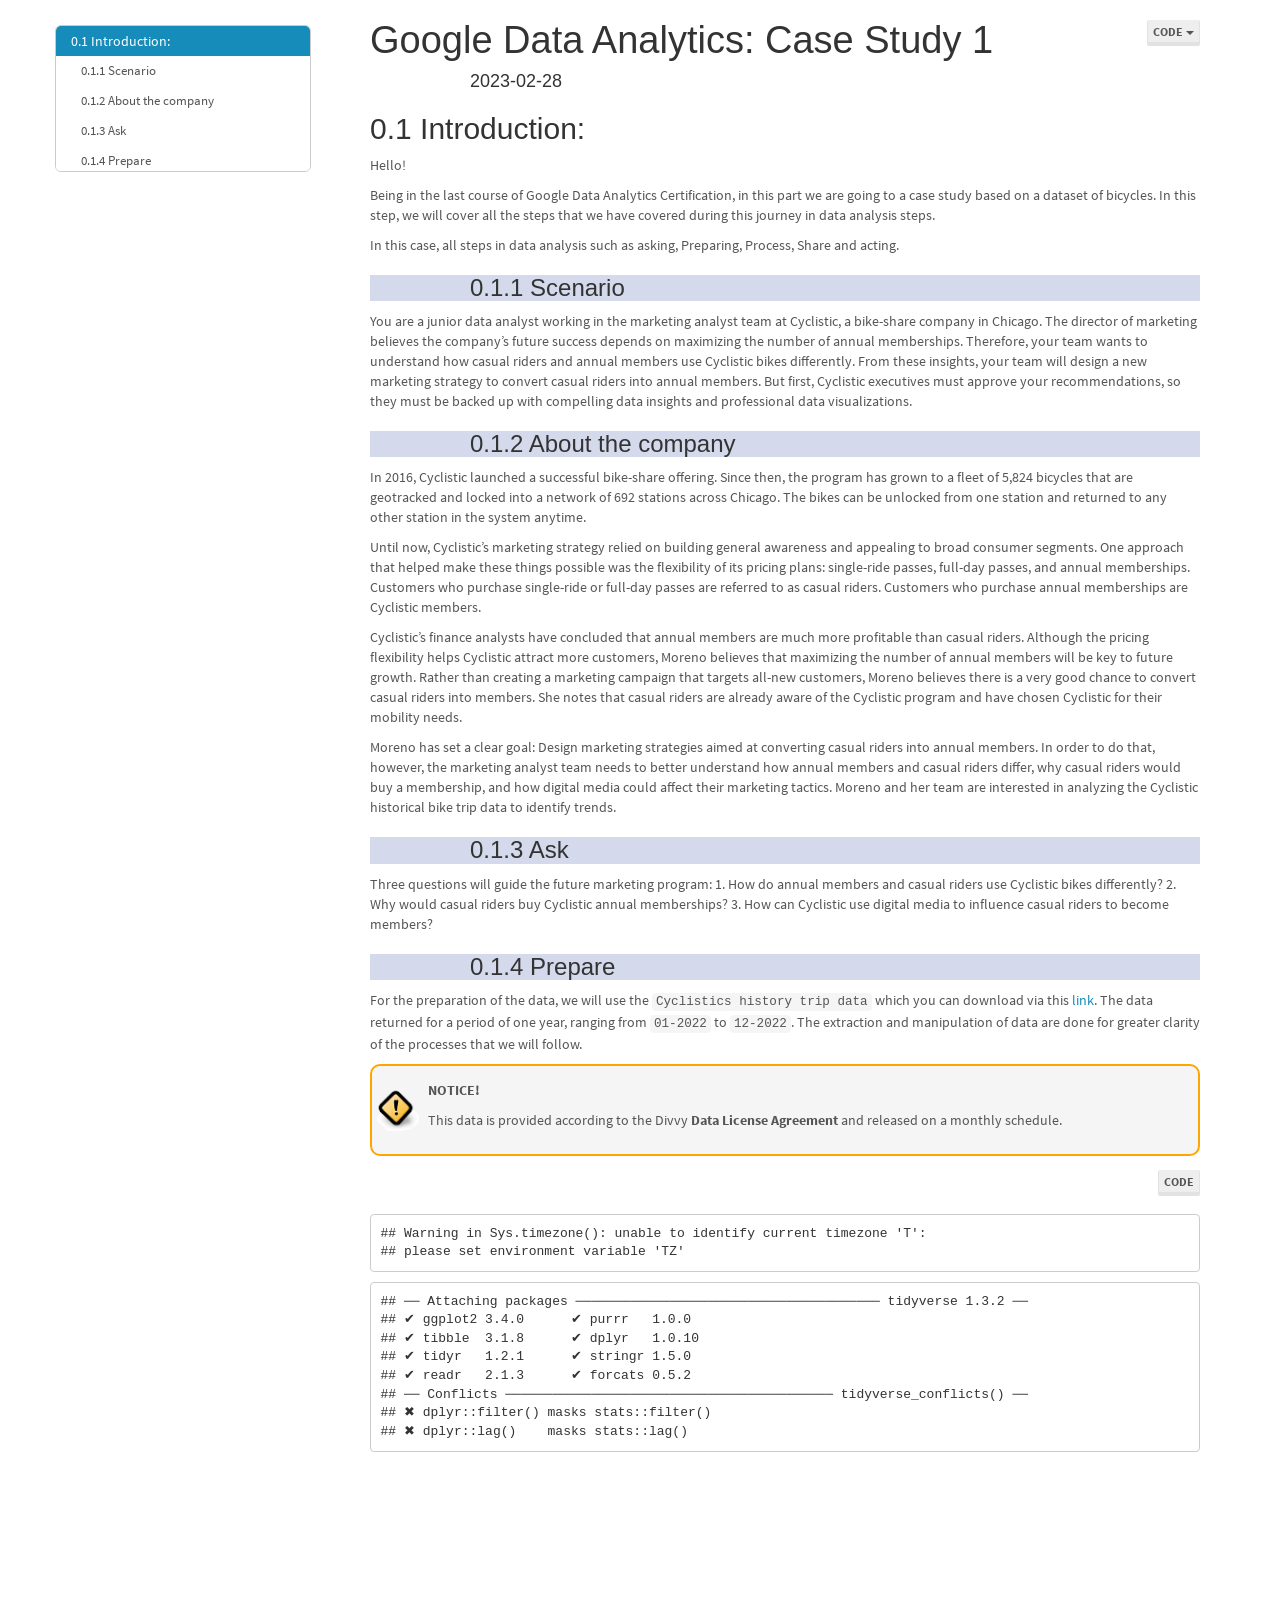
==== index.html @ c7edb389 "style my report" ====
<!DOCTYPE html>

<html>

<head>

<meta charset="utf-8" />
<meta name="generator" content="pandoc" />
<meta http-equiv="X-UA-Compatible" content="IE=EDGE" />



<meta name="date" content="2023-02-28" />

<title>Google Data Analytics: Case Study 1</title>

<script>// Pandoc 2.9 adds attributes on both header and div. We remove the former (to
// be compatible with the behavior of Pandoc < 2.8).
document.addEventListener('DOMContentLoaded', function(e) {
  var hs = document.querySelectorAll("div.section[class*='level'] > :first-child");
  var i, h, a;
  for (i = 0; i < hs.length; i++) {
    h = hs[i];
    if (!/^h[1-6]$/i.test(h.tagName)) continue;  // it should be a header h1-h6
    a = h.attributes;
    while (a.length > 0) h.removeAttribute(a[0].name);
  }
});
</script>
<script>/*! jQuery v3.6.0 | (c) OpenJS Foundation and other contributors | jquery.org/license */
!function(e,t){"use strict";"object"==typeof module&&"object"==typeof module.exports?module.exports=e.document?t(e,!0):function(e){if(!e.document)throw new Error("jQuery requires a window with a document");return t(e)}:t(e)}("undefined"!=typeof window?window:this,function(C,e){"use strict";var t=[],r=Object.getPrototypeOf,s=t.slice,g=t.flat?function(e){return t.flat.call(e)}:function(e){return t.concat.apply([],e)},u=t.push,i=t.indexOf,n={},o=n.toString,v=n.hasOwnProperty,a=v.toString,l=a.call(Object),y={},m=function(e){return"function"==typeof e&&"number"!=typeof e.nodeType&&"function"!=typeof e.item},x=function(e){return null!=e&&e===e.window},E=C.document,c={type:!0,src:!0,nonce:!0,noModule:!0};function b(e,t,n){var r,i,o=(n=n||E).createElement("script");if(o.text=e,t)for(r in c)(i=t[r]||t.getAttribute&&t.getAttribute(r))&&o.setAttribute(r,i);n.head.appendChild(o).parentNode.removeChild(o)}function w(e){return null==e?e+"":"object"==typeof e||"function"==typeof e?n[o.call(e)]||"object":typeof e}var f="3.6.0",S=function(e,t){return new S.fn.init(e,t)};function p(e){var t=!!e&&"length"in e&&e.length,n=w(e);return!m(e)&&!x(e)&&("array"===n||0===t||"number"==typeof t&&0<t&&t-1 in e)}S.fn=S.prototype={jquery:f,constructor:S,length:0,toArray:function(){return s.call(this)},get:function(e){return null==e?s.call(this):e<0?this[e+this.length]:this[e]},pushStack:function(e){var t=S.merge(this.constructor(),e);return t.prevObject=this,t},each:function(e){return S.each(this,e)},map:function(n){return this.pushStack(S.map(this,function(e,t){return n.call(e,t,e)}))},slice:function(){return this.pushStack(s.apply(this,arguments))},first:function(){return this.eq(0)},last:function(){return this.eq(-1)},even:function(){return this.pushStack(S.grep(this,function(e,t){return(t+1)%2}))},odd:function(){return this.pushStack(S.grep(this,function(e,t){return t%2}))},eq:function(e){var t=this.length,n=+e+(e<0?t:0);return this.pushStack(0<=n&&n<t?[this[n]]:[])},end:function(){return this.prevObject||this.constructor()},push:u,sort:t.sort,splice:t.splice},S.extend=S.fn.extend=function(){var e,t,n,r,i,o,a=arguments[0]||{},s=1,u=arguments.length,l=!1;for("boolean"==typeof a&&(l=a,a=arguments[s]||{},s++),"object"==typeof a||m(a)||(a={}),s===u&&(a=this,s--);s<u;s++)if(null!=(e=arguments[s]))for(t in e)r=e[t],"__proto__"!==t&&a!==r&&(l&&r&&(S.isPlainObject(r)||(i=Array.isArray(r)))?(n=a[t],o=i&&!Array.isArray(n)?[]:i||S.isPlainObject(n)?n:{},i=!1,a[t]=S.extend(l,o,r)):void 0!==r&&(a[t]=r));return a},S.extend({expando:"jQuery"+(f+Math.random()).replace(/\D/g,""),isReady:!0,error:function(e){throw new Error(e)},noop:function(){},isPlainObject:function(e){var t,n;return!(!e||"[object Object]"!==o.call(e))&&(!(t=r(e))||"function"==typeof(n=v.call(t,"constructor")&&t.constructor)&&a.call(n)===l)},isEmptyObject:function(e){var t;for(t in e)return!1;return!0},globalEval:function(e,t,n){b(e,{nonce:t&&t.nonce},n)},each:function(e,t){var n,r=0;if(p(e)){for(n=e.length;r<n;r++)if(!1===t.call(e[r],r,e[r]))break}else for(r in e)if(!1===t.call(e[r],r,e[r]))break;return e},makeArray:function(e,t){var n=t||[];return null!=e&&(p(Object(e))?S.merge(n,"string"==typeof e?[e]:e):u.call(n,e)),n},inArray:function(e,t,n){return null==t?-1:i.call(t,e,n)},merge:function(e,t){for(var n=+t.length,r=0,i=e.length;r<n;r++)e[i++]=t[r];return e.length=i,e},grep:function(e,t,n){for(var r=[],i=0,o=e.length,a=!n;i<o;i++)!t(e[i],i)!==a&&r.push(e[i]);return r},map:function(e,t,n){var r,i,o=0,a=[];if(p(e))for(r=e.length;o<r;o++)null!=(i=t(e[o],o,n))&&a.push(i);else for(o in e)null!=(i=t(e[o],o,n))&&a.push(i);return g(a)},guid:1,support:y}),"function"==typeof Symbol&&(S.fn[Symbol.iterator]=t[Symbol.iterator]),S.each("Boolean Number String Function Array Date RegExp Object Error Symbol".split(" "),function(e,t){n["[object "+t+"]"]=t.toLowerCase()});var d=function(n){var e,d,b,o,i,h,f,g,w,u,l,T,C,a,E,v,s,c,y,S="sizzle"+1*new Date,p=n.document,k=0,r=0,m=ue(),x=ue(),A=ue(),N=ue(),j=function(e,t){return e===t&&(l=!0),0},D={}.hasOwnProperty,t=[],q=t.pop,L=t.push,H=t.push,O=t.slice,P=function(e,t){for(var n=0,r=e.length;n<r;n++)if(e[n]===t)return n;return-1},R="checked|selected|async|autofocus|autoplay|controls|defer|disabled|hidden|ismap|loop|multiple|open|readonly|required|scoped",M="[\\x20\\t\\r\\n\\f]",I="(?:\\\\[\\da-fA-F]{1,6}"+M+"?|\\\\[^\\r\\n\\f]|[\\w-]|[^\0-\\x7f])+",W="\\["+M+"*("+I+")(?:"+M+"*([*^$|!~]?=)"+M+"*(?:'((?:\\\\.|[^\\\\'])*)'|\"((?:\\\\.|[^\\\\\"])*)\"|("+I+"))|)"+M+"*\\]",F=":("+I+")(?:\\((('((?:\\\\.|[^\\\\'])*)'|\"((?:\\\\.|[^\\\\\"])*)\")|((?:\\\\.|[^\\\\()[\\]]|"+W+")*)|.*)\\)|)",B=new RegExp(M+"+","g"),$=new RegExp("^"+M+"+|((?:^|[^\\\\])(?:\\\\.)*)"+M+"+$","g"),_=new RegExp("^"+M+"*,"+M+"*"),z=new RegExp("^"+M+"*([>+~]|"+M+")"+M+"*"),U=new RegExp(M+"|>"),X=new RegExp(F),V=new RegExp("^"+I+"$"),G={ID:new RegExp("^#("+I+")"),CLASS:new RegExp("^\\.("+I+")"),TAG:new RegExp("^("+I+"|[*])"),ATTR:new RegExp("^"+W),PSEUDO:new RegExp("^"+F),CHILD:new RegExp("^:(only|first|last|nth|nth-last)-(child|of-type)(?:\\("+M+"*(even|odd|(([+-]|)(\\d*)n|)"+M+"*(?:([+-]|)"+M+"*(\\d+)|))"+M+"*\\)|)","i"),bool:new RegExp("^(?:"+R+")$","i"),needsContext:new RegExp("^"+M+"*[>+~]|:(even|odd|eq|gt|lt|nth|first|last)(?:\\("+M+"*((?:-\\d)?\\d*)"+M+"*\\)|)(?=[^-]|$)","i")},Y=/HTML$/i,Q=/^(?:input|select|textarea|button)$/i,J=/^h\d$/i,K=/^[^{]+\{\s*\[native \w/,Z=/^(?:#([\w-]+)|(\w+)|\.([\w-]+))$/,ee=/[+~]/,te=new RegExp("\\\\[\\da-fA-F]{1,6}"+M+"?|\\\\([^\\r\\n\\f])","g"),ne=function(e,t){var n="0x"+e.slice(1)-65536;return t||(n<0?String.fromCharCode(n+65536):String.fromCharCode(n>>10|55296,1023&n|56320))},re=/([\0-\x1f\x7f]|^-?\d)|^-$|[^\0-\x1f\x7f-\uFFFF\w-]/g,ie=function(e,t){return t?"\0"===e?"\ufffd":e.slice(0,-1)+"\\"+e.charCodeAt(e.length-1).toString(16)+" ":"\\"+e},oe=function(){T()},ae=be(function(e){return!0===e.disabled&&"fieldset"===e.nodeName.toLowerCase()},{dir:"parentNode",next:"legend"});try{H.apply(t=O.call(p.childNodes),p.childNodes),t[p.childNodes.length].nodeType}catch(e){H={apply:t.length?function(e,t){L.apply(e,O.call(t))}:function(e,t){var n=e.length,r=0;while(e[n++]=t[r++]);e.length=n-1}}}function se(t,e,n,r){var i,o,a,s,u,l,c,f=e&&e.ownerDocument,p=e?e.nodeType:9;if(n=n||[],"string"!=typeof t||!t||1!==p&&9!==p&&11!==p)return n;if(!r&&(T(e),e=e||C,E)){if(11!==p&&(u=Z.exec(t)))if(i=u[1]){if(9===p){if(!(a=e.getElementById(i)))return n;if(a.id===i)return n.push(a),n}else if(f&&(a=f.getElementById(i))&&y(e,a)&&a.id===i)return n.push(a),n}else{if(u[2])return H.apply(n,e.getElementsByTagName(t)),n;if((i=u[3])&&d.getElementsByClassName&&e.getElementsByClassName)return H.apply(n,e.getElementsByClassName(i)),n}if(d.qsa&&!N[t+" "]&&(!v||!v.test(t))&&(1!==p||"object"!==e.nodeName.toLowerCase())){if(c=t,f=e,1===p&&(U.test(t)||z.test(t))){(f=ee.test(t)&&ye(e.parentNode)||e)===e&&d.scope||((s=e.getAttribute("id"))?s=s.replace(re,ie):e.setAttribute("id",s=S)),o=(l=h(t)).length;while(o--)l[o]=(s?"#"+s:":scope")+" "+xe(l[o]);c=l.join(",")}try{return H.apply(n,f.querySelectorAll(c)),n}catch(e){N(t,!0)}finally{s===S&&e.removeAttribute("id")}}}return g(t.replace($,"$1"),e,n,r)}function ue(){var r=[];return function e(t,n){return r.push(t+" ")>b.cacheLength&&delete e[r.shift()],e[t+" "]=n}}function le(e){return e[S]=!0,e}function ce(e){var t=C.createElement("fieldset");try{return!!e(t)}catch(e){return!1}finally{t.parentNode&&t.parentNode.removeChild(t),t=null}}function fe(e,t){var n=e.split("|"),r=n.length;while(r--)b.attrHandle[n[r]]=t}function pe(e,t){var n=t&&e,r=n&&1===e.nodeType&&1===t.nodeType&&e.sourceIndex-t.sourceIndex;if(r)return r;if(n)while(n=n.nextSibling)if(n===t)return-1;return e?1:-1}function de(t){return function(e){return"input"===e.nodeName.toLowerCase()&&e.type===t}}function he(n){return function(e){var t=e.nodeName.toLowerCase();return("input"===t||"button"===t)&&e.type===n}}function ge(t){return function(e){return"form"in e?e.parentNode&&!1===e.disabled?"label"in e?"label"in e.parentNode?e.parentNode.disabled===t:e.disabled===t:e.isDisabled===t||e.isDisabled!==!t&&ae(e)===t:e.disabled===t:"label"in e&&e.disabled===t}}function ve(a){return le(function(o){return o=+o,le(function(e,t){var n,r=a([],e.length,o),i=r.length;while(i--)e[n=r[i]]&&(e[n]=!(t[n]=e[n]))})})}function ye(e){return e&&"undefined"!=typeof e.getElementsByTagName&&e}for(e in d=se.support={},i=se.isXML=function(e){var t=e&&e.namespaceURI,n=e&&(e.ownerDocument||e).documentElement;return!Y.test(t||n&&n.nodeName||"HTML")},T=se.setDocument=function(e){var t,n,r=e?e.ownerDocument||e:p;return r!=C&&9===r.nodeType&&r.documentElement&&(a=(C=r).documentElement,E=!i(C),p!=C&&(n=C.defaultView)&&n.top!==n&&(n.addEventListener?n.addEventListener("unload",oe,!1):n.attachEvent&&n.attachEvent("onunload",oe)),d.scope=ce(function(e){return a.appendChild(e).appendChild(C.createElement("div")),"undefined"!=typeof e.querySelectorAll&&!e.querySelectorAll(":scope fieldset div").length}),d.attributes=ce(function(e){return e.className="i",!e.getAttribute("className")}),d.getElementsByTagName=ce(function(e){return e.appendChild(C.createComment("")),!e.getElementsByTagName("*").length}),d.getElementsByClassName=K.test(C.getElementsByClassName),d.getById=ce(function(e){return a.appendChild(e).id=S,!C.getElementsByName||!C.getElementsByName(S).length}),d.getById?(b.filter.ID=function(e){var t=e.replace(te,ne);return function(e){return e.getAttribute("id")===t}},b.find.ID=function(e,t){if("undefined"!=typeof t.getElementById&&E){var n=t.getElementById(e);return n?[n]:[]}}):(b.filter.ID=function(e){var n=e.replace(te,ne);return function(e){var t="undefined"!=typeof e.getAttributeNode&&e.getAttributeNode("id");return t&&t.value===n}},b.find.ID=function(e,t){if("undefined"!=typeof t.getElementById&&E){var n,r,i,o=t.getElementById(e);if(o){if((n=o.getAttributeNode("id"))&&n.value===e)return[o];i=t.getElementsByName(e),r=0;while(o=i[r++])if((n=o.getAttributeNode("id"))&&n.value===e)return[o]}return[]}}),b.find.TAG=d.getElementsByTagName?function(e,t){return"undefined"!=typeof t.getElementsByTagName?t.getElementsByTagName(e):d.qsa?t.querySelectorAll(e):void 0}:function(e,t){var n,r=[],i=0,o=t.getElementsByTagName(e);if("*"===e){while(n=o[i++])1===n.nodeType&&r.push(n);return r}return o},b.find.CLASS=d.getElementsByClassName&&function(e,t){if("undefined"!=typeof t.getElementsByClassName&&E)return t.getElementsByClassName(e)},s=[],v=[],(d.qsa=K.test(C.querySelectorAll))&&(ce(function(e){var t;a.appendChild(e).innerHTML="<a id='"+S+"'></a><select id='"+S+"-\r\\' msallowcapture=''><option selected=''></option></select>",e.querySelectorAll("[msallowcapture^='']").length&&v.push("[*^$]="+M+"*(?:''|\"\")"),e.querySelectorAll("[selected]").length||v.push("\\["+M+"*(?:value|"+R+")"),e.querySelectorAll("[id~="+S+"-]").length||v.push("~="),(t=C.createElement("input")).setAttribute("name",""),e.appendChild(t),e.querySelectorAll("[name='']").length||v.push("\\["+M+"*name"+M+"*="+M+"*(?:''|\"\")"),e.querySelectorAll(":checked").length||v.push(":checked"),e.querySelectorAll("a#"+S+"+*").length||v.push(".#.+[+~]"),e.querySelectorAll("\\\f"),v.push("[\\r\\n\\f]")}),ce(function(e){e.innerHTML="<a href='' disabled='disabled'></a><select disabled='disabled'><option/></select>";var t=C.createElement("input");t.setAttribute("type","hidden"),e.appendChild(t).setAttribute("name","D"),e.querySelectorAll("[name=d]").length&&v.push("name"+M+"*[*^$|!~]?="),2!==e.querySelectorAll(":enabled").length&&v.push(":enabled",":disabled"),a.appendChild(e).disabled=!0,2!==e.querySelectorAll(":disabled").length&&v.push(":enabled",":disabled"),e.querySelectorAll("*,:x"),v.push(",.*:")})),(d.matchesSelector=K.test(c=a.matches||a.webkitMatchesSelector||a.mozMatchesSelector||a.oMatchesSelector||a.msMatchesSelector))&&ce(function(e){d.disconnectedMatch=c.call(e,"*"),c.call(e,"[s!='']:x"),s.push("!=",F)}),v=v.length&&new RegExp(v.join("|")),s=s.length&&new RegExp(s.join("|")),t=K.test(a.compareDocumentPosition),y=t||K.test(a.contains)?function(e,t){var n=9===e.nodeType?e.documentElement:e,r=t&&t.parentNode;return e===r||!(!r||1!==r.nodeType||!(n.contains?n.contains(r):e.compareDocumentPosition&&16&e.compareDocumentPosition(r)))}:function(e,t){if(t)while(t=t.parentNode)if(t===e)return!0;return!1},j=t?function(e,t){if(e===t)return l=!0,0;var n=!e.compareDocumentPosition-!t.compareDocumentPosition;return n||(1&(n=(e.ownerDocument||e)==(t.ownerDocument||t)?e.compareDocumentPosition(t):1)||!d.sortDetached&&t.compareDocumentPosition(e)===n?e==C||e.ownerDocument==p&&y(p,e)?-1:t==C||t.ownerDocument==p&&y(p,t)?1:u?P(u,e)-P(u,t):0:4&n?-1:1)}:function(e,t){if(e===t)return l=!0,0;var n,r=0,i=e.parentNode,o=t.parentNode,a=[e],s=[t];if(!i||!o)return e==C?-1:t==C?1:i?-1:o?1:u?P(u,e)-P(u,t):0;if(i===o)return pe(e,t);n=e;while(n=n.parentNode)a.unshift(n);n=t;while(n=n.parentNode)s.unshift(n);while(a[r]===s[r])r++;return r?pe(a[r],s[r]):a[r]==p?-1:s[r]==p?1:0}),C},se.matches=function(e,t){return se(e,null,null,t)},se.matchesSelector=function(e,t){if(T(e),d.matchesSelector&&E&&!N[t+" "]&&(!s||!s.test(t))&&(!v||!v.test(t)))try{var n=c.call(e,t);if(n||d.disconnectedMatch||e.document&&11!==e.document.nodeType)return n}catch(e){N(t,!0)}return 0<se(t,C,null,[e]).length},se.contains=function(e,t){return(e.ownerDocument||e)!=C&&T(e),y(e,t)},se.attr=function(e,t){(e.ownerDocument||e)!=C&&T(e);var n=b.attrHandle[t.toLowerCase()],r=n&&D.call(b.attrHandle,t.toLowerCase())?n(e,t,!E):void 0;return void 0!==r?r:d.attributes||!E?e.getAttribute(t):(r=e.getAttributeNode(t))&&r.specified?r.value:null},se.escape=function(e){return(e+"").replace(re,ie)},se.error=function(e){throw new Error("Syntax error, unrecognized expression: "+e)},se.uniqueSort=function(e){var t,n=[],r=0,i=0;if(l=!d.detectDuplicates,u=!d.sortStable&&e.slice(0),e.sort(j),l){while(t=e[i++])t===e[i]&&(r=n.push(i));while(r--)e.splice(n[r],1)}return u=null,e},o=se.getText=function(e){var t,n="",r=0,i=e.nodeType;if(i){if(1===i||9===i||11===i){if("string"==typeof e.textContent)return e.textContent;for(e=e.firstChild;e;e=e.nextSibling)n+=o(e)}else if(3===i||4===i)return e.nodeValue}else while(t=e[r++])n+=o(t);return n},(b=se.selectors={cacheLength:50,createPseudo:le,match:G,attrHandle:{},find:{},relative:{">":{dir:"parentNode",first:!0}," ":{dir:"parentNode"},"+":{dir:"previousSibling",first:!0},"~":{dir:"previousSibling"}},preFilter:{ATTR:function(e){return e[1]=e[1].replace(te,ne),e[3]=(e[3]||e[4]||e[5]||"").replace(te,ne),"~="===e[2]&&(e[3]=" "+e[3]+" "),e.slice(0,4)},CHILD:function(e){return e[1]=e[1].toLowerCase(),"nth"===e[1].slice(0,3)?(e[3]||se.error(e[0]),e[4]=+(e[4]?e[5]+(e[6]||1):2*("even"===e[3]||"odd"===e[3])),e[5]=+(e[7]+e[8]||"odd"===e[3])):e[3]&&se.error(e[0]),e},PSEUDO:function(e){var t,n=!e[6]&&e[2];return G.CHILD.test(e[0])?null:(e[3]?e[2]=e[4]||e[5]||"":n&&X.test(n)&&(t=h(n,!0))&&(t=n.indexOf(")",n.length-t)-n.length)&&(e[0]=e[0].slice(0,t),e[2]=n.slice(0,t)),e.slice(0,3))}},filter:{TAG:function(e){var t=e.replace(te,ne).toLowerCase();return"*"===e?function(){return!0}:function(e){return e.nodeName&&e.nodeName.toLowerCase()===t}},CLASS:function(e){var t=m[e+" "];return t||(t=new RegExp("(^|"+M+")"+e+"("+M+"|$)"))&&m(e,function(e){return t.test("string"==typeof e.className&&e.className||"undefined"!=typeof e.getAttribute&&e.getAttribute("class")||"")})},ATTR:function(n,r,i){return function(e){var t=se.attr(e,n);return null==t?"!="===r:!r||(t+="","="===r?t===i:"!="===r?t!==i:"^="===r?i&&0===t.indexOf(i):"*="===r?i&&-1<t.indexOf(i):"$="===r?i&&t.slice(-i.length)===i:"~="===r?-1<(" "+t.replace(B," ")+" ").indexOf(i):"|="===r&&(t===i||t.slice(0,i.length+1)===i+"-"))}},CHILD:function(h,e,t,g,v){var y="nth"!==h.slice(0,3),m="last"!==h.slice(-4),x="of-type"===e;return 1===g&&0===v?function(e){return!!e.parentNode}:function(e,t,n){var r,i,o,a,s,u,l=y!==m?"nextSibling":"previousSibling",c=e.parentNode,f=x&&e.nodeName.toLowerCase(),p=!n&&!x,d=!1;if(c){if(y){while(l){a=e;while(a=a[l])if(x?a.nodeName.toLowerCase()===f:1===a.nodeType)return!1;u=l="only"===h&&!u&&"nextSibling"}return!0}if(u=[m?c.firstChild:c.lastChild],m&&p){d=(s=(r=(i=(o=(a=c)[S]||(a[S]={}))[a.uniqueID]||(o[a.uniqueID]={}))[h]||[])[0]===k&&r[1])&&r[2],a=s&&c.childNodes[s];while(a=++s&&a&&a[l]||(d=s=0)||u.pop())if(1===a.nodeType&&++d&&a===e){i[h]=[k,s,d];break}}else if(p&&(d=s=(r=(i=(o=(a=e)[S]||(a[S]={}))[a.uniqueID]||(o[a.uniqueID]={}))[h]||[])[0]===k&&r[1]),!1===d)while(a=++s&&a&&a[l]||(d=s=0)||u.pop())if((x?a.nodeName.toLowerCase()===f:1===a.nodeType)&&++d&&(p&&((i=(o=a[S]||(a[S]={}))[a.uniqueID]||(o[a.uniqueID]={}))[h]=[k,d]),a===e))break;return(d-=v)===g||d%g==0&&0<=d/g}}},PSEUDO:function(e,o){var t,a=b.pseudos[e]||b.setFilters[e.toLowerCase()]||se.error("unsupported pseudo: "+e);return a[S]?a(o):1<a.length?(t=[e,e,"",o],b.setFilters.hasOwnProperty(e.toLowerCase())?le(function(e,t){var n,r=a(e,o),i=r.length;while(i--)e[n=P(e,r[i])]=!(t[n]=r[i])}):function(e){return a(e,0,t)}):a}},pseudos:{not:le(function(e){var r=[],i=[],s=f(e.replace($,"$1"));return s[S]?le(function(e,t,n,r){var i,o=s(e,null,r,[]),a=e.length;while(a--)(i=o[a])&&(e[a]=!(t[a]=i))}):function(e,t,n){return r[0]=e,s(r,null,n,i),r[0]=null,!i.pop()}}),has:le(function(t){return function(e){return 0<se(t,e).length}}),contains:le(function(t){return t=t.replace(te,ne),function(e){return-1<(e.textContent||o(e)).indexOf(t)}}),lang:le(function(n){return V.test(n||"")||se.error("unsupported lang: "+n),n=n.replace(te,ne).toLowerCase(),function(e){var t;do{if(t=E?e.lang:e.getAttribute("xml:lang")||e.getAttribute("lang"))return(t=t.toLowerCase())===n||0===t.indexOf(n+"-")}while((e=e.parentNode)&&1===e.nodeType);return!1}}),target:function(e){var t=n.location&&n.location.hash;return t&&t.slice(1)===e.id},root:function(e){return e===a},focus:function(e){return e===C.activeElement&&(!C.hasFocus||C.hasFocus())&&!!(e.type||e.href||~e.tabIndex)},enabled:ge(!1),disabled:ge(!0),checked:function(e){var t=e.nodeName.toLowerCase();return"input"===t&&!!e.checked||"option"===t&&!!e.selected},selected:function(e){return e.parentNode&&e.parentNode.selectedIndex,!0===e.selected},empty:function(e){for(e=e.firstChild;e;e=e.nextSibling)if(e.nodeType<6)return!1;return!0},parent:function(e){return!b.pseudos.empty(e)},header:function(e){return J.test(e.nodeName)},input:function(e){return Q.test(e.nodeName)},button:function(e){var t=e.nodeName.toLowerCase();return"input"===t&&"button"===e.type||"button"===t},text:function(e){var t;return"input"===e.nodeName.toLowerCase()&&"text"===e.type&&(null==(t=e.getAttribute("type"))||"text"===t.toLowerCase())},first:ve(function(){return[0]}),last:ve(function(e,t){return[t-1]}),eq:ve(function(e,t,n){return[n<0?n+t:n]}),even:ve(function(e,t){for(var n=0;n<t;n+=2)e.push(n);return e}),odd:ve(function(e,t){for(var n=1;n<t;n+=2)e.push(n);return e}),lt:ve(function(e,t,n){for(var r=n<0?n+t:t<n?t:n;0<=--r;)e.push(r);return e}),gt:ve(function(e,t,n){for(var r=n<0?n+t:n;++r<t;)e.push(r);return e})}}).pseudos.nth=b.pseudos.eq,{radio:!0,checkbox:!0,file:!0,password:!0,image:!0})b.pseudos[e]=de(e);for(e in{submit:!0,reset:!0})b.pseudos[e]=he(e);function me(){}function xe(e){for(var t=0,n=e.length,r="";t<n;t++)r+=e[t].value;return r}function be(s,e,t){var u=e.dir,l=e.next,c=l||u,f=t&&"parentNode"===c,p=r++;return e.first?function(e,t,n){while(e=e[u])if(1===e.nodeType||f)return s(e,t,n);return!1}:function(e,t,n){var r,i,o,a=[k,p];if(n){while(e=e[u])if((1===e.nodeType||f)&&s(e,t,n))return!0}else while(e=e[u])if(1===e.nodeType||f)if(i=(o=e[S]||(e[S]={}))[e.uniqueID]||(o[e.uniqueID]={}),l&&l===e.nodeName.toLowerCase())e=e[u]||e;else{if((r=i[c])&&r[0]===k&&r[1]===p)return a[2]=r[2];if((i[c]=a)[2]=s(e,t,n))return!0}return!1}}function we(i){return 1<i.length?function(e,t,n){var r=i.length;while(r--)if(!i[r](e,t,n))return!1;return!0}:i[0]}function Te(e,t,n,r,i){for(var o,a=[],s=0,u=e.length,l=null!=t;s<u;s++)(o=e[s])&&(n&&!n(o,r,i)||(a.push(o),l&&t.push(s)));return a}function Ce(d,h,g,v,y,e){return v&&!v[S]&&(v=Ce(v)),y&&!y[S]&&(y=Ce(y,e)),le(function(e,t,n,r){var i,o,a,s=[],u=[],l=t.length,c=e||function(e,t,n){for(var r=0,i=t.length;r<i;r++)se(e,t[r],n);return n}(h||"*",n.nodeType?[n]:n,[]),f=!d||!e&&h?c:Te(c,s,d,n,r),p=g?y||(e?d:l||v)?[]:t:f;if(g&&g(f,p,n,r),v){i=Te(p,u),v(i,[],n,r),o=i.length;while(o--)(a=i[o])&&(p[u[o]]=!(f[u[o]]=a))}if(e){if(y||d){if(y){i=[],o=p.length;while(o--)(a=p[o])&&i.push(f[o]=a);y(null,p=[],i,r)}o=p.length;while(o--)(a=p[o])&&-1<(i=y?P(e,a):s[o])&&(e[i]=!(t[i]=a))}}else p=Te(p===t?p.splice(l,p.length):p),y?y(null,t,p,r):H.apply(t,p)})}function Ee(e){for(var i,t,n,r=e.length,o=b.relative[e[0].type],a=o||b.relative[" "],s=o?1:0,u=be(function(e){return e===i},a,!0),l=be(function(e){return-1<P(i,e)},a,!0),c=[function(e,t,n){var r=!o&&(n||t!==w)||((i=t).nodeType?u(e,t,n):l(e,t,n));return i=null,r}];s<r;s++)if(t=b.relative[e[s].type])c=[be(we(c),t)];else{if((t=b.filter[e[s].type].apply(null,e[s].matches))[S]){for(n=++s;n<r;n++)if(b.relative[e[n].type])break;return Ce(1<s&&we(c),1<s&&xe(e.slice(0,s-1).concat({value:" "===e[s-2].type?"*":""})).replace($,"$1"),t,s<n&&Ee(e.slice(s,n)),n<r&&Ee(e=e.slice(n)),n<r&&xe(e))}c.push(t)}return we(c)}return me.prototype=b.filters=b.pseudos,b.setFilters=new me,h=se.tokenize=function(e,t){var n,r,i,o,a,s,u,l=x[e+" "];if(l)return t?0:l.slice(0);a=e,s=[],u=b.preFilter;while(a){for(o in n&&!(r=_.exec(a))||(r&&(a=a.slice(r[0].length)||a),s.push(i=[])),n=!1,(r=z.exec(a))&&(n=r.shift(),i.push({value:n,type:r[0].replace($," ")}),a=a.slice(n.length)),b.filter)!(r=G[o].exec(a))||u[o]&&!(r=u[o](r))||(n=r.shift(),i.push({value:n,type:o,matches:r}),a=a.slice(n.length));if(!n)break}return t?a.length:a?se.error(e):x(e,s).slice(0)},f=se.compile=function(e,t){var n,v,y,m,x,r,i=[],o=[],a=A[e+" "];if(!a){t||(t=h(e)),n=t.length;while(n--)(a=Ee(t[n]))[S]?i.push(a):o.push(a);(a=A(e,(v=o,m=0<(y=i).length,x=0<v.length,r=function(e,t,n,r,i){var o,a,s,u=0,l="0",c=e&&[],f=[],p=w,d=e||x&&b.find.TAG("*",i),h=k+=null==p?1:Math.random()||.1,g=d.length;for(i&&(w=t==C||t||i);l!==g&&null!=(o=d[l]);l++){if(x&&o){a=0,t||o.ownerDocument==C||(T(o),n=!E);while(s=v[a++])if(s(o,t||C,n)){r.push(o);break}i&&(k=h)}m&&((o=!s&&o)&&u--,e&&c.push(o))}if(u+=l,m&&l!==u){a=0;while(s=y[a++])s(c,f,t,n);if(e){if(0<u)while(l--)c[l]||f[l]||(f[l]=q.call(r));f=Te(f)}H.apply(r,f),i&&!e&&0<f.length&&1<u+y.length&&se.uniqueSort(r)}return i&&(k=h,w=p),c},m?le(r):r))).selector=e}return a},g=se.select=function(e,t,n,r){var i,o,a,s,u,l="function"==typeof e&&e,c=!r&&h(e=l.selector||e);if(n=n||[],1===c.length){if(2<(o=c[0]=c[0].slice(0)).length&&"ID"===(a=o[0]).type&&9===t.nodeType&&E&&b.relative[o[1].type]){if(!(t=(b.find.ID(a.matches[0].replace(te,ne),t)||[])[0]))return n;l&&(t=t.parentNode),e=e.slice(o.shift().value.length)}i=G.needsContext.test(e)?0:o.length;while(i--){if(a=o[i],b.relative[s=a.type])break;if((u=b.find[s])&&(r=u(a.matches[0].replace(te,ne),ee.test(o[0].type)&&ye(t.parentNode)||t))){if(o.splice(i,1),!(e=r.length&&xe(o)))return H.apply(n,r),n;break}}}return(l||f(e,c))(r,t,!E,n,!t||ee.test(e)&&ye(t.parentNode)||t),n},d.sortStable=S.split("").sort(j).join("")===S,d.detectDuplicates=!!l,T(),d.sortDetached=ce(function(e){return 1&e.compareDocumentPosition(C.createElement("fieldset"))}),ce(function(e){return e.innerHTML="<a href='#'></a>","#"===e.firstChild.getAttribute("href")})||fe("type|href|height|width",function(e,t,n){if(!n)return e.getAttribute(t,"type"===t.toLowerCase()?1:2)}),d.attributes&&ce(function(e){return e.innerHTML="<input/>",e.firstChild.setAttribute("value",""),""===e.firstChild.getAttribute("value")})||fe("value",function(e,t,n){if(!n&&"input"===e.nodeName.toLowerCase())return e.defaultValue}),ce(function(e){return null==e.getAttribute("disabled")})||fe(R,function(e,t,n){var r;if(!n)return!0===e[t]?t.toLowerCase():(r=e.getAttributeNode(t))&&r.specified?r.value:null}),se}(C);S.find=d,S.expr=d.selectors,S.expr[":"]=S.expr.pseudos,S.uniqueSort=S.unique=d.uniqueSort,S.text=d.getText,S.isXMLDoc=d.isXML,S.contains=d.contains,S.escapeSelector=d.escape;var h=function(e,t,n){var r=[],i=void 0!==n;while((e=e[t])&&9!==e.nodeType)if(1===e.nodeType){if(i&&S(e).is(n))break;r.push(e)}return r},T=function(e,t){for(var n=[];e;e=e.nextSibling)1===e.nodeType&&e!==t&&n.push(e);return n},k=S.expr.match.needsContext;function A(e,t){return e.nodeName&&e.nodeName.toLowerCase()===t.toLowerCase()}var N=/^<([a-z][^\/\0>:\x20\t\r\n\f]*)[\x20\t\r\n\f]*\/?>(?:<\/\1>|)$/i;function j(e,n,r){return m(n)?S.grep(e,function(e,t){return!!n.call(e,t,e)!==r}):n.nodeType?S.grep(e,function(e){return e===n!==r}):"string"!=typeof n?S.grep(e,function(e){return-1<i.call(n,e)!==r}):S.filter(n,e,r)}S.filter=function(e,t,n){var r=t[0];return n&&(e=":not("+e+")"),1===t.length&&1===r.nodeType?S.find.matchesSelector(r,e)?[r]:[]:S.find.matches(e,S.grep(t,function(e){return 1===e.nodeType}))},S.fn.extend({find:function(e){var t,n,r=this.length,i=this;if("string"!=typeof e)return this.pushStack(S(e).filter(function(){for(t=0;t<r;t++)if(S.contains(i[t],this))return!0}));for(n=this.pushStack([]),t=0;t<r;t++)S.find(e,i[t],n);return 1<r?S.uniqueSort(n):n},filter:function(e){return this.pushStack(j(this,e||[],!1))},not:function(e){return this.pushStack(j(this,e||[],!0))},is:function(e){return!!j(this,"string"==typeof e&&k.test(e)?S(e):e||[],!1).length}});var D,q=/^(?:\s*(<[\w\W]+>)[^>]*|#([\w-]+))$/;(S.fn.init=function(e,t,n){var r,i;if(!e)return this;if(n=n||D,"string"==typeof e){if(!(r="<"===e[0]&&">"===e[e.length-1]&&3<=e.length?[null,e,null]:q.exec(e))||!r[1]&&t)return!t||t.jquery?(t||n).find(e):this.constructor(t).find(e);if(r[1]){if(t=t instanceof S?t[0]:t,S.merge(this,S.parseHTML(r[1],t&&t.nodeType?t.ownerDocument||t:E,!0)),N.test(r[1])&&S.isPlainObject(t))for(r in t)m(this[r])?this[r](t[r]):this.attr(r,t[r]);return this}return(i=E.getElementById(r[2]))&&(this[0]=i,this.length=1),this}return e.nodeType?(this[0]=e,this.length=1,this):m(e)?void 0!==n.ready?n.ready(e):e(S):S.makeArray(e,this)}).prototype=S.fn,D=S(E);var L=/^(?:parents|prev(?:Until|All))/,H={children:!0,contents:!0,next:!0,prev:!0};function O(e,t){while((e=e[t])&&1!==e.nodeType);return e}S.fn.extend({has:function(e){var t=S(e,this),n=t.length;return this.filter(function(){for(var e=0;e<n;e++)if(S.contains(this,t[e]))return!0})},closest:function(e,t){var n,r=0,i=this.length,o=[],a="string"!=typeof e&&S(e);if(!k.test(e))for(;r<i;r++)for(n=this[r];n&&n!==t;n=n.parentNode)if(n.nodeType<11&&(a?-1<a.index(n):1===n.nodeType&&S.find.matchesSelector(n,e))){o.push(n);break}return this.pushStack(1<o.length?S.uniqueSort(o):o)},index:function(e){return e?"string"==typeof e?i.call(S(e),this[0]):i.call(this,e.jquery?e[0]:e):this[0]&&this[0].parentNode?this.first().prevAll().length:-1},add:function(e,t){return this.pushStack(S.uniqueSort(S.merge(this.get(),S(e,t))))},addBack:function(e){return this.add(null==e?this.prevObject:this.prevObject.filter(e))}}),S.each({parent:function(e){var t=e.parentNode;return t&&11!==t.nodeType?t:null},parents:function(e){return h(e,"parentNode")},parentsUntil:function(e,t,n){return h(e,"parentNode",n)},next:function(e){return O(e,"nextSibling")},prev:function(e){return O(e,"previousSibling")},nextAll:function(e){return h(e,"nextSibling")},prevAll:function(e){return h(e,"previousSibling")},nextUntil:function(e,t,n){return h(e,"nextSibling",n)},prevUntil:function(e,t,n){return h(e,"previousSibling",n)},siblings:function(e){return T((e.parentNode||{}).firstChild,e)},children:function(e){return T(e.firstChild)},contents:function(e){return null!=e.contentDocument&&r(e.contentDocument)?e.contentDocument:(A(e,"template")&&(e=e.content||e),S.merge([],e.childNodes))}},function(r,i){S.fn[r]=function(e,t){var n=S.map(this,i,e);return"Until"!==r.slice(-5)&&(t=e),t&&"string"==typeof t&&(n=S.filter(t,n)),1<this.length&&(H[r]||S.uniqueSort(n),L.test(r)&&n.reverse()),this.pushStack(n)}});var P=/[^\x20\t\r\n\f]+/g;function R(e){return e}function M(e){throw e}function I(e,t,n,r){var i;try{e&&m(i=e.promise)?i.call(e).done(t).fail(n):e&&m(i=e.then)?i.call(e,t,n):t.apply(void 0,[e].slice(r))}catch(e){n.apply(void 0,[e])}}S.Callbacks=function(r){var e,n;r="string"==typeof r?(e=r,n={},S.each(e.match(P)||[],function(e,t){n[t]=!0}),n):S.extend({},r);var i,t,o,a,s=[],u=[],l=-1,c=function(){for(a=a||r.once,o=i=!0;u.length;l=-1){t=u.shift();while(++l<s.length)!1===s[l].apply(t[0],t[1])&&r.stopOnFalse&&(l=s.length,t=!1)}r.memory||(t=!1),i=!1,a&&(s=t?[]:"")},f={add:function(){return s&&(t&&!i&&(l=s.length-1,u.push(t)),function n(e){S.each(e,function(e,t){m(t)?r.unique&&f.has(t)||s.push(t):t&&t.length&&"string"!==w(t)&&n(t)})}(arguments),t&&!i&&c()),this},remove:function(){return S.each(arguments,function(e,t){var n;while(-1<(n=S.inArray(t,s,n)))s.splice(n,1),n<=l&&l--}),this},has:function(e){return e?-1<S.inArray(e,s):0<s.length},empty:function(){return s&&(s=[]),this},disable:function(){return a=u=[],s=t="",this},disabled:function(){return!s},lock:function(){return a=u=[],t||i||(s=t=""),this},locked:function(){return!!a},fireWith:function(e,t){return a||(t=[e,(t=t||[]).slice?t.slice():t],u.push(t),i||c()),this},fire:function(){return f.fireWith(this,arguments),this},fired:function(){return!!o}};return f},S.extend({Deferred:function(e){var o=[["notify","progress",S.Callbacks("memory"),S.Callbacks("memory"),2],["resolve","done",S.Callbacks("once memory"),S.Callbacks("once memory"),0,"resolved"],["reject","fail",S.Callbacks("once memory"),S.Callbacks("once memory"),1,"rejected"]],i="pending",a={state:function(){return i},always:function(){return s.done(arguments).fail(arguments),this},"catch":function(e){return a.then(null,e)},pipe:function(){var i=arguments;return S.Deferred(function(r){S.each(o,function(e,t){var n=m(i[t[4]])&&i[t[4]];s[t[1]](function(){var e=n&&n.apply(this,arguments);e&&m(e.promise)?e.promise().progress(r.notify).done(r.resolve).fail(r.reject):r[t[0]+"With"](this,n?[e]:arguments)})}),i=null}).promise()},then:function(t,n,r){var u=0;function l(i,o,a,s){return function(){var n=this,r=arguments,e=function(){var e,t;if(!(i<u)){if((e=a.apply(n,r))===o.promise())throw new TypeError("Thenable self-resolution");t=e&&("object"==typeof e||"function"==typeof e)&&e.then,m(t)?s?t.call(e,l(u,o,R,s),l(u,o,M,s)):(u++,t.call(e,l(u,o,R,s),l(u,o,M,s),l(u,o,R,o.notifyWith))):(a!==R&&(n=void 0,r=[e]),(s||o.resolveWith)(n,r))}},t=s?e:function(){try{e()}catch(e){S.Deferred.exceptionHook&&S.Deferred.exceptionHook(e,t.stackTrace),u<=i+1&&(a!==M&&(n=void 0,r=[e]),o.rejectWith(n,r))}};i?t():(S.Deferred.getStackHook&&(t.stackTrace=S.Deferred.getStackHook()),C.setTimeout(t))}}return S.Deferred(function(e){o[0][3].add(l(0,e,m(r)?r:R,e.notifyWith)),o[1][3].add(l(0,e,m(t)?t:R)),o[2][3].add(l(0,e,m(n)?n:M))}).promise()},promise:function(e){return null!=e?S.extend(e,a):a}},s={};return S.each(o,function(e,t){var n=t[2],r=t[5];a[t[1]]=n.add,r&&n.add(function(){i=r},o[3-e][2].disable,o[3-e][3].disable,o[0][2].lock,o[0][3].lock),n.add(t[3].fire),s[t[0]]=function(){return s[t[0]+"With"](this===s?void 0:this,arguments),this},s[t[0]+"With"]=n.fireWith}),a.promise(s),e&&e.call(s,s),s},when:function(e){var n=arguments.length,t=n,r=Array(t),i=s.call(arguments),o=S.Deferred(),a=function(t){return function(e){r[t]=this,i[t]=1<arguments.length?s.call(arguments):e,--n||o.resolveWith(r,i)}};if(n<=1&&(I(e,o.done(a(t)).resolve,o.reject,!n),"pending"===o.state()||m(i[t]&&i[t].then)))return o.then();while(t--)I(i[t],a(t),o.reject);return o.promise()}});var W=/^(Eval|Internal|Range|Reference|Syntax|Type|URI)Error$/;S.Deferred.exceptionHook=function(e,t){C.console&&C.console.warn&&e&&W.test(e.name)&&C.console.warn("jQuery.Deferred exception: "+e.message,e.stack,t)},S.readyException=function(e){C.setTimeout(function(){throw e})};var F=S.Deferred();function B(){E.removeEventListener("DOMContentLoaded",B),C.removeEventListener("load",B),S.ready()}S.fn.ready=function(e){return F.then(e)["catch"](function(e){S.readyException(e)}),this},S.extend({isReady:!1,readyWait:1,ready:function(e){(!0===e?--S.readyWait:S.isReady)||(S.isReady=!0)!==e&&0<--S.readyWait||F.resolveWith(E,[S])}}),S.ready.then=F.then,"complete"===E.readyState||"loading"!==E.readyState&&!E.documentElement.doScroll?C.setTimeout(S.ready):(E.addEventListener("DOMContentLoaded",B),C.addEventListener("load",B));var $=function(e,t,n,r,i,o,a){var s=0,u=e.length,l=null==n;if("object"===w(n))for(s in i=!0,n)$(e,t,s,n[s],!0,o,a);else if(void 0!==r&&(i=!0,m(r)||(a=!0),l&&(a?(t.call(e,r),t=null):(l=t,t=function(e,t,n){return l.call(S(e),n)})),t))for(;s<u;s++)t(e[s],n,a?r:r.call(e[s],s,t(e[s],n)));return i?e:l?t.call(e):u?t(e[0],n):o},_=/^-ms-/,z=/-([a-z])/g;function U(e,t){return t.toUpperCase()}function X(e){return e.replace(_,"ms-").replace(z,U)}var V=function(e){return 1===e.nodeType||9===e.nodeType||!+e.nodeType};function G(){this.expando=S.expando+G.uid++}G.uid=1,G.prototype={cache:function(e){var t=e[this.expando];return t||(t={},V(e)&&(e.nodeType?e[this.expando]=t:Object.defineProperty(e,this.expando,{value:t,configurable:!0}))),t},set:function(e,t,n){var r,i=this.cache(e);if("string"==typeof t)i[X(t)]=n;else for(r in t)i[X(r)]=t[r];return i},get:function(e,t){return void 0===t?this.cache(e):e[this.expando]&&e[this.expando][X(t)]},access:function(e,t,n){return void 0===t||t&&"string"==typeof t&&void 0===n?this.get(e,t):(this.set(e,t,n),void 0!==n?n:t)},remove:function(e,t){var n,r=e[this.expando];if(void 0!==r){if(void 0!==t){n=(t=Array.isArray(t)?t.map(X):(t=X(t))in r?[t]:t.match(P)||[]).length;while(n--)delete r[t[n]]}(void 0===t||S.isEmptyObject(r))&&(e.nodeType?e[this.expando]=void 0:delete e[this.expando])}},hasData:function(e){var t=e[this.expando];return void 0!==t&&!S.isEmptyObject(t)}};var Y=new G,Q=new G,J=/^(?:\{[\w\W]*\}|\[[\w\W]*\])$/,K=/[A-Z]/g;function Z(e,t,n){var r,i;if(void 0===n&&1===e.nodeType)if(r="data-"+t.replace(K,"-$&").toLowerCase(),"string"==typeof(n=e.getAttribute(r))){try{n="true"===(i=n)||"false"!==i&&("null"===i?null:i===+i+""?+i:J.test(i)?JSON.parse(i):i)}catch(e){}Q.set(e,t,n)}else n=void 0;return n}S.extend({hasData:function(e){return Q.hasData(e)||Y.hasData(e)},data:function(e,t,n){return Q.access(e,t,n)},removeData:function(e,t){Q.remove(e,t)},_data:function(e,t,n){return Y.access(e,t,n)},_removeData:function(e,t){Y.remove(e,t)}}),S.fn.extend({data:function(n,e){var t,r,i,o=this[0],a=o&&o.attributes;if(void 0===n){if(this.length&&(i=Q.get(o),1===o.nodeType&&!Y.get(o,"hasDataAttrs"))){t=a.length;while(t--)a[t]&&0===(r=a[t].name).indexOf("data-")&&(r=X(r.slice(5)),Z(o,r,i[r]));Y.set(o,"hasDataAttrs",!0)}return i}return"object"==typeof n?this.each(function(){Q.set(this,n)}):$(this,function(e){var t;if(o&&void 0===e)return void 0!==(t=Q.get(o,n))?t:void 0!==(t=Z(o,n))?t:void 0;this.each(function(){Q.set(this,n,e)})},null,e,1<arguments.length,null,!0)},removeData:function(e){return this.each(function(){Q.remove(this,e)})}}),S.extend({queue:function(e,t,n){var r;if(e)return t=(t||"fx")+"queue",r=Y.get(e,t),n&&(!r||Array.isArray(n)?r=Y.access(e,t,S.makeArray(n)):r.push(n)),r||[]},dequeue:function(e,t){t=t||"fx";var n=S.queue(e,t),r=n.length,i=n.shift(),o=S._queueHooks(e,t);"inprogress"===i&&(i=n.shift(),r--),i&&("fx"===t&&n.unshift("inprogress"),delete o.stop,i.call(e,function(){S.dequeue(e,t)},o)),!r&&o&&o.empty.fire()},_queueHooks:function(e,t){var n=t+"queueHooks";return Y.get(e,n)||Y.access(e,n,{empty:S.Callbacks("once memory").add(function(){Y.remove(e,[t+"queue",n])})})}}),S.fn.extend({queue:function(t,n){var e=2;return"string"!=typeof t&&(n=t,t="fx",e--),arguments.length<e?S.queue(this[0],t):void 0===n?this:this.each(function(){var e=S.queue(this,t,n);S._queueHooks(this,t),"fx"===t&&"inprogress"!==e[0]&&S.dequeue(this,t)})},dequeue:function(e){return this.each(function(){S.dequeue(this,e)})},clearQueue:function(e){return this.queue(e||"fx",[])},promise:function(e,t){var n,r=1,i=S.Deferred(),o=this,a=this.length,s=function(){--r||i.resolveWith(o,[o])};"string"!=typeof e&&(t=e,e=void 0),e=e||"fx";while(a--)(n=Y.get(o[a],e+"queueHooks"))&&n.empty&&(r++,n.empty.add(s));return s(),i.promise(t)}});var ee=/[+-]?(?:\d*\.|)\d+(?:[eE][+-]?\d+|)/.source,te=new RegExp("^(?:([+-])=|)("+ee+")([a-z%]*)$","i"),ne=["Top","Right","Bottom","Left"],re=E.documentElement,ie=function(e){return S.contains(e.ownerDocument,e)},oe={composed:!0};re.getRootNode&&(ie=function(e){return S.contains(e.ownerDocument,e)||e.getRootNode(oe)===e.ownerDocument});var ae=function(e,t){return"none"===(e=t||e).style.display||""===e.style.display&&ie(e)&&"none"===S.css(e,"display")};function se(e,t,n,r){var i,o,a=20,s=r?function(){return r.cur()}:function(){return S.css(e,t,"")},u=s(),l=n&&n[3]||(S.cssNumber[t]?"":"px"),c=e.nodeType&&(S.cssNumber[t]||"px"!==l&&+u)&&te.exec(S.css(e,t));if(c&&c[3]!==l){u/=2,l=l||c[3],c=+u||1;while(a--)S.style(e,t,c+l),(1-o)*(1-(o=s()/u||.5))<=0&&(a=0),c/=o;c*=2,S.style(e,t,c+l),n=n||[]}return n&&(c=+c||+u||0,i=n[1]?c+(n[1]+1)*n[2]:+n[2],r&&(r.unit=l,r.start=c,r.end=i)),i}var ue={};function le(e,t){for(var n,r,i,o,a,s,u,l=[],c=0,f=e.length;c<f;c++)(r=e[c]).style&&(n=r.style.display,t?("none"===n&&(l[c]=Y.get(r,"display")||null,l[c]||(r.style.display="")),""===r.style.display&&ae(r)&&(l[c]=(u=a=o=void 0,a=(i=r).ownerDocument,s=i.nodeName,(u=ue[s])||(o=a.body.appendChild(a.createElement(s)),u=S.css(o,"display"),o.parentNode.removeChild(o),"none"===u&&(u="block"),ue[s]=u)))):"none"!==n&&(l[c]="none",Y.set(r,"display",n)));for(c=0;c<f;c++)null!=l[c]&&(e[c].style.display=l[c]);return e}S.fn.extend({show:function(){return le(this,!0)},hide:function(){return le(this)},toggle:function(e){return"boolean"==typeof e?e?this.show():this.hide():this.each(function(){ae(this)?S(this).show():S(this).hide()})}});var ce,fe,pe=/^(?:checkbox|radio)$/i,de=/<([a-z][^\/\0>\x20\t\r\n\f]*)/i,he=/^$|^module$|\/(?:java|ecma)script/i;ce=E.createDocumentFragment().appendChild(E.createElement("div")),(fe=E.createElement("input")).setAttribute("type","radio"),fe.setAttribute("checked","checked"),fe.setAttribute("name","t"),ce.appendChild(fe),y.checkClone=ce.cloneNode(!0).cloneNode(!0).lastChild.checked,ce.innerHTML="<textarea>x</textarea>",y.noCloneChecked=!!ce.cloneNode(!0).lastChild.defaultValue,ce.innerHTML="<option></option>",y.option=!!ce.lastChild;var ge={thead:[1,"<table>","</table>"],col:[2,"<table><colgroup>","</colgroup></table>"],tr:[2,"<table><tbody>","</tbody></table>"],td:[3,"<table><tbody><tr>","</tr></tbody></table>"],_default:[0,"",""]};function ve(e,t){var n;return n="undefined"!=typeof e.getElementsByTagName?e.getElementsByTagName(t||"*"):"undefined"!=typeof e.querySelectorAll?e.querySelectorAll(t||"*"):[],void 0===t||t&&A(e,t)?S.merge([e],n):n}function ye(e,t){for(var n=0,r=e.length;n<r;n++)Y.set(e[n],"globalEval",!t||Y.get(t[n],"globalEval"))}ge.tbody=ge.tfoot=ge.colgroup=ge.caption=ge.thead,ge.th=ge.td,y.option||(ge.optgroup=ge.option=[1,"<select multiple='multiple'>","</select>"]);var me=/<|&#?\w+;/;function xe(e,t,n,r,i){for(var o,a,s,u,l,c,f=t.createDocumentFragment(),p=[],d=0,h=e.length;d<h;d++)if((o=e[d])||0===o)if("object"===w(o))S.merge(p,o.nodeType?[o]:o);else if(me.test(o)){a=a||f.appendChild(t.createElement("div")),s=(de.exec(o)||["",""])[1].toLowerCase(),u=ge[s]||ge._default,a.innerHTML=u[1]+S.htmlPrefilter(o)+u[2],c=u[0];while(c--)a=a.lastChild;S.merge(p,a.childNodes),(a=f.firstChild).textContent=""}else p.push(t.createTextNode(o));f.textContent="",d=0;while(o=p[d++])if(r&&-1<S.inArray(o,r))i&&i.push(o);else if(l=ie(o),a=ve(f.appendChild(o),"script"),l&&ye(a),n){c=0;while(o=a[c++])he.test(o.type||"")&&n.push(o)}return f}var be=/^([^.]*)(?:\.(.+)|)/;function we(){return!0}function Te(){return!1}function Ce(e,t){return e===function(){try{return E.activeElement}catch(e){}}()==("focus"===t)}function Ee(e,t,n,r,i,o){var a,s;if("object"==typeof t){for(s in"string"!=typeof n&&(r=r||n,n=void 0),t)Ee(e,s,n,r,t[s],o);return e}if(null==r&&null==i?(i=n,r=n=void 0):null==i&&("string"==typeof n?(i=r,r=void 0):(i=r,r=n,n=void 0)),!1===i)i=Te;else if(!i)return e;return 1===o&&(a=i,(i=function(e){return S().off(e),a.apply(this,arguments)}).guid=a.guid||(a.guid=S.guid++)),e.each(function(){S.event.add(this,t,i,r,n)})}function Se(e,i,o){o?(Y.set(e,i,!1),S.event.add(e,i,{namespace:!1,handler:function(e){var t,n,r=Y.get(this,i);if(1&e.isTrigger&&this[i]){if(r.length)(S.event.special[i]||{}).delegateType&&e.stopPropagation();else if(r=s.call(arguments),Y.set(this,i,r),t=o(this,i),this[i](),r!==(n=Y.get(this,i))||t?Y.set(this,i,!1):n={},r!==n)return e.stopImmediatePropagation(),e.preventDefault(),n&&n.value}else r.length&&(Y.set(this,i,{value:S.event.trigger(S.extend(r[0],S.Event.prototype),r.slice(1),this)}),e.stopImmediatePropagation())}})):void 0===Y.get(e,i)&&S.event.add(e,i,we)}S.event={global:{},add:function(t,e,n,r,i){var o,a,s,u,l,c,f,p,d,h,g,v=Y.get(t);if(V(t)){n.handler&&(n=(o=n).handler,i=o.selector),i&&S.find.matchesSelector(re,i),n.guid||(n.guid=S.guid++),(u=v.events)||(u=v.events=Object.create(null)),(a=v.handle)||(a=v.handle=function(e){return"undefined"!=typeof S&&S.event.triggered!==e.type?S.event.dispatch.apply(t,arguments):void 0}),l=(e=(e||"").match(P)||[""]).length;while(l--)d=g=(s=be.exec(e[l])||[])[1],h=(s[2]||"").split(".").sort(),d&&(f=S.event.special[d]||{},d=(i?f.delegateType:f.bindType)||d,f=S.event.special[d]||{},c=S.extend({type:d,origType:g,data:r,handler:n,guid:n.guid,selector:i,needsContext:i&&S.expr.match.needsContext.test(i),namespace:h.join(".")},o),(p=u[d])||((p=u[d]=[]).delegateCount=0,f.setup&&!1!==f.setup.call(t,r,h,a)||t.addEventListener&&t.addEventListener(d,a)),f.add&&(f.add.call(t,c),c.handler.guid||(c.handler.guid=n.guid)),i?p.splice(p.delegateCount++,0,c):p.push(c),S.event.global[d]=!0)}},remove:function(e,t,n,r,i){var o,a,s,u,l,c,f,p,d,h,g,v=Y.hasData(e)&&Y.get(e);if(v&&(u=v.events)){l=(t=(t||"").match(P)||[""]).length;while(l--)if(d=g=(s=be.exec(t[l])||[])[1],h=(s[2]||"").split(".").sort(),d){f=S.event.special[d]||{},p=u[d=(r?f.delegateType:f.bindType)||d]||[],s=s[2]&&new RegExp("(^|\\.)"+h.join("\\.(?:.*\\.|)")+"(\\.|$)"),a=o=p.length;while(o--)c=p[o],!i&&g!==c.origType||n&&n.guid!==c.guid||s&&!s.test(c.namespace)||r&&r!==c.selector&&("**"!==r||!c.selector)||(p.splice(o,1),c.selector&&p.delegateCount--,f.remove&&f.remove.call(e,c));a&&!p.length&&(f.teardown&&!1!==f.teardown.call(e,h,v.handle)||S.removeEvent(e,d,v.handle),delete u[d])}else for(d in u)S.event.remove(e,d+t[l],n,r,!0);S.isEmptyObject(u)&&Y.remove(e,"handle events")}},dispatch:function(e){var t,n,r,i,o,a,s=new Array(arguments.length),u=S.event.fix(e),l=(Y.get(this,"events")||Object.create(null))[u.type]||[],c=S.event.special[u.type]||{};for(s[0]=u,t=1;t<arguments.length;t++)s[t]=arguments[t];if(u.delegateTarget=this,!c.preDispatch||!1!==c.preDispatch.call(this,u)){a=S.event.handlers.call(this,u,l),t=0;while((i=a[t++])&&!u.isPropagationStopped()){u.currentTarget=i.elem,n=0;while((o=i.handlers[n++])&&!u.isImmediatePropagationStopped())u.rnamespace&&!1!==o.namespace&&!u.rnamespace.test(o.namespace)||(u.handleObj=o,u.data=o.data,void 0!==(r=((S.event.special[o.origType]||{}).handle||o.handler).apply(i.elem,s))&&!1===(u.result=r)&&(u.preventDefault(),u.stopPropagation()))}return c.postDispatch&&c.postDispatch.call(this,u),u.result}},handlers:function(e,t){var n,r,i,o,a,s=[],u=t.delegateCount,l=e.target;if(u&&l.nodeType&&!("click"===e.type&&1<=e.button))for(;l!==this;l=l.parentNode||this)if(1===l.nodeType&&("click"!==e.type||!0!==l.disabled)){for(o=[],a={},n=0;n<u;n++)void 0===a[i=(r=t[n]).selector+" "]&&(a[i]=r.needsContext?-1<S(i,this).index(l):S.find(i,this,null,[l]).length),a[i]&&o.push(r);o.length&&s.push({elem:l,handlers:o})}return l=this,u<t.length&&s.push({elem:l,handlers:t.slice(u)}),s},addProp:function(t,e){Object.defineProperty(S.Event.prototype,t,{enumerable:!0,configurable:!0,get:m(e)?function(){if(this.originalEvent)return e(this.originalEvent)}:function(){if(this.originalEvent)return this.originalEvent[t]},set:function(e){Object.defineProperty(this,t,{enumerable:!0,configurable:!0,writable:!0,value:e})}})},fix:function(e){return e[S.expando]?e:new S.Event(e)},special:{load:{noBubble:!0},click:{setup:function(e){var t=this||e;return pe.test(t.type)&&t.click&&A(t,"input")&&Se(t,"click",we),!1},trigger:function(e){var t=this||e;return pe.test(t.type)&&t.click&&A(t,"input")&&Se(t,"click"),!0},_default:function(e){var t=e.target;return pe.test(t.type)&&t.click&&A(t,"input")&&Y.get(t,"click")||A(t,"a")}},beforeunload:{postDispatch:function(e){void 0!==e.result&&e.originalEvent&&(e.originalEvent.returnValue=e.result)}}}},S.removeEvent=function(e,t,n){e.removeEventListener&&e.removeEventListener(t,n)},S.Event=function(e,t){if(!(this instanceof S.Event))return new S.Event(e,t);e&&e.type?(this.originalEvent=e,this.type=e.type,this.isDefaultPrevented=e.defaultPrevented||void 0===e.defaultPrevented&&!1===e.returnValue?we:Te,this.target=e.target&&3===e.target.nodeType?e.target.parentNode:e.target,this.currentTarget=e.currentTarget,this.relatedTarget=e.relatedTarget):this.type=e,t&&S.extend(this,t),this.timeStamp=e&&e.timeStamp||Date.now(),this[S.expando]=!0},S.Event.prototype={constructor:S.Event,isDefaultPrevented:Te,isPropagationStopped:Te,isImmediatePropagationStopped:Te,isSimulated:!1,preventDefault:function(){var e=this.originalEvent;this.isDefaultPrevented=we,e&&!this.isSimulated&&e.preventDefault()},stopPropagation:function(){var e=this.originalEvent;this.isPropagationStopped=we,e&&!this.isSimulated&&e.stopPropagation()},stopImmediatePropagation:function(){var e=this.originalEvent;this.isImmediatePropagationStopped=we,e&&!this.isSimulated&&e.stopImmediatePropagation(),this.stopPropagation()}},S.each({altKey:!0,bubbles:!0,cancelable:!0,changedTouches:!0,ctrlKey:!0,detail:!0,eventPhase:!0,metaKey:!0,pageX:!0,pageY:!0,shiftKey:!0,view:!0,"char":!0,code:!0,charCode:!0,key:!0,keyCode:!0,button:!0,buttons:!0,clientX:!0,clientY:!0,offsetX:!0,offsetY:!0,pointerId:!0,pointerType:!0,screenX:!0,screenY:!0,targetTouches:!0,toElement:!0,touches:!0,which:!0},S.event.addProp),S.each({focus:"focusin",blur:"focusout"},function(e,t){S.event.special[e]={setup:function(){return Se(this,e,Ce),!1},trigger:function(){return Se(this,e),!0},_default:function(){return!0},delegateType:t}}),S.each({mouseenter:"mouseover",mouseleave:"mouseout",pointerenter:"pointerover",pointerleave:"pointerout"},function(e,i){S.event.special[e]={delegateType:i,bindType:i,handle:function(e){var t,n=e.relatedTarget,r=e.handleObj;return n&&(n===this||S.contains(this,n))||(e.type=r.origType,t=r.handler.apply(this,arguments),e.type=i),t}}}),S.fn.extend({on:function(e,t,n,r){return Ee(this,e,t,n,r)},one:function(e,t,n,r){return Ee(this,e,t,n,r,1)},off:function(e,t,n){var r,i;if(e&&e.preventDefault&&e.handleObj)return r=e.handleObj,S(e.delegateTarget).off(r.namespace?r.origType+"."+r.namespace:r.origType,r.selector,r.handler),this;if("object"==typeof e){for(i in e)this.off(i,t,e[i]);return this}return!1!==t&&"function"!=typeof t||(n=t,t=void 0),!1===n&&(n=Te),this.each(function(){S.event.remove(this,e,n,t)})}});var ke=/<script|<style|<link/i,Ae=/checked\s*(?:[^=]|=\s*.checked.)/i,Ne=/^\s*<!(?:\[CDATA\[|--)|(?:\]\]|--)>\s*$/g;function je(e,t){return A(e,"table")&&A(11!==t.nodeType?t:t.firstChild,"tr")&&S(e).children("tbody")[0]||e}function De(e){return e.type=(null!==e.getAttribute("type"))+"/"+e.type,e}function qe(e){return"true/"===(e.type||"").slice(0,5)?e.type=e.type.slice(5):e.removeAttribute("type"),e}function Le(e,t){var n,r,i,o,a,s;if(1===t.nodeType){if(Y.hasData(e)&&(s=Y.get(e).events))for(i in Y.remove(t,"handle events"),s)for(n=0,r=s[i].length;n<r;n++)S.event.add(t,i,s[i][n]);Q.hasData(e)&&(o=Q.access(e),a=S.extend({},o),Q.set(t,a))}}function He(n,r,i,o){r=g(r);var e,t,a,s,u,l,c=0,f=n.length,p=f-1,d=r[0],h=m(d);if(h||1<f&&"string"==typeof d&&!y.checkClone&&Ae.test(d))return n.each(function(e){var t=n.eq(e);h&&(r[0]=d.call(this,e,t.html())),He(t,r,i,o)});if(f&&(t=(e=xe(r,n[0].ownerDocument,!1,n,o)).firstChild,1===e.childNodes.length&&(e=t),t||o)){for(s=(a=S.map(ve(e,"script"),De)).length;c<f;c++)u=e,c!==p&&(u=S.clone(u,!0,!0),s&&S.merge(a,ve(u,"script"))),i.call(n[c],u,c);if(s)for(l=a[a.length-1].ownerDocument,S.map(a,qe),c=0;c<s;c++)u=a[c],he.test(u.type||"")&&!Y.access(u,"globalEval")&&S.contains(l,u)&&(u.src&&"module"!==(u.type||"").toLowerCase()?S._evalUrl&&!u.noModule&&S._evalUrl(u.src,{nonce:u.nonce||u.getAttribute("nonce")},l):b(u.textContent.replace(Ne,""),u,l))}return n}function Oe(e,t,n){for(var r,i=t?S.filter(t,e):e,o=0;null!=(r=i[o]);o++)n||1!==r.nodeType||S.cleanData(ve(r)),r.parentNode&&(n&&ie(r)&&ye(ve(r,"script")),r.parentNode.removeChild(r));return e}S.extend({htmlPrefilter:function(e){return e},clone:function(e,t,n){var r,i,o,a,s,u,l,c=e.cloneNode(!0),f=ie(e);if(!(y.noCloneChecked||1!==e.nodeType&&11!==e.nodeType||S.isXMLDoc(e)))for(a=ve(c),r=0,i=(o=ve(e)).length;r<i;r++)s=o[r],u=a[r],void 0,"input"===(l=u.nodeName.toLowerCase())&&pe.test(s.type)?u.checked=s.checked:"input"!==l&&"textarea"!==l||(u.defaultValue=s.defaultValue);if(t)if(n)for(o=o||ve(e),a=a||ve(c),r=0,i=o.length;r<i;r++)Le(o[r],a[r]);else Le(e,c);return 0<(a=ve(c,"script")).length&&ye(a,!f&&ve(e,"script")),c},cleanData:function(e){for(var t,n,r,i=S.event.special,o=0;void 0!==(n=e[o]);o++)if(V(n)){if(t=n[Y.expando]){if(t.events)for(r in t.events)i[r]?S.event.remove(n,r):S.removeEvent(n,r,t.handle);n[Y.expando]=void 0}n[Q.expando]&&(n[Q.expando]=void 0)}}}),S.fn.extend({detach:function(e){return Oe(this,e,!0)},remove:function(e){return Oe(this,e)},text:function(e){return $(this,function(e){return void 0===e?S.text(this):this.empty().each(function(){1!==this.nodeType&&11!==this.nodeType&&9!==this.nodeType||(this.textContent=e)})},null,e,arguments.length)},append:function(){return He(this,arguments,function(e){1!==this.nodeType&&11!==this.nodeType&&9!==this.nodeType||je(this,e).appendChild(e)})},prepend:function(){return He(this,arguments,function(e){if(1===this.nodeType||11===this.nodeType||9===this.nodeType){var t=je(this,e);t.insertBefore(e,t.firstChild)}})},before:function(){return He(this,arguments,function(e){this.parentNode&&this.parentNode.insertBefore(e,this)})},after:function(){return He(this,arguments,function(e){this.parentNode&&this.parentNode.insertBefore(e,this.nextSibling)})},empty:function(){for(var e,t=0;null!=(e=this[t]);t++)1===e.nodeType&&(S.cleanData(ve(e,!1)),e.textContent="");return this},clone:function(e,t){return e=null!=e&&e,t=null==t?e:t,this.map(function(){return S.clone(this,e,t)})},html:function(e){return $(this,function(e){var t=this[0]||{},n=0,r=this.length;if(void 0===e&&1===t.nodeType)return t.innerHTML;if("string"==typeof e&&!ke.test(e)&&!ge[(de.exec(e)||["",""])[1].toLowerCase()]){e=S.htmlPrefilter(e);try{for(;n<r;n++)1===(t=this[n]||{}).nodeType&&(S.cleanData(ve(t,!1)),t.innerHTML=e);t=0}catch(e){}}t&&this.empty().append(e)},null,e,arguments.length)},replaceWith:function(){var n=[];return He(this,arguments,function(e){var t=this.parentNode;S.inArray(this,n)<0&&(S.cleanData(ve(this)),t&&t.replaceChild(e,this))},n)}}),S.each({appendTo:"append",prependTo:"prepend",insertBefore:"before",insertAfter:"after",replaceAll:"replaceWith"},function(e,a){S.fn[e]=function(e){for(var t,n=[],r=S(e),i=r.length-1,o=0;o<=i;o++)t=o===i?this:this.clone(!0),S(r[o])[a](t),u.apply(n,t.get());return this.pushStack(n)}});var Pe=new RegExp("^("+ee+")(?!px)[a-z%]+$","i"),Re=function(e){var t=e.ownerDocument.defaultView;return t&&t.opener||(t=C),t.getComputedStyle(e)},Me=function(e,t,n){var r,i,o={};for(i in t)o[i]=e.style[i],e.style[i]=t[i];for(i in r=n.call(e),t)e.style[i]=o[i];return r},Ie=new RegExp(ne.join("|"),"i");function We(e,t,n){var r,i,o,a,s=e.style;return(n=n||Re(e))&&(""!==(a=n.getPropertyValue(t)||n[t])||ie(e)||(a=S.style(e,t)),!y.pixelBoxStyles()&&Pe.test(a)&&Ie.test(t)&&(r=s.width,i=s.minWidth,o=s.maxWidth,s.minWidth=s.maxWidth=s.width=a,a=n.width,s.width=r,s.minWidth=i,s.maxWidth=o)),void 0!==a?a+"":a}function Fe(e,t){return{get:function(){if(!e())return(this.get=t).apply(this,arguments);delete this.get}}}!function(){function e(){if(l){u.style.cssText="position:absolute;left:-11111px;width:60px;margin-top:1px;padding:0;border:0",l.style.cssText="position:relative;display:block;box-sizing:border-box;overflow:scroll;margin:auto;border:1px;padding:1px;width:60%;top:1%",re.appendChild(u).appendChild(l);var e=C.getComputedStyle(l);n="1%"!==e.top,s=12===t(e.marginLeft),l.style.right="60%",o=36===t(e.right),r=36===t(e.width),l.style.position="absolute",i=12===t(l.offsetWidth/3),re.removeChild(u),l=null}}function t(e){return Math.round(parseFloat(e))}var n,r,i,o,a,s,u=E.createElement("div"),l=E.createElement("div");l.style&&(l.style.backgroundClip="content-box",l.cloneNode(!0).style.backgroundClip="",y.clearCloneStyle="content-box"===l.style.backgroundClip,S.extend(y,{boxSizingReliable:function(){return e(),r},pixelBoxStyles:function(){return e(),o},pixelPosition:function(){return e(),n},reliableMarginLeft:function(){return e(),s},scrollboxSize:function(){return e(),i},reliableTrDimensions:function(){var e,t,n,r;return null==a&&(e=E.createElement("table"),t=E.createElement("tr"),n=E.createElement("div"),e.style.cssText="position:absolute;left:-11111px;border-collapse:separate",t.style.cssText="border:1px solid",t.style.height="1px",n.style.height="9px",n.style.display="block",re.appendChild(e).appendChild(t).appendChild(n),r=C.getComputedStyle(t),a=parseInt(r.height,10)+parseInt(r.borderTopWidth,10)+parseInt(r.borderBottomWidth,10)===t.offsetHeight,re.removeChild(e)),a}}))}();var Be=["Webkit","Moz","ms"],$e=E.createElement("div").style,_e={};function ze(e){var t=S.cssProps[e]||_e[e];return t||(e in $e?e:_e[e]=function(e){var t=e[0].toUpperCase()+e.slice(1),n=Be.length;while(n--)if((e=Be[n]+t)in $e)return e}(e)||e)}var Ue=/^(none|table(?!-c[ea]).+)/,Xe=/^--/,Ve={position:"absolute",visibility:"hidden",display:"block"},Ge={letterSpacing:"0",fontWeight:"400"};function Ye(e,t,n){var r=te.exec(t);return r?Math.max(0,r[2]-(n||0))+(r[3]||"px"):t}function Qe(e,t,n,r,i,o){var a="width"===t?1:0,s=0,u=0;if(n===(r?"border":"content"))return 0;for(;a<4;a+=2)"margin"===n&&(u+=S.css(e,n+ne[a],!0,i)),r?("content"===n&&(u-=S.css(e,"padding"+ne[a],!0,i)),"margin"!==n&&(u-=S.css(e,"border"+ne[a]+"Width",!0,i))):(u+=S.css(e,"padding"+ne[a],!0,i),"padding"!==n?u+=S.css(e,"border"+ne[a]+"Width",!0,i):s+=S.css(e,"border"+ne[a]+"Width",!0,i));return!r&&0<=o&&(u+=Math.max(0,Math.ceil(e["offset"+t[0].toUpperCase()+t.slice(1)]-o-u-s-.5))||0),u}function Je(e,t,n){var r=Re(e),i=(!y.boxSizingReliable()||n)&&"border-box"===S.css(e,"boxSizing",!1,r),o=i,a=We(e,t,r),s="offset"+t[0].toUpperCase()+t.slice(1);if(Pe.test(a)){if(!n)return a;a="auto"}return(!y.boxSizingReliable()&&i||!y.reliableTrDimensions()&&A(e,"tr")||"auto"===a||!parseFloat(a)&&"inline"===S.css(e,"display",!1,r))&&e.getClientRects().length&&(i="border-box"===S.css(e,"boxSizing",!1,r),(o=s in e)&&(a=e[s])),(a=parseFloat(a)||0)+Qe(e,t,n||(i?"border":"content"),o,r,a)+"px"}function Ke(e,t,n,r,i){return new Ke.prototype.init(e,t,n,r,i)}S.extend({cssHooks:{opacity:{get:function(e,t){if(t){var n=We(e,"opacity");return""===n?"1":n}}}},cssNumber:{animationIterationCount:!0,columnCount:!0,fillOpacity:!0,flexGrow:!0,flexShrink:!0,fontWeight:!0,gridArea:!0,gridColumn:!0,gridColumnEnd:!0,gridColumnStart:!0,gridRow:!0,gridRowEnd:!0,gridRowStart:!0,lineHeight:!0,opacity:!0,order:!0,orphans:!0,widows:!0,zIndex:!0,zoom:!0},cssProps:{},style:function(e,t,n,r){if(e&&3!==e.nodeType&&8!==e.nodeType&&e.style){var i,o,a,s=X(t),u=Xe.test(t),l=e.style;if(u||(t=ze(s)),a=S.cssHooks[t]||S.cssHooks[s],void 0===n)return a&&"get"in a&&void 0!==(i=a.get(e,!1,r))?i:l[t];"string"===(o=typeof n)&&(i=te.exec(n))&&i[1]&&(n=se(e,t,i),o="number"),null!=n&&n==n&&("number"!==o||u||(n+=i&&i[3]||(S.cssNumber[s]?"":"px")),y.clearCloneStyle||""!==n||0!==t.indexOf("background")||(l[t]="inherit"),a&&"set"in a&&void 0===(n=a.set(e,n,r))||(u?l.setProperty(t,n):l[t]=n))}},css:function(e,t,n,r){var i,o,a,s=X(t);return Xe.test(t)||(t=ze(s)),(a=S.cssHooks[t]||S.cssHooks[s])&&"get"in a&&(i=a.get(e,!0,n)),void 0===i&&(i=We(e,t,r)),"normal"===i&&t in Ge&&(i=Ge[t]),""===n||n?(o=parseFloat(i),!0===n||isFinite(o)?o||0:i):i}}),S.each(["height","width"],function(e,u){S.cssHooks[u]={get:function(e,t,n){if(t)return!Ue.test(S.css(e,"display"))||e.getClientRects().length&&e.getBoundingClientRect().width?Je(e,u,n):Me(e,Ve,function(){return Je(e,u,n)})},set:function(e,t,n){var r,i=Re(e),o=!y.scrollboxSize()&&"absolute"===i.position,a=(o||n)&&"border-box"===S.css(e,"boxSizing",!1,i),s=n?Qe(e,u,n,a,i):0;return a&&o&&(s-=Math.ceil(e["offset"+u[0].toUpperCase()+u.slice(1)]-parseFloat(i[u])-Qe(e,u,"border",!1,i)-.5)),s&&(r=te.exec(t))&&"px"!==(r[3]||"px")&&(e.style[u]=t,t=S.css(e,u)),Ye(0,t,s)}}}),S.cssHooks.marginLeft=Fe(y.reliableMarginLeft,function(e,t){if(t)return(parseFloat(We(e,"marginLeft"))||e.getBoundingClientRect().left-Me(e,{marginLeft:0},function(){return e.getBoundingClientRect().left}))+"px"}),S.each({margin:"",padding:"",border:"Width"},function(i,o){S.cssHooks[i+o]={expand:function(e){for(var t=0,n={},r="string"==typeof e?e.split(" "):[e];t<4;t++)n[i+ne[t]+o]=r[t]||r[t-2]||r[0];return n}},"margin"!==i&&(S.cssHooks[i+o].set=Ye)}),S.fn.extend({css:function(e,t){return $(this,function(e,t,n){var r,i,o={},a=0;if(Array.isArray(t)){for(r=Re(e),i=t.length;a<i;a++)o[t[a]]=S.css(e,t[a],!1,r);return o}return void 0!==n?S.style(e,t,n):S.css(e,t)},e,t,1<arguments.length)}}),((S.Tween=Ke).prototype={constructor:Ke,init:function(e,t,n,r,i,o){this.elem=e,this.prop=n,this.easing=i||S.easing._default,this.options=t,this.start=this.now=this.cur(),this.end=r,this.unit=o||(S.cssNumber[n]?"":"px")},cur:function(){var e=Ke.propHooks[this.prop];return e&&e.get?e.get(this):Ke.propHooks._default.get(this)},run:function(e){var t,n=Ke.propHooks[this.prop];return this.options.duration?this.pos=t=S.easing[this.easing](e,this.options.duration*e,0,1,this.options.duration):this.pos=t=e,this.now=(this.end-this.start)*t+this.start,this.options.step&&this.options.step.call(this.elem,this.now,this),n&&n.set?n.set(this):Ke.propHooks._default.set(this),this}}).init.prototype=Ke.prototype,(Ke.propHooks={_default:{get:function(e){var t;return 1!==e.elem.nodeType||null!=e.elem[e.prop]&&null==e.elem.style[e.prop]?e.elem[e.prop]:(t=S.css(e.elem,e.prop,""))&&"auto"!==t?t:0},set:function(e){S.fx.step[e.prop]?S.fx.step[e.prop](e):1!==e.elem.nodeType||!S.cssHooks[e.prop]&&null==e.elem.style[ze(e.prop)]?e.elem[e.prop]=e.now:S.style(e.elem,e.prop,e.now+e.unit)}}}).scrollTop=Ke.propHooks.scrollLeft={set:function(e){e.elem.nodeType&&e.elem.parentNode&&(e.elem[e.prop]=e.now)}},S.easing={linear:function(e){return e},swing:function(e){return.5-Math.cos(e*Math.PI)/2},_default:"swing"},S.fx=Ke.prototype.init,S.fx.step={};var Ze,et,tt,nt,rt=/^(?:toggle|show|hide)$/,it=/queueHooks$/;function ot(){et&&(!1===E.hidden&&C.requestAnimationFrame?C.requestAnimationFrame(ot):C.setTimeout(ot,S.fx.interval),S.fx.tick())}function at(){return C.setTimeout(function(){Ze=void 0}),Ze=Date.now()}function st(e,t){var n,r=0,i={height:e};for(t=t?1:0;r<4;r+=2-t)i["margin"+(n=ne[r])]=i["padding"+n]=e;return t&&(i.opacity=i.width=e),i}function ut(e,t,n){for(var r,i=(lt.tweeners[t]||[]).concat(lt.tweeners["*"]),o=0,a=i.length;o<a;o++)if(r=i[o].call(n,t,e))return r}function lt(o,e,t){var n,a,r=0,i=lt.prefilters.length,s=S.Deferred().always(function(){delete u.elem}),u=function(){if(a)return!1;for(var e=Ze||at(),t=Math.max(0,l.startTime+l.duration-e),n=1-(t/l.duration||0),r=0,i=l.tweens.length;r<i;r++)l.tweens[r].run(n);return s.notifyWith(o,[l,n,t]),n<1&&i?t:(i||s.notifyWith(o,[l,1,0]),s.resolveWith(o,[l]),!1)},l=s.promise({elem:o,props:S.extend({},e),opts:S.extend(!0,{specialEasing:{},easing:S.easing._default},t),originalProperties:e,originalOptions:t,startTime:Ze||at(),duration:t.duration,tweens:[],createTween:function(e,t){var n=S.Tween(o,l.opts,e,t,l.opts.specialEasing[e]||l.opts.easing);return l.tweens.push(n),n},stop:function(e){var t=0,n=e?l.tweens.length:0;if(a)return this;for(a=!0;t<n;t++)l.tweens[t].run(1);return e?(s.notifyWith(o,[l,1,0]),s.resolveWith(o,[l,e])):s.rejectWith(o,[l,e]),this}}),c=l.props;for(!function(e,t){var n,r,i,o,a;for(n in e)if(i=t[r=X(n)],o=e[n],Array.isArray(o)&&(i=o[1],o=e[n]=o[0]),n!==r&&(e[r]=o,delete e[n]),(a=S.cssHooks[r])&&"expand"in a)for(n in o=a.expand(o),delete e[r],o)n in e||(e[n]=o[n],t[n]=i);else t[r]=i}(c,l.opts.specialEasing);r<i;r++)if(n=lt.prefilters[r].call(l,o,c,l.opts))return m(n.stop)&&(S._queueHooks(l.elem,l.opts.queue).stop=n.stop.bind(n)),n;return S.map(c,ut,l),m(l.opts.start)&&l.opts.start.call(o,l),l.progress(l.opts.progress).done(l.opts.done,l.opts.complete).fail(l.opts.fail).always(l.opts.always),S.fx.timer(S.extend(u,{elem:o,anim:l,queue:l.opts.queue})),l}S.Animation=S.extend(lt,{tweeners:{"*":[function(e,t){var n=this.createTween(e,t);return se(n.elem,e,te.exec(t),n),n}]},tweener:function(e,t){m(e)?(t=e,e=["*"]):e=e.match(P);for(var n,r=0,i=e.length;r<i;r++)n=e[r],lt.tweeners[n]=lt.tweeners[n]||[],lt.tweeners[n].unshift(t)},prefilters:[function(e,t,n){var r,i,o,a,s,u,l,c,f="width"in t||"height"in t,p=this,d={},h=e.style,g=e.nodeType&&ae(e),v=Y.get(e,"fxshow");for(r in n.queue||(null==(a=S._queueHooks(e,"fx")).unqueued&&(a.unqueued=0,s=a.empty.fire,a.empty.fire=function(){a.unqueued||s()}),a.unqueued++,p.always(function(){p.always(function(){a.unqueued--,S.queue(e,"fx").length||a.empty.fire()})})),t)if(i=t[r],rt.test(i)){if(delete t[r],o=o||"toggle"===i,i===(g?"hide":"show")){if("show"!==i||!v||void 0===v[r])continue;g=!0}d[r]=v&&v[r]||S.style(e,r)}if((u=!S.isEmptyObject(t))||!S.isEmptyObject(d))for(r in f&&1===e.nodeType&&(n.overflow=[h.overflow,h.overflowX,h.overflowY],null==(l=v&&v.display)&&(l=Y.get(e,"display")),"none"===(c=S.css(e,"display"))&&(l?c=l:(le([e],!0),l=e.style.display||l,c=S.css(e,"display"),le([e]))),("inline"===c||"inline-block"===c&&null!=l)&&"none"===S.css(e,"float")&&(u||(p.done(function(){h.display=l}),null==l&&(c=h.display,l="none"===c?"":c)),h.display="inline-block")),n.overflow&&(h.overflow="hidden",p.always(function(){h.overflow=n.overflow[0],h.overflowX=n.overflow[1],h.overflowY=n.overflow[2]})),u=!1,d)u||(v?"hidden"in v&&(g=v.hidden):v=Y.access(e,"fxshow",{display:l}),o&&(v.hidden=!g),g&&le([e],!0),p.done(function(){for(r in g||le([e]),Y.remove(e,"fxshow"),d)S.style(e,r,d[r])})),u=ut(g?v[r]:0,r,p),r in v||(v[r]=u.start,g&&(u.end=u.start,u.start=0))}],prefilter:function(e,t){t?lt.prefilters.unshift(e):lt.prefilters.push(e)}}),S.speed=function(e,t,n){var r=e&&"object"==typeof e?S.extend({},e):{complete:n||!n&&t||m(e)&&e,duration:e,easing:n&&t||t&&!m(t)&&t};return S.fx.off?r.duration=0:"number"!=typeof r.duration&&(r.duration in S.fx.speeds?r.duration=S.fx.speeds[r.duration]:r.duration=S.fx.speeds._default),null!=r.queue&&!0!==r.queue||(r.queue="fx"),r.old=r.complete,r.complete=function(){m(r.old)&&r.old.call(this),r.queue&&S.dequeue(this,r.queue)},r},S.fn.extend({fadeTo:function(e,t,n,r){return this.filter(ae).css("opacity",0).show().end().animate({opacity:t},e,n,r)},animate:function(t,e,n,r){var i=S.isEmptyObject(t),o=S.speed(e,n,r),a=function(){var e=lt(this,S.extend({},t),o);(i||Y.get(this,"finish"))&&e.stop(!0)};return a.finish=a,i||!1===o.queue?this.each(a):this.queue(o.queue,a)},stop:function(i,e,o){var a=function(e){var t=e.stop;delete e.stop,t(o)};return"string"!=typeof i&&(o=e,e=i,i=void 0),e&&this.queue(i||"fx",[]),this.each(function(){var e=!0,t=null!=i&&i+"queueHooks",n=S.timers,r=Y.get(this);if(t)r[t]&&r[t].stop&&a(r[t]);else for(t in r)r[t]&&r[t].stop&&it.test(t)&&a(r[t]);for(t=n.length;t--;)n[t].elem!==this||null!=i&&n[t].queue!==i||(n[t].anim.stop(o),e=!1,n.splice(t,1));!e&&o||S.dequeue(this,i)})},finish:function(a){return!1!==a&&(a=a||"fx"),this.each(function(){var e,t=Y.get(this),n=t[a+"queue"],r=t[a+"queueHooks"],i=S.timers,o=n?n.length:0;for(t.finish=!0,S.queue(this,a,[]),r&&r.stop&&r.stop.call(this,!0),e=i.length;e--;)i[e].elem===this&&i[e].queue===a&&(i[e].anim.stop(!0),i.splice(e,1));for(e=0;e<o;e++)n[e]&&n[e].finish&&n[e].finish.call(this);delete t.finish})}}),S.each(["toggle","show","hide"],function(e,r){var i=S.fn[r];S.fn[r]=function(e,t,n){return null==e||"boolean"==typeof e?i.apply(this,arguments):this.animate(st(r,!0),e,t,n)}}),S.each({slideDown:st("show"),slideUp:st("hide"),slideToggle:st("toggle"),fadeIn:{opacity:"show"},fadeOut:{opacity:"hide"},fadeToggle:{opacity:"toggle"}},function(e,r){S.fn[e]=function(e,t,n){return this.animate(r,e,t,n)}}),S.timers=[],S.fx.tick=function(){var e,t=0,n=S.timers;for(Ze=Date.now();t<n.length;t++)(e=n[t])()||n[t]!==e||n.splice(t--,1);n.length||S.fx.stop(),Ze=void 0},S.fx.timer=function(e){S.timers.push(e),S.fx.start()},S.fx.interval=13,S.fx.start=function(){et||(et=!0,ot())},S.fx.stop=function(){et=null},S.fx.speeds={slow:600,fast:200,_default:400},S.fn.delay=function(r,e){return r=S.fx&&S.fx.speeds[r]||r,e=e||"fx",this.queue(e,function(e,t){var n=C.setTimeout(e,r);t.stop=function(){C.clearTimeout(n)}})},tt=E.createElement("input"),nt=E.createElement("select").appendChild(E.createElement("option")),tt.type="checkbox",y.checkOn=""!==tt.value,y.optSelected=nt.selected,(tt=E.createElement("input")).value="t",tt.type="radio",y.radioValue="t"===tt.value;var ct,ft=S.expr.attrHandle;S.fn.extend({attr:function(e,t){return $(this,S.attr,e,t,1<arguments.length)},removeAttr:function(e){return this.each(function(){S.removeAttr(this,e)})}}),S.extend({attr:function(e,t,n){var r,i,o=e.nodeType;if(3!==o&&8!==o&&2!==o)return"undefined"==typeof e.getAttribute?S.prop(e,t,n):(1===o&&S.isXMLDoc(e)||(i=S.attrHooks[t.toLowerCase()]||(S.expr.match.bool.test(t)?ct:void 0)),void 0!==n?null===n?void S.removeAttr(e,t):i&&"set"in i&&void 0!==(r=i.set(e,n,t))?r:(e.setAttribute(t,n+""),n):i&&"get"in i&&null!==(r=i.get(e,t))?r:null==(r=S.find.attr(e,t))?void 0:r)},attrHooks:{type:{set:function(e,t){if(!y.radioValue&&"radio"===t&&A(e,"input")){var n=e.value;return e.setAttribute("type",t),n&&(e.value=n),t}}}},removeAttr:function(e,t){var n,r=0,i=t&&t.match(P);if(i&&1===e.nodeType)while(n=i[r++])e.removeAttribute(n)}}),ct={set:function(e,t,n){return!1===t?S.removeAttr(e,n):e.setAttribute(n,n),n}},S.each(S.expr.match.bool.source.match(/\w+/g),function(e,t){var a=ft[t]||S.find.attr;ft[t]=function(e,t,n){var r,i,o=t.toLowerCase();return n||(i=ft[o],ft[o]=r,r=null!=a(e,t,n)?o:null,ft[o]=i),r}});var pt=/^(?:input|select|textarea|button)$/i,dt=/^(?:a|area)$/i;function ht(e){return(e.match(P)||[]).join(" ")}function gt(e){return e.getAttribute&&e.getAttribute("class")||""}function vt(e){return Array.isArray(e)?e:"string"==typeof e&&e.match(P)||[]}S.fn.extend({prop:function(e,t){return $(this,S.prop,e,t,1<arguments.length)},removeProp:function(e){return this.each(function(){delete this[S.propFix[e]||e]})}}),S.extend({prop:function(e,t,n){var r,i,o=e.nodeType;if(3!==o&&8!==o&&2!==o)return 1===o&&S.isXMLDoc(e)||(t=S.propFix[t]||t,i=S.propHooks[t]),void 0!==n?i&&"set"in i&&void 0!==(r=i.set(e,n,t))?r:e[t]=n:i&&"get"in i&&null!==(r=i.get(e,t))?r:e[t]},propHooks:{tabIndex:{get:function(e){var t=S.find.attr(e,"tabindex");return t?parseInt(t,10):pt.test(e.nodeName)||dt.test(e.nodeName)&&e.href?0:-1}}},propFix:{"for":"htmlFor","class":"className"}}),y.optSelected||(S.propHooks.selected={get:function(e){var t=e.parentNode;return t&&t.parentNode&&t.parentNode.selectedIndex,null},set:function(e){var t=e.parentNode;t&&(t.selectedIndex,t.parentNode&&t.parentNode.selectedIndex)}}),S.each(["tabIndex","readOnly","maxLength","cellSpacing","cellPadding","rowSpan","colSpan","useMap","frameBorder","contentEditable"],function(){S.propFix[this.toLowerCase()]=this}),S.fn.extend({addClass:function(t){var e,n,r,i,o,a,s,u=0;if(m(t))return this.each(function(e){S(this).addClass(t.call(this,e,gt(this)))});if((e=vt(t)).length)while(n=this[u++])if(i=gt(n),r=1===n.nodeType&&" "+ht(i)+" "){a=0;while(o=e[a++])r.indexOf(" "+o+" ")<0&&(r+=o+" ");i!==(s=ht(r))&&n.setAttribute("class",s)}return this},removeClass:function(t){var e,n,r,i,o,a,s,u=0;if(m(t))return this.each(function(e){S(this).removeClass(t.call(this,e,gt(this)))});if(!arguments.length)return this.attr("class","");if((e=vt(t)).length)while(n=this[u++])if(i=gt(n),r=1===n.nodeType&&" "+ht(i)+" "){a=0;while(o=e[a++])while(-1<r.indexOf(" "+o+" "))r=r.replace(" "+o+" "," ");i!==(s=ht(r))&&n.setAttribute("class",s)}return this},toggleClass:function(i,t){var o=typeof i,a="string"===o||Array.isArray(i);return"boolean"==typeof t&&a?t?this.addClass(i):this.removeClass(i):m(i)?this.each(function(e){S(this).toggleClass(i.call(this,e,gt(this),t),t)}):this.each(function(){var e,t,n,r;if(a){t=0,n=S(this),r=vt(i);while(e=r[t++])n.hasClass(e)?n.removeClass(e):n.addClass(e)}else void 0!==i&&"boolean"!==o||((e=gt(this))&&Y.set(this,"__className__",e),this.setAttribute&&this.setAttribute("class",e||!1===i?"":Y.get(this,"__className__")||""))})},hasClass:function(e){var t,n,r=0;t=" "+e+" ";while(n=this[r++])if(1===n.nodeType&&-1<(" "+ht(gt(n))+" ").indexOf(t))return!0;return!1}});var yt=/\r/g;S.fn.extend({val:function(n){var r,e,i,t=this[0];return arguments.length?(i=m(n),this.each(function(e){var t;1===this.nodeType&&(null==(t=i?n.call(this,e,S(this).val()):n)?t="":"number"==typeof t?t+="":Array.isArray(t)&&(t=S.map(t,function(e){return null==e?"":e+""})),(r=S.valHooks[this.type]||S.valHooks[this.nodeName.toLowerCase()])&&"set"in r&&void 0!==r.set(this,t,"value")||(this.value=t))})):t?(r=S.valHooks[t.type]||S.valHooks[t.nodeName.toLowerCase()])&&"get"in r&&void 0!==(e=r.get(t,"value"))?e:"string"==typeof(e=t.value)?e.replace(yt,""):null==e?"":e:void 0}}),S.extend({valHooks:{option:{get:function(e){var t=S.find.attr(e,"value");return null!=t?t:ht(S.text(e))}},select:{get:function(e){var t,n,r,i=e.options,o=e.selectedIndex,a="select-one"===e.type,s=a?null:[],u=a?o+1:i.length;for(r=o<0?u:a?o:0;r<u;r++)if(((n=i[r]).selected||r===o)&&!n.disabled&&(!n.parentNode.disabled||!A(n.parentNode,"optgroup"))){if(t=S(n).val(),a)return t;s.push(t)}return s},set:function(e,t){var n,r,i=e.options,o=S.makeArray(t),a=i.length;while(a--)((r=i[a]).selected=-1<S.inArray(S.valHooks.option.get(r),o))&&(n=!0);return n||(e.selectedIndex=-1),o}}}}),S.each(["radio","checkbox"],function(){S.valHooks[this]={set:function(e,t){if(Array.isArray(t))return e.checked=-1<S.inArray(S(e).val(),t)}},y.checkOn||(S.valHooks[this].get=function(e){return null===e.getAttribute("value")?"on":e.value})}),y.focusin="onfocusin"in C;var mt=/^(?:focusinfocus|focusoutblur)$/,xt=function(e){e.stopPropagation()};S.extend(S.event,{trigger:function(e,t,n,r){var i,o,a,s,u,l,c,f,p=[n||E],d=v.call(e,"type")?e.type:e,h=v.call(e,"namespace")?e.namespace.split("."):[];if(o=f=a=n=n||E,3!==n.nodeType&&8!==n.nodeType&&!mt.test(d+S.event.triggered)&&(-1<d.indexOf(".")&&(d=(h=d.split(".")).shift(),h.sort()),u=d.indexOf(":")<0&&"on"+d,(e=e[S.expando]?e:new S.Event(d,"object"==typeof e&&e)).isTrigger=r?2:3,e.namespace=h.join("."),e.rnamespace=e.namespace?new RegExp("(^|\\.)"+h.join("\\.(?:.*\\.|)")+"(\\.|$)"):null,e.result=void 0,e.target||(e.target=n),t=null==t?[e]:S.makeArray(t,[e]),c=S.event.special[d]||{},r||!c.trigger||!1!==c.trigger.apply(n,t))){if(!r&&!c.noBubble&&!x(n)){for(s=c.delegateType||d,mt.test(s+d)||(o=o.parentNode);o;o=o.parentNode)p.push(o),a=o;a===(n.ownerDocument||E)&&p.push(a.defaultView||a.parentWindow||C)}i=0;while((o=p[i++])&&!e.isPropagationStopped())f=o,e.type=1<i?s:c.bindType||d,(l=(Y.get(o,"events")||Object.create(null))[e.type]&&Y.get(o,"handle"))&&l.apply(o,t),(l=u&&o[u])&&l.apply&&V(o)&&(e.result=l.apply(o,t),!1===e.result&&e.preventDefault());return e.type=d,r||e.isDefaultPrevented()||c._default&&!1!==c._default.apply(p.pop(),t)||!V(n)||u&&m(n[d])&&!x(n)&&((a=n[u])&&(n[u]=null),S.event.triggered=d,e.isPropagationStopped()&&f.addEventListener(d,xt),n[d](),e.isPropagationStopped()&&f.removeEventListener(d,xt),S.event.triggered=void 0,a&&(n[u]=a)),e.result}},simulate:function(e,t,n){var r=S.extend(new S.Event,n,{type:e,isSimulated:!0});S.event.trigger(r,null,t)}}),S.fn.extend({trigger:function(e,t){return this.each(function(){S.event.trigger(e,t,this)})},triggerHandler:function(e,t){var n=this[0];if(n)return S.event.trigger(e,t,n,!0)}}),y.focusin||S.each({focus:"focusin",blur:"focusout"},function(n,r){var i=function(e){S.event.simulate(r,e.target,S.event.fix(e))};S.event.special[r]={setup:function(){var e=this.ownerDocument||this.document||this,t=Y.access(e,r);t||e.addEventListener(n,i,!0),Y.access(e,r,(t||0)+1)},teardown:function(){var e=this.ownerDocument||this.document||this,t=Y.access(e,r)-1;t?Y.access(e,r,t):(e.removeEventListener(n,i,!0),Y.remove(e,r))}}});var bt=C.location,wt={guid:Date.now()},Tt=/\?/;S.parseXML=function(e){var t,n;if(!e||"string"!=typeof e)return null;try{t=(new C.DOMParser).parseFromString(e,"text/xml")}catch(e){}return n=t&&t.getElementsByTagName("parsererror")[0],t&&!n||S.error("Invalid XML: "+(n?S.map(n.childNodes,function(e){return e.textContent}).join("\n"):e)),t};var Ct=/\[\]$/,Et=/\r?\n/g,St=/^(?:submit|button|image|reset|file)$/i,kt=/^(?:input|select|textarea|keygen)/i;function At(n,e,r,i){var t;if(Array.isArray(e))S.each(e,function(e,t){r||Ct.test(n)?i(n,t):At(n+"["+("object"==typeof t&&null!=t?e:"")+"]",t,r,i)});else if(r||"object"!==w(e))i(n,e);else for(t in e)At(n+"["+t+"]",e[t],r,i)}S.param=function(e,t){var n,r=[],i=function(e,t){var n=m(t)?t():t;r[r.length]=encodeURIComponent(e)+"="+encodeURIComponent(null==n?"":n)};if(null==e)return"";if(Array.isArray(e)||e.jquery&&!S.isPlainObject(e))S.each(e,function(){i(this.name,this.value)});else for(n in e)At(n,e[n],t,i);return r.join("&")},S.fn.extend({serialize:function(){return S.param(this.serializeArray())},serializeArray:function(){return this.map(function(){var e=S.prop(this,"elements");return e?S.makeArray(e):this}).filter(function(){var e=this.type;return this.name&&!S(this).is(":disabled")&&kt.test(this.nodeName)&&!St.test(e)&&(this.checked||!pe.test(e))}).map(function(e,t){var n=S(this).val();return null==n?null:Array.isArray(n)?S.map(n,function(e){return{name:t.name,value:e.replace(Et,"\r\n")}}):{name:t.name,value:n.replace(Et,"\r\n")}}).get()}});var Nt=/%20/g,jt=/#.*$/,Dt=/([?&])_=[^&]*/,qt=/^(.*?):[ \t]*([^\r\n]*)$/gm,Lt=/^(?:GET|HEAD)$/,Ht=/^\/\//,Ot={},Pt={},Rt="*/".concat("*"),Mt=E.createElement("a");function It(o){return function(e,t){"string"!=typeof e&&(t=e,e="*");var n,r=0,i=e.toLowerCase().match(P)||[];if(m(t))while(n=i[r++])"+"===n[0]?(n=n.slice(1)||"*",(o[n]=o[n]||[]).unshift(t)):(o[n]=o[n]||[]).push(t)}}function Wt(t,i,o,a){var s={},u=t===Pt;function l(e){var r;return s[e]=!0,S.each(t[e]||[],function(e,t){var n=t(i,o,a);return"string"!=typeof n||u||s[n]?u?!(r=n):void 0:(i.dataTypes.unshift(n),l(n),!1)}),r}return l(i.dataTypes[0])||!s["*"]&&l("*")}function Ft(e,t){var n,r,i=S.ajaxSettings.flatOptions||{};for(n in t)void 0!==t[n]&&((i[n]?e:r||(r={}))[n]=t[n]);return r&&S.extend(!0,e,r),e}Mt.href=bt.href,S.extend({active:0,lastModified:{},etag:{},ajaxSettings:{url:bt.href,type:"GET",isLocal:/^(?:about|app|app-storage|.+-extension|file|res|widget):$/.test(bt.protocol),global:!0,processData:!0,async:!0,contentType:"application/x-www-form-urlencoded; charset=UTF-8",accepts:{"*":Rt,text:"text/plain",html:"text/html",xml:"application/xml, text/xml",json:"application/json, text/javascript"},contents:{xml:/\bxml\b/,html:/\bhtml/,json:/\bjson\b/},responseFields:{xml:"responseXML",text:"responseText",json:"responseJSON"},converters:{"* text":String,"text html":!0,"text json":JSON.parse,"text xml":S.parseXML},flatOptions:{url:!0,context:!0}},ajaxSetup:function(e,t){return t?Ft(Ft(e,S.ajaxSettings),t):Ft(S.ajaxSettings,e)},ajaxPrefilter:It(Ot),ajaxTransport:It(Pt),ajax:function(e,t){"object"==typeof e&&(t=e,e=void 0),t=t||{};var c,f,p,n,d,r,h,g,i,o,v=S.ajaxSetup({},t),y=v.context||v,m=v.context&&(y.nodeType||y.jquery)?S(y):S.event,x=S.Deferred(),b=S.Callbacks("once memory"),w=v.statusCode||{},a={},s={},u="canceled",T={readyState:0,getResponseHeader:function(e){var t;if(h){if(!n){n={};while(t=qt.exec(p))n[t[1].toLowerCase()+" "]=(n[t[1].toLowerCase()+" "]||[]).concat(t[2])}t=n[e.toLowerCase()+" "]}return null==t?null:t.join(", ")},getAllResponseHeaders:function(){return h?p:null},setRequestHeader:function(e,t){return null==h&&(e=s[e.toLowerCase()]=s[e.toLowerCase()]||e,a[e]=t),this},overrideMimeType:function(e){return null==h&&(v.mimeType=e),this},statusCode:function(e){var t;if(e)if(h)T.always(e[T.status]);else for(t in e)w[t]=[w[t],e[t]];return this},abort:function(e){var t=e||u;return c&&c.abort(t),l(0,t),this}};if(x.promise(T),v.url=((e||v.url||bt.href)+"").replace(Ht,bt.protocol+"//"),v.type=t.method||t.type||v.method||v.type,v.dataTypes=(v.dataType||"*").toLowerCase().match(P)||[""],null==v.crossDomain){r=E.createElement("a");try{r.href=v.url,r.href=r.href,v.crossDomain=Mt.protocol+"//"+Mt.host!=r.protocol+"//"+r.host}catch(e){v.crossDomain=!0}}if(v.data&&v.processData&&"string"!=typeof v.data&&(v.data=S.param(v.data,v.traditional)),Wt(Ot,v,t,T),h)return T;for(i in(g=S.event&&v.global)&&0==S.active++&&S.event.trigger("ajaxStart"),v.type=v.type.toUpperCase(),v.hasContent=!Lt.test(v.type),f=v.url.replace(jt,""),v.hasContent?v.data&&v.processData&&0===(v.contentType||"").indexOf("application/x-www-form-urlencoded")&&(v.data=v.data.replace(Nt,"+")):(o=v.url.slice(f.length),v.data&&(v.processData||"string"==typeof v.data)&&(f+=(Tt.test(f)?"&":"?")+v.data,delete v.data),!1===v.cache&&(f=f.replace(Dt,"$1"),o=(Tt.test(f)?"&":"?")+"_="+wt.guid+++o),v.url=f+o),v.ifModified&&(S.lastModified[f]&&T.setRequestHeader("If-Modified-Since",S.lastModified[f]),S.etag[f]&&T.setRequestHeader("If-None-Match",S.etag[f])),(v.data&&v.hasContent&&!1!==v.contentType||t.contentType)&&T.setRequestHeader("Content-Type",v.contentType),T.setRequestHeader("Accept",v.dataTypes[0]&&v.accepts[v.dataTypes[0]]?v.accepts[v.dataTypes[0]]+("*"!==v.dataTypes[0]?", "+Rt+"; q=0.01":""):v.accepts["*"]),v.headers)T.setRequestHeader(i,v.headers[i]);if(v.beforeSend&&(!1===v.beforeSend.call(y,T,v)||h))return T.abort();if(u="abort",b.add(v.complete),T.done(v.success),T.fail(v.error),c=Wt(Pt,v,t,T)){if(T.readyState=1,g&&m.trigger("ajaxSend",[T,v]),h)return T;v.async&&0<v.timeout&&(d=C.setTimeout(function(){T.abort("timeout")},v.timeout));try{h=!1,c.send(a,l)}catch(e){if(h)throw e;l(-1,e)}}else l(-1,"No Transport");function l(e,t,n,r){var i,o,a,s,u,l=t;h||(h=!0,d&&C.clearTimeout(d),c=void 0,p=r||"",T.readyState=0<e?4:0,i=200<=e&&e<300||304===e,n&&(s=function(e,t,n){var r,i,o,a,s=e.contents,u=e.dataTypes;while("*"===u[0])u.shift(),void 0===r&&(r=e.mimeType||t.getResponseHeader("Content-Type"));if(r)for(i in s)if(s[i]&&s[i].test(r)){u.unshift(i);break}if(u[0]in n)o=u[0];else{for(i in n){if(!u[0]||e.converters[i+" "+u[0]]){o=i;break}a||(a=i)}o=o||a}if(o)return o!==u[0]&&u.unshift(o),n[o]}(v,T,n)),!i&&-1<S.inArray("script",v.dataTypes)&&S.inArray("json",v.dataTypes)<0&&(v.converters["text script"]=function(){}),s=function(e,t,n,r){var i,o,a,s,u,l={},c=e.dataTypes.slice();if(c[1])for(a in e.converters)l[a.toLowerCase()]=e.converters[a];o=c.shift();while(o)if(e.responseFields[o]&&(n[e.responseFields[o]]=t),!u&&r&&e.dataFilter&&(t=e.dataFilter(t,e.dataType)),u=o,o=c.shift())if("*"===o)o=u;else if("*"!==u&&u!==o){if(!(a=l[u+" "+o]||l["* "+o]))for(i in l)if((s=i.split(" "))[1]===o&&(a=l[u+" "+s[0]]||l["* "+s[0]])){!0===a?a=l[i]:!0!==l[i]&&(o=s[0],c.unshift(s[1]));break}if(!0!==a)if(a&&e["throws"])t=a(t);else try{t=a(t)}catch(e){return{state:"parsererror",error:a?e:"No conversion from "+u+" to "+o}}}return{state:"success",data:t}}(v,s,T,i),i?(v.ifModified&&((u=T.getResponseHeader("Last-Modified"))&&(S.lastModified[f]=u),(u=T.getResponseHeader("etag"))&&(S.etag[f]=u)),204===e||"HEAD"===v.type?l="nocontent":304===e?l="notmodified":(l=s.state,o=s.data,i=!(a=s.error))):(a=l,!e&&l||(l="error",e<0&&(e=0))),T.status=e,T.statusText=(t||l)+"",i?x.resolveWith(y,[o,l,T]):x.rejectWith(y,[T,l,a]),T.statusCode(w),w=void 0,g&&m.trigger(i?"ajaxSuccess":"ajaxError",[T,v,i?o:a]),b.fireWith(y,[T,l]),g&&(m.trigger("ajaxComplete",[T,v]),--S.active||S.event.trigger("ajaxStop")))}return T},getJSON:function(e,t,n){return S.get(e,t,n,"json")},getScript:function(e,t){return S.get(e,void 0,t,"script")}}),S.each(["get","post"],function(e,i){S[i]=function(e,t,n,r){return m(t)&&(r=r||n,n=t,t=void 0),S.ajax(S.extend({url:e,type:i,dataType:r,data:t,success:n},S.isPlainObject(e)&&e))}}),S.ajaxPrefilter(function(e){var t;for(t in e.headers)"content-type"===t.toLowerCase()&&(e.contentType=e.headers[t]||"")}),S._evalUrl=function(e,t,n){return S.ajax({url:e,type:"GET",dataType:"script",cache:!0,async:!1,global:!1,converters:{"text script":function(){}},dataFilter:function(e){S.globalEval(e,t,n)}})},S.fn.extend({wrapAll:function(e){var t;return this[0]&&(m(e)&&(e=e.call(this[0])),t=S(e,this[0].ownerDocument).eq(0).clone(!0),this[0].parentNode&&t.insertBefore(this[0]),t.map(function(){var e=this;while(e.firstElementChild)e=e.firstElementChild;return e}).append(this)),this},wrapInner:function(n){return m(n)?this.each(function(e){S(this).wrapInner(n.call(this,e))}):this.each(function(){var e=S(this),t=e.contents();t.length?t.wrapAll(n):e.append(n)})},wrap:function(t){var n=m(t);return this.each(function(e){S(this).wrapAll(n?t.call(this,e):t)})},unwrap:function(e){return this.parent(e).not("body").each(function(){S(this).replaceWith(this.childNodes)}),this}}),S.expr.pseudos.hidden=function(e){return!S.expr.pseudos.visible(e)},S.expr.pseudos.visible=function(e){return!!(e.offsetWidth||e.offsetHeight||e.getClientRects().length)},S.ajaxSettings.xhr=function(){try{return new C.XMLHttpRequest}catch(e){}};var Bt={0:200,1223:204},$t=S.ajaxSettings.xhr();y.cors=!!$t&&"withCredentials"in $t,y.ajax=$t=!!$t,S.ajaxTransport(function(i){var o,a;if(y.cors||$t&&!i.crossDomain)return{send:function(e,t){var n,r=i.xhr();if(r.open(i.type,i.url,i.async,i.username,i.password),i.xhrFields)for(n in i.xhrFields)r[n]=i.xhrFields[n];for(n in i.mimeType&&r.overrideMimeType&&r.overrideMimeType(i.mimeType),i.crossDomain||e["X-Requested-With"]||(e["X-Requested-With"]="XMLHttpRequest"),e)r.setRequestHeader(n,e[n]);o=function(e){return function(){o&&(o=a=r.onload=r.onerror=r.onabort=r.ontimeout=r.onreadystatechange=null,"abort"===e?r.abort():"error"===e?"number"!=typeof r.status?t(0,"error"):t(r.status,r.statusText):t(Bt[r.status]||r.status,r.statusText,"text"!==(r.responseType||"text")||"string"!=typeof r.responseText?{binary:r.response}:{text:r.responseText},r.getAllResponseHeaders()))}},r.onload=o(),a=r.onerror=r.ontimeout=o("error"),void 0!==r.onabort?r.onabort=a:r.onreadystatechange=function(){4===r.readyState&&C.setTimeout(function(){o&&a()})},o=o("abort");try{r.send(i.hasContent&&i.data||null)}catch(e){if(o)throw e}},abort:function(){o&&o()}}}),S.ajaxPrefilter(function(e){e.crossDomain&&(e.contents.script=!1)}),S.ajaxSetup({accepts:{script:"text/javascript, application/javascript, application/ecmascript, application/x-ecmascript"},contents:{script:/\b(?:java|ecma)script\b/},converters:{"text script":function(e){return S.globalEval(e),e}}}),S.ajaxPrefilter("script",function(e){void 0===e.cache&&(e.cache=!1),e.crossDomain&&(e.type="GET")}),S.ajaxTransport("script",function(n){var r,i;if(n.crossDomain||n.scriptAttrs)return{send:function(e,t){r=S("<script>").attr(n.scriptAttrs||{}).prop({charset:n.scriptCharset,src:n.url}).on("load error",i=function(e){r.remove(),i=null,e&&t("error"===e.type?404:200,e.type)}),E.head.appendChild(r[0])},abort:function(){i&&i()}}});var _t,zt=[],Ut=/(=)\?(?=&|$)|\?\?/;S.ajaxSetup({jsonp:"callback",jsonpCallback:function(){var e=zt.pop()||S.expando+"_"+wt.guid++;return this[e]=!0,e}}),S.ajaxPrefilter("json jsonp",function(e,t,n){var r,i,o,a=!1!==e.jsonp&&(Ut.test(e.url)?"url":"string"==typeof e.data&&0===(e.contentType||"").indexOf("application/x-www-form-urlencoded")&&Ut.test(e.data)&&"data");if(a||"jsonp"===e.dataTypes[0])return r=e.jsonpCallback=m(e.jsonpCallback)?e.jsonpCallback():e.jsonpCallback,a?e[a]=e[a].replace(Ut,"$1"+r):!1!==e.jsonp&&(e.url+=(Tt.test(e.url)?"&":"?")+e.jsonp+"="+r),e.converters["script json"]=function(){return o||S.error(r+" was not called"),o[0]},e.dataTypes[0]="json",i=C[r],C[r]=function(){o=arguments},n.always(function(){void 0===i?S(C).removeProp(r):C[r]=i,e[r]&&(e.jsonpCallback=t.jsonpCallback,zt.push(r)),o&&m(i)&&i(o[0]),o=i=void 0}),"script"}),y.createHTMLDocument=((_t=E.implementation.createHTMLDocument("").body).innerHTML="<form></form><form></form>",2===_t.childNodes.length),S.parseHTML=function(e,t,n){return"string"!=typeof e?[]:("boolean"==typeof t&&(n=t,t=!1),t||(y.createHTMLDocument?((r=(t=E.implementation.createHTMLDocument("")).createElement("base")).href=E.location.href,t.head.appendChild(r)):t=E),o=!n&&[],(i=N.exec(e))?[t.createElement(i[1])]:(i=xe([e],t,o),o&&o.length&&S(o).remove(),S.merge([],i.childNodes)));var r,i,o},S.fn.load=function(e,t,n){var r,i,o,a=this,s=e.indexOf(" ");return-1<s&&(r=ht(e.slice(s)),e=e.slice(0,s)),m(t)?(n=t,t=void 0):t&&"object"==typeof t&&(i="POST"),0<a.length&&S.ajax({url:e,type:i||"GET",dataType:"html",data:t}).done(function(e){o=arguments,a.html(r?S("<div>").append(S.parseHTML(e)).find(r):e)}).always(n&&function(e,t){a.each(function(){n.apply(this,o||[e.responseText,t,e])})}),this},S.expr.pseudos.animated=function(t){return S.grep(S.timers,function(e){return t===e.elem}).length},S.offset={setOffset:function(e,t,n){var r,i,o,a,s,u,l=S.css(e,"position"),c=S(e),f={};"static"===l&&(e.style.position="relative"),s=c.offset(),o=S.css(e,"top"),u=S.css(e,"left"),("absolute"===l||"fixed"===l)&&-1<(o+u).indexOf("auto")?(a=(r=c.position()).top,i=r.left):(a=parseFloat(o)||0,i=parseFloat(u)||0),m(t)&&(t=t.call(e,n,S.extend({},s))),null!=t.top&&(f.top=t.top-s.top+a),null!=t.left&&(f.left=t.left-s.left+i),"using"in t?t.using.call(e,f):c.css(f)}},S.fn.extend({offset:function(t){if(arguments.length)return void 0===t?this:this.each(function(e){S.offset.setOffset(this,t,e)});var e,n,r=this[0];return r?r.getClientRects().length?(e=r.getBoundingClientRect(),n=r.ownerDocument.defaultView,{top:e.top+n.pageYOffset,left:e.left+n.pageXOffset}):{top:0,left:0}:void 0},position:function(){if(this[0]){var e,t,n,r=this[0],i={top:0,left:0};if("fixed"===S.css(r,"position"))t=r.getBoundingClientRect();else{t=this.offset(),n=r.ownerDocument,e=r.offsetParent||n.documentElement;while(e&&(e===n.body||e===n.documentElement)&&"static"===S.css(e,"position"))e=e.parentNode;e&&e!==r&&1===e.nodeType&&((i=S(e).offset()).top+=S.css(e,"borderTopWidth",!0),i.left+=S.css(e,"borderLeftWidth",!0))}return{top:t.top-i.top-S.css(r,"marginTop",!0),left:t.left-i.left-S.css(r,"marginLeft",!0)}}},offsetParent:function(){return this.map(function(){var e=this.offsetParent;while(e&&"static"===S.css(e,"position"))e=e.offsetParent;return e||re})}}),S.each({scrollLeft:"pageXOffset",scrollTop:"pageYOffset"},function(t,i){var o="pageYOffset"===i;S.fn[t]=function(e){return $(this,function(e,t,n){var r;if(x(e)?r=e:9===e.nodeType&&(r=e.defaultView),void 0===n)return r?r[i]:e[t];r?r.scrollTo(o?r.pageXOffset:n,o?n:r.pageYOffset):e[t]=n},t,e,arguments.length)}}),S.each(["top","left"],function(e,n){S.cssHooks[n]=Fe(y.pixelPosition,function(e,t){if(t)return t=We(e,n),Pe.test(t)?S(e).position()[n]+"px":t})}),S.each({Height:"height",Width:"width"},function(a,s){S.each({padding:"inner"+a,content:s,"":"outer"+a},function(r,o){S.fn[o]=function(e,t){var n=arguments.length&&(r||"boolean"!=typeof e),i=r||(!0===e||!0===t?"margin":"border");return $(this,function(e,t,n){var r;return x(e)?0===o.indexOf("outer")?e["inner"+a]:e.document.documentElement["client"+a]:9===e.nodeType?(r=e.documentElement,Math.max(e.body["scroll"+a],r["scroll"+a],e.body["offset"+a],r["offset"+a],r["client"+a])):void 0===n?S.css(e,t,i):S.style(e,t,n,i)},s,n?e:void 0,n)}})}),S.each(["ajaxStart","ajaxStop","ajaxComplete","ajaxError","ajaxSuccess","ajaxSend"],function(e,t){S.fn[t]=function(e){return this.on(t,e)}}),S.fn.extend({bind:function(e,t,n){return this.on(e,null,t,n)},unbind:function(e,t){return this.off(e,null,t)},delegate:function(e,t,n,r){return this.on(t,e,n,r)},undelegate:function(e,t,n){return 1===arguments.length?this.off(e,"**"):this.off(t,e||"**",n)},hover:function(e,t){return this.mouseenter(e).mouseleave(t||e)}}),S.each("blur focus focusin focusout resize scroll click dblclick mousedown mouseup mousemove mouseover mouseout mouseenter mouseleave change select submit keydown keypress keyup contextmenu".split(" "),function(e,n){S.fn[n]=function(e,t){return 0<arguments.length?this.on(n,null,e,t):this.trigger(n)}});var Xt=/^[\s\uFEFF\xA0]+|[\s\uFEFF\xA0]+$/g;S.proxy=function(e,t){var n,r,i;if("string"==typeof t&&(n=e[t],t=e,e=n),m(e))return r=s.call(arguments,2),(i=function(){return e.apply(t||this,r.concat(s.call(arguments)))}).guid=e.guid=e.guid||S.guid++,i},S.holdReady=function(e){e?S.readyWait++:S.ready(!0)},S.isArray=Array.isArray,S.parseJSON=JSON.parse,S.nodeName=A,S.isFunction=m,S.isWindow=x,S.camelCase=X,S.type=w,S.now=Date.now,S.isNumeric=function(e){var t=S.type(e);return("number"===t||"string"===t)&&!isNaN(e-parseFloat(e))},S.trim=function(e){return null==e?"":(e+"").replace(Xt,"")},"function"==typeof define&&define.amd&&define("jquery",[],function(){return S});var Vt=C.jQuery,Gt=C.$;return S.noConflict=function(e){return C.$===S&&(C.$=Gt),e&&C.jQuery===S&&(C.jQuery=Vt),S},"undefined"==typeof e&&(C.jQuery=C.$=S),S});
</script>
<meta name="viewport" content="width=device-width, initial-scale=1" />
<style type="text/css">@font-face {
font-family: 'Source Sans Pro';
font-style: normal;
font-weight: 300;
src: url([data-uri]) format('truetype');
}
@font-face {
font-family: 'Source Sans Pro';
font-style: normal;
font-weight: 400;
src: url([data-uri]) format('truetype');
}
@font-face {
font-family: 'Source Sans Pro';
font-style: normal;
font-weight: 700;
src: url([data-uri]) format('truetype');
}
@font-face {
font-family: 'Source Sans Pro';
font-style: italic;
font-weight: 400;
src: url([data-uri]) format('truetype');
}
html{font-family:sans-serif;-ms-text-size-adjust:100%;-webkit-text-size-adjust:100%}body{margin:0}article,aside,details,figcaption,figure,footer,header,hgroup,main,menu,nav,section,summary{display:block}audio,canvas,progress,video{display:inline-block;vertical-align:baseline}audio:not([controls]){display:none;height:0}[hidden],template{display:none}a{background-color:transparent}a:active,a:hover{outline:0}abbr[title]{border-bottom:1px dotted}b,strong{font-weight:bold}dfn{font-style:italic}h1{font-size:2em;margin:0.67em 0}mark{background:#ff0;color:#000}small{font-size:80%}sub,sup{font-size:75%;line-height:0;position:relative;vertical-align:baseline}sup{top:-0.5em}sub{bottom:-0.25em}img{border:0}svg:not(:root){overflow:hidden}figure{margin:1em 40px}hr{-webkit-box-sizing:content-box;-moz-box-sizing:content-box;box-sizing:content-box;height:0}pre{overflow:auto}code,kbd,pre,samp{font-family:monospace, monospace;font-size:1em}button,input,optgroup,select,textarea{color:inherit;font:inherit;margin:0}button{overflow:visible}button,select{text-transform:none}button,html input[type="button"],input[type="reset"],input[type="submit"]{-webkit-appearance:button;cursor:pointer}button[disabled],html input[disabled]{cursor:default}button::-moz-focus-inner,input::-moz-focus-inner{border:0;padding:0}input{line-height:normal}input[type="checkbox"],input[type="radio"]{-webkit-box-sizing:border-box;-moz-box-sizing:border-box;box-sizing:border-box;padding:0}input[type="number"]::-webkit-inner-spin-button,input[type="number"]::-webkit-outer-spin-button{height:auto}input[type="search"]{-webkit-appearance:textfield;-webkit-box-sizing:content-box;-moz-box-sizing:content-box;box-sizing:content-box}input[type="search"]::-webkit-search-cancel-button,input[type="search"]::-webkit-search-decoration{-webkit-appearance:none}fieldset{border:1px solid #c0c0c0;margin:0 2px;padding:0.35em 0.625em 0.75em}legend{border:0;padding:0}textarea{overflow:auto}optgroup{font-weight:bold}table{border-collapse:collapse;border-spacing:0}td,th{padding:0}@media print{*,*:before,*:after{background:transparent !important;color:#000 !important;-webkit-box-shadow:none !important;box-shadow:none !important;text-shadow:none !important}a,a:visited{text-decoration:underline}a[href]:after{content:" (" attr(href) ")"}abbr[title]:after{content:" (" attr(title) ")"}a[href^="#"]:after,a[href^="javascript:"]:after{content:""}pre,blockquote{border:1px solid #999;page-break-inside:avoid}thead{display:table-header-group}tr,img{page-break-inside:avoid}img{max-width:100% !important}p,h2,h3{orphans:3;widows:3}h2,h3{page-break-after:avoid}.navbar{display:none}.btn>.caret,.dropup>.btn>.caret{border-top-color:#000 !important}.label{border:1px solid #000}.table{border-collapse:collapse !important}.table td,.table th{background-color:#fff !important}.table-bordered th,.table-bordered td{border:1px solid #ddd !important}}@font-face{font-family:'Glyphicons Halflings';src:url([data-uri]);src:url([data-uri]) format('embedded-opentype'),url([data-uri]) format('woff'),url([data-uri]) format('truetype'),url([data-uri]) format('svg')}.glyphicon{position:relative;top:1px;display:inline-block;font-family:'Glyphicons Halflings';font-style:normal;font-weight:normal;line-height:1;-webkit-font-smoothing:antialiased;-moz-osx-font-smoothing:grayscale}.glyphicon-asterisk:before{content:"\002a"}.glyphicon-plus:before{content:"\002b"}.glyphicon-euro:before,.glyphicon-eur:before{content:"\20ac"}.glyphicon-minus:before{content:"\2212"}.glyphicon-cloud:before{content:"\2601"}.glyphicon-envelope:before{content:"\2709"}.glyphicon-pencil:before{content:"\270f"}.glyphicon-glass:before{content:"\e001"}.glyphicon-music:before{content:"\e002"}.glyphicon-search:before{content:"\e003"}.glyphicon-heart:before{content:"\e005"}.glyphicon-star:before{content:"\e006"}.glyphicon-star-empty:before{content:"\e007"}.glyphicon-user:before{content:"\e008"}.glyphicon-film:before{content:"\e009"}.glyphicon-th-large:before{content:"\e010"}.glyphicon-th:before{content:"\e011"}.glyphicon-th-list:before{content:"\e012"}.glyphicon-ok:before{content:"\e013"}.glyphicon-remove:before{content:"\e014"}.glyphicon-zoom-in:before{content:"\e015"}.glyphicon-zoom-out:before{content:"\e016"}.glyphicon-off:before{content:"\e017"}.glyphicon-signal:before{content:"\e018"}.glyphicon-cog:before{content:"\e019"}.glyphicon-trash:before{content:"\e020"}.glyphicon-home:before{content:"\e021"}.glyphicon-file:before{content:"\e022"}.glyphicon-time:before{content:"\e023"}.glyphicon-road:before{content:"\e024"}.glyphicon-download-alt:before{content:"\e025"}.glyphicon-download:before{content:"\e026"}.glyphicon-upload:before{content:"\e027"}.glyphicon-inbox:before{content:"\e028"}.glyphicon-play-circle:before{content:"\e029"}.glyphicon-repeat:before{content:"\e030"}.glyphicon-refresh:before{content:"\e031"}.glyphicon-list-alt:before{content:"\e032"}.glyphicon-lock:before{content:"\e033"}.glyphicon-flag:before{content:"\e034"}.glyphicon-headphones:before{content:"\e035"}.glyphicon-volume-off:before{content:"\e036"}.glyphicon-volume-down:before{content:"\e037"}.glyphicon-volume-up:before{content:"\e038"}.glyphicon-qrcode:before{content:"\e039"}.glyphicon-barcode:before{content:"\e040"}.glyphicon-tag:before{content:"\e041"}.glyphicon-tags:before{content:"\e042"}.glyphicon-book:before{content:"\e043"}.glyphicon-bookmark:before{content:"\e044"}.glyphicon-print:before{content:"\e045"}.glyphicon-camera:before{content:"\e046"}.glyphicon-font:before{content:"\e047"}.glyphicon-bold:before{content:"\e048"}.glyphicon-italic:before{content:"\e049"}.glyphicon-text-height:before{content:"\e050"}.glyphicon-text-width:before{content:"\e051"}.glyphicon-align-left:before{content:"\e052"}.glyphicon-align-center:before{content:"\e053"}.glyphicon-align-right:before{content:"\e054"}.glyphicon-align-justify:before{content:"\e055"}.glyphicon-list:before{content:"\e056"}.glyphicon-indent-left:before{content:"\e057"}.glyphicon-indent-right:before{content:"\e058"}.glyphicon-facetime-video:before{content:"\e059"}.glyphicon-picture:before{content:"\e060"}.glyphicon-map-marker:before{content:"\e062"}.glyphicon-adjust:before{content:"\e063"}.glyphicon-tint:before{content:"\e064"}.glyphicon-edit:before{content:"\e065"}.glyphicon-share:before{content:"\e066"}.glyphicon-check:before{content:"\e067"}.glyphicon-move:before{content:"\e068"}.glyphicon-step-backward:before{content:"\e069"}.glyphicon-fast-backward:before{content:"\e070"}.glyphicon-backward:before{content:"\e071"}.glyphicon-play:before{content:"\e072"}.glyphicon-pause:before{content:"\e073"}.glyphicon-stop:before{content:"\e074"}.glyphicon-forward:before{content:"\e075"}.glyphicon-fast-forward:before{content:"\e076"}.glyphicon-step-forward:before{content:"\e077"}.glyphicon-eject:before{content:"\e078"}.glyphicon-chevron-left:before{content:"\e079"}.glyphicon-chevron-right:before{content:"\e080"}.glyphicon-plus-sign:before{content:"\e081"}.glyphicon-minus-sign:before{content:"\e082"}.glyphicon-remove-sign:before{content:"\e083"}.glyphicon-ok-sign:before{content:"\e084"}.glyphicon-question-sign:before{content:"\e085"}.glyphicon-info-sign:before{content:"\e086"}.glyphicon-screenshot:before{content:"\e087"}.glyphicon-remove-circle:before{content:"\e088"}.glyphicon-ok-circle:before{content:"\e089"}.glyphicon-ban-circle:before{content:"\e090"}.glyphicon-arrow-left:before{content:"\e091"}.glyphicon-arrow-right:before{content:"\e092"}.glyphicon-arrow-up:before{content:"\e093"}.glyphicon-arrow-down:before{content:"\e094"}.glyphicon-share-alt:before{content:"\e095"}.glyphicon-resize-full:before{content:"\e096"}.glyphicon-resize-small:before{content:"\e097"}.glyphicon-exclamation-sign:before{content:"\e101"}.glyphicon-gift:before{content:"\e102"}.glyphicon-leaf:before{content:"\e103"}.glyphicon-fire:before{content:"\e104"}.glyphicon-eye-open:before{content:"\e105"}.glyphicon-eye-close:before{content:"\e106"}.glyphicon-warning-sign:before{content:"\e107"}.glyphicon-plane:before{content:"\e108"}.glyphicon-calendar:before{content:"\e109"}.glyphicon-random:before{content:"\e110"}.glyphicon-comment:before{content:"\e111"}.glyphicon-magnet:before{content:"\e112"}.glyphicon-chevron-up:before{content:"\e113"}.glyphicon-chevron-down:before{content:"\e114"}.glyphicon-retweet:before{content:"\e115"}.glyphicon-shopping-cart:before{content:"\e116"}.glyphicon-folder-close:before{content:"\e117"}.glyphicon-folder-open:before{content:"\e118"}.glyphicon-resize-vertical:before{content:"\e119"}.glyphicon-resize-horizontal:before{content:"\e120"}.glyphicon-hdd:before{content:"\e121"}.glyphicon-bullhorn:before{content:"\e122"}.glyphicon-bell:before{content:"\e123"}.glyphicon-certificate:before{content:"\e124"}.glyphicon-thumbs-up:before{content:"\e125"}.glyphicon-thumbs-down:before{content:"\e126"}.glyphicon-hand-right:before{content:"\e127"}.glyphicon-hand-left:before{content:"\e128"}.glyphicon-hand-up:before{content:"\e129"}.glyphicon-hand-down:before{content:"\e130"}.glyphicon-circle-arrow-right:before{content:"\e131"}.glyphicon-circle-arrow-left:before{content:"\e132"}.glyphicon-circle-arrow-up:before{content:"\e133"}.glyphicon-circle-arrow-down:before{content:"\e134"}.glyphicon-globe:before{content:"\e135"}.glyphicon-wrench:before{content:"\e136"}.glyphicon-tasks:before{content:"\e137"}.glyphicon-filter:before{content:"\e138"}.glyphicon-briefcase:before{content:"\e139"}.glyphicon-fullscreen:before{content:"\e140"}.glyphicon-dashboard:before{content:"\e141"}.glyphicon-paperclip:before{content:"\e142"}.glyphicon-heart-empty:before{content:"\e143"}.glyphicon-link:before{content:"\e144"}.glyphicon-phone:before{content:"\e145"}.glyphicon-pushpin:before{content:"\e146"}.glyphicon-usd:before{content:"\e148"}.glyphicon-gbp:before{content:"\e149"}.glyphicon-sort:before{content:"\e150"}.glyphicon-sort-by-alphabet:before{content:"\e151"}.glyphicon-sort-by-alphabet-alt:before{content:"\e152"}.glyphicon-sort-by-order:before{content:"\e153"}.glyphicon-sort-by-order-alt:before{content:"\e154"}.glyphicon-sort-by-attributes:before{content:"\e155"}.glyphicon-sort-by-attributes-alt:before{content:"\e156"}.glyphicon-unchecked:before{content:"\e157"}.glyphicon-expand:before{content:"\e158"}.glyphicon-collapse-down:before{content:"\e159"}.glyphicon-collapse-up:before{content:"\e160"}.glyphicon-log-in:before{content:"\e161"}.glyphicon-flash:before{content:"\e162"}.glyphicon-log-out:before{content:"\e163"}.glyphicon-new-window:before{content:"\e164"}.glyphicon-record:before{content:"\e165"}.glyphicon-save:before{content:"\e166"}.glyphicon-open:before{content:"\e167"}.glyphicon-saved:before{content:"\e168"}.glyphicon-import:before{content:"\e169"}.glyphicon-export:before{content:"\e170"}.glyphicon-send:before{content:"\e171"}.glyphicon-floppy-disk:before{content:"\e172"}.glyphicon-floppy-saved:before{content:"\e173"}.glyphicon-floppy-remove:before{content:"\e174"}.glyphicon-floppy-save:before{content:"\e175"}.glyphicon-floppy-open:before{content:"\e176"}.glyphicon-credit-card:before{content:"\e177"}.glyphicon-transfer:before{content:"\e178"}.glyphicon-cutlery:before{content:"\e179"}.glyphicon-header:before{content:"\e180"}.glyphicon-compressed:before{content:"\e181"}.glyphicon-earphone:before{content:"\e182"}.glyphicon-phone-alt:before{content:"\e183"}.glyphicon-tower:before{content:"\e184"}.glyphicon-stats:before{content:"\e185"}.glyphicon-sd-video:before{content:"\e186"}.glyphicon-hd-video:before{content:"\e187"}.glyphicon-subtitles:before{content:"\e188"}.glyphicon-sound-stereo:before{content:"\e189"}.glyphicon-sound-dolby:before{content:"\e190"}.glyphicon-sound-5-1:before{content:"\e191"}.glyphicon-sound-6-1:before{content:"\e192"}.glyphicon-sound-7-1:before{content:"\e193"}.glyphicon-copyright-mark:before{content:"\e194"}.glyphicon-registration-mark:before{content:"\e195"}.glyphicon-cloud-download:before{content:"\e197"}.glyphicon-cloud-upload:before{content:"\e198"}.glyphicon-tree-conifer:before{content:"\e199"}.glyphicon-tree-deciduous:before{content:"\e200"}.glyphicon-cd:before{content:"\e201"}.glyphicon-save-file:before{content:"\e202"}.glyphicon-open-file:before{content:"\e203"}.glyphicon-level-up:before{content:"\e204"}.glyphicon-copy:before{content:"\e205"}.glyphicon-paste:before{content:"\e206"}.glyphicon-alert:before{content:"\e209"}.glyphicon-equalizer:before{content:"\e210"}.glyphicon-king:before{content:"\e211"}.glyphicon-queen:before{content:"\e212"}.glyphicon-pawn:before{content:"\e213"}.glyphicon-bishop:before{content:"\e214"}.glyphicon-knight:before{content:"\e215"}.glyphicon-baby-formula:before{content:"\e216"}.glyphicon-tent:before{content:"\26fa"}.glyphicon-blackboard:before{content:"\e218"}.glyphicon-bed:before{content:"\e219"}.glyphicon-apple:before{content:"\f8ff"}.glyphicon-erase:before{content:"\e221"}.glyphicon-hourglass:before{content:"\231b"}.glyphicon-lamp:before{content:"\e223"}.glyphicon-duplicate:before{content:"\e224"}.glyphicon-piggy-bank:before{content:"\e225"}.glyphicon-scissors:before{content:"\e226"}.glyphicon-bitcoin:before{content:"\e227"}.glyphicon-btc:before{content:"\e227"}.glyphicon-xbt:before{content:"\e227"}.glyphicon-yen:before{content:"\00a5"}.glyphicon-jpy:before{content:"\00a5"}.glyphicon-ruble:before{content:"\20bd"}.glyphicon-rub:before{content:"\20bd"}.glyphicon-scale:before{content:"\e230"}.glyphicon-ice-lolly:before{content:"\e231"}.glyphicon-ice-lolly-tasted:before{content:"\e232"}.glyphicon-education:before{content:"\e233"}.glyphicon-option-horizontal:before{content:"\e234"}.glyphicon-option-vertical:before{content:"\e235"}.glyphicon-menu-hamburger:before{content:"\e236"}.glyphicon-modal-window:before{content:"\e237"}.glyphicon-oil:before{content:"\e238"}.glyphicon-grain:before{content:"\e239"}.glyphicon-sunglasses:before{content:"\e240"}.glyphicon-text-size:before{content:"\e241"}.glyphicon-text-color:before{content:"\e242"}.glyphicon-text-background:before{content:"\e243"}.glyphicon-object-align-top:before{content:"\e244"}.glyphicon-object-align-bottom:before{content:"\e245"}.glyphicon-object-align-horizontal:before{content:"\e246"}.glyphicon-object-align-left:before{content:"\e247"}.glyphicon-object-align-vertical:before{content:"\e248"}.glyphicon-object-align-right:before{content:"\e249"}.glyphicon-triangle-right:before{content:"\e250"}.glyphicon-triangle-left:before{content:"\e251"}.glyphicon-triangle-bottom:before{content:"\e252"}.glyphicon-triangle-top:before{content:"\e253"}.glyphicon-console:before{content:"\e254"}.glyphicon-superscript:before{content:"\e255"}.glyphicon-subscript:before{content:"\e256"}.glyphicon-menu-left:before{content:"\e257"}.glyphicon-menu-right:before{content:"\e258"}.glyphicon-menu-down:before{content:"\e259"}.glyphicon-menu-up:before{content:"\e260"}*{-webkit-box-sizing:border-box;-moz-box-sizing:border-box;box-sizing:border-box}*:before,*:after{-webkit-box-sizing:border-box;-moz-box-sizing:border-box;box-sizing:border-box}html{font-size:10px;-webkit-tap-highlight-color:rgba(0,0,0,0)}body{font-family:"Source Sans Pro","Helvetica Neue",Helvetica,Arial,sans-serif;font-size:14px;line-height:1.42857143;color:#555555;background-color:#ffffff}input,button,select,textarea{font-family:inherit;font-size:inherit;line-height:inherit}a{color:#158cba;text-decoration:none}a:hover,a:focus{color:#158cba;text-decoration:underline}a:focus{outline:thin dotted;outline:5px auto -webkit-focus-ring-color;outline-offset:-2px}figure{margin:0}img{vertical-align:middle}.img-responsive,.thumbnail>img,.thumbnail a>img,.carousel-inner>.item>img,.carousel-inner>.item>a>img{display:block;max-width:100%;height:auto}.img-rounded{border-radius:5px}.img-thumbnail{padding:4px;line-height:1.42857143;background-color:#ffffff;border:1px solid #eeeeee;border-radius:4px;-webkit-transition:all .2s ease-in-out;-o-transition:all .2s ease-in-out;transition:all .2s ease-in-out;display:inline-block;max-width:100%;height:auto}.img-circle{border-radius:50%}hr{margin-top:20px;margin-bottom:20px;border:0;border-top:1px solid #eeeeee}.sr-only{position:absolute;width:1px;height:1px;margin:-1px;padding:0;overflow:hidden;clip:rect(0, 0, 0, 0);border:0}.sr-only-focusable:active,.sr-only-focusable:focus{position:static;width:auto;height:auto;margin:0;overflow:visible;clip:auto}[role="button"]{cursor:pointer}h1,h2,h3,h4,h5,h6,.h1,.h2,.h3,.h4,.h5,.h6{font-family:inherit;font-weight:400;line-height:1.1;color:#333333}h1 small,h2 small,h3 small,h4 small,h5 small,h6 small,.h1 small,.h2 small,.h3 small,.h4 small,.h5 small,.h6 small,h1 .small,h2 .small,h3 .small,h4 .small,h5 .small,h6 .small,.h1 .small,.h2 .small,.h3 .small,.h4 .small,.h5 .small,.h6 .small{font-weight:normal;line-height:1;color:#999999}h1,.h1,h2,.h2,h3,.h3{margin-top:20px;margin-bottom:10px}h1 small,.h1 small,h2 small,.h2 small,h3 small,.h3 small,h1 .small,.h1 .small,h2 .small,.h2 .small,h3 .small,.h3 .small{font-size:65%}h4,.h4,h5,.h5,h6,.h6{margin-top:10px;margin-bottom:10px}h4 small,.h4 small,h5 small,.h5 small,h6 small,.h6 small,h4 .small,.h4 .small,h5 .small,.h5 .small,h6 .small,.h6 .small{font-size:75%}h1,.h1{font-size:36px}h2,.h2{font-size:30px}h3,.h3{font-size:24px}h4,.h4{font-size:18px}h5,.h5{font-size:14px}h6,.h6{font-size:12px}p{margin:0 0 10px}.lead{margin-bottom:20px;font-size:16px;font-weight:300;line-height:1.4}@media (min-width:768px){.lead{font-size:21px}}small,.small{font-size:85%}mark,.mark{background-color:#ff851b;padding:.2em}.text-left{text-align:left}.text-right{text-align:right}.text-center{text-align:center}.text-justify{text-align:justify}.text-nowrap{white-space:nowrap}.text-lowercase{text-transform:lowercase}.text-uppercase{text-transform:uppercase}.text-capitalize{text-transform:capitalize}.text-muted{color:#999999}.text-primary{color:#158cba}a.text-primary:hover,a.text-primary:focus{color:#106a8c}.text-success{color:#ffffff}a.text-success:hover,a.text-success:focus{color:#e6e6e6}.text-info{color:#ffffff}a.text-info:hover,a.text-info:focus{color:#e6e6e6}.text-warning{color:#ffffff}a.text-warning:hover,a.text-warning:focus{color:#e6e6e6}.text-danger{color:#ffffff}a.text-danger:hover,a.text-danger:focus{color:#e6e6e6}.bg-primary{color:#fff;background-color:#158cba}a.bg-primary:hover,a.bg-primary:focus{background-color:#106a8c}.bg-success{background-color:#28b62c}a.bg-success:hover,a.bg-success:focus{background-color:#1f8c22}.bg-info{background-color:#75caeb}a.bg-info:hover,a.bg-info:focus{background-color:#48b9e5}.bg-warning{background-color:#ff851b}a.bg-warning:hover,a.bg-warning:focus{background-color:#e76b00}.bg-danger{background-color:#ff4136}a.bg-danger:hover,a.bg-danger:focus{background-color:#ff1103}.page-header{padding-bottom:9px;margin:40px 0 20px;border-bottom:1px solid #eeeeee}ul,ol{margin-top:0;margin-bottom:10px}ul ul,ol ul,ul ol,ol ol{margin-bottom:0}.list-unstyled{padding-left:0;list-style:none}.list-inline{padding-left:0;list-style:none;margin-left:-5px}.list-inline>li{display:inline-block;padding-left:5px;padding-right:5px}dl{margin-top:0;margin-bottom:20px}dt,dd{line-height:1.42857143}dt{font-weight:bold}dd{margin-left:0}@media (min-width:768px){.dl-horizontal dt{float:left;width:160px;clear:left;text-align:right;overflow:hidden;text-overflow:ellipsis;white-space:nowrap}.dl-horizontal dd{margin-left:180px}}abbr[title],abbr[data-original-title]{cursor:help;border-bottom:1px dotted #999999}.initialism{font-size:90%;text-transform:uppercase}blockquote{padding:10px 20px;margin:0 0 20px;font-size:17.5px;border-left:5px solid #eeeeee}blockquote p:last-child,blockquote ul:last-child,blockquote ol:last-child{margin-bottom:0}blockquote footer,blockquote small,blockquote .small{display:block;font-size:80%;line-height:1.42857143;color:#999999}blockquote footer:before,blockquote small:before,blockquote .small:before{content:'\2014 \00A0'}.blockquote-reverse,blockquote.pull-right{padding-right:15px;padding-left:0;border-right:5px solid #eeeeee;border-left:0;text-align:right}.blockquote-reverse footer:before,blockquote.pull-right footer:before,.blockquote-reverse small:before,blockquote.pull-right small:before,.blockquote-reverse .small:before,blockquote.pull-right .small:before{content:''}.blockquote-reverse footer:after,blockquote.pull-right footer:after,.blockquote-reverse small:after,blockquote.pull-right small:after,.blockquote-reverse .small:after,blockquote.pull-right .small:after{content:'\00A0 \2014'}address{margin-bottom:20px;font-style:normal;line-height:1.42857143}code,kbd,pre,samp{font-family:monospace}code{padding:2px 4px;font-size:90%;color:#c7254e;background-color:#f9f2f4;border-radius:4px}kbd{padding:2px 4px;font-size:90%;color:#ffffff;background-color:#333333;border-radius:2px;-webkit-box-shadow:inset 0 -1px 0 rgba(0,0,0,0.25);box-shadow:inset 0 -1px 0 rgba(0,0,0,0.25)}kbd kbd{padding:0;font-size:100%;font-weight:bold;-webkit-box-shadow:none;box-shadow:none}pre{display:block;padding:9.5px;margin:0 0 10px;font-size:13px;line-height:1.42857143;word-break:break-all;word-wrap:break-word;color:#333333;background-color:#f5f5f5;border:1px solid #cccccc;border-radius:4px}pre code{padding:0;font-size:inherit;color:inherit;white-space:pre-wrap;background-color:transparent;border-radius:0}.pre-scrollable{max-height:340px;overflow-y:scroll}.container{margin-right:auto;margin-left:auto;padding-left:15px;padding-right:15px}@media (min-width:768px){.container{width:750px}}@media (min-width:992px){.container{width:970px}}@media (min-width:1200px){.container{width:1170px}}.container-fluid{margin-right:auto;margin-left:auto;padding-left:15px;padding-right:15px}.row{margin-left:-15px;margin-right:-15px}.col-xs-1,.col-sm-1,.col-md-1,.col-lg-1,.col-xs-2,.col-sm-2,.col-md-2,.col-lg-2,.col-xs-3,.col-sm-3,.col-md-3,.col-lg-3,.col-xs-4,.col-sm-4,.col-md-4,.col-lg-4,.col-xs-5,.col-sm-5,.col-md-5,.col-lg-5,.col-xs-6,.col-sm-6,.col-md-6,.col-lg-6,.col-xs-7,.col-sm-7,.col-md-7,.col-lg-7,.col-xs-8,.col-sm-8,.col-md-8,.col-lg-8,.col-xs-9,.col-sm-9,.col-md-9,.col-lg-9,.col-xs-10,.col-sm-10,.col-md-10,.col-lg-10,.col-xs-11,.col-sm-11,.col-md-11,.col-lg-11,.col-xs-12,.col-sm-12,.col-md-12,.col-lg-12{position:relative;min-height:1px;padding-left:15px;padding-right:15px}.col-xs-1,.col-xs-2,.col-xs-3,.col-xs-4,.col-xs-5,.col-xs-6,.col-xs-7,.col-xs-8,.col-xs-9,.col-xs-10,.col-xs-11,.col-xs-12{float:left}.col-xs-12{width:100%}.col-xs-11{width:91.66666667%}.col-xs-10{width:83.33333333%}.col-xs-9{width:75%}.col-xs-8{width:66.66666667%}.col-xs-7{width:58.33333333%}.col-xs-6{width:50%}.col-xs-5{width:41.66666667%}.col-xs-4{width:33.33333333%}.col-xs-3{width:25%}.col-xs-2{width:16.66666667%}.col-xs-1{width:8.33333333%}.col-xs-pull-12{right:100%}.col-xs-pull-11{right:91.66666667%}.col-xs-pull-10{right:83.33333333%}.col-xs-pull-9{right:75%}.col-xs-pull-8{right:66.66666667%}.col-xs-pull-7{right:58.33333333%}.col-xs-pull-6{right:50%}.col-xs-pull-5{right:41.66666667%}.col-xs-pull-4{right:33.33333333%}.col-xs-pull-3{right:25%}.col-xs-pull-2{right:16.66666667%}.col-xs-pull-1{right:8.33333333%}.col-xs-pull-0{right:auto}.col-xs-push-12{left:100%}.col-xs-push-11{left:91.66666667%}.col-xs-push-10{left:83.33333333%}.col-xs-push-9{left:75%}.col-xs-push-8{left:66.66666667%}.col-xs-push-7{left:58.33333333%}.col-xs-push-6{left:50%}.col-xs-push-5{left:41.66666667%}.col-xs-push-4{left:33.33333333%}.col-xs-push-3{left:25%}.col-xs-push-2{left:16.66666667%}.col-xs-push-1{left:8.33333333%}.col-xs-push-0{left:auto}.col-xs-offset-12{margin-left:100%}.col-xs-offset-11{margin-left:91.66666667%}.col-xs-offset-10{margin-left:83.33333333%}.col-xs-offset-9{margin-left:75%}.col-xs-offset-8{margin-left:66.66666667%}.col-xs-offset-7{margin-left:58.33333333%}.col-xs-offset-6{margin-left:50%}.col-xs-offset-5{margin-left:41.66666667%}.col-xs-offset-4{margin-left:33.33333333%}.col-xs-offset-3{margin-left:25%}.col-xs-offset-2{margin-left:16.66666667%}.col-xs-offset-1{margin-left:8.33333333%}.col-xs-offset-0{margin-left:0%}@media (min-width:768px){.col-sm-1,.col-sm-2,.col-sm-3,.col-sm-4,.col-sm-5,.col-sm-6,.col-sm-7,.col-sm-8,.col-sm-9,.col-sm-10,.col-sm-11,.col-sm-12{float:left}.col-sm-12{width:100%}.col-sm-11{width:91.66666667%}.col-sm-10{width:83.33333333%}.col-sm-9{width:75%}.col-sm-8{width:66.66666667%}.col-sm-7{width:58.33333333%}.col-sm-6{width:50%}.col-sm-5{width:41.66666667%}.col-sm-4{width:33.33333333%}.col-sm-3{width:25%}.col-sm-2{width:16.66666667%}.col-sm-1{width:8.33333333%}.col-sm-pull-12{right:100%}.col-sm-pull-11{right:91.66666667%}.col-sm-pull-10{right:83.33333333%}.col-sm-pull-9{right:75%}.col-sm-pull-8{right:66.66666667%}.col-sm-pull-7{right:58.33333333%}.col-sm-pull-6{right:50%}.col-sm-pull-5{right:41.66666667%}.col-sm-pull-4{right:33.33333333%}.col-sm-pull-3{right:25%}.col-sm-pull-2{right:16.66666667%}.col-sm-pull-1{right:8.33333333%}.col-sm-pull-0{right:auto}.col-sm-push-12{left:100%}.col-sm-push-11{left:91.66666667%}.col-sm-push-10{left:83.33333333%}.col-sm-push-9{left:75%}.col-sm-push-8{left:66.66666667%}.col-sm-push-7{left:58.33333333%}.col-sm-push-6{left:50%}.col-sm-push-5{left:41.66666667%}.col-sm-push-4{left:33.33333333%}.col-sm-push-3{left:25%}.col-sm-push-2{left:16.66666667%}.col-sm-push-1{left:8.33333333%}.col-sm-push-0{left:auto}.col-sm-offset-12{margin-left:100%}.col-sm-offset-11{margin-left:91.66666667%}.col-sm-offset-10{margin-left:83.33333333%}.col-sm-offset-9{margin-left:75%}.col-sm-offset-8{margin-left:66.66666667%}.col-sm-offset-7{margin-left:58.33333333%}.col-sm-offset-6{margin-left:50%}.col-sm-offset-5{margin-left:41.66666667%}.col-sm-offset-4{margin-left:33.33333333%}.col-sm-offset-3{margin-left:25%}.col-sm-offset-2{margin-left:16.66666667%}.col-sm-offset-1{margin-left:8.33333333%}.col-sm-offset-0{margin-left:0%}}@media (min-width:992px){.col-md-1,.col-md-2,.col-md-3,.col-md-4,.col-md-5,.col-md-6,.col-md-7,.col-md-8,.col-md-9,.col-md-10,.col-md-11,.col-md-12{float:left}.col-md-12{width:100%}.col-md-11{width:91.66666667%}.col-md-10{width:83.33333333%}.col-md-9{width:75%}.col-md-8{width:66.66666667%}.col-md-7{width:58.33333333%}.col-md-6{width:50%}.col-md-5{width:41.66666667%}.col-md-4{width:33.33333333%}.col-md-3{width:25%}.col-md-2{width:16.66666667%}.col-md-1{width:8.33333333%}.col-md-pull-12{right:100%}.col-md-pull-11{right:91.66666667%}.col-md-pull-10{right:83.33333333%}.col-md-pull-9{right:75%}.col-md-pull-8{right:66.66666667%}.col-md-pull-7{right:58.33333333%}.col-md-pull-6{right:50%}.col-md-pull-5{right:41.66666667%}.col-md-pull-4{right:33.33333333%}.col-md-pull-3{right:25%}.col-md-pull-2{right:16.66666667%}.col-md-pull-1{right:8.33333333%}.col-md-pull-0{right:auto}.col-md-push-12{left:100%}.col-md-push-11{left:91.66666667%}.col-md-push-10{left:83.33333333%}.col-md-push-9{left:75%}.col-md-push-8{left:66.66666667%}.col-md-push-7{left:58.33333333%}.col-md-push-6{left:50%}.col-md-push-5{left:41.66666667%}.col-md-push-4{left:33.33333333%}.col-md-push-3{left:25%}.col-md-push-2{left:16.66666667%}.col-md-push-1{left:8.33333333%}.col-md-push-0{left:auto}.col-md-offset-12{margin-left:100%}.col-md-offset-11{margin-left:91.66666667%}.col-md-offset-10{margin-left:83.33333333%}.col-md-offset-9{margin-left:75%}.col-md-offset-8{margin-left:66.66666667%}.col-md-offset-7{margin-left:58.33333333%}.col-md-offset-6{margin-left:50%}.col-md-offset-5{margin-left:41.66666667%}.col-md-offset-4{margin-left:33.33333333%}.col-md-offset-3{margin-left:25%}.col-md-offset-2{margin-left:16.66666667%}.col-md-offset-1{margin-left:8.33333333%}.col-md-offset-0{margin-left:0%}}@media (min-width:1200px){.col-lg-1,.col-lg-2,.col-lg-3,.col-lg-4,.col-lg-5,.col-lg-6,.col-lg-7,.col-lg-8,.col-lg-9,.col-lg-10,.col-lg-11,.col-lg-12{float:left}.col-lg-12{width:100%}.col-lg-11{width:91.66666667%}.col-lg-10{width:83.33333333%}.col-lg-9{width:75%}.col-lg-8{width:66.66666667%}.col-lg-7{width:58.33333333%}.col-lg-6{width:50%}.col-lg-5{width:41.66666667%}.col-lg-4{width:33.33333333%}.col-lg-3{width:25%}.col-lg-2{width:16.66666667%}.col-lg-1{width:8.33333333%}.col-lg-pull-12{right:100%}.col-lg-pull-11{right:91.66666667%}.col-lg-pull-10{right:83.33333333%}.col-lg-pull-9{right:75%}.col-lg-pull-8{right:66.66666667%}.col-lg-pull-7{right:58.33333333%}.col-lg-pull-6{right:50%}.col-lg-pull-5{right:41.66666667%}.col-lg-pull-4{right:33.33333333%}.col-lg-pull-3{right:25%}.col-lg-pull-2{right:16.66666667%}.col-lg-pull-1{right:8.33333333%}.col-lg-pull-0{right:auto}.col-lg-push-12{left:100%}.col-lg-push-11{left:91.66666667%}.col-lg-push-10{left:83.33333333%}.col-lg-push-9{left:75%}.col-lg-push-8{left:66.66666667%}.col-lg-push-7{left:58.33333333%}.col-lg-push-6{left:50%}.col-lg-push-5{left:41.66666667%}.col-lg-push-4{left:33.33333333%}.col-lg-push-3{left:25%}.col-lg-push-2{left:16.66666667%}.col-lg-push-1{left:8.33333333%}.col-lg-push-0{left:auto}.col-lg-offset-12{margin-left:100%}.col-lg-offset-11{margin-left:91.66666667%}.col-lg-offset-10{margin-left:83.33333333%}.col-lg-offset-9{margin-left:75%}.col-lg-offset-8{margin-left:66.66666667%}.col-lg-offset-7{margin-left:58.33333333%}.col-lg-offset-6{margin-left:50%}.col-lg-offset-5{margin-left:41.66666667%}.col-lg-offset-4{margin-left:33.33333333%}.col-lg-offset-3{margin-left:25%}.col-lg-offset-2{margin-left:16.66666667%}.col-lg-offset-1{margin-left:8.33333333%}.col-lg-offset-0{margin-left:0%}}table{background-color:transparent}caption{padding-top:8px;padding-bottom:8px;color:#999999;text-align:left}th{}.table{width:100%;max-width:100%;margin-bottom:20px}.table>thead>tr>th,.table>tbody>tr>th,.table>tfoot>tr>th,.table>thead>tr>td,.table>tbody>tr>td,.table>tfoot>tr>td{padding:8px;line-height:1.42857143;vertical-align:top;border-top:1px solid #eeeeee}.table>thead>tr>th{vertical-align:bottom;border-bottom:2px solid #eeeeee}.table>caption+thead>tr:first-child>th,.table>colgroup+thead>tr:first-child>th,.table>thead:first-child>tr:first-child>th,.table>caption+thead>tr:first-child>td,.table>colgroup+thead>tr:first-child>td,.table>thead:first-child>tr:first-child>td{border-top:0}.table>tbody+tbody{border-top:2px solid #eeeeee}.table .table{background-color:#ffffff}.table-condensed>thead>tr>th,.table-condensed>tbody>tr>th,.table-condensed>tfoot>tr>th,.table-condensed>thead>tr>td,.table-condensed>tbody>tr>td,.table-condensed>tfoot>tr>td{padding:5px}.table-bordered{border:1px solid #eeeeee}.table-bordered>thead>tr>th,.table-bordered>tbody>tr>th,.table-bordered>tfoot>tr>th,.table-bordered>thead>tr>td,.table-bordered>tbody>tr>td,.table-bordered>tfoot>tr>td{border:1px solid #eeeeee}.table-bordered>thead>tr>th,.table-bordered>thead>tr>td{border-bottom-width:2px}.table-striped>tbody>tr:nth-of-type(odd){background-color:#f9f9f9}.table-hover>tbody>tr:hover{background-color:#f5f5f5}table col[class*="col-"]{position:static;float:none;display:table-column}table td[class*="col-"],table th[class*="col-"]{position:static;float:none;display:table-cell}.table>thead>tr>td.active,.table>tbody>tr>td.active,.table>tfoot>tr>td.active,.table>thead>tr>th.active,.table>tbody>tr>th.active,.table>tfoot>tr>th.active,.table>thead>tr.active>td,.table>tbody>tr.active>td,.table>tfoot>tr.active>td,.table>thead>tr.active>th,.table>tbody>tr.active>th,.table>tfoot>tr.active>th{background-color:#f5f5f5}.table-hover>tbody>tr>td.active:hover,.table-hover>tbody>tr>th.active:hover,.table-hover>tbody>tr.active:hover>td,.table-hover>tbody>tr:hover>.active,.table-hover>tbody>tr.active:hover>th{background-color:#e8e8e8}.table>thead>tr>td.success,.table>tbody>tr>td.success,.table>tfoot>tr>td.success,.table>thead>tr>th.success,.table>tbody>tr>th.success,.table>tfoot>tr>th.success,.table>thead>tr.success>td,.table>tbody>tr.success>td,.table>tfoot>tr.success>td,.table>thead>tr.success>th,.table>tbody>tr.success>th,.table>tfoot>tr.success>th{background-color:#28b62c}.table-hover>tbody>tr>td.success:hover,.table-hover>tbody>tr>th.success:hover,.table-hover>tbody>tr.success:hover>td,.table-hover>tbody>tr:hover>.success,.table-hover>tbody>tr.success:hover>th{background-color:#23a127}.table>thead>tr>td.info,.table>tbody>tr>td.info,.table>tfoot>tr>td.info,.table>thead>tr>th.info,.table>tbody>tr>th.info,.table>tfoot>tr>th.info,.table>thead>tr.info>td,.table>tbody>tr.info>td,.table>tfoot>tr.info>td,.table>thead>tr.info>th,.table>tbody>tr.info>th,.table>tfoot>tr.info>th{background-color:#75caeb}.table-hover>tbody>tr>td.info:hover,.table-hover>tbody>tr>th.info:hover,.table-hover>tbody>tr.info:hover>td,.table-hover>tbody>tr:hover>.info,.table-hover>tbody>tr.info:hover>th{background-color:#5fc1e8}.table>thead>tr>td.warning,.table>tbody>tr>td.warning,.table>tfoot>tr>td.warning,.table>thead>tr>th.warning,.table>tbody>tr>th.warning,.table>tfoot>tr>th.warning,.table>thead>tr.warning>td,.table>tbody>tr.warning>td,.table>tfoot>tr.warning>td,.table>thead>tr.warning>th,.table>tbody>tr.warning>th,.table>tfoot>tr.warning>th{background-color:#ff851b}.table-hover>tbody>tr>td.warning:hover,.table-hover>tbody>tr>th.warning:hover,.table-hover>tbody>tr.warning:hover>td,.table-hover>tbody>tr:hover>.warning,.table-hover>tbody>tr.warning:hover>th{background-color:#ff7701}.table>thead>tr>td.danger,.table>tbody>tr>td.danger,.table>tfoot>tr>td.danger,.table>thead>tr>th.danger,.table>tbody>tr>th.danger,.table>tfoot>tr>th.danger,.table>thead>tr.danger>td,.table>tbody>tr.danger>td,.table>tfoot>tr.danger>td,.table>thead>tr.danger>th,.table>tbody>tr.danger>th,.table>tfoot>tr.danger>th{background-color:#ff4136}.table-hover>tbody>tr>td.danger:hover,.table-hover>tbody>tr>th.danger:hover,.table-hover>tbody>tr.danger:hover>td,.table-hover>tbody>tr:hover>.danger,.table-hover>tbody>tr.danger:hover>th{background-color:#ff291c}.table-responsive{overflow-x:auto;min-height:0.01%}@media screen and (max-width:767px){.table-responsive{width:100%;margin-bottom:15px;overflow-y:hidden;-ms-overflow-style:-ms-autohiding-scrollbar;border:1px solid #eeeeee}.table-responsive>.table{margin-bottom:0}.table-responsive>.table>thead>tr>th,.table-responsive>.table>tbody>tr>th,.table-responsive>.table>tfoot>tr>th,.table-responsive>.table>thead>tr>td,.table-responsive>.table>tbody>tr>td,.table-responsive>.table>tfoot>tr>td{white-space:nowrap}.table-responsive>.table-bordered{border:0}.table-responsive>.table-bordered>thead>tr>th:first-child,.table-responsive>.table-bordered>tbody>tr>th:first-child,.table-responsive>.table-bordered>tfoot>tr>th:first-child,.table-responsive>.table-bordered>thead>tr>td:first-child,.table-responsive>.table-bordered>tbody>tr>td:first-child,.table-responsive>.table-bordered>tfoot>tr>td:first-child{border-left:0}.table-responsive>.table-bordered>thead>tr>th:last-child,.table-responsive>.table-bordered>tbody>tr>th:last-child,.table-responsive>.table-bordered>tfoot>tr>th:last-child,.table-responsive>.table-bordered>thead>tr>td:last-child,.table-responsive>.table-bordered>tbody>tr>td:last-child,.table-responsive>.table-bordered>tfoot>tr>td:last-child{border-right:0}.table-responsive>.table-bordered>tbody>tr:last-child>th,.table-responsive>.table-bordered>tfoot>tr:last-child>th,.table-responsive>.table-bordered>tbody>tr:last-child>td,.table-responsive>.table-bordered>tfoot>tr:last-child>td{border-bottom:0}}fieldset{padding:0;margin:0;border:0;min-width:0}legend{display:block;width:100%;padding:0;margin-bottom:20px;font-size:21px;line-height:inherit;color:#333333;border:0;border-bottom:1px solid #e5e5e5}label{display:inline-block;max-width:100%;margin-bottom:5px;font-weight:bold}input[type="search"]{-webkit-box-sizing:border-box;-moz-box-sizing:border-box;box-sizing:border-box}input[type="radio"],input[type="checkbox"]{margin:4px 0 0;margin-top:1px \9;line-height:normal}input[type="file"]{display:block}input[type="range"]{display:block;width:100%}select[multiple],select[size]{height:auto}input[type="file"]:focus,input[type="radio"]:focus,input[type="checkbox"]:focus{outline:thin dotted;outline:5px auto -webkit-focus-ring-color;outline-offset:-2px}output{display:block;padding-top:8px;font-size:14px;line-height:1.42857143;color:#555555}.form-control{display:block;width:100%;height:38px;padding:7px 12px;font-size:14px;line-height:1.42857143;color:#555555;background-color:#ffffff;background-image:none;border:1px solid #e7e7e7;border-radius:4px;-webkit-box-shadow:inset 0 1px 1px rgba(0,0,0,0.075);box-shadow:inset 0 1px 1px rgba(0,0,0,0.075);-webkit-transition:border-color ease-in-out .15s,-webkit-box-shadow ease-in-out .15s;-o-transition:border-color ease-in-out .15s,box-shadow ease-in-out .15s;transition:border-color ease-in-out .15s,box-shadow ease-in-out .15s}.form-control:focus{border-color:#66afe9;outline:0;-webkit-box-shadow:inset 0 1px 1px rgba(0,0,0,0.075),0 0 8px rgba(102,175,233,0.6);box-shadow:inset 0 1px 1px rgba(0,0,0,0.075),0 0 8px rgba(102,175,233,0.6)}.form-control::-moz-placeholder{color:#999999;opacity:1}.form-control:-ms-input-placeholder{color:#999999}.form-control::-webkit-input-placeholder{color:#999999}.form-control::-ms-expand{border:0;background-color:transparent}.form-control[disabled],.form-control[readonly],fieldset[disabled] .form-control{background-color:#eeeeee;opacity:1}.form-control[disabled],fieldset[disabled] .form-control{cursor:not-allowed}textarea.form-control{height:auto}input[type="search"]{-webkit-appearance:none}@media screen and (-webkit-min-device-pixel-ratio:0){input[type="date"].form-control,input[type="time"].form-control,input[type="datetime-local"].form-control,input[type="month"].form-control{line-height:38px}input[type="date"].input-sm,input[type="time"].input-sm,input[type="datetime-local"].input-sm,input[type="month"].input-sm,.input-group-sm input[type="date"],.input-group-sm input[type="time"],.input-group-sm input[type="datetime-local"],.input-group-sm input[type="month"]{line-height:28px}input[type="date"].input-lg,input[type="time"].input-lg,input[type="datetime-local"].input-lg,input[type="month"].input-lg,.input-group-lg input[type="date"],.input-group-lg input[type="time"],.input-group-lg input[type="datetime-local"],.input-group-lg input[type="month"]{line-height:52px}}.form-group{margin-bottom:15px}.radio,.checkbox{position:relative;display:block;margin-top:10px;margin-bottom:10px}.radio label,.checkbox label{min-height:20px;padding-left:20px;margin-bottom:0;font-weight:normal;cursor:pointer}.radio input[type="radio"],.radio-inline input[type="radio"],.checkbox input[type="checkbox"],.checkbox-inline input[type="checkbox"]{position:absolute;margin-left:-20px;margin-top:4px \9}.radio+.radio,.checkbox+.checkbox{margin-top:-5px}.radio-inline,.checkbox-inline{position:relative;display:inline-block;padding-left:20px;margin-bottom:0;vertical-align:middle;font-weight:normal;cursor:pointer}.radio-inline+.radio-inline,.checkbox-inline+.checkbox-inline{margin-top:0;margin-left:10px}input[type="radio"][disabled],input[type="checkbox"][disabled],input[type="radio"].disabled,input[type="checkbox"].disabled,fieldset[disabled] input[type="radio"],fieldset[disabled] input[type="checkbox"]{cursor:not-allowed}.radio-inline.disabled,.checkbox-inline.disabled,fieldset[disabled] .radio-inline,fieldset[disabled] .checkbox-inline{cursor:not-allowed}.radio.disabled label,.checkbox.disabled label,fieldset[disabled] .radio label,fieldset[disabled] .checkbox label{cursor:not-allowed}.form-control-static{padding-top:8px;padding-bottom:8px;margin-bottom:0;min-height:34px}.form-control-static.input-lg,.form-control-static.input-sm{padding-left:0;padding-right:0}.input-sm{height:28px;padding:4px 10px;font-size:12px;line-height:1.5;border-radius:2px}select.input-sm{height:28px;line-height:28px}textarea.input-sm,select[multiple].input-sm{height:auto}.form-group-sm .form-control{height:28px;padding:4px 10px;font-size:12px;line-height:1.5;border-radius:2px}.form-group-sm select.form-control{height:28px;line-height:28px}.form-group-sm textarea.form-control,.form-group-sm select[multiple].form-control{height:auto}.form-group-sm .form-control-static{height:28px;min-height:32px;padding:5px 10px;font-size:12px;line-height:1.5}.input-lg{height:52px;padding:13px 16px;font-size:18px;line-height:1.3333333;border-radius:5px}select.input-lg{height:52px;line-height:52px}textarea.input-lg,select[multiple].input-lg{height:auto}.form-group-lg .form-control{height:52px;padding:13px 16px;font-size:18px;line-height:1.3333333;border-radius:5px}.form-group-lg select.form-control{height:52px;line-height:52px}.form-group-lg textarea.form-control,.form-group-lg select[multiple].form-control{height:auto}.form-group-lg .form-control-static{height:52px;min-height:38px;padding:14px 16px;font-size:18px;line-height:1.3333333}.has-feedback{position:relative}.has-feedback .form-control{padding-right:47.5px}.form-control-feedback{position:absolute;top:0;right:0;z-index:2;display:block;width:38px;height:38px;line-height:38px;text-align:center;pointer-events:none}.input-lg+.form-control-feedback,.input-group-lg+.form-control-feedback,.form-group-lg .form-control+.form-control-feedback{width:52px;height:52px;line-height:52px}.input-sm+.form-control-feedback,.input-group-sm+.form-control-feedback,.form-group-sm .form-control+.form-control-feedback{width:28px;height:28px;line-height:28px}.has-success .help-block,.has-success .control-label,.has-success .radio,.has-success .checkbox,.has-success .radio-inline,.has-success .checkbox-inline,.has-success.radio label,.has-success.checkbox label,.has-success.radio-inline label,.has-success.checkbox-inline label{color:#ffffff}.has-success .form-control{border-color:#ffffff;-webkit-box-shadow:inset 0 1px 1px rgba(0,0,0,0.075);box-shadow:inset 0 1px 1px rgba(0,0,0,0.075)}.has-success .form-control:focus{border-color:#e6e6e6;-webkit-box-shadow:inset 0 1px 1px rgba(0,0,0,0.075),0 0 6px #fff;box-shadow:inset 0 1px 1px rgba(0,0,0,0.075),0 0 6px #fff}.has-success .input-group-addon{color:#ffffff;border-color:#ffffff;background-color:#28b62c}.has-success .form-control-feedback{color:#ffffff}.has-warning .help-block,.has-warning .control-label,.has-warning .radio,.has-warning .checkbox,.has-warning .radio-inline,.has-warning .checkbox-inline,.has-warning.radio label,.has-warning.checkbox label,.has-warning.radio-inline label,.has-warning.checkbox-inline label{color:#ffffff}.has-warning .form-control{border-color:#ffffff;-webkit-box-shadow:inset 0 1px 1px rgba(0,0,0,0.075);box-shadow:inset 0 1px 1px rgba(0,0,0,0.075)}.has-warning .form-control:focus{border-color:#e6e6e6;-webkit-box-shadow:inset 0 1px 1px rgba(0,0,0,0.075),0 0 6px #fff;box-shadow:inset 0 1px 1px rgba(0,0,0,0.075),0 0 6px #fff}.has-warning .input-group-addon{color:#ffffff;border-color:#ffffff;background-color:#ff851b}.has-warning .form-control-feedback{color:#ffffff}.has-error .help-block,.has-error .control-label,.has-error .radio,.has-error .checkbox,.has-error .radio-inline,.has-error .checkbox-inline,.has-error.radio label,.has-error.checkbox label,.has-error.radio-inline label,.has-error.checkbox-inline label{color:#ffffff}.has-error .form-control{border-color:#ffffff;-webkit-box-shadow:inset 0 1px 1px rgba(0,0,0,0.075);box-shadow:inset 0 1px 1px rgba(0,0,0,0.075)}.has-error .form-control:focus{border-color:#e6e6e6;-webkit-box-shadow:inset 0 1px 1px rgba(0,0,0,0.075),0 0 6px #fff;box-shadow:inset 0 1px 1px rgba(0,0,0,0.075),0 0 6px #fff}.has-error .input-group-addon{color:#ffffff;border-color:#ffffff;background-color:#ff4136}.has-error .form-control-feedback{color:#ffffff}.has-feedback label~.form-control-feedback{top:25px}.has-feedback label.sr-only~.form-control-feedback{top:0}.help-block{display:block;margin-top:5px;margin-bottom:10px;color:#959595}@media (min-width:768px){.form-inline .form-group{display:inline-block;margin-bottom:0;vertical-align:middle}.form-inline .form-control{display:inline-block;width:auto;vertical-align:middle}.form-inline .form-control-static{display:inline-block}.form-inline .input-group{display:inline-table;vertical-align:middle}.form-inline .input-group .input-group-addon,.form-inline .input-group .input-group-btn,.form-inline .input-group .form-control{width:auto}.form-inline .input-group>.form-control{width:100%}.form-inline .control-label{margin-bottom:0;vertical-align:middle}.form-inline .radio,.form-inline .checkbox{display:inline-block;margin-top:0;margin-bottom:0;vertical-align:middle}.form-inline .radio label,.form-inline .checkbox label{padding-left:0}.form-inline .radio input[type="radio"],.form-inline .checkbox input[type="checkbox"]{position:relative;margin-left:0}.form-inline .has-feedback .form-control-feedback{top:0}}.form-horizontal .radio,.form-horizontal .checkbox,.form-horizontal .radio-inline,.form-horizontal .checkbox-inline{margin-top:0;margin-bottom:0;padding-top:8px}.form-horizontal .radio,.form-horizontal .checkbox{min-height:28px}.form-horizontal .form-group{margin-left:-15px;margin-right:-15px}@media (min-width:768px){.form-horizontal .control-label{text-align:right;margin-bottom:0;padding-top:8px}}.form-horizontal .has-feedback .form-control-feedback{right:15px}@media (min-width:768px){.form-horizontal .form-group-lg .control-label{padding-top:14px;font-size:18px}}@media (min-width:768px){.form-horizontal .form-group-sm .control-label{padding-top:5px;font-size:12px}}.btn{display:inline-block;margin-bottom:0;font-weight:normal;text-align:center;vertical-align:middle;-ms-touch-action:manipulation;touch-action:manipulation;cursor:pointer;background-image:none;border:1px solid transparent;white-space:nowrap;padding:7px 12px;font-size:14px;line-height:1.42857143;border-radius:4px;-webkit-user-select:none;-moz-user-select:none;-ms-user-select:none;user-select:none}.btn:focus,.btn:active:focus,.btn.active:focus,.btn.focus,.btn:active.focus,.btn.active.focus{outline:thin dotted;outline:5px auto -webkit-focus-ring-color;outline-offset:-2px}.btn:hover,.btn:focus,.btn.focus{color:#555555;text-decoration:none}.btn:active,.btn.active{outline:0;background-image:none;-webkit-box-shadow:inset 0 3px 5px rgba(0,0,0,0.125);box-shadow:inset 0 3px 5px rgba(0,0,0,0.125)}.btn.disabled,.btn[disabled],fieldset[disabled] .btn{cursor:not-allowed;opacity:0.65;filter:alpha(opacity=65);-webkit-box-shadow:none;box-shadow:none}a.btn.disabled,fieldset[disabled] a.btn{pointer-events:none}.btn-default{color:#555555;background-color:#eeeeee;border-color:#e2e2e2}.btn-default:focus,.btn-default.focus{color:#555555;background-color:#d5d5d5;border-color:#a2a2a2}.btn-default:hover{color:#555555;background-color:#d5d5d5;border-color:#c3c3c3}.btn-default:active,.btn-default.active,.open>.dropdown-toggle.btn-default{color:#555555;background-color:#d5d5d5;border-color:#c3c3c3}.btn-default:active:hover,.btn-default.active:hover,.open>.dropdown-toggle.btn-default:hover,.btn-default:active:focus,.btn-default.active:focus,.open>.dropdown-toggle.btn-default:focus,.btn-default:active.focus,.btn-default.active.focus,.open>.dropdown-toggle.btn-default.focus{color:#555555;background-color:#c3c3c3;border-color:#a2a2a2}.btn-default:active,.btn-default.active,.open>.dropdown-toggle.btn-default{background-image:none}.btn-default.disabled:hover,.btn-default[disabled]:hover,fieldset[disabled] .btn-default:hover,.btn-default.disabled:focus,.btn-default[disabled]:focus,fieldset[disabled] .btn-default:focus,.btn-default.disabled.focus,.btn-default[disabled].focus,fieldset[disabled] .btn-default.focus{background-color:#eeeeee;border-color:#e2e2e2}.btn-default .badge{color:#eeeeee;background-color:#555555}.btn-primary{color:#ffffff;background-color:#158cba;border-color:#127ba3}.btn-primary:focus,.btn-primary.focus{color:#ffffff;background-color:#106a8c;border-color:#052531}.btn-primary:hover{color:#ffffff;background-color:#106a8c;border-color:#0c516c}.btn-primary:active,.btn-primary.active,.open>.dropdown-toggle.btn-primary{color:#ffffff;background-color:#106a8c;border-color:#0c516c}.btn-primary:active:hover,.btn-primary.active:hover,.open>.dropdown-toggle.btn-primary:hover,.btn-primary:active:focus,.btn-primary.active:focus,.open>.dropdown-toggle.btn-primary:focus,.btn-primary:active.focus,.btn-primary.active.focus,.open>.dropdown-toggle.btn-primary.focus{color:#ffffff;background-color:#0c516c;border-color:#052531}.btn-primary:active,.btn-primary.active,.open>.dropdown-toggle.btn-primary{background-image:none}.btn-primary.disabled:hover,.btn-primary[disabled]:hover,fieldset[disabled] .btn-primary:hover,.btn-primary.disabled:focus,.btn-primary[disabled]:focus,fieldset[disabled] .btn-primary:focus,.btn-primary.disabled.focus,.btn-primary[disabled].focus,fieldset[disabled] .btn-primary.focus{background-color:#158cba;border-color:#127ba3}.btn-primary .badge{color:#158cba;background-color:#ffffff}.btn-success{color:#ffffff;background-color:#28b62c;border-color:#23a127}.btn-success:focus,.btn-success.focus{color:#ffffff;background-color:#1f8c22;border-color:#0c390e}.btn-success:hover{color:#ffffff;background-color:#1f8c22;border-color:#186f1b}.btn-success:active,.btn-success.active,.open>.dropdown-toggle.btn-success{color:#ffffff;background-color:#1f8c22;border-color:#186f1b}.btn-success:active:hover,.btn-success.active:hover,.open>.dropdown-toggle.btn-success:hover,.btn-success:active:focus,.btn-success.active:focus,.open>.dropdown-toggle.btn-success:focus,.btn-success:active.focus,.btn-success.active.focus,.open>.dropdown-toggle.btn-success.focus{color:#ffffff;background-color:#186f1b;border-color:#0c390e}.btn-success:active,.btn-success.active,.open>.dropdown-toggle.btn-success{background-image:none}.btn-success.disabled:hover,.btn-success[disabled]:hover,fieldset[disabled] .btn-success:hover,.btn-success.disabled:focus,.btn-success[disabled]:focus,fieldset[disabled] .btn-success:focus,.btn-success.disabled.focus,.btn-success[disabled].focus,fieldset[disabled] .btn-success.focus{background-color:#28b62c;border-color:#23a127}.btn-success .badge{color:#28b62c;background-color:#ffffff}.btn-info{color:#ffffff;background-color:#75caeb;border-color:#5fc1e8}.btn-info:focus,.btn-info.focus{color:#ffffff;background-color:#48b9e5;border-color:#1984ae}.btn-info:hover{color:#ffffff;background-color:#48b9e5;border-color:#29ade0}.btn-info:active,.btn-info.active,.open>.dropdown-toggle.btn-info{color:#ffffff;background-color:#48b9e5;border-color:#29ade0}.btn-info:active:hover,.btn-info.active:hover,.open>.dropdown-toggle.btn-info:hover,.btn-info:active:focus,.btn-info.active:focus,.open>.dropdown-toggle.btn-info:focus,.btn-info:active.focus,.btn-info.active.focus,.open>.dropdown-toggle.btn-info.focus{color:#ffffff;background-color:#29ade0;border-color:#1984ae}.btn-info:active,.btn-info.active,.open>.dropdown-toggle.btn-info{background-image:none}.btn-info.disabled:hover,.btn-info[disabled]:hover,fieldset[disabled] .btn-info:hover,.btn-info.disabled:focus,.btn-info[disabled]:focus,fieldset[disabled] .btn-info:focus,.btn-info.disabled.focus,.btn-info[disabled].focus,fieldset[disabled] .btn-info.focus{background-color:#75caeb;border-color:#5fc1e8}.btn-info .badge{color:#75caeb;background-color:#ffffff}.btn-warning{color:#ffffff;background-color:#ff851b;border-color:#ff7701}.btn-warning:focus,.btn-warning.focus{color:#ffffff;background-color:#e76b00;border-color:#813c00}.btn-warning:hover{color:#ffffff;background-color:#e76b00;border-color:#c35b00}.btn-warning:active,.btn-warning.active,.open>.dropdown-toggle.btn-warning{color:#ffffff;background-color:#e76b00;border-color:#c35b00}.btn-warning:active:hover,.btn-warning.active:hover,.open>.dropdown-toggle.btn-warning:hover,.btn-warning:active:focus,.btn-warning.active:focus,.open>.dropdown-toggle.btn-warning:focus,.btn-warning:active.focus,.btn-warning.active.focus,.open>.dropdown-toggle.btn-warning.focus{color:#ffffff;background-color:#c35b00;border-color:#813c00}.btn-warning:active,.btn-warning.active,.open>.dropdown-toggle.btn-warning{background-image:none}.btn-warning.disabled:hover,.btn-warning[disabled]:hover,fieldset[disabled] .btn-warning:hover,.btn-warning.disabled:focus,.btn-warning[disabled]:focus,fieldset[disabled] .btn-warning:focus,.btn-warning.disabled.focus,.btn-warning[disabled].focus,fieldset[disabled] .btn-warning.focus{background-color:#ff851b;border-color:#ff7701}.btn-warning .badge{color:#ff851b;background-color:#ffffff}.btn-danger{color:#ffffff;background-color:#ff4136;border-color:#ff291c}.btn-danger:focus,.btn-danger.focus{color:#ffffff;background-color:#ff1103;border-color:#9c0900}.btn-danger:hover{color:#ffffff;background-color:#ff1103;border-color:#de0c00}.btn-danger:active,.btn-danger.active,.open>.dropdown-toggle.btn-danger{color:#ffffff;background-color:#ff1103;border-color:#de0c00}.btn-danger:active:hover,.btn-danger.active:hover,.open>.dropdown-toggle.btn-danger:hover,.btn-danger:active:focus,.btn-danger.active:focus,.open>.dropdown-toggle.btn-danger:focus,.btn-danger:active.focus,.btn-danger.active.focus,.open>.dropdown-toggle.btn-danger.focus{color:#ffffff;background-color:#de0c00;border-color:#9c0900}.btn-danger:active,.btn-danger.active,.open>.dropdown-toggle.btn-danger{background-image:none}.btn-danger.disabled:hover,.btn-danger[disabled]:hover,fieldset[disabled] .btn-danger:hover,.btn-danger.disabled:focus,.btn-danger[disabled]:focus,fieldset[disabled] .btn-danger:focus,.btn-danger.disabled.focus,.btn-danger[disabled].focus,fieldset[disabled] .btn-danger.focus{background-color:#ff4136;border-color:#ff291c}.btn-danger .badge{color:#ff4136;background-color:#ffffff}.btn-link{color:#158cba;font-weight:normal;border-radius:0}.btn-link,.btn-link:active,.btn-link.active,.btn-link[disabled],fieldset[disabled] .btn-link{background-color:transparent;-webkit-box-shadow:none;box-shadow:none}.btn-link,.btn-link:hover,.btn-link:focus,.btn-link:active{border-color:transparent}.btn-link:hover,.btn-link:focus{color:#158cba;text-decoration:underline;background-color:transparent}.btn-link[disabled]:hover,fieldset[disabled] .btn-link:hover,.btn-link[disabled]:focus,fieldset[disabled] .btn-link:focus{color:#999999;text-decoration:none}.btn-lg,.btn-group-lg>.btn{padding:13px 16px;font-size:18px;line-height:1.3333333;border-radius:5px}.btn-sm,.btn-group-sm>.btn{padding:4px 10px;font-size:12px;line-height:1.5;border-radius:2px}.btn-xs,.btn-group-xs>.btn{padding:1px 5px;font-size:12px;line-height:1.5;border-radius:2px}.btn-block{display:block;width:100%}.btn-block+.btn-block{margin-top:5px}input[type="submit"].btn-block,input[type="reset"].btn-block,input[type="button"].btn-block{width:100%}.fade{opacity:0;-webkit-transition:opacity 0.15s linear;-o-transition:opacity 0.15s linear;transition:opacity 0.15s linear}.fade.in{opacity:1}.collapse{display:none}.collapse.in{display:block}tr.collapse.in{display:table-row}tbody.collapse.in{display:table-row-group}.collapsing{position:relative;height:0;overflow:hidden;-webkit-transition-property:height, visibility;-o-transition-property:height, visibility;transition-property:height, visibility;-webkit-transition-duration:0.35s;-o-transition-duration:0.35s;transition-duration:0.35s;-webkit-transition-timing-function:ease;-o-transition-timing-function:ease;transition-timing-function:ease}.caret{display:inline-block;width:0;height:0;margin-left:2px;vertical-align:middle;border-top:4px dashed;border-top:4px solid \9;border-right:4px solid transparent;border-left:4px solid transparent}.dropup,.dropdown{position:relative}.dropdown-toggle:focus{outline:0}.dropdown-menu{position:absolute;top:100%;left:0;z-index:1000;display:none;float:left;min-width:160px;padding:5px 0;margin:2px 0 0;list-style:none;font-size:14px;text-align:left;background-color:#ffffff;border:1px solid #cccccc;border:1px solid #e7e7e7;border-radius:4px;-webkit-box-shadow:0 6px 12px rgba(0,0,0,0.175);box-shadow:0 6px 12px rgba(0,0,0,0.175);-webkit-background-clip:padding-box;background-clip:padding-box}.dropdown-menu.pull-right{right:0;left:auto}.dropdown-menu .divider{height:1px;margin:9px 0;overflow:hidden;background-color:#eeeeee}.dropdown-menu>li>a{display:block;padding:3px 20px;clear:both;font-weight:normal;line-height:1.42857143;color:#999999;white-space:nowrap}.dropdown-menu>li>a:hover,.dropdown-menu>li>a:focus{text-decoration:none;color:#333333;background-color:transparent}.dropdown-menu>.active>a,.dropdown-menu>.active>a:hover,.dropdown-menu>.active>a:focus{color:#ffffff;text-decoration:none;outline:0;background-color:#158cba}.dropdown-menu>.disabled>a,.dropdown-menu>.disabled>a:hover,.dropdown-menu>.disabled>a:focus{color:#eeeeee}.dropdown-menu>.disabled>a:hover,.dropdown-menu>.disabled>a:focus{text-decoration:none;background-color:transparent;background-image:none;filter:progid:DXImageTransform.Microsoft.gradient(enabled=false);cursor:not-allowed}.open>.dropdown-menu{display:block}.open>a{outline:0}.dropdown-menu-right{left:auto;right:0}.dropdown-menu-left{left:0;right:auto}.dropdown-header{display:block;padding:3px 20px;font-size:12px;line-height:1.42857143;color:#999999;white-space:nowrap}.dropdown-backdrop{position:fixed;left:0;right:0;bottom:0;top:0;z-index:990}.pull-right>.dropdown-menu{right:0;left:auto}.dropup .caret,.navbar-fixed-bottom .dropdown .caret{border-top:0;border-bottom:4px dashed;border-bottom:4px solid \9;content:""}.dropup .dropdown-menu,.navbar-fixed-bottom .dropdown .dropdown-menu{top:auto;bottom:100%;margin-bottom:2px}@media (min-width:768px){.navbar-right .dropdown-menu{left:auto;right:0}.navbar-right .dropdown-menu-left{left:0;right:auto}}.btn-group,.btn-group-vertical{position:relative;display:inline-block;vertical-align:middle}.btn-group>.btn,.btn-group-vertical>.btn{position:relative;float:left}.btn-group>.btn:hover,.btn-group-vertical>.btn:hover,.btn-group>.btn:focus,.btn-group-vertical>.btn:focus,.btn-group>.btn:active,.btn-group-vertical>.btn:active,.btn-group>.btn.active,.btn-group-vertical>.btn.active{z-index:2}.btn-group .btn+.btn,.btn-group .btn+.btn-group,.btn-group .btn-group+.btn,.btn-group .btn-group+.btn-group{margin-left:-1px}.btn-toolbar{margin-left:-5px}.btn-toolbar .btn,.btn-toolbar .btn-group,.btn-toolbar .input-group{float:left}.btn-toolbar>.btn,.btn-toolbar>.btn-group,.btn-toolbar>.input-group{margin-left:5px}.btn-group>.btn:not(:first-child):not(:last-child):not(.dropdown-toggle){border-radius:0}.btn-group>.btn:first-child{margin-left:0}.btn-group>.btn:first-child:not(:last-child):not(.dropdown-toggle){border-bottom-right-radius:0;border-top-right-radius:0}.btn-group>.btn:last-child:not(:first-child),.btn-group>.dropdown-toggle:not(:first-child){border-bottom-left-radius:0;border-top-left-radius:0}.btn-group>.btn-group{float:left}.btn-group>.btn-group:not(:first-child):not(:last-child)>.btn{border-radius:0}.btn-group>.btn-group:first-child:not(:last-child)>.btn:last-child,.btn-group>.btn-group:first-child:not(:last-child)>.dropdown-toggle{border-bottom-right-radius:0;border-top-right-radius:0}.btn-group>.btn-group:last-child:not(:first-child)>.btn:first-child{border-bottom-left-radius:0;border-top-left-radius:0}.btn-group .dropdown-toggle:active,.btn-group.open .dropdown-toggle{outline:0}.btn-group>.btn+.dropdown-toggle{padding-left:8px;padding-right:8px}.btn-group>.btn-lg+.dropdown-toggle{padding-left:12px;padding-right:12px}.btn-group.open .dropdown-toggle{-webkit-box-shadow:inset 0 3px 5px rgba(0,0,0,0.125);box-shadow:inset 0 3px 5px rgba(0,0,0,0.125)}.btn-group.open .dropdown-toggle.btn-link{-webkit-box-shadow:none;box-shadow:none}.btn .caret{margin-left:0}.btn-lg .caret{border-width:5px 5px 0;border-bottom-width:0}.dropup .btn-lg .caret{border-width:0 5px 5px}.btn-group-vertical>.btn,.btn-group-vertical>.btn-group,.btn-group-vertical>.btn-group>.btn{display:block;float:none;width:100%;max-width:100%}.btn-group-vertical>.btn-group>.btn{float:none}.btn-group-vertical>.btn+.btn,.btn-group-vertical>.btn+.btn-group,.btn-group-vertical>.btn-group+.btn,.btn-group-vertical>.btn-group+.btn-group{margin-top:-1px;margin-left:0}.btn-group-vertical>.btn:not(:first-child):not(:last-child){border-radius:0}.btn-group-vertical>.btn:first-child:not(:last-child){border-top-right-radius:4px;border-top-left-radius:4px;border-bottom-right-radius:0;border-bottom-left-radius:0}.btn-group-vertical>.btn:last-child:not(:first-child){border-top-right-radius:0;border-top-left-radius:0;border-bottom-right-radius:4px;border-bottom-left-radius:4px}.btn-group-vertical>.btn-group:not(:first-child):not(:last-child)>.btn{border-radius:0}.btn-group-vertical>.btn-group:first-child:not(:last-child)>.btn:last-child,.btn-group-vertical>.btn-group:first-child:not(:last-child)>.dropdown-toggle{border-bottom-right-radius:0;border-bottom-left-radius:0}.btn-group-vertical>.btn-group:last-child:not(:first-child)>.btn:first-child{border-top-right-radius:0;border-top-left-radius:0}.btn-group-justified{display:table;width:100%;table-layout:fixed;border-collapse:separate}.btn-group-justified>.btn,.btn-group-justified>.btn-group{float:none;display:table-cell;width:1%}.btn-group-justified>.btn-group .btn{width:100%}.btn-group-justified>.btn-group .dropdown-menu{left:auto}[data-toggle="buttons"]>.btn input[type="radio"],[data-toggle="buttons"]>.btn-group>.btn input[type="radio"],[data-toggle="buttons"]>.btn input[type="checkbox"],[data-toggle="buttons"]>.btn-group>.btn input[type="checkbox"]{position:absolute;clip:rect(0, 0, 0, 0);pointer-events:none}.input-group{position:relative;display:table;border-collapse:separate}.input-group[class*="col-"]{float:none;padding-left:0;padding-right:0}.input-group .form-control{position:relative;z-index:2;float:left;width:100%;margin-bottom:0}.input-group .form-control:focus{z-index:3}.input-group-lg>.form-control,.input-group-lg>.input-group-addon,.input-group-lg>.input-group-btn>.btn{height:52px;padding:13px 16px;font-size:18px;line-height:1.3333333;border-radius:5px}select.input-group-lg>.form-control,select.input-group-lg>.input-group-addon,select.input-group-lg>.input-group-btn>.btn{height:52px;line-height:52px}textarea.input-group-lg>.form-control,textarea.input-group-lg>.input-group-addon,textarea.input-group-lg>.input-group-btn>.btn,select[multiple].input-group-lg>.form-control,select[multiple].input-group-lg>.input-group-addon,select[multiple].input-group-lg>.input-group-btn>.btn{height:auto}.input-group-sm>.form-control,.input-group-sm>.input-group-addon,.input-group-sm>.input-group-btn>.btn{height:28px;padding:4px 10px;font-size:12px;line-height:1.5;border-radius:2px}select.input-group-sm>.form-control,select.input-group-sm>.input-group-addon,select.input-group-sm>.input-group-btn>.btn{height:28px;line-height:28px}textarea.input-group-sm>.form-control,textarea.input-group-sm>.input-group-addon,textarea.input-group-sm>.input-group-btn>.btn,select[multiple].input-group-sm>.form-control,select[multiple].input-group-sm>.input-group-addon,select[multiple].input-group-sm>.input-group-btn>.btn{height:auto}.input-group-addon,.input-group-btn,.input-group .form-control{display:table-cell}.input-group-addon:not(:first-child):not(:last-child),.input-group-btn:not(:first-child):not(:last-child),.input-group .form-control:not(:first-child):not(:last-child){border-radius:0}.input-group-addon,.input-group-btn{width:1%;white-space:nowrap;vertical-align:middle}.input-group-addon{padding:7px 12px;font-size:14px;font-weight:normal;line-height:1;color:#555555;text-align:center;background-color:#eeeeee;border:1px solid #e7e7e7;border-radius:4px}.input-group-addon.input-sm{padding:4px 10px;font-size:12px;border-radius:2px}.input-group-addon.input-lg{padding:13px 16px;font-size:18px;border-radius:5px}.input-group-addon input[type="radio"],.input-group-addon input[type="checkbox"]{margin-top:0}.input-group .form-control:first-child,.input-group-addon:first-child,.input-group-btn:first-child>.btn,.input-group-btn:first-child>.btn-group>.btn,.input-group-btn:first-child>.dropdown-toggle,.input-group-btn:last-child>.btn:not(:last-child):not(.dropdown-toggle),.input-group-btn:last-child>.btn-group:not(:last-child)>.btn{border-bottom-right-radius:0;border-top-right-radius:0}.input-group-addon:first-child{border-right:0}.input-group .form-control:last-child,.input-group-addon:last-child,.input-group-btn:last-child>.btn,.input-group-btn:last-child>.btn-group>.btn,.input-group-btn:last-child>.dropdown-toggle,.input-group-btn:first-child>.btn:not(:first-child),.input-group-btn:first-child>.btn-group:not(:first-child)>.btn{border-bottom-left-radius:0;border-top-left-radius:0}.input-group-addon:last-child{border-left:0}.input-group-btn{position:relative;font-size:0;white-space:nowrap}.input-group-btn>.btn{position:relative}.input-group-btn>.btn+.btn{margin-left:-1px}.input-group-btn>.btn:hover,.input-group-btn>.btn:focus,.input-group-btn>.btn:active{z-index:2}.input-group-btn:first-child>.btn,.input-group-btn:first-child>.btn-group{margin-right:-1px}.input-group-btn:last-child>.btn,.input-group-btn:last-child>.btn-group{z-index:2;margin-left:-1px}.nav{margin-bottom:0;padding-left:0;list-style:none}.nav>li{position:relative;display:block}.nav>li>a{position:relative;display:block;padding:10px 15px}.nav>li>a:hover,.nav>li>a:focus{text-decoration:none;background-color:#ffffff}.nav>li.disabled>a{color:#999999}.nav>li.disabled>a:hover,.nav>li.disabled>a:focus{color:#999999;text-decoration:none;background-color:transparent;cursor:not-allowed}.nav .open>a,.nav .open>a:hover,.nav .open>a:focus{background-color:#ffffff;border-color:#158cba}.nav .nav-divider{height:1px;margin:9px 0;overflow:hidden;background-color:#e5e5e5}.nav>li>a>img{max-width:none}.nav-tabs{border-bottom:1px solid #e7e7e7}.nav-tabs>li{float:left;margin-bottom:-1px}.nav-tabs>li>a{margin-right:2px;line-height:1.42857143;border:1px solid transparent;border-radius:4px 4px 0 0}.nav-tabs>li>a:hover{border-color:#eeeeee #eeeeee #e7e7e7}.nav-tabs>li.active>a,.nav-tabs>li.active>a:hover,.nav-tabs>li.active>a:focus{color:#555555;background-color:#ffffff;border:1px solid #e7e7e7;border-bottom-color:transparent;cursor:default}.nav-tabs.nav-justified{width:100%;border-bottom:0}.nav-tabs.nav-justified>li{float:none}.nav-tabs.nav-justified>li>a{text-align:center;margin-bottom:5px}.nav-tabs.nav-justified>.dropdown .dropdown-menu{top:auto;left:auto}@media (min-width:768px){.nav-tabs.nav-justified>li{display:table-cell;width:1%}.nav-tabs.nav-justified>li>a{margin-bottom:0}}.nav-tabs.nav-justified>li>a{margin-right:0;border-radius:4px}.nav-tabs.nav-justified>.active>a,.nav-tabs.nav-justified>.active>a:hover,.nav-tabs.nav-justified>.active>a:focus{border:1px solid #e7e7e7}@media (min-width:768px){.nav-tabs.nav-justified>li>a{border-bottom:1px solid #e7e7e7;border-radius:4px 4px 0 0}.nav-tabs.nav-justified>.active>a,.nav-tabs.nav-justified>.active>a:hover,.nav-tabs.nav-justified>.active>a:focus{border-bottom-color:#ffffff}}.nav-pills>li{float:left}.nav-pills>li>a{border-radius:4px}.nav-pills>li+li{margin-left:2px}.nav-pills>li.active>a,.nav-pills>li.active>a:hover,.nav-pills>li.active>a:focus{color:#ffffff;background-color:#158cba}.nav-stacked>li{float:none}.nav-stacked>li+li{margin-top:2px;margin-left:0}.nav-justified{width:100%}.nav-justified>li{float:none}.nav-justified>li>a{text-align:center;margin-bottom:5px}.nav-justified>.dropdown .dropdown-menu{top:auto;left:auto}@media (min-width:768px){.nav-justified>li{display:table-cell;width:1%}.nav-justified>li>a{margin-bottom:0}}.nav-tabs-justified{border-bottom:0}.nav-tabs-justified>li>a{margin-right:0;border-radius:4px}.nav-tabs-justified>.active>a,.nav-tabs-justified>.active>a:hover,.nav-tabs-justified>.active>a:focus{border:1px solid #e7e7e7}@media (min-width:768px){.nav-tabs-justified>li>a{border-bottom:1px solid #e7e7e7;border-radius:4px 4px 0 0}.nav-tabs-justified>.active>a,.nav-tabs-justified>.active>a:hover,.nav-tabs-justified>.active>a:focus{border-bottom-color:#ffffff}}.tab-content>.tab-pane{display:none}.tab-content>.active{display:block}.nav-tabs .dropdown-menu{margin-top:-1px;border-top-right-radius:0;border-top-left-radius:0}.navbar{position:relative;min-height:50px;margin-bottom:20px;border:1px solid transparent}@media (min-width:768px){.navbar{border-radius:4px}}@media (min-width:768px){.navbar-header{float:left}}.navbar-collapse{overflow-x:visible;padding-right:15px;padding-left:15px;border-top:1px solid transparent;-webkit-box-shadow:inset 0 1px 0 rgba(255,255,255,0.1);box-shadow:inset 0 1px 0 rgba(255,255,255,0.1);-webkit-overflow-scrolling:touch}.navbar-collapse.in{overflow-y:auto}@media (min-width:768px){.navbar-collapse{width:auto;border-top:0;-webkit-box-shadow:none;box-shadow:none}.navbar-collapse.collapse{display:block !important;height:auto !important;padding-bottom:0;overflow:visible !important}.navbar-collapse.in{overflow-y:visible}.navbar-fixed-top .navbar-collapse,.navbar-static-top .navbar-collapse,.navbar-fixed-bottom .navbar-collapse{padding-left:0;padding-right:0}}.navbar-fixed-top .navbar-collapse,.navbar-fixed-bottom .navbar-collapse{max-height:340px}@media (max-device-width:480px) and (orientation:landscape){.navbar-fixed-top .navbar-collapse,.navbar-fixed-bottom .navbar-collapse{max-height:200px}}.container>.navbar-header,.container-fluid>.navbar-header,.container>.navbar-collapse,.container-fluid>.navbar-collapse{margin-right:-15px;margin-left:-15px}@media (min-width:768px){.container>.navbar-header,.container-fluid>.navbar-header,.container>.navbar-collapse,.container-fluid>.navbar-collapse{margin-right:0;margin-left:0}}.navbar-static-top{z-index:1000;border-width:0 0 1px}@media (min-width:768px){.navbar-static-top{border-radius:0}}.navbar-fixed-top,.navbar-fixed-bottom{position:fixed;right:0;left:0;z-index:1030}@media (min-width:768px){.navbar-fixed-top,.navbar-fixed-bottom{border-radius:0}}.navbar-fixed-top{top:0;border-width:0 0 1px}.navbar-fixed-bottom{bottom:0;margin-bottom:0;border-width:1px 0 0}.navbar-brand{float:left;padding:15px 15px;font-size:18px;line-height:20px;height:50px}.navbar-brand:hover,.navbar-brand:focus{text-decoration:none}.navbar-brand>img{display:block}@media (min-width:768px){.navbar>.container .navbar-brand,.navbar>.container-fluid .navbar-brand{margin-left:-15px}}.navbar-toggle{position:relative;float:right;margin-right:15px;padding:9px 10px;margin-top:8px;margin-bottom:8px;background-color:transparent;background-image:none;border:1px solid transparent;border-radius:4px}.navbar-toggle:focus{outline:0}.navbar-toggle .icon-bar{display:block;width:22px;height:2px;border-radius:1px}.navbar-toggle .icon-bar+.icon-bar{margin-top:4px}@media (min-width:768px){.navbar-toggle{display:none}}.navbar-nav{margin:7.5px -15px}.navbar-nav>li>a{padding-top:10px;padding-bottom:10px;line-height:20px}@media (max-width:767px){.navbar-nav .open .dropdown-menu{position:static;float:none;width:auto;margin-top:0;background-color:transparent;border:0;-webkit-box-shadow:none;box-shadow:none}.navbar-nav .open .dropdown-menu>li>a,.navbar-nav .open .dropdown-menu .dropdown-header{padding:5px 15px 5px 25px}.navbar-nav .open .dropdown-menu>li>a{line-height:20px}.navbar-nav .open .dropdown-menu>li>a:hover,.navbar-nav .open .dropdown-menu>li>a:focus{background-image:none}}@media (min-width:768px){.navbar-nav{float:left;margin:0}.navbar-nav>li{float:left}.navbar-nav>li>a{padding-top:15px;padding-bottom:15px}}.navbar-form{margin-left:-15px;margin-right:-15px;padding:10px 15px;border-top:1px solid transparent;border-bottom:1px solid transparent;-webkit-box-shadow:inset 0 1px 0 rgba(255,255,255,0.1),0 1px 0 rgba(255,255,255,0.1);box-shadow:inset 0 1px 0 rgba(255,255,255,0.1),0 1px 0 rgba(255,255,255,0.1);margin-top:6px;margin-bottom:6px}@media (min-width:768px){.navbar-form .form-group{display:inline-block;margin-bottom:0;vertical-align:middle}.navbar-form .form-control{display:inline-block;width:auto;vertical-align:middle}.navbar-form .form-control-static{display:inline-block}.navbar-form .input-group{display:inline-table;vertical-align:middle}.navbar-form .input-group .input-group-addon,.navbar-form .input-group .input-group-btn,.navbar-form .input-group .form-control{width:auto}.navbar-form .input-group>.form-control{width:100%}.navbar-form .control-label{margin-bottom:0;vertical-align:middle}.navbar-form .radio,.navbar-form .checkbox{display:inline-block;margin-top:0;margin-bottom:0;vertical-align:middle}.navbar-form .radio label,.navbar-form .checkbox label{padding-left:0}.navbar-form .radio input[type="radio"],.navbar-form .checkbox input[type="checkbox"]{position:relative;margin-left:0}.navbar-form .has-feedback .form-control-feedback{top:0}}@media (max-width:767px){.navbar-form .form-group{margin-bottom:5px}.navbar-form .form-group:last-child{margin-bottom:0}}@media (min-width:768px){.navbar-form{width:auto;border:0;margin-left:0;margin-right:0;padding-top:0;padding-bottom:0;-webkit-box-shadow:none;box-shadow:none}}.navbar-nav>li>.dropdown-menu{margin-top:0;border-top-right-radius:0;border-top-left-radius:0}.navbar-fixed-bottom .navbar-nav>li>.dropdown-menu{margin-bottom:0;border-top-right-radius:4px;border-top-left-radius:4px;border-bottom-right-radius:0;border-bottom-left-radius:0}.navbar-btn{margin-top:6px;margin-bottom:6px}.navbar-btn.btn-sm{margin-top:11px;margin-bottom:11px}.navbar-btn.btn-xs{margin-top:14px;margin-bottom:14px}.navbar-text{margin-top:15px;margin-bottom:15px}@media (min-width:768px){.navbar-text{float:left;margin-left:15px;margin-right:15px}}@media (min-width:768px){.navbar-left{float:left !important}.navbar-right{float:right !important;margin-right:-15px}.navbar-right~.navbar-right{margin-right:0}}.navbar-default{background-color:#f8f8f8;border-color:#e7e7e7}.navbar-default .navbar-brand{color:#333333}.navbar-default .navbar-brand:hover,.navbar-default .navbar-brand:focus{color:#333333;background-color:transparent}.navbar-default .navbar-text{color:#555555}.navbar-default .navbar-nav>li>a{color:#999999}.navbar-default .navbar-nav>li>a:hover,.navbar-default .navbar-nav>li>a:focus{color:#333333;background-color:transparent}.navbar-default .navbar-nav>.active>a,.navbar-default .navbar-nav>.active>a:hover,.navbar-default .navbar-nav>.active>a:focus{color:#333333;background-color:transparent}.navbar-default .navbar-nav>.disabled>a,.navbar-default .navbar-nav>.disabled>a:hover,.navbar-default .navbar-nav>.disabled>a:focus{color:#eeeeee;background-color:transparent}.navbar-default .navbar-toggle{border-color:#eeeeee}.navbar-default .navbar-toggle:hover,.navbar-default .navbar-toggle:focus{background-color:#ffffff}.navbar-default .navbar-toggle .icon-bar{background-color:#999999}.navbar-default .navbar-collapse,.navbar-default .navbar-form{border-color:#e7e7e7}.navbar-default .navbar-nav>.open>a,.navbar-default .navbar-nav>.open>a:hover,.navbar-default .navbar-nav>.open>a:focus{background-color:transparent;color:#333333}@media (max-width:767px){.navbar-default .navbar-nav .open .dropdown-menu>li>a{color:#999999}.navbar-default .navbar-nav .open .dropdown-menu>li>a:hover,.navbar-default .navbar-nav .open .dropdown-menu>li>a:focus{color:#333333;background-color:transparent}.navbar-default .navbar-nav .open .dropdown-menu>.active>a,.navbar-default .navbar-nav .open .dropdown-menu>.active>a:hover,.navbar-default .navbar-nav .open .dropdown-menu>.active>a:focus{color:#333333;background-color:transparent}.navbar-default .navbar-nav .open .dropdown-menu>.disabled>a,.navbar-default .navbar-nav .open .dropdown-menu>.disabled>a:hover,.navbar-default .navbar-nav .open .dropdown-menu>.disabled>a:focus{color:#eeeeee;background-color:transparent}}.navbar-default .navbar-link{color:#999999}.navbar-default .navbar-link:hover{color:#333333}.navbar-default .btn-link{color:#999999}.navbar-default .btn-link:hover,.navbar-default .btn-link:focus{color:#333333}.navbar-default .btn-link[disabled]:hover,fieldset[disabled] .navbar-default .btn-link:hover,.navbar-default .btn-link[disabled]:focus,fieldset[disabled] .navbar-default .btn-link:focus{color:#eeeeee}.navbar-inverse{background-color:#ffffff;border-color:#e6e6e6}.navbar-inverse .navbar-brand{color:#999999}.navbar-inverse .navbar-brand:hover,.navbar-inverse .navbar-brand:focus{color:#333333;background-color:transparent}.navbar-inverse .navbar-text{color:#999999}.navbar-inverse .navbar-nav>li>a{color:#999999}.navbar-inverse .navbar-nav>li>a:hover,.navbar-inverse .navbar-nav>li>a:focus{color:#333333;background-color:transparent}.navbar-inverse .navbar-nav>.active>a,.navbar-inverse .navbar-nav>.active>a:hover,.navbar-inverse .navbar-nav>.active>a:focus{color:#333333;background-color:transparent}.navbar-inverse .navbar-nav>.disabled>a,.navbar-inverse .navbar-nav>.disabled>a:hover,.navbar-inverse .navbar-nav>.disabled>a:focus{color:#eeeeee;background-color:transparent}.navbar-inverse .navbar-toggle{border-color:#eeeeee}.navbar-inverse .navbar-toggle:hover,.navbar-inverse .navbar-toggle:focus{background-color:#eeeeee}.navbar-inverse .navbar-toggle .icon-bar{background-color:#999999}.navbar-inverse .navbar-collapse,.navbar-inverse .navbar-form{border-color:#ededed}.navbar-inverse .navbar-nav>.open>a,.navbar-inverse .navbar-nav>.open>a:hover,.navbar-inverse .navbar-nav>.open>a:focus{background-color:transparent;color:#333333}@media (max-width:767px){.navbar-inverse .navbar-nav .open .dropdown-menu>.dropdown-header{border-color:#e6e6e6}.navbar-inverse .navbar-nav .open .dropdown-menu .divider{background-color:#e6e6e6}.navbar-inverse .navbar-nav .open .dropdown-menu>li>a{color:#999999}.navbar-inverse .navbar-nav .open .dropdown-menu>li>a:hover,.navbar-inverse .navbar-nav .open .dropdown-menu>li>a:focus{color:#333333;background-color:transparent}.navbar-inverse .navbar-nav .open .dropdown-menu>.active>a,.navbar-inverse .navbar-nav .open .dropdown-menu>.active>a:hover,.navbar-inverse .navbar-nav .open .dropdown-menu>.active>a:focus{color:#333333;background-color:transparent}.navbar-inverse .navbar-nav .open .dropdown-menu>.disabled>a,.navbar-inverse .navbar-nav .open .dropdown-menu>.disabled>a:hover,.navbar-inverse .navbar-nav .open .dropdown-menu>.disabled>a:focus{color:#eeeeee;background-color:transparent}}.navbar-inverse .navbar-link{color:#999999}.navbar-inverse .navbar-link:hover{color:#333333}.navbar-inverse .btn-link{color:#999999}.navbar-inverse .btn-link:hover,.navbar-inverse .btn-link:focus{color:#333333}.navbar-inverse .btn-link[disabled]:hover,fieldset[disabled] .navbar-inverse .btn-link:hover,.navbar-inverse .btn-link[disabled]:focus,fieldset[disabled] .navbar-inverse .btn-link:focus{color:#eeeeee}.breadcrumb{padding:8px 15px;margin-bottom:20px;list-style:none;background-color:#fafafa;border-radius:4px}.breadcrumb>li{display:inline-block}.breadcrumb>li+li:before{content:">\00a0";padding:0 5px;color:#999999}.breadcrumb>.active{color:#999999}.pagination{display:inline-block;padding-left:0;margin:20px 0;border-radius:4px}.pagination>li{display:inline}.pagination>li>a,.pagination>li>span{position:relative;float:left;padding:7px 12px;line-height:1.42857143;text-decoration:none;color:#555555;background-color:#eeeeee;border:1px solid #e2e2e2;margin-left:-1px}.pagination>li:first-child>a,.pagination>li:first-child>span{margin-left:0;border-bottom-left-radius:4px;border-top-left-radius:4px}.pagination>li:last-child>a,.pagination>li:last-child>span{border-bottom-right-radius:4px;border-top-right-radius:4px}.pagination>li>a:hover,.pagination>li>span:hover,.pagination>li>a:focus,.pagination>li>span:focus{z-index:2;color:#555555;background-color:#eeeeee;border-color:#e2e2e2}.pagination>.active>a,.pagination>.active>span,.pagination>.active>a:hover,.pagination>.active>span:hover,.pagination>.active>a:focus,.pagination>.active>span:focus{z-index:3;color:#ffffff;background-color:#158cba;border-color:#127ba3;cursor:default}.pagination>.disabled>span,.pagination>.disabled>span:hover,.pagination>.disabled>span:focus,.pagination>.disabled>a,.pagination>.disabled>a:hover,.pagination>.disabled>a:focus{color:#999999;background-color:#eeeeee;border-color:#e2e2e2;cursor:not-allowed}.pagination-lg>li>a,.pagination-lg>li>span{padding:13px 16px;font-size:18px;line-height:1.3333333}.pagination-lg>li:first-child>a,.pagination-lg>li:first-child>span{border-bottom-left-radius:5px;border-top-left-radius:5px}.pagination-lg>li:last-child>a,.pagination-lg>li:last-child>span{border-bottom-right-radius:5px;border-top-right-radius:5px}.pagination-sm>li>a,.pagination-sm>li>span{padding:4px 10px;font-size:12px;line-height:1.5}.pagination-sm>li:first-child>a,.pagination-sm>li:first-child>span{border-bottom-left-radius:2px;border-top-left-radius:2px}.pagination-sm>li:last-child>a,.pagination-sm>li:last-child>span{border-bottom-right-radius:2px;border-top-right-radius:2px}.pager{padding-left:0;margin:20px 0;list-style:none;text-align:center}.pager li{display:inline}.pager li>a,.pager li>span{display:inline-block;padding:5px 14px;background-color:#eeeeee;border:1px solid #e2e2e2;border-radius:15px}.pager li>a:hover,.pager li>a:focus{text-decoration:none;background-color:#eeeeee}.pager .next>a,.pager .next>span{float:right}.pager .previous>a,.pager .previous>span{float:left}.pager .disabled>a,.pager .disabled>a:hover,.pager .disabled>a:focus,.pager .disabled>span{color:#999999;background-color:#eeeeee;cursor:not-allowed}.label{display:inline;padding:.2em .6em .3em;font-size:75%;font-weight:bold;line-height:1;color:#ffffff;text-align:center;white-space:nowrap;vertical-align:baseline;border-radius:.25em}a.label:hover,a.label:focus{color:#ffffff;text-decoration:none;cursor:pointer}.label:empty{display:none}.btn .label{position:relative;top:-1px}.label-default{background-color:#999999}.label-default[href]:hover,.label-default[href]:focus{background-color:#808080}.label-primary{background-color:#158cba}.label-primary[href]:hover,.label-primary[href]:focus{background-color:#106a8c}.label-success{background-color:#28b62c}.label-success[href]:hover,.label-success[href]:focus{background-color:#1f8c22}.label-info{background-color:#75caeb}.label-info[href]:hover,.label-info[href]:focus{background-color:#48b9e5}.label-warning{background-color:#ff851b}.label-warning[href]:hover,.label-warning[href]:focus{background-color:#e76b00}.label-danger{background-color:#ff4136}.label-danger[href]:hover,.label-danger[href]:focus{background-color:#ff1103}.badge{display:inline-block;min-width:10px;padding:3px 7px;font-size:12px;font-weight:normal;color:#ffffff;line-height:1;vertical-align:middle;white-space:nowrap;text-align:center;background-color:#158cba;border-radius:10px}.badge:empty{display:none}.btn .badge{position:relative;top:-1px}.btn-xs .badge,.btn-group-xs>.btn .badge{top:0;padding:1px 5px}a.badge:hover,a.badge:focus{color:#ffffff;text-decoration:none;cursor:pointer}.list-group-item.active>.badge,.nav-pills>.active>a>.badge{color:#158cba;background-color:#ffffff}.list-group-item>.badge{float:right}.list-group-item>.badge+.badge{margin-right:5px}.nav-pills>li>a>.badge{margin-left:3px}.jumbotron{padding-top:30px;padding-bottom:30px;margin-bottom:30px;color:inherit;background-color:#fafafa}.jumbotron h1,.jumbotron .h1{color:inherit}.jumbotron p{margin-bottom:15px;font-size:21px;font-weight:200}.jumbotron>hr{border-top-color:#e1e1e1}.container .jumbotron,.container-fluid .jumbotron{border-radius:5px;padding-left:15px;padding-right:15px}.jumbotron .container{max-width:100%}@media screen and (min-width:768px){.jumbotron{padding-top:48px;padding-bottom:48px}.container .jumbotron,.container-fluid .jumbotron{padding-left:60px;padding-right:60px}.jumbotron h1,.jumbotron .h1{font-size:63px}}.thumbnail{display:block;padding:4px;margin-bottom:20px;line-height:1.42857143;background-color:#ffffff;border:1px solid #eeeeee;border-radius:4px;-webkit-transition:border .2s ease-in-out;-o-transition:border .2s ease-in-out;transition:border .2s ease-in-out}.thumbnail>img,.thumbnail a>img{margin-left:auto;margin-right:auto}a.thumbnail:hover,a.thumbnail:focus,a.thumbnail.active{border-color:#158cba}.thumbnail .caption{padding:9px;color:#555555}.alert{padding:15px;margin-bottom:20px;border:1px solid transparent;border-radius:4px}.alert h4{margin-top:0;color:inherit}.alert .alert-link{font-weight:bold}.alert>p,.alert>ul{margin-bottom:0}.alert>p+p{margin-top:5px}.alert-dismissable,.alert-dismissible{padding-right:35px}.alert-dismissable .close,.alert-dismissible .close{position:relative;top:-2px;right:-21px;color:inherit}.alert-success{background-color:#28b62c;border-color:#24a528;color:#ffffff}.alert-success hr{border-top-color:#209023}.alert-success .alert-link{color:#e6e6e6}.alert-info{background-color:#75caeb;border-color:#40b5e3;color:#ffffff}.alert-info hr{border-top-color:#29ade0}.alert-info .alert-link{color:#e6e6e6}.alert-warning{background-color:#ff851b;border-color:#ff7701;color:#ffffff}.alert-warning hr{border-top-color:#e76b00}.alert-warning .alert-link{color:#e6e6e6}.alert-danger{background-color:#ff4136;border-color:#ff1103;color:#ffffff}.alert-danger hr{border-top-color:#e90d00}.alert-danger .alert-link{color:#e6e6e6}@-webkit-keyframes progress-bar-stripes{from{background-position:40px 0}to{background-position:0 0}}@-o-keyframes progress-bar-stripes{from{background-position:40px 0}to{background-position:0 0}}@keyframes progress-bar-stripes{from{background-position:40px 0}to{background-position:0 0}}.progress{overflow:hidden;height:20px;margin-bottom:20px;background-color:#fafafa;border-radius:4px;-webkit-box-shadow:inset 0 1px 2px rgba(0,0,0,0.1);box-shadow:inset 0 1px 2px rgba(0,0,0,0.1)}.progress-bar{float:left;width:0%;height:100%;font-size:12px;line-height:20px;color:#ffffff;text-align:center;background-color:#158cba;-webkit-box-shadow:inset 0 -1px 0 rgba(0,0,0,0.15);box-shadow:inset 0 -1px 0 rgba(0,0,0,0.15);-webkit-transition:width 0.6s ease;-o-transition:width 0.6s ease;transition:width 0.6s ease}.progress-striped .progress-bar,.progress-bar-striped{background-image:-webkit-linear-gradient(45deg, rgba(255,255,255,0.15) 25%, transparent 25%, transparent 50%, rgba(255,255,255,0.15) 50%, rgba(255,255,255,0.15) 75%, transparent 75%, transparent);background-image:-o-linear-gradient(45deg, rgba(255,255,255,0.15) 25%, transparent 25%, transparent 50%, rgba(255,255,255,0.15) 50%, rgba(255,255,255,0.15) 75%, transparent 75%, transparent);background-image:linear-gradient(45deg, rgba(255,255,255,0.15) 25%, transparent 25%, transparent 50%, rgba(255,255,255,0.15) 50%, rgba(255,255,255,0.15) 75%, transparent 75%, transparent);-webkit-background-size:40px 40px;background-size:40px 40px}.progress.active .progress-bar,.progress-bar.active{-webkit-animation:progress-bar-stripes 2s linear infinite;-o-animation:progress-bar-stripes 2s linear infinite;animation:progress-bar-stripes 2s linear infinite}.progress-bar-success{background-color:#28b62c}.progress-striped .progress-bar-success{background-image:-webkit-linear-gradient(45deg, rgba(255,255,255,0.15) 25%, transparent 25%, transparent 50%, rgba(255,255,255,0.15) 50%, rgba(255,255,255,0.15) 75%, transparent 75%, transparent);background-image:-o-linear-gradient(45deg, rgba(255,255,255,0.15) 25%, transparent 25%, transparent 50%, rgba(255,255,255,0.15) 50%, rgba(255,255,255,0.15) 75%, transparent 75%, transparent);background-image:linear-gradient(45deg, rgba(255,255,255,0.15) 25%, transparent 25%, transparent 50%, rgba(255,255,255,0.15) 50%, rgba(255,255,255,0.15) 75%, transparent 75%, transparent)}.progress-bar-info{background-color:#75caeb}.progress-striped .progress-bar-info{background-image:-webkit-linear-gradient(45deg, rgba(255,255,255,0.15) 25%, transparent 25%, transparent 50%, rgba(255,255,255,0.15) 50%, rgba(255,255,255,0.15) 75%, transparent 75%, transparent);background-image:-o-linear-gradient(45deg, rgba(255,255,255,0.15) 25%, transparent 25%, transparent 50%, rgba(255,255,255,0.15) 50%, rgba(255,255,255,0.15) 75%, transparent 75%, transparent);background-image:linear-gradient(45deg, rgba(255,255,255,0.15) 25%, transparent 25%, transparent 50%, rgba(255,255,255,0.15) 50%, rgba(255,255,255,0.15) 75%, transparent 75%, transparent)}.progress-bar-warning{background-color:#ff851b}.progress-striped .progress-bar-warning{background-image:-webkit-linear-gradient(45deg, rgba(255,255,255,0.15) 25%, transparent 25%, transparent 50%, rgba(255,255,255,0.15) 50%, rgba(255,255,255,0.15) 75%, transparent 75%, transparent);background-image:-o-linear-gradient(45deg, rgba(255,255,255,0.15) 25%, transparent 25%, transparent 50%, rgba(255,255,255,0.15) 50%, rgba(255,255,255,0.15) 75%, transparent 75%, transparent);background-image:linear-gradient(45deg, rgba(255,255,255,0.15) 25%, transparent 25%, transparent 50%, rgba(255,255,255,0.15) 50%, rgba(255,255,255,0.15) 75%, transparent 75%, transparent)}.progress-bar-danger{background-color:#ff4136}.progress-striped .progress-bar-danger{background-image:-webkit-linear-gradient(45deg, rgba(255,255,255,0.15) 25%, transparent 25%, transparent 50%, rgba(255,255,255,0.15) 50%, rgba(255,255,255,0.15) 75%, transparent 75%, transparent);background-image:-o-linear-gradient(45deg, rgba(255,255,255,0.15) 25%, transparent 25%, transparent 50%, rgba(255,255,255,0.15) 50%, rgba(255,255,255,0.15) 75%, transparent 75%, transparent);background-image:linear-gradient(45deg, rgba(255,255,255,0.15) 25%, transparent 25%, transparent 50%, rgba(255,255,255,0.15) 50%, rgba(255,255,255,0.15) 75%, transparent 75%, transparent)}.media{margin-top:15px}.media:first-child{margin-top:0}.media,.media-body{zoom:1;overflow:hidden}.media-body{width:10000px}.media-object{display:block}.media-object.img-thumbnail{max-width:none}.media-right,.media>.pull-right{padding-left:10px}.media-left,.media>.pull-left{padding-right:10px}.media-left,.media-right,.media-body{display:table-cell;vertical-align:top}.media-middle{vertical-align:middle}.media-bottom{vertical-align:bottom}.media-heading{margin-top:0;margin-bottom:5px}.media-list{padding-left:0;list-style:none}.list-group{margin-bottom:20px;padding-left:0}.list-group-item{position:relative;display:block;padding:10px 15px;margin-bottom:-1px;background-color:#ffffff;border:1px solid #eeeeee}.list-group-item:first-child{border-top-right-radius:4px;border-top-left-radius:4px}.list-group-item:last-child{margin-bottom:0;border-bottom-right-radius:4px;border-bottom-left-radius:4px}a.list-group-item,button.list-group-item{color:#555555}a.list-group-item .list-group-item-heading,button.list-group-item .list-group-item-heading{color:#333333}a.list-group-item:hover,button.list-group-item:hover,a.list-group-item:focus,button.list-group-item:focus{text-decoration:none;color:#555555;background-color:#f5f5f5}button.list-group-item{width:100%;text-align:left}.list-group-item.disabled,.list-group-item.disabled:hover,.list-group-item.disabled:focus{background-color:#eeeeee;color:#999999;cursor:not-allowed}.list-group-item.disabled .list-group-item-heading,.list-group-item.disabled:hover .list-group-item-heading,.list-group-item.disabled:focus .list-group-item-heading{color:inherit}.list-group-item.disabled .list-group-item-text,.list-group-item.disabled:hover .list-group-item-text,.list-group-item.disabled:focus .list-group-item-text{color:#999999}.list-group-item.active,.list-group-item.active:hover,.list-group-item.active:focus{z-index:2;color:#ffffff;background-color:#158cba;border-color:#158cba}.list-group-item.active .list-group-item-heading,.list-group-item.active:hover .list-group-item-heading,.list-group-item.active:focus .list-group-item-heading,.list-group-item.active .list-group-item-heading>small,.list-group-item.active:hover .list-group-item-heading>small,.list-group-item.active:focus .list-group-item-heading>small,.list-group-item.active .list-group-item-heading>.small,.list-group-item.active:hover .list-group-item-heading>.small,.list-group-item.active:focus .list-group-item-heading>.small{color:inherit}.list-group-item.active .list-group-item-text,.list-group-item.active:hover .list-group-item-text,.list-group-item.active:focus .list-group-item-text{color:#a6dff5}.list-group-item-success{color:#ffffff;background-color:#28b62c}a.list-group-item-success,button.list-group-item-success{color:#ffffff}a.list-group-item-success .list-group-item-heading,button.list-group-item-success .list-group-item-heading{color:inherit}a.list-group-item-success:hover,button.list-group-item-success:hover,a.list-group-item-success:focus,button.list-group-item-success:focus{color:#ffffff;background-color:#23a127}a.list-group-item-success.active,button.list-group-item-success.active,a.list-group-item-success.active:hover,button.list-group-item-success.active:hover,a.list-group-item-success.active:focus,button.list-group-item-success.active:focus{color:#fff;background-color:#ffffff;border-color:#ffffff}.list-group-item-info{color:#ffffff;background-color:#75caeb}a.list-group-item-info,button.list-group-item-info{color:#ffffff}a.list-group-item-info .list-group-item-heading,button.list-group-item-info .list-group-item-heading{color:inherit}a.list-group-item-info:hover,button.list-group-item-info:hover,a.list-group-item-info:focus,button.list-group-item-info:focus{color:#ffffff;background-color:#5fc1e8}a.list-group-item-info.active,button.list-group-item-info.active,a.list-group-item-info.active:hover,button.list-group-item-info.active:hover,a.list-group-item-info.active:focus,button.list-group-item-info.active:focus{color:#fff;background-color:#ffffff;border-color:#ffffff}.list-group-item-warning{color:#ffffff;background-color:#ff851b}a.list-group-item-warning,button.list-group-item-warning{color:#ffffff}a.list-group-item-warning .list-group-item-heading,button.list-group-item-warning .list-group-item-heading{color:inherit}a.list-group-item-warning:hover,button.list-group-item-warning:hover,a.list-group-item-warning:focus,button.list-group-item-warning:focus{color:#ffffff;background-color:#ff7701}a.list-group-item-warning.active,button.list-group-item-warning.active,a.list-group-item-warning.active:hover,button.list-group-item-warning.active:hover,a.list-group-item-warning.active:focus,button.list-group-item-warning.active:focus{color:#fff;background-color:#ffffff;border-color:#ffffff}.list-group-item-danger{color:#ffffff;background-color:#ff4136}a.list-group-item-danger,button.list-group-item-danger{color:#ffffff}a.list-group-item-danger .list-group-item-heading,button.list-group-item-danger .list-group-item-heading{color:inherit}a.list-group-item-danger:hover,button.list-group-item-danger:hover,a.list-group-item-danger:focus,button.list-group-item-danger:focus{color:#ffffff;background-color:#ff291c}a.list-group-item-danger.active,button.list-group-item-danger.active,a.list-group-item-danger.active:hover,button.list-group-item-danger.active:hover,a.list-group-item-danger.active:focus,button.list-group-item-danger.active:focus{color:#fff;background-color:#ffffff;border-color:#ffffff}.list-group-item-heading{margin-top:0;margin-bottom:5px}.list-group-item-text{margin-bottom:0;line-height:1.3}.panel{margin-bottom:20px;background-color:#ffffff;border:1px solid transparent;border-radius:4px;-webkit-box-shadow:0 1px 1px rgba(0,0,0,0.05);box-shadow:0 1px 1px rgba(0,0,0,0.05)}.panel-body{padding:15px}.panel-heading{padding:10px 15px;border-bottom:1px solid transparent;border-top-right-radius:3px;border-top-left-radius:3px}.panel-heading>.dropdown .dropdown-toggle{color:inherit}.panel-title{margin-top:0;margin-bottom:0;font-size:16px;color:inherit}.panel-title>a,.panel-title>small,.panel-title>.small,.panel-title>small>a,.panel-title>.small>a{color:inherit}.panel-footer{padding:10px 15px;background-color:#f5f5f5;border-top:1px solid transparent;border-bottom-right-radius:3px;border-bottom-left-radius:3px}.panel>.list-group,.panel>.panel-collapse>.list-group{margin-bottom:0}.panel>.list-group .list-group-item,.panel>.panel-collapse>.list-group .list-group-item{border-width:1px 0;border-radius:0}.panel>.list-group:first-child .list-group-item:first-child,.panel>.panel-collapse>.list-group:first-child .list-group-item:first-child{border-top:0;border-top-right-radius:3px;border-top-left-radius:3px}.panel>.list-group:last-child .list-group-item:last-child,.panel>.panel-collapse>.list-group:last-child .list-group-item:last-child{border-bottom:0;border-bottom-right-radius:3px;border-bottom-left-radius:3px}.panel>.panel-heading+.panel-collapse>.list-group .list-group-item:first-child{border-top-right-radius:0;border-top-left-radius:0}.panel-heading+.list-group .list-group-item:first-child{border-top-width:0}.list-group+.panel-footer{border-top-width:0}.panel>.table,.panel>.table-responsive>.table,.panel>.panel-collapse>.table{margin-bottom:0}.panel>.table caption,.panel>.table-responsive>.table caption,.panel>.panel-collapse>.table caption{padding-left:15px;padding-right:15px}.panel>.table:first-child,.panel>.table-responsive:first-child>.table:first-child{border-top-right-radius:3px;border-top-left-radius:3px}.panel>.table:first-child>thead:first-child>tr:first-child,.panel>.table-responsive:first-child>.table:first-child>thead:first-child>tr:first-child,.panel>.table:first-child>tbody:first-child>tr:first-child,.panel>.table-responsive:first-child>.table:first-child>tbody:first-child>tr:first-child{border-top-left-radius:3px;border-top-right-radius:3px}.panel>.table:first-child>thead:first-child>tr:first-child td:first-child,.panel>.table-responsive:first-child>.table:first-child>thead:first-child>tr:first-child td:first-child,.panel>.table:first-child>tbody:first-child>tr:first-child td:first-child,.panel>.table-responsive:first-child>.table:first-child>tbody:first-child>tr:first-child td:first-child,.panel>.table:first-child>thead:first-child>tr:first-child th:first-child,.panel>.table-responsive:first-child>.table:first-child>thead:first-child>tr:first-child th:first-child,.panel>.table:first-child>tbody:first-child>tr:first-child th:first-child,.panel>.table-responsive:first-child>.table:first-child>tbody:first-child>tr:first-child th:first-child{border-top-left-radius:3px}.panel>.table:first-child>thead:first-child>tr:first-child td:last-child,.panel>.table-responsive:first-child>.table:first-child>thead:first-child>tr:first-child td:last-child,.panel>.table:first-child>tbody:first-child>tr:first-child td:last-child,.panel>.table-responsive:first-child>.table:first-child>tbody:first-child>tr:first-child td:last-child,.panel>.table:first-child>thead:first-child>tr:first-child th:last-child,.panel>.table-responsive:first-child>.table:first-child>thead:first-child>tr:first-child th:last-child,.panel>.table:first-child>tbody:first-child>tr:first-child th:last-child,.panel>.table-responsive:first-child>.table:first-child>tbody:first-child>tr:first-child th:last-child{border-top-right-radius:3px}.panel>.table:last-child,.panel>.table-responsive:last-child>.table:last-child{border-bottom-right-radius:3px;border-bottom-left-radius:3px}.panel>.table:last-child>tbody:last-child>tr:last-child,.panel>.table-responsive:last-child>.table:last-child>tbody:last-child>tr:last-child,.panel>.table:last-child>tfoot:last-child>tr:last-child,.panel>.table-responsive:last-child>.table:last-child>tfoot:last-child>tr:last-child{border-bottom-left-radius:3px;border-bottom-right-radius:3px}.panel>.table:last-child>tbody:last-child>tr:last-child td:first-child,.panel>.table-responsive:last-child>.table:last-child>tbody:last-child>tr:last-child td:first-child,.panel>.table:last-child>tfoot:last-child>tr:last-child td:first-child,.panel>.table-responsive:last-child>.table:last-child>tfoot:last-child>tr:last-child td:first-child,.panel>.table:last-child>tbody:last-child>tr:last-child th:first-child,.panel>.table-responsive:last-child>.table:last-child>tbody:last-child>tr:last-child th:first-child,.panel>.table:last-child>tfoot:last-child>tr:last-child th:first-child,.panel>.table-responsive:last-child>.table:last-child>tfoot:last-child>tr:last-child th:first-child{border-bottom-left-radius:3px}.panel>.table:last-child>tbody:last-child>tr:last-child td:last-child,.panel>.table-responsive:last-child>.table:last-child>tbody:last-child>tr:last-child td:last-child,.panel>.table:last-child>tfoot:last-child>tr:last-child td:last-child,.panel>.table-responsive:last-child>.table:last-child>tfoot:last-child>tr:last-child td:last-child,.panel>.table:last-child>tbody:last-child>tr:last-child th:last-child,.panel>.table-responsive:last-child>.table:last-child>tbody:last-child>tr:last-child th:last-child,.panel>.table:last-child>tfoot:last-child>tr:last-child th:last-child,.panel>.table-responsive:last-child>.table:last-child>tfoot:last-child>tr:last-child th:last-child{border-bottom-right-radius:3px}.panel>.panel-body+.table,.panel>.panel-body+.table-responsive,.panel>.table+.panel-body,.panel>.table-responsive+.panel-body{border-top:1px solid #eeeeee}.panel>.table>tbody:first-child>tr:first-child th,.panel>.table>tbody:first-child>tr:first-child td{border-top:0}.panel>.table-bordered,.panel>.table-responsive>.table-bordered{border:0}.panel>.table-bordered>thead>tr>th:first-child,.panel>.table-responsive>.table-bordered>thead>tr>th:first-child,.panel>.table-bordered>tbody>tr>th:first-child,.panel>.table-responsive>.table-bordered>tbody>tr>th:first-child,.panel>.table-bordered>tfoot>tr>th:first-child,.panel>.table-responsive>.table-bordered>tfoot>tr>th:first-child,.panel>.table-bordered>thead>tr>td:first-child,.panel>.table-responsive>.table-bordered>thead>tr>td:first-child,.panel>.table-bordered>tbody>tr>td:first-child,.panel>.table-responsive>.table-bordered>tbody>tr>td:first-child,.panel>.table-bordered>tfoot>tr>td:first-child,.panel>.table-responsive>.table-bordered>tfoot>tr>td:first-child{border-left:0}.panel>.table-bordered>thead>tr>th:last-child,.panel>.table-responsive>.table-bordered>thead>tr>th:last-child,.panel>.table-bordered>tbody>tr>th:last-child,.panel>.table-responsive>.table-bordered>tbody>tr>th:last-child,.panel>.table-bordered>tfoot>tr>th:last-child,.panel>.table-responsive>.table-bordered>tfoot>tr>th:last-child,.panel>.table-bordered>thead>tr>td:last-child,.panel>.table-responsive>.table-bordered>thead>tr>td:last-child,.panel>.table-bordered>tbody>tr>td:last-child,.panel>.table-responsive>.table-bordered>tbody>tr>td:last-child,.panel>.table-bordered>tfoot>tr>td:last-child,.panel>.table-responsive>.table-bordered>tfoot>tr>td:last-child{border-right:0}.panel>.table-bordered>thead>tr:first-child>td,.panel>.table-responsive>.table-bordered>thead>tr:first-child>td,.panel>.table-bordered>tbody>tr:first-child>td,.panel>.table-responsive>.table-bordered>tbody>tr:first-child>td,.panel>.table-bordered>thead>tr:first-child>th,.panel>.table-responsive>.table-bordered>thead>tr:first-child>th,.panel>.table-bordered>tbody>tr:first-child>th,.panel>.table-responsive>.table-bordered>tbody>tr:first-child>th{border-bottom:0}.panel>.table-bordered>tbody>tr:last-child>td,.panel>.table-responsive>.table-bordered>tbody>tr:last-child>td,.panel>.table-bordered>tfoot>tr:last-child>td,.panel>.table-responsive>.table-bordered>tfoot>tr:last-child>td,.panel>.table-bordered>tbody>tr:last-child>th,.panel>.table-responsive>.table-bordered>tbody>tr:last-child>th,.panel>.table-bordered>tfoot>tr:last-child>th,.panel>.table-responsive>.table-bordered>tfoot>tr:last-child>th{border-bottom:0}.panel>.table-responsive{border:0;margin-bottom:0}.panel-group{margin-bottom:20px}.panel-group .panel{margin-bottom:0;border-radius:4px}.panel-group .panel+.panel{margin-top:5px}.panel-group .panel-heading{border-bottom:0}.panel-group .panel-heading+.panel-collapse>.panel-body,.panel-group .panel-heading+.panel-collapse>.list-group{border-top:1px solid transparent}.panel-group .panel-footer{border-top:0}.panel-group .panel-footer+.panel-collapse .panel-body{border-bottom:1px solid transparent}.panel-default{border-color:transparent}.panel-default>.panel-heading{color:#333333;background-color:#f5f5f5;border-color:transparent}.panel-default>.panel-heading+.panel-collapse>.panel-body{border-top-color:transparent}.panel-default>.panel-heading .badge{color:#f5f5f5;background-color:#333333}.panel-default>.panel-footer+.panel-collapse>.panel-body{border-bottom-color:transparent}.panel-primary{border-color:transparent}.panel-primary>.panel-heading{color:#ffffff;background-color:#158cba;border-color:transparent}.panel-primary>.panel-heading+.panel-collapse>.panel-body{border-top-color:transparent}.panel-primary>.panel-heading .badge{color:#158cba;background-color:#ffffff}.panel-primary>.panel-footer+.panel-collapse>.panel-body{border-bottom-color:transparent}.panel-success{border-color:transparent}.panel-success>.panel-heading{color:#ffffff;background-color:#28b62c;border-color:transparent}.panel-success>.panel-heading+.panel-collapse>.panel-body{border-top-color:transparent}.panel-success>.panel-heading .badge{color:#28b62c;background-color:#ffffff}.panel-success>.panel-footer+.panel-collapse>.panel-body{border-bottom-color:transparent}.panel-info{border-color:transparent}.panel-info>.panel-heading{color:#ffffff;background-color:#75caeb;border-color:transparent}.panel-info>.panel-heading+.panel-collapse>.panel-body{border-top-color:transparent}.panel-info>.panel-heading .badge{color:#75caeb;background-color:#ffffff}.panel-info>.panel-footer+.panel-collapse>.panel-body{border-bottom-color:transparent}.panel-warning{border-color:transparent}.panel-warning>.panel-heading{color:#ffffff;background-color:#ff851b;border-color:transparent}.panel-warning>.panel-heading+.panel-collapse>.panel-body{border-top-color:transparent}.panel-warning>.panel-heading .badge{color:#ff851b;background-color:#ffffff}.panel-warning>.panel-footer+.panel-collapse>.panel-body{border-bottom-color:transparent}.panel-danger{border-color:transparent}.panel-danger>.panel-heading{color:#ffffff;background-color:#ff4136;border-color:transparent}.panel-danger>.panel-heading+.panel-collapse>.panel-body{border-top-color:transparent}.panel-danger>.panel-heading .badge{color:#ff4136;background-color:#ffffff}.panel-danger>.panel-footer+.panel-collapse>.panel-body{border-bottom-color:transparent}.embed-responsive{position:relative;display:block;height:0;padding:0;overflow:hidden}.embed-responsive .embed-responsive-item,.embed-responsive iframe,.embed-responsive embed,.embed-responsive object,.embed-responsive video{position:absolute;top:0;left:0;bottom:0;height:100%;width:100%;border:0}.embed-responsive-16by9{padding-bottom:56.25%}.embed-responsive-4by3{padding-bottom:75%}.well{min-height:20px;padding:19px;margin-bottom:20px;background-color:#fafafa;border:1px solid #e8e8e8;border-radius:4px;-webkit-box-shadow:inset 0 1px 1px rgba(0,0,0,0.05);box-shadow:inset 0 1px 1px rgba(0,0,0,0.05)}.well blockquote{border-color:#ddd;border-color:rgba(0,0,0,0.15)}.well-lg{padding:24px;border-radius:5px}.well-sm{padding:9px;border-radius:2px}.close{float:right;font-size:21px;font-weight:bold;line-height:1;color:#ffffff;text-shadow:0 1px 0 #ffffff;opacity:0.2;filter:alpha(opacity=20)}.close:hover,.close:focus{color:#ffffff;text-decoration:none;cursor:pointer;opacity:0.5;filter:alpha(opacity=50)}button.close{padding:0;cursor:pointer;background:transparent;border:0;-webkit-appearance:none}.modal-open{overflow:hidden}.modal{display:none;overflow:hidden;position:fixed;top:0;right:0;bottom:0;left:0;z-index:1050;-webkit-overflow-scrolling:touch;outline:0}.modal.fade .modal-dialog{-webkit-transform:translate(0, -25%);-ms-transform:translate(0, -25%);-o-transform:translate(0, -25%);transform:translate(0, -25%);-webkit-transition:-webkit-transform .3s ease-out;-o-transition:-o-transform .3s ease-out;transition:transform .3s ease-out}.modal.in .modal-dialog{-webkit-transform:translate(0, 0);-ms-transform:translate(0, 0);-o-transform:translate(0, 0);transform:translate(0, 0)}.modal-open .modal{overflow-x:hidden;overflow-y:auto}.modal-dialog{position:relative;width:auto;margin:10px}.modal-content{position:relative;background-color:#ffffff;border:1px solid #eeeeee;border:1px solid rgba(0,0,0,0.05);border-radius:5px;-webkit-box-shadow:0 3px 9px rgba(0,0,0,0.5);box-shadow:0 3px 9px rgba(0,0,0,0.5);-webkit-background-clip:padding-box;background-clip:padding-box;outline:0}.modal-backdrop{position:fixed;top:0;right:0;bottom:0;left:0;z-index:1040;background-color:#000000}.modal-backdrop.fade{opacity:0;filter:alpha(opacity=0)}.modal-backdrop.in{opacity:0.5;filter:alpha(opacity=50)}.modal-header{padding:15px;border-bottom:1px solid #e5e5e5}.modal-header .close{margin-top:-2px}.modal-title{margin:0;line-height:1.42857143}.modal-body{position:relative;padding:20px}.modal-footer{padding:20px;text-align:right;border-top:1px solid #e5e5e5}.modal-footer .btn+.btn{margin-left:5px;margin-bottom:0}.modal-footer .btn-group .btn+.btn{margin-left:-1px}.modal-footer .btn-block+.btn-block{margin-left:0}.modal-scrollbar-measure{position:absolute;top:-9999px;width:50px;height:50px;overflow:scroll}@media (min-width:768px){.modal-dialog{width:600px;margin:30px auto}.modal-content{-webkit-box-shadow:0 5px 15px rgba(0,0,0,0.5);box-shadow:0 5px 15px rgba(0,0,0,0.5)}.modal-sm{width:300px}}@media (min-width:992px){.modal-lg{width:900px}}.tooltip{position:absolute;z-index:1070;display:block;font-family:"Source Sans Pro","Helvetica Neue",Helvetica,Arial,sans-serif;font-style:normal;font-weight:normal;letter-spacing:normal;line-break:auto;line-height:1.42857143;text-align:left;text-align:start;text-decoration:none;text-shadow:none;text-transform:none;white-space:normal;word-break:normal;word-spacing:normal;word-wrap:normal;font-size:12px;opacity:0;filter:alpha(opacity=0)}.tooltip.in{opacity:0.9;filter:alpha(opacity=90)}.tooltip.top{margin-top:-3px;padding:5px 0}.tooltip.right{margin-left:3px;padding:0 5px}.tooltip.bottom{margin-top:3px;padding:5px 0}.tooltip.left{margin-left:-3px;padding:0 5px}.tooltip-inner{max-width:200px;padding:3px 8px;color:#ffffff;text-align:center;background-color:#000000;border-radius:4px}.tooltip-arrow{position:absolute;width:0;height:0;border-color:transparent;border-style:solid}.tooltip.top .tooltip-arrow{bottom:0;left:50%;margin-left:-5px;border-width:5px 5px 0;border-top-color:#000000}.tooltip.top-left .tooltip-arrow{bottom:0;right:5px;margin-bottom:-5px;border-width:5px 5px 0;border-top-color:#000000}.tooltip.top-right .tooltip-arrow{bottom:0;left:5px;margin-bottom:-5px;border-width:5px 5px 0;border-top-color:#000000}.tooltip.right .tooltip-arrow{top:50%;left:0;margin-top:-5px;border-width:5px 5px 5px 0;border-right-color:#000000}.tooltip.left .tooltip-arrow{top:50%;right:0;margin-top:-5px;border-width:5px 0 5px 5px;border-left-color:#000000}.tooltip.bottom .tooltip-arrow{top:0;left:50%;margin-left:-5px;border-width:0 5px 5px;border-bottom-color:#000000}.tooltip.bottom-left .tooltip-arrow{top:0;right:5px;margin-top:-5px;border-width:0 5px 5px;border-bottom-color:#000000}.tooltip.bottom-right .tooltip-arrow{top:0;left:5px;margin-top:-5px;border-width:0 5px 5px;border-bottom-color:#000000}.popover{position:absolute;top:0;left:0;z-index:1060;display:none;max-width:276px;padding:1px;font-family:"Source Sans Pro","Helvetica Neue",Helvetica,Arial,sans-serif;font-style:normal;font-weight:normal;letter-spacing:normal;line-break:auto;line-height:1.42857143;text-align:left;text-align:start;text-decoration:none;text-shadow:none;text-transform:none;white-space:normal;word-break:normal;word-spacing:normal;word-wrap:normal;font-size:14px;background-color:#ffffff;-webkit-background-clip:padding-box;background-clip:padding-box;border:1px solid #cccccc;border:1px solid rgba(0,0,0,0.2);border-radius:5px;-webkit-box-shadow:0 5px 10px rgba(0,0,0,0.2);box-shadow:0 5px 10px rgba(0,0,0,0.2)}.popover.top{margin-top:-10px}.popover.right{margin-left:10px}.popover.bottom{margin-top:10px}.popover.left{margin-left:-10px}.popover-title{margin:0;padding:8px 14px;font-size:14px;background-color:#f7f7f7;border-bottom:1px solid #ebebeb;border-radius:4px 4px 0 0}.popover-content{padding:9px 14px}.popover>.arrow,.popover>.arrow:after{position:absolute;display:block;width:0;height:0;border-color:transparent;border-style:solid}.popover>.arrow{border-width:11px}.popover>.arrow:after{border-width:10px;content:""}.popover.top>.arrow{left:50%;margin-left:-11px;border-bottom-width:0;border-top-color:#999999;border-top-color:rgba(0,0,0,0.25);bottom:-11px}.popover.top>.arrow:after{content:" ";bottom:1px;margin-left:-10px;border-bottom-width:0;border-top-color:#ffffff}.popover.right>.arrow{top:50%;left:-11px;margin-top:-11px;border-left-width:0;border-right-color:#999999;border-right-color:rgba(0,0,0,0.25)}.popover.right>.arrow:after{content:" ";left:1px;bottom:-10px;border-left-width:0;border-right-color:#ffffff}.popover.bottom>.arrow{left:50%;margin-left:-11px;border-top-width:0;border-bottom-color:#999999;border-bottom-color:rgba(0,0,0,0.25);top:-11px}.popover.bottom>.arrow:after{content:" ";top:1px;margin-left:-10px;border-top-width:0;border-bottom-color:#ffffff}.popover.left>.arrow{top:50%;right:-11px;margin-top:-11px;border-right-width:0;border-left-color:#999999;border-left-color:rgba(0,0,0,0.25)}.popover.left>.arrow:after{content:" ";right:1px;border-right-width:0;border-left-color:#ffffff;bottom:-10px}.carousel{position:relative}.carousel-inner{position:relative;overflow:hidden;width:100%}.carousel-inner>.item{display:none;position:relative;-webkit-transition:.6s ease-in-out left;-o-transition:.6s ease-in-out left;transition:.6s ease-in-out left}.carousel-inner>.item>img,.carousel-inner>.item>a>img{line-height:1}@media all and (transform-3d),(-webkit-transform-3d){.carousel-inner>.item{-webkit-transition:-webkit-transform .6s ease-in-out;-o-transition:-o-transform .6s ease-in-out;transition:transform .6s ease-in-out;-webkit-backface-visibility:hidden;backface-visibility:hidden;-webkit-perspective:1000px;perspective:1000px}.carousel-inner>.item.next,.carousel-inner>.item.active.right{-webkit-transform:translate3d(100%, 0, 0);transform:translate3d(100%, 0, 0);left:0}.carousel-inner>.item.prev,.carousel-inner>.item.active.left{-webkit-transform:translate3d(-100%, 0, 0);transform:translate3d(-100%, 0, 0);left:0}.carousel-inner>.item.next.left,.carousel-inner>.item.prev.right,.carousel-inner>.item.active{-webkit-transform:translate3d(0, 0, 0);transform:translate3d(0, 0, 0);left:0}}.carousel-inner>.active,.carousel-inner>.next,.carousel-inner>.prev{display:block}.carousel-inner>.active{left:0}.carousel-inner>.next,.carousel-inner>.prev{position:absolute;top:0;width:100%}.carousel-inner>.next{left:100%}.carousel-inner>.prev{left:-100%}.carousel-inner>.next.left,.carousel-inner>.prev.right{left:0}.carousel-inner>.active.left{left:-100%}.carousel-inner>.active.right{left:100%}.carousel-control{position:absolute;top:0;left:0;bottom:0;width:15%;opacity:0.5;filter:alpha(opacity=50);font-size:20px;color:#ffffff;text-align:center;text-shadow:0 1px 2px rgba(0,0,0,0.6);background-color:rgba(0,0,0,0)}.carousel-control.left{background-image:-webkit-linear-gradient(left, rgba(0,0,0,0.5) 0, rgba(0,0,0,0.0001) 100%);background-image:-o-linear-gradient(left, rgba(0,0,0,0.5) 0, rgba(0,0,0,0.0001) 100%);background-image:-webkit-gradient(linear, left top, right top, from(rgba(0,0,0,0.5)), to(rgba(0,0,0,0.0001)));background-image:linear-gradient(to right, rgba(0,0,0,0.5) 0, rgba(0,0,0,0.0001) 100%);background-repeat:repeat-x;filter:progid:DXImageTransform.Microsoft.gradient(startColorstr='#80000000', endColorstr='#00000000', GradientType=1)}.carousel-control.right{left:auto;right:0;background-image:-webkit-linear-gradient(left, rgba(0,0,0,0.0001) 0, rgba(0,0,0,0.5) 100%);background-image:-o-linear-gradient(left, rgba(0,0,0,0.0001) 0, rgba(0,0,0,0.5) 100%);background-image:-webkit-gradient(linear, left top, right top, from(rgba(0,0,0,0.0001)), to(rgba(0,0,0,0.5)));background-image:linear-gradient(to right, rgba(0,0,0,0.0001) 0, rgba(0,0,0,0.5) 100%);background-repeat:repeat-x;filter:progid:DXImageTransform.Microsoft.gradient(startColorstr='#00000000', endColorstr='#80000000', GradientType=1)}.carousel-control:hover,.carousel-control:focus{outline:0;color:#ffffff;text-decoration:none;opacity:0.9;filter:alpha(opacity=90)}.carousel-control .icon-prev,.carousel-control .icon-next,.carousel-control .glyphicon-chevron-left,.carousel-control .glyphicon-chevron-right{position:absolute;top:50%;margin-top:-10px;z-index:5;display:inline-block}.carousel-control .icon-prev,.carousel-control .glyphicon-chevron-left{left:50%;margin-left:-10px}.carousel-control .icon-next,.carousel-control .glyphicon-chevron-right{right:50%;margin-right:-10px}.carousel-control .icon-prev,.carousel-control .icon-next{width:20px;height:20px;line-height:1;font-family:serif}.carousel-control .icon-prev:before{content:'\2039'}.carousel-control .icon-next:before{content:'\203a'}.carousel-indicators{position:absolute;bottom:10px;left:50%;z-index:15;width:60%;margin-left:-30%;padding-left:0;list-style:none;text-align:center}.carousel-indicators li{display:inline-block;width:10px;height:10px;margin:1px;text-indent:-999px;border:1px solid #ffffff;border-radius:10px;cursor:pointer;background-color:#000 \9;background-color:rgba(0,0,0,0)}.carousel-indicators .active{margin:0;width:12px;height:12px;background-color:#ffffff}.carousel-caption{position:absolute;left:15%;right:15%;bottom:20px;z-index:10;padding-top:20px;padding-bottom:20px;color:#ffffff;text-align:center;text-shadow:0 1px 2px rgba(0,0,0,0.6)}.carousel-caption .btn{text-shadow:none}@media screen and (min-width:768px){.carousel-control .glyphicon-chevron-left,.carousel-control .glyphicon-chevron-right,.carousel-control .icon-prev,.carousel-control .icon-next{width:30px;height:30px;margin-top:-10px;font-size:30px}.carousel-control .glyphicon-chevron-left,.carousel-control .icon-prev{margin-left:-10px}.carousel-control .glyphicon-chevron-right,.carousel-control .icon-next{margin-right:-10px}.carousel-caption{left:20%;right:20%;padding-bottom:30px}.carousel-indicators{bottom:20px}}.clearfix:before,.clearfix:after,.dl-horizontal dd:before,.dl-horizontal dd:after,.container:before,.container:after,.container-fluid:before,.container-fluid:after,.row:before,.row:after,.form-horizontal .form-group:before,.form-horizontal .form-group:after,.btn-toolbar:before,.btn-toolbar:after,.btn-group-vertical>.btn-group:before,.btn-group-vertical>.btn-group:after,.nav:before,.nav:after,.navbar:before,.navbar:after,.navbar-header:before,.navbar-header:after,.navbar-collapse:before,.navbar-collapse:after,.pager:before,.pager:after,.panel-body:before,.panel-body:after,.modal-header:before,.modal-header:after,.modal-footer:before,.modal-footer:after{content:" ";display:table}.clearfix:after,.dl-horizontal dd:after,.container:after,.container-fluid:after,.row:after,.form-horizontal .form-group:after,.btn-toolbar:after,.btn-group-vertical>.btn-group:after,.nav:after,.navbar:after,.navbar-header:after,.navbar-collapse:after,.pager:after,.panel-body:after,.modal-header:after,.modal-footer:after{clear:both}.center-block{display:block;margin-left:auto;margin-right:auto}.pull-right{float:right !important}.pull-left{float:left !important}.hide{display:none !important}.show{display:block !important}.invisible{visibility:hidden}.text-hide{font:0/0 a;color:transparent;text-shadow:none;background-color:transparent;border:0}.hidden{display:none !important}.affix{position:fixed}@-ms-viewport{width:device-width}.visible-xs,.visible-sm,.visible-md,.visible-lg{display:none !important}.visible-xs-block,.visible-xs-inline,.visible-xs-inline-block,.visible-sm-block,.visible-sm-inline,.visible-sm-inline-block,.visible-md-block,.visible-md-inline,.visible-md-inline-block,.visible-lg-block,.visible-lg-inline,.visible-lg-inline-block{display:none !important}@media (max-width:767px){.visible-xs{display:block !important}table.visible-xs{display:table !important}tr.visible-xs{display:table-row !important}th.visible-xs,td.visible-xs{display:table-cell !important}}@media (max-width:767px){.visible-xs-block{display:block !important}}@media (max-width:767px){.visible-xs-inline{display:inline !important}}@media (max-width:767px){.visible-xs-inline-block{display:inline-block !important}}@media (min-width:768px) and (max-width:991px){.visible-sm{display:block !important}table.visible-sm{display:table !important}tr.visible-sm{display:table-row !important}th.visible-sm,td.visible-sm{display:table-cell !important}}@media (min-width:768px) and (max-width:991px){.visible-sm-block{display:block !important}}@media (min-width:768px) and (max-width:991px){.visible-sm-inline{display:inline !important}}@media (min-width:768px) and (max-width:991px){.visible-sm-inline-block{display:inline-block !important}}@media (min-width:992px) and (max-width:1199px){.visible-md{display:block !important}table.visible-md{display:table !important}tr.visible-md{display:table-row !important}th.visible-md,td.visible-md{display:table-cell !important}}@media (min-width:992px) and (max-width:1199px){.visible-md-block{display:block !important}}@media (min-width:992px) and (max-width:1199px){.visible-md-inline{display:inline !important}}@media (min-width:992px) and (max-width:1199px){.visible-md-inline-block{display:inline-block !important}}@media (min-width:1200px){.visible-lg{display:block !important}table.visible-lg{display:table !important}tr.visible-lg{display:table-row !important}th.visible-lg,td.visible-lg{display:table-cell !important}}@media (min-width:1200px){.visible-lg-block{display:block !important}}@media (min-width:1200px){.visible-lg-inline{display:inline !important}}@media (min-width:1200px){.visible-lg-inline-block{display:inline-block !important}}@media (max-width:767px){.hidden-xs{display:none !important}}@media (min-width:768px) and (max-width:991px){.hidden-sm{display:none !important}}@media (min-width:992px) and (max-width:1199px){.hidden-md{display:none !important}}@media (min-width:1200px){.hidden-lg{display:none !important}}.visible-print{display:none !important}@media print{.visible-print{display:block !important}table.visible-print{display:table !important}tr.visible-print{display:table-row !important}th.visible-print,td.visible-print{display:table-cell !important}}.visible-print-block{display:none !important}@media print{.visible-print-block{display:block !important}}.visible-print-inline{display:none !important}@media print{.visible-print-inline{display:inline !important}}.visible-print-inline-block{display:none !important}@media print{.visible-print-inline-block{display:inline-block !important}}@media print{.hidden-print{display:none !important}}.navbar{border-width:0 1px 4px 1px}.btn{padding:9px 12px 7px;border-width:0 1px 4px 1px;font-size:12px;font-weight:bold;text-transform:uppercase}.btn:hover{margin-top:1px;border-bottom-width:3px}.btn:active{margin-top:2px;border-bottom-width:2px;-webkit-box-shadow:none;box-shadow:none}.btn-lg,.btn-group-lg>.btn{padding:15px 16px 13px;line-height:15px}.btn-sm,.btn-group-sm>.btn{padding:6px 10px 4px}.btn-xs,.btn-group-xs>.btn{padding:3px 5px 1px}.btn-default:hover,.btn-default:focus,.btn-group.open .dropdown-toggle.btn-default{background-color:#eeeeee;border-color:#e2e2e2}.btn-primary:hover,.btn-primary:focus,.btn-group.open .dropdown-toggle.btn-primary{background-color:#158cba;border-color:#127ba3}.btn-success:hover,.btn-success:focus,.btn-group.open .dropdown-toggle.btn-success{background-color:#28b62c;border-color:#23a127}.btn-info:hover,.btn-info:focus,.btn-group.open .dropdown-toggle.btn-info{background-color:#75caeb;border-color:#5fc1e8}.btn-warning:hover,.btn-warning:focus,.btn-group.open .dropdown-toggle.btn-warning{background-color:#ff851b;border-color:#ff7701}.btn-danger:hover,.btn-danger:focus,.btn-group.open .dropdown-toggle.btn-danger{background-color:#ff4136;border-color:#ff291c}.btn-group.open .dropdown-toggle{-webkit-box-shadow:none;box-shadow:none}.navbar-btn:hover{margin-top:8px}.navbar-btn:active{margin-top:9px}.navbar-btn.btn-sm:hover{margin-top:11px}.navbar-btn.btn-sm:active{margin-top:12px}.navbar-btn.btn-xs:hover{margin-top:15px}.navbar-btn.btn-xs:active{margin-top:16px}.btn-group-vertical .btn+.btn:hover{border-top-width:1px}.btn-group-vertical .btn+.btn:active{border-top-width:2px}.text-primary,.text-primary:hover{color:#158cba}.text-success,.text-success:hover{color:#28b62c}.text-danger,.text-danger:hover{color:#ff4136}.text-warning,.text-warning:hover{color:#ff851b}.text-info,.text-info:hover{color:#75caeb}table a:not(.btn),.table a:not(.btn){text-decoration:underline}table .dropdown-menu a,.table .dropdown-menu a{text-decoration:none}table .success,.table .success,table .warning,.table .warning,table .danger,.table .danger,table .info,.table .info{color:#fff}table .success a:not(.btn),.table .success a:not(.btn),table .warning a:not(.btn),.table .warning a:not(.btn),table .danger a:not(.btn),.table .danger a:not(.btn),table .info a:not(.btn),.table .info a:not(.btn){color:#fff}table:not(.table-bordered)>thead>tr>th,.table:not(.table-bordered)>thead>tr>th,table:not(.table-bordered)>tbody>tr>th,.table:not(.table-bordered)>tbody>tr>th,table:not(.table-bordered)>tfoot>tr>th,.table:not(.table-bordered)>tfoot>tr>th,table:not(.table-bordered)>thead>tr>td,.table:not(.table-bordered)>thead>tr>td,table:not(.table-bordered)>tbody>tr>td,.table:not(.table-bordered)>tbody>tr>td,table:not(.table-bordered)>tfoot>tr>td,.table:not(.table-bordered)>tfoot>tr>td{border-color:transparent}.form-control{-webkit-box-shadow:inset 0 2px 0 rgba(0,0,0,0.075);box-shadow:inset 0 2px 0 rgba(0,0,0,0.075)}label{font-weight:normal}.has-warning .help-block,.has-warning .control-label,.has-warning .radio,.has-warning .checkbox,.has-warning .radio-inline,.has-warning .checkbox-inline,.has-warning.radio label,.has-warning.checkbox label,.has-warning.radio-inline label,.has-warning.checkbox-inline label,.has-warning .form-control-feedback{color:#ff851b}.has-warning .form-control,.has-warning .form-control:focus{border:1px solid #ff851b;-webkit-box-shadow:inset 0 2px 0 rgba(0,0,0,0.075);box-shadow:inset 0 2px 0 rgba(0,0,0,0.075)}.has-warning .input-group-addon{border:1px solid #ff851b}.has-error .help-block,.has-error .control-label,.has-error .radio,.has-error .checkbox,.has-error .radio-inline,.has-error .checkbox-inline,.has-error.radio label,.has-error.checkbox label,.has-error.radio-inline label,.has-error.checkbox-inline label,.has-error .form-control-feedback{color:#ff4136}.has-error .form-control,.has-error .form-control:focus{border:1px solid #ff4136;-webkit-box-shadow:inset 0 2px 0 rgba(0,0,0,0.075);box-shadow:inset 0 2px 0 rgba(0,0,0,0.075)}.has-error .input-group-addon{border:1px solid #ff4136}.has-success .help-block,.has-success .control-label,.has-success .radio,.has-success .checkbox,.has-success .radio-inline,.has-success .checkbox-inline,.has-success.radio label,.has-success.checkbox label,.has-success.radio-inline label,.has-success.checkbox-inline label,.has-success .form-control-feedback{color:#28b62c}.has-success .form-control,.has-success .form-control:focus{border:1px solid #28b62c;-webkit-box-shadow:inset 0 2px 0 rgba(0,0,0,0.075);box-shadow:inset 0 2px 0 rgba(0,0,0,0.075)}.has-success .input-group-addon{border:1px solid #28b62c}.nav .open>a,.nav .open>a:hover,.nav .open>a:focus{border-color:transparent}.nav-tabs>li>a{margin-top:6px;border-color:#e7e7e7;color:#333333;-webkit-transition:all .2s ease-in-out;-o-transition:all .2s ease-in-out;transition:all .2s ease-in-out}.nav-tabs>li>a:hover,.nav-tabs>li>a:focus,.nav-tabs>li.active>a,.nav-tabs>li.active>a:hover,.nav-tabs>li.active>a:focus,.nav-tabs .open>a,.nav-tabs .open>a:hover,.nav-tabs .open>a:focus{padding-bottom:16px;margin-top:0}.nav-tabs .open>a,.nav-tabs .open>a:hover,.nav-tabs .open>a:focus{border-color:#e7e7e7}.nav-tabs>li.disabled>a:hover,.nav-tabs>li.disabled>a:focus{padding-top:10px;padding-bottom:10px;margin-top:6px}.nav-tabs.nav-justified>li{vertical-align:bottom}.dropdown-menu{margin-top:0;border-width:0 1px 4px 1px;border-top-width:1px;-webkit-box-shadow:none;box-shadow:none}.breadcrumb{border-color:#ededed;border-style:solid;border-width:0 1px 4px 1px}.pagination>li>a,.pager>li>a,.pagination>li>span,.pager>li>span{position:relative;top:0;border-width:0 1px 4px 1px;color:#555555;font-size:12px;font-weight:bold;text-transform:uppercase}.pagination>li>a:hover,.pager>li>a:hover,.pagination>li>span:hover,.pager>li>span:hover{top:1px;border-bottom-width:3px}.pagination>li>a:active,.pager>li>a:active,.pagination>li>span:active,.pager>li>span:active{top:2px;border-bottom-width:2px}.pagination>.disabled>a:hover,.pager>.disabled>a:hover,.pagination>.disabled>span:hover,.pager>.disabled>span:hover{top:0;border-width:0 1px 4px 1px}.pagination>.disabled>a:active,.pager>.disabled>a:active,.pagination>.disabled>span:active,.pager>.disabled>span:active{top:0;border-width:0 1px 4px 1px}.pager>li>a,.pager>li>span,.pager>.disabled>a,.pager>.disabled>span,.pager>li>a:hover,.pager>li>span:hover,.pager>.disabled>a:hover,.pager>.disabled>span:hover,.pager>li>a:active,.pager>li>span:active,.pager>.disabled>a:active,.pager>.disabled>span:active{border-left-width:2px;border-right-width:2px}.close{color:#fff;text-decoration:none;opacity:0.4}.close:hover,.close:focus{color:#fff;opacity:1}.alert{border-width:0 1px 4px 1px}.alert .alert-link{font-weight:normal;color:#fff;text-decoration:underline}.label{font-weight:normal}.progress{border:1px solid #e7e7e7;-webkit-box-shadow:inset 0 2px 0 rgba(0,0,0,0.1);box-shadow:inset 0 2px 0 rgba(0,0,0,0.1)}.progress-bar{-webkit-box-shadow:inset 0 -4px 0 rgba(0,0,0,0.15);box-shadow:inset 0 -4px 0 rgba(0,0,0,0.15)}.well{border:1px solid #e7e7e7;-webkit-box-shadow:inset 0 2px 0 rgba(0,0,0,0.05);box-shadow:inset 0 2px 0 rgba(0,0,0,0.05)}a.list-group-item.active,a.list-group-item.active:hover,a.list-group-item.active:focus{border-color:#eeeeee}a.list-group-item-success.active{background-color:#28b62c}a.list-group-item-success.active:hover,a.list-group-item-success.active:focus{background-color:#23a127}a.list-group-item-warning.active{background-color:#ff851b}a.list-group-item-warning.active:hover,a.list-group-item-warning.active:focus{background-color:#ff7701}a.list-group-item-danger.active{background-color:#ff4136}a.list-group-item-danger.active:hover,a.list-group-item-danger.active:focus{background-color:#ff291c}.jumbotron{border:1px solid #e7e7e7;-webkit-box-shadow:inset 0 2px 0 rgba(0,0,0,0.05);box-shadow:inset 0 2px 0 rgba(0,0,0,0.05)}.panel{border:1px solid #e7e7e7;border-width:0 1px 4px 1px}.panel-default .close{color:#555555}.modal .close{color:#555555}.popover{color:#555555}
</style>
<script>/*!
 * Bootstrap v3.3.5 (http://getbootstrap.com)
 * Copyright 2011-2015 Twitter, Inc.
 * Licensed under the MIT license
 */
if("undefined"==typeof jQuery)throw new Error("Bootstrap's JavaScript requires jQuery");+function(a){"use strict";var b=a.fn.jquery.split(" ")[0].split(".");if(b[0]<2&&b[1]<9||1==b[0]&&9==b[1]&&b[2]<1)throw new Error("Bootstrap's JavaScript requires jQuery version 1.9.1 or higher")}(jQuery),+function(a){"use strict";function b(){var a=document.createElement("bootstrap"),b={WebkitTransition:"webkitTransitionEnd",MozTransition:"transitionend",OTransition:"oTransitionEnd otransitionend",transition:"transitionend"};for(var c in b)if(void 0!==a.style[c])return{end:b[c]};return!1}a.fn.emulateTransitionEnd=function(b){var c=!1,d=this;a(this).one("bsTransitionEnd",function(){c=!0});var e=function(){c||a(d).trigger(a.support.transition.end)};return setTimeout(e,b),this},a(function(){a.support.transition=b(),a.support.transition&&(a.event.special.bsTransitionEnd={bindType:a.support.transition.end,delegateType:a.support.transition.end,handle:function(b){return a(b.target).is(this)?b.handleObj.handler.apply(this,arguments):void 0}})})}(jQuery),+function(a){"use strict";function b(b){return this.each(function(){var c=a(this),e=c.data("bs.alert");e||c.data("bs.alert",e=new d(this)),"string"==typeof b&&e[b].call(c)})}var c='[data-dismiss="alert"]',d=function(b){a(b).on("click",c,this.close)};d.VERSION="3.3.5",d.TRANSITION_DURATION=150,d.prototype.close=function(b){function c(){g.detach().trigger("closed.bs.alert").remove()}var e=a(this),f=e.attr("data-target");f||(f=e.attr("href"),f=f&&f.replace(/.*(?=#[^\s]*$)/,""));var g=a(f);b&&b.preventDefault(),g.length||(g=e.closest(".alert")),g.trigger(b=a.Event("close.bs.alert")),b.isDefaultPrevented()||(g.removeClass("in"),a.support.transition&&g.hasClass("fade")?g.one("bsTransitionEnd",c).emulateTransitionEnd(d.TRANSITION_DURATION):c())};var e=a.fn.alert;a.fn.alert=b,a.fn.alert.Constructor=d,a.fn.alert.noConflict=function(){return a.fn.alert=e,this},a(document).on("click.bs.alert.data-api",c,d.prototype.close)}(jQuery),+function(a){"use strict";function b(b){return this.each(function(){var d=a(this),e=d.data("bs.button"),f="object"==typeof b&&b;e||d.data("bs.button",e=new c(this,f)),"toggle"==b?e.toggle():b&&e.setState(b)})}var c=function(b,d){this.$element=a(b),this.options=a.extend({},c.DEFAULTS,d),this.isLoading=!1};c.VERSION="3.3.5",c.DEFAULTS={loadingText:"loading..."},c.prototype.setState=function(b){var c="disabled",d=this.$element,e=d.is("input")?"val":"html",f=d.data();b+="Text",null==f.resetText&&d.data("resetText",d[e]()),setTimeout(a.proxy(function(){d[e](null==f[b]?this.options[b]:f[b]),"loadingText"==b?(this.isLoading=!0,d.addClass(c).attr(c,c)):this.isLoading&&(this.isLoading=!1,d.removeClass(c).removeAttr(c))},this),0)},c.prototype.toggle=function(){var a=!0,b=this.$element.closest('[data-toggle="buttons"]');if(b.length){var c=this.$element.find("input");"radio"==c.prop("type")?(c.prop("checked")&&(a=!1),b.find(".active").removeClass("active"),this.$element.addClass("active")):"checkbox"==c.prop("type")&&(c.prop("checked")!==this.$element.hasClass("active")&&(a=!1),this.$element.toggleClass("active")),c.prop("checked",this.$element.hasClass("active")),a&&c.trigger("change")}else this.$element.attr("aria-pressed",!this.$element.hasClass("active")),this.$element.toggleClass("active")};var d=a.fn.button;a.fn.button=b,a.fn.button.Constructor=c,a.fn.button.noConflict=function(){return a.fn.button=d,this},a(document).on("click.bs.button.data-api",'[data-toggle^="button"]',function(c){var d=a(c.target);d.hasClass("btn")||(d=d.closest(".btn")),b.call(d,"toggle"),a(c.target).is('input[type="radio"]')||a(c.target).is('input[type="checkbox"]')||c.preventDefault()}).on("focus.bs.button.data-api blur.bs.button.data-api",'[data-toggle^="button"]',function(b){a(b.target).closest(".btn").toggleClass("focus",/^focus(in)?$/.test(b.type))})}(jQuery),+function(a){"use strict";function b(b){return this.each(function(){var d=a(this),e=d.data("bs.carousel"),f=a.extend({},c.DEFAULTS,d.data(),"object"==typeof b&&b),g="string"==typeof b?b:f.slide;e||d.data("bs.carousel",e=new c(this,f)),"number"==typeof b?e.to(b):g?e[g]():f.interval&&e.pause().cycle()})}var c=function(b,c){this.$element=a(b),this.$indicators=this.$element.find(".carousel-indicators"),this.options=c,this.paused=null,this.sliding=null,this.interval=null,this.$active=null,this.$items=null,this.options.keyboard&&this.$element.on("keydown.bs.carousel",a.proxy(this.keydown,this)),"hover"==this.options.pause&&!("ontouchstart"in document.documentElement)&&this.$element.on("mouseenter.bs.carousel",a.proxy(this.pause,this)).on("mouseleave.bs.carousel",a.proxy(this.cycle,this))};c.VERSION="3.3.5",c.TRANSITION_DURATION=600,c.DEFAULTS={interval:5e3,pause:"hover",wrap:!0,keyboard:!0},c.prototype.keydown=function(a){if(!/input|textarea/i.test(a.target.tagName)){switch(a.which){case 37:this.prev();break;case 39:this.next();break;default:return}a.preventDefault()}},c.prototype.cycle=function(b){return b||(this.paused=!1),this.interval&&clearInterval(this.interval),this.options.interval&&!this.paused&&(this.interval=setInterval(a.proxy(this.next,this),this.options.interval)),this},c.prototype.getItemIndex=function(a){return this.$items=a.parent().children(".item"),this.$items.index(a||this.$active)},c.prototype.getItemForDirection=function(a,b){var c=this.getItemIndex(b),d="prev"==a&&0===c||"next"==a&&c==this.$items.length-1;if(d&&!this.options.wrap)return b;var e="prev"==a?-1:1,f=(c+e)%this.$items.length;return this.$items.eq(f)},c.prototype.to=function(a){var b=this,c=this.getItemIndex(this.$active=this.$element.find(".item.active"));return a>this.$items.length-1||0>a?void 0:this.sliding?this.$element.one("slid.bs.carousel",function(){b.to(a)}):c==a?this.pause().cycle():this.slide(a>c?"next":"prev",this.$items.eq(a))},c.prototype.pause=function(b){return b||(this.paused=!0),this.$element.find(".next, .prev").length&&a.support.transition&&(this.$element.trigger(a.support.transition.end),this.cycle(!0)),this.interval=clearInterval(this.interval),this},c.prototype.next=function(){return this.sliding?void 0:this.slide("next")},c.prototype.prev=function(){return this.sliding?void 0:this.slide("prev")},c.prototype.slide=function(b,d){var e=this.$element.find(".item.active"),f=d||this.getItemForDirection(b,e),g=this.interval,h="next"==b?"left":"right",i=this;if(f.hasClass("active"))return this.sliding=!1;var j=f[0],k=a.Event("slide.bs.carousel",{relatedTarget:j,direction:h});if(this.$element.trigger(k),!k.isDefaultPrevented()){if(this.sliding=!0,g&&this.pause(),this.$indicators.length){this.$indicators.find(".active").removeClass("active");var l=a(this.$indicators.children()[this.getItemIndex(f)]);l&&l.addClass("active")}var m=a.Event("slid.bs.carousel",{relatedTarget:j,direction:h});return a.support.transition&&this.$element.hasClass("slide")?(f.addClass(b),f[0].offsetWidth,e.addClass(h),f.addClass(h),e.one("bsTransitionEnd",function(){f.removeClass([b,h].join(" ")).addClass("active"),e.removeClass(["active",h].join(" ")),i.sliding=!1,setTimeout(function(){i.$element.trigger(m)},0)}).emulateTransitionEnd(c.TRANSITION_DURATION)):(e.removeClass("active"),f.addClass("active"),this.sliding=!1,this.$element.trigger(m)),g&&this.cycle(),this}};var d=a.fn.carousel;a.fn.carousel=b,a.fn.carousel.Constructor=c,a.fn.carousel.noConflict=function(){return a.fn.carousel=d,this};var e=function(c){var d,e=a(this),f=a(e.attr("data-target")||(d=e.attr("href"))&&d.replace(/.*(?=#[^\s]+$)/,""));if(f.hasClass("carousel")){var g=a.extend({},f.data(),e.data()),h=e.attr("data-slide-to");h&&(g.interval=!1),b.call(f,g),h&&f.data("bs.carousel").to(h),c.preventDefault()}};a(document).on("click.bs.carousel.data-api","[data-slide]",e).on("click.bs.carousel.data-api","[data-slide-to]",e),a(window).on("load",function(){a('[data-ride="carousel"]').each(function(){var c=a(this);b.call(c,c.data())})})}(jQuery),+function(a){"use strict";function b(b){var c,d=b.attr("data-target")||(c=b.attr("href"))&&c.replace(/.*(?=#[^\s]+$)/,"");return a(d)}function c(b){return this.each(function(){var c=a(this),e=c.data("bs.collapse"),f=a.extend({},d.DEFAULTS,c.data(),"object"==typeof b&&b);!e&&f.toggle&&/show|hide/.test(b)&&(f.toggle=!1),e||c.data("bs.collapse",e=new d(this,f)),"string"==typeof b&&e[b]()})}var d=function(b,c){this.$element=a(b),this.options=a.extend({},d.DEFAULTS,c),this.$trigger=a('[data-toggle="collapse"][href="#'+b.id+'"],[data-toggle="collapse"][data-target="#'+b.id+'"]'),this.transitioning=null,this.options.parent?this.$parent=this.getParent():this.addAriaAndCollapsedClass(this.$element,this.$trigger),this.options.toggle&&this.toggle()};d.VERSION="3.3.5",d.TRANSITION_DURATION=350,d.DEFAULTS={toggle:!0},d.prototype.dimension=function(){var a=this.$element.hasClass("width");return a?"width":"height"},d.prototype.show=function(){if(!this.transitioning&&!this.$element.hasClass("in")){var b,e=this.$parent&&this.$parent.children(".panel").children(".in, .collapsing");if(!(e&&e.length&&(b=e.data("bs.collapse"),b&&b.transitioning))){var f=a.Event("show.bs.collapse");if(this.$element.trigger(f),!f.isDefaultPrevented()){e&&e.length&&(c.call(e,"hide"),b||e.data("bs.collapse",null));var g=this.dimension();this.$element.removeClass("collapse").addClass("collapsing")[g](0).attr("aria-expanded",!0),this.$trigger.removeClass("collapsed").attr("aria-expanded",!0),this.transitioning=1;var h=function(){this.$element.removeClass("collapsing").addClass("collapse in")[g](""),this.transitioning=0,this.$element.trigger("shown.bs.collapse")};if(!a.support.transition)return h.call(this);var i=a.camelCase(["scroll",g].join("-"));this.$element.one("bsTransitionEnd",a.proxy(h,this)).emulateTransitionEnd(d.TRANSITION_DURATION)[g](this.$element[0][i])}}}},d.prototype.hide=function(){if(!this.transitioning&&this.$element.hasClass("in")){var b=a.Event("hide.bs.collapse");if(this.$element.trigger(b),!b.isDefaultPrevented()){var c=this.dimension();this.$element[c](this.$element[c]())[0].offsetHeight,this.$element.addClass("collapsing").removeClass("collapse in").attr("aria-expanded",!1),this.$trigger.addClass("collapsed").attr("aria-expanded",!1),this.transitioning=1;var e=function(){this.transitioning=0,this.$element.removeClass("collapsing").addClass("collapse").trigger("hidden.bs.collapse")};return a.support.transition?void this.$element[c](0).one("bsTransitionEnd",a.proxy(e,this)).emulateTransitionEnd(d.TRANSITION_DURATION):e.call(this)}}},d.prototype.toggle=function(){this[this.$element.hasClass("in")?"hide":"show"]()},d.prototype.getParent=function(){return a(this.options.parent).find('[data-toggle="collapse"][data-parent="'+this.options.parent+'"]').each(a.proxy(function(c,d){var e=a(d);this.addAriaAndCollapsedClass(b(e),e)},this)).end()},d.prototype.addAriaAndCollapsedClass=function(a,b){var c=a.hasClass("in");a.attr("aria-expanded",c),b.toggleClass("collapsed",!c).attr("aria-expanded",c)};var e=a.fn.collapse;a.fn.collapse=c,a.fn.collapse.Constructor=d,a.fn.collapse.noConflict=function(){return a.fn.collapse=e,this},a(document).on("click.bs.collapse.data-api",'[data-toggle="collapse"]',function(d){var e=a(this);e.attr("data-target")||d.preventDefault();var f=b(e),g=f.data("bs.collapse"),h=g?"toggle":e.data();c.call(f,h)})}(jQuery),+function(a){"use strict";function b(b){var c=b.attr("data-target");c||(c=b.attr("href"),c=c&&/#[A-Za-z]/.test(c)&&c.replace(/.*(?=#[^\s]*$)/,""));var d=c&&a(c);return d&&d.length?d:b.parent()}function c(c){c&&3===c.which||(a(e).remove(),a(f).each(function(){var d=a(this),e=b(d),f={relatedTarget:this};e.hasClass("open")&&(c&&"click"==c.type&&/input|textarea/i.test(c.target.tagName)&&a.contains(e[0],c.target)||(e.trigger(c=a.Event("hide.bs.dropdown",f)),c.isDefaultPrevented()||(d.attr("aria-expanded","false"),e.removeClass("open").trigger("hidden.bs.dropdown",f))))}))}function d(b){return this.each(function(){var c=a(this),d=c.data("bs.dropdown");d||c.data("bs.dropdown",d=new g(this)),"string"==typeof b&&d[b].call(c)})}var e=".dropdown-backdrop",f='[data-toggle="dropdown"]',g=function(b){a(b).on("click.bs.dropdown",this.toggle)};g.VERSION="3.3.5",g.prototype.toggle=function(d){var e=a(this);if(!e.is(".disabled, :disabled")){var f=b(e),g=f.hasClass("open");if(c(),!g){"ontouchstart"in document.documentElement&&!f.closest(".navbar-nav").length&&a(document.createElement("div")).addClass("dropdown-backdrop").insertAfter(a(this)).on("click",c);var h={relatedTarget:this};if(f.trigger(d=a.Event("show.bs.dropdown",h)),d.isDefaultPrevented())return;e.trigger("focus").attr("aria-expanded","true"),f.toggleClass("open").trigger("shown.bs.dropdown",h)}return!1}},g.prototype.keydown=function(c){if(/(38|40|27|32)/.test(c.which)&&!/input|textarea/i.test(c.target.tagName)){var d=a(this);if(c.preventDefault(),c.stopPropagation(),!d.is(".disabled, :disabled")){var e=b(d),g=e.hasClass("open");if(!g&&27!=c.which||g&&27==c.which)return 27==c.which&&e.find(f).trigger("focus"),d.trigger("click");var h=" li:not(.disabled):visible a",i=e.find(".dropdown-menu"+h);if(i.length){var j=i.index(c.target);38==c.which&&j>0&&j--,40==c.which&&j<i.length-1&&j++,~j||(j=0),i.eq(j).trigger("focus")}}}};var h=a.fn.dropdown;a.fn.dropdown=d,a.fn.dropdown.Constructor=g,a.fn.dropdown.noConflict=function(){return a.fn.dropdown=h,this},a(document).on("click.bs.dropdown.data-api",c).on("click.bs.dropdown.data-api",".dropdown form",function(a){a.stopPropagation()}).on("click.bs.dropdown.data-api",f,g.prototype.toggle).on("keydown.bs.dropdown.data-api",f,g.prototype.keydown).on("keydown.bs.dropdown.data-api",".dropdown-menu",g.prototype.keydown)}(jQuery),+function(a){"use strict";function b(b,d){return this.each(function(){var e=a(this),f=e.data("bs.modal"),g=a.extend({},c.DEFAULTS,e.data(),"object"==typeof b&&b);f||e.data("bs.modal",f=new c(this,g)),"string"==typeof b?f[b](d):g.show&&f.show(d)})}var c=function(b,c){this.options=c,this.$body=a(document.body),this.$element=a(b),this.$dialog=this.$element.find(".modal-dialog"),this.$backdrop=null,this.isShown=null,this.originalBodyPad=null,this.scrollbarWidth=0,this.ignoreBackdropClick=!1,this.options.remote&&this.$element.find(".modal-content").load(this.options.remote,a.proxy(function(){this.$element.trigger("loaded.bs.modal")},this))};c.VERSION="3.3.5",c.TRANSITION_DURATION=300,c.BACKDROP_TRANSITION_DURATION=150,c.DEFAULTS={backdrop:!0,keyboard:!0,show:!0},c.prototype.toggle=function(a){return this.isShown?this.hide():this.show(a)},c.prototype.show=function(b){var d=this,e=a.Event("show.bs.modal",{relatedTarget:b});this.$element.trigger(e),this.isShown||e.isDefaultPrevented()||(this.isShown=!0,this.checkScrollbar(),this.setScrollbar(),this.$body.addClass("modal-open"),this.escape(),this.resize(),this.$element.on("click.dismiss.bs.modal",'[data-dismiss="modal"]',a.proxy(this.hide,this)),this.$dialog.on("mousedown.dismiss.bs.modal",function(){d.$element.one("mouseup.dismiss.bs.modal",function(b){a(b.target).is(d.$element)&&(d.ignoreBackdropClick=!0)})}),this.backdrop(function(){var e=a.support.transition&&d.$element.hasClass("fade");d.$element.parent().length||d.$element.appendTo(d.$body),d.$element.show().scrollTop(0),d.adjustDialog(),e&&d.$element[0].offsetWidth,d.$element.addClass("in"),d.enforceFocus();var f=a.Event("shown.bs.modal",{relatedTarget:b});e?d.$dialog.one("bsTransitionEnd",function(){d.$element.trigger("focus").trigger(f)}).emulateTransitionEnd(c.TRANSITION_DURATION):d.$element.trigger("focus").trigger(f)}))},c.prototype.hide=function(b){b&&b.preventDefault(),b=a.Event("hide.bs.modal"),this.$element.trigger(b),this.isShown&&!b.isDefaultPrevented()&&(this.isShown=!1,this.escape(),this.resize(),a(document).off("focusin.bs.modal"),this.$element.removeClass("in").off("click.dismiss.bs.modal").off("mouseup.dismiss.bs.modal"),this.$dialog.off("mousedown.dismiss.bs.modal"),a.support.transition&&this.$element.hasClass("fade")?this.$element.one("bsTransitionEnd",a.proxy(this.hideModal,this)).emulateTransitionEnd(c.TRANSITION_DURATION):this.hideModal())},c.prototype.enforceFocus=function(){a(document).off("focusin.bs.modal").on("focusin.bs.modal",a.proxy(function(a){this.$element[0]===a.target||this.$element.has(a.target).length||this.$element.trigger("focus")},this))},c.prototype.escape=function(){this.isShown&&this.options.keyboard?this.$element.on("keydown.dismiss.bs.modal",a.proxy(function(a){27==a.which&&this.hide()},this)):this.isShown||this.$element.off("keydown.dismiss.bs.modal")},c.prototype.resize=function(){this.isShown?a(window).on("resize.bs.modal",a.proxy(this.handleUpdate,this)):a(window).off("resize.bs.modal")},c.prototype.hideModal=function(){var a=this;this.$element.hide(),this.backdrop(function(){a.$body.removeClass("modal-open"),a.resetAdjustments(),a.resetScrollbar(),a.$element.trigger("hidden.bs.modal")})},c.prototype.removeBackdrop=function(){this.$backdrop&&this.$backdrop.remove(),this.$backdrop=null},c.prototype.backdrop=function(b){var d=this,e=this.$element.hasClass("fade")?"fade":"";if(this.isShown&&this.options.backdrop){var f=a.support.transition&&e;if(this.$backdrop=a(document.createElement("div")).addClass("modal-backdrop "+e).appendTo(this.$body),this.$element.on("click.dismiss.bs.modal",a.proxy(function(a){return this.ignoreBackdropClick?void(this.ignoreBackdropClick=!1):void(a.target===a.currentTarget&&("static"==this.options.backdrop?this.$element[0].focus():this.hide()))},this)),f&&this.$backdrop[0].offsetWidth,this.$backdrop.addClass("in"),!b)return;f?this.$backdrop.one("bsTransitionEnd",b).emulateTransitionEnd(c.BACKDROP_TRANSITION_DURATION):b()}else if(!this.isShown&&this.$backdrop){this.$backdrop.removeClass("in");var g=function(){d.removeBackdrop(),b&&b()};a.support.transition&&this.$element.hasClass("fade")?this.$backdrop.one("bsTransitionEnd",g).emulateTransitionEnd(c.BACKDROP_TRANSITION_DURATION):g()}else b&&b()},c.prototype.handleUpdate=function(){this.adjustDialog()},c.prototype.adjustDialog=function(){var a=this.$element[0].scrollHeight>document.documentElement.clientHeight;this.$element.css({paddingLeft:!this.bodyIsOverflowing&&a?this.scrollbarWidth:"",paddingRight:this.bodyIsOverflowing&&!a?this.scrollbarWidth:""})},c.prototype.resetAdjustments=function(){this.$element.css({paddingLeft:"",paddingRight:""})},c.prototype.checkScrollbar=function(){var a=window.innerWidth;if(!a){var b=document.documentElement.getBoundingClientRect();a=b.right-Math.abs(b.left)}this.bodyIsOverflowing=document.body.clientWidth<a,this.scrollbarWidth=this.measureScrollbar()},c.prototype.setScrollbar=function(){var a=parseInt(this.$body.css("padding-right")||0,10);this.originalBodyPad=document.body.style.paddingRight||"",this.bodyIsOverflowing&&this.$body.css("padding-right",a+this.scrollbarWidth)},c.prototype.resetScrollbar=function(){this.$body.css("padding-right",this.originalBodyPad)},c.prototype.measureScrollbar=function(){var a=document.createElement("div");a.className="modal-scrollbar-measure",this.$body.append(a);var b=a.offsetWidth-a.clientWidth;return this.$body[0].removeChild(a),b};var d=a.fn.modal;a.fn.modal=b,a.fn.modal.Constructor=c,a.fn.modal.noConflict=function(){return a.fn.modal=d,this},a(document).on("click.bs.modal.data-api",'[data-toggle="modal"]',function(c){var d=a(this),e=d.attr("href"),f=a(d.attr("data-target")||e&&e.replace(/.*(?=#[^\s]+$)/,"")),g=f.data("bs.modal")?"toggle":a.extend({remote:!/#/.test(e)&&e},f.data(),d.data());d.is("a")&&c.preventDefault(),f.one("show.bs.modal",function(a){a.isDefaultPrevented()||f.one("hidden.bs.modal",function(){d.is(":visible")&&d.trigger("focus")})}),b.call(f,g,this)})}(jQuery),+function(a){"use strict";function b(b){return this.each(function(){var d=a(this),e=d.data("bs.tooltip"),f="object"==typeof b&&b;(e||!/destroy|hide/.test(b))&&(e||d.data("bs.tooltip",e=new c(this,f)),"string"==typeof b&&e[b]())})}var c=function(a,b){this.type=null,this.options=null,this.enabled=null,this.timeout=null,this.hoverState=null,this.$element=null,this.inState=null,this.init("tooltip",a,b)};c.VERSION="3.3.5",c.TRANSITION_DURATION=150,c.DEFAULTS={animation:!0,placement:"top",selector:!1,template:'<div class="tooltip" role="tooltip"><div class="tooltip-arrow"></div><div class="tooltip-inner"></div></div>',trigger:"hover focus",title:"",delay:0,html:!1,container:!1,viewport:{selector:"body",padding:0}},c.prototype.init=function(b,c,d){if(this.enabled=!0,this.type=b,this.$element=a(c),this.options=this.getOptions(d),this.$viewport=this.options.viewport&&a(a.isFunction(this.options.viewport)?this.options.viewport.call(this,this.$element):this.options.viewport.selector||this.options.viewport),this.inState={click:!1,hover:!1,focus:!1},this.$element[0]instanceof document.constructor&&!this.options.selector)throw new Error("`selector` option must be specified when initializing "+this.type+" on the window.document object!");for(var e=this.options.trigger.split(" "),f=e.length;f--;){var g=e[f];if("click"==g)this.$element.on("click."+this.type,this.options.selector,a.proxy(this.toggle,this));else if("manual"!=g){var h="hover"==g?"mouseenter":"focusin",i="hover"==g?"mouseleave":"focusout";this.$element.on(h+"."+this.type,this.options.selector,a.proxy(this.enter,this)),this.$element.on(i+"."+this.type,this.options.selector,a.proxy(this.leave,this))}}this.options.selector?this._options=a.extend({},this.options,{trigger:"manual",selector:""}):this.fixTitle()},c.prototype.getDefaults=function(){return c.DEFAULTS},c.prototype.getOptions=function(b){return b=a.extend({},this.getDefaults(),this.$element.data(),b),b.delay&&"number"==typeof b.delay&&(b.delay={show:b.delay,hide:b.delay}),b},c.prototype.getDelegateOptions=function(){var b={},c=this.getDefaults();return this._options&&a.each(this._options,function(a,d){c[a]!=d&&(b[a]=d)}),b},c.prototype.enter=function(b){var c=b instanceof this.constructor?b:a(b.currentTarget).data("bs."+this.type);return c||(c=new this.constructor(b.currentTarget,this.getDelegateOptions()),a(b.currentTarget).data("bs."+this.type,c)),b instanceof a.Event&&(c.inState["focusin"==b.type?"focus":"hover"]=!0),c.tip().hasClass("in")||"in"==c.hoverState?void(c.hoverState="in"):(clearTimeout(c.timeout),c.hoverState="in",c.options.delay&&c.options.delay.show?void(c.timeout=setTimeout(function(){"in"==c.hoverState&&c.show()},c.options.delay.show)):c.show())},c.prototype.isInStateTrue=function(){for(var a in this.inState)if(this.inState[a])return!0;return!1},c.prototype.leave=function(b){var c=b instanceof this.constructor?b:a(b.currentTarget).data("bs."+this.type);return c||(c=new this.constructor(b.currentTarget,this.getDelegateOptions()),a(b.currentTarget).data("bs."+this.type,c)),b instanceof a.Event&&(c.inState["focusout"==b.type?"focus":"hover"]=!1),c.isInStateTrue()?void 0:(clearTimeout(c.timeout),c.hoverState="out",c.options.delay&&c.options.delay.hide?void(c.timeout=setTimeout(function(){"out"==c.hoverState&&c.hide()},c.options.delay.hide)):c.hide())},c.prototype.show=function(){var b=a.Event("show.bs."+this.type);if(this.hasContent()&&this.enabled){this.$element.trigger(b);var d=a.contains(this.$element[0].ownerDocument.documentElement,this.$element[0]);if(b.isDefaultPrevented()||!d)return;var e=this,f=this.tip(),g=this.getUID(this.type);this.setContent(),f.attr("id",g),this.$element.attr("aria-describedby",g),this.options.animation&&f.addClass("fade");var h="function"==typeof this.options.placement?this.options.placement.call(this,f[0],this.$element[0]):this.options.placement,i=/\s?auto?\s?/i,j=i.test(h);j&&(h=h.replace(i,"")||"top"),f.detach().css({top:0,left:0,display:"block"}).addClass(h).data("bs."+this.type,this),this.options.container?f.appendTo(this.options.container):f.insertAfter(this.$element),this.$element.trigger("inserted.bs."+this.type);var k=this.getPosition(),l=f[0].offsetWidth,m=f[0].offsetHeight;if(j){var n=h,o=this.getPosition(this.$viewport);h="bottom"==h&&k.bottom+m>o.bottom?"top":"top"==h&&k.top-m<o.top?"bottom":"right"==h&&k.right+l>o.width?"left":"left"==h&&k.left-l<o.left?"right":h,f.removeClass(n).addClass(h)}var p=this.getCalculatedOffset(h,k,l,m);this.applyPlacement(p,h);var q=function(){var a=e.hoverState;e.$element.trigger("shown.bs."+e.type),e.hoverState=null,"out"==a&&e.leave(e)};a.support.transition&&this.$tip.hasClass("fade")?f.one("bsTransitionEnd",q).emulateTransitionEnd(c.TRANSITION_DURATION):q()}},c.prototype.applyPlacement=function(b,c){var d=this.tip(),e=d[0].offsetWidth,f=d[0].offsetHeight,g=parseInt(d.css("margin-top"),10),h=parseInt(d.css("margin-left"),10);isNaN(g)&&(g=0),isNaN(h)&&(h=0),b.top+=g,b.left+=h,a.offset.setOffset(d[0],a.extend({using:function(a){d.css({top:Math.round(a.top),left:Math.round(a.left)})}},b),0),d.addClass("in");var i=d[0].offsetWidth,j=d[0].offsetHeight;"top"==c&&j!=f&&(b.top=b.top+f-j);var k=this.getViewportAdjustedDelta(c,b,i,j);k.left?b.left+=k.left:b.top+=k.top;var l=/top|bottom/.test(c),m=l?2*k.left-e+i:2*k.top-f+j,n=l?"offsetWidth":"offsetHeight";d.offset(b),this.replaceArrow(m,d[0][n],l)},c.prototype.replaceArrow=function(a,b,c){this.arrow().css(c?"left":"top",50*(1-a/b)+"%").css(c?"top":"left","")},c.prototype.setContent=function(){var a=this.tip(),b=this.getTitle();a.find(".tooltip-inner")[this.options.html?"html":"text"](b),a.removeClass("fade in top bottom left right")},c.prototype.hide=function(b){function d(){"in"!=e.hoverState&&f.detach(),e.$element.removeAttr("aria-describedby").trigger("hidden.bs."+e.type),b&&b()}var e=this,f=a(this.$tip),g=a.Event("hide.bs."+this.type);return this.$element.trigger(g),g.isDefaultPrevented()?void 0:(f.removeClass("in"),a.support.transition&&f.hasClass("fade")?f.one("bsTransitionEnd",d).emulateTransitionEnd(c.TRANSITION_DURATION):d(),this.hoverState=null,this)},c.prototype.fixTitle=function(){var a=this.$element;(a.attr("title")||"string"!=typeof a.attr("data-original-title"))&&a.attr("data-original-title",a.attr("title")||"").attr("title","")},c.prototype.hasContent=function(){return this.getTitle()},c.prototype.getPosition=function(b){b=b||this.$element;var c=b[0],d="BODY"==c.tagName,e=c.getBoundingClientRect();null==e.width&&(e=a.extend({},e,{width:e.right-e.left,height:e.bottom-e.top}));var f=d?{top:0,left:0}:b.offset(),g={scroll:d?document.documentElement.scrollTop||document.body.scrollTop:b.scrollTop()},h=d?{width:a(window).width(),height:a(window).height()}:null;return a.extend({},e,g,h,f)},c.prototype.getCalculatedOffset=function(a,b,c,d){return"bottom"==a?{top:b.top+b.height,left:b.left+b.width/2-c/2}:"top"==a?{top:b.top-d,left:b.left+b.width/2-c/2}:"left"==a?{top:b.top+b.height/2-d/2,left:b.left-c}:{top:b.top+b.height/2-d/2,left:b.left+b.width}},c.prototype.getViewportAdjustedDelta=function(a,b,c,d){var e={top:0,left:0};if(!this.$viewport)return e;var f=this.options.viewport&&this.options.viewport.padding||0,g=this.getPosition(this.$viewport);if(/right|left/.test(a)){var h=b.top-f-g.scroll,i=b.top+f-g.scroll+d;h<g.top?e.top=g.top-h:i>g.top+g.height&&(e.top=g.top+g.height-i)}else{var j=b.left-f,k=b.left+f+c;j<g.left?e.left=g.left-j:k>g.right&&(e.left=g.left+g.width-k)}return e},c.prototype.getTitle=function(){var a,b=this.$element,c=this.options;return a=b.attr("data-original-title")||("function"==typeof c.title?c.title.call(b[0]):c.title)},c.prototype.getUID=function(a){do a+=~~(1e6*Math.random());while(document.getElementById(a));return a},c.prototype.tip=function(){if(!this.$tip&&(this.$tip=a(this.options.template),1!=this.$tip.length))throw new Error(this.type+" `template` option must consist of exactly 1 top-level element!");return this.$tip},c.prototype.arrow=function(){return this.$arrow=this.$arrow||this.tip().find(".tooltip-arrow")},c.prototype.enable=function(){this.enabled=!0},c.prototype.disable=function(){this.enabled=!1},c.prototype.toggleEnabled=function(){this.enabled=!this.enabled},c.prototype.toggle=function(b){var c=this;b&&(c=a(b.currentTarget).data("bs."+this.type),c||(c=new this.constructor(b.currentTarget,this.getDelegateOptions()),a(b.currentTarget).data("bs."+this.type,c))),b?(c.inState.click=!c.inState.click,c.isInStateTrue()?c.enter(c):c.leave(c)):c.tip().hasClass("in")?c.leave(c):c.enter(c)},c.prototype.destroy=function(){var a=this;clearTimeout(this.timeout),this.hide(function(){a.$element.off("."+a.type).removeData("bs."+a.type),a.$tip&&a.$tip.detach(),a.$tip=null,a.$arrow=null,a.$viewport=null})};var d=a.fn.tooltip;a.fn.tooltip=b,a.fn.tooltip.Constructor=c,a.fn.tooltip.noConflict=function(){return a.fn.tooltip=d,this}}(jQuery),+function(a){"use strict";function b(b){return this.each(function(){var d=a(this),e=d.data("bs.popover"),f="object"==typeof b&&b;(e||!/destroy|hide/.test(b))&&(e||d.data("bs.popover",e=new c(this,f)),"string"==typeof b&&e[b]())})}var c=function(a,b){this.init("popover",a,b)};if(!a.fn.tooltip)throw new Error("Popover requires tooltip.js");c.VERSION="3.3.5",c.DEFAULTS=a.extend({},a.fn.tooltip.Constructor.DEFAULTS,{placement:"right",trigger:"click",content:"",template:'<div class="popover" role="tooltip"><div class="arrow"></div><h3 class="popover-title"></h3><div class="popover-content"></div></div>'}),c.prototype=a.extend({},a.fn.tooltip.Constructor.prototype),c.prototype.constructor=c,c.prototype.getDefaults=function(){return c.DEFAULTS},c.prototype.setContent=function(){var a=this.tip(),b=this.getTitle(),c=this.getContent();a.find(".popover-title")[this.options.html?"html":"text"](b),a.find(".popover-content").children().detach().end()[this.options.html?"string"==typeof c?"html":"append":"text"](c),a.removeClass("fade top bottom left right in"),a.find(".popover-title").html()||a.find(".popover-title").hide()},c.prototype.hasContent=function(){return this.getTitle()||this.getContent()},c.prototype.getContent=function(){var a=this.$element,b=this.options;return a.attr("data-content")||("function"==typeof b.content?b.content.call(a[0]):b.content)},c.prototype.arrow=function(){return this.$arrow=this.$arrow||this.tip().find(".arrow")};var d=a.fn.popover;a.fn.popover=b,a.fn.popover.Constructor=c,a.fn.popover.noConflict=function(){return a.fn.popover=d,this}}(jQuery),+function(a){"use strict";function b(c,d){this.$body=a(document.body),this.$scrollElement=a(a(c).is(document.body)?window:c),this.options=a.extend({},b.DEFAULTS,d),this.selector=(this.options.target||"")+" .nav li > a",this.offsets=[],this.targets=[],this.activeTarget=null,this.scrollHeight=0,this.$scrollElement.on("scroll.bs.scrollspy",a.proxy(this.process,this)),this.refresh(),this.process()}function c(c){return this.each(function(){var d=a(this),e=d.data("bs.scrollspy"),f="object"==typeof c&&c;e||d.data("bs.scrollspy",e=new b(this,f)),"string"==typeof c&&e[c]()})}b.VERSION="3.3.5",b.DEFAULTS={offset:10},b.prototype.getScrollHeight=function(){return this.$scrollElement[0].scrollHeight||Math.max(this.$body[0].scrollHeight,document.documentElement.scrollHeight)},b.prototype.refresh=function(){var b=this,c="offset",d=0;this.offsets=[],this.targets=[],this.scrollHeight=this.getScrollHeight(),a.isWindow(this.$scrollElement[0])||(c="position",d=this.$scrollElement.scrollTop()),this.$body.find(this.selector).map(function(){var b=a(this),e=b.data("target")||b.attr("href"),f=/^#./.test(e)&&a(e);return f&&f.length&&f.is(":visible")&&[[f[c]().top+d,e]]||null}).sort(function(a,b){return a[0]-b[0]}).each(function(){b.offsets.push(this[0]),b.targets.push(this[1])})},b.prototype.process=function(){var a,b=this.$scrollElement.scrollTop()+this.options.offset,c=this.getScrollHeight(),d=this.options.offset+c-this.$scrollElement.height(),e=this.offsets,f=this.targets,g=this.activeTarget;if(this.scrollHeight!=c&&this.refresh(),b>=d)return g!=(a=f[f.length-1])&&this.activate(a);if(g&&b<e[0])return this.activeTarget=null,this.clear();for(a=e.length;a--;)g!=f[a]&&b>=e[a]&&(void 0===e[a+1]||b<e[a+1])&&this.activate(f[a])},b.prototype.activate=function(b){this.activeTarget=b,this.clear();var c=this.selector+'[data-target="'+b+'"],'+this.selector+'[href="'+b+'"]',d=a(c).parents("li").addClass("active");d.parent(".dropdown-menu").length&&(d=d.closest("li.dropdown").addClass("active")),
d.trigger("activate.bs.scrollspy")},b.prototype.clear=function(){a(this.selector).parentsUntil(this.options.target,".active").removeClass("active")};var d=a.fn.scrollspy;a.fn.scrollspy=c,a.fn.scrollspy.Constructor=b,a.fn.scrollspy.noConflict=function(){return a.fn.scrollspy=d,this},a(window).on("load.bs.scrollspy.data-api",function(){a('[data-spy="scroll"]').each(function(){var b=a(this);c.call(b,b.data())})})}(jQuery),+function(a){"use strict";function b(b){return this.each(function(){var d=a(this),e=d.data("bs.tab");e||d.data("bs.tab",e=new c(this)),"string"==typeof b&&e[b]()})}var c=function(b){this.element=a(b)};c.VERSION="3.3.5",c.TRANSITION_DURATION=150,c.prototype.show=function(){var b=this.element,c=b.closest("ul:not(.dropdown-menu)"),d=b.data("target");if(d||(d=b.attr("href"),d=d&&d.replace(/.*(?=#[^\s]*$)/,"")),!b.parent("li").hasClass("active")){var e=c.find(".active:last a"),f=a.Event("hide.bs.tab",{relatedTarget:b[0]}),g=a.Event("show.bs.tab",{relatedTarget:e[0]});if(e.trigger(f),b.trigger(g),!g.isDefaultPrevented()&&!f.isDefaultPrevented()){var h=a(d);this.activate(b.closest("li"),c),this.activate(h,h.parent(),function(){e.trigger({type:"hidden.bs.tab",relatedTarget:b[0]}),b.trigger({type:"shown.bs.tab",relatedTarget:e[0]})})}}},c.prototype.activate=function(b,d,e){function f(){g.removeClass("active").find("> .dropdown-menu > .active").removeClass("active").end().find('[data-toggle="tab"]').attr("aria-expanded",!1),b.addClass("active").find('[data-toggle="tab"]').attr("aria-expanded",!0),h?(b[0].offsetWidth,b.addClass("in")):b.removeClass("fade"),b.parent(".dropdown-menu").length&&b.closest("li.dropdown").addClass("active").end().find('[data-toggle="tab"]').attr("aria-expanded",!0),e&&e()}var g=d.find("> .active"),h=e&&a.support.transition&&(g.length&&g.hasClass("fade")||!!d.find("> .fade").length);g.length&&h?g.one("bsTransitionEnd",f).emulateTransitionEnd(c.TRANSITION_DURATION):f(),g.removeClass("in")};var d=a.fn.tab;a.fn.tab=b,a.fn.tab.Constructor=c,a.fn.tab.noConflict=function(){return a.fn.tab=d,this};var e=function(c){c.preventDefault(),b.call(a(this),"show")};a(document).on("click.bs.tab.data-api",'[data-toggle="tab"]',e).on("click.bs.tab.data-api",'[data-toggle="pill"]',e)}(jQuery),+function(a){"use strict";function b(b){return this.each(function(){var d=a(this),e=d.data("bs.affix"),f="object"==typeof b&&b;e||d.data("bs.affix",e=new c(this,f)),"string"==typeof b&&e[b]()})}var c=function(b,d){this.options=a.extend({},c.DEFAULTS,d),this.$target=a(this.options.target).on("scroll.bs.affix.data-api",a.proxy(this.checkPosition,this)).on("click.bs.affix.data-api",a.proxy(this.checkPositionWithEventLoop,this)),this.$element=a(b),this.affixed=null,this.unpin=null,this.pinnedOffset=null,this.checkPosition()};c.VERSION="3.3.5",c.RESET="affix affix-top affix-bottom",c.DEFAULTS={offset:0,target:window},c.prototype.getState=function(a,b,c,d){var e=this.$target.scrollTop(),f=this.$element.offset(),g=this.$target.height();if(null!=c&&"top"==this.affixed)return c>e?"top":!1;if("bottom"==this.affixed)return null!=c?e+this.unpin<=f.top?!1:"bottom":a-d>=e+g?!1:"bottom";var h=null==this.affixed,i=h?e:f.top,j=h?g:b;return null!=c&&c>=e?"top":null!=d&&i+j>=a-d?"bottom":!1},c.prototype.getPinnedOffset=function(){if(this.pinnedOffset)return this.pinnedOffset;this.$element.removeClass(c.RESET).addClass("affix");var a=this.$target.scrollTop(),b=this.$element.offset();return this.pinnedOffset=b.top-a},c.prototype.checkPositionWithEventLoop=function(){setTimeout(a.proxy(this.checkPosition,this),1)},c.prototype.checkPosition=function(){if(this.$element.is(":visible")){var b=this.$element.height(),d=this.options.offset,e=d.top,f=d.bottom,g=Math.max(a(document).height(),a(document.body).height());"object"!=typeof d&&(f=e=d),"function"==typeof e&&(e=d.top(this.$element)),"function"==typeof f&&(f=d.bottom(this.$element));var h=this.getState(g,b,e,f);if(this.affixed!=h){null!=this.unpin&&this.$element.css("top","");var i="affix"+(h?"-"+h:""),j=a.Event(i+".bs.affix");if(this.$element.trigger(j),j.isDefaultPrevented())return;this.affixed=h,this.unpin="bottom"==h?this.getPinnedOffset():null,this.$element.removeClass(c.RESET).addClass(i).trigger(i.replace("affix","affixed")+".bs.affix")}"bottom"==h&&this.$element.offset({top:g-b-f})}};var d=a.fn.affix;a.fn.affix=b,a.fn.affix.Constructor=c,a.fn.affix.noConflict=function(){return a.fn.affix=d,this},a(window).on("load",function(){a('[data-spy="affix"]').each(function(){var c=a(this),d=c.data();d.offset=d.offset||{},null!=d.offsetBottom&&(d.offset.bottom=d.offsetBottom),null!=d.offsetTop&&(d.offset.top=d.offsetTop),b.call(c,d)})})}(jQuery);</script>
<script>/**
* @preserve HTML5 Shiv 3.7.2 | @afarkas @jdalton @jon_neal @rem | MIT/GPL2 Licensed
*/
// Only run this code in IE 8
if (!!window.navigator.userAgent.match("MSIE 8")) {
!function(a,b){function c(a,b){var c=a.createElement("p"),d=a.getElementsByTagName("head")[0]||a.documentElement;return c.innerHTML="x<style>"+b+"</style>",d.insertBefore(c.lastChild,d.firstChild)}function d(){var a=t.elements;return"string"==typeof a?a.split(" "):a}function e(a,b){var c=t.elements;"string"!=typeof c&&(c=c.join(" ")),"string"!=typeof a&&(a=a.join(" ")),t.elements=c+" "+a,j(b)}function f(a){var b=s[a[q]];return b||(b={},r++,a[q]=r,s[r]=b),b}function g(a,c,d){if(c||(c=b),l)return c.createElement(a);d||(d=f(c));var e;return e=d.cache[a]?d.cache[a].cloneNode():p.test(a)?(d.cache[a]=d.createElem(a)).cloneNode():d.createElem(a),!e.canHaveChildren||o.test(a)||e.tagUrn?e:d.frag.appendChild(e)}function h(a,c){if(a||(a=b),l)return a.createDocumentFragment();c=c||f(a);for(var e=c.frag.cloneNode(),g=0,h=d(),i=h.length;i>g;g++)e.createElement(h[g]);return e}function i(a,b){b.cache||(b.cache={},b.createElem=a.createElement,b.createFrag=a.createDocumentFragment,b.frag=b.createFrag()),a.createElement=function(c){return t.shivMethods?g(c,a,b):b.createElem(c)},a.createDocumentFragment=Function("h,f","return function(){var n=f.cloneNode(),c=n.createElement;h.shivMethods&&("+d().join().replace(/[\w\-:]+/g,function(a){return b.createElem(a),b.frag.createElement(a),'c("'+a+'")'})+");return n}")(t,b.frag)}function j(a){a||(a=b);var d=f(a);return!t.shivCSS||k||d.hasCSS||(d.hasCSS=!!c(a,"article,aside,dialog,figcaption,figure,footer,header,hgroup,main,nav,section{display:block}mark{background:#FF0;color:#000}template{display:none}")),l||i(a,d),a}var k,l,m="3.7.2",n=a.html5||{},o=/^<|^(?:button|map|select|textarea|object|iframe|option|optgroup)$/i,p=/^(?:a|b|code|div|fieldset|h1|h2|h3|h4|h5|h6|i|label|li|ol|p|q|span|strong|style|table|tbody|td|th|tr|ul)$/i,q="_html5shiv",r=0,s={};!function(){try{var a=b.createElement("a");a.innerHTML="<xyz></xyz>",k="hidden"in a,l=1==a.childNodes.length||function(){b.createElement("a");var a=b.createDocumentFragment();return"undefined"==typeof a.cloneNode||"undefined"==typeof a.createDocumentFragment||"undefined"==typeof a.createElement}()}catch(c){k=!0,l=!0}}();var t={elements:n.elements||"abbr article aside audio bdi canvas data datalist details dialog figcaption figure footer header hgroup main mark meter nav output picture progress section summary template time video",version:m,shivCSS:n.shivCSS!==!1,supportsUnknownElements:l,shivMethods:n.shivMethods!==!1,type:"default",shivDocument:j,createElement:g,createDocumentFragment:h,addElements:e};a.html5=t,j(b)}(this,document);
};
</script>
<script>/*! Respond.js v1.4.2: min/max-width media query polyfill * Copyright 2013 Scott Jehl
 * Licensed under https://github.com/scottjehl/Respond/blob/master/LICENSE-MIT
 *  */

// Only run this code in IE 8
if (!!window.navigator.userAgent.match("MSIE 8")) {
!function(a){"use strict";a.matchMedia=a.matchMedia||function(a){var b,c=a.documentElement,d=c.firstElementChild||c.firstChild,e=a.createElement("body"),f=a.createElement("div");return f.id="mq-test-1",f.style.cssText="position:absolute;top:-100em",e.style.background="none",e.appendChild(f),function(a){return f.innerHTML='&shy;<style media="'+a+'"> #mq-test-1 { width: 42px; }</style>',c.insertBefore(e,d),b=42===f.offsetWidth,c.removeChild(e),{matches:b,media:a}}}(a.document)}(this),function(a){"use strict";function b(){u(!0)}var c={};a.respond=c,c.update=function(){};var d=[],e=function(){var b=!1;try{b=new a.XMLHttpRequest}catch(c){b=new a.ActiveXObject("Microsoft.XMLHTTP")}return function(){return b}}(),f=function(a,b){var c=e();c&&(c.open("GET",a,!0),c.onreadystatechange=function(){4!==c.readyState||200!==c.status&&304!==c.status||b(c.responseText)},4!==c.readyState&&c.send(null))};if(c.ajax=f,c.queue=d,c.regex={media:/@media[^\{]+\{([^\{\}]*\{[^\}\{]*\})+/gi,keyframes:/@(?:\-(?:o|moz|webkit)\-)?keyframes[^\{]+\{(?:[^\{\}]*\{[^\}\{]*\})+[^\}]*\}/gi,urls:/(url\()['"]?([^\/\)'"][^:\)'"]+)['"]?(\))/g,findStyles:/@media *([^\{]+)\{([\S\s]+?)$/,only:/(only\s+)?([a-zA-Z]+)\s?/,minw:/\([\s]*min\-width\s*:[\s]*([\s]*[0-9\.]+)(px|em)[\s]*\)/,maxw:/\([\s]*max\-width\s*:[\s]*([\s]*[0-9\.]+)(px|em)[\s]*\)/},c.mediaQueriesSupported=a.matchMedia&&null!==a.matchMedia("only all")&&a.matchMedia("only all").matches,!c.mediaQueriesSupported){var g,h,i,j=a.document,k=j.documentElement,l=[],m=[],n=[],o={},p=30,q=j.getElementsByTagName("head")[0]||k,r=j.getElementsByTagName("base")[0],s=q.getElementsByTagName("link"),t=function(){var a,b=j.createElement("div"),c=j.body,d=k.style.fontSize,e=c&&c.style.fontSize,f=!1;return b.style.cssText="position:absolute;font-size:1em;width:1em",c||(c=f=j.createElement("body"),c.style.background="none"),k.style.fontSize="100%",c.style.fontSize="100%",c.appendChild(b),f&&k.insertBefore(c,k.firstChild),a=b.offsetWidth,f?k.removeChild(c):c.removeChild(b),k.style.fontSize=d,e&&(c.style.fontSize=e),a=i=parseFloat(a)},u=function(b){var c="clientWidth",d=k[c],e="CSS1Compat"===j.compatMode&&d||j.body[c]||d,f={},o=s[s.length-1],r=(new Date).getTime();if(b&&g&&p>r-g)return a.clearTimeout(h),h=a.setTimeout(u,p),void 0;g=r;for(var v in l)if(l.hasOwnProperty(v)){var w=l[v],x=w.minw,y=w.maxw,z=null===x,A=null===y,B="em";x&&(x=parseFloat(x)*(x.indexOf(B)>-1?i||t():1)),y&&(y=parseFloat(y)*(y.indexOf(B)>-1?i||t():1)),w.hasquery&&(z&&A||!(z||e>=x)||!(A||y>=e))||(f[w.media]||(f[w.media]=[]),f[w.media].push(m[w.rules]))}for(var C in n)n.hasOwnProperty(C)&&n[C]&&n[C].parentNode===q&&q.removeChild(n[C]);n.length=0;for(var D in f)if(f.hasOwnProperty(D)){var E=j.createElement("style"),F=f[D].join("\n");E.type="text/css",E.media=D,q.insertBefore(E,o.nextSibling),E.styleSheet?E.styleSheet.cssText=F:E.appendChild(j.createTextNode(F)),n.push(E)}},v=function(a,b,d){var e=a.replace(c.regex.keyframes,"").match(c.regex.media),f=e&&e.length||0;b=b.substring(0,b.lastIndexOf("/"));var g=function(a){return a.replace(c.regex.urls,"$1"+b+"$2$3")},h=!f&&d;b.length&&(b+="/"),h&&(f=1);for(var i=0;f>i;i++){var j,k,n,o;h?(j=d,m.push(g(a))):(j=e[i].match(c.regex.findStyles)&&RegExp.$1,m.push(RegExp.$2&&g(RegExp.$2))),n=j.split(","),o=n.length;for(var p=0;o>p;p++)k=n[p],l.push({media:k.split("(")[0].match(c.regex.only)&&RegExp.$2||"all",rules:m.length-1,hasquery:k.indexOf("(")>-1,minw:k.match(c.regex.minw)&&parseFloat(RegExp.$1)+(RegExp.$2||""),maxw:k.match(c.regex.maxw)&&parseFloat(RegExp.$1)+(RegExp.$2||"")})}u()},w=function(){if(d.length){var b=d.shift();f(b.href,function(c){v(c,b.href,b.media),o[b.href]=!0,a.setTimeout(function(){w()},0)})}},x=function(){for(var b=0;b<s.length;b++){var c=s[b],e=c.href,f=c.media,g=c.rel&&"stylesheet"===c.rel.toLowerCase();e&&g&&!o[e]&&(c.styleSheet&&c.styleSheet.rawCssText?(v(c.styleSheet.rawCssText,e,f),o[e]=!0):(!/^([a-zA-Z:]*\/\/)/.test(e)&&!r||e.replace(RegExp.$1,"").split("/")[0]===a.location.host)&&("//"===e.substring(0,2)&&(e=a.location.protocol+e),d.push({href:e,media:f})))}w()};x(),c.update=x,c.getEmValue=t,a.addEventListener?a.addEventListener("resize",b,!1):a.attachEvent&&a.attachEvent("onresize",b)}}(this);
};
</script>
<style>h1 {font-size: 34px;}
h1.title {font-size: 38px;}
h2 {font-size: 30px;}
h3 {font-size: 24px;}
h4 {font-size: 18px;}
h5 {font-size: 16px;}
h6 {font-size: 12px;}
code {color: inherit; background-color: rgba(0, 0, 0, 0.04);}
pre:not([class]) { background-color: white }</style>
<script>/*! jQuery UI - v1.11.4 - 2016-01-05
* http://jqueryui.com
* Includes: core.js, widget.js, mouse.js, position.js, draggable.js, droppable.js, resizable.js, selectable.js, sortable.js, accordion.js, autocomplete.js, button.js, dialog.js, menu.js, progressbar.js, selectmenu.js, slider.js, spinner.js, tabs.js, tooltip.js, effect.js, effect-blind.js, effect-bounce.js, effect-clip.js, effect-drop.js, effect-explode.js, effect-fade.js, effect-fold.js, effect-highlight.js, effect-puff.js, effect-pulsate.js, effect-scale.js, effect-shake.js, effect-size.js, effect-slide.js, effect-transfer.js
* Copyright jQuery Foundation and other contributors; Licensed MIT */

(function(e){"function"==typeof define&&define.amd?define(["jquery"],e):e(jQuery)})(function(e){function t(t,s){var n,a,o,r=t.nodeName.toLowerCase();return"area"===r?(n=t.parentNode,a=n.name,t.href&&a&&"map"===n.nodeName.toLowerCase()?(o=e("img[usemap='#"+a+"']")[0],!!o&&i(o)):!1):(/^(input|select|textarea|button|object)$/.test(r)?!t.disabled:"a"===r?t.href||s:s)&&i(t)}function i(t){return e.expr.filters.visible(t)&&!e(t).parents().addBack().filter(function(){return"hidden"===e.css(this,"visibility")}).length}function s(e){return function(){var t=this.element.val();e.apply(this,arguments),this._refresh(),t!==this.element.val()&&this._trigger("change")}}e.ui=e.ui||{},e.extend(e.ui,{version:"1.11.4",keyCode:{BACKSPACE:8,COMMA:188,DELETE:46,DOWN:40,END:35,ENTER:13,ESCAPE:27,HOME:36,LEFT:37,PAGE_DOWN:34,PAGE_UP:33,PERIOD:190,RIGHT:39,SPACE:32,TAB:9,UP:38}}),e.fn.extend({scrollParent:function(t){var i=this.css("position"),s="absolute"===i,n=t?/(auto|scroll|hidden)/:/(auto|scroll)/,a=this.parents().filter(function(){var t=e(this);return s&&"static"===t.css("position")?!1:n.test(t.css("overflow")+t.css("overflow-y")+t.css("overflow-x"))}).eq(0);return"fixed"!==i&&a.length?a:e(this[0].ownerDocument||document)},uniqueId:function(){var e=0;return function(){return this.each(function(){this.id||(this.id="ui-id-"+ ++e)})}}(),removeUniqueId:function(){return this.each(function(){/^ui-id-\d+$/.test(this.id)&&e(this).removeAttr("id")})}}),e.extend(e.expr[":"],{data:e.expr.createPseudo?e.expr.createPseudo(function(t){return function(i){return!!e.data(i,t)}}):function(t,i,s){return!!e.data(t,s[3])},focusable:function(i){return t(i,!isNaN(e.attr(i,"tabindex")))},tabbable:function(i){var s=e.attr(i,"tabindex"),n=isNaN(s);return(n||s>=0)&&t(i,!n)}}),e("<a>").outerWidth(1).jquery||e.each(["Width","Height"],function(t,i){function s(t,i,s,a){return e.each(n,function(){i-=parseFloat(e.css(t,"padding"+this))||0,s&&(i-=parseFloat(e.css(t,"border"+this+"Width"))||0),a&&(i-=parseFloat(e.css(t,"margin"+this))||0)}),i}var n="Width"===i?["Left","Right"]:["Top","Bottom"],a=i.toLowerCase(),o={innerWidth:e.fn.innerWidth,innerHeight:e.fn.innerHeight,outerWidth:e.fn.outerWidth,outerHeight:e.fn.outerHeight};e.fn["inner"+i]=function(t){return void 0===t?o["inner"+i].call(this):this.each(function(){e(this).css(a,s(this,t)+"px")})},e.fn["outer"+i]=function(t,n){return"number"!=typeof t?o["outer"+i].call(this,t):this.each(function(){e(this).css(a,s(this,t,!0,n)+"px")})}}),e.fn.addBack||(e.fn.addBack=function(e){return this.add(null==e?this.prevObject:this.prevObject.filter(e))}),e("<a>").data("a-b","a").removeData("a-b").data("a-b")&&(e.fn.removeData=function(t){return function(i){return arguments.length?t.call(this,e.camelCase(i)):t.call(this)}}(e.fn.removeData)),e.ui.ie=!!/msie [\w.]+/.exec(navigator.userAgent.toLowerCase()),e.fn.extend({focus:function(t){return function(i,s){return"number"==typeof i?this.each(function(){var t=this;setTimeout(function(){e(t).focus(),s&&s.call(t)},i)}):t.apply(this,arguments)}}(e.fn.focus),disableSelection:function(){var e="onselectstart"in document.createElement("div")?"selectstart":"mousedown";return function(){return this.bind(e+".ui-disableSelection",function(e){e.preventDefault()})}}(),enableSelection:function(){return this.unbind(".ui-disableSelection")},zIndex:function(t){if(void 0!==t)return this.css("zIndex",t);if(this.length)for(var i,s,n=e(this[0]);n.length&&n[0]!==document;){if(i=n.css("position"),("absolute"===i||"relative"===i||"fixed"===i)&&(s=parseInt(n.css("zIndex"),10),!isNaN(s)&&0!==s))return s;n=n.parent()}return 0}}),e.ui.plugin={add:function(t,i,s){var n,a=e.ui[t].prototype;for(n in s)a.plugins[n]=a.plugins[n]||[],a.plugins[n].push([i,s[n]])},call:function(e,t,i,s){var n,a=e.plugins[t];if(a&&(s||e.element[0].parentNode&&11!==e.element[0].parentNode.nodeType))for(n=0;a.length>n;n++)e.options[a[n][0]]&&a[n][1].apply(e.element,i)}};var n=0,a=Array.prototype.slice;e.cleanData=function(t){return function(i){var s,n,a;for(a=0;null!=(n=i[a]);a++)try{s=e._data(n,"events"),s&&s.remove&&e(n).triggerHandler("remove")}catch(o){}t(i)}}(e.cleanData),e.widget=function(t,i,s){var n,a,o,r,h={},l=t.split(".")[0];return t=t.split(".")[1],n=l+"-"+t,s||(s=i,i=e.Widget),e.expr[":"][n.toLowerCase()]=function(t){return!!e.data(t,n)},e[l]=e[l]||{},a=e[l][t],o=e[l][t]=function(e,t){return this._createWidget?(arguments.length&&this._createWidget(e,t),void 0):new o(e,t)},e.extend(o,a,{version:s.version,_proto:e.extend({},s),_childConstructors:[]}),r=new i,r.options=e.widget.extend({},r.options),e.each(s,function(t,s){return e.isFunction(s)?(h[t]=function(){var e=function(){return i.prototype[t].apply(this,arguments)},n=function(e){return i.prototype[t].apply(this,e)};return function(){var t,i=this._super,a=this._superApply;return this._super=e,this._superApply=n,t=s.apply(this,arguments),this._super=i,this._superApply=a,t}}(),void 0):(h[t]=s,void 0)}),o.prototype=e.widget.extend(r,{widgetEventPrefix:a?r.widgetEventPrefix||t:t},h,{constructor:o,namespace:l,widgetName:t,widgetFullName:n}),a?(e.each(a._childConstructors,function(t,i){var s=i.prototype;e.widget(s.namespace+"."+s.widgetName,o,i._proto)}),delete a._childConstructors):i._childConstructors.push(o),e.widget.bridge(t,o),o},e.widget.extend=function(t){for(var i,s,n=a.call(arguments,1),o=0,r=n.length;r>o;o++)for(i in n[o])s=n[o][i],n[o].hasOwnProperty(i)&&void 0!==s&&(t[i]=e.isPlainObject(s)?e.isPlainObject(t[i])?e.widget.extend({},t[i],s):e.widget.extend({},s):s);return t},e.widget.bridge=function(t,i){var s=i.prototype.widgetFullName||t;e.fn[t]=function(n){var o="string"==typeof n,r=a.call(arguments,1),h=this;return o?this.each(function(){var i,a=e.data(this,s);return"instance"===n?(h=a,!1):a?e.isFunction(a[n])&&"_"!==n.charAt(0)?(i=a[n].apply(a,r),i!==a&&void 0!==i?(h=i&&i.jquery?h.pushStack(i.get()):i,!1):void 0):e.error("no such method '"+n+"' for "+t+" widget instance"):e.error("cannot call methods on "+t+" prior to initialization; "+"attempted to call method '"+n+"'")}):(r.length&&(n=e.widget.extend.apply(null,[n].concat(r))),this.each(function(){var t=e.data(this,s);t?(t.option(n||{}),t._init&&t._init()):e.data(this,s,new i(n,this))})),h}},e.Widget=function(){},e.Widget._childConstructors=[],e.Widget.prototype={widgetName:"widget",widgetEventPrefix:"",defaultElement:"<div>",options:{disabled:!1,create:null},_createWidget:function(t,i){i=e(i||this.defaultElement||this)[0],this.element=e(i),this.uuid=n++,this.eventNamespace="."+this.widgetName+this.uuid,this.bindings=e(),this.hoverable=e(),this.focusable=e(),i!==this&&(e.data(i,this.widgetFullName,this),this._on(!0,this.element,{remove:function(e){e.target===i&&this.destroy()}}),this.document=e(i.style?i.ownerDocument:i.document||i),this.window=e(this.document[0].defaultView||this.document[0].parentWindow)),this.options=e.widget.extend({},this.options,this._getCreateOptions(),t),this._create(),this._trigger("create",null,this._getCreateEventData()),this._init()},_getCreateOptions:e.noop,_getCreateEventData:e.noop,_create:e.noop,_init:e.noop,destroy:function(){this._destroy(),this.element.unbind(this.eventNamespace).removeData(this.widgetFullName).removeData(e.camelCase(this.widgetFullName)),this.widget().unbind(this.eventNamespace).removeAttr("aria-disabled").removeClass(this.widgetFullName+"-disabled "+"ui-state-disabled"),this.bindings.unbind(this.eventNamespace),this.hoverable.removeClass("ui-state-hover"),this.focusable.removeClass("ui-state-focus")},_destroy:e.noop,widget:function(){return this.element},option:function(t,i){var s,n,a,o=t;if(0===arguments.length)return e.widget.extend({},this.options);if("string"==typeof t)if(o={},s=t.split("."),t=s.shift(),s.length){for(n=o[t]=e.widget.extend({},this.options[t]),a=0;s.length-1>a;a++)n[s[a]]=n[s[a]]||{},n=n[s[a]];if(t=s.pop(),1===arguments.length)return void 0===n[t]?null:n[t];n[t]=i}else{if(1===arguments.length)return void 0===this.options[t]?null:this.options[t];o[t]=i}return this._setOptions(o),this},_setOptions:function(e){var t;for(t in e)this._setOption(t,e[t]);return this},_setOption:function(e,t){return this.options[e]=t,"disabled"===e&&(this.widget().toggleClass(this.widgetFullName+"-disabled",!!t),t&&(this.hoverable.removeClass("ui-state-hover"),this.focusable.removeClass("ui-state-focus"))),this},enable:function(){return this._setOptions({disabled:!1})},disable:function(){return this._setOptions({disabled:!0})},_on:function(t,i,s){var n,a=this;"boolean"!=typeof t&&(s=i,i=t,t=!1),s?(i=n=e(i),this.bindings=this.bindings.add(i)):(s=i,i=this.element,n=this.widget()),e.each(s,function(s,o){function r(){return t||a.options.disabled!==!0&&!e(this).hasClass("ui-state-disabled")?("string"==typeof o?a[o]:o).apply(a,arguments):void 0}"string"!=typeof o&&(r.guid=o.guid=o.guid||r.guid||e.guid++);var h=s.match(/^([\w:-]*)\s*(.*)$/),l=h[1]+a.eventNamespace,u=h[2];u?n.delegate(u,l,r):i.bind(l,r)})},_off:function(t,i){i=(i||"").split(" ").join(this.eventNamespace+" ")+this.eventNamespace,t.unbind(i).undelegate(i),this.bindings=e(this.bindings.not(t).get()),this.focusable=e(this.focusable.not(t).get()),this.hoverable=e(this.hoverable.not(t).get())},_delay:function(e,t){function i(){return("string"==typeof e?s[e]:e).apply(s,arguments)}var s=this;return setTimeout(i,t||0)},_hoverable:function(t){this.hoverable=this.hoverable.add(t),this._on(t,{mouseenter:function(t){e(t.currentTarget).addClass("ui-state-hover")},mouseleave:function(t){e(t.currentTarget).removeClass("ui-state-hover")}})},_focusable:function(t){this.focusable=this.focusable.add(t),this._on(t,{focusin:function(t){e(t.currentTarget).addClass("ui-state-focus")},focusout:function(t){e(t.currentTarget).removeClass("ui-state-focus")}})},_trigger:function(t,i,s){var n,a,o=this.options[t];if(s=s||{},i=e.Event(i),i.type=(t===this.widgetEventPrefix?t:this.widgetEventPrefix+t).toLowerCase(),i.target=this.element[0],a=i.originalEvent)for(n in a)n in i||(i[n]=a[n]);return this.element.trigger(i,s),!(e.isFunction(o)&&o.apply(this.element[0],[i].concat(s))===!1||i.isDefaultPrevented())}},e.each({show:"fadeIn",hide:"fadeOut"},function(t,i){e.Widget.prototype["_"+t]=function(s,n,a){"string"==typeof n&&(n={effect:n});var o,r=n?n===!0||"number"==typeof n?i:n.effect||i:t;n=n||{},"number"==typeof n&&(n={duration:n}),o=!e.isEmptyObject(n),n.complete=a,n.delay&&s.delay(n.delay),o&&e.effects&&e.effects.effect[r]?s[t](n):r!==t&&s[r]?s[r](n.duration,n.easing,a):s.queue(function(i){e(this)[t](),a&&a.call(s[0]),i()})}}),e.widget;var o=!1;e(document).mouseup(function(){o=!1}),e.widget("ui.mouse",{version:"1.11.4",options:{cancel:"input,textarea,button,select,option",distance:1,delay:0},_mouseInit:function(){var t=this;this.element.bind("mousedown."+this.widgetName,function(e){return t._mouseDown(e)}).bind("click."+this.widgetName,function(i){return!0===e.data(i.target,t.widgetName+".preventClickEvent")?(e.removeData(i.target,t.widgetName+".preventClickEvent"),i.stopImmediatePropagation(),!1):void 0}),this.started=!1},_mouseDestroy:function(){this.element.unbind("."+this.widgetName),this._mouseMoveDelegate&&this.document.unbind("mousemove."+this.widgetName,this._mouseMoveDelegate).unbind("mouseup."+this.widgetName,this._mouseUpDelegate)},_mouseDown:function(t){if(!o){this._mouseMoved=!1,this._mouseStarted&&this._mouseUp(t),this._mouseDownEvent=t;var i=this,s=1===t.which,n="string"==typeof this.options.cancel&&t.target.nodeName?e(t.target).closest(this.options.cancel).length:!1;return s&&!n&&this._mouseCapture(t)?(this.mouseDelayMet=!this.options.delay,this.mouseDelayMet||(this._mouseDelayTimer=setTimeout(function(){i.mouseDelayMet=!0},this.options.delay)),this._mouseDistanceMet(t)&&this._mouseDelayMet(t)&&(this._mouseStarted=this._mouseStart(t)!==!1,!this._mouseStarted)?(t.preventDefault(),!0):(!0===e.data(t.target,this.widgetName+".preventClickEvent")&&e.removeData(t.target,this.widgetName+".preventClickEvent"),this._mouseMoveDelegate=function(e){return i._mouseMove(e)},this._mouseUpDelegate=function(e){return i._mouseUp(e)},this.document.bind("mousemove."+this.widgetName,this._mouseMoveDelegate).bind("mouseup."+this.widgetName,this._mouseUpDelegate),t.preventDefault(),o=!0,!0)):!0}},_mouseMove:function(t){if(this._mouseMoved){if(e.ui.ie&&(!document.documentMode||9>document.documentMode)&&!t.button)return this._mouseUp(t);if(!t.which)return this._mouseUp(t)}return(t.which||t.button)&&(this._mouseMoved=!0),this._mouseStarted?(this._mouseDrag(t),t.preventDefault()):(this._mouseDistanceMet(t)&&this._mouseDelayMet(t)&&(this._mouseStarted=this._mouseStart(this._mouseDownEvent,t)!==!1,this._mouseStarted?this._mouseDrag(t):this._mouseUp(t)),!this._mouseStarted)},_mouseUp:function(t){return this.document.unbind("mousemove."+this.widgetName,this._mouseMoveDelegate).unbind("mouseup."+this.widgetName,this._mouseUpDelegate),this._mouseStarted&&(this._mouseStarted=!1,t.target===this._mouseDownEvent.target&&e.data(t.target,this.widgetName+".preventClickEvent",!0),this._mouseStop(t)),o=!1,!1},_mouseDistanceMet:function(e){return Math.max(Math.abs(this._mouseDownEvent.pageX-e.pageX),Math.abs(this._mouseDownEvent.pageY-e.pageY))>=this.options.distance},_mouseDelayMet:function(){return this.mouseDelayMet},_mouseStart:function(){},_mouseDrag:function(){},_mouseStop:function(){},_mouseCapture:function(){return!0}}),function(){function t(e,t,i){return[parseFloat(e[0])*(p.test(e[0])?t/100:1),parseFloat(e[1])*(p.test(e[1])?i/100:1)]}function i(t,i){return parseInt(e.css(t,i),10)||0}function s(t){var i=t[0];return 9===i.nodeType?{width:t.width(),height:t.height(),offset:{top:0,left:0}}:e.isWindow(i)?{width:t.width(),height:t.height(),offset:{top:t.scrollTop(),left:t.scrollLeft()}}:i.preventDefault?{width:0,height:0,offset:{top:i.pageY,left:i.pageX}}:{width:t.outerWidth(),height:t.outerHeight(),offset:t.offset()}}e.ui=e.ui||{};var n,a,o=Math.max,r=Math.abs,h=Math.round,l=/left|center|right/,u=/top|center|bottom/,d=/[\+\-]\d+(\.[\d]+)?%?/,c=/^\w+/,p=/%$/,f=e.fn.position;e.position={scrollbarWidth:function(){if(void 0!==n)return n;var t,i,s=e("<div style='display:block;position:absolute;width:50px;height:50px;overflow:hidden;'><div style='height:100px;width:auto;'></div></div>"),a=s.children()[0];return e("body").append(s),t=a.offsetWidth,s.css("overflow","scroll"),i=a.offsetWidth,t===i&&(i=s[0].clientWidth),s.remove(),n=t-i},getScrollInfo:function(t){var i=t.isWindow||t.isDocument?"":t.element.css("overflow-x"),s=t.isWindow||t.isDocument?"":t.element.css("overflow-y"),n="scroll"===i||"auto"===i&&t.width<t.element[0].scrollWidth,a="scroll"===s||"auto"===s&&t.height<t.element[0].scrollHeight;return{width:a?e.position.scrollbarWidth():0,height:n?e.position.scrollbarWidth():0}},getWithinInfo:function(t){var i=e(t||window),s=e.isWindow(i[0]),n=!!i[0]&&9===i[0].nodeType;return{element:i,isWindow:s,isDocument:n,offset:i.offset()||{left:0,top:0},scrollLeft:i.scrollLeft(),scrollTop:i.scrollTop(),width:s||n?i.width():i.outerWidth(),height:s||n?i.height():i.outerHeight()}}},e.fn.position=function(n){if(!n||!n.of)return f.apply(this,arguments);n=e.extend({},n);var p,m,g,v,y,b,_=e(n.of),x=e.position.getWithinInfo(n.within),w=e.position.getScrollInfo(x),k=(n.collision||"flip").split(" "),T={};return b=s(_),_[0].preventDefault&&(n.at="left top"),m=b.width,g=b.height,v=b.offset,y=e.extend({},v),e.each(["my","at"],function(){var e,t,i=(n[this]||"").split(" ");1===i.length&&(i=l.test(i[0])?i.concat(["center"]):u.test(i[0])?["center"].concat(i):["center","center"]),i[0]=l.test(i[0])?i[0]:"center",i[1]=u.test(i[1])?i[1]:"center",e=d.exec(i[0]),t=d.exec(i[1]),T[this]=[e?e[0]:0,t?t[0]:0],n[this]=[c.exec(i[0])[0],c.exec(i[1])[0]]}),1===k.length&&(k[1]=k[0]),"right"===n.at[0]?y.left+=m:"center"===n.at[0]&&(y.left+=m/2),"bottom"===n.at[1]?y.top+=g:"center"===n.at[1]&&(y.top+=g/2),p=t(T.at,m,g),y.left+=p[0],y.top+=p[1],this.each(function(){var s,l,u=e(this),d=u.outerWidth(),c=u.outerHeight(),f=i(this,"marginLeft"),b=i(this,"marginTop"),D=d+f+i(this,"marginRight")+w.width,S=c+b+i(this,"marginBottom")+w.height,N=e.extend({},y),M=t(T.my,u.outerWidth(),u.outerHeight());"right"===n.my[0]?N.left-=d:"center"===n.my[0]&&(N.left-=d/2),"bottom"===n.my[1]?N.top-=c:"center"===n.my[1]&&(N.top-=c/2),N.left+=M[0],N.top+=M[1],a||(N.left=h(N.left),N.top=h(N.top)),s={marginLeft:f,marginTop:b},e.each(["left","top"],function(t,i){e.ui.position[k[t]]&&e.ui.position[k[t]][i](N,{targetWidth:m,targetHeight:g,elemWidth:d,elemHeight:c,collisionPosition:s,collisionWidth:D,collisionHeight:S,offset:[p[0]+M[0],p[1]+M[1]],my:n.my,at:n.at,within:x,elem:u})}),n.using&&(l=function(e){var t=v.left-N.left,i=t+m-d,s=v.top-N.top,a=s+g-c,h={target:{element:_,left:v.left,top:v.top,width:m,height:g},element:{element:u,left:N.left,top:N.top,width:d,height:c},horizontal:0>i?"left":t>0?"right":"center",vertical:0>a?"top":s>0?"bottom":"middle"};d>m&&m>r(t+i)&&(h.horizontal="center"),c>g&&g>r(s+a)&&(h.vertical="middle"),h.important=o(r(t),r(i))>o(r(s),r(a))?"horizontal":"vertical",n.using.call(this,e,h)}),u.offset(e.extend(N,{using:l}))})},e.ui.position={fit:{left:function(e,t){var i,s=t.within,n=s.isWindow?s.scrollLeft:s.offset.left,a=s.width,r=e.left-t.collisionPosition.marginLeft,h=n-r,l=r+t.collisionWidth-a-n;t.collisionWidth>a?h>0&&0>=l?(i=e.left+h+t.collisionWidth-a-n,e.left+=h-i):e.left=l>0&&0>=h?n:h>l?n+a-t.collisionWidth:n:h>0?e.left+=h:l>0?e.left-=l:e.left=o(e.left-r,e.left)},top:function(e,t){var i,s=t.within,n=s.isWindow?s.scrollTop:s.offset.top,a=t.within.height,r=e.top-t.collisionPosition.marginTop,h=n-r,l=r+t.collisionHeight-a-n;t.collisionHeight>a?h>0&&0>=l?(i=e.top+h+t.collisionHeight-a-n,e.top+=h-i):e.top=l>0&&0>=h?n:h>l?n+a-t.collisionHeight:n:h>0?e.top+=h:l>0?e.top-=l:e.top=o(e.top-r,e.top)}},flip:{left:function(e,t){var i,s,n=t.within,a=n.offset.left+n.scrollLeft,o=n.width,h=n.isWindow?n.scrollLeft:n.offset.left,l=e.left-t.collisionPosition.marginLeft,u=l-h,d=l+t.collisionWidth-o-h,c="left"===t.my[0]?-t.elemWidth:"right"===t.my[0]?t.elemWidth:0,p="left"===t.at[0]?t.targetWidth:"right"===t.at[0]?-t.targetWidth:0,f=-2*t.offset[0];0>u?(i=e.left+c+p+f+t.collisionWidth-o-a,(0>i||r(u)>i)&&(e.left+=c+p+f)):d>0&&(s=e.left-t.collisionPosition.marginLeft+c+p+f-h,(s>0||d>r(s))&&(e.left+=c+p+f))},top:function(e,t){var i,s,n=t.within,a=n.offset.top+n.scrollTop,o=n.height,h=n.isWindow?n.scrollTop:n.offset.top,l=e.top-t.collisionPosition.marginTop,u=l-h,d=l+t.collisionHeight-o-h,c="top"===t.my[1],p=c?-t.elemHeight:"bottom"===t.my[1]?t.elemHeight:0,f="top"===t.at[1]?t.targetHeight:"bottom"===t.at[1]?-t.targetHeight:0,m=-2*t.offset[1];0>u?(s=e.top+p+f+m+t.collisionHeight-o-a,(0>s||r(u)>s)&&(e.top+=p+f+m)):d>0&&(i=e.top-t.collisionPosition.marginTop+p+f+m-h,(i>0||d>r(i))&&(e.top+=p+f+m))}},flipfit:{left:function(){e.ui.position.flip.left.apply(this,arguments),e.ui.position.fit.left.apply(this,arguments)},top:function(){e.ui.position.flip.top.apply(this,arguments),e.ui.position.fit.top.apply(this,arguments)}}},function(){var t,i,s,n,o,r=document.getElementsByTagName("body")[0],h=document.createElement("div");t=document.createElement(r?"div":"body"),s={visibility:"hidden",width:0,height:0,border:0,margin:0,background:"none"},r&&e.extend(s,{position:"absolute",left:"-1000px",top:"-1000px"});for(o in s)t.style[o]=s[o];t.appendChild(h),i=r||document.documentElement,i.insertBefore(t,i.firstChild),h.style.cssText="position: absolute; left: 10.7432222px;",n=e(h).offset().left,a=n>10&&11>n,t.innerHTML="",i.removeChild(t)}()}(),e.ui.position,e.widget("ui.draggable",e.ui.mouse,{version:"1.11.4",widgetEventPrefix:"drag",options:{addClasses:!0,appendTo:"parent",axis:!1,connectToSortable:!1,containment:!1,cursor:"auto",cursorAt:!1,grid:!1,handle:!1,helper:"original",iframeFix:!1,opacity:!1,refreshPositions:!1,revert:!1,revertDuration:500,scope:"default",scroll:!0,scrollSensitivity:20,scrollSpeed:20,snap:!1,snapMode:"both",snapTolerance:20,stack:!1,zIndex:!1,drag:null,start:null,stop:null},_create:function(){"original"===this.options.helper&&this._setPositionRelative(),this.options.addClasses&&this.element.addClass("ui-draggable"),this.options.disabled&&this.element.addClass("ui-draggable-disabled"),this._setHandleClassName(),this._mouseInit()},_setOption:function(e,t){this._super(e,t),"handle"===e&&(this._removeHandleClassName(),this._setHandleClassName())},_destroy:function(){return(this.helper||this.element).is(".ui-draggable-dragging")?(this.destroyOnClear=!0,void 0):(this.element.removeClass("ui-draggable ui-draggable-dragging ui-draggable-disabled"),this._removeHandleClassName(),this._mouseDestroy(),void 0)},_mouseCapture:function(t){var i=this.options;return this._blurActiveElement(t),this.helper||i.disabled||e(t.target).closest(".ui-resizable-handle").length>0?!1:(this.handle=this._getHandle(t),this.handle?(this._blockFrames(i.iframeFix===!0?"iframe":i.iframeFix),!0):!1)},_blockFrames:function(t){this.iframeBlocks=this.document.find(t).map(function(){var t=e(this);return e("<div>").css("position","absolute").appendTo(t.parent()).outerWidth(t.outerWidth()).outerHeight(t.outerHeight()).offset(t.offset())[0]})},_unblockFrames:function(){this.iframeBlocks&&(this.iframeBlocks.remove(),delete this.iframeBlocks)},_blurActiveElement:function(t){var i=this.document[0];if(this.handleElement.is(t.target))try{i.activeElement&&"body"!==i.activeElement.nodeName.toLowerCase()&&e(i.activeElement).blur()}catch(s){}},_mouseStart:function(t){var i=this.options;return this.helper=this._createHelper(t),this.helper.addClass("ui-draggable-dragging"),this._cacheHelperProportions(),e.ui.ddmanager&&(e.ui.ddmanager.current=this),this._cacheMargins(),this.cssPosition=this.helper.css("position"),this.scrollParent=this.helper.scrollParent(!0),this.offsetParent=this.helper.offsetParent(),this.hasFixedAncestor=this.helper.parents().filter(function(){return"fixed"===e(this).css("position")}).length>0,this.positionAbs=this.element.offset(),this._refreshOffsets(t),this.originalPosition=this.position=this._generatePosition(t,!1),this.originalPageX=t.pageX,this.originalPageY=t.pageY,i.cursorAt&&this._adjustOffsetFromHelper(i.cursorAt),this._setContainment(),this._trigger("start",t)===!1?(this._clear(),!1):(this._cacheHelperProportions(),e.ui.ddmanager&&!i.dropBehaviour&&e.ui.ddmanager.prepareOffsets(this,t),this._normalizeRightBottom(),this._mouseDrag(t,!0),e.ui.ddmanager&&e.ui.ddmanager.dragStart(this,t),!0)},_refreshOffsets:function(e){this.offset={top:this.positionAbs.top-this.margins.top,left:this.positionAbs.left-this.margins.left,scroll:!1,parent:this._getParentOffset(),relative:this._getRelativeOffset()},this.offset.click={left:e.pageX-this.offset.left,top:e.pageY-this.offset.top}},_mouseDrag:function(t,i){if(this.hasFixedAncestor&&(this.offset.parent=this._getParentOffset()),this.position=this._generatePosition(t,!0),this.positionAbs=this._convertPositionTo("absolute"),!i){var s=this._uiHash();if(this._trigger("drag",t,s)===!1)return this._mouseUp({}),!1;this.position=s.position}return this.helper[0].style.left=this.position.left+"px",this.helper[0].style.top=this.position.top+"px",e.ui.ddmanager&&e.ui.ddmanager.drag(this,t),!1},_mouseStop:function(t){var i=this,s=!1;return e.ui.ddmanager&&!this.options.dropBehaviour&&(s=e.ui.ddmanager.drop(this,t)),this.dropped&&(s=this.dropped,this.dropped=!1),"invalid"===this.options.revert&&!s||"valid"===this.options.revert&&s||this.options.revert===!0||e.isFunction(this.options.revert)&&this.options.revert.call(this.element,s)?e(this.helper).animate(this.originalPosition,parseInt(this.options.revertDuration,10),function(){i._trigger("stop",t)!==!1&&i._clear()}):this._trigger("stop",t)!==!1&&this._clear(),!1},_mouseUp:function(t){return this._unblockFrames(),e.ui.ddmanager&&e.ui.ddmanager.dragStop(this,t),this.handleElement.is(t.target)&&this.element.focus(),e.ui.mouse.prototype._mouseUp.call(this,t)},cancel:function(){return this.helper.is(".ui-draggable-dragging")?this._mouseUp({}):this._clear(),this},_getHandle:function(t){return this.options.handle?!!e(t.target).closest(this.element.find(this.options.handle)).length:!0},_setHandleClassName:function(){this.handleElement=this.options.handle?this.element.find(this.options.handle):this.element,this.handleElement.addClass("ui-draggable-handle")},_removeHandleClassName:function(){this.handleElement.removeClass("ui-draggable-handle")},_createHelper:function(t){var i=this.options,s=e.isFunction(i.helper),n=s?e(i.helper.apply(this.element[0],[t])):"clone"===i.helper?this.element.clone().removeAttr("id"):this.element;return n.parents("body").length||n.appendTo("parent"===i.appendTo?this.element[0].parentNode:i.appendTo),s&&n[0]===this.element[0]&&this._setPositionRelative(),n[0]===this.element[0]||/(fixed|absolute)/.test(n.css("position"))||n.css("position","absolute"),n},_setPositionRelative:function(){/^(?:r|a|f)/.test(this.element.css("position"))||(this.element[0].style.position="relative")},_adjustOffsetFromHelper:function(t){"string"==typeof t&&(t=t.split(" ")),e.isArray(t)&&(t={left:+t[0],top:+t[1]||0}),"left"in t&&(this.offset.click.left=t.left+this.margins.left),"right"in t&&(this.offset.click.left=this.helperProportions.width-t.right+this.margins.left),"top"in t&&(this.offset.click.top=t.top+this.margins.top),"bottom"in t&&(this.offset.click.top=this.helperProportions.height-t.bottom+this.margins.top)},_isRootNode:function(e){return/(html|body)/i.test(e.tagName)||e===this.document[0]},_getParentOffset:function(){var t=this.offsetParent.offset(),i=this.document[0];return"absolute"===this.cssPosition&&this.scrollParent[0]!==i&&e.contains(this.scrollParent[0],this.offsetParent[0])&&(t.left+=this.scrollParent.scrollLeft(),t.top+=this.scrollParent.scrollTop()),this._isRootNode(this.offsetParent[0])&&(t={top:0,left:0}),{top:t.top+(parseInt(this.offsetParent.css("borderTopWidth"),10)||0),left:t.left+(parseInt(this.offsetParent.css("borderLeftWidth"),10)||0)}},_getRelativeOffset:function(){if("relative"!==this.cssPosition)return{top:0,left:0};var e=this.element.position(),t=this._isRootNode(this.scrollParent[0]);return{top:e.top-(parseInt(this.helper.css("top"),10)||0)+(t?0:this.scrollParent.scrollTop()),left:e.left-(parseInt(this.helper.css("left"),10)||0)+(t?0:this.scrollParent.scrollLeft())}},_cacheMargins:function(){this.margins={left:parseInt(this.element.css("marginLeft"),10)||0,top:parseInt(this.element.css("marginTop"),10)||0,right:parseInt(this.element.css("marginRight"),10)||0,bottom:parseInt(this.element.css("marginBottom"),10)||0}},_cacheHelperProportions:function(){this.helperProportions={width:this.helper.outerWidth(),height:this.helper.outerHeight()}},_setContainment:function(){var t,i,s,n=this.options,a=this.document[0];return this.relativeContainer=null,n.containment?"window"===n.containment?(this.containment=[e(window).scrollLeft()-this.offset.relative.left-this.offset.parent.left,e(window).scrollTop()-this.offset.relative.top-this.offset.parent.top,e(window).scrollLeft()+e(window).width()-this.helperProportions.width-this.margins.left,e(window).scrollTop()+(e(window).height()||a.body.parentNode.scrollHeight)-this.helperProportions.height-this.margins.top],void 0):"document"===n.containment?(this.containment=[0,0,e(a).width()-this.helperProportions.width-this.margins.left,(e(a).height()||a.body.parentNode.scrollHeight)-this.helperProportions.height-this.margins.top],void 0):n.containment.constructor===Array?(this.containment=n.containment,void 0):("parent"===n.containment&&(n.containment=this.helper[0].parentNode),i=e(n.containment),s=i[0],s&&(t=/(scroll|auto)/.test(i.css("overflow")),this.containment=[(parseInt(i.css("borderLeftWidth"),10)||0)+(parseInt(i.css("paddingLeft"),10)||0),(parseInt(i.css("borderTopWidth"),10)||0)+(parseInt(i.css("paddingTop"),10)||0),(t?Math.max(s.scrollWidth,s.offsetWidth):s.offsetWidth)-(parseInt(i.css("borderRightWidth"),10)||0)-(parseInt(i.css("paddingRight"),10)||0)-this.helperProportions.width-this.margins.left-this.margins.right,(t?Math.max(s.scrollHeight,s.offsetHeight):s.offsetHeight)-(parseInt(i.css("borderBottomWidth"),10)||0)-(parseInt(i.css("paddingBottom"),10)||0)-this.helperProportions.height-this.margins.top-this.margins.bottom],this.relativeContainer=i),void 0):(this.containment=null,void 0)},_convertPositionTo:function(e,t){t||(t=this.position);var i="absolute"===e?1:-1,s=this._isRootNode(this.scrollParent[0]);return{top:t.top+this.offset.relative.top*i+this.offset.parent.top*i-("fixed"===this.cssPosition?-this.offset.scroll.top:s?0:this.offset.scroll.top)*i,left:t.left+this.offset.relative.left*i+this.offset.parent.left*i-("fixed"===this.cssPosition?-this.offset.scroll.left:s?0:this.offset.scroll.left)*i}},_generatePosition:function(e,t){var i,s,n,a,o=this.options,r=this._isRootNode(this.scrollParent[0]),h=e.pageX,l=e.pageY;return r&&this.offset.scroll||(this.offset.scroll={top:this.scrollParent.scrollTop(),left:this.scrollParent.scrollLeft()}),t&&(this.containment&&(this.relativeContainer?(s=this.relativeContainer.offset(),i=[this.containment[0]+s.left,this.containment[1]+s.top,this.containment[2]+s.left,this.containment[3]+s.top]):i=this.containment,e.pageX-this.offset.click.left<i[0]&&(h=i[0]+this.offset.click.left),e.pageY-this.offset.click.top<i[1]&&(l=i[1]+this.offset.click.top),e.pageX-this.offset.click.left>i[2]&&(h=i[2]+this.offset.click.left),e.pageY-this.offset.click.top>i[3]&&(l=i[3]+this.offset.click.top)),o.grid&&(n=o.grid[1]?this.originalPageY+Math.round((l-this.originalPageY)/o.grid[1])*o.grid[1]:this.originalPageY,l=i?n-this.offset.click.top>=i[1]||n-this.offset.click.top>i[3]?n:n-this.offset.click.top>=i[1]?n-o.grid[1]:n+o.grid[1]:n,a=o.grid[0]?this.originalPageX+Math.round((h-this.originalPageX)/o.grid[0])*o.grid[0]:this.originalPageX,h=i?a-this.offset.click.left>=i[0]||a-this.offset.click.left>i[2]?a:a-this.offset.click.left>=i[0]?a-o.grid[0]:a+o.grid[0]:a),"y"===o.axis&&(h=this.originalPageX),"x"===o.axis&&(l=this.originalPageY)),{top:l-this.offset.click.top-this.offset.relative.top-this.offset.parent.top+("fixed"===this.cssPosition?-this.offset.scroll.top:r?0:this.offset.scroll.top),left:h-this.offset.click.left-this.offset.relative.left-this.offset.parent.left+("fixed"===this.cssPosition?-this.offset.scroll.left:r?0:this.offset.scroll.left)}},_clear:function(){this.helper.removeClass("ui-draggable-dragging"),this.helper[0]===this.element[0]||this.cancelHelperRemoval||this.helper.remove(),this.helper=null,this.cancelHelperRemoval=!1,this.destroyOnClear&&this.destroy()},_normalizeRightBottom:function(){"y"!==this.options.axis&&"auto"!==this.helper.css("right")&&(this.helper.width(this.helper.width()),this.helper.css("right","auto")),"x"!==this.options.axis&&"auto"!==this.helper.css("bottom")&&(this.helper.height(this.helper.height()),this.helper.css("bottom","auto"))},_trigger:function(t,i,s){return s=s||this._uiHash(),e.ui.plugin.call(this,t,[i,s,this],!0),/^(drag|start|stop)/.test(t)&&(this.positionAbs=this._convertPositionTo("absolute"),s.offset=this.positionAbs),e.Widget.prototype._trigger.call(this,t,i,s)},plugins:{},_uiHash:function(){return{helper:this.helper,position:this.position,originalPosition:this.originalPosition,offset:this.positionAbs}}}),e.ui.plugin.add("draggable","connectToSortable",{start:function(t,i,s){var n=e.extend({},i,{item:s.element});s.sortables=[],e(s.options.connectToSortable).each(function(){var i=e(this).sortable("instance");i&&!i.options.disabled&&(s.sortables.push(i),i.refreshPositions(),i._trigger("activate",t,n))})},stop:function(t,i,s){var n=e.extend({},i,{item:s.element});s.cancelHelperRemoval=!1,e.each(s.sortables,function(){var e=this;e.isOver?(e.isOver=0,s.cancelHelperRemoval=!0,e.cancelHelperRemoval=!1,e._storedCSS={position:e.placeholder.css("position"),top:e.placeholder.css("top"),left:e.placeholder.css("left")},e._mouseStop(t),e.options.helper=e.options._helper):(e.cancelHelperRemoval=!0,e._trigger("deactivate",t,n))})},drag:function(t,i,s){e.each(s.sortables,function(){var n=!1,a=this;a.positionAbs=s.positionAbs,a.helperProportions=s.helperProportions,a.offset.click=s.offset.click,a._intersectsWith(a.containerCache)&&(n=!0,e.each(s.sortables,function(){return this.positionAbs=s.positionAbs,this.helperProportions=s.helperProportions,this.offset.click=s.offset.click,this!==a&&this._intersectsWith(this.containerCache)&&e.contains(a.element[0],this.element[0])&&(n=!1),n
})),n?(a.isOver||(a.isOver=1,s._parent=i.helper.parent(),a.currentItem=i.helper.appendTo(a.element).data("ui-sortable-item",!0),a.options._helper=a.options.helper,a.options.helper=function(){return i.helper[0]},t.target=a.currentItem[0],a._mouseCapture(t,!0),a._mouseStart(t,!0,!0),a.offset.click.top=s.offset.click.top,a.offset.click.left=s.offset.click.left,a.offset.parent.left-=s.offset.parent.left-a.offset.parent.left,a.offset.parent.top-=s.offset.parent.top-a.offset.parent.top,s._trigger("toSortable",t),s.dropped=a.element,e.each(s.sortables,function(){this.refreshPositions()}),s.currentItem=s.element,a.fromOutside=s),a.currentItem&&(a._mouseDrag(t),i.position=a.position)):a.isOver&&(a.isOver=0,a.cancelHelperRemoval=!0,a.options._revert=a.options.revert,a.options.revert=!1,a._trigger("out",t,a._uiHash(a)),a._mouseStop(t,!0),a.options.revert=a.options._revert,a.options.helper=a.options._helper,a.placeholder&&a.placeholder.remove(),i.helper.appendTo(s._parent),s._refreshOffsets(t),i.position=s._generatePosition(t,!0),s._trigger("fromSortable",t),s.dropped=!1,e.each(s.sortables,function(){this.refreshPositions()}))})}}),e.ui.plugin.add("draggable","cursor",{start:function(t,i,s){var n=e("body"),a=s.options;n.css("cursor")&&(a._cursor=n.css("cursor")),n.css("cursor",a.cursor)},stop:function(t,i,s){var n=s.options;n._cursor&&e("body").css("cursor",n._cursor)}}),e.ui.plugin.add("draggable","opacity",{start:function(t,i,s){var n=e(i.helper),a=s.options;n.css("opacity")&&(a._opacity=n.css("opacity")),n.css("opacity",a.opacity)},stop:function(t,i,s){var n=s.options;n._opacity&&e(i.helper).css("opacity",n._opacity)}}),e.ui.plugin.add("draggable","scroll",{start:function(e,t,i){i.scrollParentNotHidden||(i.scrollParentNotHidden=i.helper.scrollParent(!1)),i.scrollParentNotHidden[0]!==i.document[0]&&"HTML"!==i.scrollParentNotHidden[0].tagName&&(i.overflowOffset=i.scrollParentNotHidden.offset())},drag:function(t,i,s){var n=s.options,a=!1,o=s.scrollParentNotHidden[0],r=s.document[0];o!==r&&"HTML"!==o.tagName?(n.axis&&"x"===n.axis||(s.overflowOffset.top+o.offsetHeight-t.pageY<n.scrollSensitivity?o.scrollTop=a=o.scrollTop+n.scrollSpeed:t.pageY-s.overflowOffset.top<n.scrollSensitivity&&(o.scrollTop=a=o.scrollTop-n.scrollSpeed)),n.axis&&"y"===n.axis||(s.overflowOffset.left+o.offsetWidth-t.pageX<n.scrollSensitivity?o.scrollLeft=a=o.scrollLeft+n.scrollSpeed:t.pageX-s.overflowOffset.left<n.scrollSensitivity&&(o.scrollLeft=a=o.scrollLeft-n.scrollSpeed))):(n.axis&&"x"===n.axis||(t.pageY-e(r).scrollTop()<n.scrollSensitivity?a=e(r).scrollTop(e(r).scrollTop()-n.scrollSpeed):e(window).height()-(t.pageY-e(r).scrollTop())<n.scrollSensitivity&&(a=e(r).scrollTop(e(r).scrollTop()+n.scrollSpeed))),n.axis&&"y"===n.axis||(t.pageX-e(r).scrollLeft()<n.scrollSensitivity?a=e(r).scrollLeft(e(r).scrollLeft()-n.scrollSpeed):e(window).width()-(t.pageX-e(r).scrollLeft())<n.scrollSensitivity&&(a=e(r).scrollLeft(e(r).scrollLeft()+n.scrollSpeed)))),a!==!1&&e.ui.ddmanager&&!n.dropBehaviour&&e.ui.ddmanager.prepareOffsets(s,t)}}),e.ui.plugin.add("draggable","snap",{start:function(t,i,s){var n=s.options;s.snapElements=[],e(n.snap.constructor!==String?n.snap.items||":data(ui-draggable)":n.snap).each(function(){var t=e(this),i=t.offset();this!==s.element[0]&&s.snapElements.push({item:this,width:t.outerWidth(),height:t.outerHeight(),top:i.top,left:i.left})})},drag:function(t,i,s){var n,a,o,r,h,l,u,d,c,p,f=s.options,m=f.snapTolerance,g=i.offset.left,v=g+s.helperProportions.width,y=i.offset.top,b=y+s.helperProportions.height;for(c=s.snapElements.length-1;c>=0;c--)h=s.snapElements[c].left-s.margins.left,l=h+s.snapElements[c].width,u=s.snapElements[c].top-s.margins.top,d=u+s.snapElements[c].height,h-m>v||g>l+m||u-m>b||y>d+m||!e.contains(s.snapElements[c].item.ownerDocument,s.snapElements[c].item)?(s.snapElements[c].snapping&&s.options.snap.release&&s.options.snap.release.call(s.element,t,e.extend(s._uiHash(),{snapItem:s.snapElements[c].item})),s.snapElements[c].snapping=!1):("inner"!==f.snapMode&&(n=m>=Math.abs(u-b),a=m>=Math.abs(d-y),o=m>=Math.abs(h-v),r=m>=Math.abs(l-g),n&&(i.position.top=s._convertPositionTo("relative",{top:u-s.helperProportions.height,left:0}).top),a&&(i.position.top=s._convertPositionTo("relative",{top:d,left:0}).top),o&&(i.position.left=s._convertPositionTo("relative",{top:0,left:h-s.helperProportions.width}).left),r&&(i.position.left=s._convertPositionTo("relative",{top:0,left:l}).left)),p=n||a||o||r,"outer"!==f.snapMode&&(n=m>=Math.abs(u-y),a=m>=Math.abs(d-b),o=m>=Math.abs(h-g),r=m>=Math.abs(l-v),n&&(i.position.top=s._convertPositionTo("relative",{top:u,left:0}).top),a&&(i.position.top=s._convertPositionTo("relative",{top:d-s.helperProportions.height,left:0}).top),o&&(i.position.left=s._convertPositionTo("relative",{top:0,left:h}).left),r&&(i.position.left=s._convertPositionTo("relative",{top:0,left:l-s.helperProportions.width}).left)),!s.snapElements[c].snapping&&(n||a||o||r||p)&&s.options.snap.snap&&s.options.snap.snap.call(s.element,t,e.extend(s._uiHash(),{snapItem:s.snapElements[c].item})),s.snapElements[c].snapping=n||a||o||r||p)}}),e.ui.plugin.add("draggable","stack",{start:function(t,i,s){var n,a=s.options,o=e.makeArray(e(a.stack)).sort(function(t,i){return(parseInt(e(t).css("zIndex"),10)||0)-(parseInt(e(i).css("zIndex"),10)||0)});o.length&&(n=parseInt(e(o[0]).css("zIndex"),10)||0,e(o).each(function(t){e(this).css("zIndex",n+t)}),this.css("zIndex",n+o.length))}}),e.ui.plugin.add("draggable","zIndex",{start:function(t,i,s){var n=e(i.helper),a=s.options;n.css("zIndex")&&(a._zIndex=n.css("zIndex")),n.css("zIndex",a.zIndex)},stop:function(t,i,s){var n=s.options;n._zIndex&&e(i.helper).css("zIndex",n._zIndex)}}),e.ui.draggable,e.widget("ui.droppable",{version:"1.11.4",widgetEventPrefix:"drop",options:{accept:"*",activeClass:!1,addClasses:!0,greedy:!1,hoverClass:!1,scope:"default",tolerance:"intersect",activate:null,deactivate:null,drop:null,out:null,over:null},_create:function(){var t,i=this.options,s=i.accept;this.isover=!1,this.isout=!0,this.accept=e.isFunction(s)?s:function(e){return e.is(s)},this.proportions=function(){return arguments.length?(t=arguments[0],void 0):t?t:t={width:this.element[0].offsetWidth,height:this.element[0].offsetHeight}},this._addToManager(i.scope),i.addClasses&&this.element.addClass("ui-droppable")},_addToManager:function(t){e.ui.ddmanager.droppables[t]=e.ui.ddmanager.droppables[t]||[],e.ui.ddmanager.droppables[t].push(this)},_splice:function(e){for(var t=0;e.length>t;t++)e[t]===this&&e.splice(t,1)},_destroy:function(){var t=e.ui.ddmanager.droppables[this.options.scope];this._splice(t),this.element.removeClass("ui-droppable ui-droppable-disabled")},_setOption:function(t,i){if("accept"===t)this.accept=e.isFunction(i)?i:function(e){return e.is(i)};else if("scope"===t){var s=e.ui.ddmanager.droppables[this.options.scope];this._splice(s),this._addToManager(i)}this._super(t,i)},_activate:function(t){var i=e.ui.ddmanager.current;this.options.activeClass&&this.element.addClass(this.options.activeClass),i&&this._trigger("activate",t,this.ui(i))},_deactivate:function(t){var i=e.ui.ddmanager.current;this.options.activeClass&&this.element.removeClass(this.options.activeClass),i&&this._trigger("deactivate",t,this.ui(i))},_over:function(t){var i=e.ui.ddmanager.current;i&&(i.currentItem||i.element)[0]!==this.element[0]&&this.accept.call(this.element[0],i.currentItem||i.element)&&(this.options.hoverClass&&this.element.addClass(this.options.hoverClass),this._trigger("over",t,this.ui(i)))},_out:function(t){var i=e.ui.ddmanager.current;i&&(i.currentItem||i.element)[0]!==this.element[0]&&this.accept.call(this.element[0],i.currentItem||i.element)&&(this.options.hoverClass&&this.element.removeClass(this.options.hoverClass),this._trigger("out",t,this.ui(i)))},_drop:function(t,i){var s=i||e.ui.ddmanager.current,n=!1;return s&&(s.currentItem||s.element)[0]!==this.element[0]?(this.element.find(":data(ui-droppable)").not(".ui-draggable-dragging").each(function(){var i=e(this).droppable("instance");return i.options.greedy&&!i.options.disabled&&i.options.scope===s.options.scope&&i.accept.call(i.element[0],s.currentItem||s.element)&&e.ui.intersect(s,e.extend(i,{offset:i.element.offset()}),i.options.tolerance,t)?(n=!0,!1):void 0}),n?!1:this.accept.call(this.element[0],s.currentItem||s.element)?(this.options.activeClass&&this.element.removeClass(this.options.activeClass),this.options.hoverClass&&this.element.removeClass(this.options.hoverClass),this._trigger("drop",t,this.ui(s)),this.element):!1):!1},ui:function(e){return{draggable:e.currentItem||e.element,helper:e.helper,position:e.position,offset:e.positionAbs}}}),e.ui.intersect=function(){function e(e,t,i){return e>=t&&t+i>e}return function(t,i,s,n){if(!i.offset)return!1;var a=(t.positionAbs||t.position.absolute).left+t.margins.left,o=(t.positionAbs||t.position.absolute).top+t.margins.top,r=a+t.helperProportions.width,h=o+t.helperProportions.height,l=i.offset.left,u=i.offset.top,d=l+i.proportions().width,c=u+i.proportions().height;switch(s){case"fit":return a>=l&&d>=r&&o>=u&&c>=h;case"intersect":return a+t.helperProportions.width/2>l&&d>r-t.helperProportions.width/2&&o+t.helperProportions.height/2>u&&c>h-t.helperProportions.height/2;case"pointer":return e(n.pageY,u,i.proportions().height)&&e(n.pageX,l,i.proportions().width);case"touch":return(o>=u&&c>=o||h>=u&&c>=h||u>o&&h>c)&&(a>=l&&d>=a||r>=l&&d>=r||l>a&&r>d);default:return!1}}}(),e.ui.ddmanager={current:null,droppables:{"default":[]},prepareOffsets:function(t,i){var s,n,a=e.ui.ddmanager.droppables[t.options.scope]||[],o=i?i.type:null,r=(t.currentItem||t.element).find(":data(ui-droppable)").addBack();e:for(s=0;a.length>s;s++)if(!(a[s].options.disabled||t&&!a[s].accept.call(a[s].element[0],t.currentItem||t.element))){for(n=0;r.length>n;n++)if(r[n]===a[s].element[0]){a[s].proportions().height=0;continue e}a[s].visible="none"!==a[s].element.css("display"),a[s].visible&&("mousedown"===o&&a[s]._activate.call(a[s],i),a[s].offset=a[s].element.offset(),a[s].proportions({width:a[s].element[0].offsetWidth,height:a[s].element[0].offsetHeight}))}},drop:function(t,i){var s=!1;return e.each((e.ui.ddmanager.droppables[t.options.scope]||[]).slice(),function(){this.options&&(!this.options.disabled&&this.visible&&e.ui.intersect(t,this,this.options.tolerance,i)&&(s=this._drop.call(this,i)||s),!this.options.disabled&&this.visible&&this.accept.call(this.element[0],t.currentItem||t.element)&&(this.isout=!0,this.isover=!1,this._deactivate.call(this,i)))}),s},dragStart:function(t,i){t.element.parentsUntil("body").bind("scroll.droppable",function(){t.options.refreshPositions||e.ui.ddmanager.prepareOffsets(t,i)})},drag:function(t,i){t.options.refreshPositions&&e.ui.ddmanager.prepareOffsets(t,i),e.each(e.ui.ddmanager.droppables[t.options.scope]||[],function(){if(!this.options.disabled&&!this.greedyChild&&this.visible){var s,n,a,o=e.ui.intersect(t,this,this.options.tolerance,i),r=!o&&this.isover?"isout":o&&!this.isover?"isover":null;r&&(this.options.greedy&&(n=this.options.scope,a=this.element.parents(":data(ui-droppable)").filter(function(){return e(this).droppable("instance").options.scope===n}),a.length&&(s=e(a[0]).droppable("instance"),s.greedyChild="isover"===r)),s&&"isover"===r&&(s.isover=!1,s.isout=!0,s._out.call(s,i)),this[r]=!0,this["isout"===r?"isover":"isout"]=!1,this["isover"===r?"_over":"_out"].call(this,i),s&&"isout"===r&&(s.isout=!1,s.isover=!0,s._over.call(s,i)))}})},dragStop:function(t,i){t.element.parentsUntil("body").unbind("scroll.droppable"),t.options.refreshPositions||e.ui.ddmanager.prepareOffsets(t,i)}},e.ui.droppable,e.widget("ui.resizable",e.ui.mouse,{version:"1.11.4",widgetEventPrefix:"resize",options:{alsoResize:!1,animate:!1,animateDuration:"slow",animateEasing:"swing",aspectRatio:!1,autoHide:!1,containment:!1,ghost:!1,grid:!1,handles:"e,s,se",helper:!1,maxHeight:null,maxWidth:null,minHeight:10,minWidth:10,zIndex:90,resize:null,start:null,stop:null},_num:function(e){return parseInt(e,10)||0},_isNumber:function(e){return!isNaN(parseInt(e,10))},_hasScroll:function(t,i){if("hidden"===e(t).css("overflow"))return!1;var s=i&&"left"===i?"scrollLeft":"scrollTop",n=!1;return t[s]>0?!0:(t[s]=1,n=t[s]>0,t[s]=0,n)},_create:function(){var t,i,s,n,a,o=this,r=this.options;if(this.element.addClass("ui-resizable"),e.extend(this,{_aspectRatio:!!r.aspectRatio,aspectRatio:r.aspectRatio,originalElement:this.element,_proportionallyResizeElements:[],_helper:r.helper||r.ghost||r.animate?r.helper||"ui-resizable-helper":null}),this.element[0].nodeName.match(/^(canvas|textarea|input|select|button|img)$/i)&&(this.element.wrap(e("<div class='ui-wrapper' style='overflow: hidden;'></div>").css({position:this.element.css("position"),width:this.element.outerWidth(),height:this.element.outerHeight(),top:this.element.css("top"),left:this.element.css("left")})),this.element=this.element.parent().data("ui-resizable",this.element.resizable("instance")),this.elementIsWrapper=!0,this.element.css({marginLeft:this.originalElement.css("marginLeft"),marginTop:this.originalElement.css("marginTop"),marginRight:this.originalElement.css("marginRight"),marginBottom:this.originalElement.css("marginBottom")}),this.originalElement.css({marginLeft:0,marginTop:0,marginRight:0,marginBottom:0}),this.originalResizeStyle=this.originalElement.css("resize"),this.originalElement.css("resize","none"),this._proportionallyResizeElements.push(this.originalElement.css({position:"static",zoom:1,display:"block"})),this.originalElement.css({margin:this.originalElement.css("margin")}),this._proportionallyResize()),this.handles=r.handles||(e(".ui-resizable-handle",this.element).length?{n:".ui-resizable-n",e:".ui-resizable-e",s:".ui-resizable-s",w:".ui-resizable-w",se:".ui-resizable-se",sw:".ui-resizable-sw",ne:".ui-resizable-ne",nw:".ui-resizable-nw"}:"e,s,se"),this._handles=e(),this.handles.constructor===String)for("all"===this.handles&&(this.handles="n,e,s,w,se,sw,ne,nw"),t=this.handles.split(","),this.handles={},i=0;t.length>i;i++)s=e.trim(t[i]),a="ui-resizable-"+s,n=e("<div class='ui-resizable-handle "+a+"'></div>"),n.css({zIndex:r.zIndex}),"se"===s&&n.addClass("ui-icon ui-icon-gripsmall-diagonal-se"),this.handles[s]=".ui-resizable-"+s,this.element.append(n);this._renderAxis=function(t){var i,s,n,a;t=t||this.element;for(i in this.handles)this.handles[i].constructor===String?this.handles[i]=this.element.children(this.handles[i]).first().show():(this.handles[i].jquery||this.handles[i].nodeType)&&(this.handles[i]=e(this.handles[i]),this._on(this.handles[i],{mousedown:o._mouseDown})),this.elementIsWrapper&&this.originalElement[0].nodeName.match(/^(textarea|input|select|button)$/i)&&(s=e(this.handles[i],this.element),a=/sw|ne|nw|se|n|s/.test(i)?s.outerHeight():s.outerWidth(),n=["padding",/ne|nw|n/.test(i)?"Top":/se|sw|s/.test(i)?"Bottom":/^e$/.test(i)?"Right":"Left"].join(""),t.css(n,a),this._proportionallyResize()),this._handles=this._handles.add(this.handles[i])},this._renderAxis(this.element),this._handles=this._handles.add(this.element.find(".ui-resizable-handle")),this._handles.disableSelection(),this._handles.mouseover(function(){o.resizing||(this.className&&(n=this.className.match(/ui-resizable-(se|sw|ne|nw|n|e|s|w)/i)),o.axis=n&&n[1]?n[1]:"se")}),r.autoHide&&(this._handles.hide(),e(this.element).addClass("ui-resizable-autohide").mouseenter(function(){r.disabled||(e(this).removeClass("ui-resizable-autohide"),o._handles.show())}).mouseleave(function(){r.disabled||o.resizing||(e(this).addClass("ui-resizable-autohide"),o._handles.hide())})),this._mouseInit()},_destroy:function(){this._mouseDestroy();var t,i=function(t){e(t).removeClass("ui-resizable ui-resizable-disabled ui-resizable-resizing").removeData("resizable").removeData("ui-resizable").unbind(".resizable").find(".ui-resizable-handle").remove()};return this.elementIsWrapper&&(i(this.element),t=this.element,this.originalElement.css({position:t.css("position"),width:t.outerWidth(),height:t.outerHeight(),top:t.css("top"),left:t.css("left")}).insertAfter(t),t.remove()),this.originalElement.css("resize",this.originalResizeStyle),i(this.originalElement),this},_mouseCapture:function(t){var i,s,n=!1;for(i in this.handles)s=e(this.handles[i])[0],(s===t.target||e.contains(s,t.target))&&(n=!0);return!this.options.disabled&&n},_mouseStart:function(t){var i,s,n,a=this.options,o=this.element;return this.resizing=!0,this._renderProxy(),i=this._num(this.helper.css("left")),s=this._num(this.helper.css("top")),a.containment&&(i+=e(a.containment).scrollLeft()||0,s+=e(a.containment).scrollTop()||0),this.offset=this.helper.offset(),this.position={left:i,top:s},this.size=this._helper?{width:this.helper.width(),height:this.helper.height()}:{width:o.width(),height:o.height()},this.originalSize=this._helper?{width:o.outerWidth(),height:o.outerHeight()}:{width:o.width(),height:o.height()},this.sizeDiff={width:o.outerWidth()-o.width(),height:o.outerHeight()-o.height()},this.originalPosition={left:i,top:s},this.originalMousePosition={left:t.pageX,top:t.pageY},this.aspectRatio="number"==typeof a.aspectRatio?a.aspectRatio:this.originalSize.width/this.originalSize.height||1,n=e(".ui-resizable-"+this.axis).css("cursor"),e("body").css("cursor","auto"===n?this.axis+"-resize":n),o.addClass("ui-resizable-resizing"),this._propagate("start",t),!0},_mouseDrag:function(t){var i,s,n=this.originalMousePosition,a=this.axis,o=t.pageX-n.left||0,r=t.pageY-n.top||0,h=this._change[a];return this._updatePrevProperties(),h?(i=h.apply(this,[t,o,r]),this._updateVirtualBoundaries(t.shiftKey),(this._aspectRatio||t.shiftKey)&&(i=this._updateRatio(i,t)),i=this._respectSize(i,t),this._updateCache(i),this._propagate("resize",t),s=this._applyChanges(),!this._helper&&this._proportionallyResizeElements.length&&this._proportionallyResize(),e.isEmptyObject(s)||(this._updatePrevProperties(),this._trigger("resize",t,this.ui()),this._applyChanges()),!1):!1},_mouseStop:function(t){this.resizing=!1;var i,s,n,a,o,r,h,l=this.options,u=this;return this._helper&&(i=this._proportionallyResizeElements,s=i.length&&/textarea/i.test(i[0].nodeName),n=s&&this._hasScroll(i[0],"left")?0:u.sizeDiff.height,a=s?0:u.sizeDiff.width,o={width:u.helper.width()-a,height:u.helper.height()-n},r=parseInt(u.element.css("left"),10)+(u.position.left-u.originalPosition.left)||null,h=parseInt(u.element.css("top"),10)+(u.position.top-u.originalPosition.top)||null,l.animate||this.element.css(e.extend(o,{top:h,left:r})),u.helper.height(u.size.height),u.helper.width(u.size.width),this._helper&&!l.animate&&this._proportionallyResize()),e("body").css("cursor","auto"),this.element.removeClass("ui-resizable-resizing"),this._propagate("stop",t),this._helper&&this.helper.remove(),!1},_updatePrevProperties:function(){this.prevPosition={top:this.position.top,left:this.position.left},this.prevSize={width:this.size.width,height:this.size.height}},_applyChanges:function(){var e={};return this.position.top!==this.prevPosition.top&&(e.top=this.position.top+"px"),this.position.left!==this.prevPosition.left&&(e.left=this.position.left+"px"),this.size.width!==this.prevSize.width&&(e.width=this.size.width+"px"),this.size.height!==this.prevSize.height&&(e.height=this.size.height+"px"),this.helper.css(e),e},_updateVirtualBoundaries:function(e){var t,i,s,n,a,o=this.options;a={minWidth:this._isNumber(o.minWidth)?o.minWidth:0,maxWidth:this._isNumber(o.maxWidth)?o.maxWidth:1/0,minHeight:this._isNumber(o.minHeight)?o.minHeight:0,maxHeight:this._isNumber(o.maxHeight)?o.maxHeight:1/0},(this._aspectRatio||e)&&(t=a.minHeight*this.aspectRatio,s=a.minWidth/this.aspectRatio,i=a.maxHeight*this.aspectRatio,n=a.maxWidth/this.aspectRatio,t>a.minWidth&&(a.minWidth=t),s>a.minHeight&&(a.minHeight=s),a.maxWidth>i&&(a.maxWidth=i),a.maxHeight>n&&(a.maxHeight=n)),this._vBoundaries=a},_updateCache:function(e){this.offset=this.helper.offset(),this._isNumber(e.left)&&(this.position.left=e.left),this._isNumber(e.top)&&(this.position.top=e.top),this._isNumber(e.height)&&(this.size.height=e.height),this._isNumber(e.width)&&(this.size.width=e.width)},_updateRatio:function(e){var t=this.position,i=this.size,s=this.axis;return this._isNumber(e.height)?e.width=e.height*this.aspectRatio:this._isNumber(e.width)&&(e.height=e.width/this.aspectRatio),"sw"===s&&(e.left=t.left+(i.width-e.width),e.top=null),"nw"===s&&(e.top=t.top+(i.height-e.height),e.left=t.left+(i.width-e.width)),e},_respectSize:function(e){var t=this._vBoundaries,i=this.axis,s=this._isNumber(e.width)&&t.maxWidth&&t.maxWidth<e.width,n=this._isNumber(e.height)&&t.maxHeight&&t.maxHeight<e.height,a=this._isNumber(e.width)&&t.minWidth&&t.minWidth>e.width,o=this._isNumber(e.height)&&t.minHeight&&t.minHeight>e.height,r=this.originalPosition.left+this.originalSize.width,h=this.position.top+this.size.height,l=/sw|nw|w/.test(i),u=/nw|ne|n/.test(i);return a&&(e.width=t.minWidth),o&&(e.height=t.minHeight),s&&(e.width=t.maxWidth),n&&(e.height=t.maxHeight),a&&l&&(e.left=r-t.minWidth),s&&l&&(e.left=r-t.maxWidth),o&&u&&(e.top=h-t.minHeight),n&&u&&(e.top=h-t.maxHeight),e.width||e.height||e.left||!e.top?e.width||e.height||e.top||!e.left||(e.left=null):e.top=null,e},_getPaddingPlusBorderDimensions:function(e){for(var t=0,i=[],s=[e.css("borderTopWidth"),e.css("borderRightWidth"),e.css("borderBottomWidth"),e.css("borderLeftWidth")],n=[e.css("paddingTop"),e.css("paddingRight"),e.css("paddingBottom"),e.css("paddingLeft")];4>t;t++)i[t]=parseInt(s[t],10)||0,i[t]+=parseInt(n[t],10)||0;return{height:i[0]+i[2],width:i[1]+i[3]}},_proportionallyResize:function(){if(this._proportionallyResizeElements.length)for(var e,t=0,i=this.helper||this.element;this._proportionallyResizeElements.length>t;t++)e=this._proportionallyResizeElements[t],this.outerDimensions||(this.outerDimensions=this._getPaddingPlusBorderDimensions(e)),e.css({height:i.height()-this.outerDimensions.height||0,width:i.width()-this.outerDimensions.width||0})},_renderProxy:function(){var t=this.element,i=this.options;this.elementOffset=t.offset(),this._helper?(this.helper=this.helper||e("<div style='overflow:hidden;'></div>"),this.helper.addClass(this._helper).css({width:this.element.outerWidth()-1,height:this.element.outerHeight()-1,position:"absolute",left:this.elementOffset.left+"px",top:this.elementOffset.top+"px",zIndex:++i.zIndex}),this.helper.appendTo("body").disableSelection()):this.helper=this.element},_change:{e:function(e,t){return{width:this.originalSize.width+t}},w:function(e,t){var i=this.originalSize,s=this.originalPosition;return{left:s.left+t,width:i.width-t}},n:function(e,t,i){var s=this.originalSize,n=this.originalPosition;return{top:n.top+i,height:s.height-i}},s:function(e,t,i){return{height:this.originalSize.height+i}},se:function(t,i,s){return e.extend(this._change.s.apply(this,arguments),this._change.e.apply(this,[t,i,s]))},sw:function(t,i,s){return e.extend(this._change.s.apply(this,arguments),this._change.w.apply(this,[t,i,s]))},ne:function(t,i,s){return e.extend(this._change.n.apply(this,arguments),this._change.e.apply(this,[t,i,s]))},nw:function(t,i,s){return e.extend(this._change.n.apply(this,arguments),this._change.w.apply(this,[t,i,s]))}},_propagate:function(t,i){e.ui.plugin.call(this,t,[i,this.ui()]),"resize"!==t&&this._trigger(t,i,this.ui())},plugins:{},ui:function(){return{originalElement:this.originalElement,element:this.element,helper:this.helper,position:this.position,size:this.size,originalSize:this.originalSize,originalPosition:this.originalPosition}}}),e.ui.plugin.add("resizable","animate",{stop:function(t){var i=e(this).resizable("instance"),s=i.options,n=i._proportionallyResizeElements,a=n.length&&/textarea/i.test(n[0].nodeName),o=a&&i._hasScroll(n[0],"left")?0:i.sizeDiff.height,r=a?0:i.sizeDiff.width,h={width:i.size.width-r,height:i.size.height-o},l=parseInt(i.element.css("left"),10)+(i.position.left-i.originalPosition.left)||null,u=parseInt(i.element.css("top"),10)+(i.position.top-i.originalPosition.top)||null;i.element.animate(e.extend(h,u&&l?{top:u,left:l}:{}),{duration:s.animateDuration,easing:s.animateEasing,step:function(){var s={width:parseInt(i.element.css("width"),10),height:parseInt(i.element.css("height"),10),top:parseInt(i.element.css("top"),10),left:parseInt(i.element.css("left"),10)};n&&n.length&&e(n[0]).css({width:s.width,height:s.height}),i._updateCache(s),i._propagate("resize",t)}})}}),e.ui.plugin.add("resizable","containment",{start:function(){var t,i,s,n,a,o,r,h=e(this).resizable("instance"),l=h.options,u=h.element,d=l.containment,c=d instanceof e?d.get(0):/parent/.test(d)?u.parent().get(0):d;c&&(h.containerElement=e(c),/document/.test(d)||d===document?(h.containerOffset={left:0,top:0},h.containerPosition={left:0,top:0},h.parentData={element:e(document),left:0,top:0,width:e(document).width(),height:e(document).height()||document.body.parentNode.scrollHeight}):(t=e(c),i=[],e(["Top","Right","Left","Bottom"]).each(function(e,s){i[e]=h._num(t.css("padding"+s))}),h.containerOffset=t.offset(),h.containerPosition=t.position(),h.containerSize={height:t.innerHeight()-i[3],width:t.innerWidth()-i[1]},s=h.containerOffset,n=h.containerSize.height,a=h.containerSize.width,o=h._hasScroll(c,"left")?c.scrollWidth:a,r=h._hasScroll(c)?c.scrollHeight:n,h.parentData={element:c,left:s.left,top:s.top,width:o,height:r}))},resize:function(t){var i,s,n,a,o=e(this).resizable("instance"),r=o.options,h=o.containerOffset,l=o.position,u=o._aspectRatio||t.shiftKey,d={top:0,left:0},c=o.containerElement,p=!0;c[0]!==document&&/static/.test(c.css("position"))&&(d=h),l.left<(o._helper?h.left:0)&&(o.size.width=o.size.width+(o._helper?o.position.left-h.left:o.position.left-d.left),u&&(o.size.height=o.size.width/o.aspectRatio,p=!1),o.position.left=r.helper?h.left:0),l.top<(o._helper?h.top:0)&&(o.size.height=o.size.height+(o._helper?o.position.top-h.top:o.position.top),u&&(o.size.width=o.size.height*o.aspectRatio,p=!1),o.position.top=o._helper?h.top:0),n=o.containerElement.get(0)===o.element.parent().get(0),a=/relative|absolute/.test(o.containerElement.css("position")),n&&a?(o.offset.left=o.parentData.left+o.position.left,o.offset.top=o.parentData.top+o.position.top):(o.offset.left=o.element.offset().left,o.offset.top=o.element.offset().top),i=Math.abs(o.sizeDiff.width+(o._helper?o.offset.left-d.left:o.offset.left-h.left)),s=Math.abs(o.sizeDiff.height+(o._helper?o.offset.top-d.top:o.offset.top-h.top)),i+o.size.width>=o.parentData.width&&(o.size.width=o.parentData.width-i,u&&(o.size.height=o.size.width/o.aspectRatio,p=!1)),s+o.size.height>=o.parentData.height&&(o.size.height=o.parentData.height-s,u&&(o.size.width=o.size.height*o.aspectRatio,p=!1)),p||(o.position.left=o.prevPosition.left,o.position.top=o.prevPosition.top,o.size.width=o.prevSize.width,o.size.height=o.prevSize.height)},stop:function(){var t=e(this).resizable("instance"),i=t.options,s=t.containerOffset,n=t.containerPosition,a=t.containerElement,o=e(t.helper),r=o.offset(),h=o.outerWidth()-t.sizeDiff.width,l=o.outerHeight()-t.sizeDiff.height;t._helper&&!i.animate&&/relative/.test(a.css("position"))&&e(this).css({left:r.left-n.left-s.left,width:h,height:l}),t._helper&&!i.animate&&/static/.test(a.css("position"))&&e(this).css({left:r.left-n.left-s.left,width:h,height:l})}}),e.ui.plugin.add("resizable","alsoResize",{start:function(){var t=e(this).resizable("instance"),i=t.options;e(i.alsoResize).each(function(){var t=e(this);t.data("ui-resizable-alsoresize",{width:parseInt(t.width(),10),height:parseInt(t.height(),10),left:parseInt(t.css("left"),10),top:parseInt(t.css("top"),10)})})},resize:function(t,i){var s=e(this).resizable("instance"),n=s.options,a=s.originalSize,o=s.originalPosition,r={height:s.size.height-a.height||0,width:s.size.width-a.width||0,top:s.position.top-o.top||0,left:s.position.left-o.left||0};e(n.alsoResize).each(function(){var t=e(this),s=e(this).data("ui-resizable-alsoresize"),n={},a=t.parents(i.originalElement[0]).length?["width","height"]:["width","height","top","left"];e.each(a,function(e,t){var i=(s[t]||0)+(r[t]||0);i&&i>=0&&(n[t]=i||null)}),t.css(n)})},stop:function(){e(this).removeData("resizable-alsoresize")}}),e.ui.plugin.add("resizable","ghost",{start:function(){var t=e(this).resizable("instance"),i=t.options,s=t.size;t.ghost=t.originalElement.clone(),t.ghost.css({opacity:.25,display:"block",position:"relative",height:s.height,width:s.width,margin:0,left:0,top:0}).addClass("ui-resizable-ghost").addClass("string"==typeof i.ghost?i.ghost:""),t.ghost.appendTo(t.helper)},resize:function(){var t=e(this).resizable("instance");t.ghost&&t.ghost.css({position:"relative",height:t.size.height,width:t.size.width})},stop:function(){var t=e(this).resizable("instance");t.ghost&&t.helper&&t.helper.get(0).removeChild(t.ghost.get(0))}}),e.ui.plugin.add("resizable","grid",{resize:function(){var t,i=e(this).resizable("instance"),s=i.options,n=i.size,a=i.originalSize,o=i.originalPosition,r=i.axis,h="number"==typeof s.grid?[s.grid,s.grid]:s.grid,l=h[0]||1,u=h[1]||1,d=Math.round((n.width-a.width)/l)*l,c=Math.round((n.height-a.height)/u)*u,p=a.width+d,f=a.height+c,m=s.maxWidth&&p>s.maxWidth,g=s.maxHeight&&f>s.maxHeight,v=s.minWidth&&s.minWidth>p,y=s.minHeight&&s.minHeight>f;s.grid=h,v&&(p+=l),y&&(f+=u),m&&(p-=l),g&&(f-=u),/^(se|s|e)$/.test(r)?(i.size.width=p,i.size.height=f):/^(ne)$/.test(r)?(i.size.width=p,i.size.height=f,i.position.top=o.top-c):/^(sw)$/.test(r)?(i.size.width=p,i.size.height=f,i.position.left=o.left-d):((0>=f-u||0>=p-l)&&(t=i._getPaddingPlusBorderDimensions(this)),f-u>0?(i.size.height=f,i.position.top=o.top-c):(f=u-t.height,i.size.height=f,i.position.top=o.top+a.height-f),p-l>0?(i.size.width=p,i.position.left=o.left-d):(p=l-t.width,i.size.width=p,i.position.left=o.left+a.width-p))}}),e.ui.resizable,e.widget("ui.selectable",e.ui.mouse,{version:"1.11.4",options:{appendTo:"body",autoRefresh:!0,distance:0,filter:"*",tolerance:"touch",selected:null,selecting:null,start:null,stop:null,unselected:null,unselecting:null},_create:function(){var t,i=this;this.element.addClass("ui-selectable"),this.dragged=!1,this.refresh=function(){t=e(i.options.filter,i.element[0]),t.addClass("ui-selectee"),t.each(function(){var t=e(this),i=t.offset();e.data(this,"selectable-item",{element:this,$element:t,left:i.left,top:i.top,right:i.left+t.outerWidth(),bottom:i.top+t.outerHeight(),startselected:!1,selected:t.hasClass("ui-selected"),selecting:t.hasClass("ui-selecting"),unselecting:t.hasClass("ui-unselecting")})})},this.refresh(),this.selectees=t.addClass("ui-selectee"),this._mouseInit(),this.helper=e("<div class='ui-selectable-helper'></div>")},_destroy:function(){this.selectees.removeClass("ui-selectee").removeData("selectable-item"),this.element.removeClass("ui-selectable ui-selectable-disabled"),this._mouseDestroy()},_mouseStart:function(t){var i=this,s=this.options;this.opos=[t.pageX,t.pageY],this.options.disabled||(this.selectees=e(s.filter,this.element[0]),this._trigger("start",t),e(s.appendTo).append(this.helper),this.helper.css({left:t.pageX,top:t.pageY,width:0,height:0}),s.autoRefresh&&this.refresh(),this.selectees.filter(".ui-selected").each(function(){var s=e.data(this,"selectable-item");s.startselected=!0,t.metaKey||t.ctrlKey||(s.$element.removeClass("ui-selected"),s.selected=!1,s.$element.addClass("ui-unselecting"),s.unselecting=!0,i._trigger("unselecting",t,{unselecting:s.element}))}),e(t.target).parents().addBack().each(function(){var s,n=e.data(this,"selectable-item");return n?(s=!t.metaKey&&!t.ctrlKey||!n.$element.hasClass("ui-selected"),n.$element.removeClass(s?"ui-unselecting":"ui-selected").addClass(s?"ui-selecting":"ui-unselecting"),n.unselecting=!s,n.selecting=s,n.selected=s,s?i._trigger("selecting",t,{selecting:n.element}):i._trigger("unselecting",t,{unselecting:n.element}),!1):void 0}))},_mouseDrag:function(t){if(this.dragged=!0,!this.options.disabled){var i,s=this,n=this.options,a=this.opos[0],o=this.opos[1],r=t.pageX,h=t.pageY;return a>r&&(i=r,r=a,a=i),o>h&&(i=h,h=o,o=i),this.helper.css({left:a,top:o,width:r-a,height:h-o}),this.selectees.each(function(){var i=e.data(this,"selectable-item"),l=!1;
i&&i.element!==s.element[0]&&("touch"===n.tolerance?l=!(i.left>r||a>i.right||i.top>h||o>i.bottom):"fit"===n.tolerance&&(l=i.left>a&&r>i.right&&i.top>o&&h>i.bottom),l?(i.selected&&(i.$element.removeClass("ui-selected"),i.selected=!1),i.unselecting&&(i.$element.removeClass("ui-unselecting"),i.unselecting=!1),i.selecting||(i.$element.addClass("ui-selecting"),i.selecting=!0,s._trigger("selecting",t,{selecting:i.element}))):(i.selecting&&((t.metaKey||t.ctrlKey)&&i.startselected?(i.$element.removeClass("ui-selecting"),i.selecting=!1,i.$element.addClass("ui-selected"),i.selected=!0):(i.$element.removeClass("ui-selecting"),i.selecting=!1,i.startselected&&(i.$element.addClass("ui-unselecting"),i.unselecting=!0),s._trigger("unselecting",t,{unselecting:i.element}))),i.selected&&(t.metaKey||t.ctrlKey||i.startselected||(i.$element.removeClass("ui-selected"),i.selected=!1,i.$element.addClass("ui-unselecting"),i.unselecting=!0,s._trigger("unselecting",t,{unselecting:i.element})))))}),!1}},_mouseStop:function(t){var i=this;return this.dragged=!1,e(".ui-unselecting",this.element[0]).each(function(){var s=e.data(this,"selectable-item");s.$element.removeClass("ui-unselecting"),s.unselecting=!1,s.startselected=!1,i._trigger("unselected",t,{unselected:s.element})}),e(".ui-selecting",this.element[0]).each(function(){var s=e.data(this,"selectable-item");s.$element.removeClass("ui-selecting").addClass("ui-selected"),s.selecting=!1,s.selected=!0,s.startselected=!0,i._trigger("selected",t,{selected:s.element})}),this._trigger("stop",t),this.helper.remove(),!1}}),e.widget("ui.sortable",e.ui.mouse,{version:"1.11.4",widgetEventPrefix:"sort",ready:!1,options:{appendTo:"parent",axis:!1,connectWith:!1,containment:!1,cursor:"auto",cursorAt:!1,dropOnEmpty:!0,forcePlaceholderSize:!1,forceHelperSize:!1,grid:!1,handle:!1,helper:"original",items:"> *",opacity:!1,placeholder:!1,revert:!1,scroll:!0,scrollSensitivity:20,scrollSpeed:20,scope:"default",tolerance:"intersect",zIndex:1e3,activate:null,beforeStop:null,change:null,deactivate:null,out:null,over:null,receive:null,remove:null,sort:null,start:null,stop:null,update:null},_isOverAxis:function(e,t,i){return e>=t&&t+i>e},_isFloating:function(e){return/left|right/.test(e.css("float"))||/inline|table-cell/.test(e.css("display"))},_create:function(){this.containerCache={},this.element.addClass("ui-sortable"),this.refresh(),this.offset=this.element.offset(),this._mouseInit(),this._setHandleClassName(),this.ready=!0},_setOption:function(e,t){this._super(e,t),"handle"===e&&this._setHandleClassName()},_setHandleClassName:function(){this.element.find(".ui-sortable-handle").removeClass("ui-sortable-handle"),e.each(this.items,function(){(this.instance.options.handle?this.item.find(this.instance.options.handle):this.item).addClass("ui-sortable-handle")})},_destroy:function(){this.element.removeClass("ui-sortable ui-sortable-disabled").find(".ui-sortable-handle").removeClass("ui-sortable-handle"),this._mouseDestroy();for(var e=this.items.length-1;e>=0;e--)this.items[e].item.removeData(this.widgetName+"-item");return this},_mouseCapture:function(t,i){var s=null,n=!1,a=this;return this.reverting?!1:this.options.disabled||"static"===this.options.type?!1:(this._refreshItems(t),e(t.target).parents().each(function(){return e.data(this,a.widgetName+"-item")===a?(s=e(this),!1):void 0}),e.data(t.target,a.widgetName+"-item")===a&&(s=e(t.target)),s?!this.options.handle||i||(e(this.options.handle,s).find("*").addBack().each(function(){this===t.target&&(n=!0)}),n)?(this.currentItem=s,this._removeCurrentsFromItems(),!0):!1:!1)},_mouseStart:function(t,i,s){var n,a,o=this.options;if(this.currentContainer=this,this.refreshPositions(),this.helper=this._createHelper(t),this._cacheHelperProportions(),this._cacheMargins(),this.scrollParent=this.helper.scrollParent(),this.offset=this.currentItem.offset(),this.offset={top:this.offset.top-this.margins.top,left:this.offset.left-this.margins.left},e.extend(this.offset,{click:{left:t.pageX-this.offset.left,top:t.pageY-this.offset.top},parent:this._getParentOffset(),relative:this._getRelativeOffset()}),this.helper.css("position","absolute"),this.cssPosition=this.helper.css("position"),this.originalPosition=this._generatePosition(t),this.originalPageX=t.pageX,this.originalPageY=t.pageY,o.cursorAt&&this._adjustOffsetFromHelper(o.cursorAt),this.domPosition={prev:this.currentItem.prev()[0],parent:this.currentItem.parent()[0]},this.helper[0]!==this.currentItem[0]&&this.currentItem.hide(),this._createPlaceholder(),o.containment&&this._setContainment(),o.cursor&&"auto"!==o.cursor&&(a=this.document.find("body"),this.storedCursor=a.css("cursor"),a.css("cursor",o.cursor),this.storedStylesheet=e("<style>*{ cursor: "+o.cursor+" !important; }</style>").appendTo(a)),o.opacity&&(this.helper.css("opacity")&&(this._storedOpacity=this.helper.css("opacity")),this.helper.css("opacity",o.opacity)),o.zIndex&&(this.helper.css("zIndex")&&(this._storedZIndex=this.helper.css("zIndex")),this.helper.css("zIndex",o.zIndex)),this.scrollParent[0]!==this.document[0]&&"HTML"!==this.scrollParent[0].tagName&&(this.overflowOffset=this.scrollParent.offset()),this._trigger("start",t,this._uiHash()),this._preserveHelperProportions||this._cacheHelperProportions(),!s)for(n=this.containers.length-1;n>=0;n--)this.containers[n]._trigger("activate",t,this._uiHash(this));return e.ui.ddmanager&&(e.ui.ddmanager.current=this),e.ui.ddmanager&&!o.dropBehaviour&&e.ui.ddmanager.prepareOffsets(this,t),this.dragging=!0,this.helper.addClass("ui-sortable-helper"),this._mouseDrag(t),!0},_mouseDrag:function(t){var i,s,n,a,o=this.options,r=!1;for(this.position=this._generatePosition(t),this.positionAbs=this._convertPositionTo("absolute"),this.lastPositionAbs||(this.lastPositionAbs=this.positionAbs),this.options.scroll&&(this.scrollParent[0]!==this.document[0]&&"HTML"!==this.scrollParent[0].tagName?(this.overflowOffset.top+this.scrollParent[0].offsetHeight-t.pageY<o.scrollSensitivity?this.scrollParent[0].scrollTop=r=this.scrollParent[0].scrollTop+o.scrollSpeed:t.pageY-this.overflowOffset.top<o.scrollSensitivity&&(this.scrollParent[0].scrollTop=r=this.scrollParent[0].scrollTop-o.scrollSpeed),this.overflowOffset.left+this.scrollParent[0].offsetWidth-t.pageX<o.scrollSensitivity?this.scrollParent[0].scrollLeft=r=this.scrollParent[0].scrollLeft+o.scrollSpeed:t.pageX-this.overflowOffset.left<o.scrollSensitivity&&(this.scrollParent[0].scrollLeft=r=this.scrollParent[0].scrollLeft-o.scrollSpeed)):(t.pageY-this.document.scrollTop()<o.scrollSensitivity?r=this.document.scrollTop(this.document.scrollTop()-o.scrollSpeed):this.window.height()-(t.pageY-this.document.scrollTop())<o.scrollSensitivity&&(r=this.document.scrollTop(this.document.scrollTop()+o.scrollSpeed)),t.pageX-this.document.scrollLeft()<o.scrollSensitivity?r=this.document.scrollLeft(this.document.scrollLeft()-o.scrollSpeed):this.window.width()-(t.pageX-this.document.scrollLeft())<o.scrollSensitivity&&(r=this.document.scrollLeft(this.document.scrollLeft()+o.scrollSpeed))),r!==!1&&e.ui.ddmanager&&!o.dropBehaviour&&e.ui.ddmanager.prepareOffsets(this,t)),this.positionAbs=this._convertPositionTo("absolute"),this.options.axis&&"y"===this.options.axis||(this.helper[0].style.left=this.position.left+"px"),this.options.axis&&"x"===this.options.axis||(this.helper[0].style.top=this.position.top+"px"),i=this.items.length-1;i>=0;i--)if(s=this.items[i],n=s.item[0],a=this._intersectsWithPointer(s),a&&s.instance===this.currentContainer&&n!==this.currentItem[0]&&this.placeholder[1===a?"next":"prev"]()[0]!==n&&!e.contains(this.placeholder[0],n)&&("semi-dynamic"===this.options.type?!e.contains(this.element[0],n):!0)){if(this.direction=1===a?"down":"up","pointer"!==this.options.tolerance&&!this._intersectsWithSides(s))break;this._rearrange(t,s),this._trigger("change",t,this._uiHash());break}return this._contactContainers(t),e.ui.ddmanager&&e.ui.ddmanager.drag(this,t),this._trigger("sort",t,this._uiHash()),this.lastPositionAbs=this.positionAbs,!1},_mouseStop:function(t,i){if(t){if(e.ui.ddmanager&&!this.options.dropBehaviour&&e.ui.ddmanager.drop(this,t),this.options.revert){var s=this,n=this.placeholder.offset(),a=this.options.axis,o={};a&&"x"!==a||(o.left=n.left-this.offset.parent.left-this.margins.left+(this.offsetParent[0]===this.document[0].body?0:this.offsetParent[0].scrollLeft)),a&&"y"!==a||(o.top=n.top-this.offset.parent.top-this.margins.top+(this.offsetParent[0]===this.document[0].body?0:this.offsetParent[0].scrollTop)),this.reverting=!0,e(this.helper).animate(o,parseInt(this.options.revert,10)||500,function(){s._clear(t)})}else this._clear(t,i);return!1}},cancel:function(){if(this.dragging){this._mouseUp({target:null}),"original"===this.options.helper?this.currentItem.css(this._storedCSS).removeClass("ui-sortable-helper"):this.currentItem.show();for(var t=this.containers.length-1;t>=0;t--)this.containers[t]._trigger("deactivate",null,this._uiHash(this)),this.containers[t].containerCache.over&&(this.containers[t]._trigger("out",null,this._uiHash(this)),this.containers[t].containerCache.over=0)}return this.placeholder&&(this.placeholder[0].parentNode&&this.placeholder[0].parentNode.removeChild(this.placeholder[0]),"original"!==this.options.helper&&this.helper&&this.helper[0].parentNode&&this.helper.remove(),e.extend(this,{helper:null,dragging:!1,reverting:!1,_noFinalSort:null}),this.domPosition.prev?e(this.domPosition.prev).after(this.currentItem):e(this.domPosition.parent).prepend(this.currentItem)),this},serialize:function(t){var i=this._getItemsAsjQuery(t&&t.connected),s=[];return t=t||{},e(i).each(function(){var i=(e(t.item||this).attr(t.attribute||"id")||"").match(t.expression||/(.+)[\-=_](.+)/);i&&s.push((t.key||i[1]+"[]")+"="+(t.key&&t.expression?i[1]:i[2]))}),!s.length&&t.key&&s.push(t.key+"="),s.join("&")},toArray:function(t){var i=this._getItemsAsjQuery(t&&t.connected),s=[];return t=t||{},i.each(function(){s.push(e(t.item||this).attr(t.attribute||"id")||"")}),s},_intersectsWith:function(e){var t=this.positionAbs.left,i=t+this.helperProportions.width,s=this.positionAbs.top,n=s+this.helperProportions.height,a=e.left,o=a+e.width,r=e.top,h=r+e.height,l=this.offset.click.top,u=this.offset.click.left,d="x"===this.options.axis||s+l>r&&h>s+l,c="y"===this.options.axis||t+u>a&&o>t+u,p=d&&c;return"pointer"===this.options.tolerance||this.options.forcePointerForContainers||"pointer"!==this.options.tolerance&&this.helperProportions[this.floating?"width":"height"]>e[this.floating?"width":"height"]?p:t+this.helperProportions.width/2>a&&o>i-this.helperProportions.width/2&&s+this.helperProportions.height/2>r&&h>n-this.helperProportions.height/2},_intersectsWithPointer:function(e){var t="x"===this.options.axis||this._isOverAxis(this.positionAbs.top+this.offset.click.top,e.top,e.height),i="y"===this.options.axis||this._isOverAxis(this.positionAbs.left+this.offset.click.left,e.left,e.width),s=t&&i,n=this._getDragVerticalDirection(),a=this._getDragHorizontalDirection();return s?this.floating?a&&"right"===a||"down"===n?2:1:n&&("down"===n?2:1):!1},_intersectsWithSides:function(e){var t=this._isOverAxis(this.positionAbs.top+this.offset.click.top,e.top+e.height/2,e.height),i=this._isOverAxis(this.positionAbs.left+this.offset.click.left,e.left+e.width/2,e.width),s=this._getDragVerticalDirection(),n=this._getDragHorizontalDirection();return this.floating&&n?"right"===n&&i||"left"===n&&!i:s&&("down"===s&&t||"up"===s&&!t)},_getDragVerticalDirection:function(){var e=this.positionAbs.top-this.lastPositionAbs.top;return 0!==e&&(e>0?"down":"up")},_getDragHorizontalDirection:function(){var e=this.positionAbs.left-this.lastPositionAbs.left;return 0!==e&&(e>0?"right":"left")},refresh:function(e){return this._refreshItems(e),this._setHandleClassName(),this.refreshPositions(),this},_connectWith:function(){var e=this.options;return e.connectWith.constructor===String?[e.connectWith]:e.connectWith},_getItemsAsjQuery:function(t){function i(){r.push(this)}var s,n,a,o,r=[],h=[],l=this._connectWith();if(l&&t)for(s=l.length-1;s>=0;s--)for(a=e(l[s],this.document[0]),n=a.length-1;n>=0;n--)o=e.data(a[n],this.widgetFullName),o&&o!==this&&!o.options.disabled&&h.push([e.isFunction(o.options.items)?o.options.items.call(o.element):e(o.options.items,o.element).not(".ui-sortable-helper").not(".ui-sortable-placeholder"),o]);for(h.push([e.isFunction(this.options.items)?this.options.items.call(this.element,null,{options:this.options,item:this.currentItem}):e(this.options.items,this.element).not(".ui-sortable-helper").not(".ui-sortable-placeholder"),this]),s=h.length-1;s>=0;s--)h[s][0].each(i);return e(r)},_removeCurrentsFromItems:function(){var t=this.currentItem.find(":data("+this.widgetName+"-item)");this.items=e.grep(this.items,function(e){for(var i=0;t.length>i;i++)if(t[i]===e.item[0])return!1;return!0})},_refreshItems:function(t){this.items=[],this.containers=[this];var i,s,n,a,o,r,h,l,u=this.items,d=[[e.isFunction(this.options.items)?this.options.items.call(this.element[0],t,{item:this.currentItem}):e(this.options.items,this.element),this]],c=this._connectWith();if(c&&this.ready)for(i=c.length-1;i>=0;i--)for(n=e(c[i],this.document[0]),s=n.length-1;s>=0;s--)a=e.data(n[s],this.widgetFullName),a&&a!==this&&!a.options.disabled&&(d.push([e.isFunction(a.options.items)?a.options.items.call(a.element[0],t,{item:this.currentItem}):e(a.options.items,a.element),a]),this.containers.push(a));for(i=d.length-1;i>=0;i--)for(o=d[i][1],r=d[i][0],s=0,l=r.length;l>s;s++)h=e(r[s]),h.data(this.widgetName+"-item",o),u.push({item:h,instance:o,width:0,height:0,left:0,top:0})},refreshPositions:function(t){this.floating=this.items.length?"x"===this.options.axis||this._isFloating(this.items[0].item):!1,this.offsetParent&&this.helper&&(this.offset.parent=this._getParentOffset());var i,s,n,a;for(i=this.items.length-1;i>=0;i--)s=this.items[i],s.instance!==this.currentContainer&&this.currentContainer&&s.item[0]!==this.currentItem[0]||(n=this.options.toleranceElement?e(this.options.toleranceElement,s.item):s.item,t||(s.width=n.outerWidth(),s.height=n.outerHeight()),a=n.offset(),s.left=a.left,s.top=a.top);if(this.options.custom&&this.options.custom.refreshContainers)this.options.custom.refreshContainers.call(this);else for(i=this.containers.length-1;i>=0;i--)a=this.containers[i].element.offset(),this.containers[i].containerCache.left=a.left,this.containers[i].containerCache.top=a.top,this.containers[i].containerCache.width=this.containers[i].element.outerWidth(),this.containers[i].containerCache.height=this.containers[i].element.outerHeight();return this},_createPlaceholder:function(t){t=t||this;var i,s=t.options;s.placeholder&&s.placeholder.constructor!==String||(i=s.placeholder,s.placeholder={element:function(){var s=t.currentItem[0].nodeName.toLowerCase(),n=e("<"+s+">",t.document[0]).addClass(i||t.currentItem[0].className+" ui-sortable-placeholder").removeClass("ui-sortable-helper");return"tbody"===s?t._createTrPlaceholder(t.currentItem.find("tr").eq(0),e("<tr>",t.document[0]).appendTo(n)):"tr"===s?t._createTrPlaceholder(t.currentItem,n):"img"===s&&n.attr("src",t.currentItem.attr("src")),i||n.css("visibility","hidden"),n},update:function(e,n){(!i||s.forcePlaceholderSize)&&(n.height()||n.height(t.currentItem.innerHeight()-parseInt(t.currentItem.css("paddingTop")||0,10)-parseInt(t.currentItem.css("paddingBottom")||0,10)),n.width()||n.width(t.currentItem.innerWidth()-parseInt(t.currentItem.css("paddingLeft")||0,10)-parseInt(t.currentItem.css("paddingRight")||0,10)))}}),t.placeholder=e(s.placeholder.element.call(t.element,t.currentItem)),t.currentItem.after(t.placeholder),s.placeholder.update(t,t.placeholder)},_createTrPlaceholder:function(t,i){var s=this;t.children().each(function(){e("<td>&#160;</td>",s.document[0]).attr("colspan",e(this).attr("colspan")||1).appendTo(i)})},_contactContainers:function(t){var i,s,n,a,o,r,h,l,u,d,c=null,p=null;for(i=this.containers.length-1;i>=0;i--)if(!e.contains(this.currentItem[0],this.containers[i].element[0]))if(this._intersectsWith(this.containers[i].containerCache)){if(c&&e.contains(this.containers[i].element[0],c.element[0]))continue;c=this.containers[i],p=i}else this.containers[i].containerCache.over&&(this.containers[i]._trigger("out",t,this._uiHash(this)),this.containers[i].containerCache.over=0);if(c)if(1===this.containers.length)this.containers[p].containerCache.over||(this.containers[p]._trigger("over",t,this._uiHash(this)),this.containers[p].containerCache.over=1);else{for(n=1e4,a=null,u=c.floating||this._isFloating(this.currentItem),o=u?"left":"top",r=u?"width":"height",d=u?"clientX":"clientY",s=this.items.length-1;s>=0;s--)e.contains(this.containers[p].element[0],this.items[s].item[0])&&this.items[s].item[0]!==this.currentItem[0]&&(h=this.items[s].item.offset()[o],l=!1,t[d]-h>this.items[s][r]/2&&(l=!0),n>Math.abs(t[d]-h)&&(n=Math.abs(t[d]-h),a=this.items[s],this.direction=l?"up":"down"));if(!a&&!this.options.dropOnEmpty)return;if(this.currentContainer===this.containers[p])return this.currentContainer.containerCache.over||(this.containers[p]._trigger("over",t,this._uiHash()),this.currentContainer.containerCache.over=1),void 0;a?this._rearrange(t,a,null,!0):this._rearrange(t,null,this.containers[p].element,!0),this._trigger("change",t,this._uiHash()),this.containers[p]._trigger("change",t,this._uiHash(this)),this.currentContainer=this.containers[p],this.options.placeholder.update(this.currentContainer,this.placeholder),this.containers[p]._trigger("over",t,this._uiHash(this)),this.containers[p].containerCache.over=1}},_createHelper:function(t){var i=this.options,s=e.isFunction(i.helper)?e(i.helper.apply(this.element[0],[t,this.currentItem])):"clone"===i.helper?this.currentItem.clone():this.currentItem;return s.parents("body").length||e("parent"!==i.appendTo?i.appendTo:this.currentItem[0].parentNode)[0].appendChild(s[0]),s[0]===this.currentItem[0]&&(this._storedCSS={width:this.currentItem[0].style.width,height:this.currentItem[0].style.height,position:this.currentItem.css("position"),top:this.currentItem.css("top"),left:this.currentItem.css("left")}),(!s[0].style.width||i.forceHelperSize)&&s.width(this.currentItem.width()),(!s[0].style.height||i.forceHelperSize)&&s.height(this.currentItem.height()),s},_adjustOffsetFromHelper:function(t){"string"==typeof t&&(t=t.split(" ")),e.isArray(t)&&(t={left:+t[0],top:+t[1]||0}),"left"in t&&(this.offset.click.left=t.left+this.margins.left),"right"in t&&(this.offset.click.left=this.helperProportions.width-t.right+this.margins.left),"top"in t&&(this.offset.click.top=t.top+this.margins.top),"bottom"in t&&(this.offset.click.top=this.helperProportions.height-t.bottom+this.margins.top)},_getParentOffset:function(){this.offsetParent=this.helper.offsetParent();var t=this.offsetParent.offset();return"absolute"===this.cssPosition&&this.scrollParent[0]!==this.document[0]&&e.contains(this.scrollParent[0],this.offsetParent[0])&&(t.left+=this.scrollParent.scrollLeft(),t.top+=this.scrollParent.scrollTop()),(this.offsetParent[0]===this.document[0].body||this.offsetParent[0].tagName&&"html"===this.offsetParent[0].tagName.toLowerCase()&&e.ui.ie)&&(t={top:0,left:0}),{top:t.top+(parseInt(this.offsetParent.css("borderTopWidth"),10)||0),left:t.left+(parseInt(this.offsetParent.css("borderLeftWidth"),10)||0)}},_getRelativeOffset:function(){if("relative"===this.cssPosition){var e=this.currentItem.position();return{top:e.top-(parseInt(this.helper.css("top"),10)||0)+this.scrollParent.scrollTop(),left:e.left-(parseInt(this.helper.css("left"),10)||0)+this.scrollParent.scrollLeft()}}return{top:0,left:0}},_cacheMargins:function(){this.margins={left:parseInt(this.currentItem.css("marginLeft"),10)||0,top:parseInt(this.currentItem.css("marginTop"),10)||0}},_cacheHelperProportions:function(){this.helperProportions={width:this.helper.outerWidth(),height:this.helper.outerHeight()}},_setContainment:function(){var t,i,s,n=this.options;"parent"===n.containment&&(n.containment=this.helper[0].parentNode),("document"===n.containment||"window"===n.containment)&&(this.containment=[0-this.offset.relative.left-this.offset.parent.left,0-this.offset.relative.top-this.offset.parent.top,"document"===n.containment?this.document.width():this.window.width()-this.helperProportions.width-this.margins.left,("document"===n.containment?this.document.width():this.window.height()||this.document[0].body.parentNode.scrollHeight)-this.helperProportions.height-this.margins.top]),/^(document|window|parent)$/.test(n.containment)||(t=e(n.containment)[0],i=e(n.containment).offset(),s="hidden"!==e(t).css("overflow"),this.containment=[i.left+(parseInt(e(t).css("borderLeftWidth"),10)||0)+(parseInt(e(t).css("paddingLeft"),10)||0)-this.margins.left,i.top+(parseInt(e(t).css("borderTopWidth"),10)||0)+(parseInt(e(t).css("paddingTop"),10)||0)-this.margins.top,i.left+(s?Math.max(t.scrollWidth,t.offsetWidth):t.offsetWidth)-(parseInt(e(t).css("borderLeftWidth"),10)||0)-(parseInt(e(t).css("paddingRight"),10)||0)-this.helperProportions.width-this.margins.left,i.top+(s?Math.max(t.scrollHeight,t.offsetHeight):t.offsetHeight)-(parseInt(e(t).css("borderTopWidth"),10)||0)-(parseInt(e(t).css("paddingBottom"),10)||0)-this.helperProportions.height-this.margins.top])},_convertPositionTo:function(t,i){i||(i=this.position);var s="absolute"===t?1:-1,n="absolute"!==this.cssPosition||this.scrollParent[0]!==this.document[0]&&e.contains(this.scrollParent[0],this.offsetParent[0])?this.scrollParent:this.offsetParent,a=/(html|body)/i.test(n[0].tagName);return{top:i.top+this.offset.relative.top*s+this.offset.parent.top*s-("fixed"===this.cssPosition?-this.scrollParent.scrollTop():a?0:n.scrollTop())*s,left:i.left+this.offset.relative.left*s+this.offset.parent.left*s-("fixed"===this.cssPosition?-this.scrollParent.scrollLeft():a?0:n.scrollLeft())*s}},_generatePosition:function(t){var i,s,n=this.options,a=t.pageX,o=t.pageY,r="absolute"!==this.cssPosition||this.scrollParent[0]!==this.document[0]&&e.contains(this.scrollParent[0],this.offsetParent[0])?this.scrollParent:this.offsetParent,h=/(html|body)/i.test(r[0].tagName);return"relative"!==this.cssPosition||this.scrollParent[0]!==this.document[0]&&this.scrollParent[0]!==this.offsetParent[0]||(this.offset.relative=this._getRelativeOffset()),this.originalPosition&&(this.containment&&(t.pageX-this.offset.click.left<this.containment[0]&&(a=this.containment[0]+this.offset.click.left),t.pageY-this.offset.click.top<this.containment[1]&&(o=this.containment[1]+this.offset.click.top),t.pageX-this.offset.click.left>this.containment[2]&&(a=this.containment[2]+this.offset.click.left),t.pageY-this.offset.click.top>this.containment[3]&&(o=this.containment[3]+this.offset.click.top)),n.grid&&(i=this.originalPageY+Math.round((o-this.originalPageY)/n.grid[1])*n.grid[1],o=this.containment?i-this.offset.click.top>=this.containment[1]&&i-this.offset.click.top<=this.containment[3]?i:i-this.offset.click.top>=this.containment[1]?i-n.grid[1]:i+n.grid[1]:i,s=this.originalPageX+Math.round((a-this.originalPageX)/n.grid[0])*n.grid[0],a=this.containment?s-this.offset.click.left>=this.containment[0]&&s-this.offset.click.left<=this.containment[2]?s:s-this.offset.click.left>=this.containment[0]?s-n.grid[0]:s+n.grid[0]:s)),{top:o-this.offset.click.top-this.offset.relative.top-this.offset.parent.top+("fixed"===this.cssPosition?-this.scrollParent.scrollTop():h?0:r.scrollTop()),left:a-this.offset.click.left-this.offset.relative.left-this.offset.parent.left+("fixed"===this.cssPosition?-this.scrollParent.scrollLeft():h?0:r.scrollLeft())}},_rearrange:function(e,t,i,s){i?i[0].appendChild(this.placeholder[0]):t.item[0].parentNode.insertBefore(this.placeholder[0],"down"===this.direction?t.item[0]:t.item[0].nextSibling),this.counter=this.counter?++this.counter:1;var n=this.counter;this._delay(function(){n===this.counter&&this.refreshPositions(!s)})},_clear:function(e,t){function i(e,t,i){return function(s){i._trigger(e,s,t._uiHash(t))}}this.reverting=!1;var s,n=[];if(!this._noFinalSort&&this.currentItem.parent().length&&this.placeholder.before(this.currentItem),this._noFinalSort=null,this.helper[0]===this.currentItem[0]){for(s in this._storedCSS)("auto"===this._storedCSS[s]||"static"===this._storedCSS[s])&&(this._storedCSS[s]="");this.currentItem.css(this._storedCSS).removeClass("ui-sortable-helper")}else this.currentItem.show();for(this.fromOutside&&!t&&n.push(function(e){this._trigger("receive",e,this._uiHash(this.fromOutside))}),!this.fromOutside&&this.domPosition.prev===this.currentItem.prev().not(".ui-sortable-helper")[0]&&this.domPosition.parent===this.currentItem.parent()[0]||t||n.push(function(e){this._trigger("update",e,this._uiHash())}),this!==this.currentContainer&&(t||(n.push(function(e){this._trigger("remove",e,this._uiHash())}),n.push(function(e){return function(t){e._trigger("receive",t,this._uiHash(this))}}.call(this,this.currentContainer)),n.push(function(e){return function(t){e._trigger("update",t,this._uiHash(this))}}.call(this,this.currentContainer)))),s=this.containers.length-1;s>=0;s--)t||n.push(i("deactivate",this,this.containers[s])),this.containers[s].containerCache.over&&(n.push(i("out",this,this.containers[s])),this.containers[s].containerCache.over=0);if(this.storedCursor&&(this.document.find("body").css("cursor",this.storedCursor),this.storedStylesheet.remove()),this._storedOpacity&&this.helper.css("opacity",this._storedOpacity),this._storedZIndex&&this.helper.css("zIndex","auto"===this._storedZIndex?"":this._storedZIndex),this.dragging=!1,t||this._trigger("beforeStop",e,this._uiHash()),this.placeholder[0].parentNode.removeChild(this.placeholder[0]),this.cancelHelperRemoval||(this.helper[0]!==this.currentItem[0]&&this.helper.remove(),this.helper=null),!t){for(s=0;n.length>s;s++)n[s].call(this,e);this._trigger("stop",e,this._uiHash())}return this.fromOutside=!1,!this.cancelHelperRemoval},_trigger:function(){e.Widget.prototype._trigger.apply(this,arguments)===!1&&this.cancel()},_uiHash:function(t){var i=t||this;return{helper:i.helper,placeholder:i.placeholder||e([]),position:i.position,originalPosition:i.originalPosition,offset:i.positionAbs,item:i.currentItem,sender:t?t.element:null}}}),e.widget("ui.accordion",{version:"1.11.4",options:{active:0,animate:{},collapsible:!1,event:"click",header:"> li > :first-child,> :not(li):even",heightStyle:"auto",icons:{activeHeader:"ui-icon-triangle-1-s",header:"ui-icon-triangle-1-e"},activate:null,beforeActivate:null},hideProps:{borderTopWidth:"hide",borderBottomWidth:"hide",paddingTop:"hide",paddingBottom:"hide",height:"hide"},showProps:{borderTopWidth:"show",borderBottomWidth:"show",paddingTop:"show",paddingBottom:"show",height:"show"},_create:function(){var t=this.options;this.prevShow=this.prevHide=e(),this.element.addClass("ui-accordion ui-widget ui-helper-reset").attr("role","tablist"),t.collapsible||t.active!==!1&&null!=t.active||(t.active=0),this._processPanels(),0>t.active&&(t.active+=this.headers.length),this._refresh()},_getCreateEventData:function(){return{header:this.active,panel:this.active.length?this.active.next():e()}},_createIcons:function(){var t=this.options.icons;t&&(e("<span>").addClass("ui-accordion-header-icon ui-icon "+t.header).prependTo(this.headers),this.active.children(".ui-accordion-header-icon").removeClass(t.header).addClass(t.activeHeader),this.headers.addClass("ui-accordion-icons"))},_destroyIcons:function(){this.headers.removeClass("ui-accordion-icons").children(".ui-accordion-header-icon").remove()},_destroy:function(){var e;this.element.removeClass("ui-accordion ui-widget ui-helper-reset").removeAttr("role"),this.headers.removeClass("ui-accordion-header ui-accordion-header-active ui-state-default ui-corner-all ui-state-active ui-state-disabled ui-corner-top").removeAttr("role").removeAttr("aria-expanded").removeAttr("aria-selected").removeAttr("aria-controls").removeAttr("tabIndex").removeUniqueId(),this._destroyIcons(),e=this.headers.next().removeClass("ui-helper-reset ui-widget-content ui-corner-bottom ui-accordion-content ui-accordion-content-active ui-state-disabled").css("display","").removeAttr("role").removeAttr("aria-hidden").removeAttr("aria-labelledby").removeUniqueId(),"content"!==this.options.heightStyle&&e.css("height","")},_setOption:function(e,t){return"active"===e?(this._activate(t),void 0):("event"===e&&(this.options.event&&this._off(this.headers,this.options.event),this._setupEvents(t)),this._super(e,t),"collapsible"!==e||t||this.options.active!==!1||this._activate(0),"icons"===e&&(this._destroyIcons(),t&&this._createIcons()),"disabled"===e&&(this.element.toggleClass("ui-state-disabled",!!t).attr("aria-disabled",t),this.headers.add(this.headers.next()).toggleClass("ui-state-disabled",!!t)),void 0)},_keydown:function(t){if(!t.altKey&&!t.ctrlKey){var i=e.ui.keyCode,s=this.headers.length,n=this.headers.index(t.target),a=!1;switch(t.keyCode){case i.RIGHT:case i.DOWN:a=this.headers[(n+1)%s];break;case i.LEFT:case i.UP:a=this.headers[(n-1+s)%s];break;case i.SPACE:case i.ENTER:this._eventHandler(t);break;case i.HOME:a=this.headers[0];break;case i.END:a=this.headers[s-1]}a&&(e(t.target).attr("tabIndex",-1),e(a).attr("tabIndex",0),a.focus(),t.preventDefault())}},_panelKeyDown:function(t){t.keyCode===e.ui.keyCode.UP&&t.ctrlKey&&e(t.currentTarget).prev().focus()},refresh:function(){var t=this.options;this._processPanels(),t.active===!1&&t.collapsible===!0||!this.headers.length?(t.active=!1,this.active=e()):t.active===!1?this._activate(0):this.active.length&&!e.contains(this.element[0],this.active[0])?this.headers.length===this.headers.find(".ui-state-disabled").length?(t.active=!1,this.active=e()):this._activate(Math.max(0,t.active-1)):t.active=this.headers.index(this.active),this._destroyIcons(),this._refresh()},_processPanels:function(){var e=this.headers,t=this.panels;this.headers=this.element.find(this.options.header).addClass("ui-accordion-header ui-state-default ui-corner-all"),this.panels=this.headers.next().addClass("ui-accordion-content ui-helper-reset ui-widget-content ui-corner-bottom").filter(":not(.ui-accordion-content-active)").hide(),t&&(this._off(e.not(this.headers)),this._off(t.not(this.panels)))},_refresh:function(){var t,i=this.options,s=i.heightStyle,n=this.element.parent();this.active=this._findActive(i.active).addClass("ui-accordion-header-active ui-state-active ui-corner-top").removeClass("ui-corner-all"),this.active.next().addClass("ui-accordion-content-active").show(),this.headers.attr("role","tab").each(function(){var t=e(this),i=t.uniqueId().attr("id"),s=t.next(),n=s.uniqueId().attr("id");t.attr("aria-controls",n),s.attr("aria-labelledby",i)}).next().attr("role","tabpanel"),this.headers.not(this.active).attr({"aria-selected":"false","aria-expanded":"false",tabIndex:-1}).next().attr({"aria-hidden":"true"}).hide(),this.active.length?this.active.attr({"aria-selected":"true","aria-expanded":"true",tabIndex:0}).next().attr({"aria-hidden":"false"}):this.headers.eq(0).attr("tabIndex",0),this._createIcons(),this._setupEvents(i.event),"fill"===s?(t=n.height(),this.element.siblings(":visible").each(function(){var i=e(this),s=i.css("position");"absolute"!==s&&"fixed"!==s&&(t-=i.outerHeight(!0))}),this.headers.each(function(){t-=e(this).outerHeight(!0)}),this.headers.next().each(function(){e(this).height(Math.max(0,t-e(this).innerHeight()+e(this).height()))}).css("overflow","auto")):"auto"===s&&(t=0,this.headers.next().each(function(){t=Math.max(t,e(this).css("height","").height())}).height(t))},_activate:function(t){var i=this._findActive(t)[0];i!==this.active[0]&&(i=i||this.active[0],this._eventHandler({target:i,currentTarget:i,preventDefault:e.noop}))},_findActive:function(t){return"number"==typeof t?this.headers.eq(t):e()},_setupEvents:function(t){var i={keydown:"_keydown"};t&&e.each(t.split(" "),function(e,t){i[t]="_eventHandler"}),this._off(this.headers.add(this.headers.next())),this._on(this.headers,i),this._on(this.headers.next(),{keydown:"_panelKeyDown"}),this._hoverable(this.headers),this._focusable(this.headers)},_eventHandler:function(t){var i=this.options,s=this.active,n=e(t.currentTarget),a=n[0]===s[0],o=a&&i.collapsible,r=o?e():n.next(),h=s.next(),l={oldHeader:s,oldPanel:h,newHeader:o?e():n,newPanel:r};
t.preventDefault(),a&&!i.collapsible||this._trigger("beforeActivate",t,l)===!1||(i.active=o?!1:this.headers.index(n),this.active=a?e():n,this._toggle(l),s.removeClass("ui-accordion-header-active ui-state-active"),i.icons&&s.children(".ui-accordion-header-icon").removeClass(i.icons.activeHeader).addClass(i.icons.header),a||(n.removeClass("ui-corner-all").addClass("ui-accordion-header-active ui-state-active ui-corner-top"),i.icons&&n.children(".ui-accordion-header-icon").removeClass(i.icons.header).addClass(i.icons.activeHeader),n.next().addClass("ui-accordion-content-active")))},_toggle:function(t){var i=t.newPanel,s=this.prevShow.length?this.prevShow:t.oldPanel;this.prevShow.add(this.prevHide).stop(!0,!0),this.prevShow=i,this.prevHide=s,this.options.animate?this._animate(i,s,t):(s.hide(),i.show(),this._toggleComplete(t)),s.attr({"aria-hidden":"true"}),s.prev().attr({"aria-selected":"false","aria-expanded":"false"}),i.length&&s.length?s.prev().attr({tabIndex:-1,"aria-expanded":"false"}):i.length&&this.headers.filter(function(){return 0===parseInt(e(this).attr("tabIndex"),10)}).attr("tabIndex",-1),i.attr("aria-hidden","false").prev().attr({"aria-selected":"true","aria-expanded":"true",tabIndex:0})},_animate:function(e,t,i){var s,n,a,o=this,r=0,h=e.css("box-sizing"),l=e.length&&(!t.length||e.index()<t.index()),u=this.options.animate||{},d=l&&u.down||u,c=function(){o._toggleComplete(i)};return"number"==typeof d&&(a=d),"string"==typeof d&&(n=d),n=n||d.easing||u.easing,a=a||d.duration||u.duration,t.length?e.length?(s=e.show().outerHeight(),t.animate(this.hideProps,{duration:a,easing:n,step:function(e,t){t.now=Math.round(e)}}),e.hide().animate(this.showProps,{duration:a,easing:n,complete:c,step:function(e,i){i.now=Math.round(e),"height"!==i.prop?"content-box"===h&&(r+=i.now):"content"!==o.options.heightStyle&&(i.now=Math.round(s-t.outerHeight()-r),r=0)}}),void 0):t.animate(this.hideProps,a,n,c):e.animate(this.showProps,a,n,c)},_toggleComplete:function(e){var t=e.oldPanel;t.removeClass("ui-accordion-content-active").prev().removeClass("ui-corner-top").addClass("ui-corner-all"),t.length&&(t.parent()[0].className=t.parent()[0].className),this._trigger("activate",null,e)}}),e.widget("ui.menu",{version:"1.11.4",defaultElement:"<ul>",delay:300,options:{icons:{submenu:"ui-icon-carat-1-e"},items:"> *",menus:"ul",position:{my:"left-1 top",at:"right top"},role:"menu",blur:null,focus:null,select:null},_create:function(){this.activeMenu=this.element,this.mouseHandled=!1,this.element.uniqueId().addClass("ui-menu ui-widget ui-widget-content").toggleClass("ui-menu-icons",!!this.element.find(".ui-icon").length).attr({role:this.options.role,tabIndex:0}),this.options.disabled&&this.element.addClass("ui-state-disabled").attr("aria-disabled","true"),this._on({"mousedown .ui-menu-item":function(e){e.preventDefault()},"click .ui-menu-item":function(t){var i=e(t.target);!this.mouseHandled&&i.not(".ui-state-disabled").length&&(this.select(t),t.isPropagationStopped()||(this.mouseHandled=!0),i.has(".ui-menu").length?this.expand(t):!this.element.is(":focus")&&e(this.document[0].activeElement).closest(".ui-menu").length&&(this.element.trigger("focus",[!0]),this.active&&1===this.active.parents(".ui-menu").length&&clearTimeout(this.timer)))},"mouseenter .ui-menu-item":function(t){if(!this.previousFilter){var i=e(t.currentTarget);i.siblings(".ui-state-active").removeClass("ui-state-active"),this.focus(t,i)}},mouseleave:"collapseAll","mouseleave .ui-menu":"collapseAll",focus:function(e,t){var i=this.active||this.element.find(this.options.items).eq(0);t||this.focus(e,i)},blur:function(t){this._delay(function(){e.contains(this.element[0],this.document[0].activeElement)||this.collapseAll(t)})},keydown:"_keydown"}),this.refresh(),this._on(this.document,{click:function(e){this._closeOnDocumentClick(e)&&this.collapseAll(e),this.mouseHandled=!1}})},_destroy:function(){this.element.removeAttr("aria-activedescendant").find(".ui-menu").addBack().removeClass("ui-menu ui-widget ui-widget-content ui-menu-icons ui-front").removeAttr("role").removeAttr("tabIndex").removeAttr("aria-labelledby").removeAttr("aria-expanded").removeAttr("aria-hidden").removeAttr("aria-disabled").removeUniqueId().show(),this.element.find(".ui-menu-item").removeClass("ui-menu-item").removeAttr("role").removeAttr("aria-disabled").removeUniqueId().removeClass("ui-state-hover").removeAttr("tabIndex").removeAttr("role").removeAttr("aria-haspopup").children().each(function(){var t=e(this);t.data("ui-menu-submenu-carat")&&t.remove()}),this.element.find(".ui-menu-divider").removeClass("ui-menu-divider ui-widget-content")},_keydown:function(t){var i,s,n,a,o=!0;switch(t.keyCode){case e.ui.keyCode.PAGE_UP:this.previousPage(t);break;case e.ui.keyCode.PAGE_DOWN:this.nextPage(t);break;case e.ui.keyCode.HOME:this._move("first","first",t);break;case e.ui.keyCode.END:this._move("last","last",t);break;case e.ui.keyCode.UP:this.previous(t);break;case e.ui.keyCode.DOWN:this.next(t);break;case e.ui.keyCode.LEFT:this.collapse(t);break;case e.ui.keyCode.RIGHT:this.active&&!this.active.is(".ui-state-disabled")&&this.expand(t);break;case e.ui.keyCode.ENTER:case e.ui.keyCode.SPACE:this._activate(t);break;case e.ui.keyCode.ESCAPE:this.collapse(t);break;default:o=!1,s=this.previousFilter||"",n=String.fromCharCode(t.keyCode),a=!1,clearTimeout(this.filterTimer),n===s?a=!0:n=s+n,i=this._filterMenuItems(n),i=a&&-1!==i.index(this.active.next())?this.active.nextAll(".ui-menu-item"):i,i.length||(n=String.fromCharCode(t.keyCode),i=this._filterMenuItems(n)),i.length?(this.focus(t,i),this.previousFilter=n,this.filterTimer=this._delay(function(){delete this.previousFilter},1e3)):delete this.previousFilter}o&&t.preventDefault()},_activate:function(e){this.active.is(".ui-state-disabled")||(this.active.is("[aria-haspopup='true']")?this.expand(e):this.select(e))},refresh:function(){var t,i,s=this,n=this.options.icons.submenu,a=this.element.find(this.options.menus);this.element.toggleClass("ui-menu-icons",!!this.element.find(".ui-icon").length),a.filter(":not(.ui-menu)").addClass("ui-menu ui-widget ui-widget-content ui-front").hide().attr({role:this.options.role,"aria-hidden":"true","aria-expanded":"false"}).each(function(){var t=e(this),i=t.parent(),s=e("<span>").addClass("ui-menu-icon ui-icon "+n).data("ui-menu-submenu-carat",!0);i.attr("aria-haspopup","true").prepend(s),t.attr("aria-labelledby",i.attr("id"))}),t=a.add(this.element),i=t.find(this.options.items),i.not(".ui-menu-item").each(function(){var t=e(this);s._isDivider(t)&&t.addClass("ui-widget-content ui-menu-divider")}),i.not(".ui-menu-item, .ui-menu-divider").addClass("ui-menu-item").uniqueId().attr({tabIndex:-1,role:this._itemRole()}),i.filter(".ui-state-disabled").attr("aria-disabled","true"),this.active&&!e.contains(this.element[0],this.active[0])&&this.blur()},_itemRole:function(){return{menu:"menuitem",listbox:"option"}[this.options.role]},_setOption:function(e,t){"icons"===e&&this.element.find(".ui-menu-icon").removeClass(this.options.icons.submenu).addClass(t.submenu),"disabled"===e&&this.element.toggleClass("ui-state-disabled",!!t).attr("aria-disabled",t),this._super(e,t)},focus:function(e,t){var i,s;this.blur(e,e&&"focus"===e.type),this._scrollIntoView(t),this.active=t.first(),s=this.active.addClass("ui-state-focus").removeClass("ui-state-active"),this.options.role&&this.element.attr("aria-activedescendant",s.attr("id")),this.active.parent().closest(".ui-menu-item").addClass("ui-state-active"),e&&"keydown"===e.type?this._close():this.timer=this._delay(function(){this._close()},this.delay),i=t.children(".ui-menu"),i.length&&e&&/^mouse/.test(e.type)&&this._startOpening(i),this.activeMenu=t.parent(),this._trigger("focus",e,{item:t})},_scrollIntoView:function(t){var i,s,n,a,o,r;this._hasScroll()&&(i=parseFloat(e.css(this.activeMenu[0],"borderTopWidth"))||0,s=parseFloat(e.css(this.activeMenu[0],"paddingTop"))||0,n=t.offset().top-this.activeMenu.offset().top-i-s,a=this.activeMenu.scrollTop(),o=this.activeMenu.height(),r=t.outerHeight(),0>n?this.activeMenu.scrollTop(a+n):n+r>o&&this.activeMenu.scrollTop(a+n-o+r))},blur:function(e,t){t||clearTimeout(this.timer),this.active&&(this.active.removeClass("ui-state-focus"),this.active=null,this._trigger("blur",e,{item:this.active}))},_startOpening:function(e){clearTimeout(this.timer),"true"===e.attr("aria-hidden")&&(this.timer=this._delay(function(){this._close(),this._open(e)},this.delay))},_open:function(t){var i=e.extend({of:this.active},this.options.position);clearTimeout(this.timer),this.element.find(".ui-menu").not(t.parents(".ui-menu")).hide().attr("aria-hidden","true"),t.show().removeAttr("aria-hidden").attr("aria-expanded","true").position(i)},collapseAll:function(t,i){clearTimeout(this.timer),this.timer=this._delay(function(){var s=i?this.element:e(t&&t.target).closest(this.element.find(".ui-menu"));s.length||(s=this.element),this._close(s),this.blur(t),this.activeMenu=s},this.delay)},_close:function(e){e||(e=this.active?this.active.parent():this.element),e.find(".ui-menu").hide().attr("aria-hidden","true").attr("aria-expanded","false").end().find(".ui-state-active").not(".ui-state-focus").removeClass("ui-state-active")},_closeOnDocumentClick:function(t){return!e(t.target).closest(".ui-menu").length},_isDivider:function(e){return!/[^\-\u2014\u2013\s]/.test(e.text())},collapse:function(e){var t=this.active&&this.active.parent().closest(".ui-menu-item",this.element);t&&t.length&&(this._close(),this.focus(e,t))},expand:function(e){var t=this.active&&this.active.children(".ui-menu ").find(this.options.items).first();t&&t.length&&(this._open(t.parent()),this._delay(function(){this.focus(e,t)}))},next:function(e){this._move("next","first",e)},previous:function(e){this._move("prev","last",e)},isFirstItem:function(){return this.active&&!this.active.prevAll(".ui-menu-item").length},isLastItem:function(){return this.active&&!this.active.nextAll(".ui-menu-item").length},_move:function(e,t,i){var s;this.active&&(s="first"===e||"last"===e?this.active["first"===e?"prevAll":"nextAll"](".ui-menu-item").eq(-1):this.active[e+"All"](".ui-menu-item").eq(0)),s&&s.length&&this.active||(s=this.activeMenu.find(this.options.items)[t]()),this.focus(i,s)},nextPage:function(t){var i,s,n;return this.active?(this.isLastItem()||(this._hasScroll()?(s=this.active.offset().top,n=this.element.height(),this.active.nextAll(".ui-menu-item").each(function(){return i=e(this),0>i.offset().top-s-n}),this.focus(t,i)):this.focus(t,this.activeMenu.find(this.options.items)[this.active?"last":"first"]())),void 0):(this.next(t),void 0)},previousPage:function(t){var i,s,n;return this.active?(this.isFirstItem()||(this._hasScroll()?(s=this.active.offset().top,n=this.element.height(),this.active.prevAll(".ui-menu-item").each(function(){return i=e(this),i.offset().top-s+n>0}),this.focus(t,i)):this.focus(t,this.activeMenu.find(this.options.items).first())),void 0):(this.next(t),void 0)},_hasScroll:function(){return this.element.outerHeight()<this.element.prop("scrollHeight")},select:function(t){this.active=this.active||e(t.target).closest(".ui-menu-item");var i={item:this.active};this.active.has(".ui-menu").length||this.collapseAll(t,!0),this._trigger("select",t,i)},_filterMenuItems:function(t){var i=t.replace(/[\-\[\]{}()*+?.,\\\^$|#\s]/g,"\\$&"),s=RegExp("^"+i,"i");return this.activeMenu.find(this.options.items).filter(".ui-menu-item").filter(function(){return s.test(e.trim(e(this).text()))})}}),e.widget("ui.autocomplete",{version:"1.11.4",defaultElement:"<input>",options:{appendTo:null,autoFocus:!1,delay:300,minLength:1,position:{my:"left top",at:"left bottom",collision:"none"},source:null,change:null,close:null,focus:null,open:null,response:null,search:null,select:null},requestIndex:0,pending:0,_create:function(){var t,i,s,n=this.element[0].nodeName.toLowerCase(),a="textarea"===n,o="input"===n;this.isMultiLine=a?!0:o?!1:this.element.prop("isContentEditable"),this.valueMethod=this.element[a||o?"val":"text"],this.isNewMenu=!0,this.element.addClass("ui-autocomplete-input").attr("autocomplete","off"),this._on(this.element,{keydown:function(n){if(this.element.prop("readOnly"))return t=!0,s=!0,i=!0,void 0;t=!1,s=!1,i=!1;var a=e.ui.keyCode;switch(n.keyCode){case a.PAGE_UP:t=!0,this._move("previousPage",n);break;case a.PAGE_DOWN:t=!0,this._move("nextPage",n);break;case a.UP:t=!0,this._keyEvent("previous",n);break;case a.DOWN:t=!0,this._keyEvent("next",n);break;case a.ENTER:this.menu.active&&(t=!0,n.preventDefault(),this.menu.select(n));break;case a.TAB:this.menu.active&&this.menu.select(n);break;case a.ESCAPE:this.menu.element.is(":visible")&&(this.isMultiLine||this._value(this.term),this.close(n),n.preventDefault());break;default:i=!0,this._searchTimeout(n)}},keypress:function(s){if(t)return t=!1,(!this.isMultiLine||this.menu.element.is(":visible"))&&s.preventDefault(),void 0;if(!i){var n=e.ui.keyCode;switch(s.keyCode){case n.PAGE_UP:this._move("previousPage",s);break;case n.PAGE_DOWN:this._move("nextPage",s);break;case n.UP:this._keyEvent("previous",s);break;case n.DOWN:this._keyEvent("next",s)}}},input:function(e){return s?(s=!1,e.preventDefault(),void 0):(this._searchTimeout(e),void 0)},focus:function(){this.selectedItem=null,this.previous=this._value()},blur:function(e){return this.cancelBlur?(delete this.cancelBlur,void 0):(clearTimeout(this.searching),this.close(e),this._change(e),void 0)}}),this._initSource(),this.menu=e("<ul>").addClass("ui-autocomplete ui-front").appendTo(this._appendTo()).menu({role:null}).hide().menu("instance"),this._on(this.menu.element,{mousedown:function(t){t.preventDefault(),this.cancelBlur=!0,this._delay(function(){delete this.cancelBlur});var i=this.menu.element[0];e(t.target).closest(".ui-menu-item").length||this._delay(function(){var t=this;this.document.one("mousedown",function(s){s.target===t.element[0]||s.target===i||e.contains(i,s.target)||t.close()})})},menufocus:function(t,i){var s,n;return this.isNewMenu&&(this.isNewMenu=!1,t.originalEvent&&/^mouse/.test(t.originalEvent.type))?(this.menu.blur(),this.document.one("mousemove",function(){e(t.target).trigger(t.originalEvent)}),void 0):(n=i.item.data("ui-autocomplete-item"),!1!==this._trigger("focus",t,{item:n})&&t.originalEvent&&/^key/.test(t.originalEvent.type)&&this._value(n.value),s=i.item.attr("aria-label")||n.value,s&&e.trim(s).length&&(this.liveRegion.children().hide(),e("<div>").text(s).appendTo(this.liveRegion)),void 0)},menuselect:function(e,t){var i=t.item.data("ui-autocomplete-item"),s=this.previous;this.element[0]!==this.document[0].activeElement&&(this.element.focus(),this.previous=s,this._delay(function(){this.previous=s,this.selectedItem=i})),!1!==this._trigger("select",e,{item:i})&&this._value(i.value),this.term=this._value(),this.close(e),this.selectedItem=i}}),this.liveRegion=e("<span>",{role:"status","aria-live":"assertive","aria-relevant":"additions"}).addClass("ui-helper-hidden-accessible").appendTo(this.document[0].body),this._on(this.window,{beforeunload:function(){this.element.removeAttr("autocomplete")}})},_destroy:function(){clearTimeout(this.searching),this.element.removeClass("ui-autocomplete-input").removeAttr("autocomplete"),this.menu.element.remove(),this.liveRegion.remove()},_setOption:function(e,t){this._super(e,t),"source"===e&&this._initSource(),"appendTo"===e&&this.menu.element.appendTo(this._appendTo()),"disabled"===e&&t&&this.xhr&&this.xhr.abort()},_appendTo:function(){var t=this.options.appendTo;return t&&(t=t.jquery||t.nodeType?e(t):this.document.find(t).eq(0)),t&&t[0]||(t=this.element.closest(".ui-front")),t.length||(t=this.document[0].body),t},_initSource:function(){var t,i,s=this;e.isArray(this.options.source)?(t=this.options.source,this.source=function(i,s){s(e.ui.autocomplete.filter(t,i.term))}):"string"==typeof this.options.source?(i=this.options.source,this.source=function(t,n){s.xhr&&s.xhr.abort(),s.xhr=e.ajax({url:i,data:t,dataType:"json",success:function(e){n(e)},error:function(){n([])}})}):this.source=this.options.source},_searchTimeout:function(e){clearTimeout(this.searching),this.searching=this._delay(function(){var t=this.term===this._value(),i=this.menu.element.is(":visible"),s=e.altKey||e.ctrlKey||e.metaKey||e.shiftKey;(!t||t&&!i&&!s)&&(this.selectedItem=null,this.search(null,e))},this.options.delay)},search:function(e,t){return e=null!=e?e:this._value(),this.term=this._value(),e.length<this.options.minLength?this.close(t):this._trigger("search",t)!==!1?this._search(e):void 0},_search:function(e){this.pending++,this.element.addClass("ui-autocomplete-loading"),this.cancelSearch=!1,this.source({term:e},this._response())},_response:function(){var t=++this.requestIndex;return e.proxy(function(e){t===this.requestIndex&&this.__response(e),this.pending--,this.pending||this.element.removeClass("ui-autocomplete-loading")},this)},__response:function(e){e&&(e=this._normalize(e)),this._trigger("response",null,{content:e}),!this.options.disabled&&e&&e.length&&!this.cancelSearch?(this._suggest(e),this._trigger("open")):this._close()},close:function(e){this.cancelSearch=!0,this._close(e)},_close:function(e){this.menu.element.is(":visible")&&(this.menu.element.hide(),this.menu.blur(),this.isNewMenu=!0,this._trigger("close",e))},_change:function(e){this.previous!==this._value()&&this._trigger("change",e,{item:this.selectedItem})},_normalize:function(t){return t.length&&t[0].label&&t[0].value?t:e.map(t,function(t){return"string"==typeof t?{label:t,value:t}:e.extend({},t,{label:t.label||t.value,value:t.value||t.label})})},_suggest:function(t){var i=this.menu.element.empty();this._renderMenu(i,t),this.isNewMenu=!0,this.menu.refresh(),i.show(),this._resizeMenu(),i.position(e.extend({of:this.element},this.options.position)),this.options.autoFocus&&this.menu.next()},_resizeMenu:function(){var e=this.menu.element;e.outerWidth(Math.max(e.width("").outerWidth()+1,this.element.outerWidth()))},_renderMenu:function(t,i){var s=this;e.each(i,function(e,i){s._renderItemData(t,i)})},_renderItemData:function(e,t){return this._renderItem(e,t).data("ui-autocomplete-item",t)},_renderItem:function(t,i){return e("<li>").text(i.label).appendTo(t)},_move:function(e,t){return this.menu.element.is(":visible")?this.menu.isFirstItem()&&/^previous/.test(e)||this.menu.isLastItem()&&/^next/.test(e)?(this.isMultiLine||this._value(this.term),this.menu.blur(),void 0):(this.menu[e](t),void 0):(this.search(null,t),void 0)},widget:function(){return this.menu.element},_value:function(){return this.valueMethod.apply(this.element,arguments)},_keyEvent:function(e,t){(!this.isMultiLine||this.menu.element.is(":visible"))&&(this._move(e,t),t.preventDefault())}}),e.extend(e.ui.autocomplete,{escapeRegex:function(e){return e.replace(/[\-\[\]{}()*+?.,\\\^$|#\s]/g,"\\$&")},filter:function(t,i){var s=RegExp(e.ui.autocomplete.escapeRegex(i),"i");return e.grep(t,function(e){return s.test(e.label||e.value||e)})}}),e.widget("ui.autocomplete",e.ui.autocomplete,{options:{messages:{noResults:"No search results.",results:function(e){return e+(e>1?" results are":" result is")+" available, use up and down arrow keys to navigate."}}},__response:function(t){var i;this._superApply(arguments),this.options.disabled||this.cancelSearch||(i=t&&t.length?this.options.messages.results(t.length):this.options.messages.noResults,this.liveRegion.children().hide(),e("<div>").text(i).appendTo(this.liveRegion))}}),e.ui.autocomplete;var r,h="ui-button ui-widget ui-state-default ui-corner-all",l="ui-button-icons-only ui-button-icon-only ui-button-text-icons ui-button-text-icon-primary ui-button-text-icon-secondary ui-button-text-only",u=function(){var t=e(this);setTimeout(function(){t.find(":ui-button").button("refresh")},1)},d=function(t){var i=t.name,s=t.form,n=e([]);return i&&(i=i.replace(/'/g,"\\'"),n=s?e(s).find("[name='"+i+"'][type=radio]"):e("[name='"+i+"'][type=radio]",t.ownerDocument).filter(function(){return!this.form})),n};e.widget("ui.button",{version:"1.11.4",defaultElement:"<button>",options:{disabled:null,text:!0,label:null,icons:{primary:null,secondary:null}},_create:function(){this.element.closest("form").unbind("reset"+this.eventNamespace).bind("reset"+this.eventNamespace,u),"boolean"!=typeof this.options.disabled?this.options.disabled=!!this.element.prop("disabled"):this.element.prop("disabled",this.options.disabled),this._determineButtonType(),this.hasTitle=!!this.buttonElement.attr("title");var t=this,i=this.options,s="checkbox"===this.type||"radio"===this.type,n=s?"":"ui-state-active";null===i.label&&(i.label="input"===this.type?this.buttonElement.val():this.buttonElement.html()),this._hoverable(this.buttonElement),this.buttonElement.addClass(h).attr("role","button").bind("mouseenter"+this.eventNamespace,function(){i.disabled||this===r&&e(this).addClass("ui-state-active")}).bind("mouseleave"+this.eventNamespace,function(){i.disabled||e(this).removeClass(n)}).bind("click"+this.eventNamespace,function(e){i.disabled&&(e.preventDefault(),e.stopImmediatePropagation())}),this._on({focus:function(){this.buttonElement.addClass("ui-state-focus")},blur:function(){this.buttonElement.removeClass("ui-state-focus")}}),s&&this.element.bind("change"+this.eventNamespace,function(){t.refresh()}),"checkbox"===this.type?this.buttonElement.bind("click"+this.eventNamespace,function(){return i.disabled?!1:void 0}):"radio"===this.type?this.buttonElement.bind("click"+this.eventNamespace,function(){if(i.disabled)return!1;e(this).addClass("ui-state-active"),t.buttonElement.attr("aria-pressed","true");var s=t.element[0];d(s).not(s).map(function(){return e(this).button("widget")[0]}).removeClass("ui-state-active").attr("aria-pressed","false")}):(this.buttonElement.bind("mousedown"+this.eventNamespace,function(){return i.disabled?!1:(e(this).addClass("ui-state-active"),r=this,t.document.one("mouseup",function(){r=null}),void 0)}).bind("mouseup"+this.eventNamespace,function(){return i.disabled?!1:(e(this).removeClass("ui-state-active"),void 0)}).bind("keydown"+this.eventNamespace,function(t){return i.disabled?!1:((t.keyCode===e.ui.keyCode.SPACE||t.keyCode===e.ui.keyCode.ENTER)&&e(this).addClass("ui-state-active"),void 0)}).bind("keyup"+this.eventNamespace+" blur"+this.eventNamespace,function(){e(this).removeClass("ui-state-active")}),this.buttonElement.is("a")&&this.buttonElement.keyup(function(t){t.keyCode===e.ui.keyCode.SPACE&&e(this).click()})),this._setOption("disabled",i.disabled),this._resetButton()},_determineButtonType:function(){var e,t,i;this.type=this.element.is("[type=checkbox]")?"checkbox":this.element.is("[type=radio]")?"radio":this.element.is("input")?"input":"button","checkbox"===this.type||"radio"===this.type?(e=this.element.parents().last(),t="label[for='"+this.element.attr("id")+"']",this.buttonElement=e.find(t),this.buttonElement.length||(e=e.length?e.siblings():this.element.siblings(),this.buttonElement=e.filter(t),this.buttonElement.length||(this.buttonElement=e.find(t))),this.element.addClass("ui-helper-hidden-accessible"),i=this.element.is(":checked"),i&&this.buttonElement.addClass("ui-state-active"),this.buttonElement.prop("aria-pressed",i)):this.buttonElement=this.element},widget:function(){return this.buttonElement},_destroy:function(){this.element.removeClass("ui-helper-hidden-accessible"),this.buttonElement.removeClass(h+" ui-state-active "+l).removeAttr("role").removeAttr("aria-pressed").html(this.buttonElement.find(".ui-button-text").html()),this.hasTitle||this.buttonElement.removeAttr("title")},_setOption:function(e,t){return this._super(e,t),"disabled"===e?(this.widget().toggleClass("ui-state-disabled",!!t),this.element.prop("disabled",!!t),t&&("checkbox"===this.type||"radio"===this.type?this.buttonElement.removeClass("ui-state-focus"):this.buttonElement.removeClass("ui-state-focus ui-state-active")),void 0):(this._resetButton(),void 0)},refresh:function(){var t=this.element.is("input, button")?this.element.is(":disabled"):this.element.hasClass("ui-button-disabled");t!==this.options.disabled&&this._setOption("disabled",t),"radio"===this.type?d(this.element[0]).each(function(){e(this).is(":checked")?e(this).button("widget").addClass("ui-state-active").attr("aria-pressed","true"):e(this).button("widget").removeClass("ui-state-active").attr("aria-pressed","false")}):"checkbox"===this.type&&(this.element.is(":checked")?this.buttonElement.addClass("ui-state-active").attr("aria-pressed","true"):this.buttonElement.removeClass("ui-state-active").attr("aria-pressed","false"))},_resetButton:function(){if("input"===this.type)return this.options.label&&this.element.val(this.options.label),void 0;var t=this.buttonElement.removeClass(l),i=e("<span></span>",this.document[0]).addClass("ui-button-text").html(this.options.label).appendTo(t.empty()).text(),s=this.options.icons,n=s.primary&&s.secondary,a=[];s.primary||s.secondary?(this.options.text&&a.push("ui-button-text-icon"+(n?"s":s.primary?"-primary":"-secondary")),s.primary&&t.prepend("<span class='ui-button-icon-primary ui-icon "+s.primary+"'></span>"),s.secondary&&t.append("<span class='ui-button-icon-secondary ui-icon "+s.secondary+"'></span>"),this.options.text||(a.push(n?"ui-button-icons-only":"ui-button-icon-only"),this.hasTitle||t.attr("title",e.trim(i)))):a.push("ui-button-text-only"),t.addClass(a.join(" "))}}),e.widget("ui.buttonset",{version:"1.11.4",options:{items:"button, input[type=button], input[type=submit], input[type=reset], input[type=checkbox], input[type=radio], a, :data(ui-button)"},_create:function(){this.element.addClass("ui-buttonset")},_init:function(){this.refresh()},_setOption:function(e,t){"disabled"===e&&this.buttons.button("option",e,t),this._super(e,t)},refresh:function(){var t="rtl"===this.element.css("direction"),i=this.element.find(this.options.items),s=i.filter(":ui-button");i.not(":ui-button").button(),s.button("refresh"),this.buttons=i.map(function(){return e(this).button("widget")[0]}).removeClass("ui-corner-all ui-corner-left ui-corner-right").filter(":first").addClass(t?"ui-corner-right":"ui-corner-left").end().filter(":last").addClass(t?"ui-corner-left":"ui-corner-right").end().end()},_destroy:function(){this.element.removeClass("ui-buttonset"),this.buttons.map(function(){return e(this).button("widget")[0]}).removeClass("ui-corner-left ui-corner-right").end().button("destroy")}}),e.ui.button,e.widget("ui.dialog",{version:"1.11.4",options:{appendTo:"body",autoOpen:!0,buttons:[],closeOnEscape:!0,closeText:"Close",dialogClass:"",draggable:!0,hide:null,height:"auto",maxHeight:null,maxWidth:null,minHeight:150,minWidth:150,modal:!1,position:{my:"center",at:"center",of:window,collision:"fit",using:function(t){var i=e(this).css(t).offset().top;0>i&&e(this).css("top",t.top-i)}},resizable:!0,show:null,title:null,width:300,beforeClose:null,close:null,drag:null,dragStart:null,dragStop:null,focus:null,open:null,resize:null,resizeStart:null,resizeStop:null},sizeRelatedOptions:{buttons:!0,height:!0,maxHeight:!0,maxWidth:!0,minHeight:!0,minWidth:!0,width:!0},resizableRelatedOptions:{maxHeight:!0,maxWidth:!0,minHeight:!0,minWidth:!0},_create:function(){this.originalCss={display:this.element[0].style.display,width:this.element[0].style.width,minHeight:this.element[0].style.minHeight,maxHeight:this.element[0].style.maxHeight,height:this.element[0].style.height},this.originalPosition={parent:this.element.parent(),index:this.element.parent().children().index(this.element)},this.originalTitle=this.element.attr("title"),this.options.title=this.options.title||this.originalTitle,this._createWrapper(),this.element.show().removeAttr("title").addClass("ui-dialog-content ui-widget-content").appendTo(this.uiDialog),this._createTitlebar(),this._createButtonPane(),this.options.draggable&&e.fn.draggable&&this._makeDraggable(),this.options.resizable&&e.fn.resizable&&this._makeResizable(),this._isOpen=!1,this._trackFocus()},_init:function(){this.options.autoOpen&&this.open()},_appendTo:function(){var t=this.options.appendTo;return t&&(t.jquery||t.nodeType)?e(t):this.document.find(t||"body").eq(0)},_destroy:function(){var e,t=this.originalPosition;this._untrackInstance(),this._destroyOverlay(),this.element.removeUniqueId().removeClass("ui-dialog-content ui-widget-content").css(this.originalCss).detach(),this.uiDialog.stop(!0,!0).remove(),this.originalTitle&&this.element.attr("title",this.originalTitle),e=t.parent.children().eq(t.index),e.length&&e[0]!==this.element[0]?e.before(this.element):t.parent.append(this.element)},widget:function(){return this.uiDialog},disable:e.noop,enable:e.noop,close:function(t){var i,s=this;if(this._isOpen&&this._trigger("beforeClose",t)!==!1){if(this._isOpen=!1,this._focusedElement=null,this._destroyOverlay(),this._untrackInstance(),!this.opener.filter(":focusable").focus().length)try{i=this.document[0].activeElement,i&&"body"!==i.nodeName.toLowerCase()&&e(i).blur()}catch(n){}this._hide(this.uiDialog,this.options.hide,function(){s._trigger("close",t)})}},isOpen:function(){return this._isOpen},moveToTop:function(){this._moveToTop()},_moveToTop:function(t,i){var s=!1,n=this.uiDialog.siblings(".ui-front:visible").map(function(){return+e(this).css("z-index")}).get(),a=Math.max.apply(null,n);return a>=+this.uiDialog.css("z-index")&&(this.uiDialog.css("z-index",a+1),s=!0),s&&!i&&this._trigger("focus",t),s},open:function(){var t=this;return this._isOpen?(this._moveToTop()&&this._focusTabbable(),void 0):(this._isOpen=!0,this.opener=e(this.document[0].activeElement),this._size(),this._position(),this._createOverlay(),this._moveToTop(null,!0),this.overlay&&this.overlay.css("z-index",this.uiDialog.css("z-index")-1),this._show(this.uiDialog,this.options.show,function(){t._focusTabbable(),t._trigger("focus")}),this._makeFocusTarget(),this._trigger("open"),void 0)},_focusTabbable:function(){var e=this._focusedElement;e||(e=this.element.find("[autofocus]")),e.length||(e=this.element.find(":tabbable")),e.length||(e=this.uiDialogButtonPane.find(":tabbable")),e.length||(e=this.uiDialogTitlebarClose.filter(":tabbable")),e.length||(e=this.uiDialog),e.eq(0).focus()},_keepFocus:function(t){function i(){var t=this.document[0].activeElement,i=this.uiDialog[0]===t||e.contains(this.uiDialog[0],t);i||this._focusTabbable()}t.preventDefault(),i.call(this),this._delay(i)},_createWrapper:function(){this.uiDialog=e("<div>").addClass("ui-dialog ui-widget ui-widget-content ui-corner-all ui-front "+this.options.dialogClass).hide().attr({tabIndex:-1,role:"dialog"}).appendTo(this._appendTo()),this._on(this.uiDialog,{keydown:function(t){if(this.options.closeOnEscape&&!t.isDefaultPrevented()&&t.keyCode&&t.keyCode===e.ui.keyCode.ESCAPE)return t.preventDefault(),this.close(t),void 0;if(t.keyCode===e.ui.keyCode.TAB&&!t.isDefaultPrevented()){var i=this.uiDialog.find(":tabbable"),s=i.filter(":first"),n=i.filter(":last");t.target!==n[0]&&t.target!==this.uiDialog[0]||t.shiftKey?t.target!==s[0]&&t.target!==this.uiDialog[0]||!t.shiftKey||(this._delay(function(){n.focus()}),t.preventDefault()):(this._delay(function(){s.focus()}),t.preventDefault())}},mousedown:function(e){this._moveToTop(e)&&this._focusTabbable()}}),this.element.find("[aria-describedby]").length||this.uiDialog.attr({"aria-describedby":this.element.uniqueId().attr("id")})},_createTitlebar:function(){var t;this.uiDialogTitlebar=e("<div>").addClass("ui-dialog-titlebar ui-widget-header ui-corner-all ui-helper-clearfix").prependTo(this.uiDialog),this._on(this.uiDialogTitlebar,{mousedown:function(t){e(t.target).closest(".ui-dialog-titlebar-close")||this.uiDialog.focus()}}),this.uiDialogTitlebarClose=e("<button type='button'></button>").button({label:this.options.closeText,icons:{primary:"ui-icon-closethick"},text:!1}).addClass("ui-dialog-titlebar-close").appendTo(this.uiDialogTitlebar),this._on(this.uiDialogTitlebarClose,{click:function(e){e.preventDefault(),this.close(e)}}),t=e("<span>").uniqueId().addClass("ui-dialog-title").prependTo(this.uiDialogTitlebar),this._title(t),this.uiDialog.attr({"aria-labelledby":t.attr("id")})},_title:function(e){this.options.title||e.html("&#160;"),e.text(this.options.title)
},_createButtonPane:function(){this.uiDialogButtonPane=e("<div>").addClass("ui-dialog-buttonpane ui-widget-content ui-helper-clearfix"),this.uiButtonSet=e("<div>").addClass("ui-dialog-buttonset").appendTo(this.uiDialogButtonPane),this._createButtons()},_createButtons:function(){var t=this,i=this.options.buttons;return this.uiDialogButtonPane.remove(),this.uiButtonSet.empty(),e.isEmptyObject(i)||e.isArray(i)&&!i.length?(this.uiDialog.removeClass("ui-dialog-buttons"),void 0):(e.each(i,function(i,s){var n,a;s=e.isFunction(s)?{click:s,text:i}:s,s=e.extend({type:"button"},s),n=s.click,s.click=function(){n.apply(t.element[0],arguments)},a={icons:s.icons,text:s.showText},delete s.icons,delete s.showText,e("<button></button>",s).button(a).appendTo(t.uiButtonSet)}),this.uiDialog.addClass("ui-dialog-buttons"),this.uiDialogButtonPane.appendTo(this.uiDialog),void 0)},_makeDraggable:function(){function t(e){return{position:e.position,offset:e.offset}}var i=this,s=this.options;this.uiDialog.draggable({cancel:".ui-dialog-content, .ui-dialog-titlebar-close",handle:".ui-dialog-titlebar",containment:"document",start:function(s,n){e(this).addClass("ui-dialog-dragging"),i._blockFrames(),i._trigger("dragStart",s,t(n))},drag:function(e,s){i._trigger("drag",e,t(s))},stop:function(n,a){var o=a.offset.left-i.document.scrollLeft(),r=a.offset.top-i.document.scrollTop();s.position={my:"left top",at:"left"+(o>=0?"+":"")+o+" "+"top"+(r>=0?"+":"")+r,of:i.window},e(this).removeClass("ui-dialog-dragging"),i._unblockFrames(),i._trigger("dragStop",n,t(a))}})},_makeResizable:function(){function t(e){return{originalPosition:e.originalPosition,originalSize:e.originalSize,position:e.position,size:e.size}}var i=this,s=this.options,n=s.resizable,a=this.uiDialog.css("position"),o="string"==typeof n?n:"n,e,s,w,se,sw,ne,nw";this.uiDialog.resizable({cancel:".ui-dialog-content",containment:"document",alsoResize:this.element,maxWidth:s.maxWidth,maxHeight:s.maxHeight,minWidth:s.minWidth,minHeight:this._minHeight(),handles:o,start:function(s,n){e(this).addClass("ui-dialog-resizing"),i._blockFrames(),i._trigger("resizeStart",s,t(n))},resize:function(e,s){i._trigger("resize",e,t(s))},stop:function(n,a){var o=i.uiDialog.offset(),r=o.left-i.document.scrollLeft(),h=o.top-i.document.scrollTop();s.height=i.uiDialog.height(),s.width=i.uiDialog.width(),s.position={my:"left top",at:"left"+(r>=0?"+":"")+r+" "+"top"+(h>=0?"+":"")+h,of:i.window},e(this).removeClass("ui-dialog-resizing"),i._unblockFrames(),i._trigger("resizeStop",n,t(a))}}).css("position",a)},_trackFocus:function(){this._on(this.widget(),{focusin:function(t){this._makeFocusTarget(),this._focusedElement=e(t.target)}})},_makeFocusTarget:function(){this._untrackInstance(),this._trackingInstances().unshift(this)},_untrackInstance:function(){var t=this._trackingInstances(),i=e.inArray(this,t);-1!==i&&t.splice(i,1)},_trackingInstances:function(){var e=this.document.data("ui-dialog-instances");return e||(e=[],this.document.data("ui-dialog-instances",e)),e},_minHeight:function(){var e=this.options;return"auto"===e.height?e.minHeight:Math.min(e.minHeight,e.height)},_position:function(){var e=this.uiDialog.is(":visible");e||this.uiDialog.show(),this.uiDialog.position(this.options.position),e||this.uiDialog.hide()},_setOptions:function(t){var i=this,s=!1,n={};e.each(t,function(e,t){i._setOption(e,t),e in i.sizeRelatedOptions&&(s=!0),e in i.resizableRelatedOptions&&(n[e]=t)}),s&&(this._size(),this._position()),this.uiDialog.is(":data(ui-resizable)")&&this.uiDialog.resizable("option",n)},_setOption:function(e,t){var i,s,n=this.uiDialog;"dialogClass"===e&&n.removeClass(this.options.dialogClass).addClass(t),"disabled"!==e&&(this._super(e,t),"appendTo"===e&&this.uiDialog.appendTo(this._appendTo()),"buttons"===e&&this._createButtons(),"closeText"===e&&this.uiDialogTitlebarClose.button({label:""+t}),"draggable"===e&&(i=n.is(":data(ui-draggable)"),i&&!t&&n.draggable("destroy"),!i&&t&&this._makeDraggable()),"position"===e&&this._position(),"resizable"===e&&(s=n.is(":data(ui-resizable)"),s&&!t&&n.resizable("destroy"),s&&"string"==typeof t&&n.resizable("option","handles",t),s||t===!1||this._makeResizable()),"title"===e&&this._title(this.uiDialogTitlebar.find(".ui-dialog-title")))},_size:function(){var e,t,i,s=this.options;this.element.show().css({width:"auto",minHeight:0,maxHeight:"none",height:0}),s.minWidth>s.width&&(s.width=s.minWidth),e=this.uiDialog.css({height:"auto",width:s.width}).outerHeight(),t=Math.max(0,s.minHeight-e),i="number"==typeof s.maxHeight?Math.max(0,s.maxHeight-e):"none","auto"===s.height?this.element.css({minHeight:t,maxHeight:i,height:"auto"}):this.element.height(Math.max(0,s.height-e)),this.uiDialog.is(":data(ui-resizable)")&&this.uiDialog.resizable("option","minHeight",this._minHeight())},_blockFrames:function(){this.iframeBlocks=this.document.find("iframe").map(function(){var t=e(this);return e("<div>").css({position:"absolute",width:t.outerWidth(),height:t.outerHeight()}).appendTo(t.parent()).offset(t.offset())[0]})},_unblockFrames:function(){this.iframeBlocks&&(this.iframeBlocks.remove(),delete this.iframeBlocks)},_allowInteraction:function(t){return e(t.target).closest(".ui-dialog").length?!0:!!e(t.target).closest(".ui-datepicker").length},_createOverlay:function(){if(this.options.modal){var t=!0;this._delay(function(){t=!1}),this.document.data("ui-dialog-overlays")||this._on(this.document,{focusin:function(e){t||this._allowInteraction(e)||(e.preventDefault(),this._trackingInstances()[0]._focusTabbable())}}),this.overlay=e("<div>").addClass("ui-widget-overlay ui-front").appendTo(this._appendTo()),this._on(this.overlay,{mousedown:"_keepFocus"}),this.document.data("ui-dialog-overlays",(this.document.data("ui-dialog-overlays")||0)+1)}},_destroyOverlay:function(){if(this.options.modal&&this.overlay){var e=this.document.data("ui-dialog-overlays")-1;e?this.document.data("ui-dialog-overlays",e):this.document.unbind("focusin").removeData("ui-dialog-overlays"),this.overlay.remove(),this.overlay=null}}}),e.widget("ui.progressbar",{version:"1.11.4",options:{max:100,value:0,change:null,complete:null},min:0,_create:function(){this.oldValue=this.options.value=this._constrainedValue(),this.element.addClass("ui-progressbar ui-widget ui-widget-content ui-corner-all").attr({role:"progressbar","aria-valuemin":this.min}),this.valueDiv=e("<div class='ui-progressbar-value ui-widget-header ui-corner-left'></div>").appendTo(this.element),this._refreshValue()},_destroy:function(){this.element.removeClass("ui-progressbar ui-widget ui-widget-content ui-corner-all").removeAttr("role").removeAttr("aria-valuemin").removeAttr("aria-valuemax").removeAttr("aria-valuenow"),this.valueDiv.remove()},value:function(e){return void 0===e?this.options.value:(this.options.value=this._constrainedValue(e),this._refreshValue(),void 0)},_constrainedValue:function(e){return void 0===e&&(e=this.options.value),this.indeterminate=e===!1,"number"!=typeof e&&(e=0),this.indeterminate?!1:Math.min(this.options.max,Math.max(this.min,e))},_setOptions:function(e){var t=e.value;delete e.value,this._super(e),this.options.value=this._constrainedValue(t),this._refreshValue()},_setOption:function(e,t){"max"===e&&(t=Math.max(this.min,t)),"disabled"===e&&this.element.toggleClass("ui-state-disabled",!!t).attr("aria-disabled",t),this._super(e,t)},_percentage:function(){return this.indeterminate?100:100*(this.options.value-this.min)/(this.options.max-this.min)},_refreshValue:function(){var t=this.options.value,i=this._percentage();this.valueDiv.toggle(this.indeterminate||t>this.min).toggleClass("ui-corner-right",t===this.options.max).width(i.toFixed(0)+"%"),this.element.toggleClass("ui-progressbar-indeterminate",this.indeterminate),this.indeterminate?(this.element.removeAttr("aria-valuenow"),this.overlayDiv||(this.overlayDiv=e("<div class='ui-progressbar-overlay'></div>").appendTo(this.valueDiv))):(this.element.attr({"aria-valuemax":this.options.max,"aria-valuenow":t}),this.overlayDiv&&(this.overlayDiv.remove(),this.overlayDiv=null)),this.oldValue!==t&&(this.oldValue=t,this._trigger("change")),t===this.options.max&&this._trigger("complete")}}),e.widget("ui.selectmenu",{version:"1.11.4",defaultElement:"<select>",options:{appendTo:null,disabled:null,icons:{button:"ui-icon-triangle-1-s"},position:{my:"left top",at:"left bottom",collision:"none"},width:null,change:null,close:null,focus:null,open:null,select:null},_create:function(){var e=this.element.uniqueId().attr("id");this.ids={element:e,button:e+"-button",menu:e+"-menu"},this._drawButton(),this._drawMenu(),this.options.disabled&&this.disable()},_drawButton:function(){var t=this;this.label=e("label[for='"+this.ids.element+"']").attr("for",this.ids.button),this._on(this.label,{click:function(e){this.button.focus(),e.preventDefault()}}),this.element.hide(),this.button=e("<span>",{"class":"ui-selectmenu-button ui-widget ui-state-default ui-corner-all",tabindex:this.options.disabled?-1:0,id:this.ids.button,role:"combobox","aria-expanded":"false","aria-autocomplete":"list","aria-owns":this.ids.menu,"aria-haspopup":"true"}).insertAfter(this.element),e("<span>",{"class":"ui-icon "+this.options.icons.button}).prependTo(this.button),this.buttonText=e("<span>",{"class":"ui-selectmenu-text"}).appendTo(this.button),this._setText(this.buttonText,this.element.find("option:selected").text()),this._resizeButton(),this._on(this.button,this._buttonEvents),this.button.one("focusin",function(){t.menuItems||t._refreshMenu()}),this._hoverable(this.button),this._focusable(this.button)},_drawMenu:function(){var t=this;this.menu=e("<ul>",{"aria-hidden":"true","aria-labelledby":this.ids.button,id:this.ids.menu}),this.menuWrap=e("<div>",{"class":"ui-selectmenu-menu ui-front"}).append(this.menu).appendTo(this._appendTo()),this.menuInstance=this.menu.menu({role:"listbox",select:function(e,i){e.preventDefault(),t._setSelection(),t._select(i.item.data("ui-selectmenu-item"),e)},focus:function(e,i){var s=i.item.data("ui-selectmenu-item");null!=t.focusIndex&&s.index!==t.focusIndex&&(t._trigger("focus",e,{item:s}),t.isOpen||t._select(s,e)),t.focusIndex=s.index,t.button.attr("aria-activedescendant",t.menuItems.eq(s.index).attr("id"))}}).menu("instance"),this.menu.addClass("ui-corner-bottom").removeClass("ui-corner-all"),this.menuInstance._off(this.menu,"mouseleave"),this.menuInstance._closeOnDocumentClick=function(){return!1},this.menuInstance._isDivider=function(){return!1}},refresh:function(){this._refreshMenu(),this._setText(this.buttonText,this._getSelectedItem().text()),this.options.width||this._resizeButton()},_refreshMenu:function(){this.menu.empty();var e,t=this.element.find("option");t.length&&(this._parseOptions(t),this._renderMenu(this.menu,this.items),this.menuInstance.refresh(),this.menuItems=this.menu.find("li").not(".ui-selectmenu-optgroup"),e=this._getSelectedItem(),this.menuInstance.focus(null,e),this._setAria(e.data("ui-selectmenu-item")),this._setOption("disabled",this.element.prop("disabled")))},open:function(e){this.options.disabled||(this.menuItems?(this.menu.find(".ui-state-focus").removeClass("ui-state-focus"),this.menuInstance.focus(null,this._getSelectedItem())):this._refreshMenu(),this.isOpen=!0,this._toggleAttr(),this._resizeMenu(),this._position(),this._on(this.document,this._documentClick),this._trigger("open",e))},_position:function(){this.menuWrap.position(e.extend({of:this.button},this.options.position))},close:function(e){this.isOpen&&(this.isOpen=!1,this._toggleAttr(),this.range=null,this._off(this.document),this._trigger("close",e))},widget:function(){return this.button},menuWidget:function(){return this.menu},_renderMenu:function(t,i){var s=this,n="";e.each(i,function(i,a){a.optgroup!==n&&(e("<li>",{"class":"ui-selectmenu-optgroup ui-menu-divider"+(a.element.parent("optgroup").prop("disabled")?" ui-state-disabled":""),text:a.optgroup}).appendTo(t),n=a.optgroup),s._renderItemData(t,a)})},_renderItemData:function(e,t){return this._renderItem(e,t).data("ui-selectmenu-item",t)},_renderItem:function(t,i){var s=e("<li>");return i.disabled&&s.addClass("ui-state-disabled"),this._setText(s,i.label),s.appendTo(t)},_setText:function(e,t){t?e.text(t):e.html("&#160;")},_move:function(e,t){var i,s,n=".ui-menu-item";this.isOpen?i=this.menuItems.eq(this.focusIndex):(i=this.menuItems.eq(this.element[0].selectedIndex),n+=":not(.ui-state-disabled)"),s="first"===e||"last"===e?i["first"===e?"prevAll":"nextAll"](n).eq(-1):i[e+"All"](n).eq(0),s.length&&this.menuInstance.focus(t,s)},_getSelectedItem:function(){return this.menuItems.eq(this.element[0].selectedIndex)},_toggle:function(e){this[this.isOpen?"close":"open"](e)},_setSelection:function(){var e;this.range&&(window.getSelection?(e=window.getSelection(),e.removeAllRanges(),e.addRange(this.range)):this.range.select(),this.button.focus())},_documentClick:{mousedown:function(t){this.isOpen&&(e(t.target).closest(".ui-selectmenu-menu, #"+this.ids.button).length||this.close(t))}},_buttonEvents:{mousedown:function(){var e;window.getSelection?(e=window.getSelection(),e.rangeCount&&(this.range=e.getRangeAt(0))):this.range=document.selection.createRange()},click:function(e){this._setSelection(),this._toggle(e)},keydown:function(t){var i=!0;switch(t.keyCode){case e.ui.keyCode.TAB:case e.ui.keyCode.ESCAPE:this.close(t),i=!1;break;case e.ui.keyCode.ENTER:this.isOpen&&this._selectFocusedItem(t);break;case e.ui.keyCode.UP:t.altKey?this._toggle(t):this._move("prev",t);break;case e.ui.keyCode.DOWN:t.altKey?this._toggle(t):this._move("next",t);break;case e.ui.keyCode.SPACE:this.isOpen?this._selectFocusedItem(t):this._toggle(t);break;case e.ui.keyCode.LEFT:this._move("prev",t);break;case e.ui.keyCode.RIGHT:this._move("next",t);break;case e.ui.keyCode.HOME:case e.ui.keyCode.PAGE_UP:this._move("first",t);break;case e.ui.keyCode.END:case e.ui.keyCode.PAGE_DOWN:this._move("last",t);break;default:this.menu.trigger(t),i=!1}i&&t.preventDefault()}},_selectFocusedItem:function(e){var t=this.menuItems.eq(this.focusIndex);t.hasClass("ui-state-disabled")||this._select(t.data("ui-selectmenu-item"),e)},_select:function(e,t){var i=this.element[0].selectedIndex;this.element[0].selectedIndex=e.index,this._setText(this.buttonText,e.label),this._setAria(e),this._trigger("select",t,{item:e}),e.index!==i&&this._trigger("change",t,{item:e}),this.close(t)},_setAria:function(e){var t=this.menuItems.eq(e.index).attr("id");this.button.attr({"aria-labelledby":t,"aria-activedescendant":t}),this.menu.attr("aria-activedescendant",t)},_setOption:function(e,t){"icons"===e&&this.button.find("span.ui-icon").removeClass(this.options.icons.button).addClass(t.button),this._super(e,t),"appendTo"===e&&this.menuWrap.appendTo(this._appendTo()),"disabled"===e&&(this.menuInstance.option("disabled",t),this.button.toggleClass("ui-state-disabled",t).attr("aria-disabled",t),this.element.prop("disabled",t),t?(this.button.attr("tabindex",-1),this.close()):this.button.attr("tabindex",0)),"width"===e&&this._resizeButton()},_appendTo:function(){var t=this.options.appendTo;return t&&(t=t.jquery||t.nodeType?e(t):this.document.find(t).eq(0)),t&&t[0]||(t=this.element.closest(".ui-front")),t.length||(t=this.document[0].body),t},_toggleAttr:function(){this.button.toggleClass("ui-corner-top",this.isOpen).toggleClass("ui-corner-all",!this.isOpen).attr("aria-expanded",this.isOpen),this.menuWrap.toggleClass("ui-selectmenu-open",this.isOpen),this.menu.attr("aria-hidden",!this.isOpen)},_resizeButton:function(){var e=this.options.width;e||(e=this.element.show().outerWidth(),this.element.hide()),this.button.outerWidth(e)},_resizeMenu:function(){this.menu.outerWidth(Math.max(this.button.outerWidth(),this.menu.width("").outerWidth()+1))},_getCreateOptions:function(){return{disabled:this.element.prop("disabled")}},_parseOptions:function(t){var i=[];t.each(function(t,s){var n=e(s),a=n.parent("optgroup");i.push({element:n,index:t,value:n.val(),label:n.text(),optgroup:a.attr("label")||"",disabled:a.prop("disabled")||n.prop("disabled")})}),this.items=i},_destroy:function(){this.menuWrap.remove(),this.button.remove(),this.element.show(),this.element.removeUniqueId(),this.label.attr("for",this.ids.element)}}),e.widget("ui.slider",e.ui.mouse,{version:"1.11.4",widgetEventPrefix:"slide",options:{animate:!1,distance:0,max:100,min:0,orientation:"horizontal",range:!1,step:1,value:0,values:null,change:null,slide:null,start:null,stop:null},numPages:5,_create:function(){this._keySliding=!1,this._mouseSliding=!1,this._animateOff=!0,this._handleIndex=null,this._detectOrientation(),this._mouseInit(),this._calculateNewMax(),this.element.addClass("ui-slider ui-slider-"+this.orientation+" ui-widget"+" ui-widget-content"+" ui-corner-all"),this._refresh(),this._setOption("disabled",this.options.disabled),this._animateOff=!1},_refresh:function(){this._createRange(),this._createHandles(),this._setupEvents(),this._refreshValue()},_createHandles:function(){var t,i,s=this.options,n=this.element.find(".ui-slider-handle").addClass("ui-state-default ui-corner-all"),a="<span class='ui-slider-handle ui-state-default ui-corner-all' tabindex='0'></span>",o=[];for(i=s.values&&s.values.length||1,n.length>i&&(n.slice(i).remove(),n=n.slice(0,i)),t=n.length;i>t;t++)o.push(a);this.handles=n.add(e(o.join("")).appendTo(this.element)),this.handle=this.handles.eq(0),this.handles.each(function(t){e(this).data("ui-slider-handle-index",t)})},_createRange:function(){var t=this.options,i="";t.range?(t.range===!0&&(t.values?t.values.length&&2!==t.values.length?t.values=[t.values[0],t.values[0]]:e.isArray(t.values)&&(t.values=t.values.slice(0)):t.values=[this._valueMin(),this._valueMin()]),this.range&&this.range.length?this.range.removeClass("ui-slider-range-min ui-slider-range-max").css({left:"",bottom:""}):(this.range=e("<div></div>").appendTo(this.element),i="ui-slider-range ui-widget-header ui-corner-all"),this.range.addClass(i+("min"===t.range||"max"===t.range?" ui-slider-range-"+t.range:""))):(this.range&&this.range.remove(),this.range=null)},_setupEvents:function(){this._off(this.handles),this._on(this.handles,this._handleEvents),this._hoverable(this.handles),this._focusable(this.handles)},_destroy:function(){this.handles.remove(),this.range&&this.range.remove(),this.element.removeClass("ui-slider ui-slider-horizontal ui-slider-vertical ui-widget ui-widget-content ui-corner-all"),this._mouseDestroy()},_mouseCapture:function(t){var i,s,n,a,o,r,h,l,u=this,d=this.options;return d.disabled?!1:(this.elementSize={width:this.element.outerWidth(),height:this.element.outerHeight()},this.elementOffset=this.element.offset(),i={x:t.pageX,y:t.pageY},s=this._normValueFromMouse(i),n=this._valueMax()-this._valueMin()+1,this.handles.each(function(t){var i=Math.abs(s-u.values(t));(n>i||n===i&&(t===u._lastChangedValue||u.values(t)===d.min))&&(n=i,a=e(this),o=t)}),r=this._start(t,o),r===!1?!1:(this._mouseSliding=!0,this._handleIndex=o,a.addClass("ui-state-active").focus(),h=a.offset(),l=!e(t.target).parents().addBack().is(".ui-slider-handle"),this._clickOffset=l?{left:0,top:0}:{left:t.pageX-h.left-a.width()/2,top:t.pageY-h.top-a.height()/2-(parseInt(a.css("borderTopWidth"),10)||0)-(parseInt(a.css("borderBottomWidth"),10)||0)+(parseInt(a.css("marginTop"),10)||0)},this.handles.hasClass("ui-state-hover")||this._slide(t,o,s),this._animateOff=!0,!0))},_mouseStart:function(){return!0},_mouseDrag:function(e){var t={x:e.pageX,y:e.pageY},i=this._normValueFromMouse(t);return this._slide(e,this._handleIndex,i),!1},_mouseStop:function(e){return this.handles.removeClass("ui-state-active"),this._mouseSliding=!1,this._stop(e,this._handleIndex),this._change(e,this._handleIndex),this._handleIndex=null,this._clickOffset=null,this._animateOff=!1,!1},_detectOrientation:function(){this.orientation="vertical"===this.options.orientation?"vertical":"horizontal"},_normValueFromMouse:function(e){var t,i,s,n,a;return"horizontal"===this.orientation?(t=this.elementSize.width,i=e.x-this.elementOffset.left-(this._clickOffset?this._clickOffset.left:0)):(t=this.elementSize.height,i=e.y-this.elementOffset.top-(this._clickOffset?this._clickOffset.top:0)),s=i/t,s>1&&(s=1),0>s&&(s=0),"vertical"===this.orientation&&(s=1-s),n=this._valueMax()-this._valueMin(),a=this._valueMin()+s*n,this._trimAlignValue(a)},_start:function(e,t){var i={handle:this.handles[t],value:this.value()};return this.options.values&&this.options.values.length&&(i.value=this.values(t),i.values=this.values()),this._trigger("start",e,i)},_slide:function(e,t,i){var s,n,a;this.options.values&&this.options.values.length?(s=this.values(t?0:1),2===this.options.values.length&&this.options.range===!0&&(0===t&&i>s||1===t&&s>i)&&(i=s),i!==this.values(t)&&(n=this.values(),n[t]=i,a=this._trigger("slide",e,{handle:this.handles[t],value:i,values:n}),s=this.values(t?0:1),a!==!1&&this.values(t,i))):i!==this.value()&&(a=this._trigger("slide",e,{handle:this.handles[t],value:i}),a!==!1&&this.value(i))},_stop:function(e,t){var i={handle:this.handles[t],value:this.value()};this.options.values&&this.options.values.length&&(i.value=this.values(t),i.values=this.values()),this._trigger("stop",e,i)},_change:function(e,t){if(!this._keySliding&&!this._mouseSliding){var i={handle:this.handles[t],value:this.value()};this.options.values&&this.options.values.length&&(i.value=this.values(t),i.values=this.values()),this._lastChangedValue=t,this._trigger("change",e,i)}},value:function(e){return arguments.length?(this.options.value=this._trimAlignValue(e),this._refreshValue(),this._change(null,0),void 0):this._value()},values:function(t,i){var s,n,a;if(arguments.length>1)return this.options.values[t]=this._trimAlignValue(i),this._refreshValue(),this._change(null,t),void 0;if(!arguments.length)return this._values();if(!e.isArray(arguments[0]))return this.options.values&&this.options.values.length?this._values(t):this.value();for(s=this.options.values,n=arguments[0],a=0;s.length>a;a+=1)s[a]=this._trimAlignValue(n[a]),this._change(null,a);this._refreshValue()},_setOption:function(t,i){var s,n=0;switch("range"===t&&this.options.range===!0&&("min"===i?(this.options.value=this._values(0),this.options.values=null):"max"===i&&(this.options.value=this._values(this.options.values.length-1),this.options.values=null)),e.isArray(this.options.values)&&(n=this.options.values.length),"disabled"===t&&this.element.toggleClass("ui-state-disabled",!!i),this._super(t,i),t){case"orientation":this._detectOrientation(),this.element.removeClass("ui-slider-horizontal ui-slider-vertical").addClass("ui-slider-"+this.orientation),this._refreshValue(),this.handles.css("horizontal"===i?"bottom":"left","");break;case"value":this._animateOff=!0,this._refreshValue(),this._change(null,0),this._animateOff=!1;break;case"values":for(this._animateOff=!0,this._refreshValue(),s=0;n>s;s+=1)this._change(null,s);this._animateOff=!1;break;case"step":case"min":case"max":this._animateOff=!0,this._calculateNewMax(),this._refreshValue(),this._animateOff=!1;break;case"range":this._animateOff=!0,this._refresh(),this._animateOff=!1}},_value:function(){var e=this.options.value;return e=this._trimAlignValue(e)},_values:function(e){var t,i,s;if(arguments.length)return t=this.options.values[e],t=this._trimAlignValue(t);if(this.options.values&&this.options.values.length){for(i=this.options.values.slice(),s=0;i.length>s;s+=1)i[s]=this._trimAlignValue(i[s]);return i}return[]},_trimAlignValue:function(e){if(this._valueMin()>=e)return this._valueMin();if(e>=this._valueMax())return this._valueMax();var t=this.options.step>0?this.options.step:1,i=(e-this._valueMin())%t,s=e-i;return 2*Math.abs(i)>=t&&(s+=i>0?t:-t),parseFloat(s.toFixed(5))},_calculateNewMax:function(){var e=this.options.max,t=this._valueMin(),i=this.options.step,s=Math.floor(+(e-t).toFixed(this._precision())/i)*i;e=s+t,this.max=parseFloat(e.toFixed(this._precision()))},_precision:function(){var e=this._precisionOf(this.options.step);return null!==this.options.min&&(e=Math.max(e,this._precisionOf(this.options.min))),e},_precisionOf:function(e){var t=""+e,i=t.indexOf(".");return-1===i?0:t.length-i-1},_valueMin:function(){return this.options.min},_valueMax:function(){return this.max},_refreshValue:function(){var t,i,s,n,a,o=this.options.range,r=this.options,h=this,l=this._animateOff?!1:r.animate,u={};this.options.values&&this.options.values.length?this.handles.each(function(s){i=100*((h.values(s)-h._valueMin())/(h._valueMax()-h._valueMin())),u["horizontal"===h.orientation?"left":"bottom"]=i+"%",e(this).stop(1,1)[l?"animate":"css"](u,r.animate),h.options.range===!0&&("horizontal"===h.orientation?(0===s&&h.range.stop(1,1)[l?"animate":"css"]({left:i+"%"},r.animate),1===s&&h.range[l?"animate":"css"]({width:i-t+"%"},{queue:!1,duration:r.animate})):(0===s&&h.range.stop(1,1)[l?"animate":"css"]({bottom:i+"%"},r.animate),1===s&&h.range[l?"animate":"css"]({height:i-t+"%"},{queue:!1,duration:r.animate}))),t=i}):(s=this.value(),n=this._valueMin(),a=this._valueMax(),i=a!==n?100*((s-n)/(a-n)):0,u["horizontal"===this.orientation?"left":"bottom"]=i+"%",this.handle.stop(1,1)[l?"animate":"css"](u,r.animate),"min"===o&&"horizontal"===this.orientation&&this.range.stop(1,1)[l?"animate":"css"]({width:i+"%"},r.animate),"max"===o&&"horizontal"===this.orientation&&this.range[l?"animate":"css"]({width:100-i+"%"},{queue:!1,duration:r.animate}),"min"===o&&"vertical"===this.orientation&&this.range.stop(1,1)[l?"animate":"css"]({height:i+"%"},r.animate),"max"===o&&"vertical"===this.orientation&&this.range[l?"animate":"css"]({height:100-i+"%"},{queue:!1,duration:r.animate}))},_handleEvents:{keydown:function(t){var i,s,n,a,o=e(t.target).data("ui-slider-handle-index");switch(t.keyCode){case e.ui.keyCode.HOME:case e.ui.keyCode.END:case e.ui.keyCode.PAGE_UP:case e.ui.keyCode.PAGE_DOWN:case e.ui.keyCode.UP:case e.ui.keyCode.RIGHT:case e.ui.keyCode.DOWN:case e.ui.keyCode.LEFT:if(t.preventDefault(),!this._keySliding&&(this._keySliding=!0,e(t.target).addClass("ui-state-active"),i=this._start(t,o),i===!1))return}switch(a=this.options.step,s=n=this.options.values&&this.options.values.length?this.values(o):this.value(),t.keyCode){case e.ui.keyCode.HOME:n=this._valueMin();break;case e.ui.keyCode.END:n=this._valueMax();break;case e.ui.keyCode.PAGE_UP:n=this._trimAlignValue(s+(this._valueMax()-this._valueMin())/this.numPages);break;case e.ui.keyCode.PAGE_DOWN:n=this._trimAlignValue(s-(this._valueMax()-this._valueMin())/this.numPages);break;case e.ui.keyCode.UP:case e.ui.keyCode.RIGHT:if(s===this._valueMax())return;n=this._trimAlignValue(s+a);break;case e.ui.keyCode.DOWN:case e.ui.keyCode.LEFT:if(s===this._valueMin())return;n=this._trimAlignValue(s-a)}this._slide(t,o,n)},keyup:function(t){var i=e(t.target).data("ui-slider-handle-index");this._keySliding&&(this._keySliding=!1,this._stop(t,i),this._change(t,i),e(t.target).removeClass("ui-state-active"))}}}),e.widget("ui.spinner",{version:"1.11.4",defaultElement:"<input>",widgetEventPrefix:"spin",options:{culture:null,icons:{down:"ui-icon-triangle-1-s",up:"ui-icon-triangle-1-n"},incremental:!0,max:null,min:null,numberFormat:null,page:10,step:1,change:null,spin:null,start:null,stop:null},_create:function(){this._setOption("max",this.options.max),this._setOption("min",this.options.min),this._setOption("step",this.options.step),""!==this.value()&&this._value(this.element.val(),!0),this._draw(),this._on(this._events),this._refresh(),this._on(this.window,{beforeunload:function(){this.element.removeAttr("autocomplete")}})},_getCreateOptions:function(){var t={},i=this.element;return e.each(["min","max","step"],function(e,s){var n=i.attr(s);void 0!==n&&n.length&&(t[s]=n)}),t},_events:{keydown:function(e){this._start(e)&&this._keydown(e)&&e.preventDefault()},keyup:"_stop",focus:function(){this.previous=this.element.val()},blur:function(e){return this.cancelBlur?(delete this.cancelBlur,void 0):(this._stop(),this._refresh(),this.previous!==this.element.val()&&this._trigger("change",e),void 0)},mousewheel:function(e,t){if(t){if(!this.spinning&&!this._start(e))return!1;this._spin((t>0?1:-1)*this.options.step,e),clearTimeout(this.mousewheelTimer),this.mousewheelTimer=this._delay(function(){this.spinning&&this._stop(e)},100),e.preventDefault()}},"mousedown .ui-spinner-button":function(t){function i(){var e=this.element[0]===this.document[0].activeElement;e||(this.element.focus(),this.previous=s,this._delay(function(){this.previous=s}))}var s;s=this.element[0]===this.document[0].activeElement?this.previous:this.element.val(),t.preventDefault(),i.call(this),this.cancelBlur=!0,this._delay(function(){delete this.cancelBlur,i.call(this)}),this._start(t)!==!1&&this._repeat(null,e(t.currentTarget).hasClass("ui-spinner-up")?1:-1,t)},"mouseup .ui-spinner-button":"_stop","mouseenter .ui-spinner-button":function(t){return e(t.currentTarget).hasClass("ui-state-active")?this._start(t)===!1?!1:(this._repeat(null,e(t.currentTarget).hasClass("ui-spinner-up")?1:-1,t),void 0):void 0},"mouseleave .ui-spinner-button":"_stop"},_draw:function(){var e=this.uiSpinner=this.element.addClass("ui-spinner-input").attr("autocomplete","off").wrap(this._uiSpinnerHtml()).parent().append(this._buttonHtml());this.element.attr("role","spinbutton"),this.buttons=e.find(".ui-spinner-button").attr("tabIndex",-1).button().removeClass("ui-corner-all"),this.buttons.height()>Math.ceil(.5*e.height())&&e.height()>0&&e.height(e.height()),this.options.disabled&&this.disable()},_keydown:function(t){var i=this.options,s=e.ui.keyCode;switch(t.keyCode){case s.UP:return this._repeat(null,1,t),!0;case s.DOWN:return this._repeat(null,-1,t),!0;case s.PAGE_UP:return this._repeat(null,i.page,t),!0;case s.PAGE_DOWN:return this._repeat(null,-i.page,t),!0}return!1},_uiSpinnerHtml:function(){return"<span class='ui-spinner ui-widget ui-widget-content ui-corner-all'></span>"},_buttonHtml:function(){return"<a class='ui-spinner-button ui-spinner-up ui-corner-tr'><span class='ui-icon "+this.options.icons.up+"'>&#9650;</span>"+"</a>"+"<a class='ui-spinner-button ui-spinner-down ui-corner-br'>"+"<span class='ui-icon "+this.options.icons.down+"'>&#9660;</span>"+"</a>"},_start:function(e){return this.spinning||this._trigger("start",e)!==!1?(this.counter||(this.counter=1),this.spinning=!0,!0):!1},_repeat:function(e,t,i){e=e||500,clearTimeout(this.timer),this.timer=this._delay(function(){this._repeat(40,t,i)},e),this._spin(t*this.options.step,i)},_spin:function(e,t){var i=this.value()||0;this.counter||(this.counter=1),i=this._adjustValue(i+e*this._increment(this.counter)),this.spinning&&this._trigger("spin",t,{value:i})===!1||(this._value(i),this.counter++)},_increment:function(t){var i=this.options.incremental;return i?e.isFunction(i)?i(t):Math.floor(t*t*t/5e4-t*t/500+17*t/200+1):1},_precision:function(){var e=this._precisionOf(this.options.step);return null!==this.options.min&&(e=Math.max(e,this._precisionOf(this.options.min))),e},_precisionOf:function(e){var t=""+e,i=t.indexOf(".");return-1===i?0:t.length-i-1},_adjustValue:function(e){var t,i,s=this.options;return t=null!==s.min?s.min:0,i=e-t,i=Math.round(i/s.step)*s.step,e=t+i,e=parseFloat(e.toFixed(this._precision())),null!==s.max&&e>s.max?s.max:null!==s.min&&s.min>e?s.min:e},_stop:function(e){this.spinning&&(clearTimeout(this.timer),clearTimeout(this.mousewheelTimer),this.counter=0,this.spinning=!1,this._trigger("stop",e))},_setOption:function(e,t){if("culture"===e||"numberFormat"===e){var i=this._parse(this.element.val());return this.options[e]=t,this.element.val(this._format(i)),void 0}("max"===e||"min"===e||"step"===e)&&"string"==typeof t&&(t=this._parse(t)),"icons"===e&&(this.buttons.first().find(".ui-icon").removeClass(this.options.icons.up).addClass(t.up),this.buttons.last().find(".ui-icon").removeClass(this.options.icons.down).addClass(t.down)),this._super(e,t),"disabled"===e&&(this.widget().toggleClass("ui-state-disabled",!!t),this.element.prop("disabled",!!t),this.buttons.button(t?"disable":"enable"))},_setOptions:s(function(e){this._super(e)}),_parse:function(e){return"string"==typeof e&&""!==e&&(e=window.Globalize&&this.options.numberFormat?Globalize.parseFloat(e,10,this.options.culture):+e),""===e||isNaN(e)?null:e
},_format:function(e){return""===e?"":window.Globalize&&this.options.numberFormat?Globalize.format(e,this.options.numberFormat,this.options.culture):e},_refresh:function(){this.element.attr({"aria-valuemin":this.options.min,"aria-valuemax":this.options.max,"aria-valuenow":this._parse(this.element.val())})},isValid:function(){var e=this.value();return null===e?!1:e===this._adjustValue(e)},_value:function(e,t){var i;""!==e&&(i=this._parse(e),null!==i&&(t||(i=this._adjustValue(i)),e=this._format(i))),this.element.val(e),this._refresh()},_destroy:function(){this.element.removeClass("ui-spinner-input").prop("disabled",!1).removeAttr("autocomplete").removeAttr("role").removeAttr("aria-valuemin").removeAttr("aria-valuemax").removeAttr("aria-valuenow"),this.uiSpinner.replaceWith(this.element)},stepUp:s(function(e){this._stepUp(e)}),_stepUp:function(e){this._start()&&(this._spin((e||1)*this.options.step),this._stop())},stepDown:s(function(e){this._stepDown(e)}),_stepDown:function(e){this._start()&&(this._spin((e||1)*-this.options.step),this._stop())},pageUp:s(function(e){this._stepUp((e||1)*this.options.page)}),pageDown:s(function(e){this._stepDown((e||1)*this.options.page)}),value:function(e){return arguments.length?(s(this._value).call(this,e),void 0):this._parse(this.element.val())},widget:function(){return this.uiSpinner}}),e.widget("ui.tabs",{version:"1.11.4",delay:300,options:{active:null,collapsible:!1,event:"click",heightStyle:"content",hide:null,show:null,activate:null,beforeActivate:null,beforeLoad:null,load:null},_isLocal:function(){var e=/#.*$/;return function(t){var i,s;t=t.cloneNode(!1),i=t.href.replace(e,""),s=location.href.replace(e,"");try{i=decodeURIComponent(i)}catch(n){}try{s=decodeURIComponent(s)}catch(n){}return t.hash.length>1&&i===s}}(),_create:function(){var t=this,i=this.options;this.running=!1,this.element.addClass("ui-tabs ui-widget ui-widget-content ui-corner-all").toggleClass("ui-tabs-collapsible",i.collapsible),this._processTabs(),i.active=this._initialActive(),e.isArray(i.disabled)&&(i.disabled=e.unique(i.disabled.concat(e.map(this.tabs.filter(".ui-state-disabled"),function(e){return t.tabs.index(e)}))).sort()),this.active=this.options.active!==!1&&this.anchors.length?this._findActive(i.active):e(),this._refresh(),this.active.length&&this.load(i.active)},_initialActive:function(){var t=this.options.active,i=this.options.collapsible,s=location.hash.substring(1);return null===t&&(s&&this.tabs.each(function(i,n){return e(n).attr("aria-controls")===s?(t=i,!1):void 0}),null===t&&(t=this.tabs.index(this.tabs.filter(".ui-tabs-active"))),(null===t||-1===t)&&(t=this.tabs.length?0:!1)),t!==!1&&(t=this.tabs.index(this.tabs.eq(t)),-1===t&&(t=i?!1:0)),!i&&t===!1&&this.anchors.length&&(t=0),t},_getCreateEventData:function(){return{tab:this.active,panel:this.active.length?this._getPanelForTab(this.active):e()}},_tabKeydown:function(t){var i=e(this.document[0].activeElement).closest("li"),s=this.tabs.index(i),n=!0;if(!this._handlePageNav(t)){switch(t.keyCode){case e.ui.keyCode.RIGHT:case e.ui.keyCode.DOWN:s++;break;case e.ui.keyCode.UP:case e.ui.keyCode.LEFT:n=!1,s--;break;case e.ui.keyCode.END:s=this.anchors.length-1;break;case e.ui.keyCode.HOME:s=0;break;case e.ui.keyCode.SPACE:return t.preventDefault(),clearTimeout(this.activating),this._activate(s),void 0;case e.ui.keyCode.ENTER:return t.preventDefault(),clearTimeout(this.activating),this._activate(s===this.options.active?!1:s),void 0;default:return}t.preventDefault(),clearTimeout(this.activating),s=this._focusNextTab(s,n),t.ctrlKey||t.metaKey||(i.attr("aria-selected","false"),this.tabs.eq(s).attr("aria-selected","true"),this.activating=this._delay(function(){this.option("active",s)},this.delay))}},_panelKeydown:function(t){this._handlePageNav(t)||t.ctrlKey&&t.keyCode===e.ui.keyCode.UP&&(t.preventDefault(),this.active.focus())},_handlePageNav:function(t){return t.altKey&&t.keyCode===e.ui.keyCode.PAGE_UP?(this._activate(this._focusNextTab(this.options.active-1,!1)),!0):t.altKey&&t.keyCode===e.ui.keyCode.PAGE_DOWN?(this._activate(this._focusNextTab(this.options.active+1,!0)),!0):void 0},_findNextTab:function(t,i){function s(){return t>n&&(t=0),0>t&&(t=n),t}for(var n=this.tabs.length-1;-1!==e.inArray(s(),this.options.disabled);)t=i?t+1:t-1;return t},_focusNextTab:function(e,t){return e=this._findNextTab(e,t),this.tabs.eq(e).focus(),e},_setOption:function(e,t){return"active"===e?(this._activate(t),void 0):"disabled"===e?(this._setupDisabled(t),void 0):(this._super(e,t),"collapsible"===e&&(this.element.toggleClass("ui-tabs-collapsible",t),t||this.options.active!==!1||this._activate(0)),"event"===e&&this._setupEvents(t),"heightStyle"===e&&this._setupHeightStyle(t),void 0)},_sanitizeSelector:function(e){return e?e.replace(/[!"$%&'()*+,.\/:;<=>?@\[\]\^`{|}~]/g,"\\$&"):""},refresh:function(){var t=this.options,i=this.tablist.children(":has(a[href])");t.disabled=e.map(i.filter(".ui-state-disabled"),function(e){return i.index(e)}),this._processTabs(),t.active!==!1&&this.anchors.length?this.active.length&&!e.contains(this.tablist[0],this.active[0])?this.tabs.length===t.disabled.length?(t.active=!1,this.active=e()):this._activate(this._findNextTab(Math.max(0,t.active-1),!1)):t.active=this.tabs.index(this.active):(t.active=!1,this.active=e()),this._refresh()},_refresh:function(){this._setupDisabled(this.options.disabled),this._setupEvents(this.options.event),this._setupHeightStyle(this.options.heightStyle),this.tabs.not(this.active).attr({"aria-selected":"false","aria-expanded":"false",tabIndex:-1}),this.panels.not(this._getPanelForTab(this.active)).hide().attr({"aria-hidden":"true"}),this.active.length?(this.active.addClass("ui-tabs-active ui-state-active").attr({"aria-selected":"true","aria-expanded":"true",tabIndex:0}),this._getPanelForTab(this.active).show().attr({"aria-hidden":"false"})):this.tabs.eq(0).attr("tabIndex",0)},_processTabs:function(){var t=this,i=this.tabs,s=this.anchors,n=this.panels;this.tablist=this._getList().addClass("ui-tabs-nav ui-helper-reset ui-helper-clearfix ui-widget-header ui-corner-all").attr("role","tablist").delegate("> li","mousedown"+this.eventNamespace,function(t){e(this).is(".ui-state-disabled")&&t.preventDefault()}).delegate(".ui-tabs-anchor","focus"+this.eventNamespace,function(){e(this).closest("li").is(".ui-state-disabled")&&this.blur()}),this.tabs=this.tablist.find("> li:has(a[href])").addClass("ui-state-default ui-corner-top").attr({role:"tab",tabIndex:-1}),this.anchors=this.tabs.map(function(){return e("a",this)[0]}).addClass("ui-tabs-anchor").attr({role:"presentation",tabIndex:-1}),this.panels=e(),this.anchors.each(function(i,s){var n,a,o,r=e(s).uniqueId().attr("id"),h=e(s).closest("li"),l=h.attr("aria-controls");t._isLocal(s)?(n=s.hash,o=n.substring(1),a=t.element.find(t._sanitizeSelector(n))):(o=h.attr("aria-controls")||e({}).uniqueId()[0].id,n="#"+o,a=t.element.find(n),a.length||(a=t._createPanel(o),a.insertAfter(t.panels[i-1]||t.tablist)),a.attr("aria-live","polite")),a.length&&(t.panels=t.panels.add(a)),l&&h.data("ui-tabs-aria-controls",l),h.attr({"aria-controls":o,"aria-labelledby":r}),a.attr("aria-labelledby",r)}),this.panels.addClass("ui-tabs-panel ui-widget-content ui-corner-bottom").attr("role","tabpanel"),i&&(this._off(i.not(this.tabs)),this._off(s.not(this.anchors)),this._off(n.not(this.panels)))},_getList:function(){return this.tablist||this.element.find("ol,ul").eq(0)},_createPanel:function(t){return e("<div>").attr("id",t).addClass("ui-tabs-panel ui-widget-content ui-corner-bottom").data("ui-tabs-destroy",!0)},_setupDisabled:function(t){e.isArray(t)&&(t.length?t.length===this.anchors.length&&(t=!0):t=!1);for(var i,s=0;i=this.tabs[s];s++)t===!0||-1!==e.inArray(s,t)?e(i).addClass("ui-state-disabled").attr("aria-disabled","true"):e(i).removeClass("ui-state-disabled").removeAttr("aria-disabled");this.options.disabled=t},_setupEvents:function(t){var i={};t&&e.each(t.split(" "),function(e,t){i[t]="_eventHandler"}),this._off(this.anchors.add(this.tabs).add(this.panels)),this._on(!0,this.anchors,{click:function(e){e.preventDefault()}}),this._on(this.anchors,i),this._on(this.tabs,{keydown:"_tabKeydown"}),this._on(this.panels,{keydown:"_panelKeydown"}),this._focusable(this.tabs),this._hoverable(this.tabs)},_setupHeightStyle:function(t){var i,s=this.element.parent();"fill"===t?(i=s.height(),i-=this.element.outerHeight()-this.element.height(),this.element.siblings(":visible").each(function(){var t=e(this),s=t.css("position");"absolute"!==s&&"fixed"!==s&&(i-=t.outerHeight(!0))}),this.element.children().not(this.panels).each(function(){i-=e(this).outerHeight(!0)}),this.panels.each(function(){e(this).height(Math.max(0,i-e(this).innerHeight()+e(this).height()))}).css("overflow","auto")):"auto"===t&&(i=0,this.panels.each(function(){i=Math.max(i,e(this).height("").height())}).height(i))},_eventHandler:function(t){var i=this.options,s=this.active,n=e(t.currentTarget),a=n.closest("li"),o=a[0]===s[0],r=o&&i.collapsible,h=r?e():this._getPanelForTab(a),l=s.length?this._getPanelForTab(s):e(),u={oldTab:s,oldPanel:l,newTab:r?e():a,newPanel:h};t.preventDefault(),a.hasClass("ui-state-disabled")||a.hasClass("ui-tabs-loading")||this.running||o&&!i.collapsible||this._trigger("beforeActivate",t,u)===!1||(i.active=r?!1:this.tabs.index(a),this.active=o?e():a,this.xhr&&this.xhr.abort(),l.length||h.length||e.error("jQuery UI Tabs: Mismatching fragment identifier."),h.length&&this.load(this.tabs.index(a),t),this._toggle(t,u))},_toggle:function(t,i){function s(){a.running=!1,a._trigger("activate",t,i)}function n(){i.newTab.closest("li").addClass("ui-tabs-active ui-state-active"),o.length&&a.options.show?a._show(o,a.options.show,s):(o.show(),s())}var a=this,o=i.newPanel,r=i.oldPanel;this.running=!0,r.length&&this.options.hide?this._hide(r,this.options.hide,function(){i.oldTab.closest("li").removeClass("ui-tabs-active ui-state-active"),n()}):(i.oldTab.closest("li").removeClass("ui-tabs-active ui-state-active"),r.hide(),n()),r.attr("aria-hidden","true"),i.oldTab.attr({"aria-selected":"false","aria-expanded":"false"}),o.length&&r.length?i.oldTab.attr("tabIndex",-1):o.length&&this.tabs.filter(function(){return 0===e(this).attr("tabIndex")}).attr("tabIndex",-1),o.attr("aria-hidden","false"),i.newTab.attr({"aria-selected":"true","aria-expanded":"true",tabIndex:0})},_activate:function(t){var i,s=this._findActive(t);s[0]!==this.active[0]&&(s.length||(s=this.active),i=s.find(".ui-tabs-anchor")[0],this._eventHandler({target:i,currentTarget:i,preventDefault:e.noop}))},_findActive:function(t){return t===!1?e():this.tabs.eq(t)},_getIndex:function(e){return"string"==typeof e&&(e=this.anchors.index(this.anchors.filter("[href$='"+e+"']"))),e},_destroy:function(){this.xhr&&this.xhr.abort(),this.element.removeClass("ui-tabs ui-widget ui-widget-content ui-corner-all ui-tabs-collapsible"),this.tablist.removeClass("ui-tabs-nav ui-helper-reset ui-helper-clearfix ui-widget-header ui-corner-all").removeAttr("role"),this.anchors.removeClass("ui-tabs-anchor").removeAttr("role").removeAttr("tabIndex").removeUniqueId(),this.tablist.unbind(this.eventNamespace),this.tabs.add(this.panels).each(function(){e.data(this,"ui-tabs-destroy")?e(this).remove():e(this).removeClass("ui-state-default ui-state-active ui-state-disabled ui-corner-top ui-corner-bottom ui-widget-content ui-tabs-active ui-tabs-panel").removeAttr("tabIndex").removeAttr("aria-live").removeAttr("aria-busy").removeAttr("aria-selected").removeAttr("aria-labelledby").removeAttr("aria-hidden").removeAttr("aria-expanded").removeAttr("role")}),this.tabs.each(function(){var t=e(this),i=t.data("ui-tabs-aria-controls");i?t.attr("aria-controls",i).removeData("ui-tabs-aria-controls"):t.removeAttr("aria-controls")}),this.panels.show(),"content"!==this.options.heightStyle&&this.panels.css("height","")},enable:function(t){var i=this.options.disabled;i!==!1&&(void 0===t?i=!1:(t=this._getIndex(t),i=e.isArray(i)?e.map(i,function(e){return e!==t?e:null}):e.map(this.tabs,function(e,i){return i!==t?i:null})),this._setupDisabled(i))},disable:function(t){var i=this.options.disabled;if(i!==!0){if(void 0===t)i=!0;else{if(t=this._getIndex(t),-1!==e.inArray(t,i))return;i=e.isArray(i)?e.merge([t],i).sort():[t]}this._setupDisabled(i)}},load:function(t,i){t=this._getIndex(t);var s=this,n=this.tabs.eq(t),a=n.find(".ui-tabs-anchor"),o=this._getPanelForTab(n),r={tab:n,panel:o},h=function(e,t){"abort"===t&&s.panels.stop(!1,!0),n.removeClass("ui-tabs-loading"),o.removeAttr("aria-busy"),e===s.xhr&&delete s.xhr};this._isLocal(a[0])||(this.xhr=e.ajax(this._ajaxSettings(a,i,r)),this.xhr&&"canceled"!==this.xhr.statusText&&(n.addClass("ui-tabs-loading"),o.attr("aria-busy","true"),this.xhr.done(function(e,t,n){setTimeout(function(){o.html(e),s._trigger("load",i,r),h(n,t)},1)}).fail(function(e,t){setTimeout(function(){h(e,t)},1)})))},_ajaxSettings:function(t,i,s){var n=this;return{url:t.attr("href"),beforeSend:function(t,a){return n._trigger("beforeLoad",i,e.extend({jqXHR:t,ajaxSettings:a},s))}}},_getPanelForTab:function(t){var i=e(t).attr("aria-controls");return this.element.find(this._sanitizeSelector("#"+i))}}),e.widget("ui.tooltip",{version:"1.11.4",options:{content:function(){var t=e(this).attr("title")||"";return e("<a>").text(t).html()},hide:!0,items:"[title]:not([disabled])",position:{my:"left top+15",at:"left bottom",collision:"flipfit flip"},show:!0,tooltipClass:null,track:!1,close:null,open:null},_addDescribedBy:function(t,i){var s=(t.attr("aria-describedby")||"").split(/\s+/);s.push(i),t.data("ui-tooltip-id",i).attr("aria-describedby",e.trim(s.join(" ")))},_removeDescribedBy:function(t){var i=t.data("ui-tooltip-id"),s=(t.attr("aria-describedby")||"").split(/\s+/),n=e.inArray(i,s);-1!==n&&s.splice(n,1),t.removeData("ui-tooltip-id"),s=e.trim(s.join(" ")),s?t.attr("aria-describedby",s):t.removeAttr("aria-describedby")},_create:function(){this._on({mouseover:"open",focusin:"open"}),this.tooltips={},this.parents={},this.options.disabled&&this._disable(),this.liveRegion=e("<div>").attr({role:"log","aria-live":"assertive","aria-relevant":"additions"}).addClass("ui-helper-hidden-accessible").appendTo(this.document[0].body)},_setOption:function(t,i){var s=this;return"disabled"===t?(this[i?"_disable":"_enable"](),this.options[t]=i,void 0):(this._super(t,i),"content"===t&&e.each(this.tooltips,function(e,t){s._updateContent(t.element)}),void 0)},_disable:function(){var t=this;e.each(this.tooltips,function(i,s){var n=e.Event("blur");n.target=n.currentTarget=s.element[0],t.close(n,!0)}),this.element.find(this.options.items).addBack().each(function(){var t=e(this);t.is("[title]")&&t.data("ui-tooltip-title",t.attr("title")).removeAttr("title")})},_enable:function(){this.element.find(this.options.items).addBack().each(function(){var t=e(this);t.data("ui-tooltip-title")&&t.attr("title",t.data("ui-tooltip-title"))})},open:function(t){var i=this,s=e(t?t.target:this.element).closest(this.options.items);s.length&&!s.data("ui-tooltip-id")&&(s.attr("title")&&s.data("ui-tooltip-title",s.attr("title")),s.data("ui-tooltip-open",!0),t&&"mouseover"===t.type&&s.parents().each(function(){var t,s=e(this);s.data("ui-tooltip-open")&&(t=e.Event("blur"),t.target=t.currentTarget=this,i.close(t,!0)),s.attr("title")&&(s.uniqueId(),i.parents[this.id]={element:this,title:s.attr("title")},s.attr("title",""))}),this._registerCloseHandlers(t,s),this._updateContent(s,t))},_updateContent:function(e,t){var i,s=this.options.content,n=this,a=t?t.type:null;return"string"==typeof s?this._open(t,e,s):(i=s.call(e[0],function(i){n._delay(function(){e.data("ui-tooltip-open")&&(t&&(t.type=a),this._open(t,e,i))})}),i&&this._open(t,e,i),void 0)},_open:function(t,i,s){function n(e){l.of=e,o.is(":hidden")||o.position(l)}var a,o,r,h,l=e.extend({},this.options.position);if(s){if(a=this._find(i))return a.tooltip.find(".ui-tooltip-content").html(s),void 0;i.is("[title]")&&(t&&"mouseover"===t.type?i.attr("title",""):i.removeAttr("title")),a=this._tooltip(i),o=a.tooltip,this._addDescribedBy(i,o.attr("id")),o.find(".ui-tooltip-content").html(s),this.liveRegion.children().hide(),s.clone?(h=s.clone(),h.removeAttr("id").find("[id]").removeAttr("id")):h=s,e("<div>").html(h).appendTo(this.liveRegion),this.options.track&&t&&/^mouse/.test(t.type)?(this._on(this.document,{mousemove:n}),n(t)):o.position(e.extend({of:i},this.options.position)),o.hide(),this._show(o,this.options.show),this.options.show&&this.options.show.delay&&(r=this.delayedShow=setInterval(function(){o.is(":visible")&&(n(l.of),clearInterval(r))},e.fx.interval)),this._trigger("open",t,{tooltip:o})}},_registerCloseHandlers:function(t,i){var s={keyup:function(t){if(t.keyCode===e.ui.keyCode.ESCAPE){var s=e.Event(t);s.currentTarget=i[0],this.close(s,!0)}}};i[0]!==this.element[0]&&(s.remove=function(){this._removeTooltip(this._find(i).tooltip)}),t&&"mouseover"!==t.type||(s.mouseleave="close"),t&&"focusin"!==t.type||(s.focusout="close"),this._on(!0,i,s)},close:function(t){var i,s=this,n=e(t?t.currentTarget:this.element),a=this._find(n);return a?(i=a.tooltip,a.closing||(clearInterval(this.delayedShow),n.data("ui-tooltip-title")&&!n.attr("title")&&n.attr("title",n.data("ui-tooltip-title")),this._removeDescribedBy(n),a.hiding=!0,i.stop(!0),this._hide(i,this.options.hide,function(){s._removeTooltip(e(this))}),n.removeData("ui-tooltip-open"),this._off(n,"mouseleave focusout keyup"),n[0]!==this.element[0]&&this._off(n,"remove"),this._off(this.document,"mousemove"),t&&"mouseleave"===t.type&&e.each(this.parents,function(t,i){e(i.element).attr("title",i.title),delete s.parents[t]}),a.closing=!0,this._trigger("close",t,{tooltip:i}),a.hiding||(a.closing=!1)),void 0):(n.removeData("ui-tooltip-open"),void 0)},_tooltip:function(t){var i=e("<div>").attr("role","tooltip").addClass("ui-tooltip ui-widget ui-corner-all ui-widget-content "+(this.options.tooltipClass||"")),s=i.uniqueId().attr("id");return e("<div>").addClass("ui-tooltip-content").appendTo(i),i.appendTo(this.document[0].body),this.tooltips[s]={element:t,tooltip:i}},_find:function(e){var t=e.data("ui-tooltip-id");return t?this.tooltips[t]:null},_removeTooltip:function(e){e.remove(),delete this.tooltips[e.attr("id")]},_destroy:function(){var t=this;e.each(this.tooltips,function(i,s){var n=e.Event("blur"),a=s.element;n.target=n.currentTarget=a[0],t.close(n,!0),e("#"+i).remove(),a.data("ui-tooltip-title")&&(a.attr("title")||a.attr("title",a.data("ui-tooltip-title")),a.removeData("ui-tooltip-title"))}),this.liveRegion.remove()}});var c="ui-effects-",p=e;e.effects={effect:{}},function(e,t){function i(e,t,i){var s=d[t.type]||{};return null==e?i||!t.def?null:t.def:(e=s.floor?~~e:parseFloat(e),isNaN(e)?t.def:s.mod?(e+s.mod)%s.mod:0>e?0:e>s.max?s.max:e)}function s(i){var s=l(),n=s._rgba=[];return i=i.toLowerCase(),f(h,function(e,a){var o,r=a.re.exec(i),h=r&&a.parse(r),l=a.space||"rgba";return h?(o=s[l](h),s[u[l].cache]=o[u[l].cache],n=s._rgba=o._rgba,!1):t}),n.length?("0,0,0,0"===n.join()&&e.extend(n,a.transparent),s):a[i]}function n(e,t,i){return i=(i+1)%1,1>6*i?e+6*(t-e)*i:1>2*i?t:2>3*i?e+6*(t-e)*(2/3-i):e}var a,o="backgroundColor borderBottomColor borderLeftColor borderRightColor borderTopColor color columnRuleColor outlineColor textDecorationColor textEmphasisColor",r=/^([\-+])=\s*(\d+\.?\d*)/,h=[{re:/rgba?\(\s*(\d{1,3})\s*,\s*(\d{1,3})\s*,\s*(\d{1,3})\s*(?:,\s*(\d?(?:\.\d+)?)\s*)?\)/,parse:function(e){return[e[1],e[2],e[3],e[4]]}},{re:/rgba?\(\s*(\d+(?:\.\d+)?)\%\s*,\s*(\d+(?:\.\d+)?)\%\s*,\s*(\d+(?:\.\d+)?)\%\s*(?:,\s*(\d?(?:\.\d+)?)\s*)?\)/,parse:function(e){return[2.55*e[1],2.55*e[2],2.55*e[3],e[4]]}},{re:/#([a-f0-9]{2})([a-f0-9]{2})([a-f0-9]{2})/,parse:function(e){return[parseInt(e[1],16),parseInt(e[2],16),parseInt(e[3],16)]}},{re:/#([a-f0-9])([a-f0-9])([a-f0-9])/,parse:function(e){return[parseInt(e[1]+e[1],16),parseInt(e[2]+e[2],16),parseInt(e[3]+e[3],16)]}},{re:/hsla?\(\s*(\d+(?:\.\d+)?)\s*,\s*(\d+(?:\.\d+)?)\%\s*,\s*(\d+(?:\.\d+)?)\%\s*(?:,\s*(\d?(?:\.\d+)?)\s*)?\)/,space:"hsla",parse:function(e){return[e[1],e[2]/100,e[3]/100,e[4]]}}],l=e.Color=function(t,i,s,n){return new e.Color.fn.parse(t,i,s,n)},u={rgba:{props:{red:{idx:0,type:"byte"},green:{idx:1,type:"byte"},blue:{idx:2,type:"byte"}}},hsla:{props:{hue:{idx:0,type:"degrees"},saturation:{idx:1,type:"percent"},lightness:{idx:2,type:"percent"}}}},d={"byte":{floor:!0,max:255},percent:{max:1},degrees:{mod:360,floor:!0}},c=l.support={},p=e("<p>")[0],f=e.each;p.style.cssText="background-color:rgba(1,1,1,.5)",c.rgba=p.style.backgroundColor.indexOf("rgba")>-1,f(u,function(e,t){t.cache="_"+e,t.props.alpha={idx:3,type:"percent",def:1}}),l.fn=e.extend(l.prototype,{parse:function(n,o,r,h){if(n===t)return this._rgba=[null,null,null,null],this;(n.jquery||n.nodeType)&&(n=e(n).css(o),o=t);var d=this,c=e.type(n),p=this._rgba=[];return o!==t&&(n=[n,o,r,h],c="array"),"string"===c?this.parse(s(n)||a._default):"array"===c?(f(u.rgba.props,function(e,t){p[t.idx]=i(n[t.idx],t)}),this):"object"===c?(n instanceof l?f(u,function(e,t){n[t.cache]&&(d[t.cache]=n[t.cache].slice())}):f(u,function(t,s){var a=s.cache;f(s.props,function(e,t){if(!d[a]&&s.to){if("alpha"===e||null==n[e])return;d[a]=s.to(d._rgba)}d[a][t.idx]=i(n[e],t,!0)}),d[a]&&0>e.inArray(null,d[a].slice(0,3))&&(d[a][3]=1,s.from&&(d._rgba=s.from(d[a])))}),this):t},is:function(e){var i=l(e),s=!0,n=this;return f(u,function(e,a){var o,r=i[a.cache];return r&&(o=n[a.cache]||a.to&&a.to(n._rgba)||[],f(a.props,function(e,i){return null!=r[i.idx]?s=r[i.idx]===o[i.idx]:t})),s}),s},_space:function(){var e=[],t=this;return f(u,function(i,s){t[s.cache]&&e.push(i)}),e.pop()},transition:function(e,t){var s=l(e),n=s._space(),a=u[n],o=0===this.alpha()?l("transparent"):this,r=o[a.cache]||a.to(o._rgba),h=r.slice();return s=s[a.cache],f(a.props,function(e,n){var a=n.idx,o=r[a],l=s[a],u=d[n.type]||{};null!==l&&(null===o?h[a]=l:(u.mod&&(l-o>u.mod/2?o+=u.mod:o-l>u.mod/2&&(o-=u.mod)),h[a]=i((l-o)*t+o,n)))}),this[n](h)},blend:function(t){if(1===this._rgba[3])return this;var i=this._rgba.slice(),s=i.pop(),n=l(t)._rgba;return l(e.map(i,function(e,t){return(1-s)*n[t]+s*e}))},toRgbaString:function(){var t="rgba(",i=e.map(this._rgba,function(e,t){return null==e?t>2?1:0:e});return 1===i[3]&&(i.pop(),t="rgb("),t+i.join()+")"},toHslaString:function(){var t="hsla(",i=e.map(this.hsla(),function(e,t){return null==e&&(e=t>2?1:0),t&&3>t&&(e=Math.round(100*e)+"%"),e});return 1===i[3]&&(i.pop(),t="hsl("),t+i.join()+")"},toHexString:function(t){var i=this._rgba.slice(),s=i.pop();return t&&i.push(~~(255*s)),"#"+e.map(i,function(e){return e=(e||0).toString(16),1===e.length?"0"+e:e}).join("")},toString:function(){return 0===this._rgba[3]?"transparent":this.toRgbaString()}}),l.fn.parse.prototype=l.fn,u.hsla.to=function(e){if(null==e[0]||null==e[1]||null==e[2])return[null,null,null,e[3]];var t,i,s=e[0]/255,n=e[1]/255,a=e[2]/255,o=e[3],r=Math.max(s,n,a),h=Math.min(s,n,a),l=r-h,u=r+h,d=.5*u;return t=h===r?0:s===r?60*(n-a)/l+360:n===r?60*(a-s)/l+120:60*(s-n)/l+240,i=0===l?0:.5>=d?l/u:l/(2-u),[Math.round(t)%360,i,d,null==o?1:o]},u.hsla.from=function(e){if(null==e[0]||null==e[1]||null==e[2])return[null,null,null,e[3]];var t=e[0]/360,i=e[1],s=e[2],a=e[3],o=.5>=s?s*(1+i):s+i-s*i,r=2*s-o;return[Math.round(255*n(r,o,t+1/3)),Math.round(255*n(r,o,t)),Math.round(255*n(r,o,t-1/3)),a]},f(u,function(s,n){var a=n.props,o=n.cache,h=n.to,u=n.from;l.fn[s]=function(s){if(h&&!this[o]&&(this[o]=h(this._rgba)),s===t)return this[o].slice();var n,r=e.type(s),d="array"===r||"object"===r?s:arguments,c=this[o].slice();return f(a,function(e,t){var s=d["object"===r?e:t.idx];null==s&&(s=c[t.idx]),c[t.idx]=i(s,t)}),u?(n=l(u(c)),n[o]=c,n):l(c)},f(a,function(t,i){l.fn[t]||(l.fn[t]=function(n){var a,o=e.type(n),h="alpha"===t?this._hsla?"hsla":"rgba":s,l=this[h](),u=l[i.idx];return"undefined"===o?u:("function"===o&&(n=n.call(this,u),o=e.type(n)),null==n&&i.empty?this:("string"===o&&(a=r.exec(n),a&&(n=u+parseFloat(a[2])*("+"===a[1]?1:-1))),l[i.idx]=n,this[h](l)))})})}),l.hook=function(t){var i=t.split(" ");f(i,function(t,i){e.cssHooks[i]={set:function(t,n){var a,o,r="";if("transparent"!==n&&("string"!==e.type(n)||(a=s(n)))){if(n=l(a||n),!c.rgba&&1!==n._rgba[3]){for(o="backgroundColor"===i?t.parentNode:t;(""===r||"transparent"===r)&&o&&o.style;)try{r=e.css(o,"backgroundColor"),o=o.parentNode}catch(h){}n=n.blend(r&&"transparent"!==r?r:"_default")}n=n.toRgbaString()}try{t.style[i]=n}catch(h){}}},e.fx.step[i]=function(t){t.colorInit||(t.start=l(t.elem,i),t.end=l(t.end),t.colorInit=!0),e.cssHooks[i].set(t.elem,t.start.transition(t.end,t.pos))}})},l.hook(o),e.cssHooks.borderColor={expand:function(e){var t={};return f(["Top","Right","Bottom","Left"],function(i,s){t["border"+s+"Color"]=e}),t}},a=e.Color.names={aqua:"#00ffff",black:"#000000",blue:"#0000ff",fuchsia:"#ff00ff",gray:"#808080",green:"#008000",lime:"#00ff00",maroon:"#800000",navy:"#000080",olive:"#808000",purple:"#800080",red:"#ff0000",silver:"#c0c0c0",teal:"#008080",white:"#ffffff",yellow:"#ffff00",transparent:[null,null,null,0],_default:"#ffffff"}}(p),function(){function t(t){var i,s,n=t.ownerDocument.defaultView?t.ownerDocument.defaultView.getComputedStyle(t,null):t.currentStyle,a={};if(n&&n.length&&n[0]&&n[n[0]])for(s=n.length;s--;)i=n[s],"string"==typeof n[i]&&(a[e.camelCase(i)]=n[i]);else for(i in n)"string"==typeof n[i]&&(a[i]=n[i]);return a}function i(t,i){var s,a,o={};for(s in i)a=i[s],t[s]!==a&&(n[s]||(e.fx.step[s]||!isNaN(parseFloat(a)))&&(o[s]=a));return o}var s=["add","remove","toggle"],n={border:1,borderBottom:1,borderColor:1,borderLeft:1,borderRight:1,borderTop:1,borderWidth:1,margin:1,padding:1};e.each(["borderLeftStyle","borderRightStyle","borderBottomStyle","borderTopStyle"],function(t,i){e.fx.step[i]=function(e){("none"!==e.end&&!e.setAttr||1===e.pos&&!e.setAttr)&&(p.style(e.elem,i,e.end),e.setAttr=!0)}}),e.fn.addBack||(e.fn.addBack=function(e){return this.add(null==e?this.prevObject:this.prevObject.filter(e))}),e.effects.animateClass=function(n,a,o,r){var h=e.speed(a,o,r);return this.queue(function(){var a,o=e(this),r=o.attr("class")||"",l=h.children?o.find("*").addBack():o;l=l.map(function(){var i=e(this);return{el:i,start:t(this)}}),a=function(){e.each(s,function(e,t){n[t]&&o[t+"Class"](n[t])})},a(),l=l.map(function(){return this.end=t(this.el[0]),this.diff=i(this.start,this.end),this}),o.attr("class",r),l=l.map(function(){var t=this,i=e.Deferred(),s=e.extend({},h,{queue:!1,complete:function(){i.resolve(t)}});return this.el.animate(this.diff,s),i.promise()}),e.when.apply(e,l.get()).done(function(){a(),e.each(arguments,function(){var t=this.el;e.each(this.diff,function(e){t.css(e,"")})}),h.complete.call(o[0])})})},e.fn.extend({addClass:function(t){return function(i,s,n,a){return s?e.effects.animateClass.call(this,{add:i},s,n,a):t.apply(this,arguments)}}(e.fn.addClass),removeClass:function(t){return function(i,s,n,a){return arguments.length>1?e.effects.animateClass.call(this,{remove:i},s,n,a):t.apply(this,arguments)}}(e.fn.removeClass),toggleClass:function(t){return function(i,s,n,a,o){return"boolean"==typeof s||void 0===s?n?e.effects.animateClass.call(this,s?{add:i}:{remove:i},n,a,o):t.apply(this,arguments):e.effects.animateClass.call(this,{toggle:i},s,n,a)}}(e.fn.toggleClass),switchClass:function(t,i,s,n,a){return e.effects.animateClass.call(this,{add:i,remove:t},s,n,a)}})}(),function(){function t(t,i,s,n){return e.isPlainObject(t)&&(i=t,t=t.effect),t={effect:t},null==i&&(i={}),e.isFunction(i)&&(n=i,s=null,i={}),("number"==typeof i||e.fx.speeds[i])&&(n=s,s=i,i={}),e.isFunction(s)&&(n=s,s=null),i&&e.extend(t,i),s=s||i.duration,t.duration=e.fx.off?0:"number"==typeof s?s:s in e.fx.speeds?e.fx.speeds[s]:e.fx.speeds._default,t.complete=n||i.complete,t}function i(t){return!t||"number"==typeof t||e.fx.speeds[t]?!0:"string"!=typeof t||e.effects.effect[t]?e.isFunction(t)?!0:"object"!=typeof t||t.effect?!1:!0:!0}e.extend(e.effects,{version:"1.11.4",save:function(e,t){for(var i=0;t.length>i;i++)null!==t[i]&&e.data(c+t[i],e[0].style[t[i]])},restore:function(e,t){var i,s;for(s=0;t.length>s;s++)null!==t[s]&&(i=e.data(c+t[s]),void 0===i&&(i=""),e.css(t[s],i))},setMode:function(e,t){return"toggle"===t&&(t=e.is(":hidden")?"show":"hide"),t},getBaseline:function(e,t){var i,s;switch(e[0]){case"top":i=0;break;case"middle":i=.5;break;case"bottom":i=1;break;default:i=e[0]/t.height}switch(e[1]){case"left":s=0;break;case"center":s=.5;break;case"right":s=1;break;default:s=e[1]/t.width}return{x:s,y:i}},createWrapper:function(t){if(t.parent().is(".ui-effects-wrapper"))return t.parent();var i={width:t.outerWidth(!0),height:t.outerHeight(!0),"float":t.css("float")},s=e("<div></div>").addClass("ui-effects-wrapper").css({fontSize:"100%",background:"transparent",border:"none",margin:0,padding:0}),n={width:t.width(),height:t.height()},a=document.activeElement;try{a.id}catch(o){a=document.body}return t.wrap(s),(t[0]===a||e.contains(t[0],a))&&e(a).focus(),s=t.parent(),"static"===t.css("position")?(s.css({position:"relative"}),t.css({position:"relative"})):(e.extend(i,{position:t.css("position"),zIndex:t.css("z-index")}),e.each(["top","left","bottom","right"],function(e,s){i[s]=t.css(s),isNaN(parseInt(i[s],10))&&(i[s]="auto")}),t.css({position:"relative",top:0,left:0,right:"auto",bottom:"auto"})),t.css(n),s.css(i).show()},removeWrapper:function(t){var i=document.activeElement;return t.parent().is(".ui-effects-wrapper")&&(t.parent().replaceWith(t),(t[0]===i||e.contains(t[0],i))&&e(i).focus()),t},setTransition:function(t,i,s,n){return n=n||{},e.each(i,function(e,i){var a=t.cssUnit(i);a[0]>0&&(n[i]=a[0]*s+a[1])}),n}}),e.fn.extend({effect:function(){function i(t){function i(){e.isFunction(a)&&a.call(n[0]),e.isFunction(t)&&t()}var n=e(this),a=s.complete,r=s.mode;(n.is(":hidden")?"hide"===r:"show"===r)?(n[r](),i()):o.call(n[0],s,i)}var s=t.apply(this,arguments),n=s.mode,a=s.queue,o=e.effects.effect[s.effect];return e.fx.off||!o?n?this[n](s.duration,s.complete):this.each(function(){s.complete&&s.complete.call(this)}):a===!1?this.each(i):this.queue(a||"fx",i)},show:function(e){return function(s){if(i(s))return e.apply(this,arguments);var n=t.apply(this,arguments);return n.mode="show",this.effect.call(this,n)}}(e.fn.show),hide:function(e){return function(s){if(i(s))return e.apply(this,arguments);var n=t.apply(this,arguments);return n.mode="hide",this.effect.call(this,n)}}(e.fn.hide),toggle:function(e){return function(s){if(i(s)||"boolean"==typeof s)return e.apply(this,arguments);var n=t.apply(this,arguments);return n.mode="toggle",this.effect.call(this,n)}}(e.fn.toggle),cssUnit:function(t){var i=this.css(t),s=[];return e.each(["em","px","%","pt"],function(e,t){i.indexOf(t)>0&&(s=[parseFloat(i),t])}),s}})}(),function(){var t={};e.each(["Quad","Cubic","Quart","Quint","Expo"],function(e,i){t[i]=function(t){return Math.pow(t,e+2)}}),e.extend(t,{Sine:function(e){return 1-Math.cos(e*Math.PI/2)},Circ:function(e){return 1-Math.sqrt(1-e*e)},Elastic:function(e){return 0===e||1===e?e:-Math.pow(2,8*(e-1))*Math.sin((80*(e-1)-7.5)*Math.PI/15)},Back:function(e){return e*e*(3*e-2)},Bounce:function(e){for(var t,i=4;((t=Math.pow(2,--i))-1)/11>e;);return 1/Math.pow(4,3-i)-7.5625*Math.pow((3*t-2)/22-e,2)}}),e.each(t,function(t,i){e.easing["easeIn"+t]=i,e.easing["easeOut"+t]=function(e){return 1-i(1-e)},e.easing["easeInOut"+t]=function(e){return.5>e?i(2*e)/2:1-i(-2*e+2)/2}})}(),e.effects,e.effects.effect.blind=function(t,i){var s,n,a,o=e(this),r=/up|down|vertical/,h=/up|left|vertical|horizontal/,l=["position","top","bottom","left","right","height","width"],u=e.effects.setMode(o,t.mode||"hide"),d=t.direction||"up",c=r.test(d),p=c?"height":"width",f=c?"top":"left",m=h.test(d),g={},v="show"===u;o.parent().is(".ui-effects-wrapper")?e.effects.save(o.parent(),l):e.effects.save(o,l),o.show(),s=e.effects.createWrapper(o).css({overflow:"hidden"}),n=s[p](),a=parseFloat(s.css(f))||0,g[p]=v?n:0,m||(o.css(c?"bottom":"right",0).css(c?"top":"left","auto").css({position:"absolute"}),g[f]=v?a:n+a),v&&(s.css(p,0),m||s.css(f,a+n)),s.animate(g,{duration:t.duration,easing:t.easing,queue:!1,complete:function(){"hide"===u&&o.hide(),e.effects.restore(o,l),e.effects.removeWrapper(o),i()
}})},e.effects.effect.bounce=function(t,i){var s,n,a,o=e(this),r=["position","top","bottom","left","right","height","width"],h=e.effects.setMode(o,t.mode||"effect"),l="hide"===h,u="show"===h,d=t.direction||"up",c=t.distance,p=t.times||5,f=2*p+(u||l?1:0),m=t.duration/f,g=t.easing,v="up"===d||"down"===d?"top":"left",y="up"===d||"left"===d,b=o.queue(),_=b.length;for((u||l)&&r.push("opacity"),e.effects.save(o,r),o.show(),e.effects.createWrapper(o),c||(c=o["top"===v?"outerHeight":"outerWidth"]()/3),u&&(a={opacity:1},a[v]=0,o.css("opacity",0).css(v,y?2*-c:2*c).animate(a,m,g)),l&&(c/=Math.pow(2,p-1)),a={},a[v]=0,s=0;p>s;s++)n={},n[v]=(y?"-=":"+=")+c,o.animate(n,m,g).animate(a,m,g),c=l?2*c:c/2;l&&(n={opacity:0},n[v]=(y?"-=":"+=")+c,o.animate(n,m,g)),o.queue(function(){l&&o.hide(),e.effects.restore(o,r),e.effects.removeWrapper(o),i()}),_>1&&b.splice.apply(b,[1,0].concat(b.splice(_,f+1))),o.dequeue()},e.effects.effect.clip=function(t,i){var s,n,a,o=e(this),r=["position","top","bottom","left","right","height","width"],h=e.effects.setMode(o,t.mode||"hide"),l="show"===h,u=t.direction||"vertical",d="vertical"===u,c=d?"height":"width",p=d?"top":"left",f={};e.effects.save(o,r),o.show(),s=e.effects.createWrapper(o).css({overflow:"hidden"}),n="IMG"===o[0].tagName?s:o,a=n[c](),l&&(n.css(c,0),n.css(p,a/2)),f[c]=l?a:0,f[p]=l?0:a/2,n.animate(f,{queue:!1,duration:t.duration,easing:t.easing,complete:function(){l||o.hide(),e.effects.restore(o,r),e.effects.removeWrapper(o),i()}})},e.effects.effect.drop=function(t,i){var s,n=e(this),a=["position","top","bottom","left","right","opacity","height","width"],o=e.effects.setMode(n,t.mode||"hide"),r="show"===o,h=t.direction||"left",l="up"===h||"down"===h?"top":"left",u="up"===h||"left"===h?"pos":"neg",d={opacity:r?1:0};e.effects.save(n,a),n.show(),e.effects.createWrapper(n),s=t.distance||n["top"===l?"outerHeight":"outerWidth"](!0)/2,r&&n.css("opacity",0).css(l,"pos"===u?-s:s),d[l]=(r?"pos"===u?"+=":"-=":"pos"===u?"-=":"+=")+s,n.animate(d,{queue:!1,duration:t.duration,easing:t.easing,complete:function(){"hide"===o&&n.hide(),e.effects.restore(n,a),e.effects.removeWrapper(n),i()}})},e.effects.effect.explode=function(t,i){function s(){b.push(this),b.length===d*c&&n()}function n(){p.css({visibility:"visible"}),e(b).remove(),m||p.hide(),i()}var a,o,r,h,l,u,d=t.pieces?Math.round(Math.sqrt(t.pieces)):3,c=d,p=e(this),f=e.effects.setMode(p,t.mode||"hide"),m="show"===f,g=p.show().css("visibility","hidden").offset(),v=Math.ceil(p.outerWidth()/c),y=Math.ceil(p.outerHeight()/d),b=[];for(a=0;d>a;a++)for(h=g.top+a*y,u=a-(d-1)/2,o=0;c>o;o++)r=g.left+o*v,l=o-(c-1)/2,p.clone().appendTo("body").wrap("<div></div>").css({position:"absolute",visibility:"visible",left:-o*v,top:-a*y}).parent().addClass("ui-effects-explode").css({position:"absolute",overflow:"hidden",width:v,height:y,left:r+(m?l*v:0),top:h+(m?u*y:0),opacity:m?0:1}).animate({left:r+(m?0:l*v),top:h+(m?0:u*y),opacity:m?1:0},t.duration||500,t.easing,s)},e.effects.effect.fade=function(t,i){var s=e(this),n=e.effects.setMode(s,t.mode||"toggle");s.animate({opacity:n},{queue:!1,duration:t.duration,easing:t.easing,complete:i})},e.effects.effect.fold=function(t,i){var s,n,a=e(this),o=["position","top","bottom","left","right","height","width"],r=e.effects.setMode(a,t.mode||"hide"),h="show"===r,l="hide"===r,u=t.size||15,d=/([0-9]+)%/.exec(u),c=!!t.horizFirst,p=h!==c,f=p?["width","height"]:["height","width"],m=t.duration/2,g={},v={};e.effects.save(a,o),a.show(),s=e.effects.createWrapper(a).css({overflow:"hidden"}),n=p?[s.width(),s.height()]:[s.height(),s.width()],d&&(u=parseInt(d[1],10)/100*n[l?0:1]),h&&s.css(c?{height:0,width:u}:{height:u,width:0}),g[f[0]]=h?n[0]:u,v[f[1]]=h?n[1]:0,s.animate(g,m,t.easing).animate(v,m,t.easing,function(){l&&a.hide(),e.effects.restore(a,o),e.effects.removeWrapper(a),i()})},e.effects.effect.highlight=function(t,i){var s=e(this),n=["backgroundImage","backgroundColor","opacity"],a=e.effects.setMode(s,t.mode||"show"),o={backgroundColor:s.css("backgroundColor")};"hide"===a&&(o.opacity=0),e.effects.save(s,n),s.show().css({backgroundImage:"none",backgroundColor:t.color||"#ffff99"}).animate(o,{queue:!1,duration:t.duration,easing:t.easing,complete:function(){"hide"===a&&s.hide(),e.effects.restore(s,n),i()}})},e.effects.effect.size=function(t,i){var s,n,a,o=e(this),r=["position","top","bottom","left","right","width","height","overflow","opacity"],h=["position","top","bottom","left","right","overflow","opacity"],l=["width","height","overflow"],u=["fontSize"],d=["borderTopWidth","borderBottomWidth","paddingTop","paddingBottom"],c=["borderLeftWidth","borderRightWidth","paddingLeft","paddingRight"],p=e.effects.setMode(o,t.mode||"effect"),f=t.restore||"effect"!==p,m=t.scale||"both",g=t.origin||["middle","center"],v=o.css("position"),y=f?r:h,b={height:0,width:0,outerHeight:0,outerWidth:0};"show"===p&&o.show(),s={height:o.height(),width:o.width(),outerHeight:o.outerHeight(),outerWidth:o.outerWidth()},"toggle"===t.mode&&"show"===p?(o.from=t.to||b,o.to=t.from||s):(o.from=t.from||("show"===p?b:s),o.to=t.to||("hide"===p?b:s)),a={from:{y:o.from.height/s.height,x:o.from.width/s.width},to:{y:o.to.height/s.height,x:o.to.width/s.width}},("box"===m||"both"===m)&&(a.from.y!==a.to.y&&(y=y.concat(d),o.from=e.effects.setTransition(o,d,a.from.y,o.from),o.to=e.effects.setTransition(o,d,a.to.y,o.to)),a.from.x!==a.to.x&&(y=y.concat(c),o.from=e.effects.setTransition(o,c,a.from.x,o.from),o.to=e.effects.setTransition(o,c,a.to.x,o.to))),("content"===m||"both"===m)&&a.from.y!==a.to.y&&(y=y.concat(u).concat(l),o.from=e.effects.setTransition(o,u,a.from.y,o.from),o.to=e.effects.setTransition(o,u,a.to.y,o.to)),e.effects.save(o,y),o.show(),e.effects.createWrapper(o),o.css("overflow","hidden").css(o.from),g&&(n=e.effects.getBaseline(g,s),o.from.top=(s.outerHeight-o.outerHeight())*n.y,o.from.left=(s.outerWidth-o.outerWidth())*n.x,o.to.top=(s.outerHeight-o.to.outerHeight)*n.y,o.to.left=(s.outerWidth-o.to.outerWidth)*n.x),o.css(o.from),("content"===m||"both"===m)&&(d=d.concat(["marginTop","marginBottom"]).concat(u),c=c.concat(["marginLeft","marginRight"]),l=r.concat(d).concat(c),o.find("*[width]").each(function(){var i=e(this),s={height:i.height(),width:i.width(),outerHeight:i.outerHeight(),outerWidth:i.outerWidth()};f&&e.effects.save(i,l),i.from={height:s.height*a.from.y,width:s.width*a.from.x,outerHeight:s.outerHeight*a.from.y,outerWidth:s.outerWidth*a.from.x},i.to={height:s.height*a.to.y,width:s.width*a.to.x,outerHeight:s.height*a.to.y,outerWidth:s.width*a.to.x},a.from.y!==a.to.y&&(i.from=e.effects.setTransition(i,d,a.from.y,i.from),i.to=e.effects.setTransition(i,d,a.to.y,i.to)),a.from.x!==a.to.x&&(i.from=e.effects.setTransition(i,c,a.from.x,i.from),i.to=e.effects.setTransition(i,c,a.to.x,i.to)),i.css(i.from),i.animate(i.to,t.duration,t.easing,function(){f&&e.effects.restore(i,l)})})),o.animate(o.to,{queue:!1,duration:t.duration,easing:t.easing,complete:function(){0===o.to.opacity&&o.css("opacity",o.from.opacity),"hide"===p&&o.hide(),e.effects.restore(o,y),f||("static"===v?o.css({position:"relative",top:o.to.top,left:o.to.left}):e.each(["top","left"],function(e,t){o.css(t,function(t,i){var s=parseInt(i,10),n=e?o.to.left:o.to.top;return"auto"===i?n+"px":s+n+"px"})})),e.effects.removeWrapper(o),i()}})},e.effects.effect.scale=function(t,i){var s=e(this),n=e.extend(!0,{},t),a=e.effects.setMode(s,t.mode||"effect"),o=parseInt(t.percent,10)||(0===parseInt(t.percent,10)?0:"hide"===a?0:100),r=t.direction||"both",h=t.origin,l={height:s.height(),width:s.width(),outerHeight:s.outerHeight(),outerWidth:s.outerWidth()},u={y:"horizontal"!==r?o/100:1,x:"vertical"!==r?o/100:1};n.effect="size",n.queue=!1,n.complete=i,"effect"!==a&&(n.origin=h||["middle","center"],n.restore=!0),n.from=t.from||("show"===a?{height:0,width:0,outerHeight:0,outerWidth:0}:l),n.to={height:l.height*u.y,width:l.width*u.x,outerHeight:l.outerHeight*u.y,outerWidth:l.outerWidth*u.x},n.fade&&("show"===a&&(n.from.opacity=0,n.to.opacity=1),"hide"===a&&(n.from.opacity=1,n.to.opacity=0)),s.effect(n)},e.effects.effect.puff=function(t,i){var s=e(this),n=e.effects.setMode(s,t.mode||"hide"),a="hide"===n,o=parseInt(t.percent,10)||150,r=o/100,h={height:s.height(),width:s.width(),outerHeight:s.outerHeight(),outerWidth:s.outerWidth()};e.extend(t,{effect:"scale",queue:!1,fade:!0,mode:n,complete:i,percent:a?o:100,from:a?h:{height:h.height*r,width:h.width*r,outerHeight:h.outerHeight*r,outerWidth:h.outerWidth*r}}),s.effect(t)},e.effects.effect.pulsate=function(t,i){var s,n=e(this),a=e.effects.setMode(n,t.mode||"show"),o="show"===a,r="hide"===a,h=o||"hide"===a,l=2*(t.times||5)+(h?1:0),u=t.duration/l,d=0,c=n.queue(),p=c.length;for((o||!n.is(":visible"))&&(n.css("opacity",0).show(),d=1),s=1;l>s;s++)n.animate({opacity:d},u,t.easing),d=1-d;n.animate({opacity:d},u,t.easing),n.queue(function(){r&&n.hide(),i()}),p>1&&c.splice.apply(c,[1,0].concat(c.splice(p,l+1))),n.dequeue()},e.effects.effect.shake=function(t,i){var s,n=e(this),a=["position","top","bottom","left","right","height","width"],o=e.effects.setMode(n,t.mode||"effect"),r=t.direction||"left",h=t.distance||20,l=t.times||3,u=2*l+1,d=Math.round(t.duration/u),c="up"===r||"down"===r?"top":"left",p="up"===r||"left"===r,f={},m={},g={},v=n.queue(),y=v.length;for(e.effects.save(n,a),n.show(),e.effects.createWrapper(n),f[c]=(p?"-=":"+=")+h,m[c]=(p?"+=":"-=")+2*h,g[c]=(p?"-=":"+=")+2*h,n.animate(f,d,t.easing),s=1;l>s;s++)n.animate(m,d,t.easing).animate(g,d,t.easing);n.animate(m,d,t.easing).animate(f,d/2,t.easing).queue(function(){"hide"===o&&n.hide(),e.effects.restore(n,a),e.effects.removeWrapper(n),i()}),y>1&&v.splice.apply(v,[1,0].concat(v.splice(y,u+1))),n.dequeue()},e.effects.effect.slide=function(t,i){var s,n=e(this),a=["position","top","bottom","left","right","width","height"],o=e.effects.setMode(n,t.mode||"show"),r="show"===o,h=t.direction||"left",l="up"===h||"down"===h?"top":"left",u="up"===h||"left"===h,d={};e.effects.save(n,a),n.show(),s=t.distance||n["top"===l?"outerHeight":"outerWidth"](!0),e.effects.createWrapper(n).css({overflow:"hidden"}),r&&n.css(l,u?isNaN(s)?"-"+s:-s:s),d[l]=(r?u?"+=":"-=":u?"-=":"+=")+s,n.animate(d,{queue:!1,duration:t.duration,easing:t.easing,complete:function(){"hide"===o&&n.hide(),e.effects.restore(n,a),e.effects.removeWrapper(n),i()}})},e.effects.effect.transfer=function(t,i){var s=e(this),n=e(t.to),a="fixed"===n.css("position"),o=e("body"),r=a?o.scrollTop():0,h=a?o.scrollLeft():0,l=n.offset(),u={top:l.top-r,left:l.left-h,height:n.innerHeight(),width:n.innerWidth()},d=s.offset(),c=e("<div class='ui-effects-transfer'></div>").appendTo(document.body).addClass(t.className).css({top:d.top-r,left:d.left-h,height:s.innerHeight(),width:s.innerWidth(),position:a?"fixed":"absolute"}).animate(u,t.duration,t.easing,function(){c.remove(),i()})}});</script>
<style type="text/css">

.tocify {
width: 20%;
max-height: 90%;
overflow: auto;
margin-left: 2%;
position: fixed;
border: 1px solid #ccc;
border-radius: 6px;
}

.tocify ul, .tocify li {
list-style: none;
margin: 0;
padding: 0;
border: none;
line-height: 30px;
}

.tocify-header {
text-indent: 10px;
}

.tocify-subheader {
text-indent: 20px;
display: none;
}

.tocify-subheader li {
font-size: 12px;
}

.tocify-subheader .tocify-subheader {
text-indent: 30px;
}
.tocify-subheader .tocify-subheader .tocify-subheader {
text-indent: 40px;
}
.tocify-subheader .tocify-subheader .tocify-subheader .tocify-subheader {
text-indent: 50px;
}
.tocify-subheader .tocify-subheader .tocify-subheader .tocify-subheader .tocify-subheader {
text-indent: 60px;
}

.tocify .tocify-item > a, .tocify .nav-list .nav-header {
margin: 0px;
}

.tocify .tocify-item a, .tocify .list-group-item {
padding: 5px;
}
.tocify .nav-pills > li {
float: none;
}


</style>
<script>/* jquery Tocify - v1.9.1 - 2013-10-22
 * http://www.gregfranko.com/jquery.tocify.js/
 * Copyright (c) 2013 Greg Franko; Licensed MIT */

// Immediately-Invoked Function Expression (IIFE) [Ben Alman Blog Post](http://benalman.com/news/2010/11/immediately-invoked-function-expression/) that calls another IIFE that contains all of the plugin logic.  I used this pattern so that anyone viewing this code would not have to scroll to the bottom of the page to view the local parameters that were passed to the main IIFE.
(function(tocify) {

    // ECMAScript 5 Strict Mode: [John Resig Blog Post](http://ejohn.org/blog/ecmascript-5-strict-mode-json-and-more/)
    "use strict";

    // Calls the second IIFE and locally passes in the global jQuery, window, and document objects
    tocify(window.jQuery, window, document);

  }

  // Locally passes in `jQuery`, the `window` object, the `document` object, and an `undefined` variable.  The `jQuery`, `window` and `document` objects are passed in locally, to improve performance, since javascript first searches for a variable match within the local variables set before searching the global variables set.  All of the global variables are also passed in locally to be minifier friendly. `undefined` can be passed in locally, because it is not a reserved word in JavaScript.
  (function($, window, document, undefined) {

    // ECMAScript 5 Strict Mode: [John Resig Blog Post](http://ejohn.org/blog/ecmascript-5-strict-mode-json-and-more/)
    "use strict";

    var tocClassName = "tocify",
      tocClass = "." + tocClassName,
      tocFocusClassName = "tocify-focus",
      tocHoverClassName = "tocify-hover",
      hideTocClassName = "tocify-hide",
      hideTocClass = "." + hideTocClassName,
      headerClassName = "tocify-header",
      headerClass = "." + headerClassName,
      subheaderClassName = "tocify-subheader",
      subheaderClass = "." + subheaderClassName,
      itemClassName = "tocify-item",
      itemClass = "." + itemClassName,
      extendPageClassName = "tocify-extend-page",
      extendPageClass = "." + extendPageClassName;

    // Calling the jQueryUI Widget Factory Method
    $.widget("toc.tocify", {

      //Plugin version
      version: "1.9.1",

      // These options will be used as defaults
      options: {

        // **context**: Accepts String: Any jQuery selector
        // The container element that holds all of the elements used to generate the table of contents
        context: "body",

        // **ignoreSelector**: Accepts String: Any jQuery selector
        // A selector to any element that would be matched by selectors that you wish to be ignored
        ignoreSelector: null,

        // **selectors**: Accepts an Array of Strings: Any jQuery selectors
        // The element's used to generate the table of contents.  The order is very important since it will determine the table of content's nesting structure
        selectors: "h1, h2, h3",

        // **showAndHide**: Accepts a boolean: true or false
        // Used to determine if elements should be shown and hidden
        showAndHide: true,

        // **showEffect**: Accepts String: "none", "fadeIn", "show", or "slideDown"
        // Used to display any of the table of contents nested items
        showEffect: "slideDown",

        // **showEffectSpeed**: Accepts Number (milliseconds) or String: "slow", "medium", or "fast"
        // The time duration of the show animation
        showEffectSpeed: "medium",

        // **hideEffect**: Accepts String: "none", "fadeOut", "hide", or "slideUp"
        // Used to hide any of the table of contents nested items
        hideEffect: "slideUp",

        // **hideEffectSpeed**: Accepts Number (milliseconds) or String: "slow", "medium", or "fast"
        // The time duration of the hide animation
        hideEffectSpeed: "medium",

        // **smoothScroll**: Accepts a boolean: true or false
        // Determines if a jQuery animation should be used to scroll to specific table of contents items on the page
        smoothScroll: true,

        // **smoothScrollSpeed**: Accepts Number (milliseconds) or String: "slow", "medium", or "fast"
        // The time duration of the smoothScroll animation
        smoothScrollSpeed: "medium",

        // **scrollTo**: Accepts Number (pixels)
        // The amount of space between the top of page and the selected table of contents item after the page has been scrolled
        scrollTo: 0,

        // **showAndHideOnScroll**: Accepts a boolean: true or false
        // Determines if table of contents nested items should be shown and hidden while scrolling
        showAndHideOnScroll: true,

        // **highlightOnScroll**: Accepts a boolean: true or false
        // Determines if table of contents nested items should be highlighted (set to a different color) while scrolling
        highlightOnScroll: true,

        // **highlightOffset**: Accepts a number
        // The offset distance in pixels to trigger the next active table of contents item
        highlightOffset: 40,

        // **theme**: Accepts a string: "bootstrap", "jqueryui", or "none"
        // Determines if Twitter Bootstrap, jQueryUI, or Tocify classes should be added to the table of contents
        theme: "bootstrap",

        // **extendPage**: Accepts a boolean: true or false
        // If a user scrolls to the bottom of the page and the page is not tall enough to scroll to the last table of contents item, then the page height is increased
        extendPage: true,

        // **extendPageOffset**: Accepts a number: pixels
        // How close to the bottom of the page a user must scroll before the page is extended
        extendPageOffset: 100,

        // **history**: Accepts a boolean: true or false
        // Adds a hash to the page url to maintain history
        history: true,

        // **scrollHistory**: Accepts a boolean: true or false
        // Adds a hash to the page url, to maintain history, when scrolling to a TOC item
        scrollHistory: false,

        // **hashGenerator**: How the hash value (the anchor segment of the URL, following the
        // # character) will be generated.
        //
        // "compact" (default) - #CompressesEverythingTogether
        // "pretty" - #looks-like-a-nice-url-and-is-easily-readable
        // function(text, element){} - Your own hash generation function that accepts the text as an
        // argument, and returns the hash value.
        hashGenerator: "compact",

        // **highlightDefault**: Accepts a boolean: true or false
        // Set's the first TOC item as active if no other TOC item is active.
        highlightDefault: true

      },

      // _Create
      // -------
      //      Constructs the plugin.  Only called once.
      _create: function() {

        var self = this;

        self.extendPageScroll = true;

        // Internal array that keeps track of all TOC items (Helps to recognize if there are duplicate TOC item strings)
        self.items = [];

        // Generates the HTML for the dynamic table of contents
        self._generateToc();

        // Adds CSS classes to the newly generated table of contents HTML
        self._addCSSClasses();

        self.webkit = (function() {

          for (var prop in window) {

            if (prop) {

              if (prop.toLowerCase().indexOf("webkit") !== -1) {

                return true;

              }

            }

          }

          return false;

        }());

        // Adds jQuery event handlers to the newly generated table of contents
        self._setEventHandlers();

        // Binding to the Window load event to make sure the correct scrollTop is calculated
        $(window).on("load", function() {

          // Sets the active TOC item
          self._setActiveElement(true);

          // Once all animations on the page are complete, this callback function will be called
          $("html, body").promise().done(function() {

            setTimeout(function() {

              self.extendPageScroll = false;

            }, 0);

          });

        });

      },

      // _generateToc
      // ------------
      //      Generates the HTML for the dynamic table of contents
      _generateToc: function() {

        // _Local variables_

        // Stores the plugin context in the self variable
        var self = this,

          // All of the HTML tags found within the context provided (i.e. body) that match the top level jQuery selector above
          firstElem,

          // Instantiated variable that will store the top level newly created unordered list DOM element
          ul,
          ignoreSelector = self.options.ignoreSelector;


        // Determine the element to start the toc with
        // get all the top level selectors
        firstElem = [];
        var selectors = this.options.selectors.replace(/ /g, "").split(",");
        // find the first set that have at least one non-ignored element
        for(var i = 0; i < selectors.length; i++) {
          var foundSelectors = $(this.options.context).find(selectors[i]);
          for (var s = 0; s < foundSelectors.length; s++) {
            if (!$(foundSelectors[s]).is(ignoreSelector)) {
              firstElem = foundSelectors;
              break;
            }
          }
          if (firstElem.length> 0)
            break;
        }

        if (!firstElem.length) {

          self.element.addClass(hideTocClassName);

          return;

        }

        self.element.addClass(tocClassName);

        // Loops through each top level selector
        firstElem.each(function(index) {

          //If the element matches the ignoreSelector then we skip it
          if ($(this).is(ignoreSelector)) {
            return;
          }

          // Creates an unordered list HTML element and adds a dynamic ID and standard class name
          ul = $("<ul/>", {
            "id": headerClassName + index,
            "class": headerClassName
          }).

          // Appends a top level list item HTML element to the previously created HTML header
          append(self._nestElements($(this), index));

          // Add the created unordered list element to the HTML element calling the plugin
          self.element.append(ul);

          // Finds all of the HTML tags between the header and subheader elements
          $(this).nextUntil(this.nodeName.toLowerCase()).each(function() {

            // If there are no nested subheader elemements
            if ($(this).find(self.options.selectors).length === 0) {

              // Loops through all of the subheader elements
              $(this).filter(self.options.selectors).each(function() {

                //If the element matches the ignoreSelector then we skip it
                if ($(this).is(ignoreSelector)) {
                  return;
                }

                self._appendSubheaders.call(this, self, ul);

              });

            }

            // If there are nested subheader elements
            else {

              // Loops through all of the subheader elements
              $(this).find(self.options.selectors).each(function() {

                //If the element matches the ignoreSelector then we skip it
                if ($(this).is(ignoreSelector)) {
                  return;
                }

                self._appendSubheaders.call(this, self, ul);

              });

            }

          });

        });

      },

      _setActiveElement: function(pageload) {

        var self = this,

          hash = window.location.hash.substring(1),

          elem = self.element.find('li[data-unique="' + hash + '"]');

        if (hash.length) {

          // Removes highlighting from all of the list item's
          self.element.find("." + self.focusClass).removeClass(self.focusClass);

          // Highlights the current list item that was clicked
          elem.addClass(self.focusClass);

          // Triggers the click event on the currently focused TOC item
          elem.click();

        } else {

          // Removes highlighting from all of the list item's
          self.element.find("." + self.focusClass).removeClass(self.focusClass);

          if (!hash.length && pageload && self.options.highlightDefault) {

            // Highlights the first TOC item if no other items are highlighted
            self.element.find(itemClass).first().addClass(self.focusClass);

          }

        }

        return self;

      },

      // _nestElements
      // -------------
      //      Helps create the table of contents list by appending nested list items
      _nestElements: function(self, index) {

        var arr, item, hashValue;

        arr = $.grep(this.items, function(item) {

          return item === self.text();

        });

        // If there is already a duplicate TOC item
        if (arr.length) {

          // Adds the current TOC item text and index (for slight randomization) to the internal array
          this.items.push(self.text() + index);

        }

        // If there not a duplicate TOC item
        else {

          // Adds the current TOC item text to the internal array
          this.items.push(self.text());

        }

        hashValue = this._generateHashValue(arr, self, index);

        // Appends a list item HTML element to the last unordered list HTML element found within the HTML element calling the plugin
        item = $("<li/>", {

          // Sets a common class name to the list item
          "class": itemClassName,

          "data-unique": hashValue

        });

        if (this.options.theme !== "bootstrap3") {

          item.append($("<a/>", {

            "html": self.html()

          }));

        } else {

          item.html(self.html());

        }

        // Adds an HTML anchor tag before the currently traversed HTML element
        self.before($("<div/>", {

          // Sets a name attribute on the anchor tag to the text of the currently traversed HTML element (also making sure that all whitespace is replaced with an underscore)
          "name": hashValue,

          "data-unique": hashValue

        }));

        return item;

      },

      // _generateHashValue
      // ------------------
      //      Generates the hash value that will be used to refer to each item.
      _generateHashValue: function(arr, self, index) {

        var hashValue = "",
          hashGeneratorOption = this.options.hashGenerator;

        if (hashGeneratorOption === "pretty") {

          // prettify the text
          hashValue = self.text().toLowerCase().replace(/\s/g, "-");

          // fix double hyphens
          while (hashValue.indexOf("--") > -1) {
            hashValue = hashValue.replace(/--/g, "-");
          }

          // fix colon-space instances
          while (hashValue.indexOf(":-") > -1) {
            hashValue = hashValue.replace(/:-/g, "-");
          }

        } else if (typeof hashGeneratorOption === "function") {

          // call the function
          hashValue = hashGeneratorOption(self.text(), self);

        } else {

          // compact - the default
          hashValue = self.text().replace(/\s/g, "");

        }

        // add the index if we need to
        if (arr.length) {
          hashValue += "" + index;
        }

        // return the value
        return hashValue;

      },

      // _appendElements
      // ---------------
      //      Helps create the table of contents list by appending subheader elements

      _appendSubheaders: function(self, ul) {

        // The current element index
        var index = $(this).index(self.options.selectors),

          // Finds the previous header DOM element
          previousHeader = $(self.options.selectors).eq(index - 1),

          currentTagName = +$(this).prop("tagName").charAt(1),

          previousTagName = +previousHeader.prop("tagName").charAt(1),

          lastSubheader;

        // If the current header DOM element is smaller than the previous header DOM element or the first subheader
        if (currentTagName < previousTagName) {

          // Selects the last unordered list HTML found within the HTML element calling the plugin
          self.element.find(subheaderClass + "[data-tag=" + currentTagName + "]").last().append(self._nestElements($(this), index));

        }

        // If the current header DOM element is the same type of header(eg. h4) as the previous header DOM element
        else if (currentTagName === previousTagName) {

          ul.find(itemClass).last().after(self._nestElements($(this), index));

        } else {

          // Selects the last unordered list HTML found within the HTML element calling the plugin
          ul.find(itemClass).last().

          // Appends an unorderedList HTML element to the dynamic `unorderedList` variable and sets a common class name
          after($("<ul/>", {

            "class": subheaderClassName,

            "data-tag": currentTagName

          })).next(subheaderClass).

          // Appends a list item HTML element to the last unordered list HTML element found within the HTML element calling the plugin
          append(self._nestElements($(this), index));
        }

      },

      // _setEventHandlers
      // ----------------
      //      Adds jQuery event handlers to the newly generated table of contents
      _setEventHandlers: function() {

        // _Local variables_

        // Stores the plugin context in the self variable
        var self = this,

          // Instantiates a new variable that will be used to hold a specific element's context
          $self,

          // Instantiates a new variable that will be used to determine the smoothScroll animation time duration
          duration;

        // Event delegation that looks for any clicks on list item elements inside of the HTML element calling the plugin
        this.element.on("click.tocify", "li", function(event) {

          if (self.options.history) {

            window.location.hash = $(this).attr("data-unique");

          }

          // Removes highlighting from all of the list item's
          self.element.find("." + self.focusClass).removeClass(self.focusClass);

          // Highlights the current list item that was clicked
          $(this).addClass(self.focusClass);

          // If the showAndHide option is true
          if (self.options.showAndHide) {

            var elem = $('li[data-unique="' + $(this).attr("data-unique") + '"]');

            self._triggerShow(elem);

          }

          self._scrollTo($(this));

        });

        // Mouseenter and Mouseleave event handlers for the list item's within the HTML element calling the plugin
        this.element.find("li").on({

          // Mouseenter event handler
          "mouseenter.tocify": function() {

            // Adds a hover CSS class to the current list item
            $(this).addClass(self.hoverClass);

            // Makes sure the cursor is set to the pointer icon
            $(this).css("cursor", "pointer");

          },

          // Mouseleave event handler
          "mouseleave.tocify": function() {

            if (self.options.theme !== "bootstrap") {

              // Removes the hover CSS class from the current list item
              $(this).removeClass(self.hoverClass);

            }

          }
        });

        // only attach handler if needed (expensive in IE)
        if (self.options.extendPage || self.options.highlightOnScroll || self.options.scrollHistory || self.options.showAndHideOnScroll) {
          // Window scroll event handler
          $(window).on("scroll.tocify", function() {

            // Once all animations on the page are complete, this callback function will be called
            $("html, body").promise().done(function() {

              // Local variables

              // Stores how far the user has scrolled
              var winScrollTop = $(window).scrollTop(),

                // Stores the height of the window
                winHeight = $(window).height(),

                // Stores the height of the document
                docHeight = $(document).height(),

                scrollHeight = $("body")[0].scrollHeight,

                // Instantiates a variable that will be used to hold a selected HTML element
                elem,

                lastElem,

                lastElemOffset,

                currentElem;

              if (self.options.extendPage) {

                // If the user has scrolled to the bottom of the page and the last toc item is not focused
                if ((self.webkit && winScrollTop >= scrollHeight - winHeight - self.options.extendPageOffset) || (!self.webkit && winHeight + winScrollTop > docHeight - self.options.extendPageOffset)) {

                  if (!$(extendPageClass).length) {

                    lastElem = $('div[data-unique="' + $(itemClass).last().attr("data-unique") + '"]');

                    if (!lastElem.length) return;

                    // Gets the top offset of the page header that is linked to the last toc item
                    lastElemOffset = lastElem.offset().top;

                    // Appends a div to the bottom of the page and sets the height to the difference of the window scrollTop and the last element's position top offset
                    $(self.options.context).append($("<div/>", {

                      "class": extendPageClassName,

                      "height": Math.abs(lastElemOffset - winScrollTop) + "px",

                      "data-unique": extendPageClassName

                    }));

                    if (self.extendPageScroll) {

                      currentElem = self.element.find('li.' + self.focusClass);

                      self._scrollTo($('div[data-unique="' + currentElem.attr("data-unique") + '"]'));

                    }

                  }

                }

              }

              // The zero timeout ensures the following code is run after the scroll events
              setTimeout(function() {

                // _Local variables_

                // Stores the distance to the closest anchor
                var closestAnchorDistance = null,

                  // Stores the index of the closest anchor
                  closestAnchorIdx = null,

                  // Keeps a reference to all anchors
                  anchors = $(self.options.context).find("div[data-unique]"),

                  anchorText;

                // Determines the index of the closest anchor
                anchors.each(function(idx) {
                  var distance = Math.abs(($(this).next().length ? $(this).next() : $(this)).offset().top - winScrollTop - self.options.highlightOffset);
                  if (closestAnchorDistance == null || distance < closestAnchorDistance) {
                    closestAnchorDistance = distance;
                    closestAnchorIdx = idx;
                  } else {
                    return false;
                  }
                });

                anchorText = $(anchors[closestAnchorIdx]).attr("data-unique");

                // Stores the list item HTML element that corresponds to the currently traversed anchor tag
                elem = $('li[data-unique="' + anchorText + '"]');

                // If the `highlightOnScroll` option is true and a next element is found
                if (self.options.highlightOnScroll && elem.length) {

                  // Removes highlighting from all of the list item's
                  self.element.find("." + self.focusClass).removeClass(self.focusClass);

                  // Highlights the corresponding list item
                  elem.addClass(self.focusClass);

                }

                if (self.options.scrollHistory) {

                  if (window.location.hash !== "#" + anchorText) {

                    window.location.replace("#" + anchorText);

                  }
                }

                // If the `showAndHideOnScroll` option is true
                if (self.options.showAndHideOnScroll && self.options.showAndHide) {

                  self._triggerShow(elem, true);

                }

              }, 0);

            });

          });
        }

      },

      // Show
      // ----
      //      Opens the current sub-header
      show: function(elem, scroll) {

        // Stores the plugin context in the `self` variable
        var self = this,
          element = elem;

        // If the sub-header is not already visible
        if (!elem.is(":visible")) {

          // If the current element does not have any nested subheaders, is not a header, and its parent is not visible
          if (!elem.find(subheaderClass).length && !elem.parent().is(headerClass) && !elem.parent().is(":visible")) {

            // Sets the current element to all of the subheaders within the current header
            elem = elem.parents(subheaderClass).add(elem);

          }

          // If the current element does not have any nested subheaders and is not a header
          else if (!elem.children(subheaderClass).length && !elem.parent().is(headerClass)) {

            // Sets the current element to the closest subheader
            elem = elem.closest(subheaderClass);

          }

          //Determines what jQuery effect to use
          switch (self.options.showEffect) {

            //Uses `no effect`
            case "none":

              elem.show();

              break;

              //Uses the jQuery `show` special effect
            case "show":

              elem.show(self.options.showEffectSpeed);

              break;

              //Uses the jQuery `slideDown` special effect
            case "slideDown":

              elem.slideDown(self.options.showEffectSpeed);

              break;

              //Uses the jQuery `fadeIn` special effect
            case "fadeIn":

              elem.fadeIn(self.options.showEffectSpeed);

              break;

              //If none of the above options were passed, then a `jQueryUI show effect` is expected
            default:

              elem.show();

              break;

          }

        }

        // If the current subheader parent element is a header
        if (elem.parent().is(headerClass)) {

          // Hides all non-active sub-headers
          self.hide($(subheaderClass).not(elem));

        }

        // If the current subheader parent element is not a header
        else {

          // Hides all non-active sub-headers
          self.hide($(subheaderClass).not(elem.closest(headerClass).find(subheaderClass).not(elem.siblings())));

        }

        // Maintains chainablity
        return self;

      },

      // Hide
      // ----
      //      Closes the current sub-header
      hide: function(elem) {

        // Stores the plugin context in the `self` variable
        var self = this;

        //Determines what jQuery effect to use
        switch (self.options.hideEffect) {

          // Uses `no effect`
          case "none":

            elem.hide();

            break;

            // Uses the jQuery `hide` special effect
          case "hide":

            elem.hide(self.options.hideEffectSpeed);

            break;

            // Uses the jQuery `slideUp` special effect
          case "slideUp":

            elem.slideUp(self.options.hideEffectSpeed);

            break;

            // Uses the jQuery `fadeOut` special effect
          case "fadeOut":

            elem.fadeOut(self.options.hideEffectSpeed);

            break;

            // If none of the above options were passed, then a `jqueryUI hide effect` is expected
          default:

            elem.hide();

            break;

        }

        // Maintains chainablity
        return self;
      },

      // _triggerShow
      // ------------
      //      Determines what elements get shown on scroll and click
      _triggerShow: function(elem, scroll) {

        var self = this;

        // If the current element's parent is a header element or the next element is a nested subheader element
        if (elem.parent().is(headerClass) || elem.next().is(subheaderClass)) {

          // Shows the next sub-header element
          self.show(elem.next(subheaderClass), scroll);

        }

        // If the current element's parent is a subheader element
        else if (elem.parent().is(subheaderClass)) {

          // Shows the parent sub-header element
          self.show(elem.parent(), scroll);

        }

        // Maintains chainability
        return self;

      },

      // _addCSSClasses
      // --------------
      //      Adds CSS classes to the newly generated table of contents HTML
      _addCSSClasses: function() {

        // If the user wants a jqueryUI theme
        if (this.options.theme === "jqueryui") {

          this.focusClass = "ui-state-default";

          this.hoverClass = "ui-state-hover";

          //Adds the default styling to the dropdown list
          this.element.addClass("ui-widget").find(".toc-title").addClass("ui-widget-header").end().find("li").addClass("ui-widget-content");

        }

        // If the user wants a twitterBootstrap theme
        else if (this.options.theme === "bootstrap") {

          this.element.find(headerClass + "," + subheaderClass).addClass("nav nav-list");

          this.focusClass = "active";

        }

        // If the user wants a twitterBootstrap theme
        else if (this.options.theme === "bootstrap3") {

          this.element.find(headerClass + "," + subheaderClass).addClass("list-group");

          this.element.find(itemClass).addClass("list-group-item");

          this.focusClass = "active";

        }

        // If a user does not want a prebuilt theme
        else {

          // Adds more neutral classes (instead of jqueryui)

          this.focusClass = tocFocusClassName;

          this.hoverClass = tocHoverClassName;

        }

        //Maintains chainability
        return this;

      },

      // setOption
      // ---------
      //      Sets a single Tocify option after the plugin is invoked
      setOption: function() {

        // Calls the jQueryUI Widget Factory setOption method
        $.Widget.prototype._setOption.apply(this, arguments);

      },

      // setOptions
      // ----------
      //      Sets a single or multiple Tocify options after the plugin is invoked
      setOptions: function() {

        // Calls the jQueryUI Widget Factory setOptions method
        $.Widget.prototype._setOptions.apply(this, arguments);

      },

      // _scrollTo
      // ---------
      //      Scrolls to a specific element
      _scrollTo: function(elem) {

        var self = this,
          duration = self.options.smoothScroll || 0,
          scrollTo = self.options.scrollTo,
          currentDiv = $('div[data-unique="' + elem.attr("data-unique") + '"]');

        if (!currentDiv.length) {

          return self;

        }

        // Once all animations on the page are complete, this callback function will be called
        $("html, body").promise().done(function() {

          // Animates the html and body element scrolltops
          $("html, body").animate({

            // Sets the jQuery `scrollTop` to the top offset of the HTML div tag that matches the current list item's `data-unique` tag
            "scrollTop": currentDiv.offset().top - ($.isFunction(scrollTo) ? scrollTo.call() : scrollTo) + "px"

          }, {

            // Sets the smoothScroll animation time duration to the smoothScrollSpeed option
            "duration": duration

          });

        });

        // Maintains chainability
        return self;

      }

    });

  })); //end of plugin
</script>
<script>

/**
 * jQuery Plugin: Sticky Tabs
 *
 * @author Aidan Lister <aidan@php.net>
 * adapted by Ruben Arslan to activate parent tabs too
 * http://www.aidanlister.com/2014/03/persisting-the-tab-state-in-bootstrap/
 */
(function($) {
  "use strict";
  $.fn.rmarkdownStickyTabs = function() {
    var context = this;
    // Show the tab corresponding with the hash in the URL, or the first tab
    var showStuffFromHash = function() {
      var hash = window.location.hash;
      var selector = hash ? 'a[href="' + hash + '"]' : 'li.active > a';
      var $selector = $(selector, context);
      if($selector.data('toggle') === "tab") {
        $selector.tab('show');
        // walk up the ancestors of this element, show any hidden tabs
        $selector.parents('.section.tabset').each(function(i, elm) {
          var link = $('a[href="#' + $(elm).attr('id') + '"]');
          if(link.data('toggle') === "tab") {
            link.tab("show");
          }
        });
      }
    };


    // Set the correct tab when the page loads
    showStuffFromHash(context);

    // Set the correct tab when a user uses their back/forward button
    $(window).on('hashchange', function() {
      showStuffFromHash(context);
    });

    // Change the URL when tabs are clicked
    $('a', context).on('click', function(e) {
      history.pushState(null, null, this.href);
      showStuffFromHash(context);
    });

    return this;
  };
}(jQuery));

window.buildTabsets = function(tocID) {

  // build a tabset from a section div with the .tabset class
  function buildTabset(tabset) {

    // check for fade and pills options
    var fade = tabset.hasClass("tabset-fade");
    var pills = tabset.hasClass("tabset-pills");
    var navClass = pills ? "nav-pills" : "nav-tabs";

    // determine the heading level of the tabset and tabs
    var match = tabset.attr('class').match(/level(\d) /);
    if (match === null)
      return;
    var tabsetLevel = Number(match[1]);
    var tabLevel = tabsetLevel + 1;

    // find all subheadings immediately below
    var tabs = tabset.find("div.section.level" + tabLevel);
    if (!tabs.length)
      return;

    // create tablist and tab-content elements
    var tabList = $('<ul class="nav ' + navClass + '" role="tablist"></ul>');
    $(tabs[0]).before(tabList);
    var tabContent = $('<div class="tab-content"></div>');
    $(tabs[0]).before(tabContent);

    // build the tabset
    var activeTab = 0;
    tabs.each(function(i) {

      // get the tab div
      var tab = $(tabs[i]);

      // get the id then sanitize it for use with bootstrap tabs
      var id = tab.attr('id');

      // see if this is marked as the active tab
      if (tab.hasClass('active'))
        activeTab = i;

      // remove any table of contents entries associated with
      // this ID (since we'll be removing the heading element)
      $("div#" + tocID + " li a[href='#" + id + "']").parent().remove();

      // sanitize the id for use with bootstrap tabs
      id = id.replace(/[.\/?&!#<>]/g, '').replace(/\s/g, '_');
      tab.attr('id', id);

      // get the heading element within it, grab it's text, then remove it
      var heading = tab.find('h' + tabLevel + ':first');
      var headingText = heading.html();
      heading.remove();

      // build and append the tab list item
      var a = $('<a role="tab" data-toggle="tab">' + headingText + '</a>');
      a.attr('href', '#' + id);
      a.attr('aria-controls', id);
      var li = $('<li role="presentation"></li>');
      li.append(a);
      tabList.append(li);

      // set it's attributes
      tab.attr('role', 'tabpanel');
      tab.addClass('tab-pane');
      tab.addClass('tabbed-pane');
      if (fade)
        tab.addClass('fade');

      // move it into the tab content div
      tab.detach().appendTo(tabContent);
    });

    // set active tab
    $(tabList.children('li')[activeTab]).addClass('active');
    var active = $(tabContent.children('div.section')[activeTab]);
    active.addClass('active');
    if (fade)
      active.addClass('in');

    if (tabset.hasClass("tabset-sticky"))
      tabset.rmarkdownStickyTabs();
  }

  // convert section divs with the .tabset class to tabsets
  var tabsets = $("div.section.tabset");
  tabsets.each(function(i) {
    buildTabset($(tabsets[i]));
  });
};

</script>
<script>
window.initializeCodeFolding = function(show) {

  // handlers for show-all and hide all
  $("#rmd-show-all-code").click(function() {
    $('div.r-code-collapse').each(function() {
      $(this).collapse('show');
    });
  });
  $("#rmd-hide-all-code").click(function() {
    $('div.r-code-collapse').each(function() {
      $(this).collapse('hide');
    });
  });

  // index for unique code element ids
  var currentIndex = 1;

  // select all R code blocks
  var rCodeBlocks = $('pre.r, pre.python, pre.bash, pre.sql, pre.cpp, pre.stan, pre.julia, pre.foldable');
  rCodeBlocks.each(function() {
    // skip if the block has fold-none class
    if ($(this).hasClass('fold-none')) return;

    // create a collapsable div to wrap the code in
    var div = $('<div class="collapse r-code-collapse"></div>');
    var showThis = (show || $(this).hasClass('fold-show')) && !$(this).hasClass('fold-hide');
    var id = 'rcode-643E0F36' + currentIndex++;
    div.attr('id', id);
    $(this).before(div);
    $(this).detach().appendTo(div);

    // add a show code button right above
    var showCodeText = $('<span>' + (showThis ? 'Hide' : 'Code') + '</span>');
    var showCodeButton = $('<button type="button" class="btn btn-default btn-xs btn-secondary btn-sm code-folding-btn pull-right float-right"></button>');
    showCodeButton.append(showCodeText);
    showCodeButton
        .attr('data-toggle', 'collapse')
        .attr('data-bs-toggle', 'collapse') // BS5
        .attr('data-target', '#' + id)
        .attr('data-bs-target', '#' + id)   // BS5
        .attr('aria-expanded', showThis)
        .attr('aria-controls', id);

    var buttonRow = $('<div class="row"></div>');
    var buttonCol = $('<div class="col-md-12"></div>');

    buttonCol.append(showCodeButton);
    buttonRow.append(buttonCol);

    div.before(buttonRow);

    // show the div if necessary
    if (showThis) div.collapse('show');

    // update state of button on show/hide
    //   * Change text
    //   * add a class for intermediate states styling
    div.on('hide.bs.collapse', function () {
      showCodeText.text('Code');
      showCodeButton.addClass('btn-collapsing');
    });
    div.on('hidden.bs.collapse', function () {
      showCodeButton.removeClass('btn-collapsing');
    });
    div.on('show.bs.collapse', function () {
      showCodeText.text('Hide');
      showCodeButton.addClass('btn-expanding');
    });
    div.on('shown.bs.collapse', function () {
      showCodeButton.removeClass('btn-expanding');
    });

  });

}
</script>

<style type="text/css">
code{white-space: pre-wrap;}
span.smallcaps{font-variant: small-caps;}
span.underline{text-decoration: underline;}
div.column{display: inline-block; vertical-align: top; width: 50%;}
div.hanging-indent{margin-left: 1.5em; text-indent: -1.5em;}
ul.task-list{list-style: none;}
</style>



<style type="text/css">
code {
white-space: pre;
}
.sourceCode {
overflow: visible;
}
</style>
<style type="text/css" data-origin="pandoc">
pre > code.sourceCode { white-space: pre; position: relative; }
pre > code.sourceCode > span { display: inline-block; line-height: 1.25; }
pre > code.sourceCode > span:empty { height: 1.2em; }
.sourceCode { overflow: visible; }
code.sourceCode > span { color: inherit; text-decoration: inherit; }
div.sourceCode { margin: 1em 0; }
pre.sourceCode { margin: 0; }
@media screen {
div.sourceCode { overflow: auto; }
}
@media print {
pre > code.sourceCode { white-space: pre-wrap; }
pre > code.sourceCode > span { text-indent: -5em; padding-left: 5em; }
}
pre.numberSource code
{ counter-reset: source-line 0; }
pre.numberSource code > span
{ position: relative; left: -4em; counter-increment: source-line; }
pre.numberSource code > span > a:first-child::before
{ content: counter(source-line);
position: relative; left: -1em; text-align: right; vertical-align: baseline;
border: none; display: inline-block;
-webkit-touch-callout: none; -webkit-user-select: none;
-khtml-user-select: none; -moz-user-select: none;
-ms-user-select: none; user-select: none;
padding: 0 4px; width: 4em;
background-color: #2a211c;
color: #bdae9d;
}
pre.numberSource { margin-left: 3em; border-left: 1px solid #bdae9d; padding-left: 4px; }
div.sourceCode
{ color: #bdae9d; background-color: #2a211c; }
@media screen {
pre > code.sourceCode > span > a:first-child::before { text-decoration: underline; }
}
code span.al { color: #ffff00; } 
code span.an { color: #0066ff; font-weight: bold; font-style: italic; } 
code span.at { } 
code span.bn { color: #44aa43; } 
code span.bu { } 
code span.cf { color: #43a8ed; font-weight: bold; } 
code span.ch { color: #049b0a; } 
code span.cn { } 
code span.co { color: #0066ff; font-weight: bold; font-style: italic; } 
code span.do { color: #0066ff; font-style: italic; } 
code span.dt { text-decoration: underline; } 
code span.dv { color: #44aa43; } 
code span.er { color: #ffff00; font-weight: bold; } 
code span.ex { } 
code span.fl { color: #44aa43; } 
code span.fu { color: #ff9358; font-weight: bold; } 
code span.im { } 
code span.in { color: #0066ff; font-weight: bold; font-style: italic; } 
code span.kw { color: #43a8ed; font-weight: bold; } 
code span.op { } 
code span.pp { font-weight: bold; } 
code span.sc { color: #049b0a; } 
code span.ss { color: #049b0a; } 
code span.st { color: #049b0a; } 
code span.va { } 
code span.vs { color: #049b0a; } 
code span.wa { color: #ffff00; font-weight: bold; } 
.sourceCode .row {
width: 100%;
}
.sourceCode {
overflow-x: auto;
}
.code-folding-btn {
margin-right: -30px;
}
</style>
<script>
// apply pandoc div.sourceCode style to pre.sourceCode instead
(function() {
  var sheets = document.styleSheets;
  for (var i = 0; i < sheets.length; i++) {
    if (sheets[i].ownerNode.dataset["origin"] !== "pandoc") continue;
    try { var rules = sheets[i].cssRules; } catch (e) { continue; }
    var j = 0;
    while (j < rules.length) {
      var rule = rules[j];
      // check if there is a div.sourceCode rule
      if (rule.type !== rule.STYLE_RULE || rule.selectorText !== "div.sourceCode") {
        j++;
        continue;
      }
      var style = rule.style.cssText;
      // check if color or background-color is set
      if (rule.style.color === '' && rule.style.backgroundColor === '') {
        j++;
        continue;
      }
      // replace div.sourceCode by a pre.sourceCode rule
      sheets[i].deleteRule(j);
      sheets[i].insertRule('pre.sourceCode{' + style + '}', j);
    }
  }
})();
</script>




<link href="data:text/css,%3Cstyle%3Ebody%7Bfont%2Dfamily%3A%20%27Oxygen%27%2C%20sans%2Dserif%3Bfont%2Dsize%3A%2016px%3Bline%2Dheight%3A%2024px%3B%7Dh1%2Ch2%2Ch3%2Ch4%20%7Bfont%2Dfamily%3A%20%27Raleway%27%2C%20sans%2Dserif%3B%7D%2Econtainer%20%7B%20width%3A%201000px%3B%20%7Dh3%20%7Bbackground%2Dcolor%3A%20%23D4DAEC%3Btext%2Dindent%3A%20100px%3B%20%7Dh4%20%7Btext%2Dindent%3A%20100px%3B%7Dg%2Dtable%2Dintro%20h4%20%7Btext%2Dindent%3A%200px%3B%7D%2Eblackbox%20%7Bpadding%3A%201em%3Bbackground%3A%20black%3Bcolor%3A%20white%3Bborder%3A%202px%20solid%20orange%3Bborder%2Dradius%3A%2010px%3B%7D%2Ecenter%20%7Btext%2Dalign%3A%20center%3B%7D%2Einfobox%20%7Bpadding%3A%201em%201em%201em%204em%3Bmargin%2Dbottom%3A%2010px%3Bborder%3A%202px%20solid%20orange%3Bborder%2Dradius%3A%2010px%3Bbackground%3A%20%23f5f5f5%205px%20center%2F3em%20no%2Drepeat%3B%7D%2Ecaution%20%7Bbackground%2Dimage%3A%20url%28data%3Aimage%2Fpng%3Bbase64%2CiVBORw0KGgoAAAANSUhEUgAAACwAAAArCAYAAAADgWq5AAAABGdBTUEAALGPC%2FxhBQAAACBjSFJNAAB6JgAAgIQAAPoAAACA6AAAdTAAAOpgAAA6mAAAF3CculE8AAAACW9GRnMAAAAEAAAABQA8zACdAAAAB3RJTUUH3woMFyk5LfABVQAAAAl2cEFnAAAAMAAAADAAzu6MVwAAAAZiS0dEAP8A%2FwD%2FoL2nkwAACapJREFUWMPFmGtQFNkVx%2F89wPBQICIs5SJGMDFRY2mibmLiIySVtXxEjFIGXx92jYkajQ9Ey1qXNRVlBR8sqKwubsoHEdSoVWpZUfMhhl2NVlQ0i4hEcRcRFcFVEGSmZ27uud23p3tmABGz21Vnbk8%2Fbv%2Fu%2F557zulWGGPo6lZbW8sePHhg%2FI%2BNjUWvXr0U%2FB%2B2wK52UFFRwQ4ePIhjx44ZxwYMGIBp06ax5OTkVw9NCr%2BsHT16lNntdpoiv7Z%2B%2FXrWlf792UvfePjwYRYUFNQmrLTMzEz2tQNzF2CKoljA%2BifEsvysP7DJP%2F%2BeD%2FSGDRvY1wZcVFTEAgMDLUDJvxjCWu6eYurnxUytO8dW%2FTbJBzo7O5t95cCFhYUsICDAAvKrN4ey1ppTzFmZy5w3c5jzxiamVu1m6XPH%2BEBv3LiRfWXAe%2Fbs8YFNGf8D1nrvNAflsBU5TOWwzvIs5ryeyZy3CljaWz%2F2gd68eXOXoJUXicOHDh1iqampcLvdxrHpk4aj8KNMKM9uQHG7eGcu3pm1RUgsVv1pN7bsuWDpLycnB0uXLn2pkGfr6IJdu3b5wM6Y%2FAb2cVhb0w2uGQeM6gtbj3ggPBa2qAQuJRPH0VKNrHdmY%2BnsYZY%2Bly9fjtzcXPbKE8fOnTvZggULYJ4F7gbYvWMdAiRsUBjcYTFIW5mLbmHB6B0XjfLSK1i%2F4A2EhShgzXewcc0sPmAVefuvGrF%2F2bJlsNlsbPHixcorSRzbt2%2F3CV0p44cxB%2FdZtXKrtsAquM9WfcgulOzy8dXCDb9kztIVzHllGXNeXswc1zewRanWkEf9b9u2rVM%2B7dcl8vLy2KJFiyzKvj19FPZ%2F%2FL7mBlwthbmFr8KlwuFo9ekjsXcE%2F1WFLwt%2Fbq7CljWpWDh9gEUsrjDy8%2FPZS%2FswKbtkyRIL7LwZo7Ez9z2%2BwCr4P7cGwaEZ%2BTVzICQkwNKHwid5YOI39PMuMTjh08238cG70zF%2FWn8LNImzY8cO1mngTZs2CWXN2%2FxZY5G%2FJQNKYzmPBqpQl6BBEOAQagv3XbvlnoS4SO6%2FNh2WFFa166l9dgt5GdPwu6n9LNALFy4Ua%2BaFgUtKSlh6errl5ILZP8XWTWug6AuM6eqChzGabgGvOhAT3d1y38B%2BUQJQwioSlu4l49BbM6ZiXnJfCzQt8EuXLrEOgameLSgo8IHNk7BuzRchlRKwLgMgKjwQ9iBPwBmY0EPzb2H6IJk%2BK%2FJ4UyW2vTcFv5kcb4E%2BceKE4GkXuKysDPv27TMOjhr%2BLU3Zp9e1h3FlFXIDt1kp3SXov%2FMpD2c9jfu%2F%2Fc0Iz2JrwxgNuPEmtmdMxvf7hxv3rl27FuaXgRdKHLk52byzco8iusIK9Ol166C6yqzlCb77nThPhHi9uxegahqovg%2B95TM4cWTPrmW6A4Uf6j6ran4IDZJWPTNNs9x3Nz3AD%2FmsyK13bKhHSWGaOwhVRctnzC1nyI3GZ87OAQ8aNAjDhw83Du49cgGnSsqMcES1guKllgKX5ib0nys8aWwf4%2F6YSLsGA%2B0%2BhXlmSHMxEkE794%2FLdSg87XGBOXPmoL36RgDTCyN%2FBzMO3q97it9n%2FBWXy74Qq5yUZjqAUAvSVTx%2BOrjHE%2Fz6zUT07xOB7mE2zV2ky%2BgDZ3rkUPRBf3qtHqt33kH9U9V49pAhQzB06FCwNqiNao1WJl1cV1dnnHz9tXAUZqdgzLB4DdgIaXpVJsNbQBCUSO6HQXY8q%2F0CoeoT6wLziccu%2FLu8Aen5t3Hus0bjedHR0SIAxMTEmJKQovj1YVL57NmziIvzLJ57DxsxfdkBnD5XqcVcI%2F66jJJSKyNDUd0cgj9u%2FQRvrzuPEyXVVlh4QpyEzd5fbYENDw%2FH8ePHERUVJSpDKaS30pZ6mE5WVVVhxIgRaGhoMI5Hhgdj97oJmDQmQV%2BMHmDhwzYbjvzHjdS3%2Fqw9PCwQ909OQGAA031fNdziys0G5B%2Bpxd5TD43%2B%2BcssTp48iVGjRlEFZ5iusEVpmxmW2r59%2B6K0tFR8W5Dbk8ZWzFp1HAdPXdcWk1tOr66aqxVJCQ5EdNdSdMrP4gQsTL5L7dXKL1H89zoLLH8%2FpJpbiKSqKlwul1CYWplMzHyKXrYx80m6gYL3xIkTcfXqVaNze5ANH2UkYdb4fqakoIqEQgO4Ul6Pa7caMOknryE6IkAPY5rVPmrG9iN3sbGoxuyfyMrKwsyZMxEcHCzgyfirmDC%2FSnsDy9GR1dfXIyUlBRcvXjQpomBL2o%2BQPKY3ekUH637tFtWbYkQC1ZLlah%2B14C%2Bna%2FFOweeWFU9F%2FNy5cxEaGiqAyTXsdruApX0JTbAS2GaGlcBkTqcT3bp1Q3FxMUaPHm08RFUZlmSfx8lPqlFb98yTDeEJcTJR0ADuc2WPf%2FoQ735shSVVp06ditbWVmEOh8PHJcyLz2%2Bmk9B0MbXUAY2YCqOxY8earuPF0fv%2FwsHTVbj3qEmPIG6vNKzyc804W%2FoYy7dVwfRKiHHjxmHGjBl4%2Fvw5WlpahNE%2BiUQmRfN5xfeXms0npeLkV%2FxVBhMmTLBcm55XiqK%2F3dGVltlQU5d89nLFU8zf%2FF84VY9KI0eOxLx580TfEpAUppYEkrDmNdVhLWGO1XKf%2FCkzMxNTpkyxXLs6vwwfHLiFe3VNWs3BlSU3qKxuxux1FWh%2B7pF28ODBoualGZRKSlhyCW83MIU0Yz%2BQ4ps5OJOTE5xUllq5askyMjLEIikqKvJ8Zyi%2BjaZmB1bP7oNHX7agpu45Fm65ZYFNTEwUr0K0mLySl2VG2wL1ec2nEzKE0I0Smh7g7U%2F0XYE2M3TBsbs4%2F9ljjB4cgcP%2FfISHjz0VGM%2BiSEtLEwOVsZf6JaPoQMdprZhDGpkZ3CfTmaOFXHTSr%2BSUSaMFQrZ371564223uurZsydWrlwpoENCQgxIikASmo4TMIGTyWv8gCtmhYVr0Emzut7TI41mg2IoPZi%2FvFq%2BDBkpPTISK1asQHx8vAFDRoBk1IcEk3GYVCZ4mTS8U7PPtzWmbUbGk0rL2CwXB7VyBq5du4YzZ86gurramB0qopKSkkQFRjBhYWFGgpCwMjmQySwnoc3A5oqtzY%2BBElxCy5BDrQzwMtiT1dTUiAHQcfpPriALGznFpJwZSLZyVqUPm7Obd3nZ7tdL75QtgWUmMg9EzoL8L91GAkgYb%2FW8Wz4gRT7bG7ZD4LZcxKy8XKTmQVBrhpCQcgH5KR2lyh1%2BGHwh4LY%2BHprVpwdKUHncCPYcWELJ43LfT6JSugTsD7qtgN9epmwX4kUu6gxwR%2BCd2ToD52%2F7H6OBnMGGfvOwAAAAJXRFWHRkYXRlOmNyZWF0ZQAyMDE1LTEwLTEyVDIzOjQyOjAwLTA1OjAwXZ5lmgAAACV0RVh0ZGF0ZTptb2RpZnkAMjAxNS0xMC0xMlQyMzo0MTo1Ny0wNTowMEqzVs8AAAAASUVORK5CYII%3D%29%3B%7D%3C%2Fstyle%3E" rel="stylesheet" type="text/css" />



<style type="text/css">
.main-container {
max-width: 940px;
margin-left: auto;
margin-right: auto;
}
img {
max-width:100%;
}
.tabbed-pane {
padding-top: 12px;
}
.html-widget {
margin-bottom: 20px;
}
button.code-folding-btn:focus {
outline: none;
}
summary {
display: list-item;
}
details > summary > p:only-child {
display: inline;
}
pre code {
padding: 0;
}
</style>



<!-- tabsets -->

<style type="text/css">
.tabset-dropdown > .nav-tabs {
display: inline-table;
max-height: 500px;
min-height: 44px;
overflow-y: auto;
border: 1px solid #ddd;
border-radius: 4px;
}
.tabset-dropdown > .nav-tabs > li.active:before, .tabset-dropdown > .nav-tabs.nav-tabs-open:before {
content: "\e259";
font-family: 'Glyphicons Halflings';
display: inline-block;
padding: 10px;
border-right: 1px solid #ddd;
}
.tabset-dropdown > .nav-tabs.nav-tabs-open > li.active:before {
content: "\e258";
font-family: 'Glyphicons Halflings';
border: none;
}
.tabset-dropdown > .nav-tabs > li.active {
display: block;
}
.tabset-dropdown > .nav-tabs > li > a,
.tabset-dropdown > .nav-tabs > li > a:focus,
.tabset-dropdown > .nav-tabs > li > a:hover {
border: none;
display: inline-block;
border-radius: 4px;
background-color: transparent;
}
.tabset-dropdown > .nav-tabs.nav-tabs-open > li {
display: block;
float: none;
}
.tabset-dropdown > .nav-tabs > li {
display: none;
}
</style>

<!-- code folding -->
<style type="text/css">
.code-folding-btn { margin-bottom: 4px; }
</style>



<style type="text/css">
#TOC {
margin: 25px 0px 20px 0px;
}
@media (max-width: 768px) {
#TOC {
position: relative;
width: 100%;
}
}
@media print {
.toc-content {

float: right;
}
}
.toc-content {
padding-left: 30px;
padding-right: 40px;
}
div.main-container {
max-width: 1200px;
}
div.tocify {
width: 20%;
max-width: 260px;
max-height: 85%;
}
@media (min-width: 768px) and (max-width: 991px) {
div.tocify {
width: 25%;
}
}
@media (max-width: 767px) {
div.tocify {
width: 100%;
max-width: none;
}
}
.tocify ul, .tocify li {
line-height: 20px;
}
.tocify-subheader .tocify-item {
font-size: 0.90em;
}
.tocify .list-group-item {
border-radius: 0px;
}
</style>



</head>

<body>


<div class="container-fluid main-container">


<!-- setup 3col/9col grid for toc_float and main content  -->
<div class="row">
<div class="col-xs-12 col-sm-4 col-md-3">
<div id="TOC" class="tocify">
</div>
</div>

<div class="toc-content col-xs-12 col-sm-8 col-md-9">




<div id="header">

<div class="btn-group pull-right float-right">
<button type="button" class="btn btn-default btn-xs btn-secondary btn-sm dropdown-toggle" data-toggle="dropdown" data-bs-toggle="dropdown" aria-haspopup="true" aria-expanded="false"><span>Code</span> <span class="caret"></span></button>
<ul class="dropdown-menu dropdown-menu-right" style="min-width: 50px;">
<li><a id="rmd-show-all-code" href="#">Show All Code</a></li>
<li><a id="rmd-hide-all-code" href="#">Hide All Code</a></li>
</ul>
</div>



<h1 class="title toc-ignore">Google Data Analytics: Case Study 1</h1>
<h4 class="date">2023-02-28</h4>

</div>


<div id="introduction" class="section level2" number="0.1">
<h2><span class="header-section-number">0.1</span> Introduction:</h2>
<p>Hello!</p>
<p>Being in the last course of Google Data Analytics Certification, in
this part we are going to a case study based on a dataset of bicycles.
In this step, we will cover all the steps that we have covered during
this journey in data analysis steps.</p>
<p>In this case, all steps in data analysis such as asking, Preparing,
Process, Share and acting.</p>
<div id="scenario" class="section level3" number="0.1.1">
<h3><span class="header-section-number">0.1.1</span> Scenario</h3>
<p>You are a junior data analyst working in the marketing analyst team
at Cyclistic, a bike-share company in Chicago. The director of marketing
believes the company’s future success depends on maximizing the number
of annual memberships. Therefore, your team wants to understand how
casual riders and annual members use Cyclistic bikes differently. From
these insights, your team will design a new marketing strategy to
convert casual riders into annual members. But first, Cyclistic
executives must approve your recommendations, so they must be backed up
with compelling data insights and professional data visualizations.</p>
</div>
<div id="about-the-company" class="section level3" number="0.1.2">
<h3><span class="header-section-number">0.1.2</span> About the
company</h3>
<p>In 2016, Cyclistic launched a successful bike-share offering. Since
then, the program has grown to a fleet of 5,824 bicycles that are
geotracked and locked into a network of 692 stations across Chicago. The
bikes can be unlocked from one station and returned to any other station
in the system anytime.</p>
<p>Until now, Cyclistic’s marketing strategy relied on building general
awareness and appealing to broad consumer segments. One approach that
helped make these things possible was the flexibility of its pricing
plans: single-ride passes, full-day passes, and annual memberships.
Customers who purchase single-ride or full-day passes are referred to as
casual riders. Customers who purchase annual memberships are Cyclistic
members.</p>
<p>Cyclistic’s finance analysts have concluded that annual members are
much more profitable than casual riders. Although the pricing
flexibility helps Cyclistic attract more customers, Moreno believes that
maximizing the number of annual members will be key to future growth.
Rather than creating a marketing campaign that targets all-new
customers, Moreno believes there is a very good chance to convert casual
riders into members. She notes that casual riders are already aware of
the Cyclistic program and have chosen Cyclistic for their mobility
needs.</p>
<p>Moreno has set a clear goal: Design marketing strategies aimed at
converting casual riders into annual members. In order to do that,
however, the marketing analyst team needs to better understand how
annual members and casual riders differ, why casual riders would buy a
membership, and how digital media could affect their marketing tactics.
Moreno and her team are interested in analyzing the Cyclistic historical
bike trip data to identify trends.</p>
</div>
<div id="ask" class="section level3" number="0.1.3">
<h3><span class="header-section-number">0.1.3</span> Ask</h3>
<p>Three questions will guide the future marketing program: 1. How do
annual members and casual riders use Cyclistic bikes differently? 2. Why
would casual riders buy Cyclistic annual memberships? 3. How can
Cyclistic use digital media to influence casual riders to become
members?</p>
</div>
<div id="prepare" class="section level3" number="0.1.4">
<h3><span class="header-section-number">0.1.4</span> Prepare</h3>
<p>For the preparation of the data, we will use the
<code>Cyclistics history trip data</code> which you can download via
this <a href="https://divvy-tripdata.s3.amazonaws.com/index.html">link</a>. The
data returned for a period of one year, ranging from
<code>01-2022</code> to <code>12-2022</code>. The extraction and
manipulation of data are done for greater clarity of the processes that
we will follow.</p>
<div class="infobox caution">
<p><strong>NOTICE!</strong></p>
<p>This data is provided according to the Divvy <strong>Data License
Agreement</strong> and released on a monthly schedule.</p>
</div>
<div class="sourceCode" id="cb1"><pre class="sourceCode r"><code class="sourceCode r"><span id="cb1-1"><a href="#cb1-1" aria-hidden="true" tabindex="-1"></a><span class="fu">library</span>(tidyverse)</span></code></pre></div>
<pre><code>## Warning in Sys.timezone(): unable to identify current timezone &#39;T&#39;:
## please set environment variable &#39;TZ&#39;</code></pre>
<pre><code>## ── Attaching packages ─────────────────────────────────────── tidyverse 1.3.2 ──
## ✔ ggplot2 3.4.0      ✔ purrr   1.0.0 
## ✔ tibble  3.1.8      ✔ dplyr   1.0.10
## ✔ tidyr   1.2.1      ✔ stringr 1.5.0 
## ✔ readr   2.1.3      ✔ forcats 0.5.2 
## ── Conflicts ────────────────────────────────────────── tidyverse_conflicts() ──
## ✖ dplyr::filter() masks stats::filter()
## ✖ dplyr::lag()    masks stats::lag()</code></pre>
</div>
</div>



</div>
</div>

</div>

<script>

// add bootstrap table styles to pandoc tables
function bootstrapStylePandocTables() {
  $('tr.odd').parent('tbody').parent('table').addClass('table table-condensed');
}
$(document).ready(function () {
  bootstrapStylePandocTables();
});


</script>

<!-- tabsets -->

<script>
$(document).ready(function () {
  window.buildTabsets("TOC");
});

$(document).ready(function () {
  $('.tabset-dropdown > .nav-tabs > li').click(function () {
    $(this).parent().toggleClass('nav-tabs-open');
  });
});
</script>

<!-- code folding -->
<script>
$(document).ready(function () {
  window.initializeCodeFolding("hide" === "show");
});
</script>

<script>
$(document).ready(function ()  {

    // temporarily add toc-ignore selector to headers for the consistency with Pandoc
    $('.unlisted.unnumbered').addClass('toc-ignore')

    // move toc-ignore selectors from section div to header
    $('div.section.toc-ignore')
        .removeClass('toc-ignore')
        .children('h1,h2,h3,h4,h5').addClass('toc-ignore');

    // establish options
    var options = {
      selectors: "h1,h2,h3,h4",
      theme: "bootstrap3",
      context: '.toc-content',
      hashGenerator: function (text) {
        return text.replace(/[.\\/?&!#<>]/g, '').replace(/\s/g, '_');
      },
      ignoreSelector: ".toc-ignore",
      scrollTo: 0
    };
    options.showAndHide = true;
    options.smoothScroll = true;

    // tocify
    var toc = $("#TOC").tocify(options).data("toc-tocify");
});
</script>

<!-- dynamically load mathjax for compatibility with self-contained -->
<script>
  (function () {
    var script = document.createElement("script");
    script.type = "text/javascript";
    script.src  = "https://mathjax.rstudio.com/latest/MathJax.js?config=TeX-AMS-MML_HTMLorMML";
    document.getElementsByTagName("head")[0].appendChild(script);
  })();
</script>

</body>
</html>
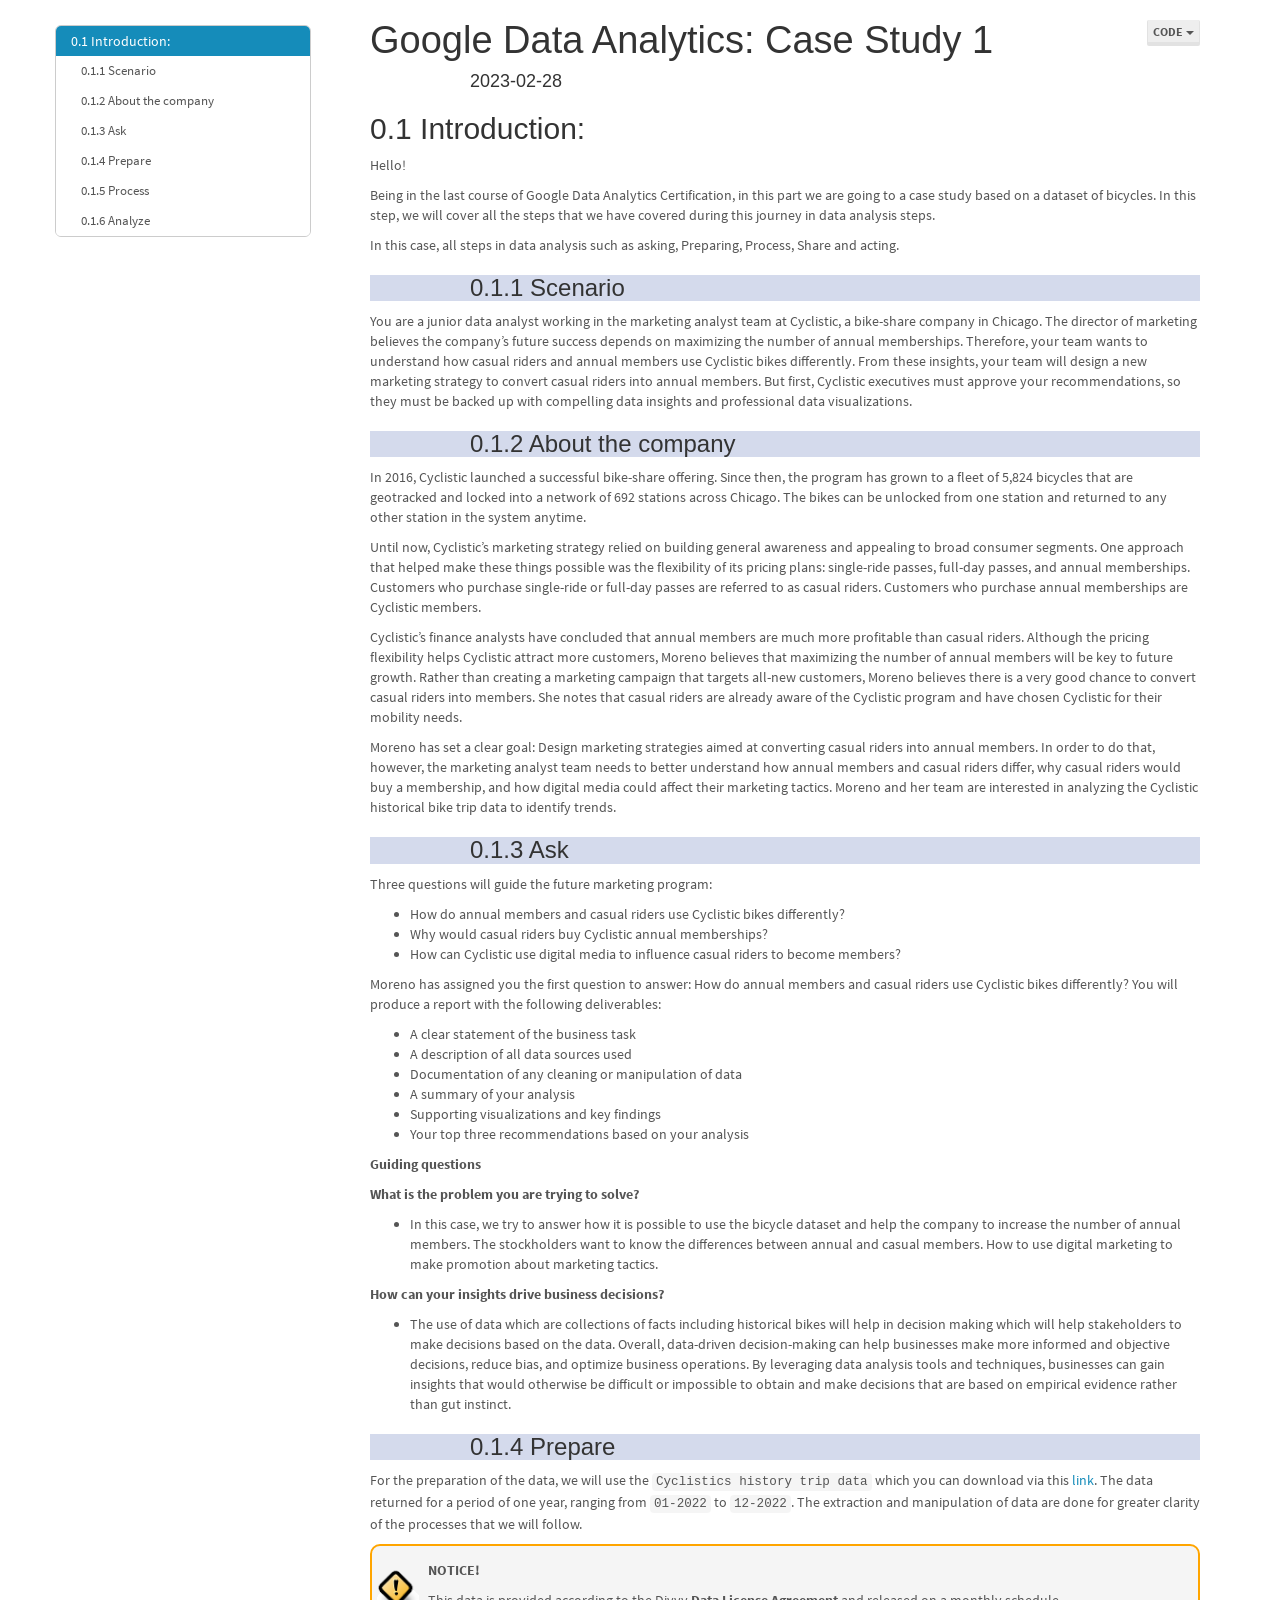
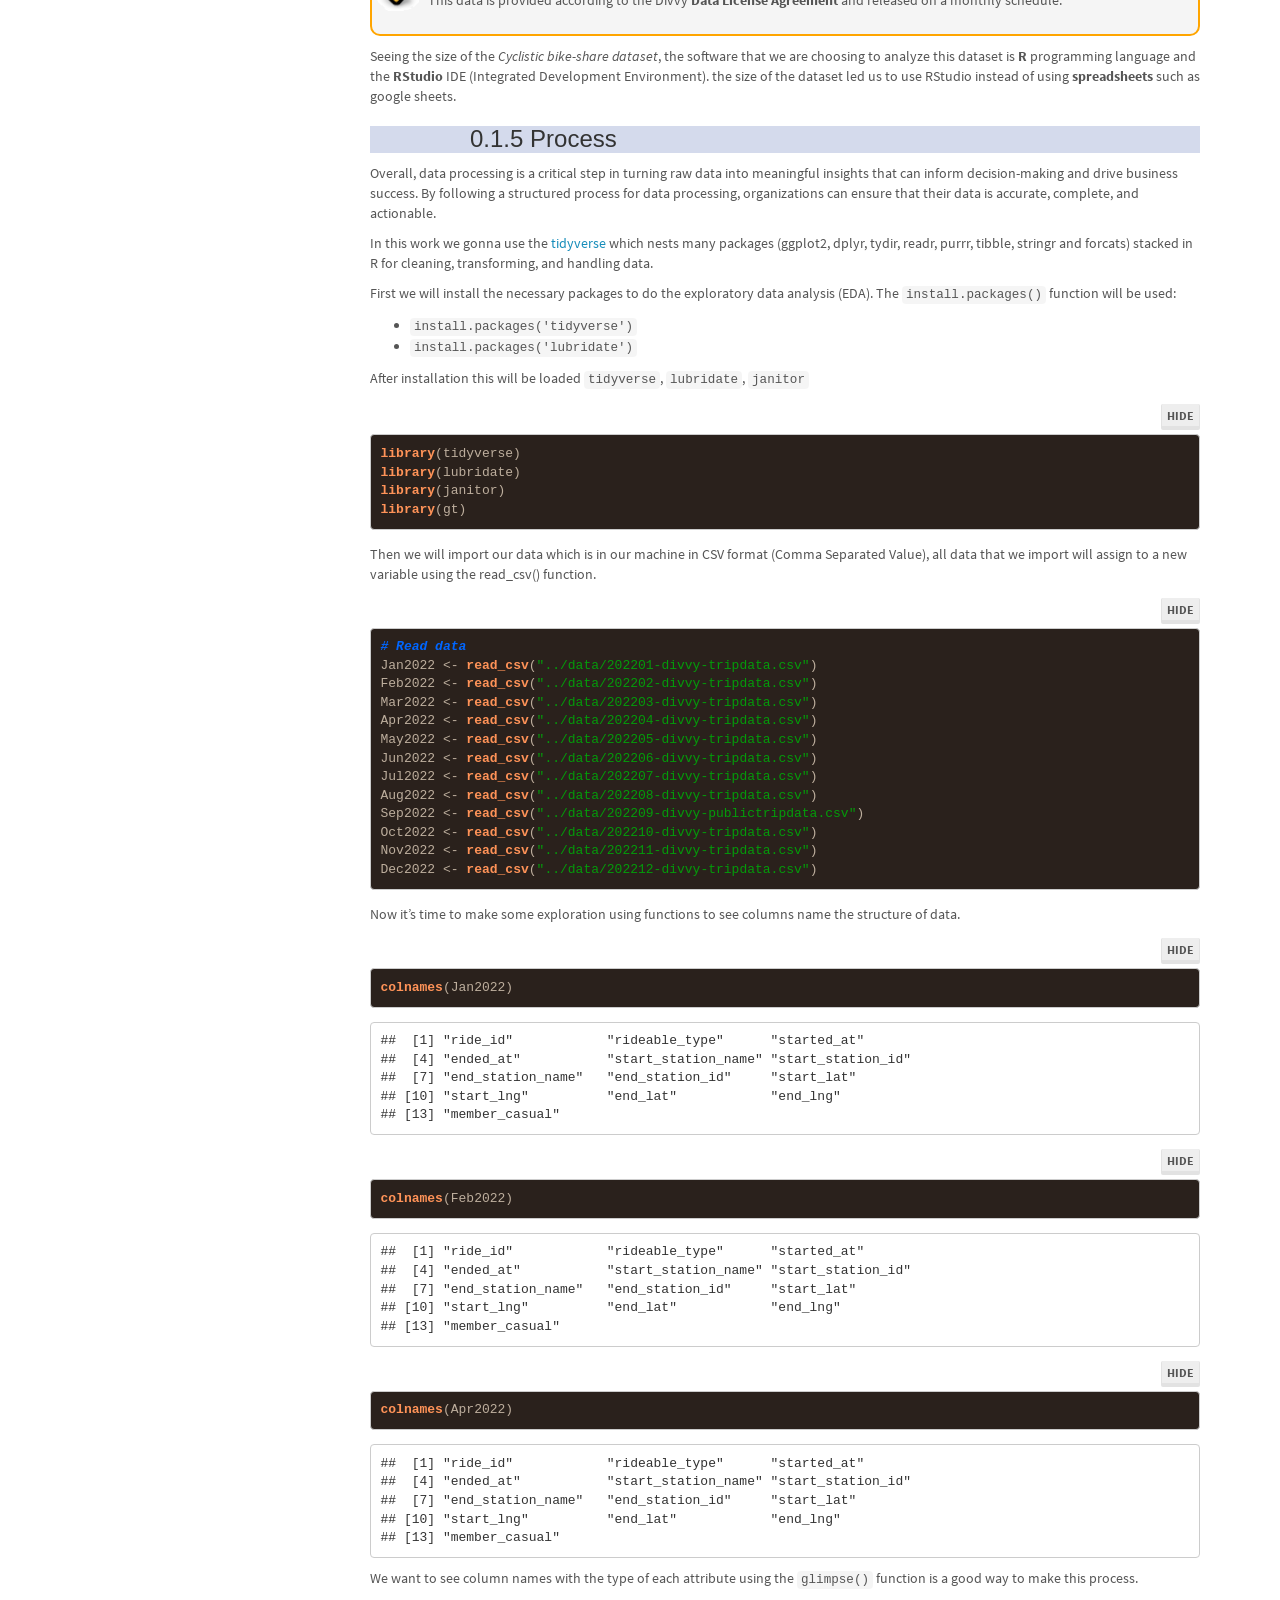
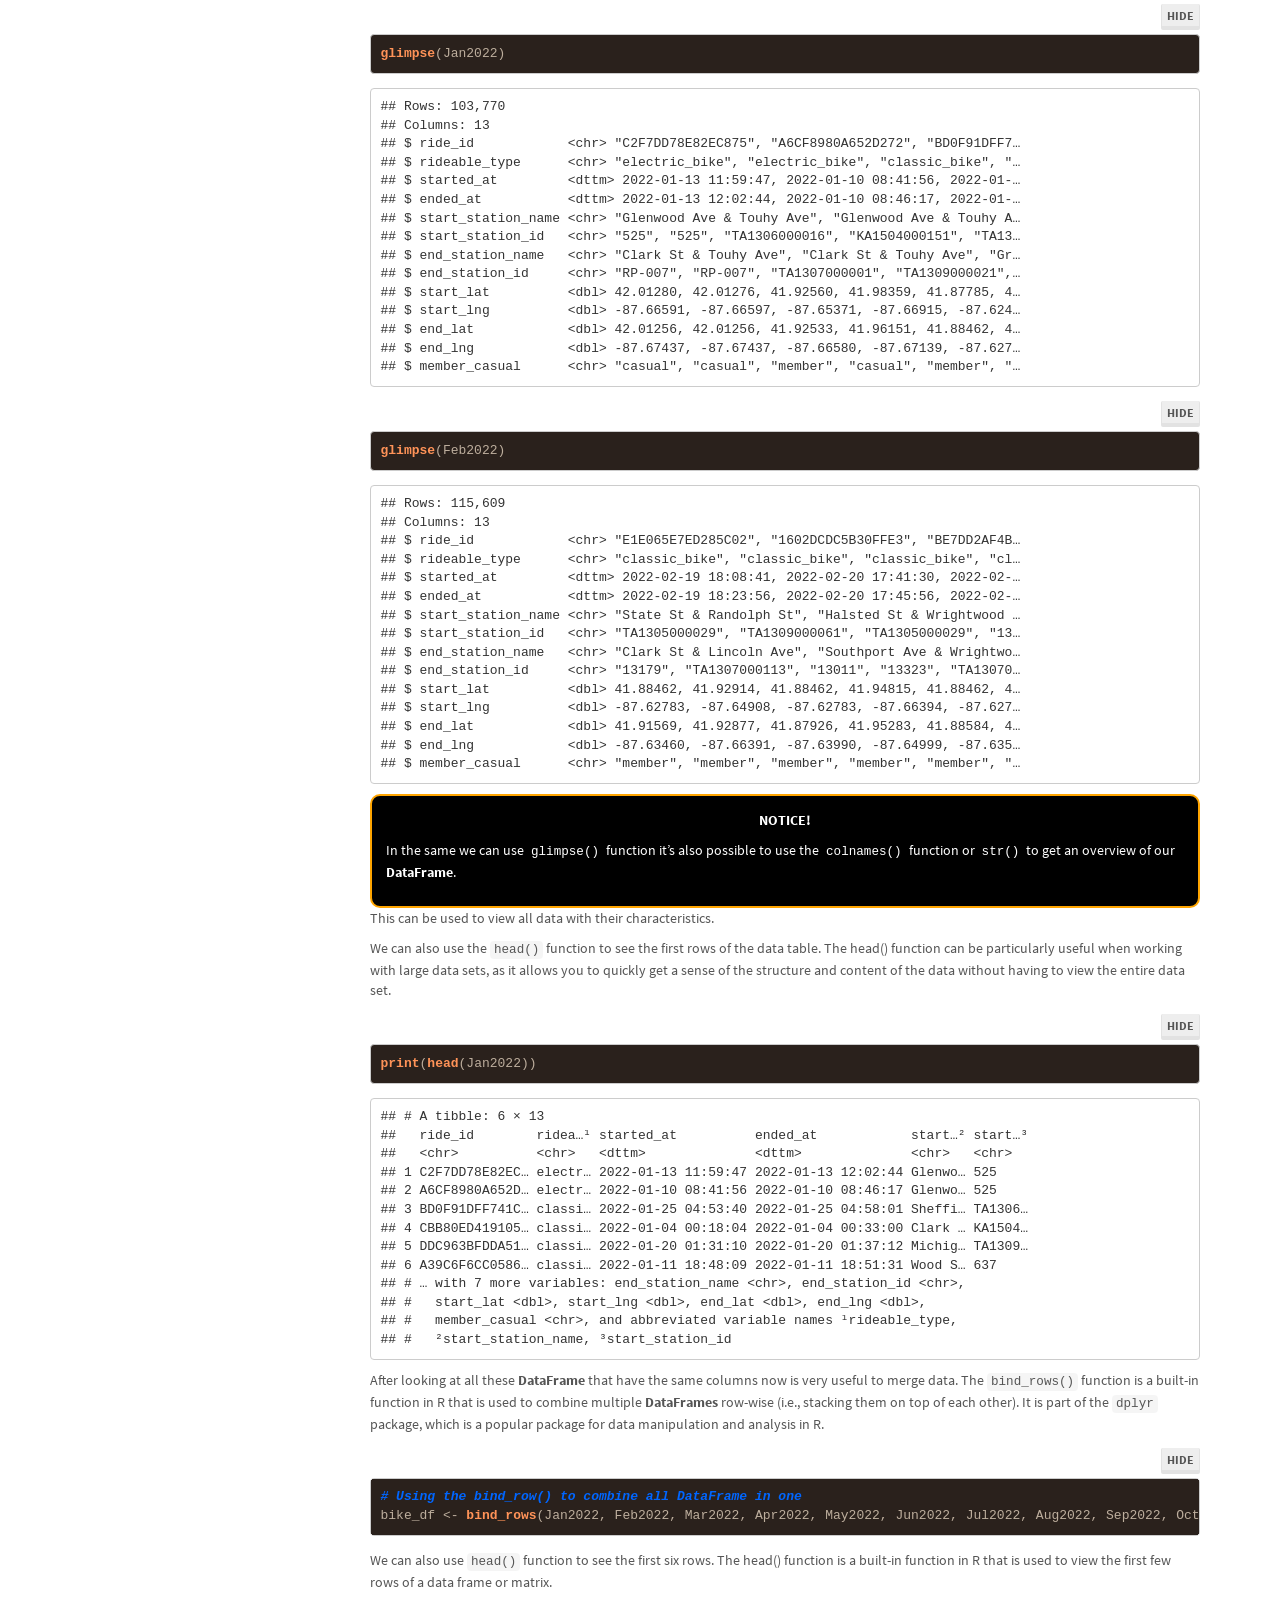
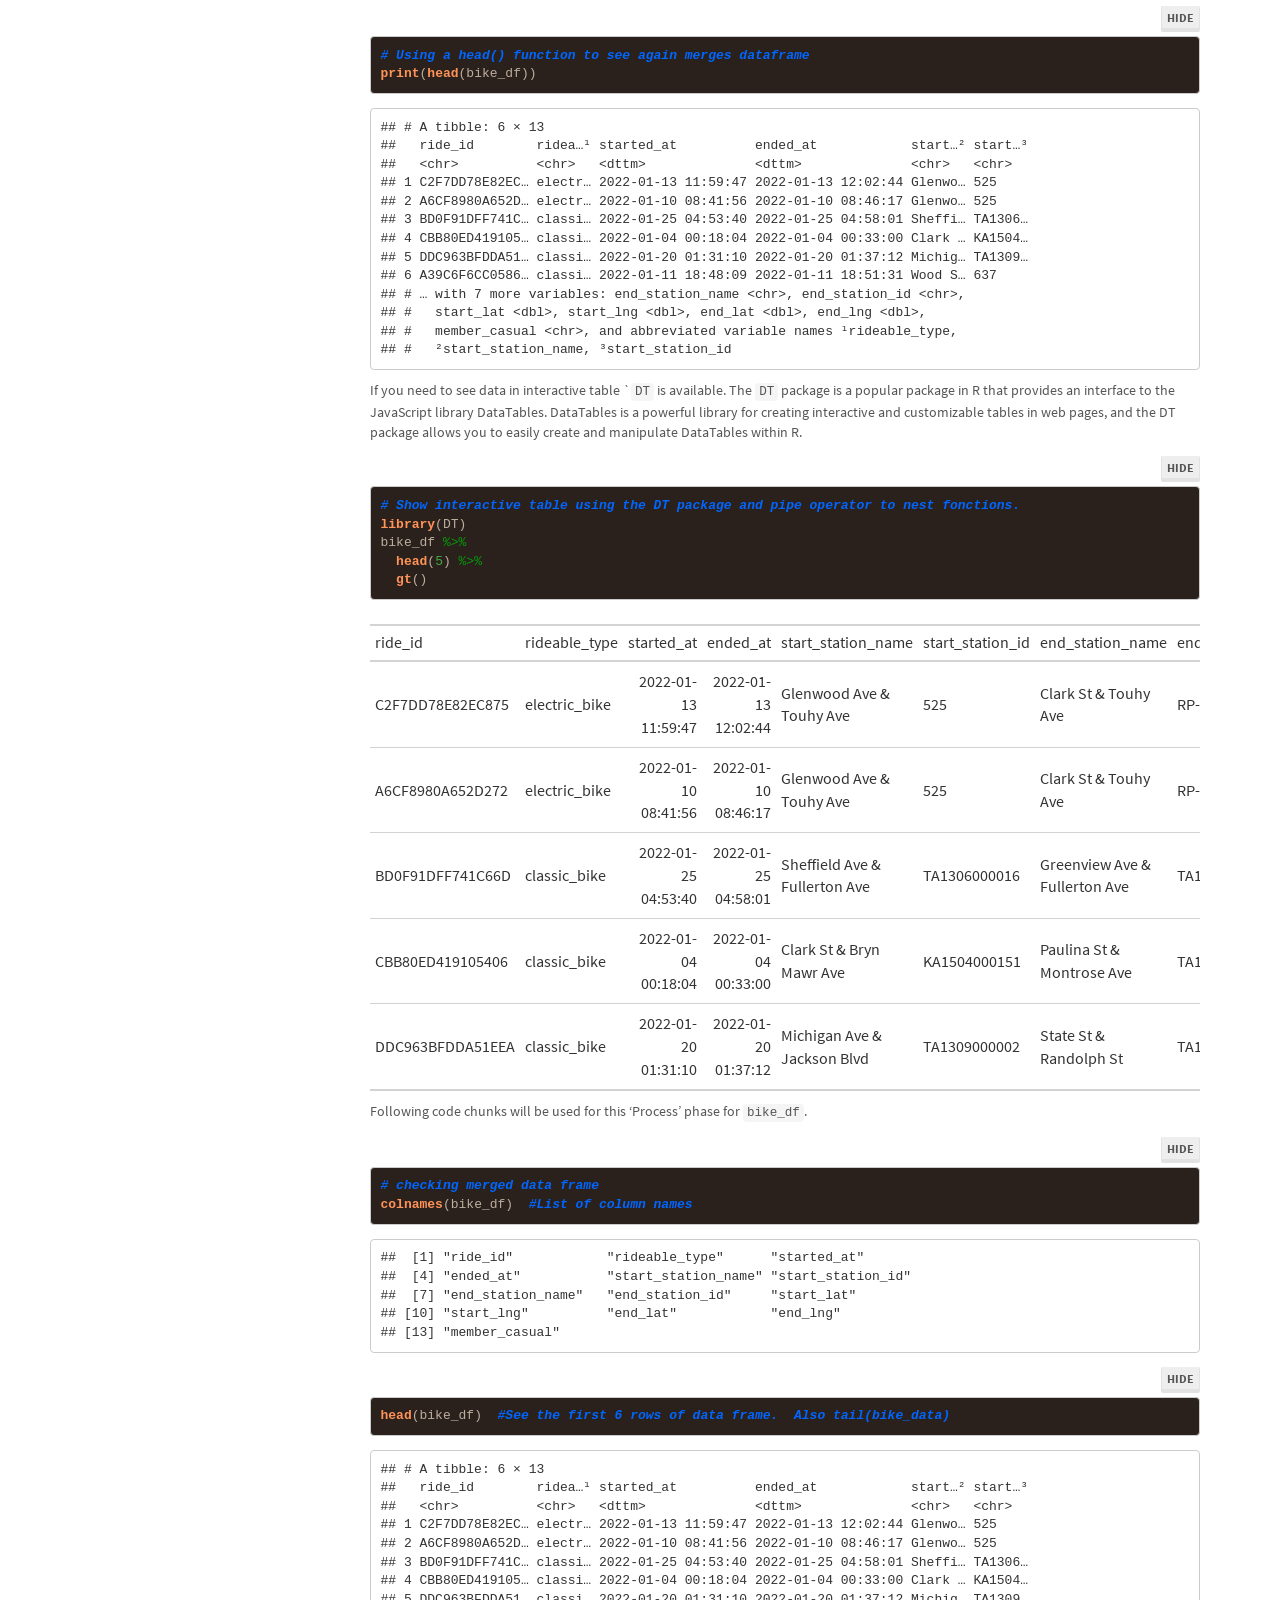
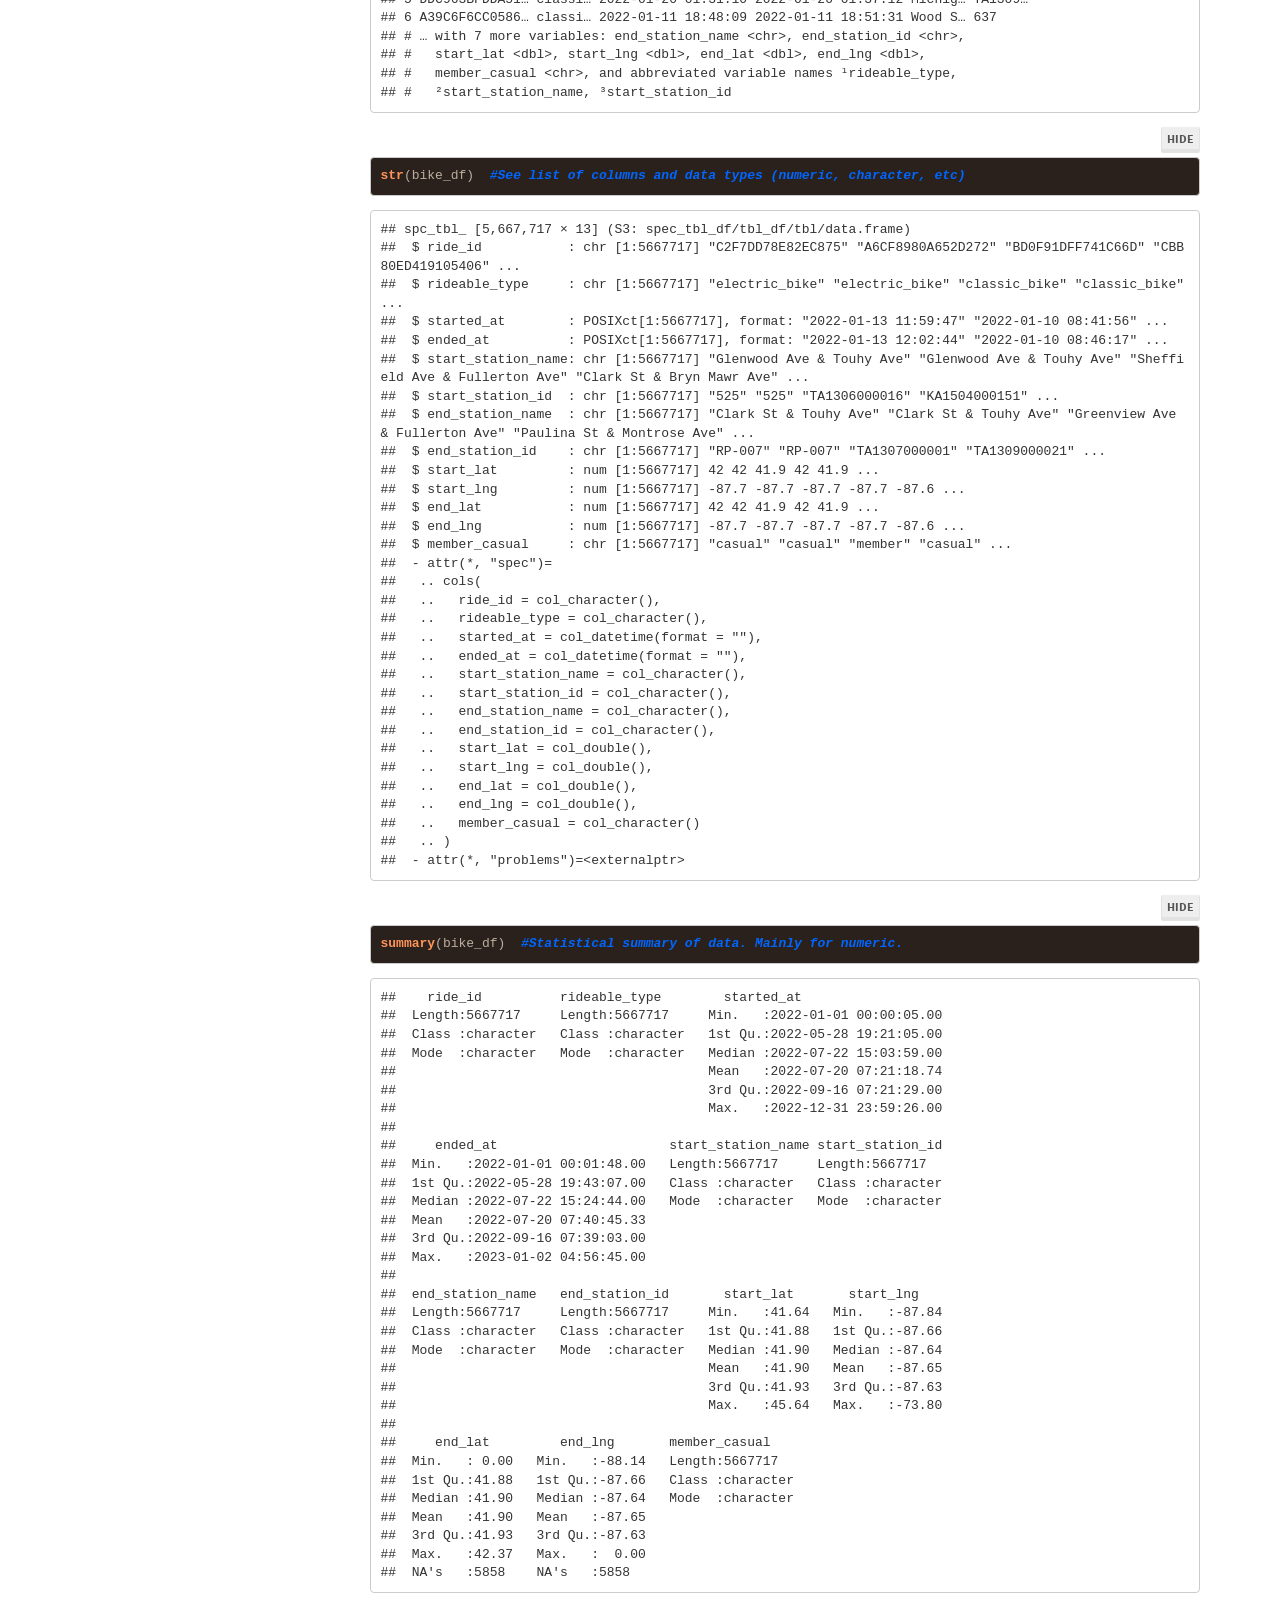
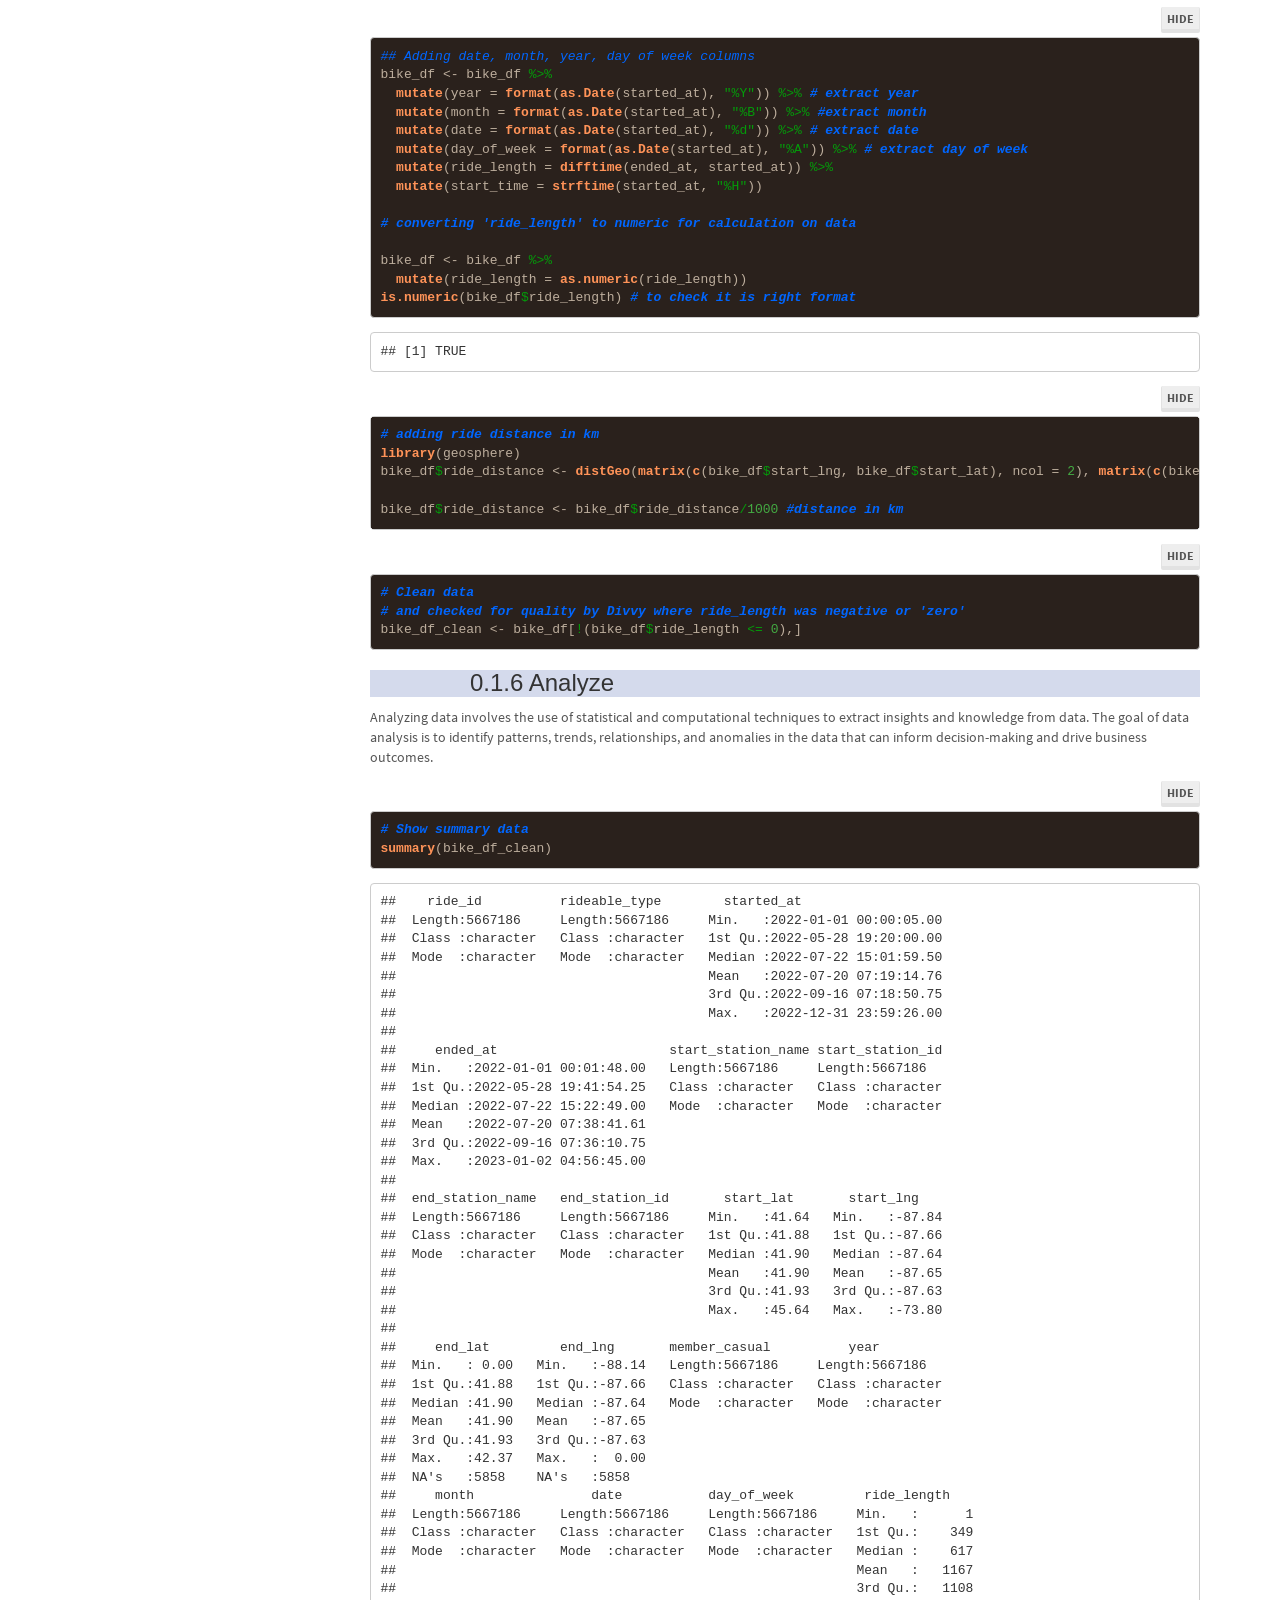
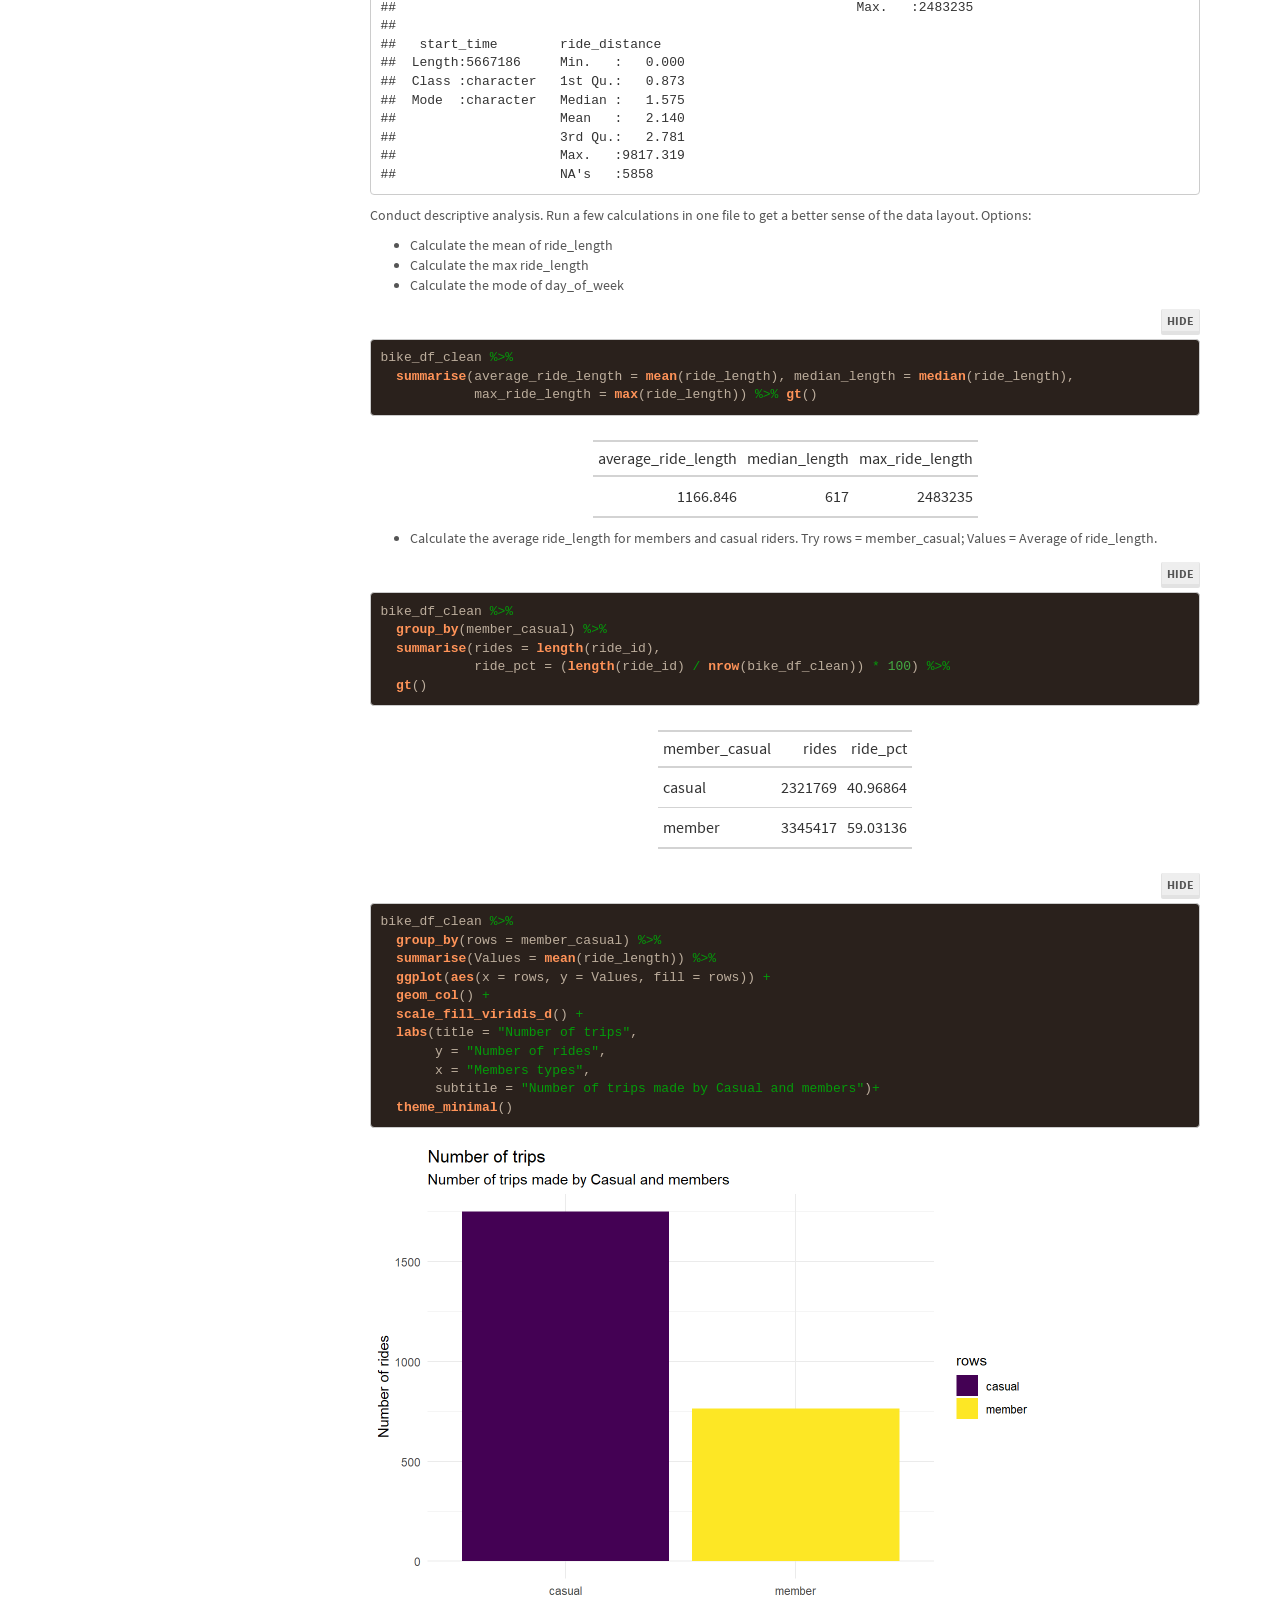
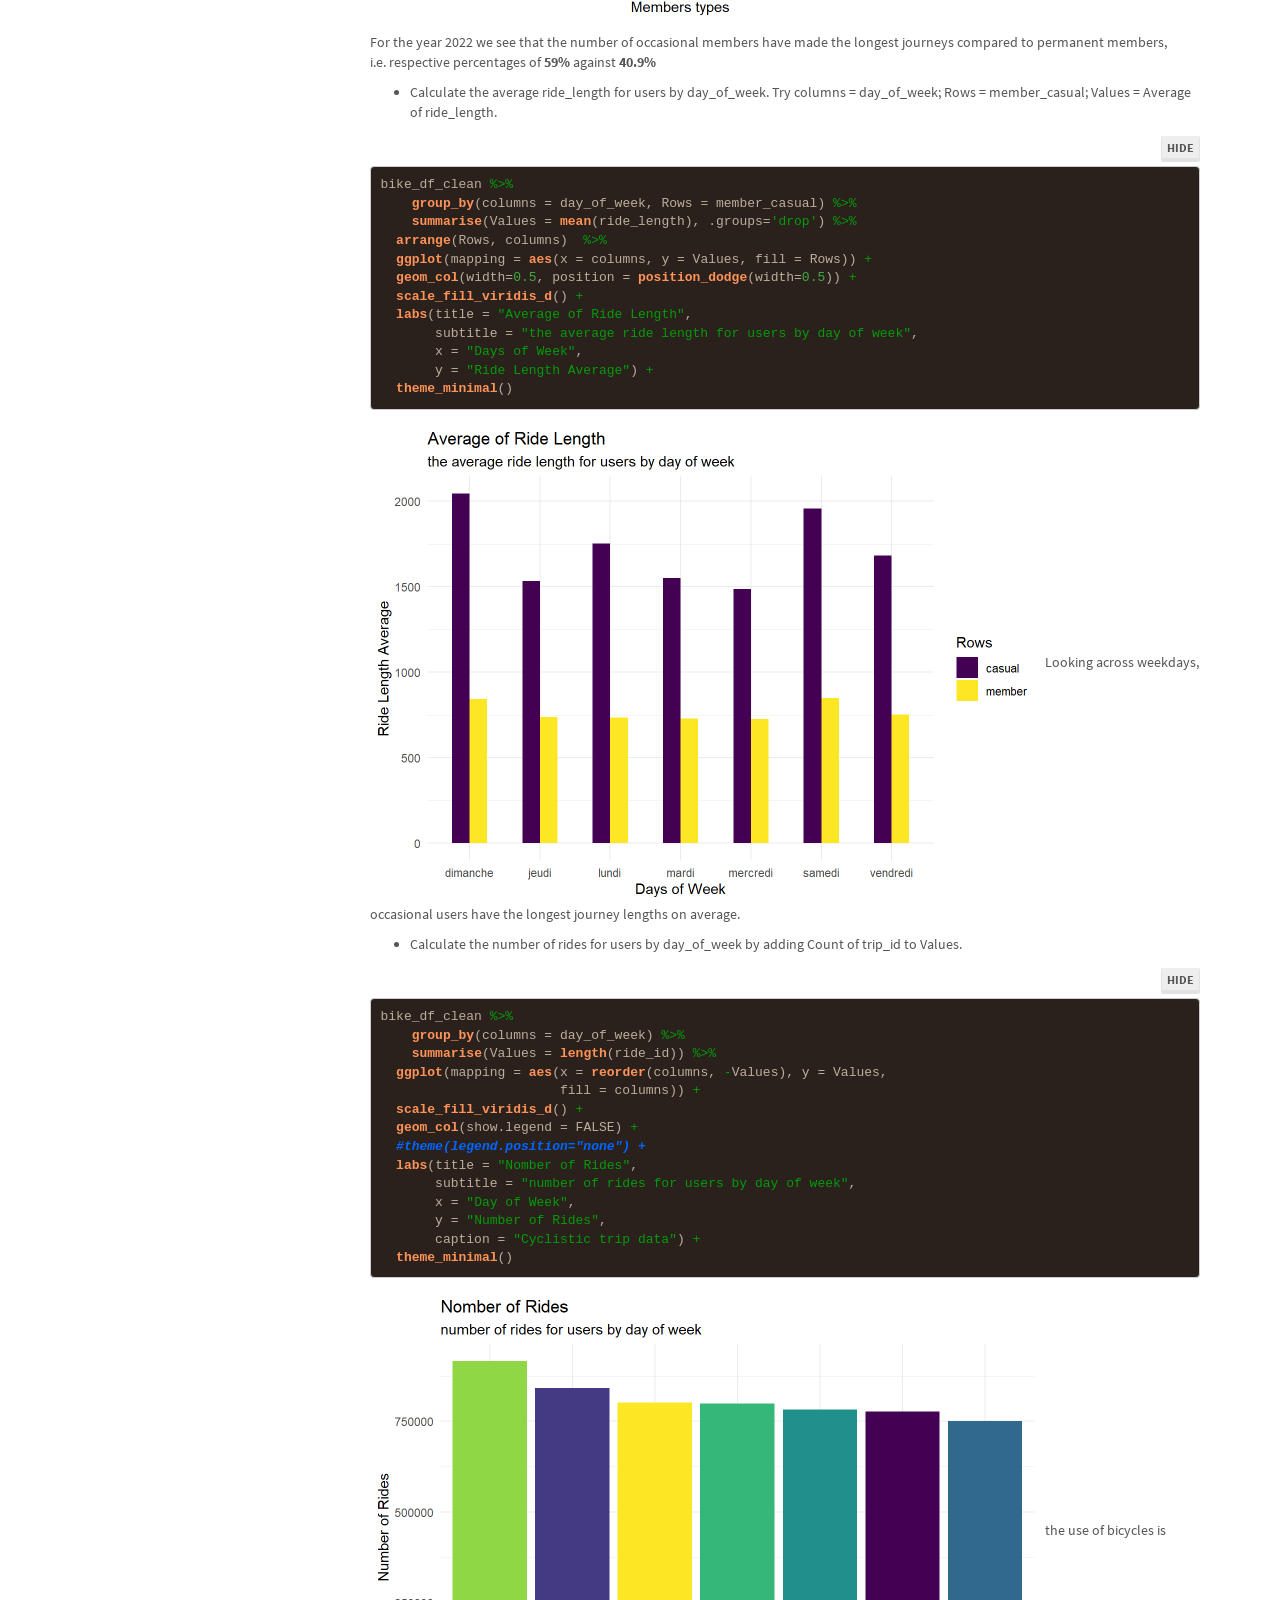
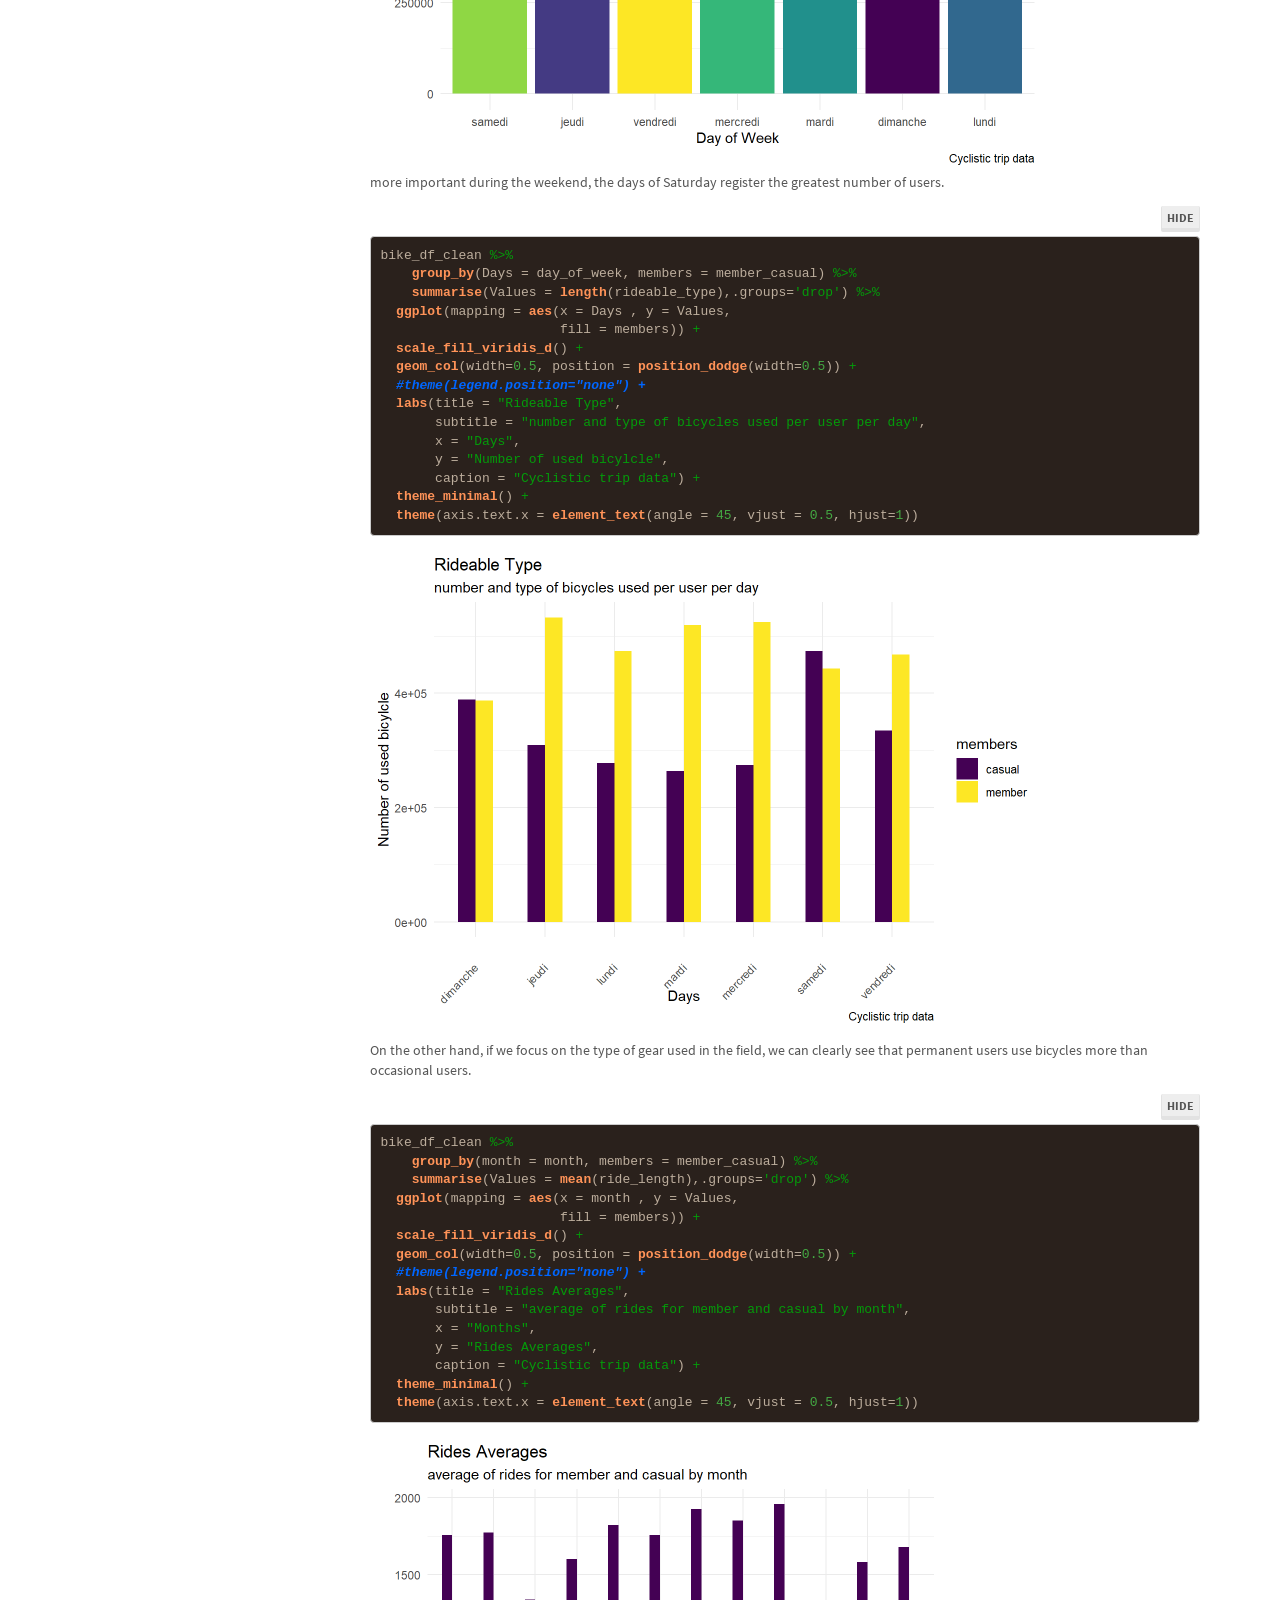
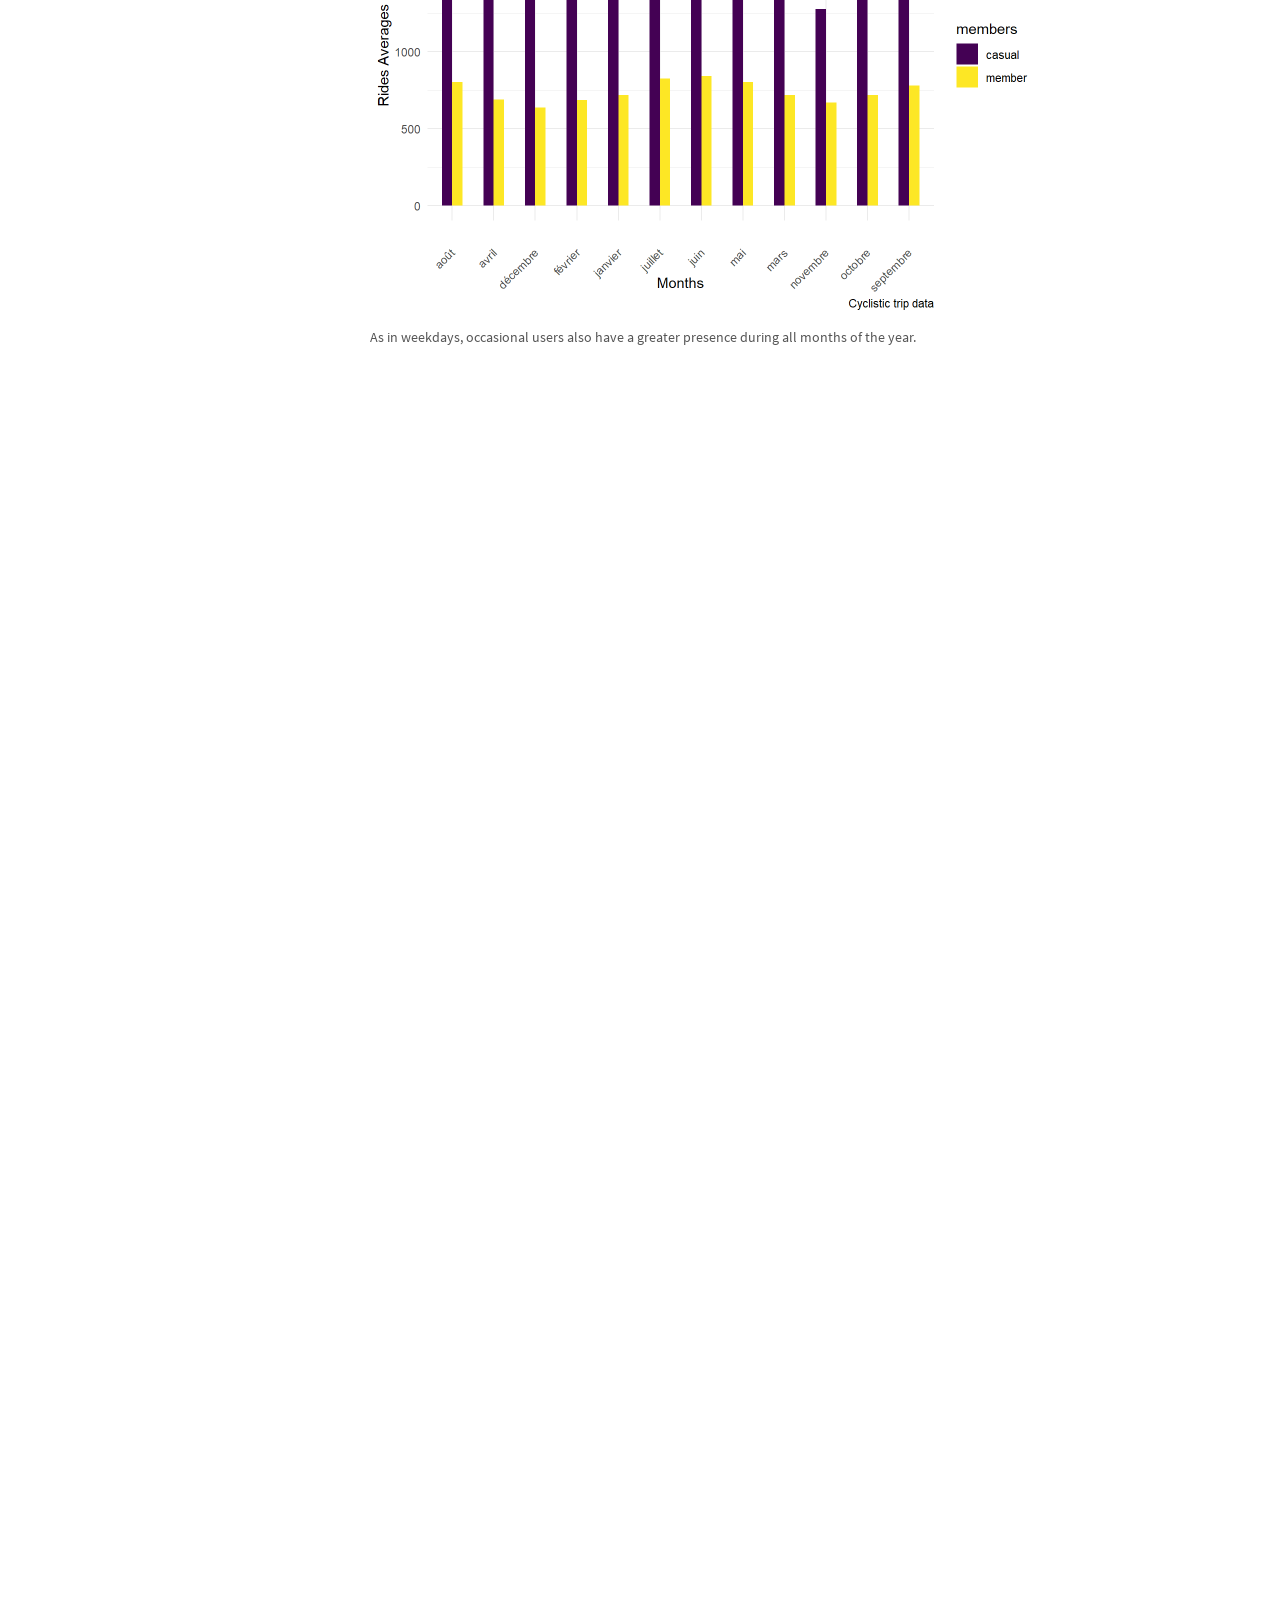
==== commit 887e24b1: "update docs" ====
--- a/index.html
+++ b/index.html
@@ -1508,7 +1508,7 @@
 
 
 
-<link href="data:text/css,%3Cstyle%3Ebody%7Bfont%2Dfamily%3A%20%27Oxygen%27%2C%20sans%2Dserif%3Bfont%2Dsize%3A%2016px%3Bline%2Dheight%3A%2024px%3B%7Dh1%2Ch2%2Ch3%2Ch4%20%7Bfont%2Dfamily%3A%20%27Raleway%27%2C%20sans%2Dserif%3B%7D%2Econtainer%20%7B%20width%3A%201000px%3B%20%7Dh3%20%7Bbackground%2Dcolor%3A%20%23D4DAEC%3Btext%2Dindent%3A%20100px%3B%20%7Dh4%20%7Btext%2Dindent%3A%20100px%3B%7Dg%2Dtable%2Dintro%20h4%20%7Btext%2Dindent%3A%200px%3B%7D%2Eblackbox%20%7Bpadding%3A%201em%3Bbackground%3A%20black%3Bcolor%3A%20white%3Bborder%3A%202px%20solid%20orange%3Bborder%2Dradius%3A%2010px%3B%7D%2Ecenter%20%7Btext%2Dalign%3A%20center%3B%7D%2Einfobox%20%7Bpadding%3A%201em%201em%201em%204em%3Bmargin%2Dbottom%3A%2010px%3Bborder%3A%202px%20solid%20orange%3Bborder%2Dradius%3A%2010px%3Bbackground%3A%20%23f5f5f5%205px%20center%2F3em%20no%2Drepeat%3B%7D%2Ecaution%20%7Bbackground%2Dimage%3A%20url%28data%3Aimage%2Fpng%3Bbase64%2CiVBORw0KGgoAAAANSUhEUgAAACwAAAArCAYAAAADgWq5AAAABGdBTUEAALGPC%2FxhBQAAACBjSFJNAAB6JgAAgIQAAPoAAACA6AAAdTAAAOpgAAA6mAAAF3CculE8AAAACW9GRnMAAAAEAAAABQA8zACdAAAAB3RJTUUH3woMFyk5LfABVQAAAAl2cEFnAAAAMAAAADAAzu6MVwAAAAZiS0dEAP8A%2FwD%2FoL2nkwAACapJREFUWMPFmGtQFNkVx%2F89wPBQICIs5SJGMDFRY2mibmLiIySVtXxEjFIGXx92jYkajQ9Ey1qXNRVlBR8sqKwubsoHEdSoVWpZUfMhhl2NVlQ0i4hEcRcRFcFVEGSmZ27uud23p3tmABGz21Vnbk8%2Fbv%2Fu%2F557zulWGGPo6lZbW8sePHhg%2FI%2BNjUWvXr0U%2FB%2B2wK52UFFRwQ4ePIhjx44ZxwYMGIBp06ax5OTkVw9NCr%2BsHT16lNntdpoiv7Z%2B%2FXrWlf792UvfePjwYRYUFNQmrLTMzEz2tQNzF2CKoljA%2BifEsvysP7DJP%2F%2BeD%2FSGDRvY1wZcVFTEAgMDLUDJvxjCWu6eYurnxUytO8dW%2FTbJBzo7O5t95cCFhYUsICDAAvKrN4ey1ppTzFmZy5w3c5jzxiamVu1m6XPH%2BEBv3LiRfWXAe%2Fbs8YFNGf8D1nrvNAflsBU5TOWwzvIs5ryeyZy3CljaWz%2F2gd68eXOXoJUXicOHDh1iqampcLvdxrHpk4aj8KNMKM9uQHG7eGcu3pm1RUgsVv1pN7bsuWDpLycnB0uXLn2pkGfr6IJdu3b5wM6Y%2FAb2cVhb0w2uGQeM6gtbj3ggPBa2qAQuJRPH0VKNrHdmY%2BnsYZY%2Bly9fjtzcXPbKE8fOnTvZggULYJ4F7gbYvWMdAiRsUBjcYTFIW5mLbmHB6B0XjfLSK1i%2F4A2EhShgzXewcc0sPmAVefuvGrF%2F2bJlsNlsbPHixcorSRzbt2%2F3CV0p44cxB%2FdZtXKrtsAquM9WfcgulOzy8dXCDb9kztIVzHllGXNeXswc1zewRanWkEf9b9u2rVM%2B7dcl8vLy2KJFiyzKvj19FPZ%2F%2FL7mBlwthbmFr8KlwuFo9ekjsXcE%2F1WFLwt%2Fbq7CljWpWDh9gEUsrjDy8%2FPZS%2FswKbtkyRIL7LwZo7Ez9z2%2BwCr4P7cGwaEZ%2BTVzICQkwNKHwid5YOI39PMuMTjh08238cG70zF%2FWn8LNImzY8cO1mngTZs2CWXN2%2FxZY5G%2FJQNKYzmPBqpQl6BBEOAQagv3XbvlnoS4SO6%2FNh2WFFa166l9dgt5GdPwu6n9LNALFy4Ua%2BaFgUtKSlh6errl5ILZP8XWTWug6AuM6eqChzGabgGvOhAT3d1y38B%2BUQJQwioSlu4l49BbM6ZiXnJfCzQt8EuXLrEOgameLSgo8IHNk7BuzRchlRKwLgMgKjwQ9iBPwBmY0EPzb2H6IJk%2BK%2FJ4UyW2vTcFv5kcb4E%2BceKE4GkXuKysDPv27TMOjhr%2BLU3Zp9e1h3FlFXIDt1kp3SXov%2FMpD2c9jfu%2F%2Fc0Iz2JrwxgNuPEmtmdMxvf7hxv3rl27FuaXgRdKHLk52byzco8iusIK9Ol166C6yqzlCb77nThPhHi9uxegahqovg%2B95TM4cWTPrmW6A4Uf6j6ran4IDZJWPTNNs9x3Nz3AD%2FmsyK13bKhHSWGaOwhVRctnzC1nyI3GZ87OAQ8aNAjDhw83Du49cgGnSsqMcES1guKllgKX5ib0nys8aWwf4%2F6YSLsGA%2B0%2BhXlmSHMxEkE794%2FLdSg87XGBOXPmoL36RgDTCyN%2FBzMO3q97it9n%2FBWXy74Qq5yUZjqAUAvSVTx%2BOrjHE%2Fz6zUT07xOB7mE2zV2ky%2BgDZ3rkUPRBf3qtHqt33kH9U9V49pAhQzB06FCwNqiNao1WJl1cV1dnnHz9tXAUZqdgzLB4DdgIaXpVJsNbQBCUSO6HQXY8q%2F0CoeoT6wLziccu%2FLu8Aen5t3Hus0bjedHR0SIAxMTEmJKQovj1YVL57NmziIvzLJ57DxsxfdkBnD5XqcVcI%2F66jJJSKyNDUd0cgj9u%2FQRvrzuPEyXVVlh4QpyEzd5fbYENDw%2FH8ePHERUVJSpDKaS30pZ6mE5WVVVhxIgRaGhoMI5Hhgdj97oJmDQmQV%2BMHmDhwzYbjvzHjdS3%2Fqw9PCwQ909OQGAA031fNdziys0G5B%2Bpxd5TD43%2B%2BcssTp48iVGjRlEFZ5iusEVpmxmW2r59%2B6K0tFR8W5Dbk8ZWzFp1HAdPXdcWk1tOr66aqxVJCQ5EdNdSdMrP4gQsTL5L7dXKL1H89zoLLH8%2FpJpbiKSqKlwul1CYWplMzHyKXrYx80m6gYL3xIkTcfXqVaNze5ANH2UkYdb4fqakoIqEQgO4Ul6Pa7caMOknryE6IkAPY5rVPmrG9iN3sbGoxuyfyMrKwsyZMxEcHCzgyfirmDC%2FSnsDy9GR1dfXIyUlBRcvXjQpomBL2o%2BQPKY3ekUH637tFtWbYkQC1ZLlah%2B14C%2Bna%2FFOweeWFU9F%2FNy5cxEaGiqAyTXsdruApX0JTbAS2GaGlcBkTqcT3bp1Q3FxMUaPHm08RFUZlmSfx8lPqlFb98yTDeEJcTJR0ADuc2WPf%2FoQ735shSVVp06ditbWVmEOh8PHJcyLz2%2Bmk9B0MbXUAY2YCqOxY8earuPF0fv%2FwsHTVbj3qEmPIG6vNKzyc804W%2FoYy7dVwfRKiHHjxmHGjBl4%2Fvw5WlpahNE%2BiUQmRfN5xfeXms0npeLkV%2FxVBhMmTLBcm55XiqK%2F3dGVltlQU5d89nLFU8zf%2FF84VY9KI0eOxLx580TfEpAUppYEkrDmNdVhLWGO1XKf%2FCkzMxNTpkyxXLs6vwwfHLiFe3VNWs3BlSU3qKxuxux1FWh%2B7pF28ODBoualGZRKSlhyCW83MIU0Yz%2BQ4ps5OJOTE5xUllq5askyMjLEIikqKvJ8Zyi%2BjaZmB1bP7oNHX7agpu45Fm65ZYFNTEwUr0K0mLySl2VG2wL1ec2nEzKE0I0Smh7g7U%2F0XYE2M3TBsbs4%2F9ljjB4cgcP%2FfISHjz0VGM%2BiSEtLEwOVsZf6JaPoQMdprZhDGpkZ3CfTmaOFXHTSr%2BSUSaMFQrZ371564223uurZsydWrlwpoENCQgxIikASmo4TMIGTyWv8gCtmhYVr0Emzut7TI41mg2IoPZi%2FvFq%2BDBkpPTISK1asQHx8vAFDRoBk1IcEk3GYVCZ4mTS8U7PPtzWmbUbGk0rL2CwXB7VyBq5du4YzZ86gurramB0qopKSkkQFRjBhYWFGgpCwMjmQySwnoc3A5oqtzY%2BBElxCy5BDrQzwMtiT1dTUiAHQcfpPriALGznFpJwZSLZyVqUPm7Obd3nZ7tdL75QtgWUmMg9EzoL8L91GAkgYb%2FW8Wz4gRT7bG7ZD4LZcxKy8XKTmQVBrhpCQcgH5KR2lyh1%2BGHwh4LY%2BHprVpwdKUHncCPYcWELJ43LfT6JSugTsD7qtgN9epmwX4kUu6gxwR%2BCd2ToD52%2F7H6OBnMGGfvOwAAAAJXRFWHRkYXRlOmNyZWF0ZQAyMDE1LTEwLTEyVDIzOjQyOjAwLTA1OjAwXZ5lmgAAACV0RVh0ZGF0ZTptb2RpZnkAMjAxNS0xMC0xMlQyMzo0MTo1Ny0wNTowMEqzVs8AAAAASUVORK5CYII%3D%29%3B%7D%3C%2Fstyle%3E" rel="stylesheet" type="text/css" />
+<link href="data:text/css,%3Cstyle%3Ebody%7Bfont%2Dfamily%3A%20%27Oxygen%27%2C%20sans%2Dserif%3Bfont%2Dsize%3A%2016px%3Bline%2Dheight%3A%2024px%3B%7Dh1%2Ch2%2Ch3%2Ch4%20%7Bfont%2Dfamily%3A%20%27Raleway%27%2C%20sans%2Dserif%3B%7D%2Econtainer%20%7B%20width%3A%201000px%3B%20%7Dh3%20%7Bbackground%2Dcolor%3A%20%23D4DAEC%3Btext%2Dindent%3A%20100px%3B%20%7Dh4%20%7Btext%2Dindent%3A%20100px%3B%7Dg%2Dtable%2Dintro%20h4%20%7Btext%2Dindent%3A%200px%3B%7D%2Eblackbox%20%7Bpadding%3A%201em%3Bbackground%3A%20black%3Bcolor%3A%20white%3Bborder%3A%202px%20solid%20orange%3Bborder%2Dradius%3A%2010px%3B%7D%2Ecenter%20%7Btext%2Dalign%3A%20center%3B%7D%2Einfobox%20%7Bpadding%3A%201em%201em%201em%204em%3Bmargin%2Dbottom%3A%2010px%3Bborder%3A%202px%20solid%20orange%3Bborder%2Dradius%3A%2010px%3Bbackground%3A%20%23f5f5f5%205px%20center%2F3em%20no%2Drepeat%3B%7D%2Ecaution%20%7Bbackground%2Dimage%3A%20url%28data%3Aimage%2Fpng%3Bbase64%2CiVBORw0KGgoAAAANSUhEUgAAACwAAAArCAYAAAADgWq5AAAABGdBTUEAALGPC%2FxhBQAAACBjSFJNAAB6JgAAgIQAAPoAAACA6AAAdTAAAOpgAAA6mAAAF3CculE8AAAACW9GRnMAAAAEAAAABQA8zACdAAAAB3RJTUUH3woMFyk5LfABVQAAAAl2cEFnAAAAMAAAADAAzu6MVwAAAAZiS0dEAP8A%2FwD%2FoL2nkwAACapJREFUWMPFmGtQFNkVx%2F89wPBQICIs5SJGMDFRY2mibmLiIySVtXxEjFIGXx92jYkajQ9Ey1qXNRVlBR8sqKwubsoHEdSoVWpZUfMhhl2NVlQ0i4hEcRcRFcFVEGSmZ27uud23p3tmABGz21Vnbk8%2Fbv%2Fu%2F557zulWGGPo6lZbW8sePHhg%2FI%2BNjUWvXr0U%2FB%2B2wK52UFFRwQ4ePIhjx44ZxwYMGIBp06ax5OTkVw9NCr%2BsHT16lNntdpoiv7Z%2B%2FXrWlf792UvfePjwYRYUFNQmrLTMzEz2tQNzF2CKoljA%2BifEsvysP7DJP%2F%2BeD%2FSGDRvY1wZcVFTEAgMDLUDJvxjCWu6eYurnxUytO8dW%2FTbJBzo7O5t95cCFhYUsICDAAvKrN4ey1ppTzFmZy5w3c5jzxiamVu1m6XPH%2BEBv3LiRfWXAe%2Fbs8YFNGf8D1nrvNAflsBU5TOWwzvIs5ryeyZy3CljaWz%2F2gd68eXOXoJUXicOHDh1iqampcLvdxrHpk4aj8KNMKM9uQHG7eGcu3pm1RUgsVv1pN7bsuWDpLycnB0uXLn2pkGfr6IJdu3b5wM6Y%2FAb2cVhb0w2uGQeM6gtbj3ggPBa2qAQuJRPH0VKNrHdmY%2BnsYZY%2Bly9fjtzcXPbKE8fOnTvZggULYJ4F7gbYvWMdAiRsUBjcYTFIW5mLbmHB6B0XjfLSK1i%2F4A2EhShgzXewcc0sPmAVefuvGrF%2F2bJlsNlsbPHixcorSRzbt2%2F3CV0p44cxB%2FdZtXKrtsAquM9WfcgulOzy8dXCDb9kztIVzHllGXNeXswc1zewRanWkEf9b9u2rVM%2B7dcl8vLy2KJFiyzKvj19FPZ%2F%2FL7mBlwthbmFr8KlwuFo9ekjsXcE%2F1WFLwt%2Fbq7CljWpWDh9gEUsrjDy8%2FPZS%2FswKbtkyRIL7LwZo7Ez9z2%2BwCr4P7cGwaEZ%2BTVzICQkwNKHwid5YOI39PMuMTjh08238cG70zF%2FWn8LNImzY8cO1mngTZs2CWXN2%2FxZY5G%2FJQNKYzmPBqpQl6BBEOAQagv3XbvlnoS4SO6%2FNh2WFFa166l9dgt5GdPwu6n9LNALFy4Ua%2BaFgUtKSlh6errl5ILZP8XWTWug6AuM6eqChzGabgGvOhAT3d1y38B%2BUQJQwioSlu4l49BbM6ZiXnJfCzQt8EuXLrEOgameLSgo8IHNk7BuzRchlRKwLgMgKjwQ9iBPwBmY0EPzb2H6IJk%2BK%2FJ4UyW2vTcFv5kcb4E%2BceKE4GkXuKysDPv27TMOjhr%2BLU3Zp9e1h3FlFXIDt1kp3SXov%2FMpD2c9jfu%2F%2Fc0Iz2JrwxgNuPEmtmdMxvf7hxv3rl27FuaXgRdKHLk52byzco8iusIK9Ol166C6yqzlCb77nThPhHi9uxegahqovg%2B95TM4cWTPrmW6A4Uf6j6ran4IDZJWPTNNs9x3Nz3AD%2FmsyK13bKhHSWGaOwhVRctnzC1nyI3GZ87OAQ8aNAjDhw83Du49cgGnSsqMcES1guKllgKX5ib0nys8aWwf4%2F6YSLsGA%2B0%2BhXlmSHMxEkE794%2FLdSg87XGBOXPmoL36RgDTCyN%2FBzMO3q97it9n%2FBWXy74Qq5yUZjqAUAvSVTx%2BOrjHE%2Fz6zUT07xOB7mE2zV2ky%2BgDZ3rkUPRBf3qtHqt33kH9U9V49pAhQzB06FCwNqiNao1WJl1cV1dnnHz9tXAUZqdgzLB4DdgIaXpVJsNbQBCUSO6HQXY8q%2F0CoeoT6wLziccu%2FLu8Aen5t3Hus0bjedHR0SIAxMTEmJKQovj1YVL57NmziIvzLJ57DxsxfdkBnD5XqcVcI%2F66jJJSKyNDUd0cgj9u%2FQRvrzuPEyXVVlh4QpyEzd5fbYENDw%2FH8ePHERUVJSpDKaS30pZ6mE5WVVVhxIgRaGhoMI5Hhgdj97oJmDQmQV%2BMHmDhwzYbjvzHjdS3%2Fqw9PCwQ909OQGAA031fNdziys0G5B%2Bpxd5TD43%2B%2BcssTp48iVGjRlEFZ5iusEVpmxmW2r59%2B6K0tFR8W5Dbk8ZWzFp1HAdPXdcWk1tOr66aqxVJCQ5EdNdSdMrP4gQsTL5L7dXKL1H89zoLLH8%2FpJpbiKSqKlwul1CYWplMzHyKXrYx80m6gYL3xIkTcfXqVaNze5ANH2UkYdb4fqakoIqEQgO4Ul6Pa7caMOknryE6IkAPY5rVPmrG9iN3sbGoxuyfyMrKwsyZMxEcHCzgyfirmDC%2FSnsDy9GR1dfXIyUlBRcvXjQpomBL2o%2BQPKY3ekUH637tFtWbYkQC1ZLlah%2B14C%2Bna%2FFOweeWFU9F%2FNy5cxEaGiqAyTXsdruApX0JTbAS2GaGlcBkTqcT3bp1Q3FxMUaPHm08RFUZlmSfx8lPqlFb98yTDeEJcTJR0ADuc2WPf%2FoQ735shSVVp06ditbWVmEOh8PHJcyLz2%2Bmk9B0MbXUAY2YCqOxY8earuPF0fv%2FwsHTVbj3qEmPIG6vNKzyc804W%2FoYy7dVwfRKiHHjxmHGjBl4%2Fvw5WlpahNE%2BiUQmRfN5xfeXms0npeLkV%2FxVBhMmTLBcm55XiqK%2F3dGVltlQU5d89nLFU8zf%2FF84VY9KI0eOxLx580TfEpAUppYEkrDmNdVhLWGO1XKf%2FCkzMxNTpkyxXLs6vwwfHLiFe3VNWs3BlSU3qKxuxux1FWh%2B7pF28ODBoualGZRKSlhyCW83MIU0Yz%2BQ4ps5OJOTE5xUllq5askyMjLEIikqKvJ8Zyi%2BjaZmB1bP7oNHX7agpu45Fm65ZYFNTEwUr0K0mLySl2VG2wL1ec2nEzKE0I0Smh7g7U%2F0XYE2M3TBsbs4%2F9ljjB4cgcP%2FfISHjz0VGM%2BiSEtLEwOVsZf6JaPoQMdprZhDGpkZ3CfTmaOFXHTSr%2BSUSaMFQrZ371564223uurZsydWrlwpoENCQgxIikASmo4TMIGTyWv8gCtmhYVr0Emzut7TI41mg2IoPZi%2FvFq%2BDBkpPTISK1asQHx8vAFDRoBk1IcEk3GYVCZ4mTS8U7PPtzWmbUbGk0rL2CwXB7VyBq5du4YzZ86gurramB0qopKSkkQFRjBhYWFGgpCwMjmQySwnoc3A5oqtzY%2BBElxCy5BDrQzwMtiT1dTUiAHQcfpPriALGznFpJwZSLZyVqUPm7Obd3nZ7tdL75QtgWUmMg9EzoL8L91GAkgYb%2FW8Wz4gRT7bG7ZD4LZcxKy8XKTmQVBrhpCQcgH5KR2lyh1%2BGHwh4LY%2BHprVpwdKUHncCPYcWELJ43LfT6JSugTsD7qtgN9epmwX4kUu6gxwR%2BCd2ToD52%2F7H6OBnMGGfvOwAAAAJXRFWHRkYXRlOmNyZWF0ZQAyMDE1LTEwLTEyVDIzOjQyOjAwLTA1OjAwXZ5lmgAAACV0RVh0ZGF0ZTptb2RpZnkAMjAxNS0xMC0xMlQyMzo0MTo1Ny0wNTowMEqzVs8AAAAASUVORK5CYII%3D%29%3B%7D%2Enote%20%7Bbackground%2Dimage%3A%20url%28data%3Aimage%2Fpng%3Bbase64%2CiVBORw0KGgoAAAANSUhEUgAAADAAAAAuCAYAAABu3ppsAAAABGdBTUEAALGPC%2FxhBQAAACBjSFJNAAB6JgAAgIQAAPoAAACA6AAAdTAAAOpgAAA6mAAAF3CculE8AAAACW9GRnMAAAAAAAAAAgDoHNRMAAAAB3RJTUUH3woMFyksQC3lvgAAAAl2cEFnAAAAMAAAADAAzu6MVwAAAAZiS0dEAP8A%2FwD%2FoL2nkwAAChJJREFUaN69WnlQVuUX%2FmyxnKxMy1KnsnXQ0T9y0hb9o7IscyVNnckfS7IIsSOkH1uICiiEYAqoiOAPEUTMzFFxNJjccUNU3HDBfd%2F35XSed%2B57u%2Ffy7TAx8wzqd7%2F3Pft5zrmaiMjUHHj8%2BDE9evRI4MGDB3T%2F%2Fn0d8G%2F4DM81151Aswl%2B4ehRWjN1Ks1xd6cwPlYivlMnyh0yhNbn59P169fp7t27zapMswheGhysE9oaQtq3p7yICDp37hzduXNHKNJUJVwWHpdXpKY6JLhEKMOPEfDKK1RVWkrXrl0THmmKN5z%2BgrR6Wq9ejQT8ieGrCBlkQ5FAxv8Yv6en08WLF%2Bn27dsue8Np4c%2FV14u4Ngo1luGB3y%2B%2FTEkc8zkTJlBhYiLN6N9ffB7%2BxBO65wOU56d%2B%2BSWdOXOGbt686ZISTRYeYeHD8G7bltJ9fKiqqopqa2vpKHvp2LFjArUbN1JxSAglvvkmRbVq1Ujp1C%2B%2BoJMnT4okR8VyRokmCY9QGM2IGTBACH7gwAE6fvy4VdRVV4uKFN%2Bhg%2BoRqUTy559TQ0OD00o0SXhYfW5KCm3fvl1YGgI4gkIvL0rs3Jkinn5aVcKTMZer2YkTJ%2BjGjRsOh5PdagNrzB46tJHwPu3aUdmCBXTo0CFxqbP4u7CQEjRGgRJejDI2yKlTp0ROPHz40K4SdktlSVCQTnhUFz9O1MUFBbRnzx4Ru66ifPx4mvDSS%2BrZP8I47NVNa9aovQIR4LQCEB7a1%2F31V6OEhZWyoqJEosJSTUXx2LE07tlnxfnBSiiZ3dxo%2F%2F79dOnSJbp3755NL1iNezQYY9zDQmm%2BvrRt2zY6ffq0VcTHx9PAgQOpX79%2BNIHLqbXnUD4P7dpF03v3VvMhUEnqnIAAOnLkiGh2tvLBauisnDJFJ7w%2FI6JLF6qsrBQJi8stIYq9M5atOpTzxo0t2YrLpr%2B%2Fv%2B6Zs2fP6lDDIfPLG29QWIsW4i4%2FxVhVK1YIRW%2FdumW1W1u0%2FumDB3XCByudc%2FmiRbR3795GAmgxaNAgGj58OLVp04ZPN6nAZ4hra%2FjdbCYzFwZ5J0I1%2Bv33xX3o1tZCyWLVKQ4M1CmAw5JZKJRLW0IAHh4e1KNHD53wwPnz523iwoULlPHJJxTx1FOqx70ZS7OzRVNEf7AUSjoFkLinuBkZWz7I1%2BbNm0X5syUEqpKnpyd17dq1kQI1NTVCSFuoXbtW9AeEkiwY4e%2B8Qzt37hTGkcTPogLQDG4yWh9WyOZSunv3brsCoGqMGDGCOrMQRgUQBo4gl5M%2Fhsu0TGhUpZKsLDp8%2BLDFhLZp%2FSCFnG3atEmUPHuXQ4HRo0dbVACfOYJaTmhwJm3lC3v7bRG%2ByCNjb9DF%2Fp9JSToFQI2zuJwhkexdfPnyZYHJkydTt27ddML37NlT%2FdwRzP3uO4p85hmVonvY8IJaeVCqYjt21FufY3%2F9%2BvUi%2FqxdduXKFR1ycnJo8ODB1ILjWCoQyGFpfM4W9nED1dIMhHH0hx%2BqRQS5oCog6z5cp7X%2BGNBcjmckn6VLrl69ahEbNmygUaNGUQdmnFKBNXy2teetIW%2FYMJ0XkAvr1q0TzQ1kT%2FIkoQA0KuLmo637cNuqJUsEZ9EeDBfaAsodeoHMg05sSXvfsYSt3HN%2Bef11nRcyQ0MFhUHISsotwgfML5YtpmWG5u7daceOHY2EcwQIoy7ctVu2bElTuKM7%2Bj0jJr33HkU%2F95yaj%2BM%2B%2BIA28nCEgiKT2YTwOc5Jaiyduaztvn37xEFwmbMYOXIkDeMwcOW7Ev%2FnniIr0k9KX1i9erVIZsiFMDKh9lfOmaMLH8Tb36tWiYSBd%2F5roKAAm3negBfk9AYFflV6Eso2wsiEjUAhM0xt5w3k6oOH5EH%2FFSCLEcgDyZFA8uK5xKIvgeQhjEzQ%2BLdvv9XV%2FgQessE%2FLB1oD2j7YWFh1LdvX3J3dxfU2953IIg1FHl7U%2Byrr6qdOYh7zFqmHGDEkN2E5Mz65hudAr%2Bxm1DjbR1sDaDOqEIduae0bt2aejPXt%2FYsqp89LIuOFksA2ZsCmGetYJp9kBkzZDehpmd%2B%2FbUugYuSkx2%2BwIjuXL20PQCw9BxyzxFsKylRExkEz%2FuFF6i8vFwQR8hugqWn8%2BSkVWAqNyJHLzCif%2F%2F%2B1I5jVgoPD2g%2FN26t7WE7K5DEXEhn4KIi2sWTHBLZhKagVQAhFMQ1HEnl7GUAcqBPnz6q8Pi7XK%2B7AoTQxLfeUuXz4dAsLCwUtAIMWHigmB9SN8iMEYwV8%2Bc36WIJ1OqmYPqnn6pVSKxzeEpbuHDhvwqAHlRy2zbuOYcxSuPiXL5YvuxwFUe4VOZ%2F%2Fz3FvfaajlpHfPUVlXBYwbMihNDRsJxK4LDR7fIVgBWWc1m8yGXLkYvBT5qCHSxcLufRFDc3%2Bvn553XsWKwgY2Np6dKlguKLJEasY1Ss4Mwe17atzf1%2Bxkcf0br0dDrK46XxYld%2FLjc0UA3fvXDMGLGZmMwhgt%2FGJTCWCqFcnmfNmkUVFRUqnRBUAq5A5y2dN48iNZsySwh%2F8kmKbd%2BeknhWncdcpyw4mDbk5lLtH3%2FQ7mXL6AqzV0s%2F%2BEyi2MeHFvn5ieqCc5CkaFYYJSVtCFWs7qVQm1AeNVNTU6m4uJi2bNnybydGvKKjYemKFo34ivvsM4ffukQy4xz%2F4osiVmOYgjgCCGtmb4uNnLIL0oaKryI0SuaPbKxIHlOTuTfl5%2BeLLowmhvARXEiOk0hmDAsYSBYvXkzTJ00iM8diODcOZ14jOfvKKUgJEV%2FF2t7KMBXAnon84Qex5UvnsC0oKBCDEWIfGxCVTmtXidAKSmzdulW0a3wpi2fRRJ6Loz7%2BmMI0I6czCFEEDVQIma%2FGyl6KwL7M%2ByF0OMc51pGJiYmUlpZGs2fPprKyMvH%2Boa6uTjBk5K06kWk3csgH8AsMDNAU3oAiqLs4KCMjQwwosRzDP2Pw7tWL%2FN99l7w5hr1YAG%2FFgkZ4av7sw3EP%2BLOwIQMG0LghQ8hsNgtLT2KvT5s2jWbOnCmMh2qDMRIlE%2BRSvk%2FTrt0t7kWhITo0qhO2xNXV1eKg5cuXixyZz00ulxN3xowZ4kIoNXHiREpISKBYLnMQCFaUiImJoTjuKRASloWgKSkpwsKZmZmUnZ1NeXl5wlAQGlUGk5d8VQWro%2BLAwMYdqdX3v8gLKIKwwj4G9BUuhDWQ7FjyYjqCUkt4doZi4CiwHJJtHlc0I6D4Ah5SUEkQFsu4Iq1cuVIkJrYfoN4gafX19SIKYERMZvLluEPLXaMi%2BCIOQKVCosON2DDjnRcugodwKcgVBED%2BYA0JJY1A%2BYM3YQSUbYysaKIwDgRGcoLaQGgkKYwow8Xh9bolRbTK4FAoBO%2FgIuQMvATFIADcbW1zjc%2FwjNziwSAIDZwFgREikj85%2BvLbpbf0UiFcJEmbZKP26Lb2P38YhXXlRfc%2Fc1qVuFLlfxkAAAAldEVYdGRhdGU6Y3JlYXRlADIwMTUtMTAtMTJUMjM6NDE6NDgtMDU6MDABDJ4EAAAAJXRFWHRkYXRlOm1vZGlmeQAyMDE1LTEwLTEyVDIzOjQxOjQ0LTA1OjAwt%2FFMzAAAAABJRU5ErkJggg%3D%3D%29%3B%7D%3C%2Fstyle%3E" rel="stylesheet" type="text/css" />
 
 
 
@@ -1738,11 +1738,45 @@
 </div>
 <div id="ask" class="section level3" number="0.1.3">
 <h3><span class="header-section-number">0.1.3</span> Ask</h3>
-<p>Three questions will guide the future marketing program: 1. How do
-annual members and casual riders use Cyclistic bikes differently? 2. Why
-would casual riders buy Cyclistic annual memberships? 3. How can
-Cyclistic use digital media to influence casual riders to become
-members?</p>
+<p>Three questions will guide the future marketing program:</p>
+<ul>
+<li>How do annual members and casual riders use Cyclistic bikes
+differently?</li>
+<li>Why would casual riders buy Cyclistic annual memberships?</li>
+<li>How can Cyclistic use digital media to influence casual riders to
+become members?</li>
+</ul>
+<p>Moreno has assigned you the first question to answer: How do annual
+members and casual riders use Cyclistic bikes differently? You will
+produce a report with the following deliverables:</p>
+<ul>
+<li>A clear statement of the business task</li>
+<li>A description of all data sources used</li>
+<li>Documentation of any cleaning or manipulation of data</li>
+<li>A summary of your analysis</li>
+<li>Supporting visualizations and key findings</li>
+<li>Your top three recommendations based on your analysis</li>
+</ul>
+<p><strong>Guiding questions</strong></p>
+<p><strong>What is the problem you are trying to solve?</strong></p>
+<ul>
+<li>In this case, we try to answer how it is possible to use the bicycle
+dataset and help the company to increase the number of annual members.
+The stockholders want to know the differences between annual and casual
+members. How to use digital marketing to make promotion about marketing
+tactics.</li>
+</ul>
+<p><strong>How can your insights drive business decisions?</strong></p>
+<ul>
+<li>The use of data which are collections of facts including historical
+bikes will help in decision making which will help stakeholders to make
+decisions based on the data. Overall, data-driven decision-making can
+help businesses make more informed and objective decisions, reduce bias,
+and optimize business operations. By leveraging data analysis tools and
+techniques, businesses can gain insights that would otherwise be
+difficult or impossible to obtain and make decisions that are based on
+empirical evidence rather than gut instinct.</li>
+</ul>
 </div>
 <div id="prepare" class="section level3" number="0.1.4">
 <h3><span class="header-section-number">0.1.4</span> Prepare</h3>
@@ -1758,17 +1792,1678 @@
 <p>This data is provided according to the Divvy <strong>Data License
 Agreement</strong> and released on a monthly schedule.</p>
 </div>
-<div class="sourceCode" id="cb1"><pre class="sourceCode r"><code class="sourceCode r"><span id="cb1-1"><a href="#cb1-1" aria-hidden="true" tabindex="-1"></a><span class="fu">library</span>(tidyverse)</span></code></pre></div>
-<pre><code>## Warning in Sys.timezone(): unable to identify current timezone &#39;T&#39;:
-## please set environment variable &#39;TZ&#39;</code></pre>
-<pre><code>## ── Attaching packages ─────────────────────────────────────── tidyverse 1.3.2 ──
-## ✔ ggplot2 3.4.0      ✔ purrr   1.0.0 
-## ✔ tibble  3.1.8      ✔ dplyr   1.0.10
-## ✔ tidyr   1.2.1      ✔ stringr 1.5.0 
-## ✔ readr   2.1.3      ✔ forcats 0.5.2 
-## ── Conflicts ────────────────────────────────────────── tidyverse_conflicts() ──
-## ✖ dplyr::filter() masks stats::filter()
-## ✖ dplyr::lag()    masks stats::lag()</code></pre>
+<p>Seeing the size of the <em>Cyclistic bike-share dataset</em>, the
+software that we are choosing to analyze this dataset is
+<strong>R</strong> programming language and the <strong>RStudio</strong>
+IDE (Integrated Development Environment). the size of the dataset led us
+to use RStudio instead of using <strong>spreadsheets</strong> such as
+google sheets.</p>
+</div>
+<div id="process" class="section level3" number="0.1.5">
+<h3><span class="header-section-number">0.1.5</span> Process</h3>
+<p>Overall, data processing is a critical step in turning raw data into
+meaningful insights that can inform decision-making and drive business
+success. By following a structured process for data processing,
+organizations can ensure that their data is accurate, complete, and
+actionable.</p>
+<p>In this work we gonna use the <a href="https://www.tidyverse.org/packages/">tidyverse</a> which nests
+many packages (ggplot2, dplyr, tydir, readr, purrr, tibble, stringr and
+forcats) stacked in R for cleaning, transforming, and handling data.</p>
+<p>First we will install the necessary packages to do the exploratory
+data analysis (EDA). The <code>install.packages()</code> function will
+be used:</p>
+<ul>
+<li><code>install.packages(&#39;tidyverse&#39;)</code></li>
+<li><code>install.packages(&#39;lubridate&#39;)</code></li>
+</ul>
+<p>After installation this will be loaded <code>tidyverse</code>,
+<code>lubridate</code>, <code>janitor</code></p>
+<div class="sourceCode" id="cb1"><pre class="sourceCode r fold-show"><code class="sourceCode r"><span id="cb1-1"><a href="#cb1-1" aria-hidden="true" tabindex="-1"></a><span class="fu">library</span>(tidyverse)</span>
+<span id="cb1-2"><a href="#cb1-2" aria-hidden="true" tabindex="-1"></a><span class="fu">library</span>(lubridate)</span>
+<span id="cb1-3"><a href="#cb1-3" aria-hidden="true" tabindex="-1"></a><span class="fu">library</span>(janitor)</span>
+<span id="cb1-4"><a href="#cb1-4" aria-hidden="true" tabindex="-1"></a><span class="fu">library</span>(gt)</span></code></pre></div>
+<p>Then we will import our data which is in our machine in CSV format
+(Comma Separated Value), all data that we import will assign to a new
+variable using the read_csv() function.</p>
+<div class="sourceCode" id="cb2"><pre class="sourceCode r fold-show"><code class="sourceCode r"><span id="cb2-1"><a href="#cb2-1" aria-hidden="true" tabindex="-1"></a><span class="co"># Read data</span></span>
+<span id="cb2-2"><a href="#cb2-2" aria-hidden="true" tabindex="-1"></a>Jan2022 <span class="ot">&lt;-</span> <span class="fu">read_csv</span>(<span class="st">&quot;../data/202201-divvy-tripdata.csv&quot;</span>)</span>
+<span id="cb2-3"><a href="#cb2-3" aria-hidden="true" tabindex="-1"></a>Feb2022 <span class="ot">&lt;-</span> <span class="fu">read_csv</span>(<span class="st">&quot;../data/202202-divvy-tripdata.csv&quot;</span>)</span>
+<span id="cb2-4"><a href="#cb2-4" aria-hidden="true" tabindex="-1"></a>Mar2022 <span class="ot">&lt;-</span> <span class="fu">read_csv</span>(<span class="st">&quot;../data/202203-divvy-tripdata.csv&quot;</span>)</span>
+<span id="cb2-5"><a href="#cb2-5" aria-hidden="true" tabindex="-1"></a>Apr2022 <span class="ot">&lt;-</span> <span class="fu">read_csv</span>(<span class="st">&quot;../data/202204-divvy-tripdata.csv&quot;</span>)</span>
+<span id="cb2-6"><a href="#cb2-6" aria-hidden="true" tabindex="-1"></a>May2022 <span class="ot">&lt;-</span> <span class="fu">read_csv</span>(<span class="st">&quot;../data/202205-divvy-tripdata.csv&quot;</span>)</span>
+<span id="cb2-7"><a href="#cb2-7" aria-hidden="true" tabindex="-1"></a>Jun2022 <span class="ot">&lt;-</span> <span class="fu">read_csv</span>(<span class="st">&quot;../data/202206-divvy-tripdata.csv&quot;</span>)</span>
+<span id="cb2-8"><a href="#cb2-8" aria-hidden="true" tabindex="-1"></a>Jul2022 <span class="ot">&lt;-</span> <span class="fu">read_csv</span>(<span class="st">&quot;../data/202207-divvy-tripdata.csv&quot;</span>)</span>
+<span id="cb2-9"><a href="#cb2-9" aria-hidden="true" tabindex="-1"></a>Aug2022 <span class="ot">&lt;-</span> <span class="fu">read_csv</span>(<span class="st">&quot;../data/202208-divvy-tripdata.csv&quot;</span>)</span>
+<span id="cb2-10"><a href="#cb2-10" aria-hidden="true" tabindex="-1"></a>Sep2022 <span class="ot">&lt;-</span> <span class="fu">read_csv</span>(<span class="st">&quot;../data/202209-divvy-publictripdata.csv&quot;</span>)</span>
+<span id="cb2-11"><a href="#cb2-11" aria-hidden="true" tabindex="-1"></a>Oct2022 <span class="ot">&lt;-</span> <span class="fu">read_csv</span>(<span class="st">&quot;../data/202210-divvy-tripdata.csv&quot;</span>)</span>
+<span id="cb2-12"><a href="#cb2-12" aria-hidden="true" tabindex="-1"></a>Nov2022 <span class="ot">&lt;-</span> <span class="fu">read_csv</span>(<span class="st">&quot;../data/202211-divvy-tripdata.csv&quot;</span>)</span>
+<span id="cb2-13"><a href="#cb2-13" aria-hidden="true" tabindex="-1"></a>Dec2022 <span class="ot">&lt;-</span> <span class="fu">read_csv</span>(<span class="st">&quot;../data/202212-divvy-tripdata.csv&quot;</span>)</span></code></pre></div>
+<p>Now it’s time to make some exploration using functions to see columns
+name the structure of data.</p>
+<div class="sourceCode" id="cb3"><pre class="sourceCode r fold-show"><code class="sourceCode r"><span id="cb3-1"><a href="#cb3-1" aria-hidden="true" tabindex="-1"></a><span class="fu">colnames</span>(Jan2022)</span></code></pre></div>
+<pre><code>##  [1] &quot;ride_id&quot;            &quot;rideable_type&quot;      &quot;started_at&quot;        
+##  [4] &quot;ended_at&quot;           &quot;start_station_name&quot; &quot;start_station_id&quot;  
+##  [7] &quot;end_station_name&quot;   &quot;end_station_id&quot;     &quot;start_lat&quot;         
+## [10] &quot;start_lng&quot;          &quot;end_lat&quot;            &quot;end_lng&quot;           
+## [13] &quot;member_casual&quot;</code></pre>
+<div class="sourceCode" id="cb5"><pre class="sourceCode r fold-show"><code class="sourceCode r"><span id="cb5-1"><a href="#cb5-1" aria-hidden="true" tabindex="-1"></a><span class="fu">colnames</span>(Feb2022)</span></code></pre></div>
+<pre><code>##  [1] &quot;ride_id&quot;            &quot;rideable_type&quot;      &quot;started_at&quot;        
+##  [4] &quot;ended_at&quot;           &quot;start_station_name&quot; &quot;start_station_id&quot;  
+##  [7] &quot;end_station_name&quot;   &quot;end_station_id&quot;     &quot;start_lat&quot;         
+## [10] &quot;start_lng&quot;          &quot;end_lat&quot;            &quot;end_lng&quot;           
+## [13] &quot;member_casual&quot;</code></pre>
+<div class="sourceCode" id="cb7"><pre class="sourceCode r fold-show"><code class="sourceCode r"><span id="cb7-1"><a href="#cb7-1" aria-hidden="true" tabindex="-1"></a><span class="fu">colnames</span>(Apr2022)</span></code></pre></div>
+<pre><code>##  [1] &quot;ride_id&quot;            &quot;rideable_type&quot;      &quot;started_at&quot;        
+##  [4] &quot;ended_at&quot;           &quot;start_station_name&quot; &quot;start_station_id&quot;  
+##  [7] &quot;end_station_name&quot;   &quot;end_station_id&quot;     &quot;start_lat&quot;         
+## [10] &quot;start_lng&quot;          &quot;end_lat&quot;            &quot;end_lng&quot;           
+## [13] &quot;member_casual&quot;</code></pre>
+<p>We want to see column names with the type of each attribute using the
+<code>glimpse()</code> function is a good way to make this process.</p>
+<div class="sourceCode" id="cb9"><pre class="sourceCode r fold-show"><code class="sourceCode r"><span id="cb9-1"><a href="#cb9-1" aria-hidden="true" tabindex="-1"></a><span class="fu">glimpse</span>(Jan2022)</span></code></pre></div>
+<pre><code>## Rows: 103,770
+## Columns: 13
+## $ ride_id            &lt;chr&gt; &quot;C2F7DD78E82EC875&quot;, &quot;A6CF8980A652D272&quot;, &quot;BD0F91DFF7…
+## $ rideable_type      &lt;chr&gt; &quot;electric_bike&quot;, &quot;electric_bike&quot;, &quot;classic_bike&quot;, &quot;…
+## $ started_at         &lt;dttm&gt; 2022-01-13 11:59:47, 2022-01-10 08:41:56, 2022-01-…
+## $ ended_at           &lt;dttm&gt; 2022-01-13 12:02:44, 2022-01-10 08:46:17, 2022-01-…
+## $ start_station_name &lt;chr&gt; &quot;Glenwood Ave &amp; Touhy Ave&quot;, &quot;Glenwood Ave &amp; Touhy A…
+## $ start_station_id   &lt;chr&gt; &quot;525&quot;, &quot;525&quot;, &quot;TA1306000016&quot;, &quot;KA1504000151&quot;, &quot;TA13…
+## $ end_station_name   &lt;chr&gt; &quot;Clark St &amp; Touhy Ave&quot;, &quot;Clark St &amp; Touhy Ave&quot;, &quot;Gr…
+## $ end_station_id     &lt;chr&gt; &quot;RP-007&quot;, &quot;RP-007&quot;, &quot;TA1307000001&quot;, &quot;TA1309000021&quot;,…
+## $ start_lat          &lt;dbl&gt; 42.01280, 42.01276, 41.92560, 41.98359, 41.87785, 4…
+## $ start_lng          &lt;dbl&gt; -87.66591, -87.66597, -87.65371, -87.66915, -87.624…
+## $ end_lat            &lt;dbl&gt; 42.01256, 42.01256, 41.92533, 41.96151, 41.88462, 4…
+## $ end_lng            &lt;dbl&gt; -87.67437, -87.67437, -87.66580, -87.67139, -87.627…
+## $ member_casual      &lt;chr&gt; &quot;casual&quot;, &quot;casual&quot;, &quot;member&quot;, &quot;casual&quot;, &quot;member&quot;, &quot;…</code></pre>
+<div class="sourceCode" id="cb11"><pre class="sourceCode r fold-show"><code class="sourceCode r"><span id="cb11-1"><a href="#cb11-1" aria-hidden="true" tabindex="-1"></a><span class="fu">glimpse</span>(Feb2022)</span></code></pre></div>
+<pre><code>## Rows: 115,609
+## Columns: 13
+## $ ride_id            &lt;chr&gt; &quot;E1E065E7ED285C02&quot;, &quot;1602DCDC5B30FFE3&quot;, &quot;BE7DD2AF4B…
+## $ rideable_type      &lt;chr&gt; &quot;classic_bike&quot;, &quot;classic_bike&quot;, &quot;classic_bike&quot;, &quot;cl…
+## $ started_at         &lt;dttm&gt; 2022-02-19 18:08:41, 2022-02-20 17:41:30, 2022-02-…
+## $ ended_at           &lt;dttm&gt; 2022-02-19 18:23:56, 2022-02-20 17:45:56, 2022-02-…
+## $ start_station_name &lt;chr&gt; &quot;State St &amp; Randolph St&quot;, &quot;Halsted St &amp; Wrightwood …
+## $ start_station_id   &lt;chr&gt; &quot;TA1305000029&quot;, &quot;TA1309000061&quot;, &quot;TA1305000029&quot;, &quot;13…
+## $ end_station_name   &lt;chr&gt; &quot;Clark St &amp; Lincoln Ave&quot;, &quot;Southport Ave &amp; Wrightwo…
+## $ end_station_id     &lt;chr&gt; &quot;13179&quot;, &quot;TA1307000113&quot;, &quot;13011&quot;, &quot;13323&quot;, &quot;TA13070…
+## $ start_lat          &lt;dbl&gt; 41.88462, 41.92914, 41.88462, 41.94815, 41.88462, 4…
+## $ start_lng          &lt;dbl&gt; -87.62783, -87.64908, -87.62783, -87.66394, -87.627…
+## $ end_lat            &lt;dbl&gt; 41.91569, 41.92877, 41.87926, 41.95283, 41.88584, 4…
+## $ end_lng            &lt;dbl&gt; -87.63460, -87.66391, -87.63990, -87.64999, -87.635…
+## $ member_casual      &lt;chr&gt; &quot;member&quot;, &quot;member&quot;, &quot;member&quot;, &quot;member&quot;, &quot;member&quot;, &quot;…</code></pre>
+<div class="blackbox">
+<div class="center">
+<p><strong>NOTICE!</strong></p>
+</div>
+<p>In the same we can use <code>glimpse()</code> function it’s also
+possible to use the <code>colnames()</code> function or
+<code>str()</code> to get an overview of our
+<strong>DataFrame</strong>.</p>
+</div>
+<p>This can be used to view all data with their characteristics.</p>
+<p>We can also use the <code>head()</code> function to see the first
+rows of the data table. The head() function can be particularly useful
+when working with large data sets, as it allows you to quickly get a
+sense of the structure and content of the data without having to view
+the entire data set.</p>
+<div class="sourceCode" id="cb13"><pre class="sourceCode r fold-show"><code class="sourceCode r"><span id="cb13-1"><a href="#cb13-1" aria-hidden="true" tabindex="-1"></a><span class="fu">print</span>(<span class="fu">head</span>(Jan2022))</span></code></pre></div>
+<pre><code>## # A tibble: 6 × 13
+##   ride_id        ridea…¹ started_at          ended_at            start…² start…³
+##   &lt;chr&gt;          &lt;chr&gt;   &lt;dttm&gt;              &lt;dttm&gt;              &lt;chr&gt;   &lt;chr&gt;  
+## 1 C2F7DD78E82EC… electr… 2022-01-13 11:59:47 2022-01-13 12:02:44 Glenwo… 525    
+## 2 A6CF8980A652D… electr… 2022-01-10 08:41:56 2022-01-10 08:46:17 Glenwo… 525    
+## 3 BD0F91DFF741C… classi… 2022-01-25 04:53:40 2022-01-25 04:58:01 Sheffi… TA1306…
+## 4 CBB80ED419105… classi… 2022-01-04 00:18:04 2022-01-04 00:33:00 Clark … KA1504…
+## 5 DDC963BFDDA51… classi… 2022-01-20 01:31:10 2022-01-20 01:37:12 Michig… TA1309…
+## 6 A39C6F6CC0586… classi… 2022-01-11 18:48:09 2022-01-11 18:51:31 Wood S… 637    
+## # … with 7 more variables: end_station_name &lt;chr&gt;, end_station_id &lt;chr&gt;,
+## #   start_lat &lt;dbl&gt;, start_lng &lt;dbl&gt;, end_lat &lt;dbl&gt;, end_lng &lt;dbl&gt;,
+## #   member_casual &lt;chr&gt;, and abbreviated variable names ¹​rideable_type,
+## #   ²​start_station_name, ³​start_station_id</code></pre>
+<p>After looking at all these <strong>DataFrame</strong> that have the
+same columns now is very useful to merge data. The
+<code>bind_rows()</code> function is a built-in function in R that is
+used to combine multiple <strong>DataFrames</strong> row-wise (i.e.,
+stacking them on top of each other). It is part of the
+<code>dplyr</code> package, which is a popular package for data
+manipulation and analysis in R.</p>
+<div class="sourceCode" id="cb15"><pre class="sourceCode r fold-show"><code class="sourceCode r"><span id="cb15-1"><a href="#cb15-1" aria-hidden="true" tabindex="-1"></a><span class="co"># Using the bind_row() to combine all DataFrame in one</span></span>
+<span id="cb15-2"><a href="#cb15-2" aria-hidden="true" tabindex="-1"></a>bike_df <span class="ot">&lt;-</span> <span class="fu">bind_rows</span>(Jan2022, Feb2022, Mar2022, Apr2022, May2022, Jun2022, Jul2022, Aug2022, Sep2022, Oct2022, Nov2022, Dec2022)</span></code></pre></div>
+<p>We can also use <code>head()</code> function to see the first six
+rows. The head() function is a built-in function in R that is used to
+view the first few rows of a data frame or matrix.</p>
+<div class="sourceCode" id="cb16"><pre class="sourceCode r fold-show"><code class="sourceCode r"><span id="cb16-1"><a href="#cb16-1" aria-hidden="true" tabindex="-1"></a><span class="co"># Using a head() function to see again merges dataframe</span></span>
+<span id="cb16-2"><a href="#cb16-2" aria-hidden="true" tabindex="-1"></a><span class="fu">print</span>(<span class="fu">head</span>(bike_df))</span></code></pre></div>
+<pre><code>## # A tibble: 6 × 13
+##   ride_id        ridea…¹ started_at          ended_at            start…² start…³
+##   &lt;chr&gt;          &lt;chr&gt;   &lt;dttm&gt;              &lt;dttm&gt;              &lt;chr&gt;   &lt;chr&gt;  
+## 1 C2F7DD78E82EC… electr… 2022-01-13 11:59:47 2022-01-13 12:02:44 Glenwo… 525    
+## 2 A6CF8980A652D… electr… 2022-01-10 08:41:56 2022-01-10 08:46:17 Glenwo… 525    
+## 3 BD0F91DFF741C… classi… 2022-01-25 04:53:40 2022-01-25 04:58:01 Sheffi… TA1306…
+## 4 CBB80ED419105… classi… 2022-01-04 00:18:04 2022-01-04 00:33:00 Clark … KA1504…
+## 5 DDC963BFDDA51… classi… 2022-01-20 01:31:10 2022-01-20 01:37:12 Michig… TA1309…
+## 6 A39C6F6CC0586… classi… 2022-01-11 18:48:09 2022-01-11 18:51:31 Wood S… 637    
+## # … with 7 more variables: end_station_name &lt;chr&gt;, end_station_id &lt;chr&gt;,
+## #   start_lat &lt;dbl&gt;, start_lng &lt;dbl&gt;, end_lat &lt;dbl&gt;, end_lng &lt;dbl&gt;,
+## #   member_casual &lt;chr&gt;, and abbreviated variable names ¹​rideable_type,
+## #   ²​start_station_name, ³​start_station_id</code></pre>
+<p>If you need to see data in interactive table `<code>DT</code> is
+available. The <code>DT</code> package is a popular package in R that
+provides an interface to the JavaScript library DataTables. DataTables
+is a powerful library for creating interactive and customizable tables
+in web pages, and the DT package allows you to easily create and
+manipulate DataTables within R.</p>
+<div class="sourceCode" id="cb18"><pre class="sourceCode r fold-show"><code class="sourceCode r"><span id="cb18-1"><a href="#cb18-1" aria-hidden="true" tabindex="-1"></a><span class="co"># Show interactive table using the DT package and pipe operator to nest fonctions.</span></span>
+<span id="cb18-2"><a href="#cb18-2" aria-hidden="true" tabindex="-1"></a><span class="fu">library</span>(DT)</span>
+<span id="cb18-3"><a href="#cb18-3" aria-hidden="true" tabindex="-1"></a>bike_df <span class="sc">%&gt;%</span> </span>
+<span id="cb18-4"><a href="#cb18-4" aria-hidden="true" tabindex="-1"></a>  <span class="fu">head</span>(<span class="dv">5</span>) <span class="sc">%&gt;%</span> </span>
+<span id="cb18-5"><a href="#cb18-5" aria-hidden="true" tabindex="-1"></a>  <span class="fu">gt</span>()</span></code></pre></div>
+<div id="naevexsnvx" style="padding-left:0px;padding-right:0px;padding-top:10px;padding-bottom:10px;overflow-x:auto;overflow-y:auto;width:auto;height:auto;">
+<style>html {
+font-family: -apple-system, BlinkMacSystemFont, 'Segoe UI', Roboto, Oxygen, Ubuntu, Cantarell, 'Helvetica Neue', 'Fira Sans', 'Droid Sans', Arial, sans-serif;
+}
+#naevexsnvx .gt_table {
+display: table;
+border-collapse: collapse;
+margin-left: auto;
+margin-right: auto;
+color: #333333;
+font-size: 16px;
+font-weight: normal;
+font-style: normal;
+background-color: #FFFFFF;
+width: auto;
+border-top-style: solid;
+border-top-width: 2px;
+border-top-color: #A8A8A8;
+border-right-style: none;
+border-right-width: 2px;
+border-right-color: #D3D3D3;
+border-bottom-style: solid;
+border-bottom-width: 2px;
+border-bottom-color: #A8A8A8;
+border-left-style: none;
+border-left-width: 2px;
+border-left-color: #D3D3D3;
+}
+#naevexsnvx .gt_heading {
+background-color: #FFFFFF;
+text-align: center;
+border-bottom-color: #FFFFFF;
+border-left-style: none;
+border-left-width: 1px;
+border-left-color: #D3D3D3;
+border-right-style: none;
+border-right-width: 1px;
+border-right-color: #D3D3D3;
+}
+#naevexsnvx .gt_caption {
+padding-top: 4px;
+padding-bottom: 4px;
+}
+#naevexsnvx .gt_title {
+color: #333333;
+font-size: 125%;
+font-weight: initial;
+padding-top: 4px;
+padding-bottom: 4px;
+padding-left: 5px;
+padding-right: 5px;
+border-bottom-color: #FFFFFF;
+border-bottom-width: 0;
+}
+#naevexsnvx .gt_subtitle {
+color: #333333;
+font-size: 85%;
+font-weight: initial;
+padding-top: 0;
+padding-bottom: 6px;
+padding-left: 5px;
+padding-right: 5px;
+border-top-color: #FFFFFF;
+border-top-width: 0;
+}
+#naevexsnvx .gt_bottom_border {
+border-bottom-style: solid;
+border-bottom-width: 2px;
+border-bottom-color: #D3D3D3;
+}
+#naevexsnvx .gt_col_headings {
+border-top-style: solid;
+border-top-width: 2px;
+border-top-color: #D3D3D3;
+border-bottom-style: solid;
+border-bottom-width: 2px;
+border-bottom-color: #D3D3D3;
+border-left-style: none;
+border-left-width: 1px;
+border-left-color: #D3D3D3;
+border-right-style: none;
+border-right-width: 1px;
+border-right-color: #D3D3D3;
+}
+#naevexsnvx .gt_col_heading {
+color: #333333;
+background-color: #FFFFFF;
+font-size: 100%;
+font-weight: normal;
+text-transform: inherit;
+border-left-style: none;
+border-left-width: 1px;
+border-left-color: #D3D3D3;
+border-right-style: none;
+border-right-width: 1px;
+border-right-color: #D3D3D3;
+vertical-align: bottom;
+padding-top: 5px;
+padding-bottom: 6px;
+padding-left: 5px;
+padding-right: 5px;
+overflow-x: hidden;
+}
+#naevexsnvx .gt_column_spanner_outer {
+color: #333333;
+background-color: #FFFFFF;
+font-size: 100%;
+font-weight: normal;
+text-transform: inherit;
+padding-top: 0;
+padding-bottom: 0;
+padding-left: 4px;
+padding-right: 4px;
+}
+#naevexsnvx .gt_column_spanner_outer:first-child {
+padding-left: 0;
+}
+#naevexsnvx .gt_column_spanner_outer:last-child {
+padding-right: 0;
+}
+#naevexsnvx .gt_column_spanner {
+border-bottom-style: solid;
+border-bottom-width: 2px;
+border-bottom-color: #D3D3D3;
+vertical-align: bottom;
+padding-top: 5px;
+padding-bottom: 5px;
+overflow-x: hidden;
+display: inline-block;
+width: 100%;
+}
+#naevexsnvx .gt_group_heading {
+padding-top: 8px;
+padding-bottom: 8px;
+padding-left: 5px;
+padding-right: 5px;
+color: #333333;
+background-color: #FFFFFF;
+font-size: 100%;
+font-weight: initial;
+text-transform: inherit;
+border-top-style: solid;
+border-top-width: 2px;
+border-top-color: #D3D3D3;
+border-bottom-style: solid;
+border-bottom-width: 2px;
+border-bottom-color: #D3D3D3;
+border-left-style: none;
+border-left-width: 1px;
+border-left-color: #D3D3D3;
+border-right-style: none;
+border-right-width: 1px;
+border-right-color: #D3D3D3;
+vertical-align: middle;
+text-align: left;
+}
+#naevexsnvx .gt_empty_group_heading {
+padding: 0.5px;
+color: #333333;
+background-color: #FFFFFF;
+font-size: 100%;
+font-weight: initial;
+border-top-style: solid;
+border-top-width: 2px;
+border-top-color: #D3D3D3;
+border-bottom-style: solid;
+border-bottom-width: 2px;
+border-bottom-color: #D3D3D3;
+vertical-align: middle;
+}
+#naevexsnvx .gt_from_md > :first-child {
+margin-top: 0;
+}
+#naevexsnvx .gt_from_md > :last-child {
+margin-bottom: 0;
+}
+#naevexsnvx .gt_row {
+padding-top: 8px;
+padding-bottom: 8px;
+padding-left: 5px;
+padding-right: 5px;
+margin: 10px;
+border-top-style: solid;
+border-top-width: 1px;
+border-top-color: #D3D3D3;
+border-left-style: none;
+border-left-width: 1px;
+border-left-color: #D3D3D3;
+border-right-style: none;
+border-right-width: 1px;
+border-right-color: #D3D3D3;
+vertical-align: middle;
+overflow-x: hidden;
+}
+#naevexsnvx .gt_stub {
+color: #333333;
+background-color: #FFFFFF;
+font-size: 100%;
+font-weight: initial;
+text-transform: inherit;
+border-right-style: solid;
+border-right-width: 2px;
+border-right-color: #D3D3D3;
+padding-left: 5px;
+padding-right: 5px;
+}
+#naevexsnvx .gt_stub_row_group {
+color: #333333;
+background-color: #FFFFFF;
+font-size: 100%;
+font-weight: initial;
+text-transform: inherit;
+border-right-style: solid;
+border-right-width: 2px;
+border-right-color: #D3D3D3;
+padding-left: 5px;
+padding-right: 5px;
+vertical-align: top;
+}
+#naevexsnvx .gt_row_group_first td {
+border-top-width: 2px;
+}
+#naevexsnvx .gt_summary_row {
+color: #333333;
+background-color: #FFFFFF;
+text-transform: inherit;
+padding-top: 8px;
+padding-bottom: 8px;
+padding-left: 5px;
+padding-right: 5px;
+}
+#naevexsnvx .gt_first_summary_row {
+border-top-style: solid;
+border-top-color: #D3D3D3;
+}
+#naevexsnvx .gt_first_summary_row.thick {
+border-top-width: 2px;
+}
+#naevexsnvx .gt_last_summary_row {
+padding-top: 8px;
+padding-bottom: 8px;
+padding-left: 5px;
+padding-right: 5px;
+border-bottom-style: solid;
+border-bottom-width: 2px;
+border-bottom-color: #D3D3D3;
+}
+#naevexsnvx .gt_grand_summary_row {
+color: #333333;
+background-color: #FFFFFF;
+text-transform: inherit;
+padding-top: 8px;
+padding-bottom: 8px;
+padding-left: 5px;
+padding-right: 5px;
+}
+#naevexsnvx .gt_first_grand_summary_row {
+padding-top: 8px;
+padding-bottom: 8px;
+padding-left: 5px;
+padding-right: 5px;
+border-top-style: double;
+border-top-width: 6px;
+border-top-color: #D3D3D3;
+}
+#naevexsnvx .gt_striped {
+background-color: rgba(128, 128, 128, 0.05);
+}
+#naevexsnvx .gt_table_body {
+border-top-style: solid;
+border-top-width: 2px;
+border-top-color: #D3D3D3;
+border-bottom-style: solid;
+border-bottom-width: 2px;
+border-bottom-color: #D3D3D3;
+}
+#naevexsnvx .gt_footnotes {
+color: #333333;
+background-color: #FFFFFF;
+border-bottom-style: none;
+border-bottom-width: 2px;
+border-bottom-color: #D3D3D3;
+border-left-style: none;
+border-left-width: 2px;
+border-left-color: #D3D3D3;
+border-right-style: none;
+border-right-width: 2px;
+border-right-color: #D3D3D3;
+}
+#naevexsnvx .gt_footnote {
+margin: 0px;
+font-size: 90%;
+padding-left: 4px;
+padding-right: 4px;
+padding-left: 5px;
+padding-right: 5px;
+}
+#naevexsnvx .gt_sourcenotes {
+color: #333333;
+background-color: #FFFFFF;
+border-bottom-style: none;
+border-bottom-width: 2px;
+border-bottom-color: #D3D3D3;
+border-left-style: none;
+border-left-width: 2px;
+border-left-color: #D3D3D3;
+border-right-style: none;
+border-right-width: 2px;
+border-right-color: #D3D3D3;
+}
+#naevexsnvx .gt_sourcenote {
+font-size: 90%;
+padding-top: 4px;
+padding-bottom: 4px;
+padding-left: 5px;
+padding-right: 5px;
+}
+#naevexsnvx .gt_left {
+text-align: left;
+}
+#naevexsnvx .gt_center {
+text-align: center;
+}
+#naevexsnvx .gt_right {
+text-align: right;
+font-variant-numeric: tabular-nums;
+}
+#naevexsnvx .gt_font_normal {
+font-weight: normal;
+}
+#naevexsnvx .gt_font_bold {
+font-weight: bold;
+}
+#naevexsnvx .gt_font_italic {
+font-style: italic;
+}
+#naevexsnvx .gt_super {
+font-size: 65%;
+}
+#naevexsnvx .gt_footnote_marks {
+font-style: italic;
+font-weight: normal;
+font-size: 75%;
+vertical-align: 0.4em;
+}
+#naevexsnvx .gt_asterisk {
+font-size: 100%;
+vertical-align: 0;
+}
+#naevexsnvx .gt_indent_1 {
+text-indent: 5px;
+}
+#naevexsnvx .gt_indent_2 {
+text-indent: 10px;
+}
+#naevexsnvx .gt_indent_3 {
+text-indent: 15px;
+}
+#naevexsnvx .gt_indent_4 {
+text-indent: 20px;
+}
+#naevexsnvx .gt_indent_5 {
+text-indent: 25px;
+}
+</style>
+<table class="gt_table">
+  
+  <thead class="gt_col_headings">
+    <tr>
+      <th class="gt_col_heading gt_columns_bottom_border gt_left" rowspan="1" colspan="1" scope="col" id="ride_id">ride_id</th>
+      <th class="gt_col_heading gt_columns_bottom_border gt_left" rowspan="1" colspan="1" scope="col" id="rideable_type">rideable_type</th>
+      <th class="gt_col_heading gt_columns_bottom_border gt_right" rowspan="1" colspan="1" scope="col" id="started_at">started_at</th>
+      <th class="gt_col_heading gt_columns_bottom_border gt_right" rowspan="1" colspan="1" scope="col" id="ended_at">ended_at</th>
+      <th class="gt_col_heading gt_columns_bottom_border gt_left" rowspan="1" colspan="1" scope="col" id="start_station_name">start_station_name</th>
+      <th class="gt_col_heading gt_columns_bottom_border gt_left" rowspan="1" colspan="1" scope="col" id="start_station_id">start_station_id</th>
+      <th class="gt_col_heading gt_columns_bottom_border gt_left" rowspan="1" colspan="1" scope="col" id="end_station_name">end_station_name</th>
+      <th class="gt_col_heading gt_columns_bottom_border gt_left" rowspan="1" colspan="1" scope="col" id="end_station_id">end_station_id</th>
+      <th class="gt_col_heading gt_columns_bottom_border gt_right" rowspan="1" colspan="1" scope="col" id="start_lat">start_lat</th>
+      <th class="gt_col_heading gt_columns_bottom_border gt_right" rowspan="1" colspan="1" scope="col" id="start_lng">start_lng</th>
+      <th class="gt_col_heading gt_columns_bottom_border gt_right" rowspan="1" colspan="1" scope="col" id="end_lat">end_lat</th>
+      <th class="gt_col_heading gt_columns_bottom_border gt_right" rowspan="1" colspan="1" scope="col" id="end_lng">end_lng</th>
+      <th class="gt_col_heading gt_columns_bottom_border gt_left" rowspan="1" colspan="1" scope="col" id="member_casual">member_casual</th>
+    </tr>
+  </thead>
+  <tbody class="gt_table_body">
+    <tr><td headers="ride_id" class="gt_row gt_left">C2F7DD78E82EC875</td>
+<td headers="rideable_type" class="gt_row gt_left">electric_bike</td>
+<td headers="started_at" class="gt_row gt_right">2022-01-13 11:59:47</td>
+<td headers="ended_at" class="gt_row gt_right">2022-01-13 12:02:44</td>
+<td headers="start_station_name" class="gt_row gt_left">Glenwood Ave &amp; Touhy Ave</td>
+<td headers="start_station_id" class="gt_row gt_left">525</td>
+<td headers="end_station_name" class="gt_row gt_left">Clark St &amp; Touhy Ave</td>
+<td headers="end_station_id" class="gt_row gt_left">RP-007</td>
+<td headers="start_lat" class="gt_row gt_right">42.01280</td>
+<td headers="start_lng" class="gt_row gt_right">-87.66591</td>
+<td headers="end_lat" class="gt_row gt_right">42.01256</td>
+<td headers="end_lng" class="gt_row gt_right">-87.67437</td>
+<td headers="member_casual" class="gt_row gt_left">casual</td></tr>
+    <tr><td headers="ride_id" class="gt_row gt_left">A6CF8980A652D272</td>
+<td headers="rideable_type" class="gt_row gt_left">electric_bike</td>
+<td headers="started_at" class="gt_row gt_right">2022-01-10 08:41:56</td>
+<td headers="ended_at" class="gt_row gt_right">2022-01-10 08:46:17</td>
+<td headers="start_station_name" class="gt_row gt_left">Glenwood Ave &amp; Touhy Ave</td>
+<td headers="start_station_id" class="gt_row gt_left">525</td>
+<td headers="end_station_name" class="gt_row gt_left">Clark St &amp; Touhy Ave</td>
+<td headers="end_station_id" class="gt_row gt_left">RP-007</td>
+<td headers="start_lat" class="gt_row gt_right">42.01276</td>
+<td headers="start_lng" class="gt_row gt_right">-87.66597</td>
+<td headers="end_lat" class="gt_row gt_right">42.01256</td>
+<td headers="end_lng" class="gt_row gt_right">-87.67437</td>
+<td headers="member_casual" class="gt_row gt_left">casual</td></tr>
+    <tr><td headers="ride_id" class="gt_row gt_left">BD0F91DFF741C66D</td>
+<td headers="rideable_type" class="gt_row gt_left">classic_bike</td>
+<td headers="started_at" class="gt_row gt_right">2022-01-25 04:53:40</td>
+<td headers="ended_at" class="gt_row gt_right">2022-01-25 04:58:01</td>
+<td headers="start_station_name" class="gt_row gt_left">Sheffield Ave &amp; Fullerton Ave</td>
+<td headers="start_station_id" class="gt_row gt_left">TA1306000016</td>
+<td headers="end_station_name" class="gt_row gt_left">Greenview Ave &amp; Fullerton Ave</td>
+<td headers="end_station_id" class="gt_row gt_left">TA1307000001</td>
+<td headers="start_lat" class="gt_row gt_right">41.92560</td>
+<td headers="start_lng" class="gt_row gt_right">-87.65371</td>
+<td headers="end_lat" class="gt_row gt_right">41.92533</td>
+<td headers="end_lng" class="gt_row gt_right">-87.66580</td>
+<td headers="member_casual" class="gt_row gt_left">member</td></tr>
+    <tr><td headers="ride_id" class="gt_row gt_left">CBB80ED419105406</td>
+<td headers="rideable_type" class="gt_row gt_left">classic_bike</td>
+<td headers="started_at" class="gt_row gt_right">2022-01-04 00:18:04</td>
+<td headers="ended_at" class="gt_row gt_right">2022-01-04 00:33:00</td>
+<td headers="start_station_name" class="gt_row gt_left">Clark St &amp; Bryn Mawr Ave</td>
+<td headers="start_station_id" class="gt_row gt_left">KA1504000151</td>
+<td headers="end_station_name" class="gt_row gt_left">Paulina St &amp; Montrose Ave</td>
+<td headers="end_station_id" class="gt_row gt_left">TA1309000021</td>
+<td headers="start_lat" class="gt_row gt_right">41.98359</td>
+<td headers="start_lng" class="gt_row gt_right">-87.66915</td>
+<td headers="end_lat" class="gt_row gt_right">41.96151</td>
+<td headers="end_lng" class="gt_row gt_right">-87.67139</td>
+<td headers="member_casual" class="gt_row gt_left">casual</td></tr>
+    <tr><td headers="ride_id" class="gt_row gt_left">DDC963BFDDA51EEA</td>
+<td headers="rideable_type" class="gt_row gt_left">classic_bike</td>
+<td headers="started_at" class="gt_row gt_right">2022-01-20 01:31:10</td>
+<td headers="ended_at" class="gt_row gt_right">2022-01-20 01:37:12</td>
+<td headers="start_station_name" class="gt_row gt_left">Michigan Ave &amp; Jackson Blvd</td>
+<td headers="start_station_id" class="gt_row gt_left">TA1309000002</td>
+<td headers="end_station_name" class="gt_row gt_left">State St &amp; Randolph St</td>
+<td headers="end_station_id" class="gt_row gt_left">TA1305000029</td>
+<td headers="start_lat" class="gt_row gt_right">41.87785</td>
+<td headers="start_lng" class="gt_row gt_right">-87.62408</td>
+<td headers="end_lat" class="gt_row gt_right">41.88462</td>
+<td headers="end_lng" class="gt_row gt_right">-87.62783</td>
+<td headers="member_casual" class="gt_row gt_left">member</td></tr>
+  </tbody>
+  
+  
+</table>
+</div>
+<p>Following code chunks will be used for this ‘Process’ phase for
+<code>bike_df</code>.</p>
+<div class="sourceCode" id="cb19"><pre class="sourceCode r fold-show"><code class="sourceCode r"><span id="cb19-1"><a href="#cb19-1" aria-hidden="true" tabindex="-1"></a><span class="co"># checking merged data frame</span></span>
+<span id="cb19-2"><a href="#cb19-2" aria-hidden="true" tabindex="-1"></a><span class="fu">colnames</span>(bike_df)  <span class="co">#List of column names</span></span></code></pre></div>
+<pre><code>##  [1] &quot;ride_id&quot;            &quot;rideable_type&quot;      &quot;started_at&quot;        
+##  [4] &quot;ended_at&quot;           &quot;start_station_name&quot; &quot;start_station_id&quot;  
+##  [7] &quot;end_station_name&quot;   &quot;end_station_id&quot;     &quot;start_lat&quot;         
+## [10] &quot;start_lng&quot;          &quot;end_lat&quot;            &quot;end_lng&quot;           
+## [13] &quot;member_casual&quot;</code></pre>
+<div class="sourceCode" id="cb21"><pre class="sourceCode r fold-show"><code class="sourceCode r"><span id="cb21-1"><a href="#cb21-1" aria-hidden="true" tabindex="-1"></a><span class="fu">head</span>(bike_df)  <span class="co">#See the first 6 rows of data frame.  Also tail(bike_data)</span></span></code></pre></div>
+<pre><code>## # A tibble: 6 × 13
+##   ride_id        ridea…¹ started_at          ended_at            start…² start…³
+##   &lt;chr&gt;          &lt;chr&gt;   &lt;dttm&gt;              &lt;dttm&gt;              &lt;chr&gt;   &lt;chr&gt;  
+## 1 C2F7DD78E82EC… electr… 2022-01-13 11:59:47 2022-01-13 12:02:44 Glenwo… 525    
+## 2 A6CF8980A652D… electr… 2022-01-10 08:41:56 2022-01-10 08:46:17 Glenwo… 525    
+## 3 BD0F91DFF741C… classi… 2022-01-25 04:53:40 2022-01-25 04:58:01 Sheffi… TA1306…
+## 4 CBB80ED419105… classi… 2022-01-04 00:18:04 2022-01-04 00:33:00 Clark … KA1504…
+## 5 DDC963BFDDA51… classi… 2022-01-20 01:31:10 2022-01-20 01:37:12 Michig… TA1309…
+## 6 A39C6F6CC0586… classi… 2022-01-11 18:48:09 2022-01-11 18:51:31 Wood S… 637    
+## # … with 7 more variables: end_station_name &lt;chr&gt;, end_station_id &lt;chr&gt;,
+## #   start_lat &lt;dbl&gt;, start_lng &lt;dbl&gt;, end_lat &lt;dbl&gt;, end_lng &lt;dbl&gt;,
+## #   member_casual &lt;chr&gt;, and abbreviated variable names ¹​rideable_type,
+## #   ²​start_station_name, ³​start_station_id</code></pre>
+<div class="sourceCode" id="cb23"><pre class="sourceCode r fold-show"><code class="sourceCode r"><span id="cb23-1"><a href="#cb23-1" aria-hidden="true" tabindex="-1"></a><span class="fu">str</span>(bike_df)  <span class="co">#See list of columns and data types (numeric, character, etc)</span></span></code></pre></div>
+<pre><code>## spc_tbl_ [5,667,717 × 13] (S3: spec_tbl_df/tbl_df/tbl/data.frame)
+##  $ ride_id           : chr [1:5667717] &quot;C2F7DD78E82EC875&quot; &quot;A6CF8980A652D272&quot; &quot;BD0F91DFF741C66D&quot; &quot;CBB80ED419105406&quot; ...
+##  $ rideable_type     : chr [1:5667717] &quot;electric_bike&quot; &quot;electric_bike&quot; &quot;classic_bike&quot; &quot;classic_bike&quot; ...
+##  $ started_at        : POSIXct[1:5667717], format: &quot;2022-01-13 11:59:47&quot; &quot;2022-01-10 08:41:56&quot; ...
+##  $ ended_at          : POSIXct[1:5667717], format: &quot;2022-01-13 12:02:44&quot; &quot;2022-01-10 08:46:17&quot; ...
+##  $ start_station_name: chr [1:5667717] &quot;Glenwood Ave &amp; Touhy Ave&quot; &quot;Glenwood Ave &amp; Touhy Ave&quot; &quot;Sheffield Ave &amp; Fullerton Ave&quot; &quot;Clark St &amp; Bryn Mawr Ave&quot; ...
+##  $ start_station_id  : chr [1:5667717] &quot;525&quot; &quot;525&quot; &quot;TA1306000016&quot; &quot;KA1504000151&quot; ...
+##  $ end_station_name  : chr [1:5667717] &quot;Clark St &amp; Touhy Ave&quot; &quot;Clark St &amp; Touhy Ave&quot; &quot;Greenview Ave &amp; Fullerton Ave&quot; &quot;Paulina St &amp; Montrose Ave&quot; ...
+##  $ end_station_id    : chr [1:5667717] &quot;RP-007&quot; &quot;RP-007&quot; &quot;TA1307000001&quot; &quot;TA1309000021&quot; ...
+##  $ start_lat         : num [1:5667717] 42 42 41.9 42 41.9 ...
+##  $ start_lng         : num [1:5667717] -87.7 -87.7 -87.7 -87.7 -87.6 ...
+##  $ end_lat           : num [1:5667717] 42 42 41.9 42 41.9 ...
+##  $ end_lng           : num [1:5667717] -87.7 -87.7 -87.7 -87.7 -87.6 ...
+##  $ member_casual     : chr [1:5667717] &quot;casual&quot; &quot;casual&quot; &quot;member&quot; &quot;casual&quot; ...
+##  - attr(*, &quot;spec&quot;)=
+##   .. cols(
+##   ..   ride_id = col_character(),
+##   ..   rideable_type = col_character(),
+##   ..   started_at = col_datetime(format = &quot;&quot;),
+##   ..   ended_at = col_datetime(format = &quot;&quot;),
+##   ..   start_station_name = col_character(),
+##   ..   start_station_id = col_character(),
+##   ..   end_station_name = col_character(),
+##   ..   end_station_id = col_character(),
+##   ..   start_lat = col_double(),
+##   ..   start_lng = col_double(),
+##   ..   end_lat = col_double(),
+##   ..   end_lng = col_double(),
+##   ..   member_casual = col_character()
+##   .. )
+##  - attr(*, &quot;problems&quot;)=&lt;externalptr&gt;</code></pre>
+<div class="sourceCode" id="cb25"><pre class="sourceCode r fold-show"><code class="sourceCode r"><span id="cb25-1"><a href="#cb25-1" aria-hidden="true" tabindex="-1"></a><span class="fu">summary</span>(bike_df)  <span class="co">#Statistical summary of data. Mainly for numeric.</span></span></code></pre></div>
+<pre><code>##    ride_id          rideable_type        started_at                    
+##  Length:5667717     Length:5667717     Min.   :2022-01-01 00:00:05.00  
+##  Class :character   Class :character   1st Qu.:2022-05-28 19:21:05.00  
+##  Mode  :character   Mode  :character   Median :2022-07-22 15:03:59.00  
+##                                        Mean   :2022-07-20 07:21:18.74  
+##                                        3rd Qu.:2022-09-16 07:21:29.00  
+##                                        Max.   :2022-12-31 23:59:26.00  
+##                                                                        
+##     ended_at                      start_station_name start_station_id  
+##  Min.   :2022-01-01 00:01:48.00   Length:5667717     Length:5667717    
+##  1st Qu.:2022-05-28 19:43:07.00   Class :character   Class :character  
+##  Median :2022-07-22 15:24:44.00   Mode  :character   Mode  :character  
+##  Mean   :2022-07-20 07:40:45.33                                        
+##  3rd Qu.:2022-09-16 07:39:03.00                                        
+##  Max.   :2023-01-02 04:56:45.00                                        
+##                                                                        
+##  end_station_name   end_station_id       start_lat       start_lng     
+##  Length:5667717     Length:5667717     Min.   :41.64   Min.   :-87.84  
+##  Class :character   Class :character   1st Qu.:41.88   1st Qu.:-87.66  
+##  Mode  :character   Mode  :character   Median :41.90   Median :-87.64  
+##                                        Mean   :41.90   Mean   :-87.65  
+##                                        3rd Qu.:41.93   3rd Qu.:-87.63  
+##                                        Max.   :45.64   Max.   :-73.80  
+##                                                                        
+##     end_lat         end_lng       member_casual     
+##  Min.   : 0.00   Min.   :-88.14   Length:5667717    
+##  1st Qu.:41.88   1st Qu.:-87.66   Class :character  
+##  Median :41.90   Median :-87.64   Mode  :character  
+##  Mean   :41.90   Mean   :-87.65                     
+##  3rd Qu.:41.93   3rd Qu.:-87.63                     
+##  Max.   :42.37   Max.   :  0.00                     
+##  NA&#39;s   :5858    NA&#39;s   :5858</code></pre>
+<div class="sourceCode" id="cb27"><pre class="sourceCode r fold-show"><code class="sourceCode r"><span id="cb27-1"><a href="#cb27-1" aria-hidden="true" tabindex="-1"></a><span class="do">## Adding date, month, year, day of week columns</span></span>
+<span id="cb27-2"><a href="#cb27-2" aria-hidden="true" tabindex="-1"></a>bike_df <span class="ot">&lt;-</span> bike_df <span class="sc">%&gt;%</span> </span>
+<span id="cb27-3"><a href="#cb27-3" aria-hidden="true" tabindex="-1"></a>  <span class="fu">mutate</span>(<span class="at">year =</span> <span class="fu">format</span>(<span class="fu">as.Date</span>(started_at), <span class="st">&quot;%Y&quot;</span>)) <span class="sc">%&gt;%</span> <span class="co"># extract year</span></span>
+<span id="cb27-4"><a href="#cb27-4" aria-hidden="true" tabindex="-1"></a>  <span class="fu">mutate</span>(<span class="at">month =</span> <span class="fu">format</span>(<span class="fu">as.Date</span>(started_at), <span class="st">&quot;%B&quot;</span>)) <span class="sc">%&gt;%</span> <span class="co">#extract month</span></span>
+<span id="cb27-5"><a href="#cb27-5" aria-hidden="true" tabindex="-1"></a>  <span class="fu">mutate</span>(<span class="at">date =</span> <span class="fu">format</span>(<span class="fu">as.Date</span>(started_at), <span class="st">&quot;%d&quot;</span>)) <span class="sc">%&gt;%</span> <span class="co"># extract date</span></span>
+<span id="cb27-6"><a href="#cb27-6" aria-hidden="true" tabindex="-1"></a>  <span class="fu">mutate</span>(<span class="at">day_of_week =</span> <span class="fu">format</span>(<span class="fu">as.Date</span>(started_at), <span class="st">&quot;%A&quot;</span>)) <span class="sc">%&gt;%</span> <span class="co"># extract day of week</span></span>
+<span id="cb27-7"><a href="#cb27-7" aria-hidden="true" tabindex="-1"></a>  <span class="fu">mutate</span>(<span class="at">ride_length =</span> <span class="fu">difftime</span>(ended_at, started_at)) <span class="sc">%&gt;%</span> </span>
+<span id="cb27-8"><a href="#cb27-8" aria-hidden="true" tabindex="-1"></a>  <span class="fu">mutate</span>(<span class="at">start_time =</span> <span class="fu">strftime</span>(started_at, <span class="st">&quot;%H&quot;</span>))</span>
+<span id="cb27-9"><a href="#cb27-9" aria-hidden="true" tabindex="-1"></a></span>
+<span id="cb27-10"><a href="#cb27-10" aria-hidden="true" tabindex="-1"></a><span class="co"># converting &#39;ride_length&#39; to numeric for calculation on data</span></span>
+<span id="cb27-11"><a href="#cb27-11" aria-hidden="true" tabindex="-1"></a></span>
+<span id="cb27-12"><a href="#cb27-12" aria-hidden="true" tabindex="-1"></a>bike_df <span class="ot">&lt;-</span> bike_df <span class="sc">%&gt;%</span> </span>
+<span id="cb27-13"><a href="#cb27-13" aria-hidden="true" tabindex="-1"></a>  <span class="fu">mutate</span>(<span class="at">ride_length =</span> <span class="fu">as.numeric</span>(ride_length))</span>
+<span id="cb27-14"><a href="#cb27-14" aria-hidden="true" tabindex="-1"></a><span class="fu">is.numeric</span>(bike_df<span class="sc">$</span>ride_length) <span class="co"># to check it is right format</span></span></code></pre></div>
+<pre><code>## [1] TRUE</code></pre>
+<div class="sourceCode" id="cb29"><pre class="sourceCode r fold-show"><code class="sourceCode r"><span id="cb29-1"><a href="#cb29-1" aria-hidden="true" tabindex="-1"></a><span class="co"># adding ride distance in km</span></span>
+<span id="cb29-2"><a href="#cb29-2" aria-hidden="true" tabindex="-1"></a><span class="fu">library</span>(geosphere)</span>
+<span id="cb29-3"><a href="#cb29-3" aria-hidden="true" tabindex="-1"></a>bike_df<span class="sc">$</span>ride_distance <span class="ot">&lt;-</span> <span class="fu">distGeo</span>(<span class="fu">matrix</span>(<span class="fu">c</span>(bike_df<span class="sc">$</span>start_lng, bike_df<span class="sc">$</span>start_lat), <span class="at">ncol =</span> <span class="dv">2</span>), <span class="fu">matrix</span>(<span class="fu">c</span>(bike_df<span class="sc">$</span>end_lng, bike_df<span class="sc">$</span>end_lat), <span class="at">ncol =</span> <span class="dv">2</span>))</span>
+<span id="cb29-4"><a href="#cb29-4" aria-hidden="true" tabindex="-1"></a></span>
+<span id="cb29-5"><a href="#cb29-5" aria-hidden="true" tabindex="-1"></a>bike_df<span class="sc">$</span>ride_distance <span class="ot">&lt;-</span> bike_df<span class="sc">$</span>ride_distance<span class="sc">/</span><span class="dv">1000</span> <span class="co">#distance in km</span></span></code></pre></div>
+<div class="sourceCode" id="cb30"><pre class="sourceCode r fold-show"><code class="sourceCode r"><span id="cb30-1"><a href="#cb30-1" aria-hidden="true" tabindex="-1"></a><span class="co"># Clean data</span></span>
+<span id="cb30-2"><a href="#cb30-2" aria-hidden="true" tabindex="-1"></a><span class="co"># and checked for quality by Divvy where ride_length was negative or &#39;zero&#39;</span></span>
+<span id="cb30-3"><a href="#cb30-3" aria-hidden="true" tabindex="-1"></a>bike_df_clean <span class="ot">&lt;-</span> bike_df[<span class="sc">!</span>(bike_df<span class="sc">$</span>ride_length <span class="sc">&lt;=</span> <span class="dv">0</span>),]</span></code></pre></div>
+</div>
+<div id="analyze" class="section level3" number="0.1.6">
+<h3><span class="header-section-number">0.1.6</span> Analyze</h3>
+<p>Analyzing data involves the use of statistical and computational
+techniques to extract insights and knowledge from data. The goal of data
+analysis is to identify patterns, trends, relationships, and anomalies
+in the data that can inform decision-making and drive business
+outcomes.</p>
+<div class="sourceCode" id="cb31"><pre class="sourceCode r fold-show"><code class="sourceCode r"><span id="cb31-1"><a href="#cb31-1" aria-hidden="true" tabindex="-1"></a><span class="co"># Show summary data</span></span>
+<span id="cb31-2"><a href="#cb31-2" aria-hidden="true" tabindex="-1"></a><span class="fu">summary</span>(bike_df_clean)</span></code></pre></div>
+<pre><code>##    ride_id          rideable_type        started_at                    
+##  Length:5667186     Length:5667186     Min.   :2022-01-01 00:00:05.00  
+##  Class :character   Class :character   1st Qu.:2022-05-28 19:20:00.00  
+##  Mode  :character   Mode  :character   Median :2022-07-22 15:01:59.50  
+##                                        Mean   :2022-07-20 07:19:14.76  
+##                                        3rd Qu.:2022-09-16 07:18:50.75  
+##                                        Max.   :2022-12-31 23:59:26.00  
+##                                                                        
+##     ended_at                      start_station_name start_station_id  
+##  Min.   :2022-01-01 00:01:48.00   Length:5667186     Length:5667186    
+##  1st Qu.:2022-05-28 19:41:54.25   Class :character   Class :character  
+##  Median :2022-07-22 15:22:49.00   Mode  :character   Mode  :character  
+##  Mean   :2022-07-20 07:38:41.61                                        
+##  3rd Qu.:2022-09-16 07:36:10.75                                        
+##  Max.   :2023-01-02 04:56:45.00                                        
+##                                                                        
+##  end_station_name   end_station_id       start_lat       start_lng     
+##  Length:5667186     Length:5667186     Min.   :41.64   Min.   :-87.84  
+##  Class :character   Class :character   1st Qu.:41.88   1st Qu.:-87.66  
+##  Mode  :character   Mode  :character   Median :41.90   Median :-87.64  
+##                                        Mean   :41.90   Mean   :-87.65  
+##                                        3rd Qu.:41.93   3rd Qu.:-87.63  
+##                                        Max.   :45.64   Max.   :-73.80  
+##                                                                        
+##     end_lat         end_lng       member_casual          year          
+##  Min.   : 0.00   Min.   :-88.14   Length:5667186     Length:5667186    
+##  1st Qu.:41.88   1st Qu.:-87.66   Class :character   Class :character  
+##  Median :41.90   Median :-87.64   Mode  :character   Mode  :character  
+##  Mean   :41.90   Mean   :-87.65                                        
+##  3rd Qu.:41.93   3rd Qu.:-87.63                                        
+##  Max.   :42.37   Max.   :  0.00                                        
+##  NA&#39;s   :5858    NA&#39;s   :5858                                          
+##     month               date           day_of_week         ride_length     
+##  Length:5667186     Length:5667186     Length:5667186     Min.   :      1  
+##  Class :character   Class :character   Class :character   1st Qu.:    349  
+##  Mode  :character   Mode  :character   Mode  :character   Median :    617  
+##                                                           Mean   :   1167  
+##                                                           3rd Qu.:   1108  
+##                                                           Max.   :2483235  
+##                                                                            
+##   start_time        ride_distance     
+##  Length:5667186     Min.   :   0.000  
+##  Class :character   1st Qu.:   0.873  
+##  Mode  :character   Median :   1.575  
+##                     Mean   :   2.140  
+##                     3rd Qu.:   2.781  
+##                     Max.   :9817.319  
+##                     NA&#39;s   :5858</code></pre>
+<p>Conduct descriptive analysis. Run a few calculations in one file to
+get a better sense of the data layout. Options:</p>
+<ul>
+<li>Calculate the mean of ride_length</li>
+<li>Calculate the max ride_length</li>
+<li>Calculate the mode of day_of_week</li>
+</ul>
+<div class="sourceCode" id="cb33"><pre class="sourceCode r fold-show"><code class="sourceCode r"><span id="cb33-1"><a href="#cb33-1" aria-hidden="true" tabindex="-1"></a>bike_df_clean <span class="sc">%&gt;%</span> </span>
+<span id="cb33-2"><a href="#cb33-2" aria-hidden="true" tabindex="-1"></a>  <span class="fu">summarise</span>(<span class="at">average_ride_length =</span> <span class="fu">mean</span>(ride_length), <span class="at">median_length =</span> <span class="fu">median</span>(ride_length), </span>
+<span id="cb33-3"><a href="#cb33-3" aria-hidden="true" tabindex="-1"></a>            <span class="at">max_ride_length =</span> <span class="fu">max</span>(ride_length)) <span class="sc">%&gt;%</span> <span class="fu">gt</span>()</span></code></pre></div>
+<div id="adegmyazdn" style="padding-left:0px;padding-right:0px;padding-top:10px;padding-bottom:10px;overflow-x:auto;overflow-y:auto;width:auto;height:auto;">
+<style>html {
+font-family: -apple-system, BlinkMacSystemFont, 'Segoe UI', Roboto, Oxygen, Ubuntu, Cantarell, 'Helvetica Neue', 'Fira Sans', 'Droid Sans', Arial, sans-serif;
+}
+#adegmyazdn .gt_table {
+display: table;
+border-collapse: collapse;
+margin-left: auto;
+margin-right: auto;
+color: #333333;
+font-size: 16px;
+font-weight: normal;
+font-style: normal;
+background-color: #FFFFFF;
+width: auto;
+border-top-style: solid;
+border-top-width: 2px;
+border-top-color: #A8A8A8;
+border-right-style: none;
+border-right-width: 2px;
+border-right-color: #D3D3D3;
+border-bottom-style: solid;
+border-bottom-width: 2px;
+border-bottom-color: #A8A8A8;
+border-left-style: none;
+border-left-width: 2px;
+border-left-color: #D3D3D3;
+}
+#adegmyazdn .gt_heading {
+background-color: #FFFFFF;
+text-align: center;
+border-bottom-color: #FFFFFF;
+border-left-style: none;
+border-left-width: 1px;
+border-left-color: #D3D3D3;
+border-right-style: none;
+border-right-width: 1px;
+border-right-color: #D3D3D3;
+}
+#adegmyazdn .gt_caption {
+padding-top: 4px;
+padding-bottom: 4px;
+}
+#adegmyazdn .gt_title {
+color: #333333;
+font-size: 125%;
+font-weight: initial;
+padding-top: 4px;
+padding-bottom: 4px;
+padding-left: 5px;
+padding-right: 5px;
+border-bottom-color: #FFFFFF;
+border-bottom-width: 0;
+}
+#adegmyazdn .gt_subtitle {
+color: #333333;
+font-size: 85%;
+font-weight: initial;
+padding-top: 0;
+padding-bottom: 6px;
+padding-left: 5px;
+padding-right: 5px;
+border-top-color: #FFFFFF;
+border-top-width: 0;
+}
+#adegmyazdn .gt_bottom_border {
+border-bottom-style: solid;
+border-bottom-width: 2px;
+border-bottom-color: #D3D3D3;
+}
+#adegmyazdn .gt_col_headings {
+border-top-style: solid;
+border-top-width: 2px;
+border-top-color: #D3D3D3;
+border-bottom-style: solid;
+border-bottom-width: 2px;
+border-bottom-color: #D3D3D3;
+border-left-style: none;
+border-left-width: 1px;
+border-left-color: #D3D3D3;
+border-right-style: none;
+border-right-width: 1px;
+border-right-color: #D3D3D3;
+}
+#adegmyazdn .gt_col_heading {
+color: #333333;
+background-color: #FFFFFF;
+font-size: 100%;
+font-weight: normal;
+text-transform: inherit;
+border-left-style: none;
+border-left-width: 1px;
+border-left-color: #D3D3D3;
+border-right-style: none;
+border-right-width: 1px;
+border-right-color: #D3D3D3;
+vertical-align: bottom;
+padding-top: 5px;
+padding-bottom: 6px;
+padding-left: 5px;
+padding-right: 5px;
+overflow-x: hidden;
+}
+#adegmyazdn .gt_column_spanner_outer {
+color: #333333;
+background-color: #FFFFFF;
+font-size: 100%;
+font-weight: normal;
+text-transform: inherit;
+padding-top: 0;
+padding-bottom: 0;
+padding-left: 4px;
+padding-right: 4px;
+}
+#adegmyazdn .gt_column_spanner_outer:first-child {
+padding-left: 0;
+}
+#adegmyazdn .gt_column_spanner_outer:last-child {
+padding-right: 0;
+}
+#adegmyazdn .gt_column_spanner {
+border-bottom-style: solid;
+border-bottom-width: 2px;
+border-bottom-color: #D3D3D3;
+vertical-align: bottom;
+padding-top: 5px;
+padding-bottom: 5px;
+overflow-x: hidden;
+display: inline-block;
+width: 100%;
+}
+#adegmyazdn .gt_group_heading {
+padding-top: 8px;
+padding-bottom: 8px;
+padding-left: 5px;
+padding-right: 5px;
+color: #333333;
+background-color: #FFFFFF;
+font-size: 100%;
+font-weight: initial;
+text-transform: inherit;
+border-top-style: solid;
+border-top-width: 2px;
+border-top-color: #D3D3D3;
+border-bottom-style: solid;
+border-bottom-width: 2px;
+border-bottom-color: #D3D3D3;
+border-left-style: none;
+border-left-width: 1px;
+border-left-color: #D3D3D3;
+border-right-style: none;
+border-right-width: 1px;
+border-right-color: #D3D3D3;
+vertical-align: middle;
+text-align: left;
+}
+#adegmyazdn .gt_empty_group_heading {
+padding: 0.5px;
+color: #333333;
+background-color: #FFFFFF;
+font-size: 100%;
+font-weight: initial;
+border-top-style: solid;
+border-top-width: 2px;
+border-top-color: #D3D3D3;
+border-bottom-style: solid;
+border-bottom-width: 2px;
+border-bottom-color: #D3D3D3;
+vertical-align: middle;
+}
+#adegmyazdn .gt_from_md > :first-child {
+margin-top: 0;
+}
+#adegmyazdn .gt_from_md > :last-child {
+margin-bottom: 0;
+}
+#adegmyazdn .gt_row {
+padding-top: 8px;
+padding-bottom: 8px;
+padding-left: 5px;
+padding-right: 5px;
+margin: 10px;
+border-top-style: solid;
+border-top-width: 1px;
+border-top-color: #D3D3D3;
+border-left-style: none;
+border-left-width: 1px;
+border-left-color: #D3D3D3;
+border-right-style: none;
+border-right-width: 1px;
+border-right-color: #D3D3D3;
+vertical-align: middle;
+overflow-x: hidden;
+}
+#adegmyazdn .gt_stub {
+color: #333333;
+background-color: #FFFFFF;
+font-size: 100%;
+font-weight: initial;
+text-transform: inherit;
+border-right-style: solid;
+border-right-width: 2px;
+border-right-color: #D3D3D3;
+padding-left: 5px;
+padding-right: 5px;
+}
+#adegmyazdn .gt_stub_row_group {
+color: #333333;
+background-color: #FFFFFF;
+font-size: 100%;
+font-weight: initial;
+text-transform: inherit;
+border-right-style: solid;
+border-right-width: 2px;
+border-right-color: #D3D3D3;
+padding-left: 5px;
+padding-right: 5px;
+vertical-align: top;
+}
+#adegmyazdn .gt_row_group_first td {
+border-top-width: 2px;
+}
+#adegmyazdn .gt_summary_row {
+color: #333333;
+background-color: #FFFFFF;
+text-transform: inherit;
+padding-top: 8px;
+padding-bottom: 8px;
+padding-left: 5px;
+padding-right: 5px;
+}
+#adegmyazdn .gt_first_summary_row {
+border-top-style: solid;
+border-top-color: #D3D3D3;
+}
+#adegmyazdn .gt_first_summary_row.thick {
+border-top-width: 2px;
+}
+#adegmyazdn .gt_last_summary_row {
+padding-top: 8px;
+padding-bottom: 8px;
+padding-left: 5px;
+padding-right: 5px;
+border-bottom-style: solid;
+border-bottom-width: 2px;
+border-bottom-color: #D3D3D3;
+}
+#adegmyazdn .gt_grand_summary_row {
+color: #333333;
+background-color: #FFFFFF;
+text-transform: inherit;
+padding-top: 8px;
+padding-bottom: 8px;
+padding-left: 5px;
+padding-right: 5px;
+}
+#adegmyazdn .gt_first_grand_summary_row {
+padding-top: 8px;
+padding-bottom: 8px;
+padding-left: 5px;
+padding-right: 5px;
+border-top-style: double;
+border-top-width: 6px;
+border-top-color: #D3D3D3;
+}
+#adegmyazdn .gt_striped {
+background-color: rgba(128, 128, 128, 0.05);
+}
+#adegmyazdn .gt_table_body {
+border-top-style: solid;
+border-top-width: 2px;
+border-top-color: #D3D3D3;
+border-bottom-style: solid;
+border-bottom-width: 2px;
+border-bottom-color: #D3D3D3;
+}
+#adegmyazdn .gt_footnotes {
+color: #333333;
+background-color: #FFFFFF;
+border-bottom-style: none;
+border-bottom-width: 2px;
+border-bottom-color: #D3D3D3;
+border-left-style: none;
+border-left-width: 2px;
+border-left-color: #D3D3D3;
+border-right-style: none;
+border-right-width: 2px;
+border-right-color: #D3D3D3;
+}
+#adegmyazdn .gt_footnote {
+margin: 0px;
+font-size: 90%;
+padding-left: 4px;
+padding-right: 4px;
+padding-left: 5px;
+padding-right: 5px;
+}
+#adegmyazdn .gt_sourcenotes {
+color: #333333;
+background-color: #FFFFFF;
+border-bottom-style: none;
+border-bottom-width: 2px;
+border-bottom-color: #D3D3D3;
+border-left-style: none;
+border-left-width: 2px;
+border-left-color: #D3D3D3;
+border-right-style: none;
+border-right-width: 2px;
+border-right-color: #D3D3D3;
+}
+#adegmyazdn .gt_sourcenote {
+font-size: 90%;
+padding-top: 4px;
+padding-bottom: 4px;
+padding-left: 5px;
+padding-right: 5px;
+}
+#adegmyazdn .gt_left {
+text-align: left;
+}
+#adegmyazdn .gt_center {
+text-align: center;
+}
+#adegmyazdn .gt_right {
+text-align: right;
+font-variant-numeric: tabular-nums;
+}
+#adegmyazdn .gt_font_normal {
+font-weight: normal;
+}
+#adegmyazdn .gt_font_bold {
+font-weight: bold;
+}
+#adegmyazdn .gt_font_italic {
+font-style: italic;
+}
+#adegmyazdn .gt_super {
+font-size: 65%;
+}
+#adegmyazdn .gt_footnote_marks {
+font-style: italic;
+font-weight: normal;
+font-size: 75%;
+vertical-align: 0.4em;
+}
+#adegmyazdn .gt_asterisk {
+font-size: 100%;
+vertical-align: 0;
+}
+#adegmyazdn .gt_indent_1 {
+text-indent: 5px;
+}
+#adegmyazdn .gt_indent_2 {
+text-indent: 10px;
+}
+#adegmyazdn .gt_indent_3 {
+text-indent: 15px;
+}
+#adegmyazdn .gt_indent_4 {
+text-indent: 20px;
+}
+#adegmyazdn .gt_indent_5 {
+text-indent: 25px;
+}
+</style>
+<table class="gt_table">
+  
+  <thead class="gt_col_headings">
+    <tr>
+      <th class="gt_col_heading gt_columns_bottom_border gt_right" rowspan="1" colspan="1" scope="col" id="average_ride_length">average_ride_length</th>
+      <th class="gt_col_heading gt_columns_bottom_border gt_right" rowspan="1" colspan="1" scope="col" id="median_length">median_length</th>
+      <th class="gt_col_heading gt_columns_bottom_border gt_right" rowspan="1" colspan="1" scope="col" id="max_ride_length">max_ride_length</th>
+    </tr>
+  </thead>
+  <tbody class="gt_table_body">
+    <tr><td headers="average_ride_length" class="gt_row gt_right">1166.846</td>
+<td headers="median_length" class="gt_row gt_right">617</td>
+<td headers="max_ride_length" class="gt_row gt_right">2483235</td></tr>
+  </tbody>
+  
+  
+</table>
+</div>
+<ul>
+<li>Calculate the average ride_length for members and casual riders. Try
+rows = member_casual; Values = Average of ride_length.</li>
+</ul>
+<div class="sourceCode" id="cb34"><pre class="sourceCode r fold-show"><code class="sourceCode r"><span id="cb34-1"><a href="#cb34-1" aria-hidden="true" tabindex="-1"></a>bike_df_clean <span class="sc">%&gt;%</span> </span>
+<span id="cb34-2"><a href="#cb34-2" aria-hidden="true" tabindex="-1"></a>  <span class="fu">group_by</span>(member_casual) <span class="sc">%&gt;%</span> </span>
+<span id="cb34-3"><a href="#cb34-3" aria-hidden="true" tabindex="-1"></a>  <span class="fu">summarise</span>(<span class="at">rides =</span> <span class="fu">length</span>(ride_id),</span>
+<span id="cb34-4"><a href="#cb34-4" aria-hidden="true" tabindex="-1"></a>            <span class="at">ride_pct =</span> (<span class="fu">length</span>(ride_id) <span class="sc">/</span> <span class="fu">nrow</span>(bike_df_clean)) <span class="sc">*</span> <span class="dv">100</span>) <span class="sc">%&gt;%</span> </span>
+<span id="cb34-5"><a href="#cb34-5" aria-hidden="true" tabindex="-1"></a>  <span class="fu">gt</span>()</span></code></pre></div>
+<div id="vzolzfsjfa" style="padding-left:0px;padding-right:0px;padding-top:10px;padding-bottom:10px;overflow-x:auto;overflow-y:auto;width:auto;height:auto;">
+<style>html {
+font-family: -apple-system, BlinkMacSystemFont, 'Segoe UI', Roboto, Oxygen, Ubuntu, Cantarell, 'Helvetica Neue', 'Fira Sans', 'Droid Sans', Arial, sans-serif;
+}
+#vzolzfsjfa .gt_table {
+display: table;
+border-collapse: collapse;
+margin-left: auto;
+margin-right: auto;
+color: #333333;
+font-size: 16px;
+font-weight: normal;
+font-style: normal;
+background-color: #FFFFFF;
+width: auto;
+border-top-style: solid;
+border-top-width: 2px;
+border-top-color: #A8A8A8;
+border-right-style: none;
+border-right-width: 2px;
+border-right-color: #D3D3D3;
+border-bottom-style: solid;
+border-bottom-width: 2px;
+border-bottom-color: #A8A8A8;
+border-left-style: none;
+border-left-width: 2px;
+border-left-color: #D3D3D3;
+}
+#vzolzfsjfa .gt_heading {
+background-color: #FFFFFF;
+text-align: center;
+border-bottom-color: #FFFFFF;
+border-left-style: none;
+border-left-width: 1px;
+border-left-color: #D3D3D3;
+border-right-style: none;
+border-right-width: 1px;
+border-right-color: #D3D3D3;
+}
+#vzolzfsjfa .gt_caption {
+padding-top: 4px;
+padding-bottom: 4px;
+}
+#vzolzfsjfa .gt_title {
+color: #333333;
+font-size: 125%;
+font-weight: initial;
+padding-top: 4px;
+padding-bottom: 4px;
+padding-left: 5px;
+padding-right: 5px;
+border-bottom-color: #FFFFFF;
+border-bottom-width: 0;
+}
+#vzolzfsjfa .gt_subtitle {
+color: #333333;
+font-size: 85%;
+font-weight: initial;
+padding-top: 0;
+padding-bottom: 6px;
+padding-left: 5px;
+padding-right: 5px;
+border-top-color: #FFFFFF;
+border-top-width: 0;
+}
+#vzolzfsjfa .gt_bottom_border {
+border-bottom-style: solid;
+border-bottom-width: 2px;
+border-bottom-color: #D3D3D3;
+}
+#vzolzfsjfa .gt_col_headings {
+border-top-style: solid;
+border-top-width: 2px;
+border-top-color: #D3D3D3;
+border-bottom-style: solid;
+border-bottom-width: 2px;
+border-bottom-color: #D3D3D3;
+border-left-style: none;
+border-left-width: 1px;
+border-left-color: #D3D3D3;
+border-right-style: none;
+border-right-width: 1px;
+border-right-color: #D3D3D3;
+}
+#vzolzfsjfa .gt_col_heading {
+color: #333333;
+background-color: #FFFFFF;
+font-size: 100%;
+font-weight: normal;
+text-transform: inherit;
+border-left-style: none;
+border-left-width: 1px;
+border-left-color: #D3D3D3;
+border-right-style: none;
+border-right-width: 1px;
+border-right-color: #D3D3D3;
+vertical-align: bottom;
+padding-top: 5px;
+padding-bottom: 6px;
+padding-left: 5px;
+padding-right: 5px;
+overflow-x: hidden;
+}
+#vzolzfsjfa .gt_column_spanner_outer {
+color: #333333;
+background-color: #FFFFFF;
+font-size: 100%;
+font-weight: normal;
+text-transform: inherit;
+padding-top: 0;
+padding-bottom: 0;
+padding-left: 4px;
+padding-right: 4px;
+}
+#vzolzfsjfa .gt_column_spanner_outer:first-child {
+padding-left: 0;
+}
+#vzolzfsjfa .gt_column_spanner_outer:last-child {
+padding-right: 0;
+}
+#vzolzfsjfa .gt_column_spanner {
+border-bottom-style: solid;
+border-bottom-width: 2px;
+border-bottom-color: #D3D3D3;
+vertical-align: bottom;
+padding-top: 5px;
+padding-bottom: 5px;
+overflow-x: hidden;
+display: inline-block;
+width: 100%;
+}
+#vzolzfsjfa .gt_group_heading {
+padding-top: 8px;
+padding-bottom: 8px;
+padding-left: 5px;
+padding-right: 5px;
+color: #333333;
+background-color: #FFFFFF;
+font-size: 100%;
+font-weight: initial;
+text-transform: inherit;
+border-top-style: solid;
+border-top-width: 2px;
+border-top-color: #D3D3D3;
+border-bottom-style: solid;
+border-bottom-width: 2px;
+border-bottom-color: #D3D3D3;
+border-left-style: none;
+border-left-width: 1px;
+border-left-color: #D3D3D3;
+border-right-style: none;
+border-right-width: 1px;
+border-right-color: #D3D3D3;
+vertical-align: middle;
+text-align: left;
+}
+#vzolzfsjfa .gt_empty_group_heading {
+padding: 0.5px;
+color: #333333;
+background-color: #FFFFFF;
+font-size: 100%;
+font-weight: initial;
+border-top-style: solid;
+border-top-width: 2px;
+border-top-color: #D3D3D3;
+border-bottom-style: solid;
+border-bottom-width: 2px;
+border-bottom-color: #D3D3D3;
+vertical-align: middle;
+}
+#vzolzfsjfa .gt_from_md > :first-child {
+margin-top: 0;
+}
+#vzolzfsjfa .gt_from_md > :last-child {
+margin-bottom: 0;
+}
+#vzolzfsjfa .gt_row {
+padding-top: 8px;
+padding-bottom: 8px;
+padding-left: 5px;
+padding-right: 5px;
+margin: 10px;
+border-top-style: solid;
+border-top-width: 1px;
+border-top-color: #D3D3D3;
+border-left-style: none;
+border-left-width: 1px;
+border-left-color: #D3D3D3;
+border-right-style: none;
+border-right-width: 1px;
+border-right-color: #D3D3D3;
+vertical-align: middle;
+overflow-x: hidden;
+}
+#vzolzfsjfa .gt_stub {
+color: #333333;
+background-color: #FFFFFF;
+font-size: 100%;
+font-weight: initial;
+text-transform: inherit;
+border-right-style: solid;
+border-right-width: 2px;
+border-right-color: #D3D3D3;
+padding-left: 5px;
+padding-right: 5px;
+}
+#vzolzfsjfa .gt_stub_row_group {
+color: #333333;
+background-color: #FFFFFF;
+font-size: 100%;
+font-weight: initial;
+text-transform: inherit;
+border-right-style: solid;
+border-right-width: 2px;
+border-right-color: #D3D3D3;
+padding-left: 5px;
+padding-right: 5px;
+vertical-align: top;
+}
+#vzolzfsjfa .gt_row_group_first td {
+border-top-width: 2px;
+}
+#vzolzfsjfa .gt_summary_row {
+color: #333333;
+background-color: #FFFFFF;
+text-transform: inherit;
+padding-top: 8px;
+padding-bottom: 8px;
+padding-left: 5px;
+padding-right: 5px;
+}
+#vzolzfsjfa .gt_first_summary_row {
+border-top-style: solid;
+border-top-color: #D3D3D3;
+}
+#vzolzfsjfa .gt_first_summary_row.thick {
+border-top-width: 2px;
+}
+#vzolzfsjfa .gt_last_summary_row {
+padding-top: 8px;
+padding-bottom: 8px;
+padding-left: 5px;
+padding-right: 5px;
+border-bottom-style: solid;
+border-bottom-width: 2px;
+border-bottom-color: #D3D3D3;
+}
+#vzolzfsjfa .gt_grand_summary_row {
+color: #333333;
+background-color: #FFFFFF;
+text-transform: inherit;
+padding-top: 8px;
+padding-bottom: 8px;
+padding-left: 5px;
+padding-right: 5px;
+}
+#vzolzfsjfa .gt_first_grand_summary_row {
+padding-top: 8px;
+padding-bottom: 8px;
+padding-left: 5px;
+padding-right: 5px;
+border-top-style: double;
+border-top-width: 6px;
+border-top-color: #D3D3D3;
+}
+#vzolzfsjfa .gt_striped {
+background-color: rgba(128, 128, 128, 0.05);
+}
+#vzolzfsjfa .gt_table_body {
+border-top-style: solid;
+border-top-width: 2px;
+border-top-color: #D3D3D3;
+border-bottom-style: solid;
+border-bottom-width: 2px;
+border-bottom-color: #D3D3D3;
+}
+#vzolzfsjfa .gt_footnotes {
+color: #333333;
+background-color: #FFFFFF;
+border-bottom-style: none;
+border-bottom-width: 2px;
+border-bottom-color: #D3D3D3;
+border-left-style: none;
+border-left-width: 2px;
+border-left-color: #D3D3D3;
+border-right-style: none;
+border-right-width: 2px;
+border-right-color: #D3D3D3;
+}
+#vzolzfsjfa .gt_footnote {
+margin: 0px;
+font-size: 90%;
+padding-left: 4px;
+padding-right: 4px;
+padding-left: 5px;
+padding-right: 5px;
+}
+#vzolzfsjfa .gt_sourcenotes {
+color: #333333;
+background-color: #FFFFFF;
+border-bottom-style: none;
+border-bottom-width: 2px;
+border-bottom-color: #D3D3D3;
+border-left-style: none;
+border-left-width: 2px;
+border-left-color: #D3D3D3;
+border-right-style: none;
+border-right-width: 2px;
+border-right-color: #D3D3D3;
+}
+#vzolzfsjfa .gt_sourcenote {
+font-size: 90%;
+padding-top: 4px;
+padding-bottom: 4px;
+padding-left: 5px;
+padding-right: 5px;
+}
+#vzolzfsjfa .gt_left {
+text-align: left;
+}
+#vzolzfsjfa .gt_center {
+text-align: center;
+}
+#vzolzfsjfa .gt_right {
+text-align: right;
+font-variant-numeric: tabular-nums;
+}
+#vzolzfsjfa .gt_font_normal {
+font-weight: normal;
+}
+#vzolzfsjfa .gt_font_bold {
+font-weight: bold;
+}
+#vzolzfsjfa .gt_font_italic {
+font-style: italic;
+}
+#vzolzfsjfa .gt_super {
+font-size: 65%;
+}
+#vzolzfsjfa .gt_footnote_marks {
+font-style: italic;
+font-weight: normal;
+font-size: 75%;
+vertical-align: 0.4em;
+}
+#vzolzfsjfa .gt_asterisk {
+font-size: 100%;
+vertical-align: 0;
+}
+#vzolzfsjfa .gt_indent_1 {
+text-indent: 5px;
+}
+#vzolzfsjfa .gt_indent_2 {
+text-indent: 10px;
+}
+#vzolzfsjfa .gt_indent_3 {
+text-indent: 15px;
+}
+#vzolzfsjfa .gt_indent_4 {
+text-indent: 20px;
+}
+#vzolzfsjfa .gt_indent_5 {
+text-indent: 25px;
+}
+</style>
+<table class="gt_table">
+  
+  <thead class="gt_col_headings">
+    <tr>
+      <th class="gt_col_heading gt_columns_bottom_border gt_left" rowspan="1" colspan="1" scope="col" id="member_casual">member_casual</th>
+      <th class="gt_col_heading gt_columns_bottom_border gt_right" rowspan="1" colspan="1" scope="col" id="rides">rides</th>
+      <th class="gt_col_heading gt_columns_bottom_border gt_right" rowspan="1" colspan="1" scope="col" id="ride_pct">ride_pct</th>
+    </tr>
+  </thead>
+  <tbody class="gt_table_body">
+    <tr><td headers="member_casual" class="gt_row gt_left">casual</td>
+<td headers="rides" class="gt_row gt_right">2321769</td>
+<td headers="ride_pct" class="gt_row gt_right">40.96864</td></tr>
+    <tr><td headers="member_casual" class="gt_row gt_left">member</td>
+<td headers="rides" class="gt_row gt_right">3345417</td>
+<td headers="ride_pct" class="gt_row gt_right">59.03136</td></tr>
+  </tbody>
+  
+  
+</table>
+</div>
+<div class="sourceCode" id="cb35"><pre class="sourceCode r fold-show"><code class="sourceCode r"><span id="cb35-1"><a href="#cb35-1" aria-hidden="true" tabindex="-1"></a>bike_df_clean <span class="sc">%&gt;%</span> </span>
+<span id="cb35-2"><a href="#cb35-2" aria-hidden="true" tabindex="-1"></a>  <span class="fu">group_by</span>(<span class="at">rows =</span> member_casual) <span class="sc">%&gt;%</span> </span>
+<span id="cb35-3"><a href="#cb35-3" aria-hidden="true" tabindex="-1"></a>  <span class="fu">summarise</span>(<span class="at">Values =</span> <span class="fu">mean</span>(ride_length)) <span class="sc">%&gt;%</span> </span>
+<span id="cb35-4"><a href="#cb35-4" aria-hidden="true" tabindex="-1"></a>  <span class="fu">ggplot</span>(<span class="fu">aes</span>(<span class="at">x =</span> rows, <span class="at">y =</span> Values, <span class="at">fill =</span> rows)) <span class="sc">+</span></span>
+<span id="cb35-5"><a href="#cb35-5" aria-hidden="true" tabindex="-1"></a>  <span class="fu">geom_col</span>() <span class="sc">+</span></span>
+<span id="cb35-6"><a href="#cb35-6" aria-hidden="true" tabindex="-1"></a>  <span class="fu">scale_fill_viridis_d</span>() <span class="sc">+</span></span>
+<span id="cb35-7"><a href="#cb35-7" aria-hidden="true" tabindex="-1"></a>  <span class="fu">labs</span>(<span class="at">title =</span> <span class="st">&quot;Number of trips&quot;</span>,</span>
+<span id="cb35-8"><a href="#cb35-8" aria-hidden="true" tabindex="-1"></a>       <span class="at">y =</span> <span class="st">&quot;Number of rides&quot;</span>,</span>
+<span id="cb35-9"><a href="#cb35-9" aria-hidden="true" tabindex="-1"></a>       <span class="at">x =</span> <span class="st">&quot;Members types&quot;</span>,</span>
+<span id="cb35-10"><a href="#cb35-10" aria-hidden="true" tabindex="-1"></a>       <span class="at">subtitle =</span> <span class="st">&quot;Number of trips made by Casual and members&quot;</span>)<span class="sc">+</span></span>
+<span id="cb35-11"><a href="#cb35-11" aria-hidden="true" tabindex="-1"></a>  <span class="fu">theme_minimal</span>()</span></code></pre></div>
+<p><img src="[data-uri]" width="672" /></p>
+<p>For the year 2022 we see that the number of occasional members have
+made the longest journeys compared to permanent members, i.e. respective
+percentages of <strong>59%</strong> against <strong>40.9%</strong></p>
+<ul>
+<li>Calculate the average ride_length for users by day_of_week. Try
+columns = day_of_week; Rows = member_casual; Values = Average of
+ride_length.</li>
+</ul>
+<div class="sourceCode" id="cb36"><pre class="sourceCode r fold-show"><code class="sourceCode r"><span id="cb36-1"><a href="#cb36-1" aria-hidden="true" tabindex="-1"></a>bike_df_clean <span class="sc">%&gt;%</span> </span>
+<span id="cb36-2"><a href="#cb36-2" aria-hidden="true" tabindex="-1"></a>    <span class="fu">group_by</span>(<span class="at">columns =</span> day_of_week, <span class="at">Rows =</span> member_casual) <span class="sc">%&gt;%</span> </span>
+<span id="cb36-3"><a href="#cb36-3" aria-hidden="true" tabindex="-1"></a>    <span class="fu">summarise</span>(<span class="at">Values =</span> <span class="fu">mean</span>(ride_length), <span class="at">.groups=</span><span class="st">&#39;drop&#39;</span>) <span class="sc">%&gt;%</span> </span>
+<span id="cb36-4"><a href="#cb36-4" aria-hidden="true" tabindex="-1"></a>  <span class="fu">arrange</span>(Rows, columns)  <span class="sc">%&gt;%</span> </span>
+<span id="cb36-5"><a href="#cb36-5" aria-hidden="true" tabindex="-1"></a>  <span class="fu">ggplot</span>(<span class="at">mapping =</span> <span class="fu">aes</span>(<span class="at">x =</span> columns, <span class="at">y =</span> Values, <span class="at">fill =</span> Rows)) <span class="sc">+</span></span>
+<span id="cb36-6"><a href="#cb36-6" aria-hidden="true" tabindex="-1"></a>  <span class="fu">geom_col</span>(<span class="at">width=</span><span class="fl">0.5</span>, <span class="at">position =</span> <span class="fu">position_dodge</span>(<span class="at">width=</span><span class="fl">0.5</span>)) <span class="sc">+</span></span>
+<span id="cb36-7"><a href="#cb36-7" aria-hidden="true" tabindex="-1"></a>  <span class="fu">scale_fill_viridis_d</span>() <span class="sc">+</span></span>
+<span id="cb36-8"><a href="#cb36-8" aria-hidden="true" tabindex="-1"></a>  <span class="fu">labs</span>(<span class="at">title =</span> <span class="st">&quot;Average of Ride Length&quot;</span>, </span>
+<span id="cb36-9"><a href="#cb36-9" aria-hidden="true" tabindex="-1"></a>       <span class="at">subtitle =</span> <span class="st">&quot;the average ride length for users by day of week&quot;</span>,</span>
+<span id="cb36-10"><a href="#cb36-10" aria-hidden="true" tabindex="-1"></a>       <span class="at">x =</span> <span class="st">&quot;Days of Week&quot;</span>,</span>
+<span id="cb36-11"><a href="#cb36-11" aria-hidden="true" tabindex="-1"></a>       <span class="at">y =</span> <span class="st">&quot;Ride Length Average&quot;</span>) <span class="sc">+</span></span>
+<span id="cb36-12"><a href="#cb36-12" aria-hidden="true" tabindex="-1"></a>  <span class="fu">theme_minimal</span>()</span></code></pre></div>
+<p><img src="[data-uri]" width="672" />
+Looking across weekdays, occasional users have the longest journey
+lengths on average.</p>
+<ul>
+<li>Calculate the number of rides for users by day_of_week by adding
+Count of trip_id to Values.</li>
+</ul>
+<div class="sourceCode" id="cb37"><pre class="sourceCode r fold-show"><code class="sourceCode r"><span id="cb37-1"><a href="#cb37-1" aria-hidden="true" tabindex="-1"></a>bike_df_clean <span class="sc">%&gt;%</span> </span>
+<span id="cb37-2"><a href="#cb37-2" aria-hidden="true" tabindex="-1"></a>    <span class="fu">group_by</span>(<span class="at">columns =</span> day_of_week) <span class="sc">%&gt;%</span> </span>
+<span id="cb37-3"><a href="#cb37-3" aria-hidden="true" tabindex="-1"></a>    <span class="fu">summarise</span>(<span class="at">Values =</span> <span class="fu">length</span>(ride_id)) <span class="sc">%&gt;%</span> </span>
+<span id="cb37-4"><a href="#cb37-4" aria-hidden="true" tabindex="-1"></a>  <span class="fu">ggplot</span>(<span class="at">mapping =</span> <span class="fu">aes</span>(<span class="at">x =</span> <span class="fu">reorder</span>(columns, <span class="sc">-</span>Values), <span class="at">y =</span> Values,</span>
+<span id="cb37-5"><a href="#cb37-5" aria-hidden="true" tabindex="-1"></a>                       <span class="at">fill =</span> columns)) <span class="sc">+</span></span>
+<span id="cb37-6"><a href="#cb37-6" aria-hidden="true" tabindex="-1"></a>  <span class="fu">scale_fill_viridis_d</span>() <span class="sc">+</span></span>
+<span id="cb37-7"><a href="#cb37-7" aria-hidden="true" tabindex="-1"></a>  <span class="fu">geom_col</span>(<span class="at">show.legend =</span> <span class="cn">FALSE</span>) <span class="sc">+</span></span>
+<span id="cb37-8"><a href="#cb37-8" aria-hidden="true" tabindex="-1"></a>  <span class="co">#theme(legend.position=&quot;none&quot;) +</span></span>
+<span id="cb37-9"><a href="#cb37-9" aria-hidden="true" tabindex="-1"></a>  <span class="fu">labs</span>(<span class="at">title =</span> <span class="st">&quot;Nomber of Rides&quot;</span>,</span>
+<span id="cb37-10"><a href="#cb37-10" aria-hidden="true" tabindex="-1"></a>       <span class="at">subtitle =</span> <span class="st">&quot;number of rides for users by day of week&quot;</span>,</span>
+<span id="cb37-11"><a href="#cb37-11" aria-hidden="true" tabindex="-1"></a>       <span class="at">x =</span> <span class="st">&quot;Day of Week&quot;</span>,</span>
+<span id="cb37-12"><a href="#cb37-12" aria-hidden="true" tabindex="-1"></a>       <span class="at">y =</span> <span class="st">&quot;Number of Rides&quot;</span>,</span>
+<span id="cb37-13"><a href="#cb37-13" aria-hidden="true" tabindex="-1"></a>       <span class="at">caption =</span> <span class="st">&quot;Cyclistic trip data&quot;</span>) <span class="sc">+</span></span>
+<span id="cb37-14"><a href="#cb37-14" aria-hidden="true" tabindex="-1"></a>  <span class="fu">theme_minimal</span>()</span></code></pre></div>
+<p><img src="[data-uri]" width="672" />
+the use of bicycles is more important during the weekend, the days of
+Saturday register the greatest number of users.</p>
+<div class="sourceCode" id="cb38"><pre class="sourceCode r fold-show"><code class="sourceCode r"><span id="cb38-1"><a href="#cb38-1" aria-hidden="true" tabindex="-1"></a>bike_df_clean <span class="sc">%&gt;%</span> </span>
+<span id="cb38-2"><a href="#cb38-2" aria-hidden="true" tabindex="-1"></a>    <span class="fu">group_by</span>(<span class="at">Days =</span> day_of_week, <span class="at">members =</span> member_casual) <span class="sc">%&gt;%</span> </span>
+<span id="cb38-3"><a href="#cb38-3" aria-hidden="true" tabindex="-1"></a>    <span class="fu">summarise</span>(<span class="at">Values =</span> <span class="fu">length</span>(rideable_type),<span class="at">.groups=</span><span class="st">&#39;drop&#39;</span>) <span class="sc">%&gt;%</span> </span>
+<span id="cb38-4"><a href="#cb38-4" aria-hidden="true" tabindex="-1"></a>  <span class="fu">ggplot</span>(<span class="at">mapping =</span> <span class="fu">aes</span>(<span class="at">x =</span> Days , <span class="at">y =</span> Values,</span>
+<span id="cb38-5"><a href="#cb38-5" aria-hidden="true" tabindex="-1"></a>                       <span class="at">fill =</span> members)) <span class="sc">+</span></span>
+<span id="cb38-6"><a href="#cb38-6" aria-hidden="true" tabindex="-1"></a>  <span class="fu">scale_fill_viridis_d</span>() <span class="sc">+</span></span>
+<span id="cb38-7"><a href="#cb38-7" aria-hidden="true" tabindex="-1"></a>  <span class="fu">geom_col</span>(<span class="at">width=</span><span class="fl">0.5</span>, <span class="at">position =</span> <span class="fu">position_dodge</span>(<span class="at">width=</span><span class="fl">0.5</span>)) <span class="sc">+</span></span>
+<span id="cb38-8"><a href="#cb38-8" aria-hidden="true" tabindex="-1"></a>  <span class="co">#theme(legend.position=&quot;none&quot;) +</span></span>
+<span id="cb38-9"><a href="#cb38-9" aria-hidden="true" tabindex="-1"></a>  <span class="fu">labs</span>(<span class="at">title =</span> <span class="st">&quot;Rideable Type&quot;</span>,</span>
+<span id="cb38-10"><a href="#cb38-10" aria-hidden="true" tabindex="-1"></a>       <span class="at">subtitle =</span> <span class="st">&quot;number and type of bicycles used per user per day&quot;</span>,</span>
+<span id="cb38-11"><a href="#cb38-11" aria-hidden="true" tabindex="-1"></a>       <span class="at">x =</span> <span class="st">&quot;Days&quot;</span>,</span>
+<span id="cb38-12"><a href="#cb38-12" aria-hidden="true" tabindex="-1"></a>       <span class="at">y =</span> <span class="st">&quot;Number of used bicylcle&quot;</span>,</span>
+<span id="cb38-13"><a href="#cb38-13" aria-hidden="true" tabindex="-1"></a>       <span class="at">caption =</span> <span class="st">&quot;Cyclistic trip data&quot;</span>) <span class="sc">+</span></span>
+<span id="cb38-14"><a href="#cb38-14" aria-hidden="true" tabindex="-1"></a>  <span class="fu">theme_minimal</span>() <span class="sc">+</span></span>
+<span id="cb38-15"><a href="#cb38-15" aria-hidden="true" tabindex="-1"></a>  <span class="fu">theme</span>(<span class="at">axis.text.x =</span> <span class="fu">element_text</span>(<span class="at">angle =</span> <span class="dv">45</span>, <span class="at">vjust =</span> <span class="fl">0.5</span>, <span class="at">hjust=</span><span class="dv">1</span>))</span></code></pre></div>
+<p><img src="[data-uri]" width="672" /></p>
+<p>On the other hand, if we focus on the type of gear used in the field,
+we can clearly see that permanent users use bicycles more than
+occasional users.</p>
+<div class="sourceCode" id="cb39"><pre class="sourceCode r fold-show"><code class="sourceCode r"><span id="cb39-1"><a href="#cb39-1" aria-hidden="true" tabindex="-1"></a>bike_df_clean <span class="sc">%&gt;%</span> </span>
+<span id="cb39-2"><a href="#cb39-2" aria-hidden="true" tabindex="-1"></a>    <span class="fu">group_by</span>(<span class="at">month =</span> month, <span class="at">members =</span> member_casual) <span class="sc">%&gt;%</span> </span>
+<span id="cb39-3"><a href="#cb39-3" aria-hidden="true" tabindex="-1"></a>    <span class="fu">summarise</span>(<span class="at">Values =</span> <span class="fu">mean</span>(ride_length),<span class="at">.groups=</span><span class="st">&#39;drop&#39;</span>) <span class="sc">%&gt;%</span> </span>
+<span id="cb39-4"><a href="#cb39-4" aria-hidden="true" tabindex="-1"></a>  <span class="fu">ggplot</span>(<span class="at">mapping =</span> <span class="fu">aes</span>(<span class="at">x =</span> month , <span class="at">y =</span> Values,</span>
+<span id="cb39-5"><a href="#cb39-5" aria-hidden="true" tabindex="-1"></a>                       <span class="at">fill =</span> members)) <span class="sc">+</span></span>
+<span id="cb39-6"><a href="#cb39-6" aria-hidden="true" tabindex="-1"></a>  <span class="fu">scale_fill_viridis_d</span>() <span class="sc">+</span></span>
+<span id="cb39-7"><a href="#cb39-7" aria-hidden="true" tabindex="-1"></a>  <span class="fu">geom_col</span>(<span class="at">width=</span><span class="fl">0.5</span>, <span class="at">position =</span> <span class="fu">position_dodge</span>(<span class="at">width=</span><span class="fl">0.5</span>)) <span class="sc">+</span></span>
+<span id="cb39-8"><a href="#cb39-8" aria-hidden="true" tabindex="-1"></a>  <span class="co">#theme(legend.position=&quot;none&quot;) +</span></span>
+<span id="cb39-9"><a href="#cb39-9" aria-hidden="true" tabindex="-1"></a>  <span class="fu">labs</span>(<span class="at">title =</span> <span class="st">&quot;Rides Averages&quot;</span>,</span>
+<span id="cb39-10"><a href="#cb39-10" aria-hidden="true" tabindex="-1"></a>       <span class="at">subtitle =</span> <span class="st">&quot;average of rides for member and casual by month&quot;</span>,</span>
+<span id="cb39-11"><a href="#cb39-11" aria-hidden="true" tabindex="-1"></a>       <span class="at">x =</span> <span class="st">&quot;Months&quot;</span>,</span>
+<span id="cb39-12"><a href="#cb39-12" aria-hidden="true" tabindex="-1"></a>       <span class="at">y =</span> <span class="st">&quot;Rides Averages&quot;</span>,</span>
+<span id="cb39-13"><a href="#cb39-13" aria-hidden="true" tabindex="-1"></a>       <span class="at">caption =</span> <span class="st">&quot;Cyclistic trip data&quot;</span>) <span class="sc">+</span></span>
+<span id="cb39-14"><a href="#cb39-14" aria-hidden="true" tabindex="-1"></a>  <span class="fu">theme_minimal</span>() <span class="sc">+</span></span>
+<span id="cb39-15"><a href="#cb39-15" aria-hidden="true" tabindex="-1"></a>  <span class="fu">theme</span>(<span class="at">axis.text.x =</span> <span class="fu">element_text</span>(<span class="at">angle =</span> <span class="dv">45</span>, <span class="at">vjust =</span> <span class="fl">0.5</span>, <span class="at">hjust=</span><span class="dv">1</span>))</span></code></pre></div>
+<p><img src="[data-uri]" width="672" /></p>
+<p>As in weekdays, occasional users also have a greater presence during
+all months of the year.</p>
 </div>
 </div>
 
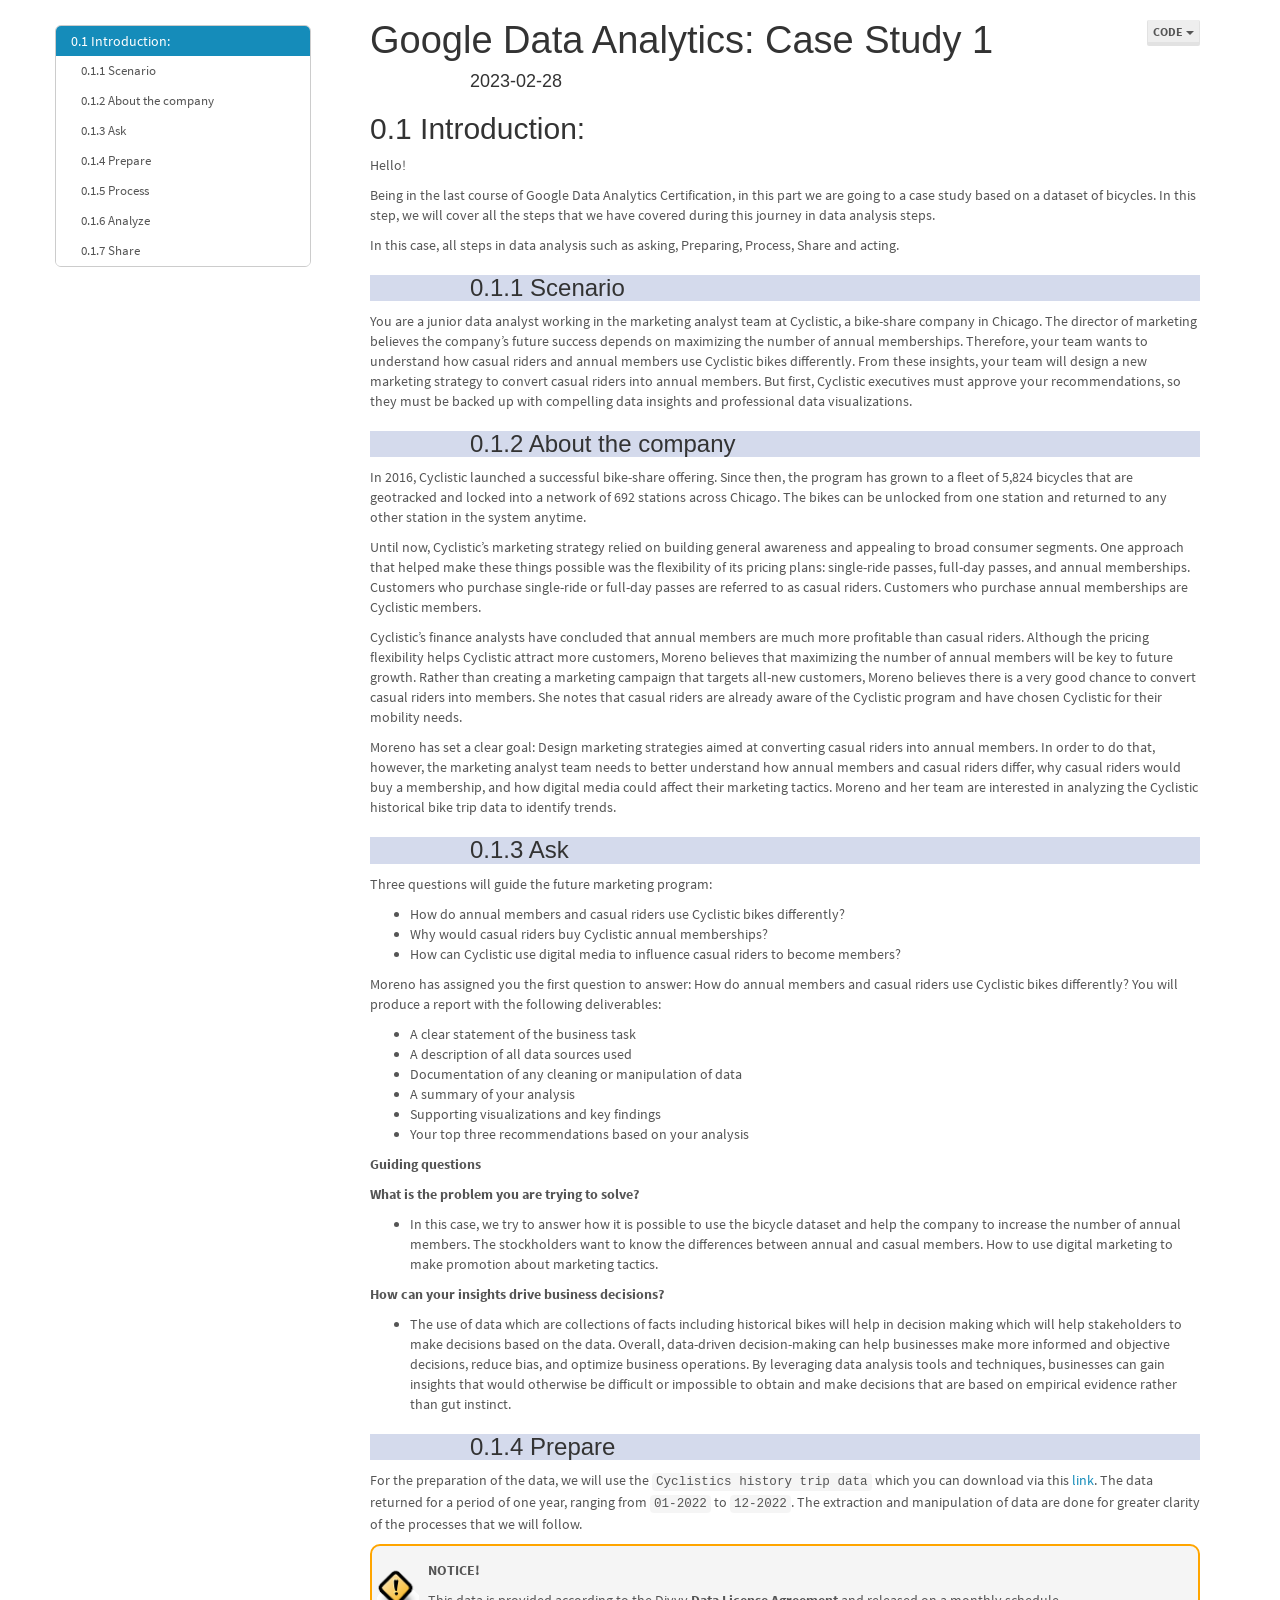
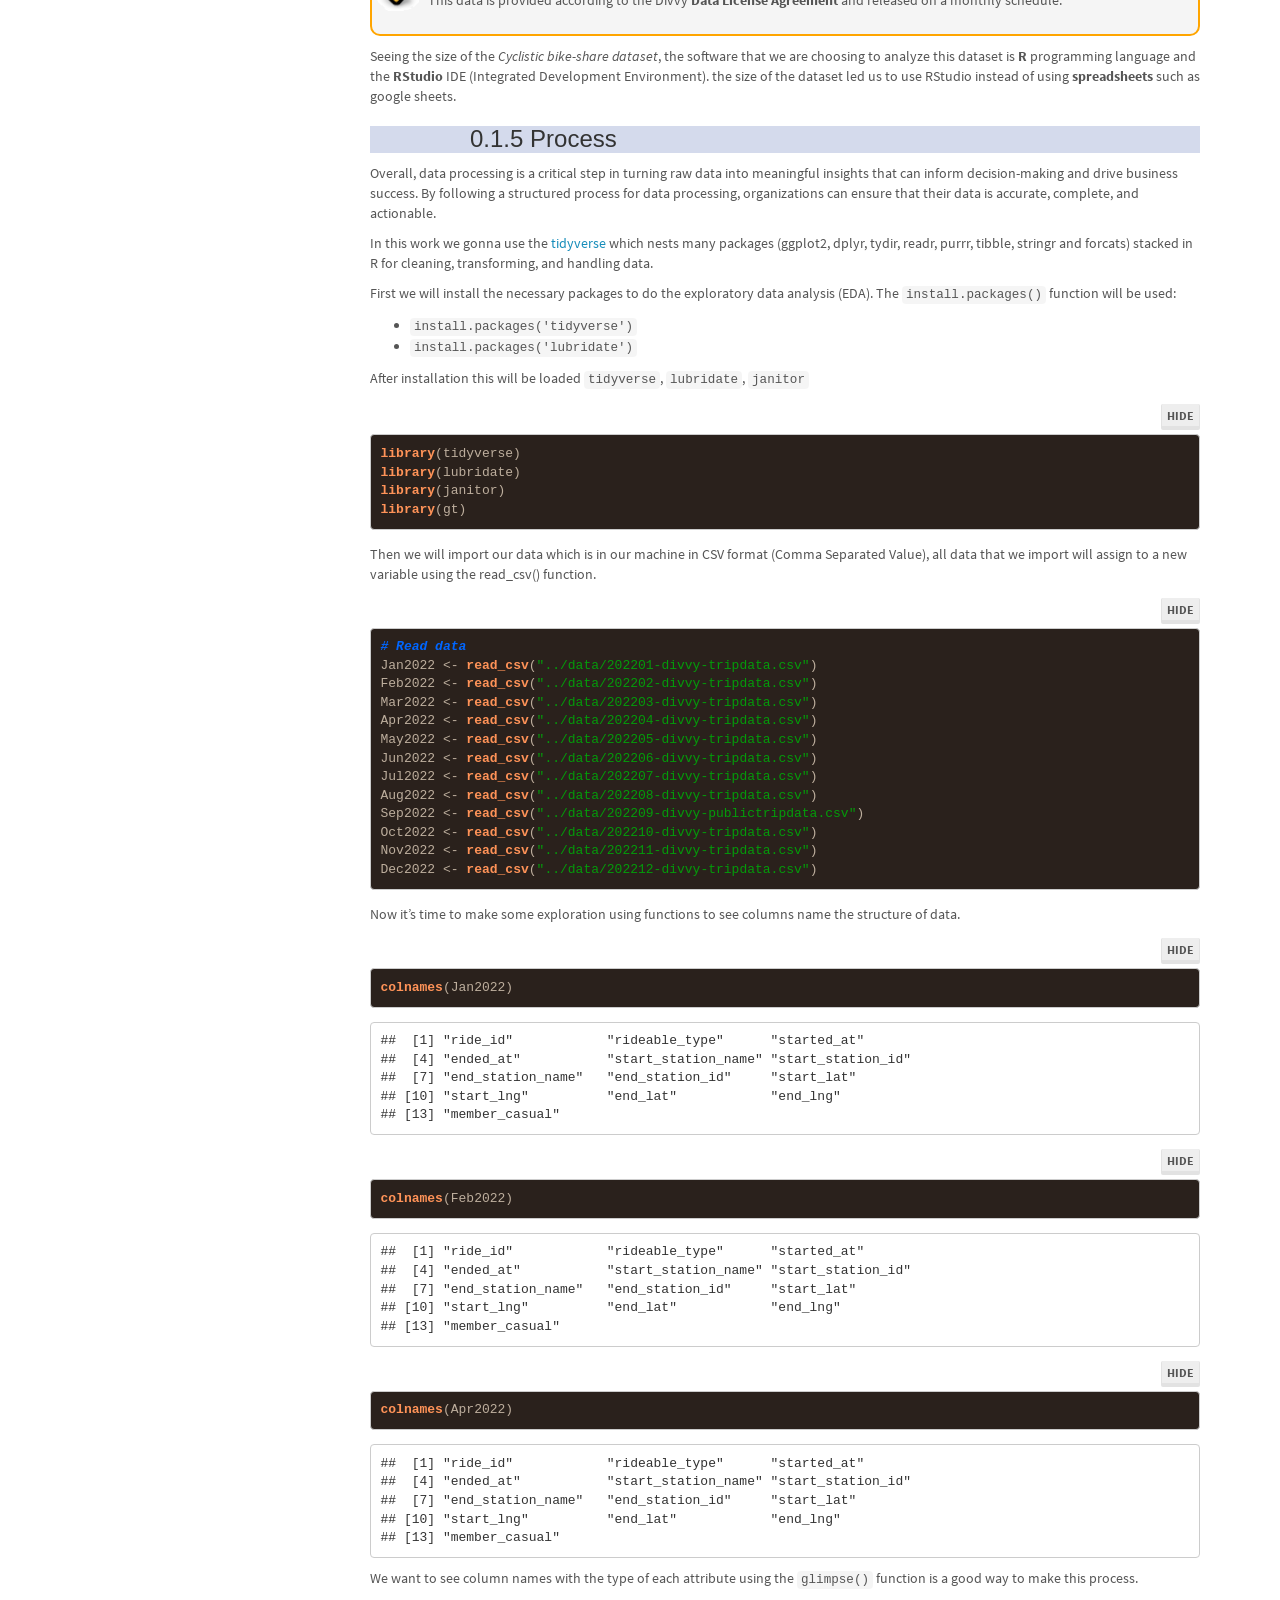
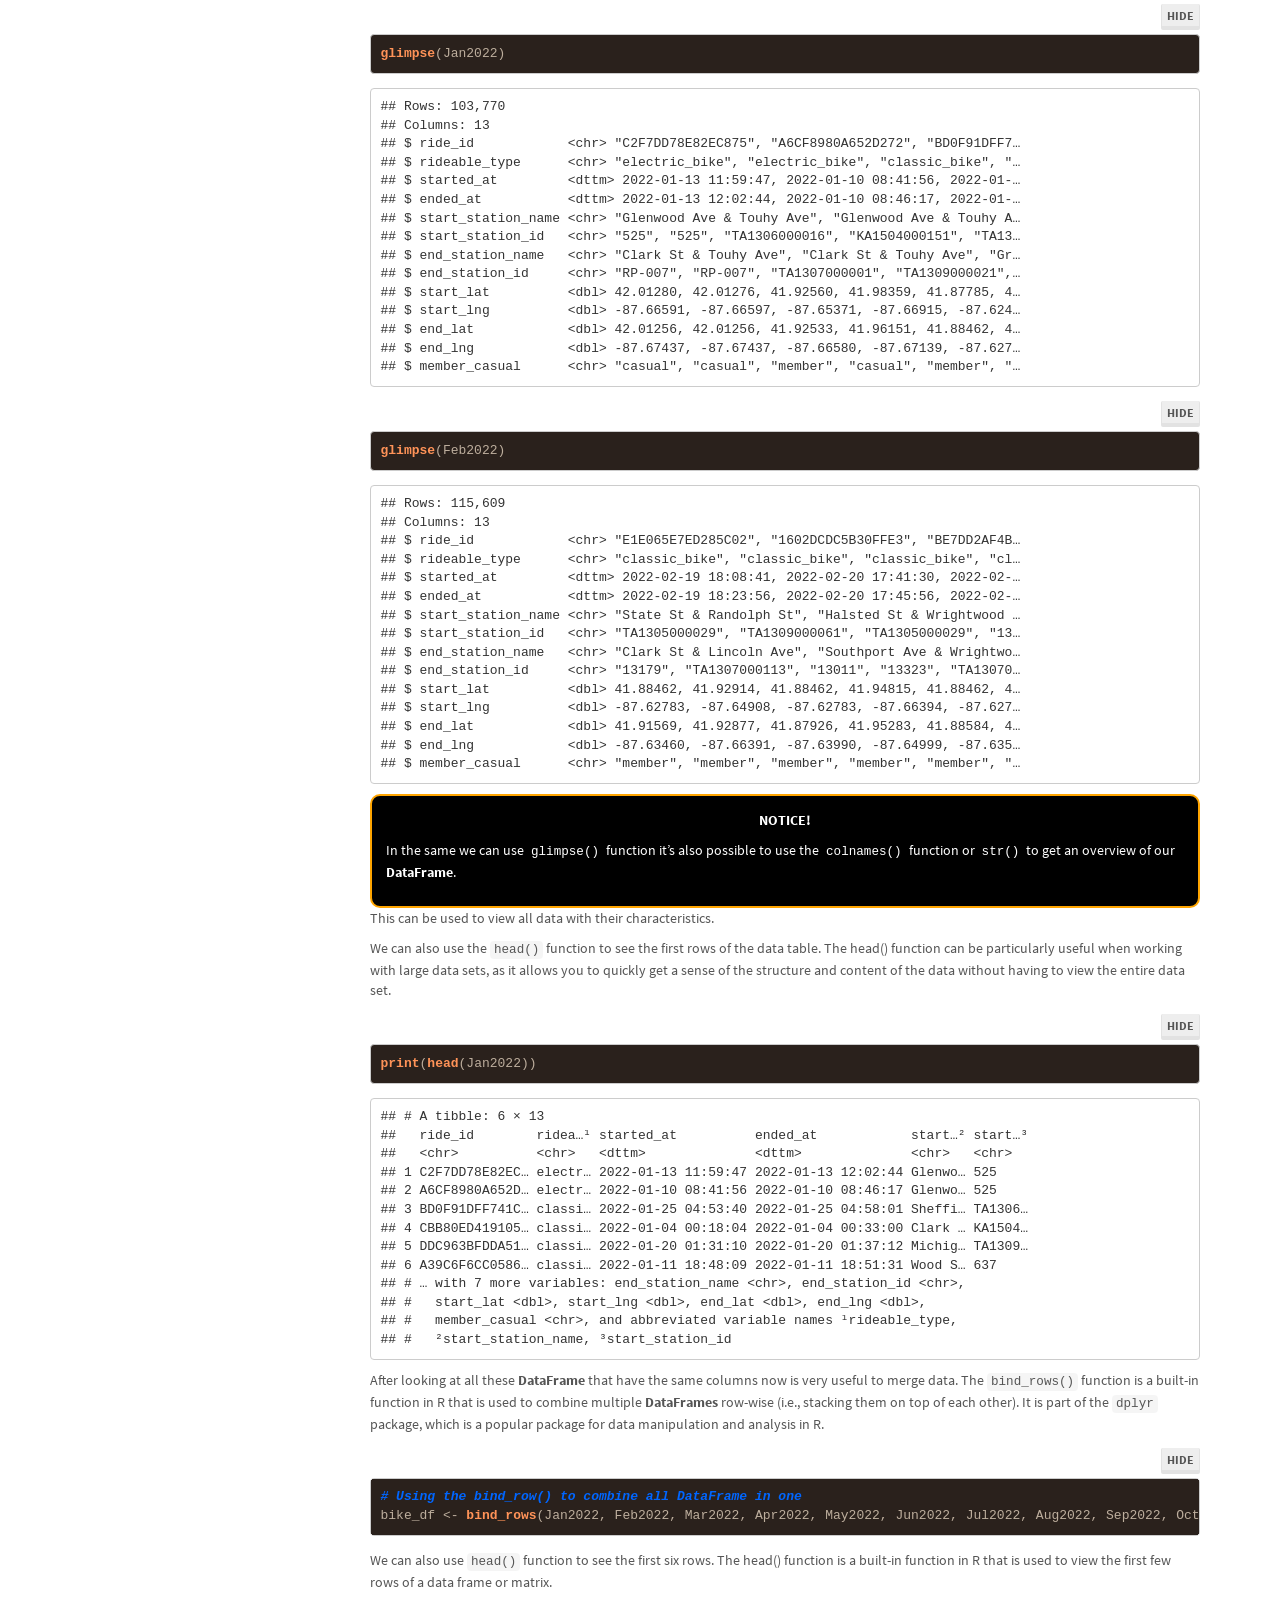
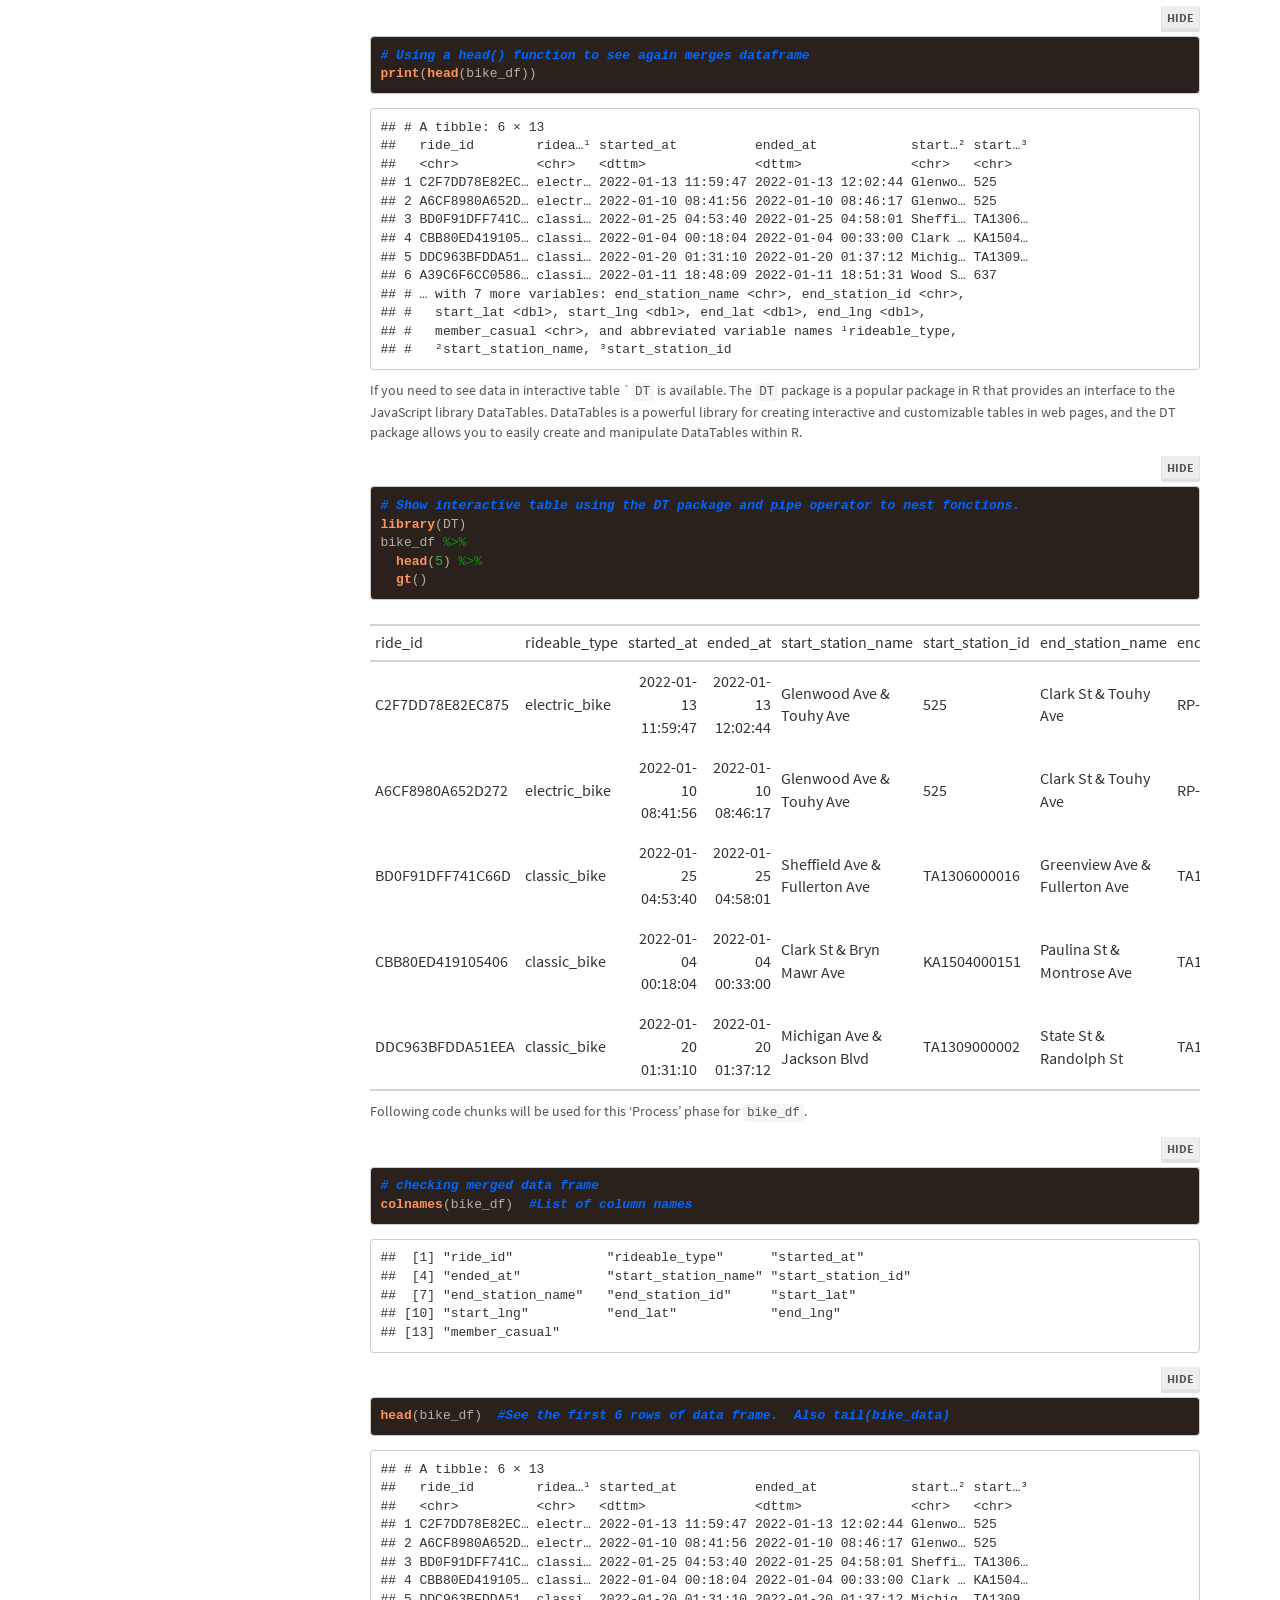
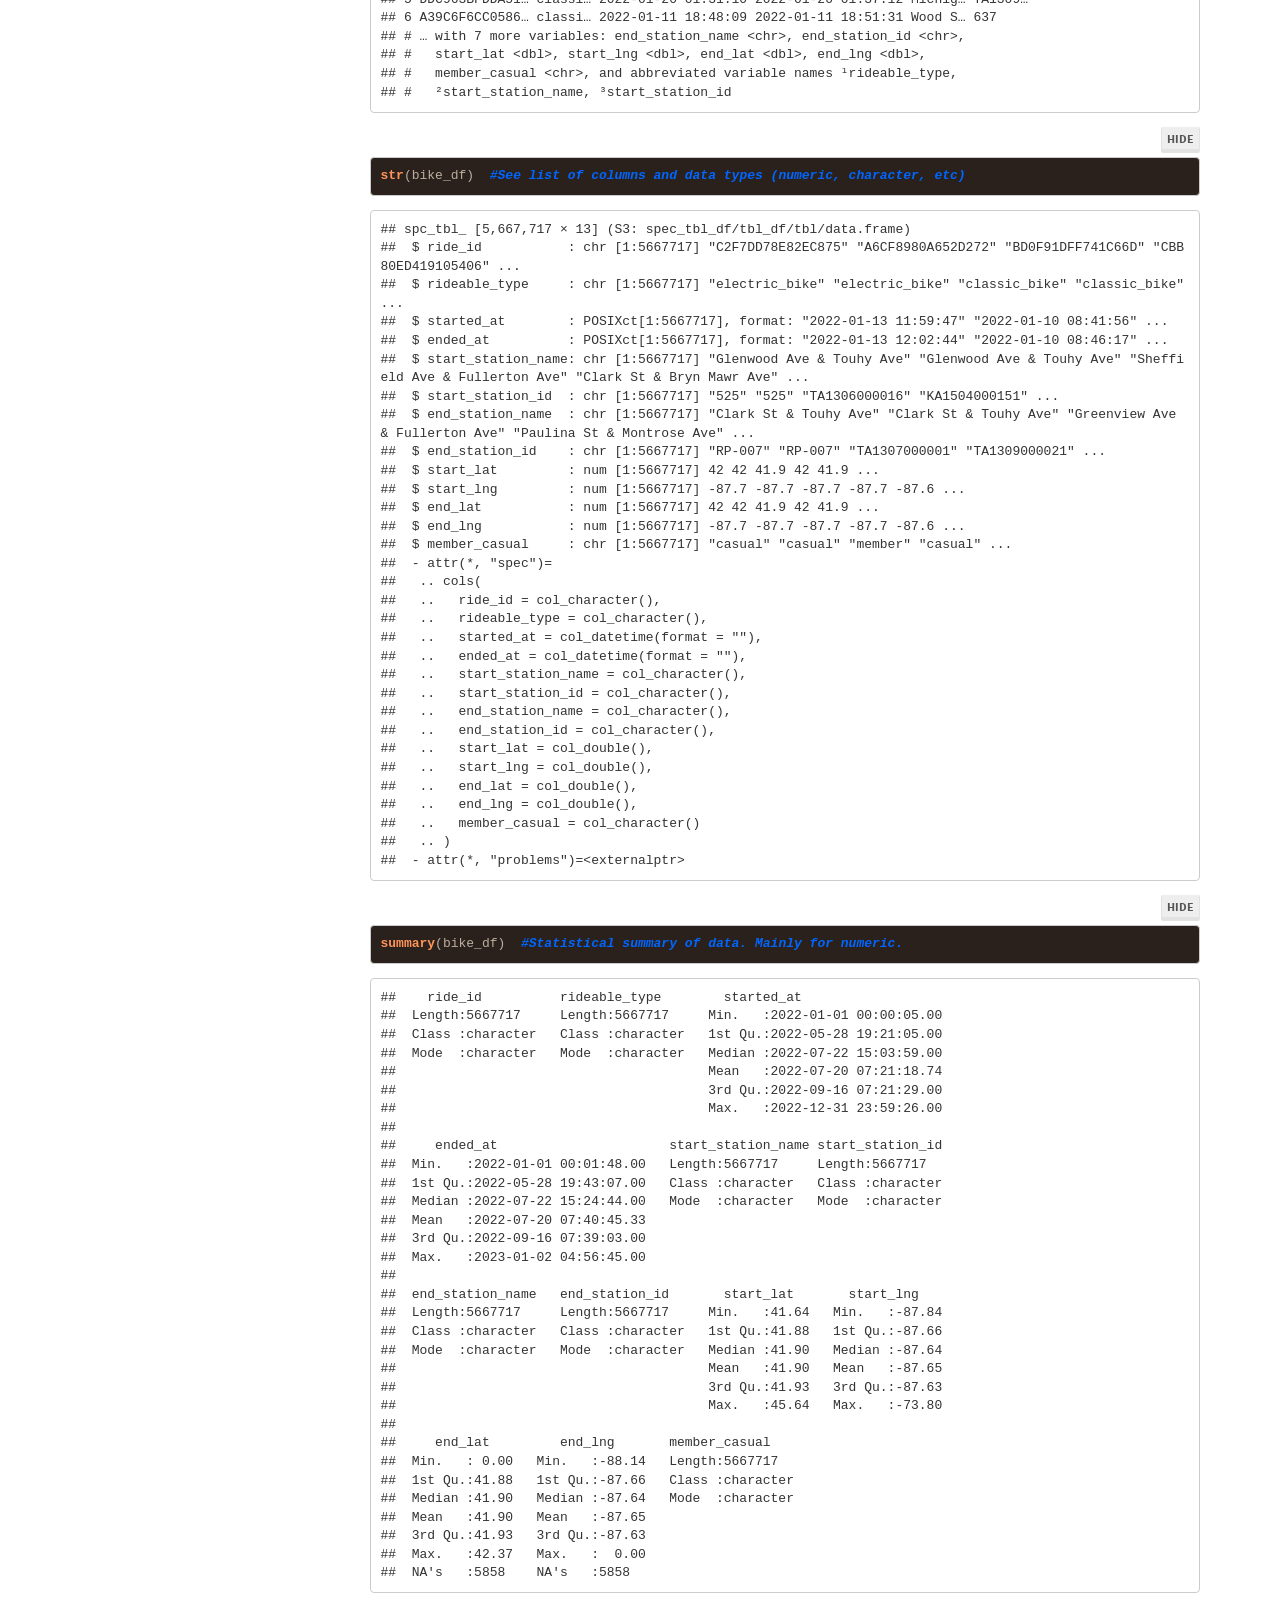
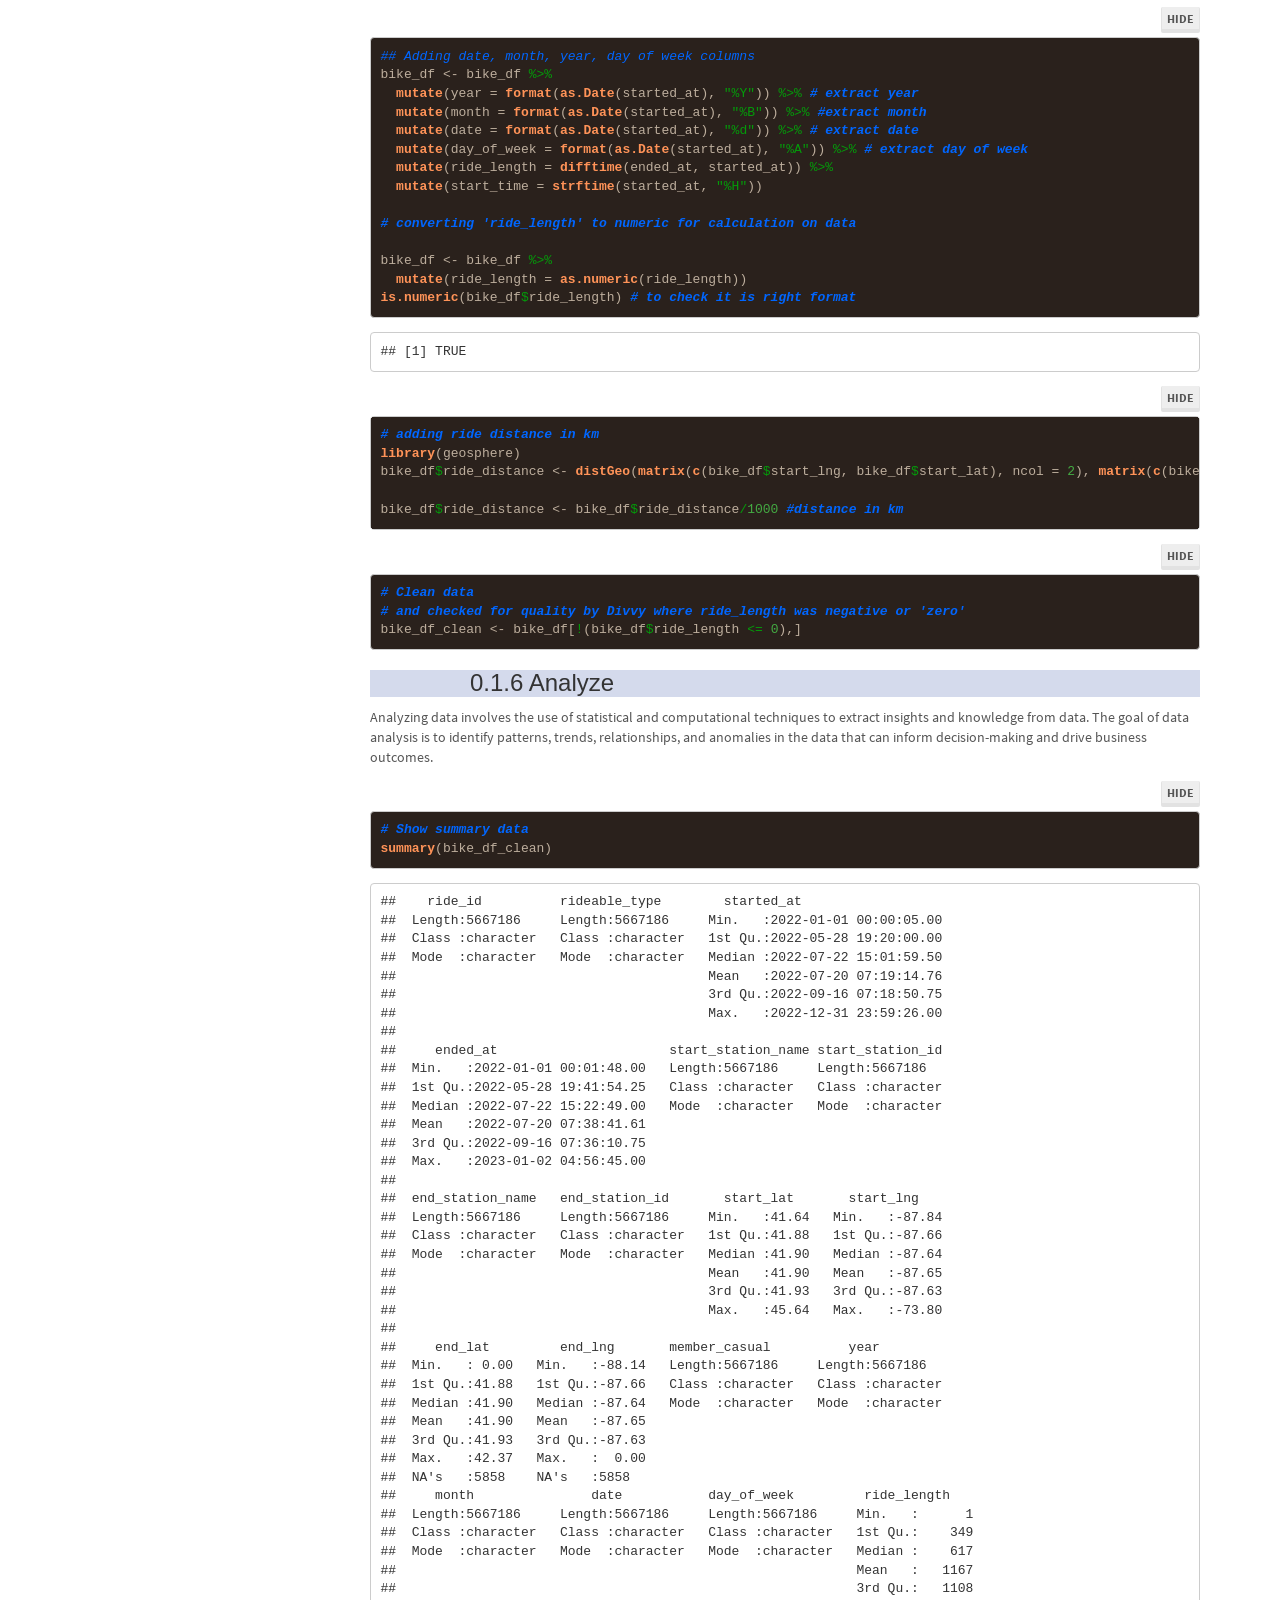
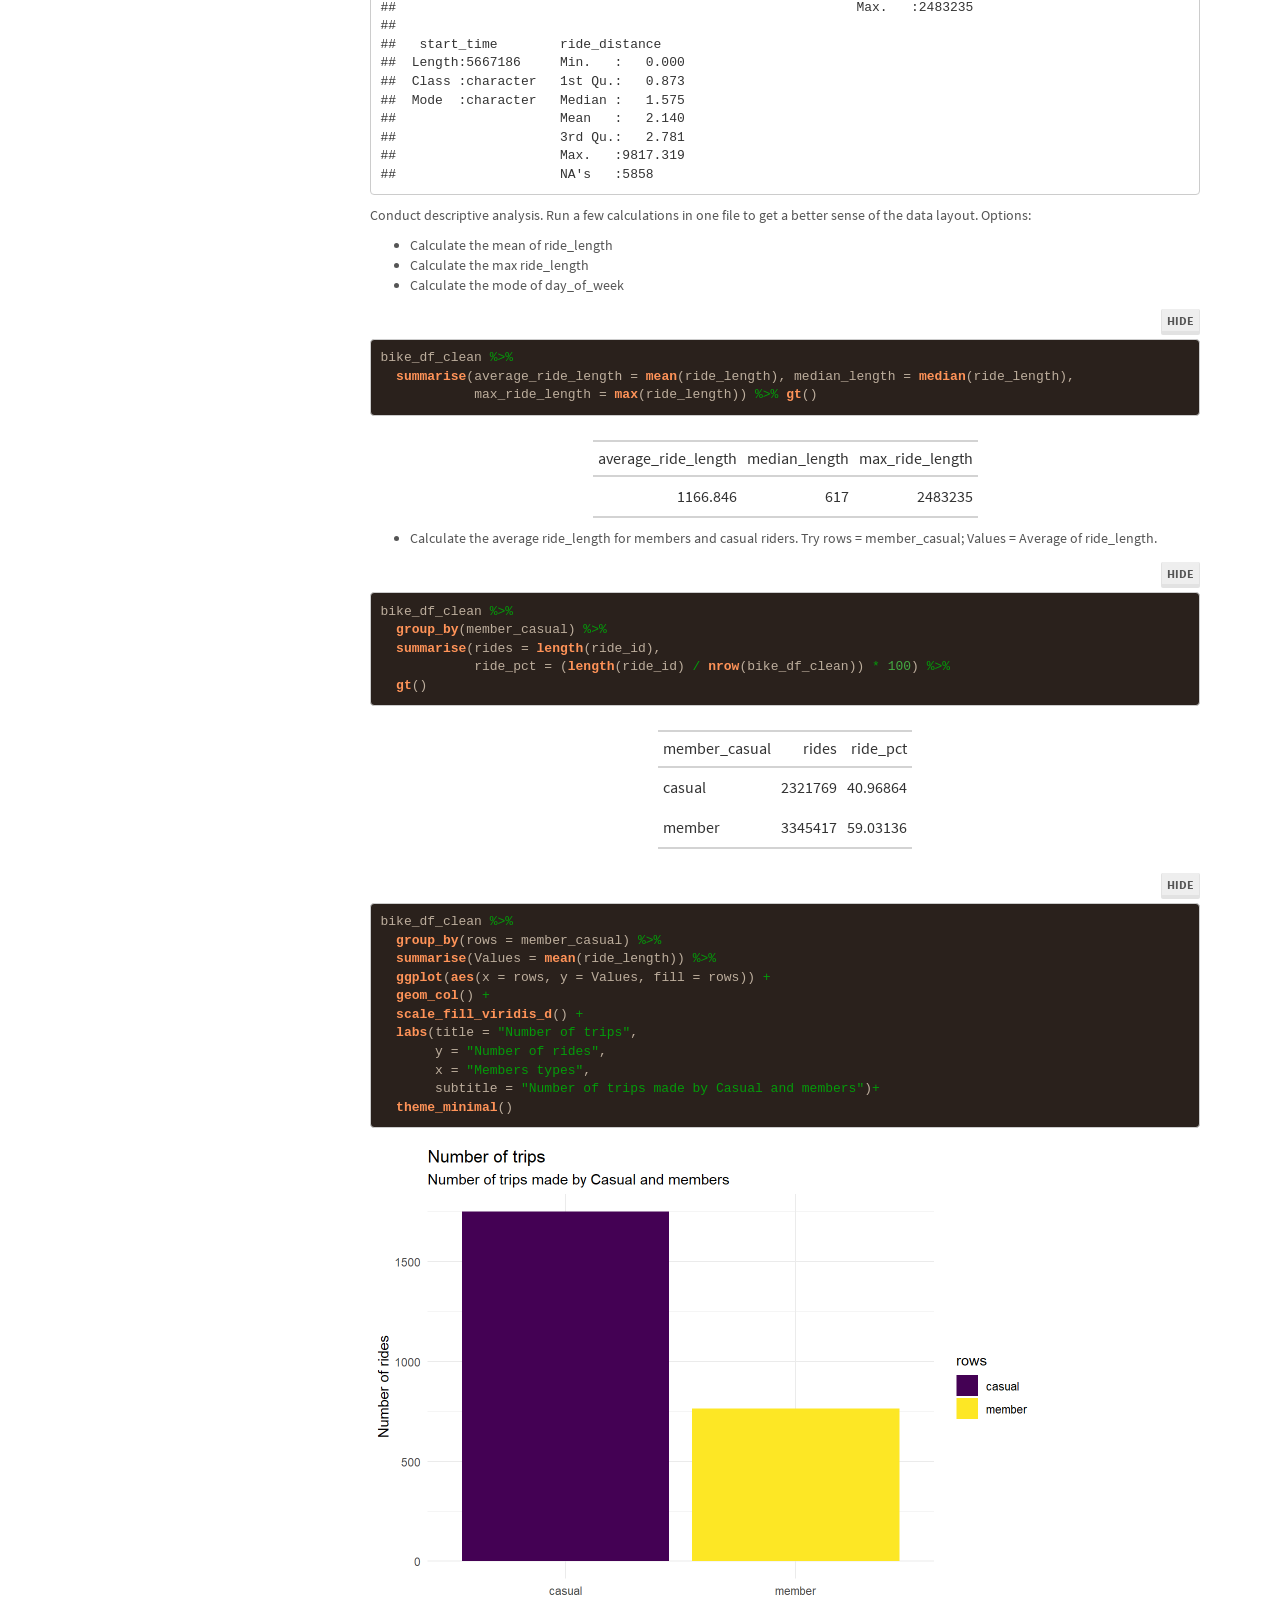
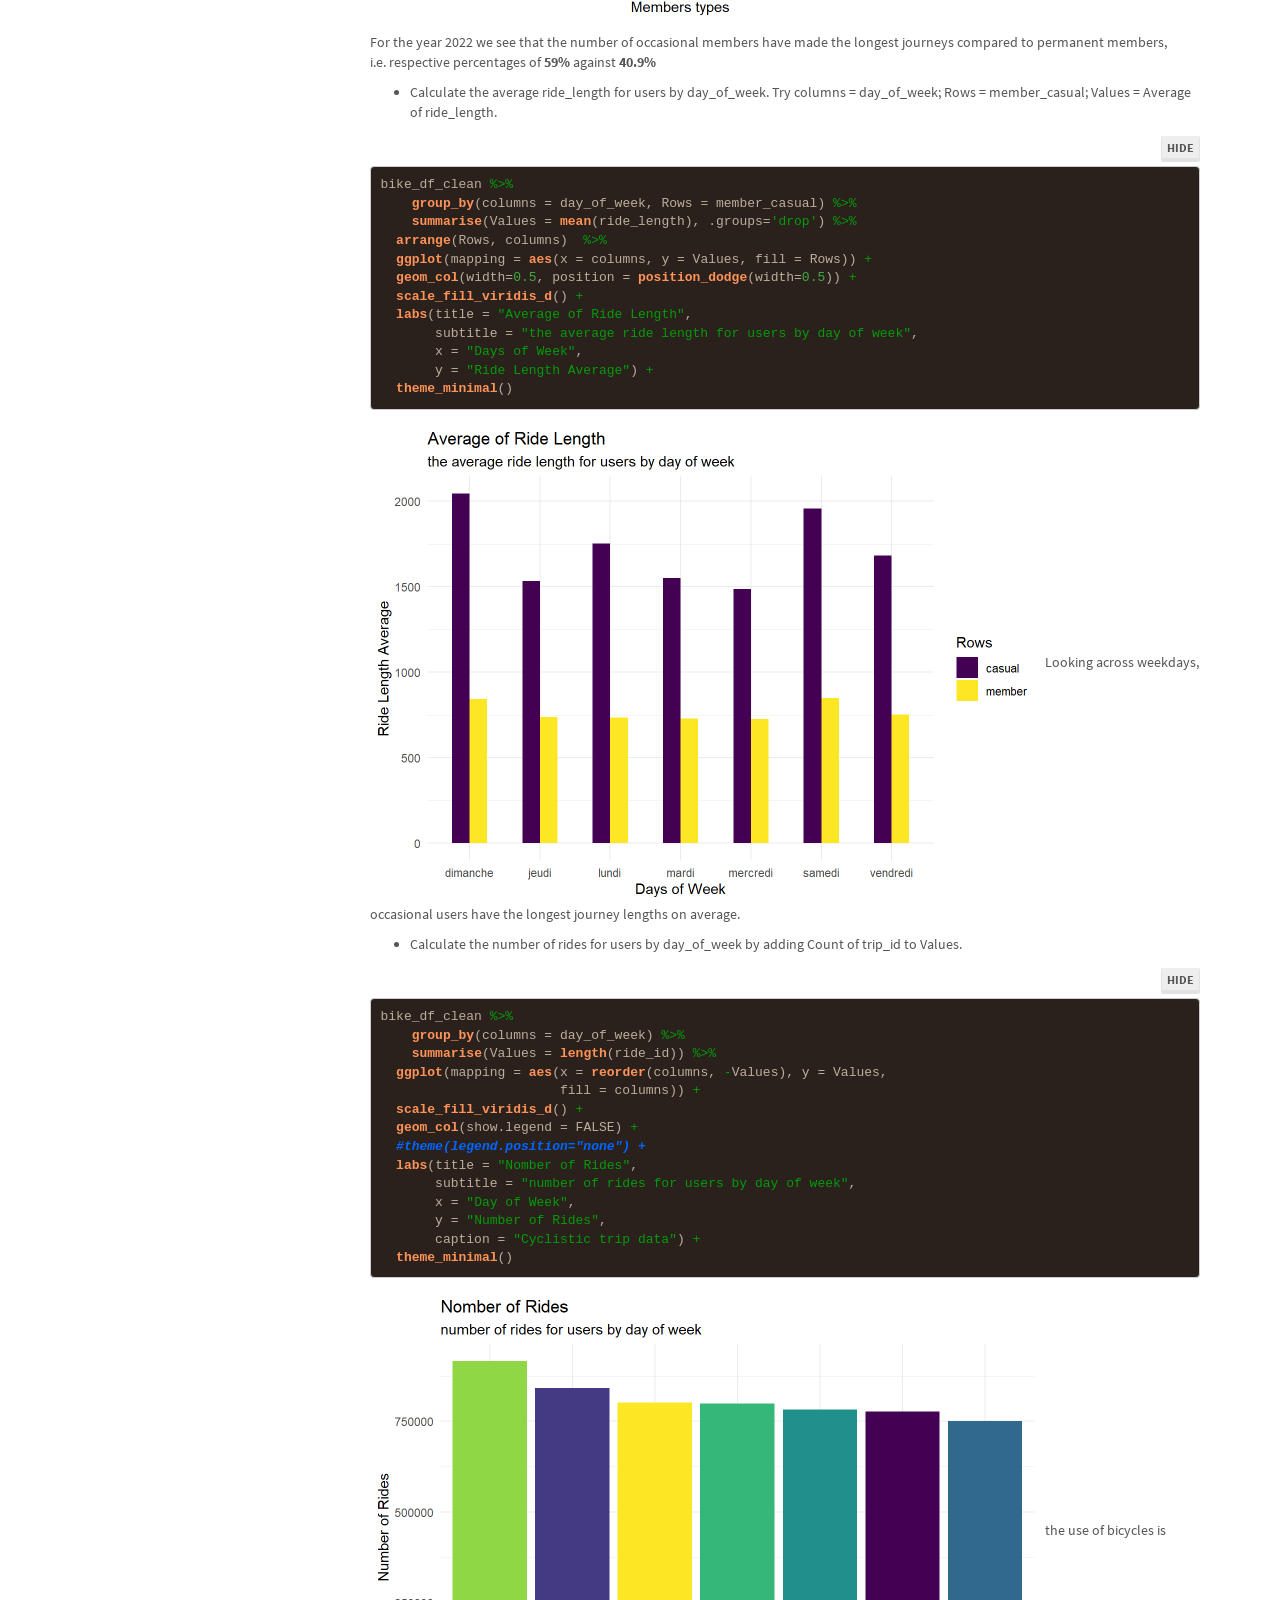
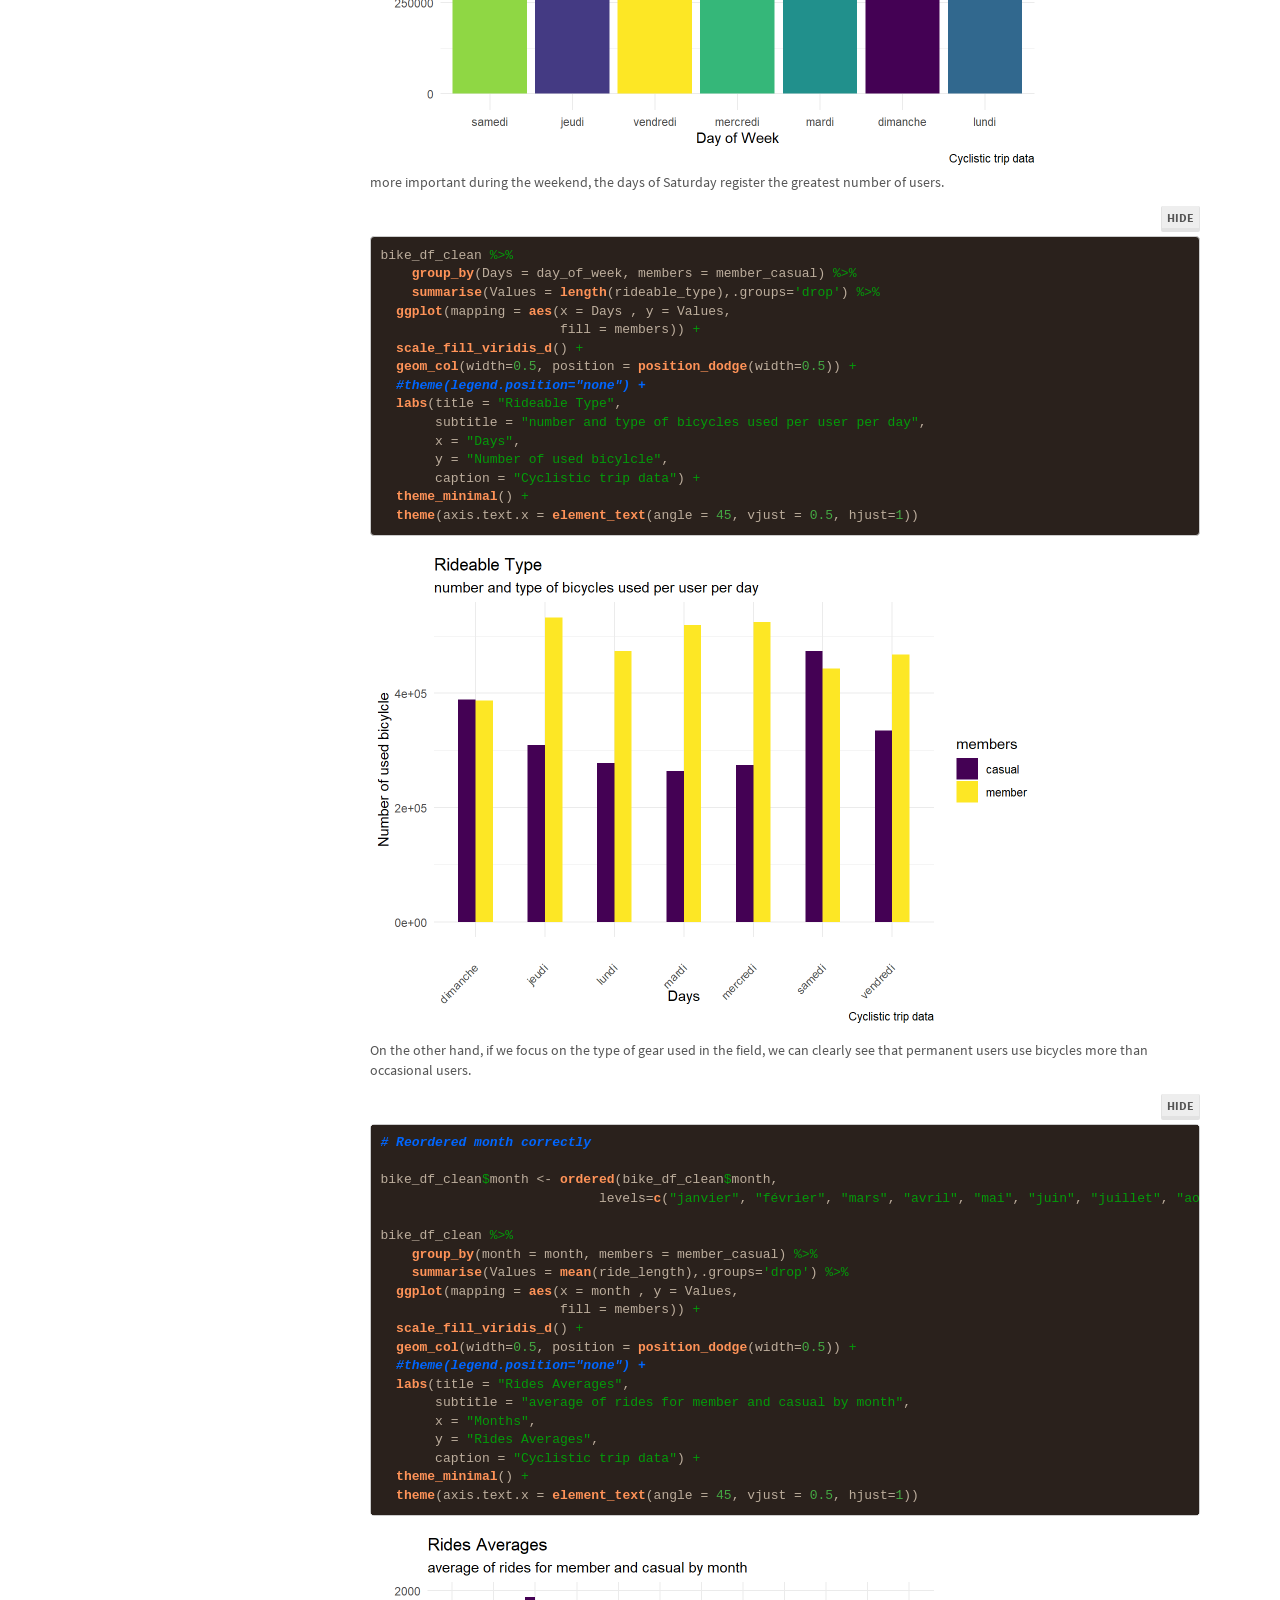
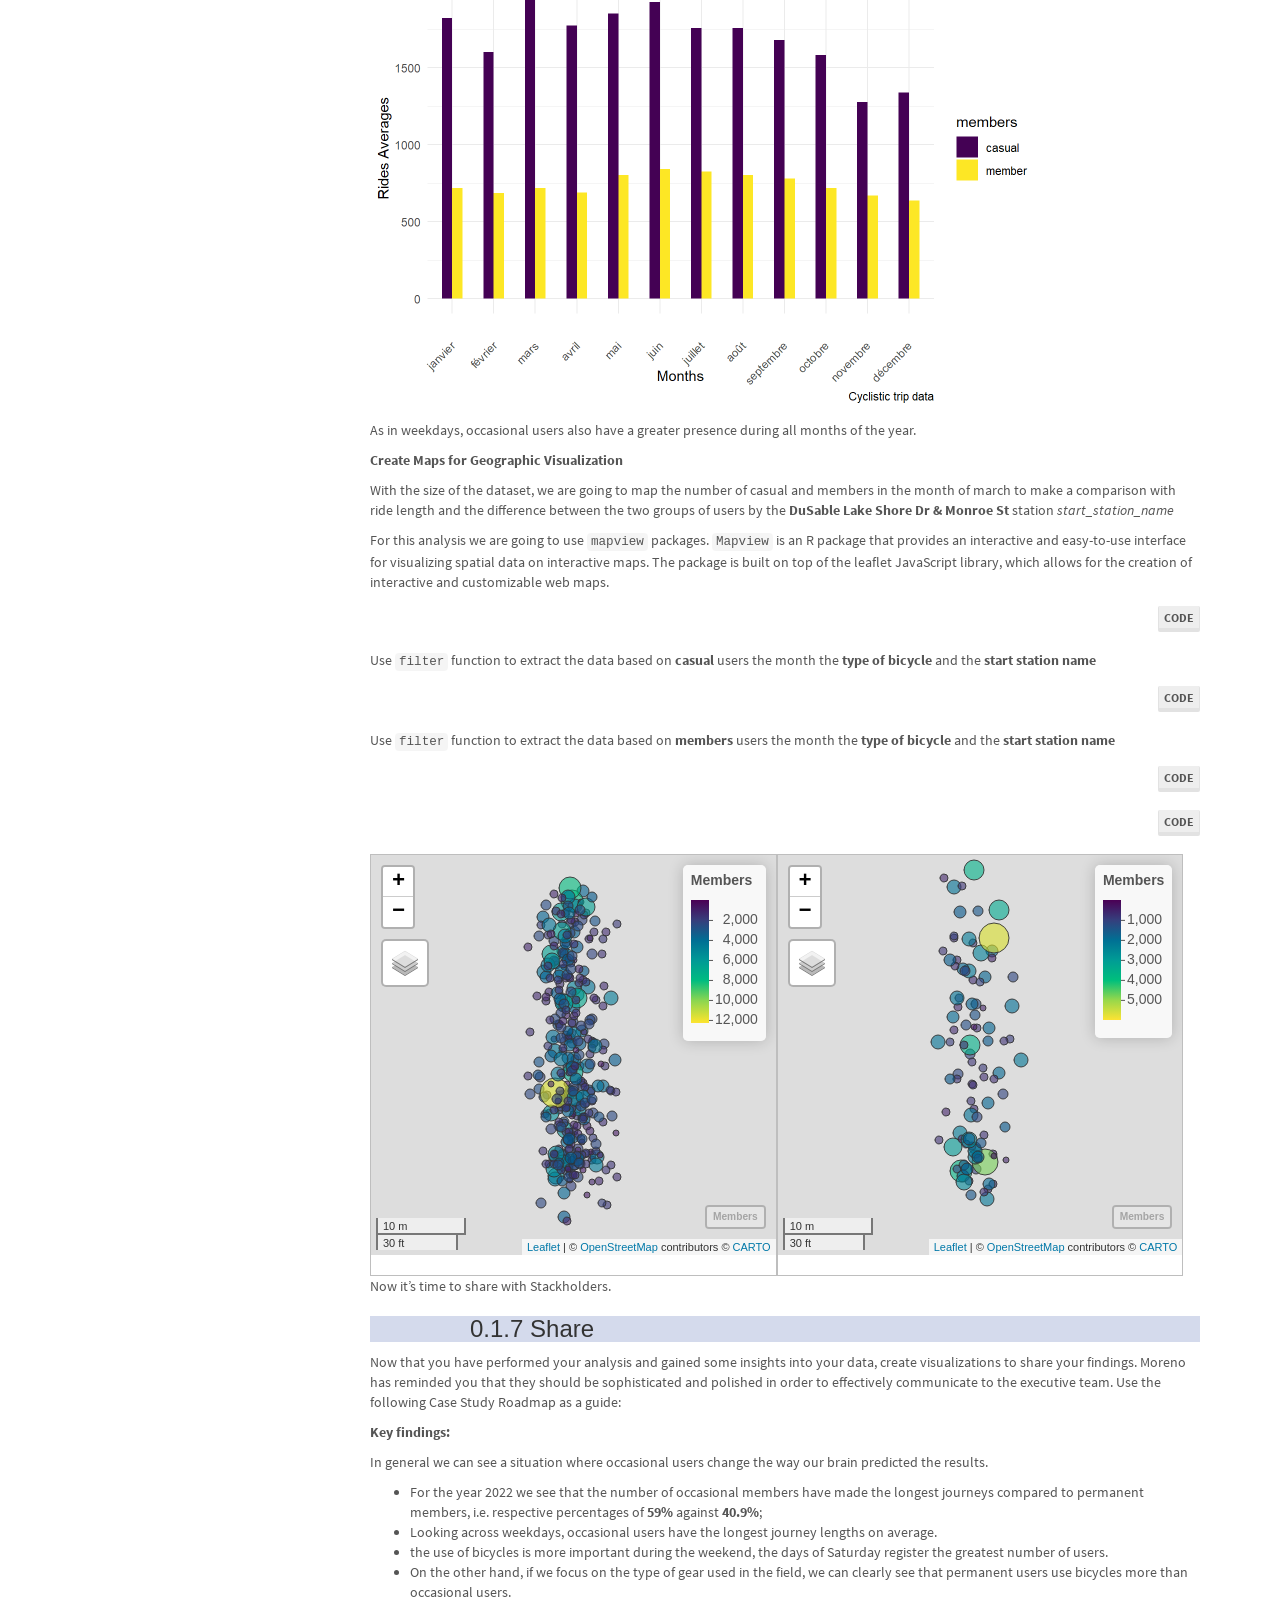
==== commit 74f542bb: "update work" ====
--- a/index.html
+++ b/index.html
@@ -1382,6 +1382,5383 @@
   });
 
 }
+</script>
+<script>(function() {
+  // If window.HTMLWidgets is already defined, then use it; otherwise create a
+  // new object. This allows preceding code to set options that affect the
+  // initialization process (though none currently exist).
+  window.HTMLWidgets = window.HTMLWidgets || {};
+
+  // See if we're running in a viewer pane. If not, we're in a web browser.
+  var viewerMode = window.HTMLWidgets.viewerMode =
+      /\bviewer_pane=1\b/.test(window.location);
+
+  // See if we're running in Shiny mode. If not, it's a static document.
+  // Note that static widgets can appear in both Shiny and static modes, but
+  // obviously, Shiny widgets can only appear in Shiny apps/documents.
+  var shinyMode = window.HTMLWidgets.shinyMode =
+      typeof(window.Shiny) !== "undefined" && !!window.Shiny.outputBindings;
+
+  // We can't count on jQuery being available, so we implement our own
+  // version if necessary.
+  function querySelectorAll(scope, selector) {
+    if (typeof(jQuery) !== "undefined" && scope instanceof jQuery) {
+      return scope.find(selector);
+    }
+    if (scope.querySelectorAll) {
+      return scope.querySelectorAll(selector);
+    }
+  }
+
+  function asArray(value) {
+    if (value === null)
+      return [];
+    if ($.isArray(value))
+      return value;
+    return [value];
+  }
+
+  // Implement jQuery's extend
+  function extend(target /*, ... */) {
+    if (arguments.length == 1) {
+      return target;
+    }
+    for (var i = 1; i < arguments.length; i++) {
+      var source = arguments[i];
+      for (var prop in source) {
+        if (source.hasOwnProperty(prop)) {
+          target[prop] = source[prop];
+        }
+      }
+    }
+    return target;
+  }
+
+  // IE8 doesn't support Array.forEach.
+  function forEach(values, callback, thisArg) {
+    if (values.forEach) {
+      values.forEach(callback, thisArg);
+    } else {
+      for (var i = 0; i < values.length; i++) {
+        callback.call(thisArg, values[i], i, values);
+      }
+    }
+  }
+
+  // Replaces the specified method with the return value of funcSource.
+  //
+  // Note that funcSource should not BE the new method, it should be a function
+  // that RETURNS the new method. funcSource receives a single argument that is
+  // the overridden method, it can be called from the new method. The overridden
+  // method can be called like a regular function, it has the target permanently
+  // bound to it so "this" will work correctly.
+  function overrideMethod(target, methodName, funcSource) {
+    var superFunc = target[methodName] || function() {};
+    var superFuncBound = function() {
+      return superFunc.apply(target, arguments);
+    };
+    target[methodName] = funcSource(superFuncBound);
+  }
+
+  // Add a method to delegator that, when invoked, calls
+  // delegatee.methodName. If there is no such method on
+  // the delegatee, but there was one on delegator before
+  // delegateMethod was called, then the original version
+  // is invoked instead.
+  // For example:
+  //
+  // var a = {
+  //   method1: function() { console.log('a1'); }
+  //   method2: function() { console.log('a2'); }
+  // };
+  // var b = {
+  //   method1: function() { console.log('b1'); }
+  // };
+  // delegateMethod(a, b, "method1");
+  // delegateMethod(a, b, "method2");
+  // a.method1();
+  // a.method2();
+  //
+  // The output would be "b1", "a2".
+  function delegateMethod(delegator, delegatee, methodName) {
+    var inherited = delegator[methodName];
+    delegator[methodName] = function() {
+      var target = delegatee;
+      var method = delegatee[methodName];
+
+      // The method doesn't exist on the delegatee. Instead,
+      // call the method on the delegator, if it exists.
+      if (!method) {
+        target = delegator;
+        method = inherited;
+      }
+
+      if (method) {
+        return method.apply(target, arguments);
+      }
+    };
+  }
+
+  // Implement a vague facsimilie of jQuery's data method
+  function elementData(el, name, value) {
+    if (arguments.length == 2) {
+      return el["htmlwidget_data_" + name];
+    } else if (arguments.length == 3) {
+      el["htmlwidget_data_" + name] = value;
+      return el;
+    } else {
+      throw new Error("Wrong number of arguments for elementData: " +
+        arguments.length);
+    }
+  }
+
+  // http://stackoverflow.com/questions/3446170/escape-string-for-use-in-javascript-regex
+  function escapeRegExp(str) {
+    return str.replace(/[\-\[\]\/\{\}\(\)\*\+\?\.\\\^\$\|]/g, "\\$&");
+  }
+
+  function hasClass(el, className) {
+    var re = new RegExp("\\b" + escapeRegExp(className) + "\\b");
+    return re.test(el.className);
+  }
+
+  // elements - array (or array-like object) of HTML elements
+  // className - class name to test for
+  // include - if true, only return elements with given className;
+  //   if false, only return elements *without* given className
+  function filterByClass(elements, className, include) {
+    var results = [];
+    for (var i = 0; i < elements.length; i++) {
+      if (hasClass(elements[i], className) == include)
+        results.push(elements[i]);
+    }
+    return results;
+  }
+
+  function on(obj, eventName, func) {
+    if (obj.addEventListener) {
+      obj.addEventListener(eventName, func, false);
+    } else if (obj.attachEvent) {
+      obj.attachEvent(eventName, func);
+    }
+  }
+
+  function off(obj, eventName, func) {
+    if (obj.removeEventListener)
+      obj.removeEventListener(eventName, func, false);
+    else if (obj.detachEvent) {
+      obj.detachEvent(eventName, func);
+    }
+  }
+
+  // Translate array of values to top/right/bottom/left, as usual with
+  // the "padding" CSS property
+  // https://developer.mozilla.org/en-US/docs/Web/CSS/padding
+  function unpackPadding(value) {
+    if (typeof(value) === "number")
+      value = [value];
+    if (value.length === 1) {
+      return {top: value[0], right: value[0], bottom: value[0], left: value[0]};
+    }
+    if (value.length === 2) {
+      return {top: value[0], right: value[1], bottom: value[0], left: value[1]};
+    }
+    if (value.length === 3) {
+      return {top: value[0], right: value[1], bottom: value[2], left: value[1]};
+    }
+    if (value.length === 4) {
+      return {top: value[0], right: value[1], bottom: value[2], left: value[3]};
+    }
+  }
+
+  // Convert an unpacked padding object to a CSS value
+  function paddingToCss(paddingObj) {
+    return paddingObj.top + "px " + paddingObj.right + "px " + paddingObj.bottom + "px " + paddingObj.left + "px";
+  }
+
+  // Makes a number suitable for CSS
+  function px(x) {
+    if (typeof(x) === "number")
+      return x + "px";
+    else
+      return x;
+  }
+
+  // Retrieves runtime widget sizing information for an element.
+  // The return value is either null, or an object with fill, padding,
+  // defaultWidth, defaultHeight fields.
+  function sizingPolicy(el) {
+    var sizingEl = document.querySelector("script[data-for='" + el.id + "'][type='application/htmlwidget-sizing']");
+    if (!sizingEl)
+      return null;
+    var sp = JSON.parse(sizingEl.textContent || sizingEl.text || "{}");
+    if (viewerMode) {
+      return sp.viewer;
+    } else {
+      return sp.browser;
+    }
+  }
+
+  // @param tasks Array of strings (or falsy value, in which case no-op).
+  //   Each element must be a valid JavaScript expression that yields a
+  //   function. Or, can be an array of objects with "code" and "data"
+  //   properties; in this case, the "code" property should be a string
+  //   of JS that's an expr that yields a function, and "data" should be
+  //   an object that will be added as an additional argument when that
+  //   function is called.
+  // @param target The object that will be "this" for each function
+  //   execution.
+  // @param args Array of arguments to be passed to the functions. (The
+  //   same arguments will be passed to all functions.)
+  function evalAndRun(tasks, target, args) {
+    if (tasks) {
+      forEach(tasks, function(task) {
+        var theseArgs = args;
+        if (typeof(task) === "object") {
+          theseArgs = theseArgs.concat([task.data]);
+          task = task.code;
+        }
+        var taskFunc = tryEval(task);
+        if (typeof(taskFunc) !== "function") {
+          throw new Error("Task must be a function! Source:\n" + task);
+        }
+        taskFunc.apply(target, theseArgs);
+      });
+    }
+  }
+
+  // Attempt eval() both with and without enclosing in parentheses.
+  // Note that enclosing coerces a function declaration into
+  // an expression that eval() can parse
+  // (otherwise, a SyntaxError is thrown)
+  function tryEval(code) {
+    var result = null;
+    try {
+      result = eval("(" + code + ")");
+    } catch(error) {
+      if (!(error instanceof SyntaxError)) {
+        throw error;
+      }
+      try {
+        result = eval(code);
+      } catch(e) {
+        if (e instanceof SyntaxError) {
+          throw error;
+        } else {
+          throw e;
+        }
+      }
+    }
+    return result;
+  }
+
+  function initSizing(el) {
+    var sizing = sizingPolicy(el);
+    if (!sizing)
+      return;
+
+    var cel = document.getElementById("htmlwidget_container");
+    if (!cel)
+      return;
+
+    if (typeof(sizing.padding) !== "undefined") {
+      document.body.style.margin = "0";
+      document.body.style.padding = paddingToCss(unpackPadding(sizing.padding));
+    }
+
+    if (sizing.fill) {
+      document.body.style.overflow = "hidden";
+      document.body.style.width = "100%";
+      document.body.style.height = "100%";
+      document.documentElement.style.width = "100%";
+      document.documentElement.style.height = "100%";
+      cel.style.position = "absolute";
+      var pad = unpackPadding(sizing.padding);
+      cel.style.top = pad.top + "px";
+      cel.style.right = pad.right + "px";
+      cel.style.bottom = pad.bottom + "px";
+      cel.style.left = pad.left + "px";
+      el.style.width = "100%";
+      el.style.height = "100%";
+
+      return {
+        getWidth: function() { return cel.getBoundingClientRect().width; },
+        getHeight: function() { return cel.getBoundingClientRect().height; }
+      };
+
+    } else {
+      el.style.width = px(sizing.width);
+      el.style.height = px(sizing.height);
+
+      return {
+        getWidth: function() { return cel.getBoundingClientRect().width; },
+        getHeight: function() { return cel.getBoundingClientRect().height; }
+      };
+    }
+  }
+
+  // Default implementations for methods
+  var defaults = {
+    find: function(scope) {
+      return querySelectorAll(scope, "." + this.name);
+    },
+    renderError: function(el, err) {
+      var $el = $(el);
+
+      this.clearError(el);
+
+      // Add all these error classes, as Shiny does
+      var errClass = "shiny-output-error";
+      if (err.type !== null) {
+        // use the classes of the error condition as CSS class names
+        errClass = errClass + " " + $.map(asArray(err.type), function(type) {
+          return errClass + "-" + type;
+        }).join(" ");
+      }
+      errClass = errClass + " htmlwidgets-error";
+
+      // Is el inline or block? If inline or inline-block, just display:none it
+      // and add an inline error.
+      var display = $el.css("display");
+      $el.data("restore-display-mode", display);
+
+      if (display === "inline" || display === "inline-block") {
+        $el.hide();
+        if (err.message !== "") {
+          var errorSpan = $("<span>").addClass(errClass);
+          errorSpan.text(err.message);
+          $el.after(errorSpan);
+        }
+      } else if (display === "block") {
+        // If block, add an error just after the el, set visibility:none on the
+        // el, and position the error to be on top of the el.
+        // Mark it with a unique ID and CSS class so we can remove it later.
+        $el.css("visibility", "hidden");
+        if (err.message !== "") {
+          var errorDiv = $("<div>").addClass(errClass).css("position", "absolute")
+            .css("top", el.offsetTop)
+            .css("left", el.offsetLeft)
+            // setting width can push out the page size, forcing otherwise
+            // unnecessary scrollbars to appear and making it impossible for
+            // the element to shrink; so use max-width instead
+            .css("maxWidth", el.offsetWidth)
+            .css("height", el.offsetHeight);
+          errorDiv.text(err.message);
+          $el.after(errorDiv);
+
+          // Really dumb way to keep the size/position of the error in sync with
+          // the parent element as the window is resized or whatever.
+          var intId = setInterval(function() {
+            if (!errorDiv[0].parentElement) {
+              clearInterval(intId);
+              return;
+            }
+            errorDiv
+              .css("top", el.offsetTop)
+              .css("left", el.offsetLeft)
+              .css("maxWidth", el.offsetWidth)
+              .css("height", el.offsetHeight);
+          }, 500);
+        }
+      }
+    },
+    clearError: function(el) {
+      var $el = $(el);
+      var display = $el.data("restore-display-mode");
+      $el.data("restore-display-mode", null);
+
+      if (display === "inline" || display === "inline-block") {
+        if (display)
+          $el.css("display", display);
+        $(el.nextSibling).filter(".htmlwidgets-error").remove();
+      } else if (display === "block"){
+        $el.css("visibility", "inherit");
+        $(el.nextSibling).filter(".htmlwidgets-error").remove();
+      }
+    },
+    sizing: {}
+  };
+
+  // Called by widget bindings to register a new type of widget. The definition
+  // object can contain the following properties:
+  // - name (required) - A string indicating the binding name, which will be
+  //   used by default as the CSS classname to look for.
+  // - initialize (optional) - A function(el) that will be called once per
+  //   widget element; if a value is returned, it will be passed as the third
+  //   value to renderValue.
+  // - renderValue (required) - A function(el, data, initValue) that will be
+  //   called with data. Static contexts will cause this to be called once per
+  //   element; Shiny apps will cause this to be called multiple times per
+  //   element, as the data changes.
+  window.HTMLWidgets.widget = function(definition) {
+    if (!definition.name) {
+      throw new Error("Widget must have a name");
+    }
+    if (!definition.type) {
+      throw new Error("Widget must have a type");
+    }
+    // Currently we only support output widgets
+    if (definition.type !== "output") {
+      throw new Error("Unrecognized widget type '" + definition.type + "'");
+    }
+    // TODO: Verify that .name is a valid CSS classname
+
+    // Support new-style instance-bound definitions. Old-style class-bound
+    // definitions have one widget "object" per widget per type/class of
+    // widget; the renderValue and resize methods on such widget objects
+    // take el and instance arguments, because the widget object can't
+    // store them. New-style instance-bound definitions have one widget
+    // object per widget instance; the definition that's passed in doesn't
+    // provide renderValue or resize methods at all, just the single method
+    //   factory(el, width, height)
+    // which returns an object that has renderValue(x) and resize(w, h).
+    // This enables a far more natural programming style for the widget
+    // author, who can store per-instance state using either OO-style
+    // instance fields or functional-style closure variables (I guess this
+    // is in contrast to what can only be called C-style pseudo-OO which is
+    // what we required before).
+    if (definition.factory) {
+      definition = createLegacyDefinitionAdapter(definition);
+    }
+
+    if (!definition.renderValue) {
+      throw new Error("Widget must have a renderValue function");
+    }
+
+    // For static rendering (non-Shiny), use a simple widget registration
+    // scheme. We also use this scheme for Shiny apps/documents that also
+    // contain static widgets.
+    window.HTMLWidgets.widgets = window.HTMLWidgets.widgets || [];
+    // Merge defaults into the definition; don't mutate the original definition.
+    var staticBinding = extend({}, defaults, definition);
+    overrideMethod(staticBinding, "find", function(superfunc) {
+      return function(scope) {
+        var results = superfunc(scope);
+        // Filter out Shiny outputs, we only want the static kind
+        return filterByClass(results, "html-widget-output", false);
+      };
+    });
+    window.HTMLWidgets.widgets.push(staticBinding);
+
+    if (shinyMode) {
+      // Shiny is running. Register the definition with an output binding.
+      // The definition itself will not be the output binding, instead
+      // we will make an output binding object that delegates to the
+      // definition. This is because we foolishly used the same method
+      // name (renderValue) for htmlwidgets definition and Shiny bindings
+      // but they actually have quite different semantics (the Shiny
+      // bindings receive data that includes lots of metadata that it
+      // strips off before calling htmlwidgets renderValue). We can't
+      // just ignore the difference because in some widgets it's helpful
+      // to call this.renderValue() from inside of resize(), and if
+      // we're not delegating, then that call will go to the Shiny
+      // version instead of the htmlwidgets version.
+
+      // Merge defaults with definition, without mutating either.
+      var bindingDef = extend({}, defaults, definition);
+
+      // This object will be our actual Shiny binding.
+      var shinyBinding = new Shiny.OutputBinding();
+
+      // With a few exceptions, we'll want to simply use the bindingDef's
+      // version of methods if they are available, otherwise fall back to
+      // Shiny's defaults. NOTE: If Shiny's output bindings gain additional
+      // methods in the future, and we want them to be overrideable by
+      // HTMLWidget binding definitions, then we'll need to add them to this
+      // list.
+      delegateMethod(shinyBinding, bindingDef, "getId");
+      delegateMethod(shinyBinding, bindingDef, "onValueChange");
+      delegateMethod(shinyBinding, bindingDef, "onValueError");
+      delegateMethod(shinyBinding, bindingDef, "renderError");
+      delegateMethod(shinyBinding, bindingDef, "clearError");
+      delegateMethod(shinyBinding, bindingDef, "showProgress");
+
+      // The find, renderValue, and resize are handled differently, because we
+      // want to actually decorate the behavior of the bindingDef methods.
+
+      shinyBinding.find = function(scope) {
+        var results = bindingDef.find(scope);
+
+        // Only return elements that are Shiny outputs, not static ones
+        var dynamicResults = results.filter(".html-widget-output");
+
+        // It's possible that whatever caused Shiny to think there might be
+        // new dynamic outputs, also caused there to be new static outputs.
+        // Since there might be lots of different htmlwidgets bindings, we
+        // schedule execution for later--no need to staticRender multiple
+        // times.
+        if (results.length !== dynamicResults.length)
+          scheduleStaticRender();
+
+        return dynamicResults;
+      };
+
+      // Wrap renderValue to handle initialization, which unfortunately isn't
+      // supported natively by Shiny at the time of this writing.
+
+      shinyBinding.renderValue = function(el, data) {
+        Shiny.renderDependencies(data.deps);
+        // Resolve strings marked as javascript literals to objects
+        if (!(data.evals instanceof Array)) data.evals = [data.evals];
+        for (var i = 0; data.evals && i < data.evals.length; i++) {
+          window.HTMLWidgets.evaluateStringMember(data.x, data.evals[i]);
+        }
+        if (!bindingDef.renderOnNullValue) {
+          if (data.x === null) {
+            el.style.visibility = "hidden";
+            return;
+          } else {
+            el.style.visibility = "inherit";
+          }
+        }
+        if (!elementData(el, "initialized")) {
+          initSizing(el);
+
+          elementData(el, "initialized", true);
+          if (bindingDef.initialize) {
+            var rect = el.getBoundingClientRect();
+            var result = bindingDef.initialize(el, rect.width, rect.height);
+            elementData(el, "init_result", result);
+          }
+        }
+        bindingDef.renderValue(el, data.x, elementData(el, "init_result"));
+        evalAndRun(data.jsHooks.render, elementData(el, "init_result"), [el, data.x]);
+      };
+
+      // Only override resize if bindingDef implements it
+      if (bindingDef.resize) {
+        shinyBinding.resize = function(el, width, height) {
+          // Shiny can call resize before initialize/renderValue have been
+          // called, which doesn't make sense for widgets.
+          if (elementData(el, "initialized")) {
+            bindingDef.resize(el, width, height, elementData(el, "init_result"));
+          }
+        };
+      }
+
+      Shiny.outputBindings.register(shinyBinding, bindingDef.name);
+    }
+  };
+
+  var scheduleStaticRenderTimerId = null;
+  function scheduleStaticRender() {
+    if (!scheduleStaticRenderTimerId) {
+      scheduleStaticRenderTimerId = setTimeout(function() {
+        scheduleStaticRenderTimerId = null;
+        window.HTMLWidgets.staticRender();
+      }, 1);
+    }
+  }
+
+  // Render static widgets after the document finishes loading
+  // Statically render all elements that are of this widget's class
+  window.HTMLWidgets.staticRender = function() {
+    var bindings = window.HTMLWidgets.widgets || [];
+    forEach(bindings, function(binding) {
+      var matches = binding.find(document.documentElement);
+      forEach(matches, function(el) {
+        var sizeObj = initSizing(el, binding);
+
+        var getSize = function(el) {
+          if (sizeObj) {
+            return {w: sizeObj.getWidth(), h: sizeObj.getHeight()}
+          } else {
+            var rect = el.getBoundingClientRect();
+            return {w: rect.width, h: rect.height}
+          }
+        };
+
+        if (hasClass(el, "html-widget-static-bound"))
+          return;
+        el.className = el.className + " html-widget-static-bound";
+
+        var initResult;
+        if (binding.initialize) {
+          var size = getSize(el);
+          initResult = binding.initialize(el, size.w, size.h);
+          elementData(el, "init_result", initResult);
+        }
+
+        if (binding.resize) {
+          var lastSize = getSize(el);
+          var resizeHandler = function(e) {
+            var size = getSize(el);
+            if (size.w === 0 && size.h === 0)
+              return;
+            if (size.w === lastSize.w && size.h === lastSize.h)
+              return;
+            lastSize = size;
+            binding.resize(el, size.w, size.h, initResult);
+          };
+
+          on(window, "resize", resizeHandler);
+
+          // This is needed for cases where we're running in a Shiny
+          // app, but the widget itself is not a Shiny output, but
+          // rather a simple static widget. One example of this is
+          // an rmarkdown document that has runtime:shiny and widget
+          // that isn't in a render function. Shiny only knows to
+          // call resize handlers for Shiny outputs, not for static
+          // widgets, so we do it ourselves.
+          if (window.jQuery) {
+            window.jQuery(document).on(
+              "shown.htmlwidgets shown.bs.tab.htmlwidgets shown.bs.collapse.htmlwidgets",
+              resizeHandler
+            );
+            window.jQuery(document).on(
+              "hidden.htmlwidgets hidden.bs.tab.htmlwidgets hidden.bs.collapse.htmlwidgets",
+              resizeHandler
+            );
+          }
+
+          // This is needed for the specific case of ioslides, which
+          // flips slides between display:none and display:block.
+          // Ideally we would not have to have ioslide-specific code
+          // here, but rather have ioslides raise a generic event,
+          // but the rmarkdown package just went to CRAN so the
+          // window to getting that fixed may be long.
+          if (window.addEventListener) {
+            // It's OK to limit this to window.addEventListener
+            // browsers because ioslides itself only supports
+            // such browsers.
+            on(document, "slideenter", resizeHandler);
+            on(document, "slideleave", resizeHandler);
+          }
+        }
+
+        var scriptData = document.querySelector("script[data-for='" + el.id + "'][type='application/json']");
+        if (scriptData) {
+          var data = JSON.parse(scriptData.textContent || scriptData.text);
+          // Resolve strings marked as javascript literals to objects
+          if (!(data.evals instanceof Array)) data.evals = [data.evals];
+          for (var k = 0; data.evals && k < data.evals.length; k++) {
+            window.HTMLWidgets.evaluateStringMember(data.x, data.evals[k]);
+          }
+          binding.renderValue(el, data.x, initResult);
+          evalAndRun(data.jsHooks.render, initResult, [el, data.x]);
+        }
+      });
+    });
+
+    invokePostRenderHandlers();
+  }
+
+
+  function has_jQuery3() {
+    if (!window.jQuery) {
+      return false;
+    }
+    var $version = window.jQuery.fn.jquery;
+    var $major_version = parseInt($version.split(".")[0]);
+    return $major_version >= 3;
+  }
+
+  /*
+  / Shiny 1.4 bumped jQuery from 1.x to 3.x which means jQuery's
+  / on-ready handler (i.e., $(fn)) is now asyncronous (i.e., it now
+  / really means $(setTimeout(fn)).
+  / https://jquery.com/upgrade-guide/3.0/#breaking-change-document-ready-handlers-are-now-asynchronous
+  /
+  / Since Shiny uses $() to schedule initShiny, shiny>=1.4 calls initShiny
+  / one tick later than it did before, which means staticRender() is
+  / called renderValue() earlier than (advanced) widget authors might be expecting.
+  / https://github.com/rstudio/shiny/issues/2630
+  /
+  / For a concrete example, leaflet has some methods (e.g., updateBounds)
+  / which reference Shiny methods registered in initShiny (e.g., setInputValue).
+  / Since leaflet is privy to this life-cycle, it knows to use setTimeout() to
+  / delay execution of those methods (until Shiny methods are ready)
+  / https://github.com/rstudio/leaflet/blob/18ec981/javascript/src/index.js#L266-L268
+  /
+  / Ideally widget authors wouldn't need to use this setTimeout() hack that
+  / leaflet uses to call Shiny methods on a staticRender(). In the long run,
+  / the logic initShiny should be broken up so that method registration happens
+  / right away, but binding happens later.
+  */
+  function maybeStaticRenderLater() {
+    if (shinyMode && has_jQuery3()) {
+      window.jQuery(window.HTMLWidgets.staticRender);
+    } else {
+      window.HTMLWidgets.staticRender();
+    }
+  }
+
+  if (document.addEventListener) {
+    document.addEventListener("DOMContentLoaded", function() {
+      document.removeEventListener("DOMContentLoaded", arguments.callee, false);
+      maybeStaticRenderLater();
+    }, false);
+  } else if (document.attachEvent) {
+    document.attachEvent("onreadystatechange", function() {
+      if (document.readyState === "complete") {
+        document.detachEvent("onreadystatechange", arguments.callee);
+        maybeStaticRenderLater();
+      }
+    });
+  }
+
+
+  window.HTMLWidgets.getAttachmentUrl = function(depname, key) {
+    // If no key, default to the first item
+    if (typeof(key) === "undefined")
+      key = 1;
+
+    var link = document.getElementById(depname + "-" + key + "-attachment");
+    if (!link) {
+      throw new Error("Attachment " + depname + "/" + key + " not found in document");
+    }
+    return link.getAttribute("href");
+  };
+
+  window.HTMLWidgets.dataframeToD3 = function(df) {
+    var names = [];
+    var length;
+    for (var name in df) {
+        if (df.hasOwnProperty(name))
+            names.push(name);
+        if (typeof(df[name]) !== "object" || typeof(df[name].length) === "undefined") {
+            throw new Error("All fields must be arrays");
+        } else if (typeof(length) !== "undefined" && length !== df[name].length) {
+            throw new Error("All fields must be arrays of the same length");
+        }
+        length = df[name].length;
+    }
+    var results = [];
+    var item;
+    for (var row = 0; row < length; row++) {
+        item = {};
+        for (var col = 0; col < names.length; col++) {
+            item[names[col]] = df[names[col]][row];
+        }
+        results.push(item);
+    }
+    return results;
+  };
+
+  window.HTMLWidgets.transposeArray2D = function(array) {
+      if (array.length === 0) return array;
+      var newArray = array[0].map(function(col, i) {
+          return array.map(function(row) {
+              return row[i]
+          })
+      });
+      return newArray;
+  };
+  // Split value at splitChar, but allow splitChar to be escaped
+  // using escapeChar. Any other characters escaped by escapeChar
+  // will be included as usual (including escapeChar itself).
+  function splitWithEscape(value, splitChar, escapeChar) {
+    var results = [];
+    var escapeMode = false;
+    var currentResult = "";
+    for (var pos = 0; pos < value.length; pos++) {
+      if (!escapeMode) {
+        if (value[pos] === splitChar) {
+          results.push(currentResult);
+          currentResult = "";
+        } else if (value[pos] === escapeChar) {
+          escapeMode = true;
+        } else {
+          currentResult += value[pos];
+        }
+      } else {
+        currentResult += value[pos];
+        escapeMode = false;
+      }
+    }
+    if (currentResult !== "") {
+      results.push(currentResult);
+    }
+    return results;
+  }
+  // Function authored by Yihui/JJ Allaire
+  window.HTMLWidgets.evaluateStringMember = function(o, member) {
+    var parts = splitWithEscape(member, '.', '\\');
+    for (var i = 0, l = parts.length; i < l; i++) {
+      var part = parts[i];
+      // part may be a character or 'numeric' member name
+      if (o !== null && typeof o === "object" && part in o) {
+        if (i == (l - 1)) { // if we are at the end of the line then evalulate
+          if (typeof o[part] === "string")
+            o[part] = tryEval(o[part]);
+        } else { // otherwise continue to next embedded object
+          o = o[part];
+        }
+      }
+    }
+  };
+
+  // Retrieve the HTMLWidget instance (i.e. the return value of an
+  // HTMLWidget binding's initialize() or factory() function)
+  // associated with an element, or null if none.
+  window.HTMLWidgets.getInstance = function(el) {
+    return elementData(el, "init_result");
+  };
+
+  // Finds the first element in the scope that matches the selector,
+  // and returns the HTMLWidget instance (i.e. the return value of
+  // an HTMLWidget binding's initialize() or factory() function)
+  // associated with that element, if any. If no element matches the
+  // selector, or the first matching element has no HTMLWidget
+  // instance associated with it, then null is returned.
+  //
+  // The scope argument is optional, and defaults to window.document.
+  window.HTMLWidgets.find = function(scope, selector) {
+    if (arguments.length == 1) {
+      selector = scope;
+      scope = document;
+    }
+
+    var el = scope.querySelector(selector);
+    if (el === null) {
+      return null;
+    } else {
+      return window.HTMLWidgets.getInstance(el);
+    }
+  };
+
+  // Finds all elements in the scope that match the selector, and
+  // returns the HTMLWidget instances (i.e. the return values of
+  // an HTMLWidget binding's initialize() or factory() function)
+  // associated with the elements, in an array. If elements that
+  // match the selector don't have an associated HTMLWidget
+  // instance, the returned array will contain nulls.
+  //
+  // The scope argument is optional, and defaults to window.document.
+  window.HTMLWidgets.findAll = function(scope, selector) {
+    if (arguments.length == 1) {
+      selector = scope;
+      scope = document;
+    }
+
+    var nodes = scope.querySelectorAll(selector);
+    var results = [];
+    for (var i = 0; i < nodes.length; i++) {
+      results.push(window.HTMLWidgets.getInstance(nodes[i]));
+    }
+    return results;
+  };
+
+  var postRenderHandlers = [];
+  function invokePostRenderHandlers() {
+    while (postRenderHandlers.length) {
+      var handler = postRenderHandlers.shift();
+      if (handler) {
+        handler();
+      }
+    }
+  }
+
+  // Register the given callback function to be invoked after the
+  // next time static widgets are rendered.
+  window.HTMLWidgets.addPostRenderHandler = function(callback) {
+    postRenderHandlers.push(callback);
+  };
+
+  // Takes a new-style instance-bound definition, and returns an
+  // old-style class-bound definition. This saves us from having
+  // to rewrite all the logic in this file to accomodate both
+  // types of definitions.
+  function createLegacyDefinitionAdapter(defn) {
+    var result = {
+      name: defn.name,
+      type: defn.type,
+      initialize: function(el, width, height) {
+        return defn.factory(el, width, height);
+      },
+      renderValue: function(el, x, instance) {
+        return instance.renderValue(x);
+      },
+      resize: function(el, width, height, instance) {
+        return instance.resize(width, height);
+      }
+    };
+
+    if (defn.find)
+      result.find = defn.find;
+    if (defn.renderError)
+      result.renderError = defn.renderError;
+    if (defn.clearError)
+      result.clearError = defn.clearError;
+
+    return result;
+  }
+})();
+</script>
+<style type="text/css">.leaflet-pane,.leaflet-tile,.leaflet-marker-icon,.leaflet-marker-shadow,.leaflet-tile-container,.leaflet-pane > svg,.leaflet-pane > canvas,.leaflet-zoom-box,.leaflet-image-layer,.leaflet-layer {position: absolute;left: 0;top: 0;}.leaflet-container {overflow: hidden;}.leaflet-tile,.leaflet-marker-icon,.leaflet-marker-shadow {-webkit-user-select: none;-moz-user-select: none;user-select: none;-webkit-user-drag: none;}.leaflet-safari .leaflet-tile {image-rendering: -webkit-optimize-contrast;}.leaflet-safari .leaflet-tile-container {width: 1600px;height: 1600px;-webkit-transform-origin: 0 0;}.leaflet-marker-icon,.leaflet-marker-shadow {display: block;}.leaflet-container .leaflet-overlay-pane svg,.leaflet-container .leaflet-marker-pane img,.leaflet-container .leaflet-shadow-pane img,.leaflet-container .leaflet-tile-pane img,.leaflet-container img.leaflet-image-layer {max-width: none !important;max-height: none !important;}.leaflet-container.leaflet-touch-zoom {-ms-touch-action: pan-x pan-y;touch-action: pan-x pan-y;}.leaflet-container.leaflet-touch-drag {-ms-touch-action: pinch-zoom;touch-action: none;touch-action: pinch-zoom;}.leaflet-container.leaflet-touch-drag.leaflet-touch-zoom {-ms-touch-action: none;touch-action: none;}.leaflet-container {-webkit-tap-highlight-color: transparent;}.leaflet-container a {-webkit-tap-highlight-color: rgba(51, 181, 229, 0.4);}.leaflet-tile {filter: inherit;visibility: hidden;}.leaflet-tile-loaded {visibility: inherit;}.leaflet-zoom-box {width: 0;height: 0;-moz-box-sizing: border-box;box-sizing: border-box;z-index: 800;}.leaflet-overlay-pane svg {-moz-user-select: none;}.leaflet-pane { z-index: 400; }.leaflet-tile-pane { z-index: 200; }.leaflet-overlay-pane { z-index: 400; }.leaflet-shadow-pane { z-index: 500; }.leaflet-marker-pane { z-index: 600; }.leaflet-tooltip-pane { z-index: 650; }.leaflet-popup-pane { z-index: 700; }.leaflet-map-pane canvas { z-index: 100; }.leaflet-map-pane svg { z-index: 200; }.leaflet-vml-shape {width: 1px;height: 1px;}.lvml {behavior: url(#default#VML);display: inline-block;position: absolute;}.leaflet-control {position: relative;z-index: 800;pointer-events: visiblePainted; pointer-events: auto;}.leaflet-top,.leaflet-bottom {position: absolute;z-index: 1000;pointer-events: none;}.leaflet-top {top: 0;}.leaflet-right {right: 0;}.leaflet-bottom {bottom: 0;}.leaflet-left {left: 0;}.leaflet-control {float: left;clear: both;}.leaflet-right .leaflet-control {float: right;}.leaflet-top .leaflet-control {margin-top: 10px;}.leaflet-bottom .leaflet-control {margin-bottom: 10px;}.leaflet-left .leaflet-control {margin-left: 10px;}.leaflet-right .leaflet-control {margin-right: 10px;}.leaflet-fade-anim .leaflet-tile {will-change: opacity;}.leaflet-fade-anim .leaflet-popup {opacity: 0;-webkit-transition: opacity 0.2s linear;-moz-transition: opacity 0.2s linear;-o-transition: opacity 0.2s linear;transition: opacity 0.2s linear;}.leaflet-fade-anim .leaflet-map-pane .leaflet-popup {opacity: 1;}.leaflet-zoom-animated {-webkit-transform-origin: 0 0;-ms-transform-origin: 0 0;transform-origin: 0 0;}.leaflet-zoom-anim .leaflet-zoom-animated {will-change: transform;}.leaflet-zoom-anim .leaflet-zoom-animated {-webkit-transition: -webkit-transform 0.25s cubic-bezier(0,0,0.25,1);-moz-transition: -moz-transform 0.25s cubic-bezier(0,0,0.25,1);-o-transition: -o-transform 0.25s cubic-bezier(0,0,0.25,1);transition: transform 0.25s cubic-bezier(0,0,0.25,1);}.leaflet-zoom-anim .leaflet-tile,.leaflet-pan-anim .leaflet-tile {-webkit-transition: none;-moz-transition: none;-o-transition: none;transition: none;}.leaflet-zoom-anim .leaflet-zoom-hide {visibility: hidden;}.leaflet-interactive {cursor: pointer;}.leaflet-grab {cursor: -webkit-grab;cursor: -moz-grab;}.leaflet-crosshair,.leaflet-crosshair .leaflet-interactive {cursor: crosshair;}.leaflet-popup-pane,.leaflet-control {cursor: auto;}.leaflet-dragging .leaflet-grab,.leaflet-dragging .leaflet-grab .leaflet-interactive,.leaflet-dragging .leaflet-marker-draggable {cursor: move;cursor: -webkit-grabbing;cursor: -moz-grabbing;}.leaflet-marker-icon,.leaflet-marker-shadow,.leaflet-image-layer,.leaflet-pane > svg path,.leaflet-tile-container {pointer-events: none;}.leaflet-marker-icon.leaflet-interactive,.leaflet-image-layer.leaflet-interactive,.leaflet-pane > svg path.leaflet-interactive {pointer-events: visiblePainted; pointer-events: auto;}.leaflet-container {background: #ddd;outline: 0;}.leaflet-container a {color: #0078A8;}.leaflet-container a.leaflet-active {outline: 2px solid orange;}.leaflet-zoom-box {border: 2px dotted #38f;background: rgba(255,255,255,0.5);}.leaflet-container {font: 12px/1.5 "Helvetica Neue", Arial, Helvetica, sans-serif;}.leaflet-bar {box-shadow: 0 1px 5px rgba(0,0,0,0.65);border-radius: 4px;}.leaflet-bar a,.leaflet-bar a:hover {background-color: #fff;border-bottom: 1px solid #ccc;width: 26px;height: 26px;line-height: 26px;display: block;text-align: center;text-decoration: none;color: black;}.leaflet-bar a,.leaflet-control-layers-toggle {background-position: 50% 50%;background-repeat: no-repeat;display: block;}.leaflet-bar a:hover {background-color: #f4f4f4;}.leaflet-bar a:first-child {border-top-left-radius: 4px;border-top-right-radius: 4px;}.leaflet-bar a:last-child {border-bottom-left-radius: 4px;border-bottom-right-radius: 4px;border-bottom: none;}.leaflet-bar a.leaflet-disabled {cursor: default;background-color: #f4f4f4;color: #bbb;}.leaflet-touch .leaflet-bar a {width: 30px;height: 30px;line-height: 30px;}.leaflet-touch .leaflet-bar a:first-child {border-top-left-radius: 2px;border-top-right-radius: 2px;}.leaflet-touch .leaflet-bar a:last-child {border-bottom-left-radius: 2px;border-bottom-right-radius: 2px;}.leaflet-control-zoom-in,.leaflet-control-zoom-out {font: bold 18px 'Lucida Console', Monaco, monospace;text-indent: 1px;}.leaflet-touch .leaflet-control-zoom-in, .leaflet-touch .leaflet-control-zoom-out {font-size: 22px;}.leaflet-control-layers {box-shadow: 0 1px 5px rgba(0,0,0,0.4);background: #fff;border-radius: 5px;}.leaflet-control-layers-toggle {background-image: url([data-uri]);width: 36px;height: 36px;}.leaflet-retina .leaflet-control-layers-toggle {background-image: url([data-uri]);background-size: 26px 26px;}.leaflet-touch .leaflet-control-layers-toggle {width: 44px;height: 44px;}.leaflet-control-layers .leaflet-control-layers-list,.leaflet-control-layers-expanded .leaflet-control-layers-toggle {display: none;}.leaflet-control-layers-expanded .leaflet-control-layers-list {display: block;position: relative;}.leaflet-control-layers-expanded {padding: 6px 10px 6px 6px;color: #333;background: #fff;}.leaflet-control-layers-scrollbar {overflow-y: scroll;overflow-x: hidden;padding-right: 5px;}.leaflet-control-layers-selector {margin-top: 2px;position: relative;top: 1px;}.leaflet-control-layers label {display: block;}.leaflet-control-layers-separator {height: 0;border-top: 1px solid #ddd;margin: 5px -10px 5px -6px;}.leaflet-default-icon-path {background-image: url([data-uri]);}.leaflet-container .leaflet-control-attribution {background: #fff;background: rgba(255, 255, 255, 0.7);margin: 0;}.leaflet-control-attribution,.leaflet-control-scale-line {padding: 0 5px;color: #333;}.leaflet-control-attribution a {text-decoration: none;}.leaflet-control-attribution a:hover {text-decoration: underline;}.leaflet-container .leaflet-control-attribution,.leaflet-container .leaflet-control-scale {font-size: 11px;}.leaflet-left .leaflet-control-scale {margin-left: 5px;}.leaflet-bottom .leaflet-control-scale {margin-bottom: 5px;}.leaflet-control-scale-line {border: 2px solid #777;border-top: none;line-height: 1.1;padding: 2px 5px 1px;font-size: 11px;white-space: nowrap;overflow: hidden;-moz-box-sizing: border-box;box-sizing: border-box;background: #fff;background: rgba(255, 255, 255, 0.5);}.leaflet-control-scale-line:not(:first-child) {border-top: 2px solid #777;border-bottom: none;margin-top: -2px;}.leaflet-control-scale-line:not(:first-child):not(:last-child) {border-bottom: 2px solid #777;}.leaflet-touch .leaflet-control-attribution,.leaflet-touch .leaflet-control-layers,.leaflet-touch .leaflet-bar {box-shadow: none;}.leaflet-touch .leaflet-control-layers,.leaflet-touch .leaflet-bar {border: 2px solid rgba(0,0,0,0.2);background-clip: padding-box;}.leaflet-popup {position: absolute;text-align: center;margin-bottom: 20px;}.leaflet-popup-content-wrapper {padding: 1px;text-align: left;border-radius: 12px;}.leaflet-popup-content {margin: 13px 19px;line-height: 1.4;}.leaflet-popup-content p {margin: 18px 0;}.leaflet-popup-tip-container {width: 40px;height: 20px;position: absolute;left: 50%;margin-left: -20px;overflow: hidden;pointer-events: none;}.leaflet-popup-tip {width: 17px;height: 17px;padding: 1px;margin: -10px auto 0;-webkit-transform: rotate(45deg);-moz-transform: rotate(45deg);-ms-transform: rotate(45deg);-o-transform: rotate(45deg);transform: rotate(45deg);}.leaflet-popup-content-wrapper,.leaflet-popup-tip {background: white;color: #333;box-shadow: 0 3px 14px rgba(0,0,0,0.4);}.leaflet-container a.leaflet-popup-close-button {position: absolute;top: 0;right: 0;padding: 4px 4px 0 0;border: none;text-align: center;width: 18px;height: 14px;font: 16px/14px Tahoma, Verdana, sans-serif;color: #c3c3c3;text-decoration: none;font-weight: bold;background: transparent;}.leaflet-container a.leaflet-popup-close-button:hover {color: #999;}.leaflet-popup-scrolled {overflow: auto;border-bottom: 1px solid #ddd;border-top: 1px solid #ddd;}.leaflet-oldie .leaflet-popup-content-wrapper {zoom: 1;}.leaflet-oldie .leaflet-popup-tip {width: 24px;margin: 0 auto;-ms-filter: "progid:DXImageTransform.Microsoft.Matrix(M11=0.70710678, M12=0.70710678, M21=-0.70710678, M22=0.70710678)";filter: progid:DXImageTransform.Microsoft.Matrix(M11=0.70710678, M12=0.70710678, M21=-0.70710678, M22=0.70710678);}.leaflet-oldie .leaflet-popup-tip-container {margin-top: -1px;}.leaflet-oldie .leaflet-control-zoom,.leaflet-oldie .leaflet-control-layers,.leaflet-oldie .leaflet-popup-content-wrapper,.leaflet-oldie .leaflet-popup-tip {border: 1px solid #999;}.leaflet-div-icon {background: #fff;border: 1px solid #666;}.leaflet-tooltip {position: absolute;padding: 6px;background-color: #fff;border: 1px solid #fff;border-radius: 3px;color: #222;white-space: nowrap;-webkit-user-select: none;-moz-user-select: none;-ms-user-select: none;user-select: none;pointer-events: none;box-shadow: 0 1px 3px rgba(0,0,0,0.4);}.leaflet-tooltip.leaflet-clickable {cursor: pointer;pointer-events: auto;}.leaflet-tooltip-top:before,.leaflet-tooltip-bottom:before,.leaflet-tooltip-left:before,.leaflet-tooltip-right:before {position: absolute;pointer-events: none;border: 6px solid transparent;background: transparent;content: "";}.leaflet-tooltip-bottom {margin-top: 6px;}.leaflet-tooltip-top {margin-top: -6px;}.leaflet-tooltip-bottom:before,.leaflet-tooltip-top:before {left: 50%;margin-left: -6px;}.leaflet-tooltip-top:before {bottom: 0;margin-bottom: -12px;border-top-color: #fff;}.leaflet-tooltip-bottom:before {top: 0;margin-top: -12px;margin-left: -6px;border-bottom-color: #fff;}.leaflet-tooltip-left {margin-left: -6px;}.leaflet-tooltip-right {margin-left: 6px;}.leaflet-tooltip-left:before,.leaflet-tooltip-right:before {top: 50%;margin-top: -6px;}.leaflet-tooltip-left:before {right: 0;margin-right: -12px;border-left-color: #fff;}.leaflet-tooltip-right:before {left: 0;margin-left: -12px;border-right-color: #fff;}</style>
+<script>/* @preserve
+ * Leaflet 1.3.1+Detached: ba6f97fff8647e724e4dfe66d2ed7da11f908989.ba6f97f, a JS library for interactive maps. https://leafletjs.com
+ * (c) 2010-2017 Vladimir Agafonkin, (c) 2010-2011 CloudMade
+ */
+!function(t,i){"object"==typeof exports&&"undefined"!=typeof module?i(exports):"function"==typeof define&&define.amd?define(["exports"],i):i(t.L={})}(this,function(t){"use strict";function i(t){var i,e,n,o;for(e=1,n=arguments.length;e<n;e++){o=arguments[e];for(i in o)t[i]=o[i]}return t}function e(t,i){var e=Array.prototype.slice;if(t.bind)return t.bind.apply(t,e.call(arguments,1));var n=e.call(arguments,2);return function(){return t.apply(i,n.length?n.concat(e.call(arguments)):arguments)}}function n(t){return t._leaflet_id=t._leaflet_id||++ti,t._leaflet_id}function o(t,i,e){var n,o,s,r;return r=function(){n=!1,o&&(s.apply(e,o),o=!1)},s=function(){n?o=arguments:(t.apply(e,arguments),setTimeout(r,i),n=!0)}}function s(t,i,e){var n=i[1],o=i[0],s=n-o;return t===n&&e?t:((t-o)%s+s)%s+o}function r(){return!1}function a(t,i){var e=Math.pow(10,void 0===i?6:i);return Math.round(t*e)/e}function h(t){return t.trim?t.trim():t.replace(/^\s+|\s+$/g,"")}function u(t){return h(t).split(/\s+/)}function l(t,i){t.hasOwnProperty("options")||(t.options=t.options?Qt(t.options):{});for(var e in i)t.options[e]=i[e];return t.options}function c(t,i,e){var n=[];for(var o in t)n.push(encodeURIComponent(e?o.toUpperCase():o)+"="+encodeURIComponent(t[o]));return(i&&-1!==i.indexOf("?")?"&":"?")+n.join("&")}function _(t,i){return t.replace(ii,function(t,e){var n=i[e];if(void 0===n)throw new Error("No value provided for variable "+t);return"function"==typeof n&&(n=n(i)),n})}function d(t,i){for(var e=0;e<t.length;e++)if(t[e]===i)return e;return-1}function p(t){return window["webkit"+t]||window["moz"+t]||window["ms"+t]}function m(t){var i=+new Date,e=Math.max(0,16-(i-oi));return oi=i+e,window.setTimeout(t,e)}function f(t,i,n){if(!n||si!==m)return si.call(window,e(t,i));t.call(i)}function g(t){t&&ri.call(window,t)}function v(){}function y(t){if("undefined"!=typeof L&&L&&L.Mixin){t=ei(t)?t:[t];for(var i=0;i<t.length;i++)t[i]===L.Mixin.Events&&console.warn("Deprecated include of L.Mixin.Events: this property will be removed in future releases, please inherit from L.Evented instead.",(new Error).stack)}}function x(t,i,e){this.x=e?Math.round(t):t,this.y=e?Math.round(i):i}function w(t,i,e){return t instanceof x?t:ei(t)?new x(t[0],t[1]):void 0===t||null===t?t:"object"==typeof t&&"x"in t&&"y"in t?new x(t.x,t.y):new x(t,i,e)}function P(t,i){if(t)for(var e=i?[t,i]:t,n=0,o=e.length;n<o;n++)this.extend(e[n])}function b(t,i){return!t||t instanceof P?t:new P(t,i)}function T(t,i){if(t)for(var e=i?[t,i]:t,n=0,o=e.length;n<o;n++)this.extend(e[n])}function z(t,i){return t instanceof T?t:new T(t,i)}function M(t,i,e){if(isNaN(t)||isNaN(i))throw new Error("Invalid LatLng object: ("+t+", "+i+")");this.lat=+t,this.lng=+i,void 0!==e&&(this.alt=+e)}function C(t,i,e){return t instanceof M?t:ei(t)&&"object"!=typeof t[0]?3===t.length?new M(t[0],t[1],t[2]):2===t.length?new M(t[0],t[1]):null:void 0===t||null===t?t:"object"==typeof t&&"lat"in t?new M(t.lat,"lng"in t?t.lng:t.lon,t.alt):void 0===i?null:new M(t,i,e)}function Z(t,i,e,n){if(ei(t))return this._a=t[0],this._b=t[1],this._c=t[2],void(this._d=t[3]);this._a=t,this._b=i,this._c=e,this._d=n}function S(t,i,e,n){return new Z(t,i,e,n)}function E(t){return document.createElementNS("http://www.w3.org/2000/svg",t)}function k(t,i){var e,n,o,s,r,a,h="";for(e=0,o=t.length;e<o;e++){for(n=0,s=(r=t[e]).length;n<s;n++)a=r[n],h+=(n?"L":"M")+a.x+" "+a.y;h+=i?Xi?"z":"x":""}return h||"M0 0"}function A(t){return navigator.userAgent.toLowerCase().indexOf(t)>=0}function I(t,i,e,n){return"touchstart"===i?O(t,e,n):"touchmove"===i?W(t,e,n):"touchend"===i&&H(t,e,n),this}function B(t,i,e){var n=t["_leaflet_"+i+e];return"touchstart"===i?t.removeEventListener(Qi,n,!1):"touchmove"===i?t.removeEventListener(te,n,!1):"touchend"===i&&(t.removeEventListener(ie,n,!1),t.removeEventListener(ee,n,!1)),this}function O(t,i,n){var o=e(function(t){if("mouse"!==t.pointerType&&t.MSPOINTER_TYPE_MOUSE&&t.pointerType!==t.MSPOINTER_TYPE_MOUSE){if(!(ne.indexOf(t.target.tagName)<0))return;$(t)}j(t,i)});t["_leaflet_touchstart"+n]=o,t.addEventListener(Qi,o,!1),se||(document.documentElement.addEventListener(Qi,R,!0),document.documentElement.addEventListener(te,D,!0),document.documentElement.addEventListener(ie,N,!0),document.documentElement.addEventListener(ee,N,!0),se=!0)}function R(t){oe[t.pointerId]=t,re++}function D(t){oe[t.pointerId]&&(oe[t.pointerId]=t)}function N(t){delete oe[t.pointerId],re--}function j(t,i){t.touches=[];for(var e in oe)t.touches.push(oe[e]);t.changedTouches=[t],i(t)}function W(t,i,e){var n=function(t){(t.pointerType!==t.MSPOINTER_TYPE_MOUSE&&"mouse"!==t.pointerType||0!==t.buttons)&&j(t,i)};t["_leaflet_touchmove"+e]=n,t.addEventListener(te,n,!1)}function H(t,i,e){var n=function(t){j(t,i)};t["_leaflet_touchend"+e]=n,t.addEventListener(ie,n,!1),t.addEventListener(ee,n,!1)}function F(t,i,e){function n(t){var i;if(Ui){if(!Pi||"mouse"===t.pointerType)return;i=re}else i=t.touches.length;if(!(i>1)){var e=Date.now(),n=e-(s||e);r=t.touches?t.touches[0]:t,a=n>0&&n<=h,s=e}}function o(t){if(a&&!r.cancelBubble){if(Ui){if(!Pi||"mouse"===t.pointerType)return;var e,n,o={};for(n in r)e=r[n],o[n]=e&&e.bind?e.bind(r):e;r=o}r.type="dblclick",i(r),s=null}}var s,r,a=!1,h=250;return t[ue+ae+e]=n,t[ue+he+e]=o,t[ue+"dblclick"+e]=i,t.addEventListener(ae,n,!1),t.addEventListener(he,o,!1),t.addEventListener("dblclick",i,!1),this}function U(t,i){var e=t[ue+ae+i],n=t[ue+he+i],o=t[ue+"dblclick"+i];return t.removeEventListener(ae,e,!1),t.removeEventListener(he,n,!1),Pi||t.removeEventListener("dblclick",o,!1),this}function V(t,i,e,n){if("object"==typeof i)for(var o in i)G(t,o,i[o],e);else for(var s=0,r=(i=u(i)).length;s<r;s++)G(t,i[s],e,n);return this}function q(t,i,e,n){if("object"==typeof i)for(var o in i)K(t,o,i[o],e);else if(i)for(var s=0,r=(i=u(i)).length;s<r;s++)K(t,i[s],e,n);else{for(var a in t[le])K(t,a,t[le][a]);delete t[le]}return this}function G(t,i,e,o){var s=i+n(e)+(o?"_"+n(o):"");if(t[le]&&t[le][s])return this;var r=function(i){return e.call(o||t,i||window.event)},a=r;Ui&&0===i.indexOf("touch")?I(t,i,r,s):!Vi||"dblclick"!==i||!F||Ui&&Si?"addEventListener"in t?"mousewheel"===i?t.addEventListener("onwheel"in t?"wheel":"mousewheel",r,!1):"mouseenter"===i||"mouseleave"===i?(r=function(i){i=i||window.event,ot(t,i)&&a(i)},t.addEventListener("mouseenter"===i?"mouseover":"mouseout",r,!1)):("click"===i&&Ti&&(r=function(t){st(t,a)}),t.addEventListener(i,r,!1)):"attachEvent"in t&&t.attachEvent("on"+i,r):F(t,r,s),t[le]=t[le]||{},t[le][s]=r}function K(t,i,e,o){var s=i+n(e)+(o?"_"+n(o):""),r=t[le]&&t[le][s];if(!r)return this;Ui&&0===i.indexOf("touch")?B(t,i,s):!Vi||"dblclick"!==i||!U||Ui&&Si?"removeEventListener"in t?"mousewheel"===i?t.removeEventListener("onwheel"in t?"wheel":"mousewheel",r,!1):t.removeEventListener("mouseenter"===i?"mouseover":"mouseleave"===i?"mouseout":i,r,!1):"detachEvent"in t&&t.detachEvent("on"+i,r):U(t,s),t[le][s]=null}function Y(t){return t.stopPropagation?t.stopPropagation():t.originalEvent?t.originalEvent._stopped=!0:t.cancelBubble=!0,nt(t),this}function X(t){return G(t,"mousewheel",Y),this}function J(t){return V(t,"mousedown touchstart dblclick",Y),G(t,"click",et),this}function $(t){return t.preventDefault?t.preventDefault():t.returnValue=!1,this}function Q(t){return $(t),Y(t),this}function tt(t,i){if(!i)return new x(t.clientX,t.clientY);var e=i.getBoundingClientRect(),n=e.width/i.offsetWidth||1,o=e.height/i.offsetHeight||1;return new x(t.clientX/n-e.left-i.clientLeft,t.clientY/o-e.top-i.clientTop)}function it(t){return Pi?t.wheelDeltaY/2:t.deltaY&&0===t.deltaMode?-t.deltaY/ce:t.deltaY&&1===t.deltaMode?20*-t.deltaY:t.deltaY&&2===t.deltaMode?60*-t.deltaY:t.deltaX||t.deltaZ?0:t.wheelDelta?(t.wheelDeltaY||t.wheelDelta)/2:t.detail&&Math.abs(t.detail)<32765?20*-t.detail:t.detail?t.detail/-32765*60:0}function et(t){_e[t.type]=!0}function nt(t){var i=_e[t.type];return _e[t.type]=!1,i}function ot(t,i){var e=i.relatedTarget;if(!e)return!0;try{for(;e&&e!==t;)e=e.parentNode}catch(t){return!1}return e!==t}function st(t,i){var e=t.timeStamp||t.originalEvent&&t.originalEvent.timeStamp,n=pi&&e-pi;n&&n>100&&n<500||t.target._simulatedClick&&!t._simulated?Q(t):(pi=e,i(t))}function rt(t){return"string"==typeof t?document.getElementById(t):t}function at(t,i){var e=t.style[i]||t.currentStyle&&t.currentStyle[i];if((!e||"auto"===e)&&document.defaultView){var n=document.defaultView.getComputedStyle(t,null);e=n?n[i]:null}return"auto"===e?null:e}function ht(t,i,e){var n=document.createElement(t);return n.className=i||"",e&&e.appendChild(n),n}function ut(t){var i=t.parentNode;i&&i.removeChild(t)}function lt(t){for(;t.firstChild;)t.removeChild(t.firstChild)}function ct(t){var i=t.parentNode;i.lastChild!==t&&i.appendChild(t)}function _t(t){var i=t.parentNode;i.firstChild!==t&&i.insertBefore(t,i.firstChild)}function dt(t,i){if(void 0!==t.classList)return t.classList.contains(i);var e=gt(t);return e.length>0&&new RegExp("(^|\\s)"+i+"(\\s|$)").test(e)}function pt(t,i){if(void 0!==t.classList)for(var e=u(i),n=0,o=e.length;n<o;n++)t.classList.add(e[n]);else if(!dt(t,i)){var s=gt(t);ft(t,(s?s+" ":"")+i)}}function mt(t,i){void 0!==t.classList?t.classList.remove(i):ft(t,h((" "+gt(t)+" ").replace(" "+i+" "," ")))}function ft(t,i){void 0===t.className.baseVal?t.className=i:t.className.baseVal=i}function gt(t){return void 0===t.className.baseVal?t.className:t.className.baseVal}function vt(t,i){"opacity"in t.style?t.style.opacity=i:"filter"in t.style&&yt(t,i)}function yt(t,i){var e=!1,n="DXImageTransform.Microsoft.Alpha";try{e=t.filters.item(n)}catch(t){if(1===i)return}i=Math.round(100*i),e?(e.Enabled=100!==i,e.Opacity=i):t.style.filter+=" progid:"+n+"(opacity="+i+")"}function xt(t){for(var i=document.documentElement.style,e=0;e<t.length;e++)if(t[e]in i)return t[e];return!1}function wt(t,i,e){var n=i||new x(0,0);t.style[pe]=(Oi?"translate("+n.x+"px,"+n.y+"px)":"translate3d("+n.x+"px,"+n.y+"px,0)")+(e?" scale("+e+")":"")}function Lt(t,i){t._leaflet_pos=i,Ni?wt(t,i):(t.style.left=i.x+"px",t.style.top=i.y+"px")}function Pt(t){return t._leaflet_pos||new x(0,0)}function bt(){V(window,"dragstart",$)}function Tt(){q(window,"dragstart",$)}function zt(t){for(;-1===t.tabIndex;)t=t.parentNode;t.style&&(Mt(),ve=t,ye=t.style.outline,t.style.outline="none",V(window,"keydown",Mt))}function Mt(){ve&&(ve.style.outline=ye,ve=void 0,ye=void 0,q(window,"keydown",Mt))}function Ct(t,i){if(!i||!t.length)return t.slice();var e=i*i;return t=kt(t,e),t=St(t,e)}function Zt(t,i,e){return Math.sqrt(Rt(t,i,e,!0))}function St(t,i){var e=t.length,n=new(typeof Uint8Array!=void 0+""?Uint8Array:Array)(e);n[0]=n[e-1]=1,Et(t,n,i,0,e-1);var o,s=[];for(o=0;o<e;o++)n[o]&&s.push(t[o]);return s}function Et(t,i,e,n,o){var s,r,a,h=0;for(r=n+1;r<=o-1;r++)(a=Rt(t[r],t[n],t[o],!0))>h&&(s=r,h=a);h>e&&(i[s]=1,Et(t,i,e,n,s),Et(t,i,e,s,o))}function kt(t,i){for(var e=[t[0]],n=1,o=0,s=t.length;n<s;n++)Ot(t[n],t[o])>i&&(e.push(t[n]),o=n);return o<s-1&&e.push(t[s-1]),e}function At(t,i,e,n,o){var s,r,a,h=n?Se:Bt(t,e),u=Bt(i,e);for(Se=u;;){if(!(h|u))return[t,i];if(h&u)return!1;a=Bt(r=It(t,i,s=h||u,e,o),e),s===h?(t=r,h=a):(i=r,u=a)}}function It(t,i,e,n,o){var s,r,a=i.x-t.x,h=i.y-t.y,u=n.min,l=n.max;return 8&e?(s=t.x+a*(l.y-t.y)/h,r=l.y):4&e?(s=t.x+a*(u.y-t.y)/h,r=u.y):2&e?(s=l.x,r=t.y+h*(l.x-t.x)/a):1&e&&(s=u.x,r=t.y+h*(u.x-t.x)/a),new x(s,r,o)}function Bt(t,i){var e=0;return t.x<i.min.x?e|=1:t.x>i.max.x&&(e|=2),t.y<i.min.y?e|=4:t.y>i.max.y&&(e|=8),e}function Ot(t,i){var e=i.x-t.x,n=i.y-t.y;return e*e+n*n}function Rt(t,i,e,n){var o,s=i.x,r=i.y,a=e.x-s,h=e.y-r,u=a*a+h*h;return u>0&&((o=((t.x-s)*a+(t.y-r)*h)/u)>1?(s=e.x,r=e.y):o>0&&(s+=a*o,r+=h*o)),a=t.x-s,h=t.y-r,n?a*a+h*h:new x(s,r)}function Dt(t){return!ei(t[0])||"object"!=typeof t[0][0]&&void 0!==t[0][0]}function Nt(t){return console.warn("Deprecated use of _flat, please use L.LineUtil.isFlat instead."),Dt(t)}function jt(t,i,e){var n,o,s,r,a,h,u,l,c,_=[1,4,2,8];for(o=0,u=t.length;o<u;o++)t[o]._code=Bt(t[o],i);for(r=0;r<4;r++){for(l=_[r],n=[],o=0,s=(u=t.length)-1;o<u;s=o++)a=t[o],h=t[s],a._code&l?h._code&l||((c=It(h,a,l,i,e))._code=Bt(c,i),n.push(c)):(h._code&l&&((c=It(h,a,l,i,e))._code=Bt(c,i),n.push(c)),n.push(a));t=n}return t}function Wt(t,i){var e,n,o,s,r="Feature"===t.type?t.geometry:t,a=r?r.coordinates:null,h=[],u=i&&i.pointToLayer,l=i&&i.coordsToLatLng||Ht;if(!a&&!r)return null;switch(r.type){case"Point":return e=l(a),u?u(t,e):new Xe(e);case"MultiPoint":for(o=0,s=a.length;o<s;o++)e=l(a[o]),h.push(u?u(t,e):new Xe(e));return new qe(h);case"LineString":case"MultiLineString":return n=Ft(a,"LineString"===r.type?0:1,l),new tn(n,i);case"Polygon":case"MultiPolygon":return n=Ft(a,"Polygon"===r.type?1:2,l),new en(n,i);case"GeometryCollection":for(o=0,s=r.geometries.length;o<s;o++){var c=Wt({geometry:r.geometries[o],type:"Feature",properties:t.properties},i);c&&h.push(c)}return new qe(h);default:throw new Error("Invalid GeoJSON object.")}}function Ht(t){return new M(t[1],t[0],t[2])}function Ft(t,i,e){for(var n,o=[],s=0,r=t.length;s<r;s++)n=i?Ft(t[s],i-1,e):(e||Ht)(t[s]),o.push(n);return o}function Ut(t,i){return i="number"==typeof i?i:6,void 0!==t.alt?[a(t.lng,i),a(t.lat,i),a(t.alt,i)]:[a(t.lng,i),a(t.lat,i)]}function Vt(t,i,e,n){for(var o=[],s=0,r=t.length;s<r;s++)o.push(i?Vt(t[s],i-1,e,n):Ut(t[s],n));return!i&&e&&o.push(o[0]),o}function qt(t,e){return t.feature?i({},t.feature,{geometry:e}):Gt(e)}function Gt(t){return"Feature"===t.type||"FeatureCollection"===t.type?t:{type:"Feature",properties:{},geometry:t}}function Kt(t,i){return new nn(t,i)}function Yt(t,i){return new dn(t,i)}function Xt(t){return Yi?new fn(t):null}function Jt(t){return Xi||Ji?new xn(t):null}var $t=Object.freeze;Object.freeze=function(t){return t};var Qt=Object.create||function(){function t(){}return function(i){return t.prototype=i,new t}}(),ti=0,ii=/\{ *([\w_-]+) *\}/g,ei=Array.isArray||function(t){return"[object Array]"===Object.prototype.toString.call(t)},ni="[data-uri]",oi=0,si=window.requestAnimationFrame||p("RequestAnimationFrame")||m,ri=window.cancelAnimationFrame||p("CancelAnimationFrame")||p("CancelRequestAnimationFrame")||function(t){window.clearTimeout(t)},ai=(Object.freeze||Object)({freeze:$t,extend:i,create:Qt,bind:e,lastId:ti,stamp:n,throttle:o,wrapNum:s,falseFn:r,formatNum:a,trim:h,splitWords:u,setOptions:l,getParamString:c,template:_,isArray:ei,indexOf:d,emptyImageUrl:ni,requestFn:si,cancelFn:ri,requestAnimFrame:f,cancelAnimFrame:g});v.extend=function(t){var e=function(){this.initialize&&this.initialize.apply(this,arguments),this.callInitHooks()},n=e.__super__=this.prototype,o=Qt(n);o.constructor=e,e.prototype=o;for(var s in this)this.hasOwnProperty(s)&&"prototype"!==s&&"__super__"!==s&&(e[s]=this[s]);return t.statics&&(i(e,t.statics),delete t.statics),t.includes&&(y(t.includes),i.apply(null,[o].concat(t.includes)),delete t.includes),o.options&&(t.options=i(Qt(o.options),t.options)),i(o,t),o._initHooks=[],o.callInitHooks=function(){if(!this._initHooksCalled){n.callInitHooks&&n.callInitHooks.call(this),this._initHooksCalled=!0;for(var t=0,i=o._initHooks.length;t<i;t++)o._initHooks[t].call(this)}},e},v.include=function(t){return i(this.prototype,t),this},v.mergeOptions=function(t){return i(this.prototype.options,t),this},v.addInitHook=function(t){var i=Array.prototype.slice.call(arguments,1),e="function"==typeof t?t:function(){this[t].apply(this,i)};return this.prototype._initHooks=this.prototype._initHooks||[],this.prototype._initHooks.push(e),this};var hi={on:function(t,i,e){if("object"==typeof t)for(var n in t)this._on(n,t[n],i);else for(var o=0,s=(t=u(t)).length;o<s;o++)this._on(t[o],i,e);return this},off:function(t,i,e){if(t)if("object"==typeof t)for(var n in t)this._off(n,t[n],i);else for(var o=0,s=(t=u(t)).length;o<s;o++)this._off(t[o],i,e);else delete this._events;return this},_on:function(t,i,e){this._events=this._events||{};var n=this._events[t];n||(n=[],this._events[t]=n),e===this&&(e=void 0);for(var o={fn:i,ctx:e},s=n,r=0,a=s.length;r<a;r++)if(s[r].fn===i&&s[r].ctx===e)return;s.push(o)},_off:function(t,i,e){var n,o,s;if(this._events&&(n=this._events[t]))if(i){if(e===this&&(e=void 0),n)for(o=0,s=n.length;o<s;o++){var a=n[o];if(a.ctx===e&&a.fn===i)return a.fn=r,this._firingCount&&(this._events[t]=n=n.slice()),void n.splice(o,1)}}else{for(o=0,s=n.length;o<s;o++)n[o].fn=r;delete this._events[t]}},fire:function(t,e,n){if(!this.listens(t,n))return this;var o=i({},e,{type:t,target:this,sourceTarget:e&&e.sourceTarget||this});if(this._events){var s=this._events[t];if(s){this._firingCount=this._firingCount+1||1;for(var r=0,a=s.length;r<a;r++){var h=s[r];h.fn.call(h.ctx||this,o)}this._firingCount--}}return n&&this._propagateEvent(o),this},listens:function(t,i){var e=this._events&&this._events[t];if(e&&e.length)return!0;if(i)for(var n in this._eventParents)if(this._eventParents[n].listens(t,i))return!0;return!1},once:function(t,i,n){if("object"==typeof t){for(var o in t)this.once(o,t[o],i);return this}var s=e(function(){this.off(t,i,n).off(t,s,n)},this);return this.on(t,i,n).on(t,s,n)},addEventParent:function(t){return this._eventParents=this._eventParents||{},this._eventParents[n(t)]=t,this},removeEventParent:function(t){return this._eventParents&&delete this._eventParents[n(t)],this},_propagateEvent:function(t){for(var e in this._eventParents)this._eventParents[e].fire(t.type,i({layer:t.target,propagatedFrom:t.target},t),!0)}};hi.addEventListener=hi.on,hi.removeEventListener=hi.clearAllEventListeners=hi.off,hi.addOneTimeEventListener=hi.once,hi.fireEvent=hi.fire,hi.hasEventListeners=hi.listens;var ui=v.extend(hi),li=Math.trunc||function(t){return t>0?Math.floor(t):Math.ceil(t)};x.prototype={clone:function(){return new x(this.x,this.y)},add:function(t){return this.clone()._add(w(t))},_add:function(t){return this.x+=t.x,this.y+=t.y,this},subtract:function(t){return this.clone()._subtract(w(t))},_subtract:function(t){return this.x-=t.x,this.y-=t.y,this},divideBy:function(t){return this.clone()._divideBy(t)},_divideBy:function(t){return this.x/=t,this.y/=t,this},multiplyBy:function(t){return this.clone()._multiplyBy(t)},_multiplyBy:function(t){return this.x*=t,this.y*=t,this},scaleBy:function(t){return new x(this.x*t.x,this.y*t.y)},unscaleBy:function(t){return new x(this.x/t.x,this.y/t.y)},round:function(){return this.clone()._round()},_round:function(){return this.x=Math.round(this.x),this.y=Math.round(this.y),this},floor:function(){return this.clone()._floor()},_floor:function(){return this.x=Math.floor(this.x),this.y=Math.floor(this.y),this},ceil:function(){return this.clone()._ceil()},_ceil:function(){return this.x=Math.ceil(this.x),this.y=Math.ceil(this.y),this},trunc:function(){return this.clone()._trunc()},_trunc:function(){return this.x=li(this.x),this.y=li(this.y),this},distanceTo:function(t){var i=(t=w(t)).x-this.x,e=t.y-this.y;return Math.sqrt(i*i+e*e)},equals:function(t){return(t=w(t)).x===this.x&&t.y===this.y},contains:function(t){return t=w(t),Math.abs(t.x)<=Math.abs(this.x)&&Math.abs(t.y)<=Math.abs(this.y)},toString:function(){return"Point("+a(this.x)+", "+a(this.y)+")"}},P.prototype={extend:function(t){return t=w(t),this.min||this.max?(this.min.x=Math.min(t.x,this.min.x),this.max.x=Math.max(t.x,this.max.x),this.min.y=Math.min(t.y,this.min.y),this.max.y=Math.max(t.y,this.max.y)):(this.min=t.clone(),this.max=t.clone()),this},getCenter:function(t){return new x((this.min.x+this.max.x)/2,(this.min.y+this.max.y)/2,t)},getBottomLeft:function(){return new x(this.min.x,this.max.y)},getTopRight:function(){return new x(this.max.x,this.min.y)},getTopLeft:function(){return this.min},getBottomRight:function(){return this.max},getSize:function(){return this.max.subtract(this.min)},contains:function(t){var i,e;return(t="number"==typeof t[0]||t instanceof x?w(t):b(t))instanceof P?(i=t.min,e=t.max):i=e=t,i.x>=this.min.x&&e.x<=this.max.x&&i.y>=this.min.y&&e.y<=this.max.y},intersects:function(t){t=b(t);var i=this.min,e=this.max,n=t.min,o=t.max,s=o.x>=i.x&&n.x<=e.x,r=o.y>=i.y&&n.y<=e.y;return s&&r},overlaps:function(t){t=b(t);var i=this.min,e=this.max,n=t.min,o=t.max,s=o.x>i.x&&n.x<e.x,r=o.y>i.y&&n.y<e.y;return s&&r},isValid:function(){return!(!this.min||!this.max)}},T.prototype={extend:function(t){var i,e,n=this._southWest,o=this._northEast;if(t instanceof M)i=t,e=t;else{if(!(t instanceof T))return t?this.extend(C(t)||z(t)):this;if(i=t._southWest,e=t._northEast,!i||!e)return this}return n||o?(n.lat=Math.min(i.lat,n.lat),n.lng=Math.min(i.lng,n.lng),o.lat=Math.max(e.lat,o.lat),o.lng=Math.max(e.lng,o.lng)):(this._southWest=new M(i.lat,i.lng),this._northEast=new M(e.lat,e.lng)),this},pad:function(t){var i=this._southWest,e=this._northEast,n=Math.abs(i.lat-e.lat)*t,o=Math.abs(i.lng-e.lng)*t;return new T(new M(i.lat-n,i.lng-o),new M(e.lat+n,e.lng+o))},getCenter:function(){return new M((this._southWest.lat+this._northEast.lat)/2,(this._southWest.lng+this._northEast.lng)/2)},getSouthWest:function(){return this._southWest},getNorthEast:function(){return this._northEast},getNorthWest:function(){return new M(this.getNorth(),this.getWest())},getSouthEast:function(){return new M(this.getSouth(),this.getEast())},getWest:function(){return this._southWest.lng},getSouth:function(){return this._southWest.lat},getEast:function(){return this._northEast.lng},getNorth:function(){return this._northEast.lat},contains:function(t){t="number"==typeof t[0]||t instanceof M||"lat"in t?C(t):z(t);var i,e,n=this._southWest,o=this._northEast;return t instanceof T?(i=t.getSouthWest(),e=t.getNorthEast()):i=e=t,i.lat>=n.lat&&e.lat<=o.lat&&i.lng>=n.lng&&e.lng<=o.lng},intersects:function(t){t=z(t);var i=this._southWest,e=this._northEast,n=t.getSouthWest(),o=t.getNorthEast(),s=o.lat>=i.lat&&n.lat<=e.lat,r=o.lng>=i.lng&&n.lng<=e.lng;return s&&r},overlaps:function(t){t=z(t);var i=this._southWest,e=this._northEast,n=t.getSouthWest(),o=t.getNorthEast(),s=o.lat>i.lat&&n.lat<e.lat,r=o.lng>i.lng&&n.lng<e.lng;return s&&r},toBBoxString:function(){return[this.getWest(),this.getSouth(),this.getEast(),this.getNorth()].join(",")},equals:function(t,i){return!!t&&(t=z(t),this._southWest.equals(t.getSouthWest(),i)&&this._northEast.equals(t.getNorthEast(),i))},isValid:function(){return!(!this._southWest||!this._northEast)}},M.prototype={equals:function(t,i){return!!t&&(t=C(t),Math.max(Math.abs(this.lat-t.lat),Math.abs(this.lng-t.lng))<=(void 0===i?1e-9:i))},toString:function(t){return"LatLng("+a(this.lat,t)+", "+a(this.lng,t)+")"},distanceTo:function(t){return _i.distance(this,C(t))},wrap:function(){return _i.wrapLatLng(this)},toBounds:function(t){var i=180*t/40075017,e=i/Math.cos(Math.PI/180*this.lat);return z([this.lat-i,this.lng-e],[this.lat+i,this.lng+e])},clone:function(){return new M(this.lat,this.lng,this.alt)}};var ci={latLngToPoint:function(t,i){var e=this.projection.project(t),n=this.scale(i);return this.transformation._transform(e,n)},pointToLatLng:function(t,i){var e=this.scale(i),n=this.transformation.untransform(t,e);return this.projection.unproject(n)},project:function(t){return this.projection.project(t)},unproject:function(t){return this.projection.unproject(t)},scale:function(t){return 256*Math.pow(2,t)},zoom:function(t){return Math.log(t/256)/Math.LN2},getProjectedBounds:function(t){if(this.infinite)return null;var i=this.projection.bounds,e=this.scale(t);return new P(this.transformation.transform(i.min,e),this.transformation.transform(i.max,e))},infinite:!1,wrapLatLng:function(t){var i=this.wrapLng?s(t.lng,this.wrapLng,!0):t.lng;return new M(this.wrapLat?s(t.lat,this.wrapLat,!0):t.lat,i,t.alt)},wrapLatLngBounds:function(t){var i=t.getCenter(),e=this.wrapLatLng(i),n=i.lat-e.lat,o=i.lng-e.lng;if(0===n&&0===o)return t;var s=t.getSouthWest(),r=t.getNorthEast();return new T(new M(s.lat-n,s.lng-o),new M(r.lat-n,r.lng-o))}},_i=i({},ci,{wrapLng:[-180,180],R:6371e3,distance:function(t,i){var e=Math.PI/180,n=t.lat*e,o=i.lat*e,s=Math.sin((i.lat-t.lat)*e/2),r=Math.sin((i.lng-t.lng)*e/2),a=s*s+Math.cos(n)*Math.cos(o)*r*r,h=2*Math.atan2(Math.sqrt(a),Math.sqrt(1-a));return this.R*h}}),di={R:6378137,MAX_LATITUDE:85.0511287798,project:function(t){var i=Math.PI/180,e=this.MAX_LATITUDE,n=Math.max(Math.min(e,t.lat),-e),o=Math.sin(n*i);return new x(this.R*t.lng*i,this.R*Math.log((1+o)/(1-o))/2)},unproject:function(t){var i=180/Math.PI;return new M((2*Math.atan(Math.exp(t.y/this.R))-Math.PI/2)*i,t.x*i/this.R)},bounds:function(){var t=6378137*Math.PI;return new P([-t,-t],[t,t])}()};Z.prototype={transform:function(t,i){return this._transform(t.clone(),i)},_transform:function(t,i){return i=i||1,t.x=i*(this._a*t.x+this._b),t.y=i*(this._c*t.y+this._d),t},untransform:function(t,i){return i=i||1,new x((t.x/i-this._b)/this._a,(t.y/i-this._d)/this._c)}};var pi,mi,fi,gi,vi=i({},_i,{code:"EPSG:3857",projection:di,transformation:function(){var t=.5/(Math.PI*di.R);return S(t,.5,-t,.5)}()}),yi=i({},vi,{code:"EPSG:900913"}),xi=document.documentElement.style,wi="ActiveXObject"in window,Li=wi&&!document.addEventListener,Pi="msLaunchUri"in navigator&&!("documentMode"in document),bi=A("webkit"),Ti=A("android"),zi=A("android 2")||A("android 3"),Mi=parseInt(/WebKit\/([0-9]+)|$/.exec(navigator.userAgent)[1],10),Ci=Ti&&A("Google")&&Mi<537&&!("AudioNode"in window),Zi=!!window.opera,Si=A("chrome"),Ei=A("gecko")&&!bi&&!Zi&&!wi,ki=!Si&&A("safari"),Ai=A("phantom"),Ii="OTransition"in xi,Bi=0===navigator.platform.indexOf("Win"),Oi=wi&&"transition"in xi,Ri="WebKitCSSMatrix"in window&&"m11"in new window.WebKitCSSMatrix&&!zi,Di="MozPerspective"in xi,Ni=!window.L_DISABLE_3D&&(Oi||Ri||Di)&&!Ii&&!Ai,ji="undefined"!=typeof orientation||A("mobile"),Wi=ji&&bi,Hi=ji&&Ri,Fi=!window.PointerEvent&&window.MSPointerEvent,Ui=!(!window.PointerEvent&&!Fi),Vi=!window.L_NO_TOUCH&&(Ui||"ontouchstart"in window||window.DocumentTouch&&document instanceof window.DocumentTouch),qi=ji&&Zi,Gi=ji&&Ei,Ki=(window.devicePixelRatio||window.screen.deviceXDPI/window.screen.logicalXDPI)>1,Yi=!!document.createElement("canvas").getContext,Xi=!(!document.createElementNS||!E("svg").createSVGRect),Ji=!Xi&&function(){try{var t=document.createElement("div");t.innerHTML='<v:shape adj="1"/>';var i=t.firstChild;return i.style.behavior="url(#default#VML)",i&&"object"==typeof i.adj}catch(t){return!1}}(),$i=(Object.freeze||Object)({ie:wi,ielt9:Li,edge:Pi,webkit:bi,android:Ti,android23:zi,androidStock:Ci,opera:Zi,chrome:Si,gecko:Ei,safari:ki,phantom:Ai,opera12:Ii,win:Bi,ie3d:Oi,webkit3d:Ri,gecko3d:Di,any3d:Ni,mobile:ji,mobileWebkit:Wi,mobileWebkit3d:Hi,msPointer:Fi,pointer:Ui,touch:Vi,mobileOpera:qi,mobileGecko:Gi,retina:Ki,canvas:Yi,svg:Xi,vml:Ji}),Qi=Fi?"MSPointerDown":"pointerdown",te=Fi?"MSPointerMove":"pointermove",ie=Fi?"MSPointerUp":"pointerup",ee=Fi?"MSPointerCancel":"pointercancel",ne=["INPUT","SELECT","OPTION"],oe={},se=!1,re=0,ae=Fi?"MSPointerDown":Ui?"pointerdown":"touchstart",he=Fi?"MSPointerUp":Ui?"pointerup":"touchend",ue="_leaflet_",le="_leaflet_events",ce=Bi&&Si?2*window.devicePixelRatio:Ei?window.devicePixelRatio:1,_e={},de=(Object.freeze||Object)({on:V,off:q,stopPropagation:Y,disableScrollPropagation:X,disableClickPropagation:J,preventDefault:$,stop:Q,getMousePosition:tt,getWheelDelta:it,fakeStop:et,skipped:nt,isExternalTarget:ot,addListener:V,removeListener:q}),pe=xt(["transform","WebkitTransform","OTransform","MozTransform","msTransform"]),me=xt(["webkitTransition","transition","OTransition","MozTransition","msTransition"]),fe="webkitTransition"===me||"OTransition"===me?me+"End":"transitionend";if("onselectstart"in document)mi=function(){V(window,"selectstart",$)},fi=function(){q(window,"selectstart",$)};else{var ge=xt(["userSelect","WebkitUserSelect","OUserSelect","MozUserSelect","msUserSelect"]);mi=function(){if(ge){var t=document.documentElement.style;gi=t[ge],t[ge]="none"}},fi=function(){ge&&(document.documentElement.style[ge]=gi,gi=void 0)}}var ve,ye,xe=(Object.freeze||Object)({TRANSFORM:pe,TRANSITION:me,TRANSITION_END:fe,get:rt,getStyle:at,create:ht,remove:ut,empty:lt,toFront:ct,toBack:_t,hasClass:dt,addClass:pt,removeClass:mt,setClass:ft,getClass:gt,setOpacity:vt,testProp:xt,setTransform:wt,setPosition:Lt,getPosition:Pt,disableTextSelection:mi,enableTextSelection:fi,disableImageDrag:bt,enableImageDrag:Tt,preventOutline:zt,restoreOutline:Mt}),we=ui.extend({run:function(t,i,e,n){this.stop(),this._el=t,this._inProgress=!0,this._duration=e||.25,this._easeOutPower=1/Math.max(n||.5,.2),this._startPos=Pt(t),this._offset=i.subtract(this._startPos),this._startTime=+new Date,this.fire("start"),this._animate()},stop:function(){this._inProgress&&(this._step(!0),this._complete())},_animate:function(){this._animId=f(this._animate,this),this._step()},_step:function(t){var i=+new Date-this._startTime,e=1e3*this._duration;i<e?this._runFrame(this._easeOut(i/e),t):(this._runFrame(1),this._complete())},_runFrame:function(t,i){var e=this._startPos.add(this._offset.multiplyBy(t));i&&e._round(),Lt(this._el,e),this.fire("step")},_complete:function(){g(this._animId),this._inProgress=!1,this.fire("end")},_easeOut:function(t){return 1-Math.pow(1-t,this._easeOutPower)}}),Le=ui.extend({options:{crs:vi,center:void 0,zoom:void 0,minZoom:void 0,maxZoom:void 0,layers:[],maxBounds:void 0,renderer:void 0,zoomAnimation:!0,zoomAnimationThreshold:4,fadeAnimation:!0,markerZoomAnimation:!0,transform3DLimit:8388608,zoomSnap:1,zoomDelta:1,trackResize:!0},initialize:function(t,i){i=l(this,i),this._initContainer(t),this._initLayout(),this._onResize=e(this._onResize,this),this._initEvents(),i.maxBounds&&this.setMaxBounds(i.maxBounds),void 0!==i.zoom&&(this._zoom=this._limitZoom(i.zoom)),i.center&&void 0!==i.zoom&&this.setView(C(i.center),i.zoom,{reset:!0}),this._handlers=[],this._layers={},this._zoomBoundLayers={},this._sizeChanged=!0,this.callInitHooks(),this._zoomAnimated=me&&Ni&&!qi&&this.options.zoomAnimation,this._zoomAnimated&&(this._createAnimProxy(),V(this._proxy,fe,this._catchTransitionEnd,this)),this._addLayers(this.options.layers)},setView:function(t,e,n){return e=void 0===e?this._zoom:this._limitZoom(e),t=this._limitCenter(C(t),e,this.options.maxBounds),n=n||{},this._stop(),this._loaded&&!n.reset&&!0!==n&&(void 0!==n.animate&&(n.zoom=i({animate:n.animate},n.zoom),n.pan=i({animate:n.animate,duration:n.duration},n.pan)),this._zoom!==e?this._tryAnimatedZoom&&this._tryAnimatedZoom(t,e,n.zoom):this._tryAnimatedPan(t,n.pan))?(clearTimeout(this._sizeTimer),this):(this._resetView(t,e),this)},setZoom:function(t,i){return this._loaded?this.setView(this.getCenter(),t,{zoom:i}):(this._zoom=t,this)},zoomIn:function(t,i){return t=t||(Ni?this.options.zoomDelta:1),this.setZoom(this._zoom+t,i)},zoomOut:function(t,i){return t=t||(Ni?this.options.zoomDelta:1),this.setZoom(this._zoom-t,i)},setZoomAround:function(t,i,e){var n=this.getZoomScale(i),o=this.getSize().divideBy(2),s=(t instanceof x?t:this.latLngToContainerPoint(t)).subtract(o).multiplyBy(1-1/n),r=this.containerPointToLatLng(o.add(s));return this.setView(r,i,{zoom:e})},_getBoundsCenterZoom:function(t,i){i=i||{},t=t.getBounds?t.getBounds():z(t);var e=w(i.paddingTopLeft||i.padding||[0,0]),n=w(i.paddingBottomRight||i.padding||[0,0]),o=this.getBoundsZoom(t,!1,e.add(n));if((o="number"==typeof i.maxZoom?Math.min(i.maxZoom,o):o)===1/0)return{center:t.getCenter(),zoom:o};var s=n.subtract(e).divideBy(2),r=this.project(t.getSouthWest(),o),a=this.project(t.getNorthEast(),o);return{center:this.unproject(r.add(a).divideBy(2).add(s),o),zoom:o}},fitBounds:function(t,i){if(!(t=z(t)).isValid())throw new Error("Bounds are not valid.");var e=this._getBoundsCenterZoom(t,i);return this.setView(e.center,e.zoom,i)},fitWorld:function(t){return this.fitBounds([[-90,-180],[90,180]],t)},panTo:function(t,i){return this.setView(t,this._zoom,{pan:i})},panBy:function(t,i){if(t=w(t).round(),i=i||{},!t.x&&!t.y)return this.fire("moveend");if(!0!==i.animate&&!this.getSize().contains(t))return this._resetView(this.unproject(this.project(this.getCenter()).add(t)),this.getZoom()),this;if(this._panAnim||(this._panAnim=new we,this._panAnim.on({step:this._onPanTransitionStep,end:this._onPanTransitionEnd},this)),i.noMoveStart||this.fire("movestart"),!1!==i.animate){pt(this._mapPane,"leaflet-pan-anim");var e=this._getMapPanePos().subtract(t).round();this._panAnim.run(this._mapPane,e,i.duration||.25,i.easeLinearity)}else this._rawPanBy(t),this.fire("move").fire("moveend");return this},flyTo:function(t,i,e){function n(t){var i=(g*g-m*m+(t?-1:1)*x*x*v*v)/(2*(t?g:m)*x*v),e=Math.sqrt(i*i+1)-i;return e<1e-9?-18:Math.log(e)}function o(t){return(Math.exp(t)-Math.exp(-t))/2}function s(t){return(Math.exp(t)+Math.exp(-t))/2}function r(t){return o(t)/s(t)}function a(t){return m*(s(w)/s(w+y*t))}function h(t){return m*(s(w)*r(w+y*t)-o(w))/x}function u(t){return 1-Math.pow(1-t,1.5)}function l(){var e=(Date.now()-L)/b,n=u(e)*P;e<=1?(this._flyToFrame=f(l,this),this._move(this.unproject(c.add(_.subtract(c).multiplyBy(h(n)/v)),p),this.getScaleZoom(m/a(n),p),{flyTo:!0})):this._move(t,i)._moveEnd(!0)}if(!1===(e=e||{}).animate||!Ni)return this.setView(t,i,e);this._stop();var c=this.project(this.getCenter()),_=this.project(t),d=this.getSize(),p=this._zoom;t=C(t),i=void 0===i?p:i;var m=Math.max(d.x,d.y),g=m*this.getZoomScale(p,i),v=_.distanceTo(c)||1,y=1.42,x=y*y,w=n(0),L=Date.now(),P=(n(1)-w)/y,b=e.duration?1e3*e.duration:1e3*P*.8;return this._moveStart(!0,e.noMoveStart),l.call(this),this},flyToBounds:function(t,i){var e=this._getBoundsCenterZoom(t,i);return this.flyTo(e.center,e.zoom,i)},setMaxBounds:function(t){return(t=z(t)).isValid()?(this.options.maxBounds&&this.off("moveend",this._panInsideMaxBounds),this.options.maxBounds=t,this._loaded&&this._panInsideMaxBounds(),this.on("moveend",this._panInsideMaxBounds)):(this.options.maxBounds=null,this.off("moveend",this._panInsideMaxBounds))},setMinZoom:function(t){var i=this.options.minZoom;return this.options.minZoom=t,this._loaded&&i!==t&&(this.fire("zoomlevelschange"),this.getZoom()<this.options.minZoom)?this.setZoom(t):this},setMaxZoom:function(t){var i=this.options.maxZoom;return this.options.maxZoom=t,this._loaded&&i!==t&&(this.fire("zoomlevelschange"),this.getZoom()>this.options.maxZoom)?this.setZoom(t):this},panInsideBounds:function(t,i){this._enforcingBounds=!0;var e=this.getCenter(),n=this._limitCenter(e,this._zoom,z(t));return e.equals(n)||this.panTo(n,i),this._enforcingBounds=!1,this},invalidateSize:function(t){if(!this._loaded)return this;t=i({animate:!1,pan:!0},!0===t?{animate:!0}:t);var n=this.getSize();this._sizeChanged=!0,this._lastCenter=null;var o=this.getSize(),s=n.divideBy(2).round(),r=o.divideBy(2).round(),a=s.subtract(r);return a.x||a.y?(t.animate&&t.pan?this.panBy(a):(t.pan&&this._rawPanBy(a),this.fire("move"),t.debounceMoveend?(clearTimeout(this._sizeTimer),this._sizeTimer=setTimeout(e(this.fire,this,"moveend"),200)):this.fire("moveend")),this.fire("resize",{oldSize:n,newSize:o})):this},stop:function(){return this.setZoom(this._limitZoom(this._zoom)),this.options.zoomSnap||this.fire("viewreset"),this._stop()},locate:function(t){if(t=this._locateOptions=i({timeout:1e4,watch:!1},t),!("geolocation"in navigator))return this._handleGeolocationError({code:0,message:"Geolocation not supported."}),this;var n=e(this._handleGeolocationResponse,this),o=e(this._handleGeolocationError,this);return t.watch?this._locationWatchId=navigator.geolocation.watchPosition(n,o,t):navigator.geolocation.getCurrentPosition(n,o,t),this},stopLocate:function(){return navigator.geolocation&&navigator.geolocation.clearWatch&&navigator.geolocation.clearWatch(this._locationWatchId),this._locateOptions&&(this._locateOptions.setView=!1),this},_handleGeolocationError:function(t){var i=t.code,e=t.message||(1===i?"permission denied":2===i?"position unavailable":"timeout");this._locateOptions.setView&&!this._loaded&&this.fitWorld(),this.fire("locationerror",{code:i,message:"Geolocation error: "+e+"."})},_handleGeolocationResponse:function(t){var i=new M(t.coords.latitude,t.coords.longitude),e=i.toBounds(t.coords.accuracy),n=this._locateOptions;if(n.setView){var o=this.getBoundsZoom(e);this.setView(i,n.maxZoom?Math.min(o,n.maxZoom):o)}var s={latlng:i,bounds:e,timestamp:t.timestamp};for(var r in t.coords)"number"==typeof t.coords[r]&&(s[r]=t.coords[r]);this.fire("locationfound",s)},addHandler:function(t,i){if(!i)return this;var e=this[t]=new i(this);return this._handlers.push(e),this.options[t]&&e.enable(),this},remove:function(){if(this._initEvents(!0),this._containerId!==this._container._leaflet_id)throw new Error("Map container is being reused by another instance");try{delete this._container._leaflet_id,delete this._containerId}catch(t){this._container._leaflet_id=void 0,this._containerId=void 0}void 0!==this._locationWatchId&&this.stopLocate(),this._stop(),ut(this._mapPane),this._clearControlPos&&this._clearControlPos(),this._clearHandlers(),this._loaded&&this.fire("unload");var t;for(t in this._layers)this._layers[t].remove();for(t in this._panes)ut(this._panes[t]);return this._layers=[],this._panes=[],delete this._mapPane,delete this._renderer,this},createPane:function(t,i){var e=ht("div","leaflet-pane"+(t?" leaflet-"+t.replace("Pane","")+"-pane":""),i||this._mapPane);return t&&(this._panes[t]=e),e},getCenter:function(){return this._checkIfLoaded(),this._lastCenter&&!this._moved()?this._lastCenter:this.layerPointToLatLng(this._getCenterLayerPoint())},getZoom:function(){return this._zoom},getBounds:function(){var t=this.getPixelBounds();return new T(this.unproject(t.getBottomLeft()),this.unproject(t.getTopRight()))},getMinZoom:function(){return void 0===this.options.minZoom?this._layersMinZoom||0:this.options.minZoom},getMaxZoom:function(){return void 0===this.options.maxZoom?void 0===this._layersMaxZoom?1/0:this._layersMaxZoom:this.options.maxZoom},getBoundsZoom:function(t,i,e){t=z(t),e=w(e||[0,0]);var n=this.getZoom()||0,o=this.getMinZoom(),s=this.getMaxZoom(),r=t.getNorthWest(),a=t.getSouthEast(),h=this.getSize().subtract(e),u=b(this.project(a,n),this.project(r,n)).getSize(),l=Ni?this.options.zoomSnap:1,c=h.x/u.x,_=h.y/u.y,d=i?Math.max(c,_):Math.min(c,_);return n=this.getScaleZoom(d,n),l&&(n=Math.round(n/(l/100))*(l/100),n=i?Math.ceil(n/l)*l:Math.floor(n/l)*l),Math.max(o,Math.min(s,n))},getSize:function(){return this._size&&!this._sizeChanged||(this._size=new x(this._container.clientWidth||0,this._container.clientHeight||0),this._sizeChanged=!1),this._size.clone()},getPixelBounds:function(t,i){var e=this._getTopLeftPoint(t,i);return new P(e,e.add(this.getSize()))},getPixelOrigin:function(){return this._checkIfLoaded(),this._pixelOrigin},getPixelWorldBounds:function(t){return this.options.crs.getProjectedBounds(void 0===t?this.getZoom():t)},getPane:function(t){return"string"==typeof t?this._panes[t]:t},getPanes:function(){return this._panes},getContainer:function(){return this._container},getZoomScale:function(t,i){var e=this.options.crs;return i=void 0===i?this._zoom:i,e.scale(t)/e.scale(i)},getScaleZoom:function(t,i){var e=this.options.crs;i=void 0===i?this._zoom:i;var n=e.zoom(t*e.scale(i));return isNaN(n)?1/0:n},project:function(t,i){return i=void 0===i?this._zoom:i,this.options.crs.latLngToPoint(C(t),i)},unproject:function(t,i){return i=void 0===i?this._zoom:i,this.options.crs.pointToLatLng(w(t),i)},layerPointToLatLng:function(t){var i=w(t).add(this.getPixelOrigin());return this.unproject(i)},latLngToLayerPoint:function(t){return this.project(C(t))._round()._subtract(this.getPixelOrigin())},wrapLatLng:function(t){return this.options.crs.wrapLatLng(C(t))},wrapLatLngBounds:function(t){return this.options.crs.wrapLatLngBounds(z(t))},distance:function(t,i){return this.options.crs.distance(C(t),C(i))},containerPointToLayerPoint:function(t){return w(t).subtract(this._getMapPanePos())},layerPointToContainerPoint:function(t){return w(t).add(this._getMapPanePos())},containerPointToLatLng:function(t){var i=this.containerPointToLayerPoint(w(t));return this.layerPointToLatLng(i)},latLngToContainerPoint:function(t){return this.layerPointToContainerPoint(this.latLngToLayerPoint(C(t)))},mouseEventToContainerPoint:function(t){return tt(t,this._container)},mouseEventToLayerPoint:function(t){return this.containerPointToLayerPoint(this.mouseEventToContainerPoint(t))},mouseEventToLatLng:function(t){return this.layerPointToLatLng(this.mouseEventToLayerPoint(t))},_initContainer:function(t){var i=this._container=rt(t);if(!i)throw new Error("Map container not found.");if(i._leaflet_id)throw new Error("Map container is already initialized.");V(i,"scroll",this._onScroll,this),this._containerId=n(i)},_initLayout:function(){var t=this._container;this._fadeAnimated=this.options.fadeAnimation&&Ni,pt(t,"leaflet-container"+(Vi?" leaflet-touch":"")+(Ki?" leaflet-retina":"")+(Li?" leaflet-oldie":"")+(ki?" leaflet-safari":"")+(this._fadeAnimated?" leaflet-fade-anim":""));var i=at(t,"position");"absolute"!==i&&"relative"!==i&&"fixed"!==i&&(t.style.position="relative"),this._initPanes(),this._initControlPos&&this._initControlPos()},_initPanes:function(){var t=this._panes={};this._paneRenderers={},this._mapPane=this.createPane("mapPane",this._container),Lt(this._mapPane,new x(0,0)),this.createPane("tilePane"),this.createPane("shadowPane"),this.createPane("overlayPane"),this.createPane("markerPane"),this.createPane("tooltipPane"),this.createPane("popupPane"),this.options.markerZoomAnimation||(pt(t.markerPane,"leaflet-zoom-hide"),pt(t.shadowPane,"leaflet-zoom-hide"))},_resetView:function(t,i){Lt(this._mapPane,new x(0,0));var e=!this._loaded;this._loaded=!0,i=this._limitZoom(i),this.fire("viewprereset");var n=this._zoom!==i;this._moveStart(n,!1)._move(t,i)._moveEnd(n),this.fire("viewreset"),e&&this.fire("load")},_moveStart:function(t,i){return t&&this.fire("zoomstart"),i||this.fire("movestart"),this},_move:function(t,i,e){void 0===i&&(i=this._zoom);var n=this._zoom!==i;return this._zoom=i,this._lastCenter=t,this._pixelOrigin=this._getNewPixelOrigin(t),(n||e&&e.pinch)&&this.fire("zoom",e),this.fire("move",e)},_moveEnd:function(t){return t&&this.fire("zoomend"),this.fire("moveend")},_stop:function(){return g(this._flyToFrame),this._panAnim&&this._panAnim.stop(),this},_rawPanBy:function(t){Lt(this._mapPane,this._getMapPanePos().subtract(t))},_getZoomSpan:function(){return this.getMaxZoom()-this.getMinZoom()},_panInsideMaxBounds:function(){this._enforcingBounds||this.panInsideBounds(this.options.maxBounds)},_checkIfLoaded:function(){if(!this._loaded)throw new Error("Set map center and zoom first.")},_initEvents:function(t){this._targets={},this._targets[n(this._container)]=this;var i=t?q:V;i(this._container,"click dblclick mousedown mouseup mouseover mouseout mousemove contextmenu keypress",this._handleDOMEvent,this),this.options.trackResize&&i(window,"resize",this._onResize,this),Ni&&this.options.transform3DLimit&&(t?this.off:this.on).call(this,"moveend",this._onMoveEnd)},_onResize:function(){g(this._resizeRequest),this._resizeRequest=f(function(){this.invalidateSize({debounceMoveend:!0})},this)},_onScroll:function(){this._container.scrollTop=0,this._container.scrollLeft=0},_onMoveEnd:function(){var t=this._getMapPanePos();Math.max(Math.abs(t.x),Math.abs(t.y))>=this.options.transform3DLimit&&this._resetView(this.getCenter(),this.getZoom())},_findEventTargets:function(t,i){for(var e,o=[],s="mouseout"===i||"mouseover"===i,r=t.target||t.srcElement,a=!1;r;){if((e=this._targets[n(r)])&&("click"===i||"preclick"===i)&&!t._simulated&&this._draggableMoved(e)){a=!0;break}if(e&&e.listens(i,!0)){if(s&&!ot(r,t))break;if(o.push(e),s)break}if(r===this._container)break;r=r.parentNode}return o.length||a||s||!ot(r,t)||(o=[this]),o},_handleDOMEvent:function(t){if(this._loaded&&!nt(t)){var i=t.type;"mousedown"!==i&&"keypress"!==i||zt(t.target||t.srcElement),this._fireDOMEvent(t,i)}},_mouseEvents:["click","dblclick","mouseover","mouseout","contextmenu"],_fireDOMEvent:function(t,e,n){if("click"===t.type){var o=i({},t);o.type="preclick",this._fireDOMEvent(o,o.type,n)}if(!t._stopped&&(n=(n||[]).concat(this._findEventTargets(t,e))).length){var s=n[0];"contextmenu"===e&&s.listens(e,!0)&&$(t);var r={originalEvent:t};if("keypress"!==t.type){var a=s.getLatLng&&(!s._radius||s._radius<=10);r.containerPoint=a?this.latLngToContainerPoint(s.getLatLng()):this.mouseEventToContainerPoint(t),r.layerPoint=this.containerPointToLayerPoint(r.containerPoint),r.latlng=a?s.getLatLng():this.layerPointToLatLng(r.layerPoint)}for(var h=0;h<n.length;h++)if(n[h].fire(e,r,!0),r.originalEvent._stopped||!1===n[h].options.bubblingMouseEvents&&-1!==d(this._mouseEvents,e))return}},_draggableMoved:function(t){return(t=t.dragging&&t.dragging.enabled()?t:this).dragging&&t.dragging.moved()||this.boxZoom&&this.boxZoom.moved()},_clearHandlers:function(){for(var t=0,i=this._handlers.length;t<i;t++)this._handlers[t].disable()},whenReady:function(t,i){return this._loaded?t.call(i||this,{target:this}):this.on("load",t,i),this},_getMapPanePos:function(){return Pt(this._mapPane)||new x(0,0)},_moved:function(){var t=this._getMapPanePos();return t&&!t.equals([0,0])},_getTopLeftPoint:function(t,i){return(t&&void 0!==i?this._getNewPixelOrigin(t,i):this.getPixelOrigin()).subtract(this._getMapPanePos())},_getNewPixelOrigin:function(t,i){var e=this.getSize()._divideBy(2);return this.project(t,i)._subtract(e)._add(this._getMapPanePos())._round()},_latLngToNewLayerPoint:function(t,i,e){var n=this._getNewPixelOrigin(e,i);return this.project(t,i)._subtract(n)},_latLngBoundsToNewLayerBounds:function(t,i,e){var n=this._getNewPixelOrigin(e,i);return b([this.project(t.getSouthWest(),i)._subtract(n),this.project(t.getNorthWest(),i)._subtract(n),this.project(t.getSouthEast(),i)._subtract(n),this.project(t.getNorthEast(),i)._subtract(n)])},_getCenterLayerPoint:function(){return this.containerPointToLayerPoint(this.getSize()._divideBy(2))},_getCenterOffset:function(t){return this.latLngToLayerPoint(t).subtract(this._getCenterLayerPoint())},_limitCenter:function(t,i,e){if(!e)return t;var n=this.project(t,i),o=this.getSize().divideBy(2),s=new P(n.subtract(o),n.add(o)),r=this._getBoundsOffset(s,e,i);return r.round().equals([0,0])?t:this.unproject(n.add(r),i)},_limitOffset:function(t,i){if(!i)return t;var e=this.getPixelBounds(),n=new P(e.min.add(t),e.max.add(t));return t.add(this._getBoundsOffset(n,i))},_getBoundsOffset:function(t,i,e){var n=b(this.project(i.getNorthEast(),e),this.project(i.getSouthWest(),e)),o=n.min.subtract(t.min),s=n.max.subtract(t.max);return new x(this._rebound(o.x,-s.x),this._rebound(o.y,-s.y))},_rebound:function(t,i){return t+i>0?Math.round(t-i)/2:Math.max(0,Math.ceil(t))-Math.max(0,Math.floor(i))},_limitZoom:function(t){var i=this.getMinZoom(),e=this.getMaxZoom(),n=Ni?this.options.zoomSnap:1;return n&&(t=Math.round(t/n)*n),Math.max(i,Math.min(e,t))},_onPanTransitionStep:function(){this.fire("move")},_onPanTransitionEnd:function(){mt(this._mapPane,"leaflet-pan-anim"),this.fire("moveend")},_tryAnimatedPan:function(t,i){var e=this._getCenterOffset(t)._trunc();return!(!0!==(i&&i.animate)&&!this.getSize().contains(e))&&(this.panBy(e,i),!0)},_createAnimProxy:function(){var t=this._proxy=ht("div","leaflet-proxy leaflet-zoom-animated");this._panes.mapPane.appendChild(t),this.on("zoomanim",function(t){var i=pe,e=this._proxy.style[i];wt(this._proxy,this.project(t.center,t.zoom),this.getZoomScale(t.zoom,1)),e===this._proxy.style[i]&&this._animatingZoom&&this._onZoomTransitionEnd()},this),this.on("load moveend",function(){var t=this.getCenter(),i=this.getZoom();wt(this._proxy,this.project(t,i),this.getZoomScale(i,1))},this),this._on("unload",this._destroyAnimProxy,this)},_destroyAnimProxy:function(){ut(this._proxy),delete this._proxy},_catchTransitionEnd:function(t){this._animatingZoom&&t.propertyName.indexOf("transform")>=0&&this._onZoomTransitionEnd()},_nothingToAnimate:function(){return!this._container.getElementsByClassName("leaflet-zoom-animated").length},_tryAnimatedZoom:function(t,i,e){if(this._animatingZoom)return!0;if(e=e||{},!this._zoomAnimated||!1===e.animate||this._nothingToAnimate()||Math.abs(i-this._zoom)>this.options.zoomAnimationThreshold)return!1;var n=this.getZoomScale(i),o=this._getCenterOffset(t)._divideBy(1-1/n);return!(!0!==e.animate&&!this.getSize().contains(o))&&(f(function(){this._moveStart(!0,!1)._animateZoom(t,i,!0)},this),!0)},_animateZoom:function(t,i,n,o){this._mapPane&&(n&&(this._animatingZoom=!0,this._animateToCenter=t,this._animateToZoom=i,pt(this._mapPane,"leaflet-zoom-anim")),this.fire("zoomanim",{center:t,zoom:i,noUpdate:o}),setTimeout(e(this._onZoomTransitionEnd,this),250))},_onZoomTransitionEnd:function(){this._animatingZoom&&(this._mapPane&&mt(this._mapPane,"leaflet-zoom-anim"),this._animatingZoom=!1,this._move(this._animateToCenter,this._animateToZoom),f(function(){this._moveEnd(!0)},this))}}),Pe=v.extend({options:{position:"topright"},initialize:function(t){l(this,t)},getPosition:function(){return this.options.position},setPosition:function(t){var i=this._map;return i&&i.removeControl(this),this.options.position=t,i&&i.addControl(this),this},getContainer:function(){return this._container},addTo:function(t){this.remove(),this._map=t;var i=this._container=this.onAdd(t),e=this.getPosition(),n=t._controlCorners[e];return pt(i,"leaflet-control"),-1!==e.indexOf("bottom")?n.insertBefore(i,n.firstChild):n.appendChild(i),this},remove:function(){return this._map?(ut(this._container),this.onRemove&&this.onRemove(this._map),this._map=null,this):this},_refocusOnMap:function(t){this._map&&t&&t.screenX>0&&t.screenY>0&&this._map.getContainer().focus()}}),be=function(t){return new Pe(t)};Le.include({addControl:function(t){return t.addTo(this),this},removeControl:function(t){return t.remove(),this},_initControlPos:function(){function t(t,o){var s=e+t+" "+e+o;i[t+o]=ht("div",s,n)}var i=this._controlCorners={},e="leaflet-",n=this._controlContainer=ht("div",e+"control-container",this._container);t("top","left"),t("top","right"),t("bottom","left"),t("bottom","right")},_clearControlPos:function(){for(var t in this._controlCorners)ut(this._controlCorners[t]);ut(this._controlContainer),delete this._controlCorners,delete this._controlContainer}});var Te=Pe.extend({options:{collapsed:!0,position:"topright",autoZIndex:!0,hideSingleBase:!1,sortLayers:!1,sortFunction:function(t,i,e,n){return e<n?-1:n<e?1:0}},initialize:function(t,i,e){l(this,e),this._layerControlInputs=[],this._layers=[],this._lastZIndex=0,this._handlingClick=!1;for(var n in t)this._addLayer(t[n],n);for(n in i)this._addLayer(i[n],n,!0)},onAdd:function(t){this._initLayout(),this._update(),this._map=t,t.on("zoomend",this._checkDisabledLayers,this);for(var i=0;i<this._layers.length;i++)this._layers[i].layer.on("add remove",this._onLayerChange,this);return this._container},addTo:function(t){return Pe.prototype.addTo.call(this,t),this._expandIfNotCollapsed()},onRemove:function(){this._map.off("zoomend",this._checkDisabledLayers,this);for(var t=0;t<this._layers.length;t++)this._layers[t].layer.off("add remove",this._onLayerChange,this)},addBaseLayer:function(t,i){return this._addLayer(t,i),this._map?this._update():this},addOverlay:function(t,i){return this._addLayer(t,i,!0),this._map?this._update():this},removeLayer:function(t){t.off("add remove",this._onLayerChange,this);var i=this._getLayer(n(t));return i&&this._layers.splice(this._layers.indexOf(i),1),this._map?this._update():this},expand:function(){pt(this._container,"leaflet-control-layers-expanded"),this._form.style.height=null;var t=this._map.getSize().y-(this._container.offsetTop+50);return t<this._form.clientHeight?(pt(this._form,"leaflet-control-layers-scrollbar"),this._form.style.height=t+"px"):mt(this._form,"leaflet-control-layers-scrollbar"),this._checkDisabledLayers(),this},collapse:function(){return mt(this._container,"leaflet-control-layers-expanded"),this},_initLayout:function(){var t="leaflet-control-layers",i=this._container=ht("div",t),e=this.options.collapsed;i.setAttribute("aria-haspopup",!0),J(i),X(i);var n=this._form=ht("form",t+"-list");e&&(this._map.on("click",this.collapse,this),Ti||V(i,{mouseenter:this.expand,mouseleave:this.collapse},this));var o=this._layersLink=ht("a",t+"-toggle",i);o.href="#",o.title="Layers",Vi?(V(o,"click",Q),V(o,"click",this.expand,this)):V(o,"focus",this.expand,this),e||this.expand(),this._baseLayersList=ht("div",t+"-base",n),this._separator=ht("div",t+"-separator",n),this._overlaysList=ht("div",t+"-overlays",n),i.appendChild(n)},_getLayer:function(t){for(var i=0;i<this._layers.length;i++)if(this._layers[i]&&n(this._layers[i].layer)===t)return this._layers[i]},_addLayer:function(t,i,n){this._map&&t.on("add remove",this._onLayerChange,this),this._layers.push({layer:t,name:i,overlay:n}),this.options.sortLayers&&this._layers.sort(e(function(t,i){return this.options.sortFunction(t.layer,i.layer,t.name,i.name)},this)),this.options.autoZIndex&&t.setZIndex&&(this._lastZIndex++,t.setZIndex(this._lastZIndex)),this._expandIfNotCollapsed()},_update:function(){if(!this._container)return this;lt(this._baseLayersList),lt(this._overlaysList),this._layerControlInputs=[];var t,i,e,n,o=0;for(e=0;e<this._layers.length;e++)n=this._layers[e],this._addItem(n),i=i||n.overlay,t=t||!n.overlay,o+=n.overlay?0:1;return this.options.hideSingleBase&&(t=t&&o>1,this._baseLayersList.style.display=t?"":"none"),this._separator.style.display=i&&t?"":"none",this},_onLayerChange:function(t){this._handlingClick||this._update();var i=this._getLayer(n(t.target)),e=i.overlay?"add"===t.type?"overlayadd":"overlayremove":"add"===t.type?"baselayerchange":null;e&&this._map.fire(e,i)},_createRadioElement:function(t,i){var e='<input type="radio" class="leaflet-control-layers-selector" name="'+t+'"'+(i?' checked="checked"':"")+"/>",n=document.createElement("div");return n.innerHTML=e,n.firstChild},_addItem:function(t){var i,e=document.createElement("label"),o=this._map.hasLayer(t.layer);t.overlay?((i=document.createElement("input")).type="checkbox",i.className="leaflet-control-layers-selector",i.defaultChecked=o):i=this._createRadioElement("leaflet-base-layers",o),this._layerControlInputs.push(i),i.layerId=n(t.layer),V(i,"click",this._onInputClick,this);var s=document.createElement("span");s.innerHTML=" "+t.name;var r=document.createElement("div");return e.appendChild(r),r.appendChild(i),r.appendChild(s),(t.overlay?this._overlaysList:this._baseLayersList).appendChild(e),this._checkDisabledLayers(),e},_onInputClick:function(){var t,i,e=this._layerControlInputs,n=[],o=[];this._handlingClick=!0;for(var s=e.length-1;s>=0;s--)t=e[s],i=this._getLayer(t.layerId).layer,t.checked?n.push(i):t.checked||o.push(i);for(s=0;s<o.length;s++)this._map.hasLayer(o[s])&&this._map.removeLayer(o[s]);for(s=0;s<n.length;s++)this._map.hasLayer(n[s])||this._map.addLayer(n[s]);this._handlingClick=!1,this._refocusOnMap()},_checkDisabledLayers:function(){for(var t,i,e=this._layerControlInputs,n=this._map.getZoom(),o=e.length-1;o>=0;o--)t=e[o],i=this._getLayer(t.layerId).layer,t.disabled=void 0!==i.options.minZoom&&n<i.options.minZoom||void 0!==i.options.maxZoom&&n>i.options.maxZoom},_expandIfNotCollapsed:function(){return this._map&&!this.options.collapsed&&this.expand(),this},_expand:function(){return this.expand()},_collapse:function(){return this.collapse()}}),ze=Pe.extend({options:{position:"topleft",zoomInText:"+",zoomInTitle:"Zoom in",zoomOutText:"&#x2212;",zoomOutTitle:"Zoom out"},onAdd:function(t){var i="leaflet-control-zoom",e=ht("div",i+" leaflet-bar"),n=this.options;return this._zoomInButton=this._createButton(n.zoomInText,n.zoomInTitle,i+"-in",e,this._zoomIn),this._zoomOutButton=this._createButton(n.zoomOutText,n.zoomOutTitle,i+"-out",e,this._zoomOut),this._updateDisabled(),t.on("zoomend zoomlevelschange",this._updateDisabled,this),e},onRemove:function(t){t.off("zoomend zoomlevelschange",this._updateDisabled,this)},disable:function(){return this._disabled=!0,this._updateDisabled(),this},enable:function(){return this._disabled=!1,this._updateDisabled(),this},_zoomIn:function(t){!this._disabled&&this._map._zoom<this._map.getMaxZoom()&&this._map.zoomIn(this._map.options.zoomDelta*(t.shiftKey?3:1))},_zoomOut:function(t){!this._disabled&&this._map._zoom>this._map.getMinZoom()&&this._map.zoomOut(this._map.options.zoomDelta*(t.shiftKey?3:1))},_createButton:function(t,i,e,n,o){var s=ht("a",e,n);return s.innerHTML=t,s.href="#",s.title=i,s.setAttribute("role","button"),s.setAttribute("aria-label",i),J(s),V(s,"click",Q),V(s,"click",o,this),V(s,"click",this._refocusOnMap,this),s},_updateDisabled:function(){var t=this._map,i="leaflet-disabled";mt(this._zoomInButton,i),mt(this._zoomOutButton,i),(this._disabled||t._zoom===t.getMinZoom())&&pt(this._zoomOutButton,i),(this._disabled||t._zoom===t.getMaxZoom())&&pt(this._zoomInButton,i)}});Le.mergeOptions({zoomControl:!0}),Le.addInitHook(function(){this.options.zoomControl&&(this.zoomControl=new ze,this.addControl(this.zoomControl))});var Me=Pe.extend({options:{position:"bottomleft",maxWidth:100,metric:!0,imperial:!0},onAdd:function(t){var i=ht("div","leaflet-control-scale"),e=this.options;return this._addScales(e,"leaflet-control-scale-line",i),t.on(e.updateWhenIdle?"moveend":"move",this._update,this),t.whenReady(this._update,this),i},onRemove:function(t){t.off(this.options.updateWhenIdle?"moveend":"move",this._update,this)},_addScales:function(t,i,e){t.metric&&(this._mScale=ht("div",i,e)),t.imperial&&(this._iScale=ht("div",i,e))},_update:function(){var t=this._map,i=t.getSize().y/2,e=t.distance(t.containerPointToLatLng([0,i]),t.containerPointToLatLng([this.options.maxWidth,i]));this._updateScales(e)},_updateScales:function(t){this.options.metric&&t&&this._updateMetric(t),this.options.imperial&&t&&this._updateImperial(t)},_updateMetric:function(t){var i=this._getRoundNum(t),e=i<1e3?i+" m":i/1e3+" km";this._updateScale(this._mScale,e,i/t)},_updateImperial:function(t){var i,e,n,o=3.2808399*t;o>5280?(i=o/5280,e=this._getRoundNum(i),this._updateScale(this._iScale,e+" mi",e/i)):(n=this._getRoundNum(o),this._updateScale(this._iScale,n+" ft",n/o))},_updateScale:function(t,i,e){t.style.width=Math.round(this.options.maxWidth*e)+"px",t.innerHTML=i},_getRoundNum:function(t){var i=Math.pow(10,(Math.floor(t)+"").length-1),e=t/i;return e=e>=10?10:e>=5?5:e>=3?3:e>=2?2:1,i*e}}),Ce=Pe.extend({options:{position:"bottomright",prefix:'<a href="https://leafletjs.com" title="A JS library for interactive maps">Leaflet</a>'},initialize:function(t){l(this,t),this._attributions={}},onAdd:function(t){t.attributionControl=this,this._container=ht("div","leaflet-control-attribution"),J(this._container);for(var i in t._layers)t._layers[i].getAttribution&&this.addAttribution(t._layers[i].getAttribution());return this._update(),this._container},setPrefix:function(t){return this.options.prefix=t,this._update(),this},addAttribution:function(t){return t?(this._attributions[t]||(this._attributions[t]=0),this._attributions[t]++,this._update(),this):this},removeAttribution:function(t){return t?(this._attributions[t]&&(this._attributions[t]--,this._update()),this):this},_update:function(){if(this._map){var t=[];for(var i in this._attributions)this._attributions[i]&&t.push(i);var e=[];this.options.prefix&&e.push(this.options.prefix),t.length&&e.push(t.join(", ")),this._container.innerHTML=e.join(" | ")}}});Le.mergeOptions({attributionControl:!0}),Le.addInitHook(function(){this.options.attributionControl&&(new Ce).addTo(this)});Pe.Layers=Te,Pe.Zoom=ze,Pe.Scale=Me,Pe.Attribution=Ce,be.layers=function(t,i,e){return new Te(t,i,e)},be.zoom=function(t){return new ze(t)},be.scale=function(t){return new Me(t)},be.attribution=function(t){return new Ce(t)};var Ze=v.extend({initialize:function(t){this._map=t},enable:function(){return this._enabled?this:(this._enabled=!0,this.addHooks(),this)},disable:function(){return this._enabled?(this._enabled=!1,this.removeHooks(),this):this},enabled:function(){return!!this._enabled}});Ze.addTo=function(t,i){return t.addHandler(i,this),this};var Se,Ee={Events:hi},ke=Vi?"touchstart mousedown":"mousedown",Ae={mousedown:"mouseup",touchstart:"touchend",pointerdown:"touchend",MSPointerDown:"touchend"},Ie={mousedown:"mousemove",touchstart:"touchmove",pointerdown:"touchmove",MSPointerDown:"touchmove"},Be=ui.extend({options:{clickTolerance:3},initialize:function(t,i,e,n){l(this,n),this._element=t,this._dragStartTarget=i||t,this._preventOutline=e},enable:function(){this._enabled||(V(this._dragStartTarget,ke,this._onDown,this),this._enabled=!0)},disable:function(){this._enabled&&(Be._dragging===this&&this.finishDrag(),q(this._dragStartTarget,ke,this._onDown,this),this._enabled=!1,this._moved=!1)},_onDown:function(t){if(!t._simulated&&this._enabled&&(this._moved=!1,!dt(this._element,"leaflet-zoom-anim")&&!(Be._dragging||t.shiftKey||1!==t.which&&1!==t.button&&!t.touches||(Be._dragging=this,this._preventOutline&&zt(this._element),bt(),mi(),this._moving)))){this.fire("down");var i=t.touches?t.touches[0]:t;this._startPoint=new x(i.clientX,i.clientY),V(document,Ie[t.type],this._onMove,this),V(document,Ae[t.type],this._onUp,this)}},_onMove:function(t){if(!t._simulated&&this._enabled)if(t.touches&&t.touches.length>1)this._moved=!0;else{var i=t.touches&&1===t.touches.length?t.touches[0]:t,e=new x(i.clientX,i.clientY).subtract(this._startPoint);(e.x||e.y)&&(Math.abs(e.x)+Math.abs(e.y)<this.options.clickTolerance||($(t),this._moved||(this.fire("dragstart"),this._moved=!0,this._startPos=Pt(this._element).subtract(e),pt(document.body,"leaflet-dragging"),this._lastTarget=t.target||t.srcElement,window.SVGElementInstance&&this._lastTarget instanceof SVGElementInstance&&(this._lastTarget=this._lastTarget.correspondingUseElement),pt(this._lastTarget,"leaflet-drag-target")),this._newPos=this._startPos.add(e),this._moving=!0,g(this._animRequest),this._lastEvent=t,this._animRequest=f(this._updatePosition,this,!0)))}},_updatePosition:function(){var t={originalEvent:this._lastEvent};this.fire("predrag",t),Lt(this._element,this._newPos),this.fire("drag",t)},_onUp:function(t){!t._simulated&&this._enabled&&this.finishDrag()},finishDrag:function(){mt(document.body,"leaflet-dragging"),this._lastTarget&&(mt(this._lastTarget,"leaflet-drag-target"),this._lastTarget=null);for(var t in Ie)q(document,Ie[t],this._onMove,this),q(document,Ae[t],this._onUp,this);Tt(),fi(),this._moved&&this._moving&&(g(this._animRequest),this.fire("dragend",{distance:this._newPos.distanceTo(this._startPos)})),this._moving=!1,Be._dragging=!1}}),Oe=(Object.freeze||Object)({simplify:Ct,pointToSegmentDistance:Zt,closestPointOnSegment:function(t,i,e){return Rt(t,i,e)},clipSegment:At,_getEdgeIntersection:It,_getBitCode:Bt,_sqClosestPointOnSegment:Rt,isFlat:Dt,_flat:Nt}),Re=(Object.freeze||Object)({clipPolygon:jt}),De={project:function(t){return new x(t.lng,t.lat)},unproject:function(t){return new M(t.y,t.x)},bounds:new P([-180,-90],[180,90])},Ne={R:6378137,R_MINOR:6356752.314245179,bounds:new P([-20037508.34279,-15496570.73972],[20037508.34279,18764656.23138]),project:function(t){var i=Math.PI/180,e=this.R,n=t.lat*i,o=this.R_MINOR/e,s=Math.sqrt(1-o*o),r=s*Math.sin(n),a=Math.tan(Math.PI/4-n/2)/Math.pow((1-r)/(1+r),s/2);return n=-e*Math.log(Math.max(a,1e-10)),new x(t.lng*i*e,n)},unproject:function(t){for(var i,e=180/Math.PI,n=this.R,o=this.R_MINOR/n,s=Math.sqrt(1-o*o),r=Math.exp(-t.y/n),a=Math.PI/2-2*Math.atan(r),h=0,u=.1;h<15&&Math.abs(u)>1e-7;h++)i=s*Math.sin(a),i=Math.pow((1-i)/(1+i),s/2),a+=u=Math.PI/2-2*Math.atan(r*i)-a;return new M(a*e,t.x*e/n)}},je=(Object.freeze||Object)({LonLat:De,Mercator:Ne,SphericalMercator:di}),We=i({},_i,{code:"EPSG:3395",projection:Ne,transformation:function(){var t=.5/(Math.PI*Ne.R);return S(t,.5,-t,.5)}()}),He=i({},_i,{code:"EPSG:4326",projection:De,transformation:S(1/180,1,-1/180,.5)}),Fe=i({},ci,{projection:De,transformation:S(1,0,-1,0),scale:function(t){return Math.pow(2,t)},zoom:function(t){return Math.log(t)/Math.LN2},distance:function(t,i){var e=i.lng-t.lng,n=i.lat-t.lat;return Math.sqrt(e*e+n*n)},infinite:!0});ci.Earth=_i,ci.EPSG3395=We,ci.EPSG3857=vi,ci.EPSG900913=yi,ci.EPSG4326=He,ci.Simple=Fe;var Ue=ui.extend({options:{pane:"overlayPane",attribution:null,bubblingMouseEvents:!0},addTo:function(t){return t.addLayer(this),this},remove:function(){return this.removeFrom(this._map||this._mapToAdd)},removeFrom:function(t){return t&&t.removeLayer(this),this},getPane:function(t){return this._map.getPane(t?this.options[t]||t:this.options.pane)},addInteractiveTarget:function(t){return this._map._targets[n(t)]=this,this},removeInteractiveTarget:function(t){return delete this._map._targets[n(t)],this},getAttribution:function(){return this.options.attribution},_layerAdd:function(t){var i=t.target;if(i.hasLayer(this)){if(this._map=i,this._zoomAnimated=i._zoomAnimated,this.getEvents){var e=this.getEvents();i.on(e,this),this.once("remove",function(){i.off(e,this)},this)}this.onAdd(i),this.getAttribution&&i.attributionControl&&i.attributionControl.addAttribution(this.getAttribution()),this.fire("add"),i.fire("layeradd",{layer:this})}}});Le.include({addLayer:function(t){if(!t._layerAdd)throw new Error("The provided object is not a Layer.");var i=n(t);return this._layers[i]?this:(this._layers[i]=t,t._mapToAdd=this,t.beforeAdd&&t.beforeAdd(this),this.whenReady(t._layerAdd,t),this)},removeLayer:function(t){var i=n(t);return this._layers[i]?(this._loaded&&t.onRemove(this),t.getAttribution&&this.attributionControl&&this.attributionControl.removeAttribution(t.getAttribution()),delete this._layers[i],this._loaded&&(this.fire("layerremove",{layer:t}),t.fire("remove")),t._map=t._mapToAdd=null,this):this},hasLayer:function(t){return!!t&&n(t)in this._layers},eachLayer:function(t,i){for(var e in this._layers)t.call(i,this._layers[e]);return this},_addLayers:function(t){for(var i=0,e=(t=t?ei(t)?t:[t]:[]).length;i<e;i++)this.addLayer(t[i])},_addZoomLimit:function(t){!isNaN(t.options.maxZoom)&&isNaN(t.options.minZoom)||(this._zoomBoundLayers[n(t)]=t,this._updateZoomLevels())},_removeZoomLimit:function(t){var i=n(t);this._zoomBoundLayers[i]&&(delete this._zoomBoundLayers[i],this._updateZoomLevels())},_updateZoomLevels:function(){var t=1/0,i=-1/0,e=this._getZoomSpan();for(var n in this._zoomBoundLayers){var o=this._zoomBoundLayers[n].options;t=void 0===o.minZoom?t:Math.min(t,o.minZoom),i=void 0===o.maxZoom?i:Math.max(i,o.maxZoom)}this._layersMaxZoom=i===-1/0?void 0:i,this._layersMinZoom=t===1/0?void 0:t,e!==this._getZoomSpan()&&this.fire("zoomlevelschange"),void 0===this.options.maxZoom&&this._layersMaxZoom&&this.getZoom()>this._layersMaxZoom&&this.setZoom(this._layersMaxZoom),void 0===this.options.minZoom&&this._layersMinZoom&&this.getZoom()<this._layersMinZoom&&this.setZoom(this._layersMinZoom)}});var Ve=Ue.extend({initialize:function(t,i){l(this,i),this._layers={};var e,n;if(t)for(e=0,n=t.length;e<n;e++)this.addLayer(t[e])},addLayer:function(t){var i=this.getLayerId(t);return this._layers[i]=t,this._map&&this._map.addLayer(t),this},removeLayer:function(t){var i=t in this._layers?t:this.getLayerId(t);return this._map&&this._layers[i]&&this._map.removeLayer(this._layers[i]),delete this._layers[i],this},hasLayer:function(t){return!!t&&(t in this._layers||this.getLayerId(t)in this._layers)},clearLayers:function(){return this.eachLayer(this.removeLayer,this)},invoke:function(t){var i,e,n=Array.prototype.slice.call(arguments,1);for(i in this._layers)(e=this._layers[i])[t]&&e[t].apply(e,n);return this},onAdd:function(t){this.eachLayer(t.addLayer,t)},onRemove:function(t){this.eachLayer(t.removeLayer,t)},eachLayer:function(t,i){for(var e in this._layers)t.call(i,this._layers[e]);return this},getLayer:function(t){return this._layers[t]},getLayers:function(){var t=[];return this.eachLayer(t.push,t),t},setZIndex:function(t){return this.invoke("setZIndex",t)},getLayerId:function(t){return n(t)}}),qe=Ve.extend({addLayer:function(t){return this.hasLayer(t)?this:(t.addEventParent(this),Ve.prototype.addLayer.call(this,t),this.fire("layeradd",{layer:t}))},removeLayer:function(t){return this.hasLayer(t)?(t in this._layers&&(t=this._layers[t]),t.removeEventParent(this),Ve.prototype.removeLayer.call(this,t),this.fire("layerremove",{layer:t})):this},setStyle:function(t){return this.invoke("setStyle",t)},bringToFront:function(){return this.invoke("bringToFront")},bringToBack:function(){return this.invoke("bringToBack")},getBounds:function(){var t=new T;for(var i in this._layers){var e=this._layers[i];t.extend(e.getBounds?e.getBounds():e.getLatLng())}return t}}),Ge=v.extend({options:{popupAnchor:[0,0],tooltipAnchor:[0,0]},initialize:function(t){l(this,t)},createIcon:function(t){return this._createIcon("icon",t)},createShadow:function(t){return this._createIcon("shadow",t)},_createIcon:function(t,i){var e=this._getIconUrl(t);if(!e){if("icon"===t)throw new Error("iconUrl not set in Icon options (see the docs).");return null}var n=this._createImg(e,i&&"IMG"===i.tagName?i:null);return this._setIconStyles(n,t),n},_setIconStyles:function(t,i){var e=this.options,n=e[i+"Size"];"number"==typeof n&&(n=[n,n]);var o=w(n),s=w("shadow"===i&&e.shadowAnchor||e.iconAnchor||o&&o.divideBy(2,!0));t.className="leaflet-marker-"+i+" "+(e.className||""),s&&(t.style.marginLeft=-s.x+"px",t.style.marginTop=-s.y+"px"),o&&(t.style.width=o.x+"px",t.style.height=o.y+"px")},_createImg:function(t,i){return i=i||document.createElement("img"),i.src=t,i},_getIconUrl:function(t){return Ki&&this.options[t+"RetinaUrl"]||this.options[t+"Url"]}}),Ke=Ge.extend({options:{iconUrl:"marker-icon.png",iconRetinaUrl:"marker-icon-2x.png",shadowUrl:"marker-shadow.png",iconSize:[25,41],iconAnchor:[12,41],popupAnchor:[1,-34],tooltipAnchor:[16,-28],shadowSize:[41,41]},_getIconUrl:function(t){return Ke.imagePath||(Ke.imagePath=this._detectIconPath()),(this.options.imagePath||Ke.imagePath)+Ge.prototype._getIconUrl.call(this,t)},_detectIconPath:function(){var t=ht("div","leaflet-default-icon-path",document.body),i=at(t,"background-image")||at(t,"backgroundImage");return document.body.removeChild(t),i=null===i||0!==i.indexOf("url")?"":i.replace(/^url\(["']?/,"").replace(/marker-icon\.png["']?\)$/,"")}}),Ye=Ze.extend({initialize:function(t){this._marker=t},addHooks:function(){var t=this._marker._icon;this._draggable||(this._draggable=new Be(t,t,!0)),this._draggable.on({dragstart:this._onDragStart,predrag:this._onPreDrag,drag:this._onDrag,dragend:this._onDragEnd},this).enable(),pt(t,"leaflet-marker-draggable")},removeHooks:function(){this._draggable.off({dragstart:this._onDragStart,predrag:this._onPreDrag,drag:this._onDrag,dragend:this._onDragEnd},this).disable(),this._marker._icon&&mt(this._marker._icon,"leaflet-marker-draggable")},moved:function(){return this._draggable&&this._draggable._moved},_adjustPan:function(t){var i=this._marker,e=i._map,n=this._marker.options.autoPanSpeed,o=this._marker.options.autoPanPadding,s=L.DomUtil.getPosition(i._icon),r=e.getPixelBounds(),a=e.getPixelOrigin(),h=b(r.min._subtract(a).add(o),r.max._subtract(a).subtract(o));if(!h.contains(s)){var u=w((Math.max(h.max.x,s.x)-h.max.x)/(r.max.x-h.max.x)-(Math.min(h.min.x,s.x)-h.min.x)/(r.min.x-h.min.x),(Math.max(h.max.y,s.y)-h.max.y)/(r.max.y-h.max.y)-(Math.min(h.min.y,s.y)-h.min.y)/(r.min.y-h.min.y)).multiplyBy(n);e.panBy(u,{animate:!1}),this._draggable._newPos._add(u),this._draggable._startPos._add(u),L.DomUtil.setPosition(i._icon,this._draggable._newPos),this._onDrag(t),this._panRequest=f(this._adjustPan.bind(this,t))}},_onDragStart:function(){this._oldLatLng=this._marker.getLatLng(),this._marker.closePopup().fire("movestart").fire("dragstart")},_onPreDrag:function(t){this._marker.options.autoPan&&(g(this._panRequest),this._panRequest=f(this._adjustPan.bind(this,t)))},_onDrag:function(t){var i=this._marker,e=i._shadow,n=Pt(i._icon),o=i._map.layerPointToLatLng(n);e&&Lt(e,n),i._latlng=o,t.latlng=o,t.oldLatLng=this._oldLatLng,i.fire("move",t).fire("drag",t)},_onDragEnd:function(t){g(this._panRequest),delete this._oldLatLng,this._marker.fire("moveend").fire("dragend",t)}}),Xe=Ue.extend({options:{icon:new Ke,interactive:!0,draggable:!1,autoPan:!1,autoPanPadding:[50,50],autoPanSpeed:10,keyboard:!0,title:"",alt:"",zIndexOffset:0,opacity:1,riseOnHover:!1,riseOffset:250,pane:"markerPane",bubblingMouseEvents:!1},initialize:function(t,i){l(this,i),this._latlng=C(t)},onAdd:function(t){this._zoomAnimated=this._zoomAnimated&&t.options.markerZoomAnimation,this._zoomAnimated&&t.on("zoomanim",this._animateZoom,this),this._initIcon(),this.update()},onRemove:function(t){this.dragging&&this.dragging.enabled()&&(this.options.draggable=!0,this.dragging.removeHooks()),delete this.dragging,this._zoomAnimated&&t.off("zoomanim",this._animateZoom,this),this._removeIcon(),this._removeShadow()},getEvents:function(){return{zoom:this.update,viewreset:this.update}},getLatLng:function(){return this._latlng},setLatLng:function(t){var i=this._latlng;return this._latlng=C(t),this.update(),this.fire("move",{oldLatLng:i,latlng:this._latlng})},setZIndexOffset:function(t){return this.options.zIndexOffset=t,this.update()},setIcon:function(t){return this.options.icon=t,this._map&&(this._initIcon(),this.update()),this._popup&&this.bindPopup(this._popup,this._popup.options),this},getElement:function(){return this._icon},update:function(){if(this._icon&&this._map){var t=this._map.latLngToLayerPoint(this._latlng).round();this._setPos(t)}return this},_initIcon:function(){var t=this.options,i="leaflet-zoom-"+(this._zoomAnimated?"animated":"hide"),e=t.icon.createIcon(this._icon),n=!1;e!==this._icon&&(this._icon&&this._removeIcon(),n=!0,t.title&&(e.title=t.title),"IMG"===e.tagName&&(e.alt=t.alt||"")),pt(e,i),t.keyboard&&(e.tabIndex="0"),this._icon=e,t.riseOnHover&&this.on({mouseover:this._bringToFront,mouseout:this._resetZIndex});var o=t.icon.createShadow(this._shadow),s=!1;o!==this._shadow&&(this._removeShadow(),s=!0),o&&(pt(o,i),o.alt=""),this._shadow=o,t.opacity<1&&this._updateOpacity(),n&&this.getPane().appendChild(this._icon),this._initInteraction(),o&&s&&this.getPane("shadowPane").appendChild(this._shadow)},_removeIcon:function(){this.options.riseOnHover&&this.off({mouseover:this._bringToFront,mouseout:this._resetZIndex}),ut(this._icon),this.removeInteractiveTarget(this._icon),this._icon=null},_removeShadow:function(){this._shadow&&ut(this._shadow),this._shadow=null},_setPos:function(t){Lt(this._icon,t),this._shadow&&Lt(this._shadow,t),this._zIndex=t.y+this.options.zIndexOffset,this._resetZIndex()},_updateZIndex:function(t){this._icon.style.zIndex=this._zIndex+t},_animateZoom:function(t){var i=this._map._latLngToNewLayerPoint(this._latlng,t.zoom,t.center).round();this._setPos(i)},_initInteraction:function(){if(this.options.interactive&&(pt(this._icon,"leaflet-interactive"),this.addInteractiveTarget(this._icon),Ye)){var t=this.options.draggable;this.dragging&&(t=this.dragging.enabled(),this.dragging.disable()),this.dragging=new Ye(this),t&&this.dragging.enable()}},setOpacity:function(t){return this.options.opacity=t,this._map&&this._updateOpacity(),this},_updateOpacity:function(){var t=this.options.opacity;vt(this._icon,t),this._shadow&&vt(this._shadow,t)},_bringToFront:function(){this._updateZIndex(this.options.riseOffset)},_resetZIndex:function(){this._updateZIndex(0)},_getPopupAnchor:function(){return this.options.icon.options.popupAnchor},_getTooltipAnchor:function(){return this.options.icon.options.tooltipAnchor}}),Je=Ue.extend({options:{stroke:!0,color:"#3388ff",weight:3,opacity:1,lineCap:"round",lineJoin:"round",dashArray:null,dashOffset:null,fill:!1,fillColor:null,fillOpacity:.2,fillRule:"evenodd",interactive:!0,bubblingMouseEvents:!0},beforeAdd:function(t){this._renderer=t.getRenderer(this)},onAdd:function(){this._renderer._initPath(this),this._reset(),this._renderer._addPath(this)},onRemove:function(){this._renderer._removePath(this)},redraw:function(){return this._map&&this._renderer._updatePath(this),this},setStyle:function(t){return l(this,t),this._renderer&&this._renderer._updateStyle(this),this},bringToFront:function(){return this._renderer&&this._renderer._bringToFront(this),this},bringToBack:function(){return this._renderer&&this._renderer._bringToBack(this),this},getElement:function(){return this._path},_reset:function(){this._project(),this._update()},_clickTolerance:function(){return(this.options.stroke?this.options.weight/2:0)+this._renderer.options.tolerance}}),$e=Je.extend({options:{fill:!0,radius:10},initialize:function(t,i){l(this,i),this._latlng=C(t),this._radius=this.options.radius},setLatLng:function(t){return this._latlng=C(t),this.redraw(),this.fire("move",{latlng:this._latlng})},getLatLng:function(){return this._latlng},setRadius:function(t){return this.options.radius=this._radius=t,this.redraw()},getRadius:function(){return this._radius},setStyle:function(t){var i=t&&t.radius||this._radius;return Je.prototype.setStyle.call(this,t),this.setRadius(i),this},_project:function(){this._point=this._map.latLngToLayerPoint(this._latlng),this._updateBounds()},_updateBounds:function(){var t=this._radius,i=this._radiusY||t,e=this._clickTolerance(),n=[t+e,i+e];this._pxBounds=new P(this._point.subtract(n),this._point.add(n))},_update:function(){this._map&&this._updatePath()},_updatePath:function(){this._renderer._updateCircle(this)},_empty:function(){return this._radius&&!this._renderer._bounds.intersects(this._pxBounds)},_containsPoint:function(t){return t.distanceTo(this._point)<=this._radius+this._clickTolerance()}}),Qe=$e.extend({initialize:function(t,e,n){if("number"==typeof e&&(e=i({},n,{radius:e})),l(this,e),this._latlng=C(t),isNaN(this.options.radius))throw new Error("Circle radius cannot be NaN");this._mRadius=this.options.radius},setRadius:function(t){return this._mRadius=t,this.redraw()},getRadius:function(){return this._mRadius},getBounds:function(){var t=[this._radius,this._radiusY||this._radius];return new T(this._map.layerPointToLatLng(this._point.subtract(t)),this._map.layerPointToLatLng(this._point.add(t)))},setStyle:Je.prototype.setStyle,_project:function(){var t=this._latlng.lng,i=this._latlng.lat,e=this._map,n=e.options.crs;if(n.distance===_i.distance){var o=Math.PI/180,s=this._mRadius/_i.R/o,r=e.project([i+s,t]),a=e.project([i-s,t]),h=r.add(a).divideBy(2),u=e.unproject(h).lat,l=Math.acos((Math.cos(s*o)-Math.sin(i*o)*Math.sin(u*o))/(Math.cos(i*o)*Math.cos(u*o)))/o;(isNaN(l)||0===l)&&(l=s/Math.cos(Math.PI/180*i)),this._point=h.subtract(e.getPixelOrigin()),this._radius=isNaN(l)?0:h.x-e.project([u,t-l]).x,this._radiusY=h.y-r.y}else{var c=n.unproject(n.project(this._latlng).subtract([this._mRadius,0]));this._point=e.latLngToLayerPoint(this._latlng),this._radius=this._point.x-e.latLngToLayerPoint(c).x}this._updateBounds()}}),tn=Je.extend({options:{smoothFactor:1,noClip:!1},initialize:function(t,i){l(this,i),this._setLatLngs(t)},getLatLngs:function(){return this._latlngs},setLatLngs:function(t){return this._setLatLngs(t),this.redraw()},isEmpty:function(){return!this._latlngs.length},closestLayerPoint:function(t){for(var i,e,n=1/0,o=null,s=Rt,r=0,a=this._parts.length;r<a;r++)for(var h=this._parts[r],u=1,l=h.length;u<l;u++){var c=s(t,i=h[u-1],e=h[u],!0);c<n&&(n=c,o=s(t,i,e))}return o&&(o.distance=Math.sqrt(n)),o},getCenter:function(){if(!this._map)throw new Error("Must add layer to map before using getCenter()");var t,i,e,n,o,s,r,a=this._rings[0],h=a.length;if(!h)return null;for(t=0,i=0;t<h-1;t++)i+=a[t].distanceTo(a[t+1])/2;if(0===i)return this._map.layerPointToLatLng(a[0]);for(t=0,n=0;t<h-1;t++)if(o=a[t],s=a[t+1],e=o.distanceTo(s),(n+=e)>i)return r=(n-i)/e,this._map.layerPointToLatLng([s.x-r*(s.x-o.x),s.y-r*(s.y-o.y)])},getBounds:function(){return this._bounds},addLatLng:function(t,i){return i=i||this._defaultShape(),t=C(t),i.push(t),this._bounds.extend(t),this.redraw()},_setLatLngs:function(t){this._bounds=new T,this._latlngs=this._convertLatLngs(t)},_defaultShape:function(){return Dt(this._latlngs)?this._latlngs:this._latlngs[0]},_convertLatLngs:function(t){for(var i=[],e=Dt(t),n=0,o=t.length;n<o;n++)e?(i[n]=C(t[n]),this._bounds.extend(i[n])):i[n]=this._convertLatLngs(t[n]);return i},_project:function(){var t=new P;this._rings=[],this._projectLatlngs(this._latlngs,this._rings,t);var i=this._clickTolerance(),e=new x(i,i);this._bounds.isValid()&&t.isValid()&&(t.min._subtract(e),t.max._add(e),this._pxBounds=t)},_projectLatlngs:function(t,i,e){var n,o,s=t[0]instanceof M,r=t.length;if(s){for(o=[],n=0;n<r;n++)o[n]=this._map.latLngToLayerPoint(t[n]),e.extend(o[n]);i.push(o)}else for(n=0;n<r;n++)this._projectLatlngs(t[n],i,e)},_clipPoints:function(){var t=this._renderer._bounds;if(this._parts=[],this._pxBounds&&this._pxBounds.intersects(t))if(this.options.noClip)this._parts=this._rings;else{var i,e,n,o,s,r,a,h=this._parts;for(i=0,n=0,o=this._rings.length;i<o;i++)for(e=0,s=(a=this._rings[i]).length;e<s-1;e++)(r=At(a[e],a[e+1],t,e,!0))&&(h[n]=h[n]||[],h[n].push(r[0]),r[1]===a[e+1]&&e!==s-2||(h[n].push(r[1]),n++))}},_simplifyPoints:function(){for(var t=this._parts,i=this.options.smoothFactor,e=0,n=t.length;e<n;e++)t[e]=Ct(t[e],i)},_update:function(){this._map&&(this._clipPoints(),this._simplifyPoints(),this._updatePath())},_updatePath:function(){this._renderer._updatePoly(this)},_containsPoint:function(t,i){var e,n,o,s,r,a,h=this._clickTolerance();if(!this._pxBounds||!this._pxBounds.contains(t))return!1;for(e=0,s=this._parts.length;e<s;e++)for(n=0,o=(r=(a=this._parts[e]).length)-1;n<r;o=n++)if((i||0!==n)&&Zt(t,a[o],a[n])<=h)return!0;return!1}});tn._flat=Nt;var en=tn.extend({options:{fill:!0},isEmpty:function(){return!this._latlngs.length||!this._latlngs[0].length},getCenter:function(){if(!this._map)throw new Error("Must add layer to map before using getCenter()");var t,i,e,n,o,s,r,a,h,u=this._rings[0],l=u.length;if(!l)return null;for(s=r=a=0,t=0,i=l-1;t<l;i=t++)e=u[t],n=u[i],o=e.y*n.x-n.y*e.x,r+=(e.x+n.x)*o,a+=(e.y+n.y)*o,s+=3*o;return h=0===s?u[0]:[r/s,a/s],this._map.layerPointToLatLng(h)},_convertLatLngs:function(t){var i=tn.prototype._convertLatLngs.call(this,t),e=i.length;return e>=2&&i[0]instanceof M&&i[0].equals(i[e-1])&&i.pop(),i},_setLatLngs:function(t){tn.prototype._setLatLngs.call(this,t),Dt(this._latlngs)&&(this._latlngs=[this._latlngs])},_defaultShape:function(){return Dt(this._latlngs[0])?this._latlngs[0]:this._latlngs[0][0]},_clipPoints:function(){var t=this._renderer._bounds,i=this.options.weight,e=new x(i,i);if(t=new P(t.min.subtract(e),t.max.add(e)),this._parts=[],this._pxBounds&&this._pxBounds.intersects(t))if(this.options.noClip)this._parts=this._rings;else for(var n,o=0,s=this._rings.length;o<s;o++)(n=jt(this._rings[o],t,!0)).length&&this._parts.push(n)},_updatePath:function(){this._renderer._updatePoly(this,!0)},_containsPoint:function(t){var i,e,n,o,s,r,a,h,u=!1;if(!this._pxBounds.contains(t))return!1;for(o=0,a=this._parts.length;o<a;o++)for(s=0,r=(h=(i=this._parts[o]).length)-1;s<h;r=s++)e=i[s],n=i[r],e.y>t.y!=n.y>t.y&&t.x<(n.x-e.x)*(t.y-e.y)/(n.y-e.y)+e.x&&(u=!u);return u||tn.prototype._containsPoint.call(this,t,!0)}}),nn=qe.extend({initialize:function(t,i){l(this,i),this._layers={},t&&this.addData(t)},addData:function(t){var i,e,n,o=ei(t)?t:t.features;if(o){for(i=0,e=o.length;i<e;i++)((n=o[i]).geometries||n.geometry||n.features||n.coordinates)&&this.addData(n);return this}var s=this.options;if(s.filter&&!s.filter(t))return this;var r=Wt(t,s);return r?(r.feature=Gt(t),r.defaultOptions=r.options,this.resetStyle(r),s.onEachFeature&&s.onEachFeature(t,r),this.addLayer(r)):this},resetStyle:function(t){return t.options=i({},t.defaultOptions),this._setLayerStyle(t,this.options.style),this},setStyle:function(t){return this.eachLayer(function(i){this._setLayerStyle(i,t)},this)},_setLayerStyle:function(t,i){"function"==typeof i&&(i=i(t.feature)),t.setStyle&&t.setStyle(i)}}),on={toGeoJSON:function(t){return qt(this,{type:"Point",coordinates:Ut(this.getLatLng(),t)})}};Xe.include(on),Qe.include(on),$e.include(on),tn.include({toGeoJSON:function(t){var i=!Dt(this._latlngs),e=Vt(this._latlngs,i?1:0,!1,t);return qt(this,{type:(i?"Multi":"")+"LineString",coordinates:e})}}),en.include({toGeoJSON:function(t){var i=!Dt(this._latlngs),e=i&&!Dt(this._latlngs[0]),n=Vt(this._latlngs,e?2:i?1:0,!0,t);return i||(n=[n]),qt(this,{type:(e?"Multi":"")+"Polygon",coordinates:n})}}),Ve.include({toMultiPoint:function(t){var i=[];return this.eachLayer(function(e){i.push(e.toGeoJSON(t).geometry.coordinates)}),qt(this,{type:"MultiPoint",coordinates:i})},toGeoJSON:function(t){var i=this.feature&&this.feature.geometry&&this.feature.geometry.type;if("MultiPoint"===i)return this.toMultiPoint(t);var e="GeometryCollection"===i,n=[];return this.eachLayer(function(i){if(i.toGeoJSON){var o=i.toGeoJSON(t);if(e)n.push(o.geometry);else{var s=Gt(o);"FeatureCollection"===s.type?n.push.apply(n,s.features):n.push(s)}}}),e?qt(this,{geometries:n,type:"GeometryCollection"}):{type:"FeatureCollection",features:n}}});var sn=Kt,rn=Ue.extend({options:{opacity:1,alt:"",interactive:!1,crossOrigin:!1,errorOverlayUrl:"",zIndex:1,className:""},initialize:function(t,i,e){this._url=t,this._bounds=z(i),l(this,e)},onAdd:function(){this._image||(this._initImage(),this.options.opacity<1&&this._updateOpacity()),this.options.interactive&&(pt(this._image,"leaflet-interactive"),this.addInteractiveTarget(this._image)),this.getPane().appendChild(this._image),this._reset()},onRemove:function(){ut(this._image),this.options.interactive&&this.removeInteractiveTarget(this._image)},setOpacity:function(t){return this.options.opacity=t,this._image&&this._updateOpacity(),this},setStyle:function(t){return t.opacity&&this.setOpacity(t.opacity),this},bringToFront:function(){return this._map&&ct(this._image),this},bringToBack:function(){return this._map&&_t(this._image),this},setUrl:function(t){return this._url=t,this._image&&(this._image.src=t),this},setBounds:function(t){return this._bounds=z(t),this._map&&this._reset(),this},getEvents:function(){var t={zoom:this._reset,viewreset:this._reset};return this._zoomAnimated&&(t.zoomanim=this._animateZoom),t},setZIndex:function(t){return this.options.zIndex=t,this._updateZIndex(),this},getBounds:function(){return this._bounds},getElement:function(){return this._image},_initImage:function(){var t="IMG"===this._url.tagName,i=this._image=t?this._url:ht("img");pt(i,"leaflet-image-layer"),this._zoomAnimated&&pt(i,"leaflet-zoom-animated"),this.options.className&&pt(i,this.options.className),i.onselectstart=r,i.onmousemove=r,i.onload=e(this.fire,this,"load"),i.onerror=e(this._overlayOnError,this,"error"),this.options.crossOrigin&&(i.crossOrigin=""),this.options.zIndex&&this._updateZIndex(),t?this._url=i.src:(i.src=this._url,i.alt=this.options.alt)},_animateZoom:function(t){var i=this._map.getZoomScale(t.zoom),e=this._map._latLngBoundsToNewLayerBounds(this._bounds,t.zoom,t.center).min;wt(this._image,e,i)},_reset:function(){var t=this._image,i=new P(this._map.latLngToLayerPoint(this._bounds.getNorthWest()),this._map.latLngToLayerPoint(this._bounds.getSouthEast())),e=i.getSize();Lt(t,i.min),t.style.width=e.x+"px",t.style.height=e.y+"px"},_updateOpacity:function(){vt(this._image,this.options.opacity)},_updateZIndex:function(){this._image&&void 0!==this.options.zIndex&&null!==this.options.zIndex&&(this._image.style.zIndex=this.options.zIndex)},_overlayOnError:function(){this.fire("error");var t=this.options.errorOverlayUrl;t&&this._url!==t&&(this._url=t,this._image.src=t)}}),an=rn.extend({options:{autoplay:!0,loop:!0},_initImage:function(){var t="VIDEO"===this._url.tagName,i=this._image=t?this._url:ht("video");if(pt(i,"leaflet-image-layer"),this._zoomAnimated&&pt(i,"leaflet-zoom-animated"),i.onselectstart=r,i.onmousemove=r,i.onloadeddata=e(this.fire,this,"load"),t){for(var n=i.getElementsByTagName("source"),o=[],s=0;s<n.length;s++)o.push(n[s].src);this._url=n.length>0?o:[i.src]}else{ei(this._url)||(this._url=[this._url]),i.autoplay=!!this.options.autoplay,i.loop=!!this.options.loop;for(var a=0;a<this._url.length;a++){var h=ht("source");h.src=this._url[a],i.appendChild(h)}}}}),hn=Ue.extend({options:{offset:[0,7],className:"",pane:"popupPane"},initialize:function(t,i){l(this,t),this._source=i},onAdd:function(t){this._zoomAnimated=t._zoomAnimated,this._container||this._initLayout(),t._fadeAnimated&&vt(this._container,0),clearTimeout(this._removeTimeout),this.getPane().appendChild(this._container),this.update(),t._fadeAnimated&&vt(this._container,1),this.bringToFront()},onRemove:function(t){t._fadeAnimated?(vt(this._container,0),this._removeTimeout=setTimeout(e(ut,void 0,this._container),200)):ut(this._container)},getLatLng:function(){return this._latlng},setLatLng:function(t){return this._latlng=C(t),this._map&&(this._updatePosition(),this._adjustPan()),this},getContent:function(){return this._content},setContent:function(t){return this._content=t,this.update(),this},getElement:function(){return this._container},update:function(){this._map&&(this._container.style.visibility="hidden",this._updateContent(),this._updateLayout(),this._updatePosition(),this._container.style.visibility="",this._adjustPan())},getEvents:function(){var t={zoom:this._updatePosition,viewreset:this._updatePosition};return this._zoomAnimated&&(t.zoomanim=this._animateZoom),t},isOpen:function(){return!!this._map&&this._map.hasLayer(this)},bringToFront:function(){return this._map&&ct(this._container),this},bringToBack:function(){return this._map&&_t(this._container),this},_updateContent:function(){if(this._content){var t=this._contentNode,i="function"==typeof this._content?this._content(this._source||this):this._content;if("string"==typeof i)t.innerHTML=i;else{for(;t.hasChildNodes();)t.removeChild(t.firstChild);t.appendChild(i)}this.fire("contentupdate")}},_updatePosition:function(){if(this._map){var t=this._map.latLngToLayerPoint(this._latlng),i=w(this.options.offset),e=this._getAnchor();this._zoomAnimated?Lt(this._container,t.add(e)):i=i.add(t).add(e);var n=this._containerBottom=-i.y,o=this._containerLeft=-Math.round(this._containerWidth/2)+i.x;this._container.style.bottom=n+"px",this._container.style.left=o+"px"}},_getAnchor:function(){return[0,0]}}),un=hn.extend({options:{maxWidth:300,minWidth:50,maxHeight:null,autoPan:!0,autoPanPaddingTopLeft:null,autoPanPaddingBottomRight:null,autoPanPadding:[5,5],keepInView:!1,closeButton:!0,autoClose:!0,closeOnEscapeKey:!0,className:""},openOn:function(t){return t.openPopup(this),this},onAdd:function(t){hn.prototype.onAdd.call(this,t),t.fire("popupopen",{popup:this}),this._source&&(this._source.fire("popupopen",{popup:this},!0),this._source instanceof Je||this._source.on("preclick",Y))},onRemove:function(t){hn.prototype.onRemove.call(this,t),t.fire("popupclose",{popup:this}),this._source&&(this._source.fire("popupclose",{popup:this},!0),this._source instanceof Je||this._source.off("preclick",Y))},getEvents:function(){var t=hn.prototype.getEvents.call(this);return(void 0!==this.options.closeOnClick?this.options.closeOnClick:this._map.options.closePopupOnClick)&&(t.preclick=this._close),this.options.keepInView&&(t.moveend=this._adjustPan),t},_close:function(){this._map&&this._map.closePopup(this)},_initLayout:function(){var t="leaflet-popup",i=this._container=ht("div",t+" "+(this.options.className||"")+" leaflet-zoom-animated"),e=this._wrapper=ht("div",t+"-content-wrapper",i);if(this._contentNode=ht("div",t+"-content",e),J(e),X(this._contentNode),V(e,"contextmenu",Y),this._tipContainer=ht("div",t+"-tip-container",i),this._tip=ht("div",t+"-tip",this._tipContainer),this.options.closeButton){var n=this._closeButton=ht("a",t+"-close-button",i);n.href="#close",n.innerHTML="&#215;",V(n,"click",this._onCloseButtonClick,this)}},_updateLayout:function(){var t=this._contentNode,i=t.style;i.width="",i.whiteSpace="nowrap";var e=t.offsetWidth;e=Math.min(e,this.options.maxWidth),e=Math.max(e,this.options.minWidth),i.width=e+1+"px",i.whiteSpace="",i.height="";var n=t.offsetHeight,o=this.options.maxHeight;o&&n>o?(i.height=o+"px",pt(t,"leaflet-popup-scrolled")):mt(t,"leaflet-popup-scrolled"),this._containerWidth=this._container.offsetWidth},_animateZoom:function(t){var i=this._map._latLngToNewLayerPoint(this._latlng,t.zoom,t.center),e=this._getAnchor();Lt(this._container,i.add(e))},_adjustPan:function(){if(!(!this.options.autoPan||this._map._panAnim&&this._map._panAnim._inProgress)){var t=this._map,i=parseInt(at(this._container,"marginBottom"),10)||0,e=this._container.offsetHeight+i,n=this._containerWidth,o=new x(this._containerLeft,-e-this._containerBottom);o._add(Pt(this._container));var s=t.layerPointToContainerPoint(o),r=w(this.options.autoPanPadding),a=w(this.options.autoPanPaddingTopLeft||r),h=w(this.options.autoPanPaddingBottomRight||r),u=t.getSize(),l=0,c=0;s.x+n+h.x>u.x&&(l=s.x+n-u.x+h.x),s.x-l-a.x<0&&(l=s.x-a.x),s.y+e+h.y>u.y&&(c=s.y+e-u.y+h.y),s.y-c-a.y<0&&(c=s.y-a.y),(l||c)&&t.fire("autopanstart").panBy([l,c])}},_onCloseButtonClick:function(t){this._close(),Q(t)},_getAnchor:function(){return w(this._source&&this._source._getPopupAnchor?this._source._getPopupAnchor():[0,0])}});Le.mergeOptions({closePopupOnClick:!0}),Le.include({openPopup:function(t,i,e){return t instanceof un||(t=new un(e).setContent(t)),i&&t.setLatLng(i),this.hasLayer(t)?this:(this._popup&&this._popup.options.autoClose&&this.closePopup(),this._popup=t,this.addLayer(t))},closePopup:function(t){return t&&t!==this._popup||(t=this._popup,this._popup=null),t&&this.removeLayer(t),this}}),Ue.include({bindPopup:function(t,i){return t instanceof un?(l(t,i),this._popup=t,t._source=this):(this._popup&&!i||(this._popup=new un(i,this)),this._popup.setContent(t)),this._popupHandlersAdded||(this.on({click:this._openPopup,keypress:this._onKeyPress,remove:this.closePopup,move:this._movePopup}),this._popupHandlersAdded=!0),this},unbindPopup:function(){return this._popup&&(this.off({click:this._openPopup,keypress:this._onKeyPress,remove:this.closePopup,move:this._movePopup}),this._popupHandlersAdded=!1,this._popup=null),this},openPopup:function(t,i){if(t instanceof Ue||(i=t,t=this),t instanceof qe)for(var e in this._layers){t=this._layers[e];break}return i||(i=t.getCenter?t.getCenter():t.getLatLng()),this._popup&&this._map&&(this._popup._source=t,this._popup.update(),this._map.openPopup(this._popup,i)),this},closePopup:function(){return this._popup&&this._popup._close(),this},togglePopup:function(t){return this._popup&&(this._popup._map?this.closePopup():this.openPopup(t)),this},isPopupOpen:function(){return!!this._popup&&this._popup.isOpen()},setPopupContent:function(t){return this._popup&&this._popup.setContent(t),this},getPopup:function(){return this._popup},_openPopup:function(t){var i=t.layer||t.target;this._popup&&this._map&&(Q(t),i instanceof Je?this.openPopup(t.layer||t.target,t.latlng):this._map.hasLayer(this._popup)&&this._popup._source===i?this.closePopup():this.openPopup(i,t.latlng))},_movePopup:function(t){this._popup.setLatLng(t.latlng)},_onKeyPress:function(t){13===t.originalEvent.keyCode&&this._openPopup(t)}});var ln=hn.extend({options:{pane:"tooltipPane",offset:[0,0],direction:"auto",permanent:!1,sticky:!1,interactive:!1,opacity:.9},onAdd:function(t){hn.prototype.onAdd.call(this,t),this.setOpacity(this.options.opacity),t.fire("tooltipopen",{tooltip:this}),this._source&&this._source.fire("tooltipopen",{tooltip:this},!0)},onRemove:function(t){hn.prototype.onRemove.call(this,t),t.fire("tooltipclose",{tooltip:this}),this._source&&this._source.fire("tooltipclose",{tooltip:this},!0)},getEvents:function(){var t=hn.prototype.getEvents.call(this);return Vi&&!this.options.permanent&&(t.preclick=this._close),t},_close:function(){this._map&&this._map.closeTooltip(this)},_initLayout:function(){var t="leaflet-tooltip "+(this.options.className||"")+" leaflet-zoom-"+(this._zoomAnimated?"animated":"hide");this._contentNode=this._container=ht("div",t)},_updateLayout:function(){},_adjustPan:function(){},_setPosition:function(t){var i=this._map,e=this._container,n=i.latLngToContainerPoint(i.getCenter()),o=i.layerPointToContainerPoint(t),s=this.options.direction,r=e.offsetWidth,a=e.offsetHeight,h=w(this.options.offset),u=this._getAnchor();"top"===s?t=t.add(w(-r/2+h.x,-a+h.y+u.y,!0)):"bottom"===s?t=t.subtract(w(r/2-h.x,-h.y,!0)):"center"===s?t=t.subtract(w(r/2+h.x,a/2-u.y+h.y,!0)):"right"===s||"auto"===s&&o.x<n.x?(s="right",t=t.add(w(h.x+u.x,u.y-a/2+h.y,!0))):(s="left",t=t.subtract(w(r+u.x-h.x,a/2-u.y-h.y,!0))),mt(e,"leaflet-tooltip-right"),mt(e,"leaflet-tooltip-left"),mt(e,"leaflet-tooltip-top"),mt(e,"leaflet-tooltip-bottom"),pt(e,"leaflet-tooltip-"+s),Lt(e,t)},_updatePosition:function(){var t=this._map.latLngToLayerPoint(this._latlng);this._setPosition(t)},setOpacity:function(t){this.options.opacity=t,this._container&&vt(this._container,t)},_animateZoom:function(t){var i=this._map._latLngToNewLayerPoint(this._latlng,t.zoom,t.center);this._setPosition(i)},_getAnchor:function(){return w(this._source&&this._source._getTooltipAnchor&&!this.options.sticky?this._source._getTooltipAnchor():[0,0])}});Le.include({openTooltip:function(t,i,e){return t instanceof ln||(t=new ln(e).setContent(t)),i&&t.setLatLng(i),this.hasLayer(t)?this:this.addLayer(t)},closeTooltip:function(t){return t&&this.removeLayer(t),this}}),Ue.include({bindTooltip:function(t,i){return t instanceof ln?(l(t,i),this._tooltip=t,t._source=this):(this._tooltip&&!i||(this._tooltip=new ln(i,this)),this._tooltip.setContent(t)),this._initTooltipInteractions(),this._tooltip.options.permanent&&this._map&&this._map.hasLayer(this)&&this.openTooltip(),this},unbindTooltip:function(){return this._tooltip&&(this._initTooltipInteractions(!0),this.closeTooltip(),this._tooltip=null),this},_initTooltipInteractions:function(t){if(t||!this._tooltipHandlersAdded){var i=t?"off":"on",e={remove:this.closeTooltip,move:this._moveTooltip};this._tooltip.options.permanent?e.add=this._openTooltip:(e.mouseover=this._openTooltip,e.mouseout=this.closeTooltip,this._tooltip.options.sticky&&(e.mousemove=this._moveTooltip),Vi&&(e.click=this._openTooltip)),this[i](e),this._tooltipHandlersAdded=!t}},openTooltip:function(t,i){if(t instanceof Ue||(i=t,t=this),t instanceof qe)for(var e in this._layers){t=this._layers[e];break}return i||(i=t.getCenter?t.getCenter():t.getLatLng()),this._tooltip&&this._map&&(this._tooltip._source=t,this._tooltip.update(),this._map.openTooltip(this._tooltip,i),this._tooltip.options.interactive&&this._tooltip._container&&(pt(this._tooltip._container,"leaflet-clickable"),this.addInteractiveTarget(this._tooltip._container))),this},closeTooltip:function(){return this._tooltip&&(this._tooltip._close(),this._tooltip.options.interactive&&this._tooltip._container&&(mt(this._tooltip._container,"leaflet-clickable"),this.removeInteractiveTarget(this._tooltip._container))),this},toggleTooltip:function(t){return this._tooltip&&(this._tooltip._map?this.closeTooltip():this.openTooltip(t)),this},isTooltipOpen:function(){return this._tooltip.isOpen()},setTooltipContent:function(t){return this._tooltip&&this._tooltip.setContent(t),this},getTooltip:function(){return this._tooltip},_openTooltip:function(t){var i=t.layer||t.target;this._tooltip&&this._map&&this.openTooltip(i,this._tooltip.options.sticky?t.latlng:void 0)},_moveTooltip:function(t){var i,e,n=t.latlng;this._tooltip.options.sticky&&t.originalEvent&&(i=this._map.mouseEventToContainerPoint(t.originalEvent),e=this._map.containerPointToLayerPoint(i),n=this._map.layerPointToLatLng(e)),this._tooltip.setLatLng(n)}});var cn=Ge.extend({options:{iconSize:[12,12],html:!1,bgPos:null,className:"leaflet-div-icon"},createIcon:function(t){var i=t&&"DIV"===t.tagName?t:document.createElement("div"),e=this.options;if(i.innerHTML=!1!==e.html?e.html:"",e.bgPos){var n=w(e.bgPos);i.style.backgroundPosition=-n.x+"px "+-n.y+"px"}return this._setIconStyles(i,"icon"),i},createShadow:function(){return null}});Ge.Default=Ke;var _n=Ue.extend({options:{tileSize:256,opacity:1,updateWhenIdle:ji,updateWhenZooming:!0,updateInterval:200,zIndex:1,bounds:null,minZoom:0,maxZoom:void 0,maxNativeZoom:void 0,minNativeZoom:void 0,noWrap:!1,pane:"tilePane",className:"",keepBuffer:2},initialize:function(t){l(this,t)},onAdd:function(){this._initContainer(),this._levels={},this._tiles={},this._resetView(),this._update()},beforeAdd:function(t){t._addZoomLimit(this)},onRemove:function(t){this._removeAllTiles(),ut(this._container),t._removeZoomLimit(this),this._container=null,this._tileZoom=void 0},bringToFront:function(){return this._map&&(ct(this._container),this._setAutoZIndex(Math.max)),this},bringToBack:function(){return this._map&&(_t(this._container),this._setAutoZIndex(Math.min)),this},getContainer:function(){return this._container},setOpacity:function(t){return this.options.opacity=t,this._updateOpacity(),this},setZIndex:function(t){return this.options.zIndex=t,this._updateZIndex(),this},isLoading:function(){return this._loading},redraw:function(){return this._map&&(this._removeAllTiles(),this._update()),this},getEvents:function(){var t={viewprereset:this._invalidateAll,viewreset:this._resetView,zoom:this._resetView,moveend:this._onMoveEnd};return this.options.updateWhenIdle||(this._onMove||(this._onMove=o(this._onMoveEnd,this.options.updateInterval,this)),t.move=this._onMove),this._zoomAnimated&&(t.zoomanim=this._animateZoom),t},createTile:function(){return document.createElement("div")},getTileSize:function(){var t=this.options.tileSize;return t instanceof x?t:new x(t,t)},_updateZIndex:function(){this._container&&void 0!==this.options.zIndex&&null!==this.options.zIndex&&(this._container.style.zIndex=this.options.zIndex)},_setAutoZIndex:function(t){for(var i,e=this.getPane().children,n=-t(-1/0,1/0),o=0,s=e.length;o<s;o++)i=e[o].style.zIndex,e[o]!==this._container&&i&&(n=t(n,+i));isFinite(n)&&(this.options.zIndex=n+t(-1,1),this._updateZIndex())},_updateOpacity:function(){if(this._map&&!Li){vt(this._container,this.options.opacity);var t=+new Date,i=!1,e=!1;for(var n in this._tiles){var o=this._tiles[n];if(o.current&&o.loaded){var s=Math.min(1,(t-o.loaded)/200);vt(o.el,s),s<1?i=!0:(o.active?e=!0:this._onOpaqueTile(o),o.active=!0)}}e&&!this._noPrune&&this._pruneTiles(),i&&(g(this._fadeFrame),this._fadeFrame=f(this._updateOpacity,this))}},_onOpaqueTile:r,_initContainer:function(){this._container||(this._container=ht("div","leaflet-layer "+(this.options.className||"")),this._updateZIndex(),this.options.opacity<1&&this._updateOpacity(),this.getPane().appendChild(this._container))},_updateLevels:function(){var t=this._tileZoom,i=this.options.maxZoom;if(void 0!==t){for(var e in this._levels)this._levels[e].el.children.length||e===t?(this._levels[e].el.style.zIndex=i-Math.abs(t-e),this._onUpdateLevel(e)):(ut(this._levels[e].el),this._removeTilesAtZoom(e),this._onRemoveLevel(e),delete this._levels[e]);var n=this._levels[t],o=this._map;return n||((n=this._levels[t]={}).el=ht("div","leaflet-tile-container leaflet-zoom-animated",this._container),n.el.style.zIndex=i,n.origin=o.project(o.unproject(o.getPixelOrigin()),t).round(),n.zoom=t,this._setZoomTransform(n,o.getCenter(),o.getZoom()),n.el.offsetWidth,this._onCreateLevel(n)),this._level=n,n}},_onUpdateLevel:r,_onRemoveLevel:r,_onCreateLevel:r,_pruneTiles:function(){if(this._map){var t,i,e=this._map.getZoom();if(e>this.options.maxZoom||e<this.options.minZoom)this._removeAllTiles();else{for(t in this._tiles)(i=this._tiles[t]).retain=i.current;for(t in this._tiles)if((i=this._tiles[t]).current&&!i.active){var n=i.coords;this._retainParent(n.x,n.y,n.z,n.z-5)||this._retainChildren(n.x,n.y,n.z,n.z+2)}for(t in this._tiles)this._tiles[t].retain||this._removeTile(t)}}},_removeTilesAtZoom:function(t){for(var i in this._tiles)this._tiles[i].coords.z===t&&this._removeTile(i)},_removeAllTiles:function(){for(var t in this._tiles)this._removeTile(t)},_invalidateAll:function(){for(var t in this._levels)ut(this._levels[t].el),this._onRemoveLevel(t),delete this._levels[t];this._removeAllTiles(),this._tileZoom=void 0},_retainParent:function(t,i,e,n){var o=Math.floor(t/2),s=Math.floor(i/2),r=e-1,a=new x(+o,+s);a.z=+r;var h=this._tileCoordsToKey(a),u=this._tiles[h];return u&&u.active?(u.retain=!0,!0):(u&&u.loaded&&(u.retain=!0),r>n&&this._retainParent(o,s,r,n))},_retainChildren:function(t,i,e,n){for(var o=2*t;o<2*t+2;o++)for(var s=2*i;s<2*i+2;s++){var r=new x(o,s);r.z=e+1;var a=this._tileCoordsToKey(r),h=this._tiles[a];h&&h.active?h.retain=!0:(h&&h.loaded&&(h.retain=!0),e+1<n&&this._retainChildren(o,s,e+1,n))}},_resetView:function(t){var i=t&&(t.pinch||t.flyTo);this._setView(this._map.getCenter(),this._map.getZoom(),i,i)},_animateZoom:function(t){this._setView(t.center,t.zoom,!0,t.noUpdate)},_clampZoom:function(t){var i=this.options;return void 0!==i.minNativeZoom&&t<i.minNativeZoom?i.minNativeZoom:void 0!==i.maxNativeZoom&&i.maxNativeZoom<t?i.maxNativeZoom:t},_setView:function(t,i,e,n){var o=this._clampZoom(Math.round(i));(void 0!==this.options.maxZoom&&o>this.options.maxZoom||void 0!==this.options.minZoom&&o<this.options.minZoom)&&(o=void 0);var s=this.options.updateWhenZooming&&o!==this._tileZoom;n&&!s||(this._tileZoom=o,this._abortLoading&&this._abortLoading(),this._updateLevels(),this._resetGrid(),void 0!==o&&this._update(t),e||this._pruneTiles(),this._noPrune=!!e),this._setZoomTransforms(t,i)},_setZoomTransforms:function(t,i){for(var e in this._levels)this._setZoomTransform(this._levels[e],t,i)},_setZoomTransform:function(t,i,e){var n=this._map.getZoomScale(e,t.zoom),o=t.origin.multiplyBy(n).subtract(this._map._getNewPixelOrigin(i,e)).round();Ni?wt(t.el,o,n):Lt(t.el,o)},_resetGrid:function(){var t=this._map,i=t.options.crs,e=this._tileSize=this.getTileSize(),n=this._tileZoom,o=this._map.getPixelWorldBounds(this._tileZoom);o&&(this._globalTileRange=this._pxBoundsToTileRange(o)),this._wrapX=i.wrapLng&&!this.options.noWrap&&[Math.floor(t.project([0,i.wrapLng[0]],n).x/e.x),Math.ceil(t.project([0,i.wrapLng[1]],n).x/e.y)],this._wrapY=i.wrapLat&&!this.options.noWrap&&[Math.floor(t.project([i.wrapLat[0],0],n).y/e.x),Math.ceil(t.project([i.wrapLat[1],0],n).y/e.y)]},_onMoveEnd:function(){this._map&&!this._map._animatingZoom&&this._update()},_getTiledPixelBounds:function(t){var i=this._map,e=i._animatingZoom?Math.max(i._animateToZoom,i.getZoom()):i.getZoom(),n=i.getZoomScale(e,this._tileZoom),o=i.project(t,this._tileZoom).floor(),s=i.getSize().divideBy(2*n);return new P(o.subtract(s),o.add(s))},_update:function(t){var i=this._map;if(i){var e=this._clampZoom(i.getZoom());if(void 0===t&&(t=i.getCenter()),void 0!==this._tileZoom){var n=this._getTiledPixelBounds(t),o=this._pxBoundsToTileRange(n),s=o.getCenter(),r=[],a=this.options.keepBuffer,h=new P(o.getBottomLeft().subtract([a,-a]),o.getTopRight().add([a,-a]));if(!(isFinite(o.min.x)&&isFinite(o.min.y)&&isFinite(o.max.x)&&isFinite(o.max.y)))throw new Error("Attempted to load an infinite number of tiles");for(var u in this._tiles){var l=this._tiles[u].coords;l.z===this._tileZoom&&h.contains(new x(l.x,l.y))||(this._tiles[u].current=!1)}if(Math.abs(e-this._tileZoom)>1)this._setView(t,e);else{for(var c=o.min.y;c<=o.max.y;c++)for(var _=o.min.x;_<=o.max.x;_++){var d=new x(_,c);if(d.z=this._tileZoom,this._isValidTile(d)){var p=this._tiles[this._tileCoordsToKey(d)];p?p.current=!0:r.push(d)}}if(r.sort(function(t,i){return t.distanceTo(s)-i.distanceTo(s)}),0!==r.length){this._loading||(this._loading=!0,this.fire("loading"));var m=document.createDocumentFragment();for(_=0;_<r.length;_++)this._addTile(r[_],m);this._level.el.appendChild(m)}}}}},_isValidTile:function(t){var i=this._map.options.crs;if(!i.infinite){var e=this._globalTileRange;if(!i.wrapLng&&(t.x<e.min.x||t.x>e.max.x)||!i.wrapLat&&(t.y<e.min.y||t.y>e.max.y))return!1}if(!this.options.bounds)return!0;var n=this._tileCoordsToBounds(t);return z(this.options.bounds).overlaps(n)},_keyToBounds:function(t){return this._tileCoordsToBounds(this._keyToTileCoords(t))},_tileCoordsToNwSe:function(t){var i=this._map,e=this.getTileSize(),n=t.scaleBy(e),o=n.add(e);return[i.unproject(n,t.z),i.unproject(o,t.z)]},_tileCoordsToBounds:function(t){var i=this._tileCoordsToNwSe(t),e=new T(i[0],i[1]);return this.options.noWrap||(e=this._map.wrapLatLngBounds(e)),e},_tileCoordsToKey:function(t){return t.x+":"+t.y+":"+t.z},_keyToTileCoords:function(t){var i=t.split(":"),e=new x(+i[0],+i[1]);return e.z=+i[2],e},_removeTile:function(t){var i=this._tiles[t];i&&(Ci||i.el.setAttribute("src",ni),ut(i.el),delete this._tiles[t],this.fire("tileunload",{tile:i.el,coords:this._keyToTileCoords(t)}))},_initTile:function(t){pt(t,"leaflet-tile");var i=this.getTileSize();t.style.width=i.x+"px",t.style.height=i.y+"px",t.onselectstart=r,t.onmousemove=r,Li&&this.options.opacity<1&&vt(t,this.options.opacity),Ti&&!zi&&(t.style.WebkitBackfaceVisibility="hidden")},_addTile:function(t,i){var n=this._getTilePos(t),o=this._tileCoordsToKey(t),s=this.createTile(this._wrapCoords(t),e(this._tileReady,this,t));this._initTile(s),this.createTile.length<2&&f(e(this._tileReady,this,t,null,s)),Lt(s,n),this._tiles[o]={el:s,coords:t,current:!0},i.appendChild(s),this.fire("tileloadstart",{tile:s,coords:t})},_tileReady:function(t,i,n){if(this._map){i&&this.fire("tileerror",{error:i,tile:n,coords:t});var o=this._tileCoordsToKey(t);(n=this._tiles[o])&&(n.loaded=+new Date,this._map._fadeAnimated?(vt(n.el,0),g(this._fadeFrame),this._fadeFrame=f(this._updateOpacity,this)):(n.active=!0,this._pruneTiles()),i||(pt(n.el,"leaflet-tile-loaded"),this.fire("tileload",{tile:n.el,coords:t})),this._noTilesToLoad()&&(this._loading=!1,this.fire("load"),Li||!this._map._fadeAnimated?f(this._pruneTiles,this):setTimeout(e(this._pruneTiles,this),250)))}},_getTilePos:function(t){return t.scaleBy(this.getTileSize()).subtract(this._level.origin)},_wrapCoords:function(t){var i=new x(this._wrapX?s(t.x,this._wrapX):t.x,this._wrapY?s(t.y,this._wrapY):t.y);return i.z=t.z,i},_pxBoundsToTileRange:function(t){var i=this.getTileSize();return new P(t.min.unscaleBy(i).floor(),t.max.unscaleBy(i).ceil().subtract([1,1]))},_noTilesToLoad:function(){for(var t in this._tiles)if(!this._tiles[t].loaded)return!1;return!0}}),dn=_n.extend({options:{minZoom:0,maxZoom:18,subdomains:"abc",errorTileUrl:"",zoomOffset:0,tms:!1,zoomReverse:!1,detectRetina:!1,crossOrigin:!1},initialize:function(t,i){this._url=t,(i=l(this,i)).detectRetina&&Ki&&i.maxZoom>0&&(i.tileSize=Math.floor(i.tileSize/2),i.zoomReverse?(i.zoomOffset--,i.minZoom++):(i.zoomOffset++,i.maxZoom--),i.minZoom=Math.max(0,i.minZoom)),"string"==typeof i.subdomains&&(i.subdomains=i.subdomains.split("")),Ti||this.on("tileunload",this._onTileRemove)},setUrl:function(t,i){return this._url=t,i||this.redraw(),this},createTile:function(t,i){var n=document.createElement("img");return V(n,"load",e(this._tileOnLoad,this,i,n)),V(n,"error",e(this._tileOnError,this,i,n)),this.options.crossOrigin&&(n.crossOrigin=""),n.alt="",n.setAttribute("role","presentation"),n.src=this.getTileUrl(t),n},getTileUrl:function(t){var e={r:Ki?"@2x":"",s:this._getSubdomain(t),x:t.x,y:t.y,z:this._getZoomForUrl()};if(this._map&&!this._map.options.crs.infinite){var n=this._globalTileRange.max.y-t.y;this.options.tms&&(e.y=n),e["-y"]=n}return _(this._url,i(e,this.options))},_tileOnLoad:function(t,i){Li?setTimeout(e(t,this,null,i),0):t(null,i)},_tileOnError:function(t,i,e){var n=this.options.errorTileUrl;n&&i.getAttribute("src")!==n&&(i.src=n),t(e,i)},_onTileRemove:function(t){t.tile.onload=null},_getZoomForUrl:function(){var t=this._tileZoom,i=this.options.maxZoom,e=this.options.zoomReverse,n=this.options.zoomOffset;return e&&(t=i-t),t+n},_getSubdomain:function(t){var i=Math.abs(t.x+t.y)%this.options.subdomains.length;return this.options.subdomains[i]},_abortLoading:function(){var t,i;for(t in this._tiles)this._tiles[t].coords.z!==this._tileZoom&&((i=this._tiles[t].el).onload=r,i.onerror=r,i.complete||(i.src=ni,ut(i),delete this._tiles[t]))}}),pn=dn.extend({defaultWmsParams:{service:"WMS",request:"GetMap",layers:"",styles:"",format:"image/jpeg",transparent:!1,version:"1.1.1"},options:{crs:null,uppercase:!1},initialize:function(t,e){this._url=t;var n=i({},this.defaultWmsParams);for(var o in e)o in this.options||(n[o]=e[o]);var s=(e=l(this,e)).detectRetina&&Ki?2:1,r=this.getTileSize();n.width=r.x*s,n.height=r.y*s,this.wmsParams=n},onAdd:function(t){this._crs=this.options.crs||t.options.crs,this._wmsVersion=parseFloat(this.wmsParams.version);var i=this._wmsVersion>=1.3?"crs":"srs";this.wmsParams[i]=this._crs.code,dn.prototype.onAdd.call(this,t)},getTileUrl:function(t){var i=this._tileCoordsToNwSe(t),e=this._crs,n=b(e.project(i[0]),e.project(i[1])),o=n.min,s=n.max,r=(this._wmsVersion>=1.3&&this._crs===He?[o.y,o.x,s.y,s.x]:[o.x,o.y,s.x,s.y]).join(","),a=L.TileLayer.prototype.getTileUrl.call(this,t);return a+c(this.wmsParams,a,this.options.uppercase)+(this.options.uppercase?"&BBOX=":"&bbox=")+r},setParams:function(t,e){return i(this.wmsParams,t),e||this.redraw(),this}});dn.WMS=pn,Yt.wms=function(t,i){return new pn(t,i)};var mn=Ue.extend({options:{padding:.1,tolerance:0},initialize:function(t){l(this,t),n(this),this._layers=this._layers||{}},onAdd:function(){this._container||(this._initContainer(),this._zoomAnimated&&pt(this._container,"leaflet-zoom-animated")),this.getPane().appendChild(this._container),this._update(),this.on("update",this._updatePaths,this)},onRemove:function(){this.off("update",this._updatePaths,this),this._destroyContainer()},getEvents:function(){var t={viewreset:this._reset,zoom:this._onZoom,moveend:this._update,zoomend:this._onZoomEnd};return this._zoomAnimated&&(t.zoomanim=this._onAnimZoom),t},_onAnimZoom:function(t){this._updateTransform(t.center,t.zoom)},_onZoom:function(){this._updateTransform(this._map.getCenter(),this._map.getZoom())},_updateTransform:function(t,i){var e=this._map.getZoomScale(i,this._zoom),n=Pt(this._container),o=this._map.getSize().multiplyBy(.5+this.options.padding),s=this._map.project(this._center,i),r=this._map.project(t,i).subtract(s),a=o.multiplyBy(-e).add(n).add(o).subtract(r);Ni?wt(this._container,a,e):Lt(this._container,a)},_reset:function(){this._update(),this._updateTransform(this._center,this._zoom);for(var t in this._layers)this._layers[t]._reset()},_onZoomEnd:function(){for(var t in this._layers)this._layers[t]._project()},_updatePaths:function(){for(var t in this._layers)this._layers[t]._update()},_update:function(){var t=this.options.padding,i=this._map.getSize(),e=this._map.containerPointToLayerPoint(i.multiplyBy(-t)).round();this._bounds=new P(e,e.add(i.multiplyBy(1+2*t)).round()),this._center=this._map.getCenter(),this._zoom=this._map.getZoom()}}),fn=mn.extend({getEvents:function(){var t=mn.prototype.getEvents.call(this);return t.viewprereset=this._onViewPreReset,t},_onViewPreReset:function(){this._postponeUpdatePaths=!0},onAdd:function(){mn.prototype.onAdd.call(this),this._draw()},_initContainer:function(){var t=this._container=document.createElement("canvas");V(t,"mousemove",o(this._onMouseMove,32,this),this),V(t,"click dblclick mousedown mouseup contextmenu",this._onClick,this),V(t,"mouseout",this._handleMouseOut,this),this._ctx=t.getContext("2d")},_destroyContainer:function(){delete this._ctx,ut(this._container),q(this._container),delete this._container},_updatePaths:function(){if(!this._postponeUpdatePaths){this._redrawBounds=null;for(var t in this._layers)this._layers[t]._update();this._redraw()}},_update:function(){if(!this._map._animatingZoom||!this._bounds){this._drawnLayers={},mn.prototype._update.call(this);var t=this._bounds,i=this._container,e=t.getSize(),n=Ki?2:1;Lt(i,t.min),i.width=n*e.x,i.height=n*e.y,i.style.width=e.x+"px",i.style.height=e.y+"px",Ki&&this._ctx.scale(2,2),this._ctx.translate(-t.min.x,-t.min.y),this.fire("update")}},_reset:function(){mn.prototype._reset.call(this),this._postponeUpdatePaths&&(this._postponeUpdatePaths=!1,this._updatePaths())},_initPath:function(t){this._updateDashArray(t),this._layers[n(t)]=t;var i=t._order={layer:t,prev:this._drawLast,next:null};this._drawLast&&(this._drawLast.next=i),this._drawLast=i,this._drawFirst=this._drawFirst||this._drawLast},_addPath:function(t){this._requestRedraw(t)},_removePath:function(t){var i=t._order,e=i.next,n=i.prev;e?e.prev=n:this._drawLast=n,n?n.next=e:this._drawFirst=e,delete t._order,delete this._layers[L.stamp(t)],this._requestRedraw(t)},_updatePath:function(t){this._extendRedrawBounds(t),t._project(),t._update(),this._requestRedraw(t)},_updateStyle:function(t){this._updateDashArray(t),this._requestRedraw(t)},_updateDashArray:function(t){if(t.options.dashArray){var i,e=t.options.dashArray.split(","),n=[];for(i=0;i<e.length;i++)n.push(Number(e[i]));t.options._dashArray=n}},_requestRedraw:function(t){this._map&&(this._extendRedrawBounds(t),this._redrawRequest=this._redrawRequest||f(this._redraw,this))},_extendRedrawBounds:function(t){if(t._pxBounds){var i=(t.options.weight||0)+1;this._redrawBounds=this._redrawBounds||new P,this._redrawBounds.extend(t._pxBounds.min.subtract([i,i])),this._redrawBounds.extend(t._pxBounds.max.add([i,i]))}},_redraw:function(){this._redrawRequest=null,this._redrawBounds&&(this._redrawBounds.min._floor(),this._redrawBounds.max._ceil()),this._clear(),this._draw(),this._redrawBounds=null},_clear:function(){var t=this._redrawBounds;if(t){var i=t.getSize();this._ctx.clearRect(t.min.x,t.min.y,i.x,i.y)}else this._ctx.clearRect(0,0,this._container.width,this._container.height)},_draw:function(){var t,i=this._redrawBounds;if(this._ctx.save(),i){var e=i.getSize();this._ctx.beginPath(),this._ctx.rect(i.min.x,i.min.y,e.x,e.y),this._ctx.clip()}this._drawing=!0;for(var n=this._drawFirst;n;n=n.next)t=n.layer,(!i||t._pxBounds&&t._pxBounds.intersects(i))&&t._updatePath();this._drawing=!1,this._ctx.restore()},_updatePoly:function(t,i){if(this._drawing){var e,n,o,s,r=t._parts,a=r.length,h=this._ctx;if(a){for(this._drawnLayers[t._leaflet_id]=t,h.beginPath(),e=0;e<a;e++){for(n=0,o=r[e].length;n<o;n++)s=r[e][n],h[n?"lineTo":"moveTo"](s.x,s.y);i&&h.closePath()}this._fillStroke(h,t)}}},_updateCircle:function(t){if(this._drawing&&!t._empty()){var i=t._point,e=this._ctx,n=Math.max(Math.round(t._radius),1),o=(Math.max(Math.round(t._radiusY),1)||n)/n;this._drawnLayers[t._leaflet_id]=t,1!==o&&(e.save(),e.scale(1,o)),e.beginPath(),e.arc(i.x,i.y/o,n,0,2*Math.PI,!1),1!==o&&e.restore(),this._fillStroke(e,t)}},_fillStroke:function(t,i){var e=i.options;e.fill&&(t.globalAlpha=e.fillOpacity,t.fillStyle=e.fillColor||e.color,t.fill(e.fillRule||"evenodd")),e.stroke&&0!==e.weight&&(t.setLineDash&&t.setLineDash(i.options&&i.options._dashArray||[]),t.globalAlpha=e.opacity,t.lineWidth=e.weight,t.strokeStyle=e.color,t.lineCap=e.lineCap,t.lineJoin=e.lineJoin,t.stroke())},_onClick:function(t){for(var i,e,n=this._map.mouseEventToLayerPoint(t),o=this._drawFirst;o;o=o.next)(i=o.layer).options.interactive&&i._containsPoint(n)&&!this._map._draggableMoved(i)&&(e=i);e&&(et(t),this._fireEvent([e],t))},_onMouseMove:function(t){if(this._map&&!this._map.dragging.moving()&&!this._map._animatingZoom){var i=this._map.mouseEventToLayerPoint(t);this._handleMouseHover(t,i)}},_handleMouseOut:function(t){var i=this._hoveredLayer;i&&(mt(this._container,"leaflet-interactive"),this._fireEvent([i],t,"mouseout"),this._hoveredLayer=null)},_handleMouseHover:function(t,i){for(var e,n,o=this._drawFirst;o;o=o.next)(e=o.layer).options.interactive&&e._containsPoint(i)&&(n=e);n!==this._hoveredLayer&&(this._handleMouseOut(t),n&&(pt(this._container,"leaflet-interactive"),this._fireEvent([n],t,"mouseover"),this._hoveredLayer=n)),this._hoveredLayer&&this._fireEvent([this._hoveredLayer],t)},_fireEvent:function(t,i,e){this._map._fireDOMEvent(i,e||i.type,t)},_bringToFront:function(t){var i=t._order,e=i.next,n=i.prev;e&&(e.prev=n,n?n.next=e:e&&(this._drawFirst=e),i.prev=this._drawLast,this._drawLast.next=i,i.next=null,this._drawLast=i,this._requestRedraw(t))},_bringToBack:function(t){var i=t._order,e=i.next,n=i.prev;n&&(n.next=e,e?e.prev=n:n&&(this._drawLast=n),i.prev=null,i.next=this._drawFirst,this._drawFirst.prev=i,this._drawFirst=i,this._requestRedraw(t))}}),gn=function(){try{return document.namespaces.add("lvml","urn:schemas-microsoft-com:vml"),function(t){return document.createElement("<lvml:"+t+' class="lvml">')}}catch(t){return function(t){return document.createElement("<"+t+' xmlns="urn:schemas-microsoft.com:vml" class="lvml">')}}}(),vn={_initContainer:function(){this._container=ht("div","leaflet-vml-container")},_update:function(){this._map._animatingZoom||(mn.prototype._update.call(this),this.fire("update"))},_initPath:function(t){var i=t._container=gn("shape");pt(i,"leaflet-vml-shape "+(this.options.className||"")),i.coordsize="1 1",t._path=gn("path"),i.appendChild(t._path),this._updateStyle(t),this._layers[n(t)]=t},_addPath:function(t){var i=t._container;this._container.appendChild(i),t.options.interactive&&t.addInteractiveTarget(i)},_removePath:function(t){var i=t._container;ut(i),t.removeInteractiveTarget(i),delete this._layers[n(t)]},_updateStyle:function(t){var i=t._stroke,e=t._fill,n=t.options,o=t._container;o.stroked=!!n.stroke,o.filled=!!n.fill,n.stroke?(i||(i=t._stroke=gn("stroke")),o.appendChild(i),i.weight=n.weight+"px",i.color=n.color,i.opacity=n.opacity,n.dashArray?i.dashStyle=ei(n.dashArray)?n.dashArray.join(" "):n.dashArray.replace(/( *, *)/g," "):i.dashStyle="",i.endcap=n.lineCap.replace("butt","flat"),i.joinstyle=n.lineJoin):i&&(o.removeChild(i),t._stroke=null),n.fill?(e||(e=t._fill=gn("fill")),o.appendChild(e),e.color=n.fillColor||n.color,e.opacity=n.fillOpacity):e&&(o.removeChild(e),t._fill=null)},_updateCircle:function(t){var i=t._point.round(),e=Math.round(t._radius),n=Math.round(t._radiusY||e);this._setPath(t,t._empty()?"M0 0":"AL "+i.x+","+i.y+" "+e+","+n+" 0,23592600")},_setPath:function(t,i){t._path.v=i},_bringToFront:function(t){ct(t._container)},_bringToBack:function(t){_t(t._container)}},yn=Ji?gn:E,xn=mn.extend({getEvents:function(){var t=mn.prototype.getEvents.call(this);return t.zoomstart=this._onZoomStart,t},_initContainer:function(){this._container=yn("svg"),this._container.setAttribute("pointer-events","none"),this._rootGroup=yn("g"),this._container.appendChild(this._rootGroup)},_destroyContainer:function(){ut(this._container),q(this._container),delete this._container,delete this._rootGroup,delete this._svgSize},_onZoomStart:function(){this._update()},_update:function(){if(!this._map._animatingZoom||!this._bounds){mn.prototype._update.call(this);var t=this._bounds,i=t.getSize(),e=this._container;this._svgSize&&this._svgSize.equals(i)||(this._svgSize=i,e.setAttribute("width",i.x),e.setAttribute("height",i.y)),Lt(e,t.min),e.setAttribute("viewBox",[t.min.x,t.min.y,i.x,i.y].join(" ")),this.fire("update")}},_initPath:function(t){var i=t._path=yn("path");t.options.className&&pt(i,t.options.className),t.options.interactive&&pt(i,"leaflet-interactive"),this._updateStyle(t),this._layers[n(t)]=t},_addPath:function(t){this._rootGroup||this._initContainer(),this._rootGroup.appendChild(t._path),t.addInteractiveTarget(t._path)},_removePath:function(t){ut(t._path),t.removeInteractiveTarget(t._path),delete this._layers[n(t)]},_updatePath:function(t){t._project(),t._update()},_updateStyle:function(t){var i=t._path,e=t.options;i&&(e.stroke?(i.setAttribute("stroke",e.color),i.setAttribute("stroke-opacity",e.opacity),i.setAttribute("stroke-width",e.weight),i.setAttribute("stroke-linecap",e.lineCap),i.setAttribute("stroke-linejoin",e.lineJoin),e.dashArray?i.setAttribute("stroke-dasharray",e.dashArray):i.removeAttribute("stroke-dasharray"),e.dashOffset?i.setAttribute("stroke-dashoffset",e.dashOffset):i.removeAttribute("stroke-dashoffset")):i.setAttribute("stroke","none"),e.fill?(i.setAttribute("fill",e.fillColor||e.color),i.setAttribute("fill-opacity",e.fillOpacity),i.setAttribute("fill-rule",e.fillRule||"evenodd")):i.setAttribute("fill","none"))},_updatePoly:function(t,i){this._setPath(t,k(t._parts,i))},_updateCircle:function(t){var i=t._point,e=Math.max(Math.round(t._radius),1),n="a"+e+","+(Math.max(Math.round(t._radiusY),1)||e)+" 0 1,0 ",o=t._empty()?"M0 0":"M"+(i.x-e)+","+i.y+n+2*e+",0 "+n+2*-e+",0 ";this._setPath(t,o)},_setPath:function(t,i){t._path.setAttribute("d",i)},_bringToFront:function(t){ct(t._path)},_bringToBack:function(t){_t(t._path)}});Ji&&xn.include(vn),Le.include({getRenderer:function(t){var i=t.options.renderer||this._getPaneRenderer(t.options.pane)||this.options.renderer||this._renderer;return i||(i=this._renderer=this.options.preferCanvas&&Xt()||Jt()),this.hasLayer(i)||this.addLayer(i),i},_getPaneRenderer:function(t){if("overlayPane"===t||void 0===t)return!1;var i=this._paneRenderers[t];return void 0===i&&(i=xn&&Jt({pane:t})||fn&&Xt({pane:t}),this._paneRenderers[t]=i),i}});var wn=en.extend({initialize:function(t,i){en.prototype.initialize.call(this,this._boundsToLatLngs(t),i)},setBounds:function(t){return this.setLatLngs(this._boundsToLatLngs(t))},_boundsToLatLngs:function(t){return t=z(t),[t.getSouthWest(),t.getNorthWest(),t.getNorthEast(),t.getSouthEast()]}});xn.create=yn,xn.pointsToPath=k,nn.geometryToLayer=Wt,nn.coordsToLatLng=Ht,nn.coordsToLatLngs=Ft,nn.latLngToCoords=Ut,nn.latLngsToCoords=Vt,nn.getFeature=qt,nn.asFeature=Gt,Le.mergeOptions({boxZoom:!0});var Ln=Ze.extend({initialize:function(t){this._map=t,this._container=t._container,this._pane=t._panes.overlayPane,this._resetStateTimeout=0,t.on("unload",this._destroy,this)},addHooks:function(){V(this._container,"mousedown",this._onMouseDown,this)},removeHooks:function(){q(this._container,"mousedown",this._onMouseDown,this)},moved:function(){return this._moved},_destroy:function(){ut(this._pane),delete this._pane},_resetState:function(){this._resetStateTimeout=0,this._moved=!1},_clearDeferredResetState:function(){0!==this._resetStateTimeout&&(clearTimeout(this._resetStateTimeout),this._resetStateTimeout=0)},_onMouseDown:function(t){if(!t.shiftKey||1!==t.which&&1!==t.button)return!1;this._clearDeferredResetState(),this._resetState(),mi(),bt(),this._startPoint=this._map.mouseEventToContainerPoint(t),V(document,{contextmenu:Q,mousemove:this._onMouseMove,mouseup:this._onMouseUp,keydown:this._onKeyDown},this)},_onMouseMove:function(t){this._moved||(this._moved=!0,this._box=ht("div","leaflet-zoom-box",this._container),pt(this._container,"leaflet-crosshair"),this._map.fire("boxzoomstart")),this._point=this._map.mouseEventToContainerPoint(t);var i=new P(this._point,this._startPoint),e=i.getSize();Lt(this._box,i.min),this._box.style.width=e.x+"px",this._box.style.height=e.y+"px"},_finish:function(){this._moved&&(ut(this._box),mt(this._container,"leaflet-crosshair")),fi(),Tt(),q(document,{contextmenu:Q,mousemove:this._onMouseMove,mouseup:this._onMouseUp,keydown:this._onKeyDown},this)},_onMouseUp:function(t){if((1===t.which||1===t.button)&&(this._finish(),this._moved)){this._clearDeferredResetState(),this._resetStateTimeout=setTimeout(e(this._resetState,this),0);var i=new T(this._map.containerPointToLatLng(this._startPoint),this._map.containerPointToLatLng(this._point));this._map.fitBounds(i).fire("boxzoomend",{boxZoomBounds:i})}},_onKeyDown:function(t){27===t.keyCode&&this._finish()}});Le.addInitHook("addHandler","boxZoom",Ln),Le.mergeOptions({doubleClickZoom:!0});var Pn=Ze.extend({addHooks:function(){this._map.on("dblclick",this._onDoubleClick,this)},removeHooks:function(){this._map.off("dblclick",this._onDoubleClick,this)},_onDoubleClick:function(t){var i=this._map,e=i.getZoom(),n=i.options.zoomDelta,o=t.originalEvent.shiftKey?e-n:e+n;"center"===i.options.doubleClickZoom?i.setZoom(o):i.setZoomAround(t.containerPoint,o)}});Le.addInitHook("addHandler","doubleClickZoom",Pn),Le.mergeOptions({dragging:!0,inertia:!zi,inertiaDeceleration:3400,inertiaMaxSpeed:1/0,easeLinearity:.2,worldCopyJump:!1,maxBoundsViscosity:0});var bn=Ze.extend({addHooks:function(){if(!this._draggable){var t=this._map;this._draggable=new Be(t._mapPane,t._container),this._draggable.on({dragstart:this._onDragStart,drag:this._onDrag,dragend:this._onDragEnd},this),this._draggable.on("predrag",this._onPreDragLimit,this),t.options.worldCopyJump&&(this._draggable.on("predrag",this._onPreDragWrap,this),t.on("zoomend",this._onZoomEnd,this),t.whenReady(this._onZoomEnd,this))}pt(this._map._container,"leaflet-grab leaflet-touch-drag"),this._draggable.enable(),this._positions=[],this._times=[]},removeHooks:function(){mt(this._map._container,"leaflet-grab"),mt(this._map._container,"leaflet-touch-drag"),this._draggable.disable()},moved:function(){return this._draggable&&this._draggable._moved},moving:function(){return this._draggable&&this._draggable._moving},_onDragStart:function(){var t=this._map;if(t._stop(),this._map.options.maxBounds&&this._map.options.maxBoundsViscosity){var i=z(this._map.options.maxBounds);this._offsetLimit=b(this._map.latLngToContainerPoint(i.getNorthWest()).multiplyBy(-1),this._map.latLngToContainerPoint(i.getSouthEast()).multiplyBy(-1).add(this._map.getSize())),this._viscosity=Math.min(1,Math.max(0,this._map.options.maxBoundsViscosity))}else this._offsetLimit=null;t.fire("movestart").fire("dragstart"),t.options.inertia&&(this._positions=[],this._times=[])},_onDrag:function(t){if(this._map.options.inertia){var i=this._lastTime=+new Date,e=this._lastPos=this._draggable._absPos||this._draggable._newPos;this._positions.push(e),this._times.push(i),this._prunePositions(i)}this._map.fire("move",t).fire("drag",t)},_prunePositions:function(t){for(;this._positions.length>1&&t-this._times[0]>50;)this._positions.shift(),this._times.shift()},_onZoomEnd:function(){var t=this._map.getSize().divideBy(2),i=this._map.latLngToLayerPoint([0,0]);this._initialWorldOffset=i.subtract(t).x,this._worldWidth=this._map.getPixelWorldBounds().getSize().x},_viscousLimit:function(t,i){return t-(t-i)*this._viscosity},_onPreDragLimit:function(){if(this._viscosity&&this._offsetLimit){var t=this._draggable._newPos.subtract(this._draggable._startPos),i=this._offsetLimit;t.x<i.min.x&&(t.x=this._viscousLimit(t.x,i.min.x)),t.y<i.min.y&&(t.y=this._viscousLimit(t.y,i.min.y)),t.x>i.max.x&&(t.x=this._viscousLimit(t.x,i.max.x)),t.y>i.max.y&&(t.y=this._viscousLimit(t.y,i.max.y)),this._draggable._newPos=this._draggable._startPos.add(t)}},_onPreDragWrap:function(){var t=this._worldWidth,i=Math.round(t/2),e=this._initialWorldOffset,n=this._draggable._newPos.x,o=(n-i+e)%t+i-e,s=(n+i+e)%t-i-e,r=Math.abs(o+e)<Math.abs(s+e)?o:s;this._draggable._absPos=this._draggable._newPos.clone(),this._draggable._newPos.x=r},_onDragEnd:function(t){var i=this._map,e=i.options,n=!e.inertia||this._times.length<2;if(i.fire("dragend",t),n)i.fire("moveend");else{this._prunePositions(+new Date);var o=this._lastPos.subtract(this._positions[0]),s=(this._lastTime-this._times[0])/1e3,r=e.easeLinearity,a=o.multiplyBy(r/s),h=a.distanceTo([0,0]),u=Math.min(e.inertiaMaxSpeed,h),l=a.multiplyBy(u/h),c=u/(e.inertiaDeceleration*r),_=l.multiplyBy(-c/2).round();_.x||_.y?(_=i._limitOffset(_,i.options.maxBounds),f(function(){i.panBy(_,{duration:c,easeLinearity:r,noMoveStart:!0,animate:!0})})):i.fire("moveend")}}});Le.addInitHook("addHandler","dragging",bn),Le.mergeOptions({keyboard:!0,keyboardPanDelta:80});var Tn=Ze.extend({keyCodes:{left:[37],right:[39],down:[40],up:[38],zoomIn:[187,107,61,171],zoomOut:[189,109,54,173]},initialize:function(t){this._map=t,this._setPanDelta(t.options.keyboardPanDelta),this._setZoomDelta(t.options.zoomDelta)},addHooks:function(){var t=this._map._container;t.tabIndex<=0&&(t.tabIndex="0"),V(t,{focus:this._onFocus,blur:this._onBlur,mousedown:this._onMouseDown},this),this._map.on({focus:this._addHooks,blur:this._removeHooks},this)},removeHooks:function(){this._removeHooks(),q(this._map._container,{focus:this._onFocus,blur:this._onBlur,mousedown:this._onMouseDown},this),this._map.off({focus:this._addHooks,blur:this._removeHooks},this)},_onMouseDown:function(){if(!this._focused){var t=document.body,i=document.documentElement,e=t.scrollTop||i.scrollTop,n=t.scrollLeft||i.scrollLeft;this._map._container.focus(),window.scrollTo(n,e)}},_onFocus:function(){this._focused=!0,this._map.fire("focus")},_onBlur:function(){this._focused=!1,this._map.fire("blur")},_setPanDelta:function(t){var i,e,n=this._panKeys={},o=this.keyCodes;for(i=0,e=o.left.length;i<e;i++)n[o.left[i]]=[-1*t,0];for(i=0,e=o.right.length;i<e;i++)n[o.right[i]]=[t,0];for(i=0,e=o.down.length;i<e;i++)n[o.down[i]]=[0,t];for(i=0,e=o.up.length;i<e;i++)n[o.up[i]]=[0,-1*t]},_setZoomDelta:function(t){var i,e,n=this._zoomKeys={},o=this.keyCodes;for(i=0,e=o.zoomIn.length;i<e;i++)n[o.zoomIn[i]]=t;for(i=0,e=o.zoomOut.length;i<e;i++)n[o.zoomOut[i]]=-t},_addHooks:function(){V(document,"keydown",this._onKeyDown,this)},_removeHooks:function(){q(document,"keydown",this._onKeyDown,this)},_onKeyDown:function(t){if(!(t.altKey||t.ctrlKey||t.metaKey)){var i,e=t.keyCode,n=this._map;if(e in this._panKeys){if(n._panAnim&&n._panAnim._inProgress)return;i=this._panKeys[e],t.shiftKey&&(i=w(i).multiplyBy(3)),n.panBy(i),n.options.maxBounds&&n.panInsideBounds(n.options.maxBounds)}else if(e in this._zoomKeys)n.setZoom(n.getZoom()+(t.shiftKey?3:1)*this._zoomKeys[e]);else{if(27!==e||!n._popup||!n._popup.options.closeOnEscapeKey)return;n.closePopup()}Q(t)}}});Le.addInitHook("addHandler","keyboard",Tn),Le.mergeOptions({scrollWheelZoom:!0,wheelDebounceTime:40,wheelPxPerZoomLevel:60});var zn=Ze.extend({addHooks:function(){V(this._map._container,"mousewheel",this._onWheelScroll,this),this._delta=0},removeHooks:function(){q(this._map._container,"mousewheel",this._onWheelScroll,this)},_onWheelScroll:function(t){var i=it(t),n=this._map.options.wheelDebounceTime;this._delta+=i,this._lastMousePos=this._map.mouseEventToContainerPoint(t),this._startTime||(this._startTime=+new Date);var o=Math.max(n-(+new Date-this._startTime),0);clearTimeout(this._timer),this._timer=setTimeout(e(this._performZoom,this),o),Q(t)},_performZoom:function(){var t=this._map,i=t.getZoom(),e=this._map.options.zoomSnap||0;t._stop();var n=this._delta/(4*this._map.options.wheelPxPerZoomLevel),o=4*Math.log(2/(1+Math.exp(-Math.abs(n))))/Math.LN2,s=e?Math.ceil(o/e)*e:o,r=t._limitZoom(i+(this._delta>0?s:-s))-i;this._delta=0,this._startTime=null,r&&("center"===t.options.scrollWheelZoom?t.setZoom(i+r):t.setZoomAround(this._lastMousePos,i+r))}});Le.addInitHook("addHandler","scrollWheelZoom",zn),Le.mergeOptions({tap:!0,tapTolerance:15});var Mn=Ze.extend({addHooks:function(){V(this._map._container,"touchstart",this._onDown,this)},removeHooks:function(){q(this._map._container,"touchstart",this._onDown,this)},_onDown:function(t){if(t.touches){if($(t),this._fireClick=!0,t.touches.length>1)return this._fireClick=!1,void clearTimeout(this._holdTimeout);var i=t.touches[0],n=i.target;this._startPos=this._newPos=new x(i.clientX,i.clientY),n.tagName&&"a"===n.tagName.toLowerCase()&&pt(n,"leaflet-active"),this._holdTimeout=setTimeout(e(function(){this._isTapValid()&&(this._fireClick=!1,this._onUp(),this._simulateEvent("contextmenu",i))},this),1e3),this._simulateEvent("mousedown",i),V(document,{touchmove:this._onMove,touchend:this._onUp},this)}},_onUp:function(t){if(clearTimeout(this._holdTimeout),q(document,{touchmove:this._onMove,touchend:this._onUp},this),this._fireClick&&t&&t.changedTouches){var i=t.changedTouches[0],e=i.target;e&&e.tagName&&"a"===e.tagName.toLowerCase()&&mt(e,"leaflet-active"),this._simulateEvent("mouseup",i),this._isTapValid()&&this._simulateEvent("click",i)}},_isTapValid:function(){return this._newPos.distanceTo(this._startPos)<=this._map.options.tapTolerance},_onMove:function(t){var i=t.touches[0];this._newPos=new x(i.clientX,i.clientY),this._simulateEvent("mousemove",i)},_simulateEvent:function(t,i){var e=document.createEvent("MouseEvents");e._simulated=!0,i.target._simulatedClick=!0,e.initMouseEvent(t,!0,!0,window,1,i.screenX,i.screenY,i.clientX,i.clientY,!1,!1,!1,!1,0,null),i.target.dispatchEvent(e)}});Vi&&!Ui&&Le.addInitHook("addHandler","tap",Mn),Le.mergeOptions({touchZoom:Vi&&!zi,bounceAtZoomLimits:!0});var Cn=Ze.extend({addHooks:function(){pt(this._map._container,"leaflet-touch-zoom"),V(this._map._container,"touchstart",this._onTouchStart,this)},removeHooks:function(){mt(this._map._container,"leaflet-touch-zoom"),q(this._map._container,"touchstart",this._onTouchStart,this)},_onTouchStart:function(t){var i=this._map;if(t.touches&&2===t.touches.length&&!i._animatingZoom&&!this._zooming){var e=i.mouseEventToContainerPoint(t.touches[0]),n=i.mouseEventToContainerPoint(t.touches[1]);this._centerPoint=i.getSize()._divideBy(2),this._startLatLng=i.containerPointToLatLng(this._centerPoint),"center"!==i.options.touchZoom&&(this._pinchStartLatLng=i.containerPointToLatLng(e.add(n)._divideBy(2))),this._startDist=e.distanceTo(n),this._startZoom=i.getZoom(),this._moved=!1,this._zooming=!0,i._stop(),V(document,"touchmove",this._onTouchMove,this),V(document,"touchend",this._onTouchEnd,this),$(t)}},_onTouchMove:function(t){if(t.touches&&2===t.touches.length&&this._zooming){var i=this._map,n=i.mouseEventToContainerPoint(t.touches[0]),o=i.mouseEventToContainerPoint(t.touches[1]),s=n.distanceTo(o)/this._startDist;if(this._zoom=i.getScaleZoom(s,this._startZoom),!i.options.bounceAtZoomLimits&&(this._zoom<i.getMinZoom()&&s<1||this._zoom>i.getMaxZoom()&&s>1)&&(this._zoom=i._limitZoom(this._zoom)),"center"===i.options.touchZoom){if(this._center=this._startLatLng,1===s)return}else{var r=n._add(o)._divideBy(2)._subtract(this._centerPoint);if(1===s&&0===r.x&&0===r.y)return;this._center=i.unproject(i.project(this._pinchStartLatLng,this._zoom).subtract(r),this._zoom)}this._moved||(i._moveStart(!0,!1),this._moved=!0),g(this._animRequest);var a=e(i._move,i,this._center,this._zoom,{pinch:!0,round:!1});this._animRequest=f(a,this,!0),$(t)}},_onTouchEnd:function(){this._moved&&this._zooming?(this._zooming=!1,g(this._animRequest),q(document,"touchmove",this._onTouchMove),q(document,"touchend",this._onTouchEnd),this._map.options.zoomAnimation?this._map._animateZoom(this._center,this._map._limitZoom(this._zoom),!0,this._map.options.zoomSnap):this._map._resetView(this._center,this._map._limitZoom(this._zoom))):this._zooming=!1}});Le.addInitHook("addHandler","touchZoom",Cn),Le.BoxZoom=Ln,Le.DoubleClickZoom=Pn,Le.Drag=bn,Le.Keyboard=Tn,Le.ScrollWheelZoom=zn,Le.Tap=Mn,Le.TouchZoom=Cn;var Zn=window.L;window.L=t,Object.freeze=$t,t.version="1.3.1+HEAD.ba6f97f",t.noConflict=function(){return window.L=Zn,this},t.Control=Pe,t.control=be,t.Browser=$i,t.Evented=ui,t.Mixin=Ee,t.Util=ai,t.Class=v,t.Handler=Ze,t.extend=i,t.bind=e,t.stamp=n,t.setOptions=l,t.DomEvent=de,t.DomUtil=xe,t.PosAnimation=we,t.Draggable=Be,t.LineUtil=Oe,t.PolyUtil=Re,t.Point=x,t.point=w,t.Bounds=P,t.bounds=b,t.Transformation=Z,t.transformation=S,t.Projection=je,t.LatLng=M,t.latLng=C,t.LatLngBounds=T,t.latLngBounds=z,t.CRS=ci,t.GeoJSON=nn,t.geoJSON=Kt,t.geoJson=sn,t.Layer=Ue,t.LayerGroup=Ve,t.layerGroup=function(t,i){return new Ve(t,i)},t.FeatureGroup=qe,t.featureGroup=function(t){return new qe(t)},t.ImageOverlay=rn,t.imageOverlay=function(t,i,e){return new rn(t,i,e)},t.VideoOverlay=an,t.videoOverlay=function(t,i,e){return new an(t,i,e)},t.DivOverlay=hn,t.Popup=un,t.popup=function(t,i){return new un(t,i)},t.Tooltip=ln,t.tooltip=function(t,i){return new ln(t,i)},t.Icon=Ge,t.icon=function(t){return new Ge(t)},t.DivIcon=cn,t.divIcon=function(t){return new cn(t)},t.Marker=Xe,t.marker=function(t,i){return new Xe(t,i)},t.TileLayer=dn,t.tileLayer=Yt,t.GridLayer=_n,t.gridLayer=function(t){return new _n(t)},t.SVG=xn,t.svg=Jt,t.Renderer=mn,t.Canvas=fn,t.canvas=Xt,t.Path=Je,t.CircleMarker=$e,t.circleMarker=function(t,i){return new $e(t,i)},t.Circle=Qe,t.circle=function(t,i,e){return new Qe(t,i,e)},t.Polyline=tn,t.polyline=function(t,i){return new tn(t,i)},t.Polygon=en,t.polygon=function(t,i){return new en(t,i)},t.Rectangle=wn,t.rectangle=function(t,i){return new wn(t,i)},t.Map=Le,t.map=function(t,i){return new Le(t,i)}});</script>
+<style type="text/css">
+img.leaflet-tile {
+padding: 0;
+margin: 0;
+border-radius: 0;
+border: none;
+}
+.info {
+padding: 6px 8px;
+font: 14px/16px Arial, Helvetica, sans-serif;
+background: white;
+background: rgba(255,255,255,0.8);
+box-shadow: 0 0 15px rgba(0,0,0,0.2);
+border-radius: 5px;
+}
+.legend {
+line-height: 18px;
+color: #555;
+}
+.legend svg text {
+fill: #555;
+}
+.legend svg line {
+stroke: #555;
+}
+.legend i {
+width: 18px;
+height: 18px;
+margin-right: 4px;
+opacity: 0.7;
+display: inline-block;
+vertical-align: top;
+
+zoom: 1;
+*display: inline;
+}
+</style>
+<script>!function(t,s){"object"==typeof exports&&"undefined"!=typeof module?module.exports=s():"function"==typeof define&&define.amd?define(s):t.proj4=s()}(this,function(){"use strict";function k(t,s){if(t[s])return t[s];for(var i,a=Object.keys(t),h=s.toLowerCase().replace(H,""),e=-1;++e<a.length;)if((i=a[e]).toLowerCase().replace(H,"")===h)return t[i]}function e(t){if("string"!=typeof t)throw new Error("not a string");this.text=t.trim(),this.level=0,this.place=0,this.root=null,this.stack=[],this.currentObject=null,this.state=K}function h(t,s,i){Array.isArray(s)&&(i.unshift(s),s=null);var a=s?{}:t,h=i.reduce(function(t,s){return n(s,t),t},a);s&&(t[s]=h)}function n(t,s){if(Array.isArray(t)){var i,a=t.shift();if("PARAMETER"===a&&(a=t.shift()),1===t.length)return Array.isArray(t[0])?(s[a]={},void n(t[0],s[a])):void(s[a]=t[0]);if(t.length)if("TOWGS84"!==a){if("AXIS"===a)return a in s||(s[a]=[]),void s[a].push(t);switch(Array.isArray(a)||(s[a]={}),a){case"UNIT":case"PRIMEM":case"VERT_DATUM":return s[a]={name:t[0].toLowerCase(),convert:t[1]},void(3===t.length&&n(t[2],s[a]));case"SPHEROID":case"ELLIPSOID":return s[a]={name:t[0],a:t[1],rf:t[2]},void(4===t.length&&n(t[3],s[a]));case"PROJECTEDCRS":case"PROJCRS":case"GEOGCS":case"GEOCCS":case"PROJCS":case"LOCAL_CS":case"GEODCRS":case"GEODETICCRS":case"GEODETICDATUM":case"EDATUM":case"ENGINEERINGDATUM":case"VERT_CS":case"VERTCRS":case"VERTICALCRS":case"COMPD_CS":case"COMPOUNDCRS":case"ENGINEERINGCRS":case"ENGCRS":case"FITTED_CS":case"LOCAL_DATUM":case"DATUM":return t[0]=["name",t[0]],void h(s,a,t);default:for(i=-1;++i<t.length;)if(!Array.isArray(t[i]))return n(t,s[a]);return h(s,a,t)}}else s[a]=t;else s[a]=!0}else s[t]=!0}function r(t){return t*it}function o(e){function t(t){return t*(e.to_meter||1)}if("GEOGCS"===e.type?e.projName="longlat":"LOCAL_CS"===e.type?(e.projName="identity",e.local=!0):"object"==typeof e.PROJECTION?e.projName=Object.keys(e.PROJECTION)[0]:e.projName=e.PROJECTION,e.AXIS){for(var s="",i=0,a=e.AXIS.length;i<a;++i){var h=e.AXIS[i][0].toLowerCase();-1!==h.indexOf("north")?s+="n":-1!==h.indexOf("south")?s+="s":-1!==h.indexOf("east")?s+="e":-1!==h.indexOf("west")&&(s+="w")}2===s.length&&(s+="u"),3===s.length&&(e.axis=s)}e.UNIT&&(e.units=e.UNIT.name.toLowerCase(),"metre"===e.units&&(e.units="meter"),e.UNIT.convert&&("GEOGCS"===e.type?e.DATUM&&e.DATUM.SPHEROID&&(e.to_meter=e.UNIT.convert*e.DATUM.SPHEROID.a):e.to_meter=e.UNIT.convert));var n=e.GEOGCS;"GEOGCS"===e.type&&(n=e),n&&(n.DATUM?e.datumCode=n.DATUM.name.toLowerCase():e.datumCode=n.name.toLowerCase(),"d_"===e.datumCode.slice(0,2)&&(e.datumCode=e.datumCode.slice(2)),"new_zealand_geodetic_datum_1949"!==e.datumCode&&"new_zealand_1949"!==e.datumCode||(e.datumCode="nzgd49"),"wgs_1984"!==e.datumCode&&"world_geodetic_system_1984"!==e.datumCode||("Mercator_Auxiliary_Sphere"===e.PROJECTION&&(e.sphere=!0),e.datumCode="wgs84"),"_ferro"===e.datumCode.slice(-6)&&(e.datumCode=e.datumCode.slice(0,-6)),"_jakarta"===e.datumCode.slice(-8)&&(e.datumCode=e.datumCode.slice(0,-8)),~e.datumCode.indexOf("belge")&&(e.datumCode="rnb72"),n.DATUM&&n.DATUM.SPHEROID&&(e.ellps=n.DATUM.SPHEROID.name.replace("_19","").replace(/[Cc]larke\_18/,"clrk"),"international"===e.ellps.toLowerCase().slice(0,13)&&(e.ellps="intl"),e.a=n.DATUM.SPHEROID.a,e.rf=parseFloat(n.DATUM.SPHEROID.rf,10)),n.DATUM&&n.DATUM.TOWGS84&&(e.datum_params=n.DATUM.TOWGS84),~e.datumCode.indexOf("osgb_1936")&&(e.datumCode="osgb36"),~e.datumCode.indexOf("osni_1952")&&(e.datumCode="osni52"),(~e.datumCode.indexOf("tm65")||~e.datumCode.indexOf("geodetic_datum_of_1965"))&&(e.datumCode="ire65"),"ch1903+"===e.datumCode&&(e.datumCode="ch1903"),~e.datumCode.indexOf("israel")&&(e.datumCode="isr93")),e.b&&!isFinite(e.b)&&(e.b=e.a),[["standard_parallel_1","Standard_Parallel_1"],["standard_parallel_2","Standard_Parallel_2"],["false_easting","False_Easting"],["false_northing","False_Northing"],["central_meridian","Central_Meridian"],["latitude_of_origin","Latitude_Of_Origin"],["latitude_of_origin","Central_Parallel"],["scale_factor","Scale_Factor"],["k0","scale_factor"],["latitude_of_center","Latitude_Of_Center"],["latitude_of_center","Latitude_of_center"],["lat0","latitude_of_center",r],["longitude_of_center","Longitude_Of_Center"],["longitude_of_center","Longitude_of_center"],["longc","longitude_of_center",r],["x0","false_easting",t],["y0","false_northing",t],["long0","central_meridian",r],["lat0","latitude_of_origin",r],["lat0","standard_parallel_1",r],["lat1","standard_parallel_1",r],["lat2","standard_parallel_2",r],["azimuth","Azimuth"],["alpha","azimuth",r],["srsCode","name"]].forEach(function(t){return s=e,a=(i=t)[0],h=i[1],void(!(a in s)&&h in s&&(s[a]=s[h],3===i.length&&(s[a]=i[2](s[a]))));var s,i,a,h}),e.long0||!e.longc||"Albers_Conic_Equal_Area"!==e.projName&&"Lambert_Azimuthal_Equal_Area"!==e.projName||(e.long0=e.longc),e.lat_ts||!e.lat1||"Stereographic_South_Pole"!==e.projName&&"Polar Stereographic (variant B)"!==e.projName||(e.lat0=r(0<e.lat1?90:-90),e.lat_ts=e.lat1)}function l(t){var s=this;if(2===arguments.length){var i=arguments[1];"string"==typeof i?"+"===i.charAt(0)?l[t]=J(arguments[1]):l[t]=at(arguments[1]):l[t]=i}else if(1===arguments.length){if(Array.isArray(t))return t.map(function(t){Array.isArray(t)?l.apply(s,t):l(t)});if("string"==typeof t){if(t in l)return l[t]}else"EPSG"in t?l["EPSG:"+t.EPSG]=t:"ESRI"in t?l["ESRI:"+t.ESRI]=t:"IAU2000"in t?l["IAU2000:"+t.IAU2000]=t:console.log(t);return}}function E(t){if("string"!=typeof t)return t;if(t in l)return l[t];if(a=t,lt.some(function(t){return-1<a.indexOf(t)})){var s=at(t);if(function(t){var s=k(t,"authority");if(s){var i=k(s,"epsg");return i&&-1<Mt.indexOf(i)}}(s))return l["EPSG:3857"];var i=function(t){var s=k(t,"extension");if(s)return k(s,"proj4")}(s);return i?J(i):s}var a;return"+"===t[0]?J(t):void 0}function t(t){return t}function s(t,s){var i=mt.length;return t.names?((mt[i]=t).names.forEach(function(t){ft[t.toLowerCase()]=i}),this):(console.log(s),!0)}function q(t,s){if(!(this instanceof q))return new q(t);s=s||function(t){if(t)throw t};var i,a,h,e,n,r,o,l,M,c,u,f,m,p,d,y,_,x,g,b,v,w,C,P,S,N=E(t);"object"==typeof N&&(i=q.projections.get(N.projName))?(!N.datumCode||"none"===N.datumCode||(a=k(_t,N.datumCode))&&(N.datum_params=a.towgs84?a.towgs84.split(","):null,N.ellps=a.ellipse,N.datumName=a.datumName?a.datumName:N.datumCode),N.k0=N.k0||1,N.axis=N.axis||"enu",N.ellps=N.ellps||"wgs84",b=N.a,v=N.b,w=N.rf,C=N.ellps,P=N.sphere,b||(b=(S=(S=k(dt,C))||yt).a,v=S.b,w=S.rf),w&&!v&&(v=(1-1/w)*b),(0===w||Math.abs(b-v)<D)&&(P=!0,v=b),m=(h={a:b,b:v,rf:w,sphere:P}).a,p=h.b,d=N.R_A,x=((y=m*m)-(_=p*p))/y,g=0,d?(y=(m*=1-x*(R+x*(L+x*T)))*m,x=0):g=Math.sqrt(x),e={es:x,e:g,ep2:(y-_)/_},n=N.datum||(r=N.datumCode,o=N.datum_params,l=h.a,M=h.b,c=e.es,u=e.ep2,(f={}).datum_type=void 0===r||"none"===r?G:A,o&&(f.datum_params=o.map(parseFloat),0===f.datum_params[0]&&0===f.datum_params[1]&&0===f.datum_params[2]||(f.datum_type=I),3<f.datum_params.length&&(0===f.datum_params[3]&&0===f.datum_params[4]&&0===f.datum_params[5]&&0===f.datum_params[6]||(f.datum_type=O,f.datum_params[3]*=j,f.datum_params[4]*=j,f.datum_params[5]*=j,f.datum_params[6]=f.datum_params[6]/1e6+1))),f.a=l,f.b=M,f.es=c,f.ep2=u,f),ct(this,N),ct(this,i),this.a=h.a,this.b=h.b,this.rf=h.rf,this.sphere=h.sphere,this.es=e.es,this.e=e.e,this.ep2=e.ep2,this.datum=n,this.init(),s(null,this)):s(t)}function M(t,s,i){var a,h,e,n,r=t.x,o=t.y,l=t.z?t.z:0;if(o<-z&&-1.001*z<o)o=-z;else if(z<o&&o<1.001*z)o=z;else{if(o<-z)return{x:-1/0,y:-1/0,z:t.z};if(z<o)return{x:1/0,y:1/0,z:t.z}}return r>Math.PI&&(r-=2*Math.PI),h=Math.sin(o),n=Math.cos(o),e=h*h,{x:((a=i/Math.sqrt(1-s*e))+l)*n*Math.cos(r),y:(a+l)*n*Math.sin(r),z:(a*(1-s)+l)*h}}function c(t,s,i,a){var h,e,n,r,o,l,M,c,u,f,m,p,d,y=t.x,_=t.y,x=t.z?t.z:0,g=Math.sqrt(y*y+_*_),b=Math.sqrt(y*y+_*_+x*x);if(g/i<1e-12){if(p=0,b/i<1e-12)return d=-a,{x:t.x,y:t.y,z:t.z}}else p=Math.atan2(_,y);for(h=x/b,l=(e=g/b)*(1-s)*(n=1/Math.sqrt(1-s*(2-s)*e*e)),M=h*n,m=0;m++,r=s*(o=i/Math.sqrt(1-s*M*M))/(o+(d=g*l+x*M-o*(1-s*M*M))),f=(u=h*(n=1/Math.sqrt(1-r*(2-r)*e*e)))*l-(c=e*(1-r)*n)*M,l=c,M=u,1e-24<f*f&&m<30;);return{x:p,y:Math.atan(u/Math.abs(c)),z:d}}function u(t){return t===I||t===O}function i(t){if("function"==typeof Number.isFinite){if(Number.isFinite(t))return;throw new TypeError("coordinates must be finite numbers")}if("number"!=typeof t||t!=t||!isFinite(t))throw new TypeError("coordinates must be finite numbers")}function f(t,s,i){var a,h,e;if(Array.isArray(i)&&(i=bt(i)),vt(i),t.datum&&s.datum&&(e=s,((h=t).datum.datum_type===I||h.datum.datum_type===O)&&"WGS84"!==e.datumCode||(e.datum.datum_type===I||e.datum.datum_type===O)&&"WGS84"!==h.datumCode)&&(i=f(t,a=new q("WGS84"),i),t=a),"enu"!==t.axis&&(i=gt(t,!1,i)),"longlat"===t.projName)i={x:i.x*N,y:i.y*N,z:i.z||0};else if(t.to_meter&&(i={x:i.x*t.to_meter,y:i.y*t.to_meter,z:i.z||0}),!(i=t.inverse(i)))return;return t.from_greenwich&&(i.x+=t.from_greenwich),i=xt(t.datum,s.datum,i),s.from_greenwich&&(i={x:i.x-s.from_greenwich,y:i.y,z:i.z||0}),"longlat"===s.projName?i={x:i.x*B,y:i.y*B,z:i.z||0}:(i=s.forward(i),s.to_meter&&(i={x:i.x/s.to_meter,y:i.y/s.to_meter,z:i.z||0})),"enu"!==s.axis?gt(s,!0,i):i}function m(s,i,a){var t,h,e;return Array.isArray(a)?(t=f(s,i,a)||{x:NaN,y:NaN},2<a.length?void 0!==s.name&&"geocent"===s.name||void 0!==i.name&&"geocent"===i.name?"number"==typeof t.z?[t.x,t.y,t.z].concat(a.splice(3)):[t.x,t.y,a[2]].concat(a.splice(3)):[t.x,t.y].concat(a.splice(2)):[t.x,t.y]):(h=f(s,i,a),2===(e=Object.keys(a)).length||e.forEach(function(t){if(void 0!==s.name&&"geocent"===s.name||void 0!==i.name&&"geocent"===i.name){if("x"===t||"y"===t||"z"===t)return}else if("x"===t||"y"===t)return;h[t]=a[t]}),h)}function p(t){return t instanceof q?t:t.oProj?t.oProj:q(t)}function a(s,i,t){s=p(s);var a,h=!1;return void 0===i?(i=s,s=wt,h=!0):void 0===i.x&&!Array.isArray(i)||(t=i,i=s,s=wt,h=!0),i=p(i),t?m(s,i,t):(a={forward:function(t){return m(s,i,t)},inverse:function(t){return m(i,s,t)}},h&&(a.oProj=i),a)}function d(t,s){return s=s||5,i=function(t){var s,i,a,h,e,n,r=t.lat,o=t.lon,l=_(r),M=_(o);n=Math.floor((o+180)/6)+1,180===o&&(n=60),56<=r&&r<64&&3<=o&&o<12&&(n=32),72<=r&&r<84&&(0<=o&&o<9?n=31:9<=o&&o<21?n=33:21<=o&&o<33?n=35:33<=o&&o<42&&(n=37)),e=_(6*(n-1)-180+3),s=6378137/Math.sqrt(1-.00669438*Math.sin(l)*Math.sin(l)),i=Math.tan(l)*Math.tan(l),a=.006739496752268451*Math.cos(l)*Math.cos(l);var c=.9996*s*((h=Math.cos(l)*(M-e))+(1-i+a)*h*h*h/6+(5-18*i+i*i+72*a-.39089081163157013)*h*h*h*h*h/120)+5e5,u=.9996*(6378137*(.9983242984503243*l-.002514607064228144*Math.sin(2*l)+2639046602129982e-21*Math.sin(4*l)-3.418046101696858e-9*Math.sin(6*l))+s*Math.tan(l)*(h*h/2+(5-i+9*a+4*a*a)*h*h*h*h/24+(61-58*i+i*i+600*a-2.2240339282485886)*h*h*h*h*h*h/720));return r<0&&(u+=1e7),{northing:Math.round(u),easting:Math.round(c),zoneNumber:n,zoneLetter:function(t){var s="Z";return t<=84&&72<=t?s="X":t<72&&64<=t?s="W":t<64&&56<=t?s="V":t<56&&48<=t?s="U":t<48&&40<=t?s="T":t<40&&32<=t?s="S":t<32&&24<=t?s="R":t<24&&16<=t?s="Q":t<16&&8<=t?s="P":t<8&&0<=t?s="N":t<0&&-8<=t?s="M":t<-8&&-16<=t?s="L":t<-16&&-24<=t?s="K":t<-24&&-32<=t?s="J":t<-32&&-40<=t?s="H":t<-40&&-48<=t?s="G":t<-48&&-56<=t?s="F":t<-56&&-64<=t?s="E":t<-64&&-72<=t?s="D":t<-72&&-80<=t&&(s="C"),s}(r)}}({lat:t[1],lon:t[0]}),a=s,h="00000"+i.easting,e="00000"+i.northing,i.zoneNumber+i.zoneLetter+function(t,s,i){var a=b(i);return function(t,s,i){var a=i-1,h=Pt.charCodeAt(a),e=St.charCodeAt(a),n=h+t-1,r=e+s,o=!1;return It<n&&(n=n-It+Nt-1,o=!0),(n===kt||h<kt&&kt<n||(kt<n||h<kt)&&o)&&n++,(n===Et||h<Et&&Et<n||(Et<n||h<Et)&&o)&&++n===kt&&n++,It<n&&(n=n-It+Nt-1),o=qt<r&&(r=r-qt+Nt-1,!0),(r===kt||e<kt&&kt<r||(kt<r||e<kt)&&o)&&r++,(r===Et||e<Et&&Et<r||(Et<r||e<Et)&&o)&&++r===kt&&r++,qt<r&&(r=r-qt+Nt-1),String.fromCharCode(n)+String.fromCharCode(r)}(Math.floor(t/1e5),Math.floor(s/1e5)%20,a)}(i.easting,i.northing,i.zoneNumber)+h.substr(h.length-5,a)+e.substr(e.length-5,a);var i,a,h,e}function y(t){var s=g(v(t.toUpperCase()));return s.lat&&s.lon?[s.lon,s.lat]:[(s.left+s.right)/2,(s.top+s.bottom)/2]}function _(t){return t*(Math.PI/180)}function x(t){return t/Math.PI*180}function g(t){var s=t.northing,i=t.easting,a=t.zoneLetter,h=t.zoneNumber;if(h<0||60<h)return null;var e,n,r,o,l,M,c,u,f=(1-Math.sqrt(.99330562))/(1+Math.sqrt(.99330562)),m=i-5e5,p=s;a<"N"&&(p-=1e7),M=6*(h-1)-180+3,u=(c=p/.9996/6367449.145945056)+(3*f/2-27*f*f*f/32)*Math.sin(2*c)+(21*f*f/16-55*f*f*f*f/32)*Math.sin(4*c)+151*f*f*f/96*Math.sin(6*c),e=6378137/Math.sqrt(1-.00669438*Math.sin(u)*Math.sin(u)),n=Math.tan(u)*Math.tan(u),r=.006739496752268451*Math.cos(u)*Math.cos(u),o=6335439.32722994/Math.pow(1-.00669438*Math.sin(u)*Math.sin(u),1.5),l=m/(.9996*e);var d,y=x(y=u-e*Math.tan(u)/o*(l*l/2-(5+3*n+10*r-4*r*r-.06065547077041606)*l*l*l*l/24+(61+90*n+298*r+45*n*n-1.6983531815716497-3*r*r)*l*l*l*l*l*l/720)),_=M+x(_=(l-(1+2*n+r)*l*l*l/6+(5-2*r+28*n-3*r*r+.05391597401814761+24*n*n)*l*l*l*l*l/120)/Math.cos(u));return t.accuracy?{top:(d=g({northing:t.northing+t.accuracy,easting:t.easting+t.accuracy,zoneLetter:t.zoneLetter,zoneNumber:t.zoneNumber})).lat,right:d.lon,bottom:y,left:_}:{lat:y,lon:_}}function b(t){var s=t%Ct;return 0===s&&(s=Ct),s}function v(t){if(t&&0===t.length)throw"MGRSPoint coverting from nothing";for(var s,i=t.length,a=null,h="",e=0;!/[A-Z]/.test(s=t.charAt(e));){if(2<=e)throw"MGRSPoint bad conversion from: "+t;h+=s,e++}var n=parseInt(h,10);if(0===e||i<e+3)throw"MGRSPoint bad conversion from: "+t;var r=t.charAt(e++);if(r<="A"||"B"===r||"Y"===r||"Z"<=r||"I"===r||"O"===r)throw"MGRSPoint zone letter "+r+" not handled: "+t;a=t.substring(e,e+=2);for(var o=b(n),l=function(t,s){for(var i=Pt.charCodeAt(s-1),a=1e5,h=!1;i!==t.charCodeAt(0);){if(++i===kt&&i++,i===Et&&i++,It<i){if(h)throw"Bad character: "+t;i=Nt,h=!0}a+=1e5}return a}(a.charAt(0),o),M=function(t,s){if("V"<t)throw"MGRSPoint given invalid Northing "+t;for(var i=St.charCodeAt(s-1),a=0,h=!1;i!==t.charCodeAt(0);){if(++i===kt&&i++,i===Et&&i++,qt<i){if(h)throw"Bad character: "+t;i=Nt,h=!0}a+=1e5}return a}(a.charAt(1),o);M<w(r);)M+=2e6;var c=i-e;if(c%2!=0)throw"MGRSPoint has to have an even number \nof digits after the zone letter and two 100km letters - front \nhalf for easting meters, second half for \nnorthing meters"+t;var u,f,m,p=c/2,d=0,y=0;return 0<p&&(u=1e5/Math.pow(10,p),f=t.substring(e,e+p),d=parseFloat(f)*u,m=t.substring(e+p),y=parseFloat(m)*u),{easting:d+l,northing:y+M,zoneLetter:r,zoneNumber:n,accuracy:u}}function w(t){var s;switch(t){case"C":s=11e5;break;case"D":s=2e6;break;case"E":s=28e5;break;case"F":s=37e5;break;case"G":s=46e5;break;case"H":s=55e5;break;case"J":s=64e5;break;case"K":s=73e5;break;case"L":s=82e5;break;case"M":s=91e5;break;case"N":s=0;break;case"P":s=8e5;break;case"Q":s=17e5;break;case"R":s=26e5;break;case"S":s=35e5;break;case"T":s=44e5;break;case"U":s=53e5;break;case"V":s=62e5;break;case"W":s=7e6;break;case"X":s=79e5;break;default:s=-1}if(0<=s)return s;throw"Invalid zone letter: "+t}function C(t,s,i){if(!(this instanceof C))return new C(t,s,i);var a;Array.isArray(t)?(this.x=t[0],this.y=t[1],this.z=t[2]||0):"object"==typeof t?(this.x=t.x,this.y=t.y,this.z=t.z||0):"string"==typeof t&&void 0===s?(a=t.split(","),this.x=parseFloat(a[0],10),this.y=parseFloat(a[1],10),this.z=parseFloat(a[2],10)||0):(this.x=t,this.y=s,this.z=i||0),console.warn("proj4.Point will be removed in version 3, use proj4.toPoint")}function P(t,s,i,a){var h;return t<D?(a.value=Os,h=0):(h=Math.atan2(s,i),Math.abs(h)<=U?a.value=Os:U<h&&h<=z+U?(a.value=As,h-=z):z+U<h||h<=-(z+U)?(a.value=Gs,h=0<=h?h-Q:h+Q):(a.value=js,h+=z)),h}function S(t,s){var i=t+s;return i<-Q?i+=F:+Q<i&&(i-=F),i}var I=1,O=2,A=4,G=5,j=484813681109536e-20,z=Math.PI/2,R=.16666666666666666,L=.04722222222222222,T=.022156084656084655,D=1e-10,N=.017453292519943295,B=57.29577951308232,U=Math.PI/4,F=2*Math.PI,Q=3.14159265359,W={greenwich:0,lisbon:-9.131906111111,paris:2.337229166667,bogota:-74.080916666667,madrid:-3.687938888889,rome:12.452333333333,bern:7.439583333333,jakarta:106.807719444444,ferro:-17.666666666667,brussels:4.367975,stockholm:18.058277777778,athens:23.7163375,oslo:10.722916666667},X={ft:{to_meter:.3048},"us-ft":{to_meter:1200/3937}},H=/[\s_\-\/\(\)]/g,J=function(t){var s,i,a,h={},e=t.split("+").map(function(t){return t.trim()}).filter(function(t){return t}).reduce(function(t,s){var i=s.split("=");return i.push(!0),t[i[0].toLowerCase()]=i[1],t},{}),n={proj:"projName",datum:"datumCode",rf:function(t){h.rf=parseFloat(t)},lat_0:function(t){h.lat0=t*N},lat_1:function(t){h.lat1=t*N},lat_2:function(t){h.lat2=t*N},lat_ts:function(t){h.lat_ts=t*N},lon_0:function(t){h.long0=t*N},lon_1:function(t){h.long1=t*N},lon_2:function(t){h.long2=t*N},alpha:function(t){h.alpha=parseFloat(t)*N},lonc:function(t){h.longc=t*N},x_0:function(t){h.x0=parseFloat(t)},y_0:function(t){h.y0=parseFloat(t)},k_0:function(t){h.k0=parseFloat(t)},k:function(t){h.k0=parseFloat(t)},a:function(t){h.a=parseFloat(t)},b:function(t){h.b=parseFloat(t)},r_a:function(){h.R_A=!0},zone:function(t){h.zone=parseInt(t,10)},south:function(){h.utmSouth=!0},towgs84:function(t){h.datum_params=t.split(",").map(function(t){return parseFloat(t)})},to_meter:function(t){h.to_meter=parseFloat(t)},units:function(t){h.units=t;var s=k(X,t);s&&(h.to_meter=s.to_meter)},from_greenwich:function(t){h.from_greenwich=t*N},pm:function(t){var s=k(W,t);h.from_greenwich=(s||parseFloat(t))*N},nadgrids:function(t){"@null"===t?h.datumCode="none":h.nadgrids=t},axis:function(t){3===t.length&&-1!=="ewnsud".indexOf(t.substr(0,1))&&-1!=="ewnsud".indexOf(t.substr(1,1))&&-1!=="ewnsud".indexOf(t.substr(2,1))&&(h.axis=t)}};for(s in e)i=e[s],s in n?"function"==typeof(a=n[s])?a(i):h[a]=i:h[s]=i;return"string"==typeof h.datumCode&&"WGS84"!==h.datumCode&&(h.datumCode=h.datumCode.toLowerCase()),h},K=1,V=/\s/,Z=/[A-Za-z]/,Y=/[A-Za-z84]/,$=/[,\]]/,tt=/[\d\.E\-\+]/;e.prototype.readCharicter=function(){var t=this.text[this.place++];if(4!==this.state)for(;V.test(t);){if(this.place>=this.text.length)return;t=this.text[this.place++]}switch(this.state){case K:return this.neutral(t);case 2:return this.keyword(t);case 4:return this.quoted(t);case 5:return this.afterquote(t);case 3:return this.number(t);case-1:return}},e.prototype.afterquote=function(t){if('"'===t)return this.word+='"',void(this.state=4);if($.test(t))return this.word=this.word.trim(),void this.afterItem(t);throw new Error("havn't handled \""+t+'" in afterquote yet, index '+this.place)},e.prototype.afterItem=function(t){return","===t?(null!==this.word&&this.currentObject.push(this.word),this.word=null,void(this.state=K)):"]"===t?(this.level--,null!==this.word&&(this.currentObject.push(this.word),this.word=null),this.state=K,this.currentObject=this.stack.pop(),void(this.currentObject||(this.state=-1))):void 0},e.prototype.number=function(t){if(!tt.test(t)){if($.test(t))return this.word=parseFloat(this.word),void this.afterItem(t);throw new Error("havn't handled \""+t+'" in number yet, index '+this.place)}this.word+=t},e.prototype.quoted=function(t){'"'!==t?this.word+=t:this.state=5},e.prototype.keyword=function(t){if(Y.test(t))this.word+=t;else{if("["===t){var s=[];return s.push(this.word),this.level++,null===this.root?this.root=s:this.currentObject.push(s),this.stack.push(this.currentObject),this.currentObject=s,void(this.state=K)}if(!$.test(t))throw new Error("havn't handled \""+t+'" in keyword yet, index '+this.place);this.afterItem(t)}},e.prototype.neutral=function(t){if(Z.test(t))return this.word=t,void(this.state=2);if('"'===t)return this.word="",void(this.state=4);if(tt.test(t))return this.word=t,void(this.state=3);if(!$.test(t))throw new Error("havn't handled \""+t+'" in neutral yet, index '+this.place);this.afterItem(t)},e.prototype.output=function(){for(;this.place<this.text.length;)this.readCharicter();if(-1===this.state)return this.root;throw new Error('unable to parse string "'+this.text+'". State is '+this.state)};var st,it=.017453292519943295,at=function(t){var s=new e(t).output(),i=s.shift(),a=s.shift();s.unshift(["name",a]),s.unshift(["type",i]);var h={};return n(s,h),o(h),h};(st=l)("EPSG:4326","+title=WGS 84 (long/lat) +proj=longlat +ellps=WGS84 +datum=WGS84 +units=degrees"),st("EPSG:4269","+title=NAD83 (long/lat) +proj=longlat +a=6378137.0 +b=6356752.31414036 +ellps=GRS80 +datum=NAD83 +units=degrees"),st("EPSG:3857","+title=WGS 84 / Pseudo-Mercator +proj=merc +a=6378137 +b=6378137 +lat_ts=0.0 +lon_0=0.0 +x_0=0.0 +y_0=0 +k=1.0 +units=m +nadgrids=@null +no_defs"),st.WGS84=st["EPSG:4326"],st["EPSG:3785"]=st["EPSG:3857"],st.GOOGLE=st["EPSG:3857"],st["EPSG:900913"]=st["EPSG:3857"],st["EPSG:102113"]=st["EPSG:3857"];function ht(t,s,i){var a=t*s;return i/Math.sqrt(1-a*a)}function et(t){return t<0?-1:1}function nt(t){return Math.abs(t)<=Q?t:t-et(t)*F}function rt(t,s,i){var a=t*i,h=.5*t,a=Math.pow((1-a)/(1+a),h);return Math.tan(.5*(z-s))/a}function ot(t,s){for(var i,a,h=.5*t,e=z-2*Math.atan(s),n=0;n<=15;n++)if(i=t*Math.sin(e),e+=a=z-2*Math.atan(s*Math.pow((1-i)/(1+i),h))-e,Math.abs(a)<=1e-10)return e;return-9999}var lt=["PROJECTEDCRS","PROJCRS","GEOGCS","GEOCCS","PROJCS","LOCAL_CS","GEODCRS","GEODETICCRS","GEODETICDATUM","ENGCRS","ENGINEERINGCRS"],Mt=["3857","900913","3785","102113"],ct=function(t,s){var i,a;if(t=t||{},!s)return t;for(a in s)void 0!==(i=s[a])&&(t[a]=i);return t},ut=[{init:function(){var t=this.b/this.a;this.es=1-t*t,"x0"in this||(this.x0=0),"y0"in this||(this.y0=0),this.e=Math.sqrt(this.es),this.lat_ts?this.sphere?this.k0=Math.cos(this.lat_ts):this.k0=ht(this.e,Math.sin(this.lat_ts),Math.cos(this.lat_ts)):this.k0||(this.k?this.k0=this.k:this.k0=1)},forward:function(t){var s,i,a,h,e=t.x,n=t.y;return 90<n*B&&n*B<-90&&180<e*B&&e*B<-180||Math.abs(Math.abs(n)-z)<=D?null:(h=this.sphere?(a=this.x0+this.a*this.k0*nt(e-this.long0),this.y0+this.a*this.k0*Math.log(Math.tan(U+.5*n))):(s=Math.sin(n),i=rt(this.e,n,s),a=this.x0+this.a*this.k0*nt(e-this.long0),this.y0-this.a*this.k0*Math.log(i)),t.x=a,t.y=h,t)},inverse:function(t){var s,i,a=t.x-this.x0,h=t.y-this.y0;if(this.sphere)i=z-2*Math.atan(Math.exp(-h/(this.a*this.k0)));else{var e=Math.exp(-h/(this.a*this.k0));if(-9999===(i=ot(this.e,e)))return null}return s=nt(this.long0+a/(this.a*this.k0)),t.x=s,t.y=i,t},names:["Mercator","Popular Visualisation Pseudo Mercator","Mercator_1SP","Mercator_Auxiliary_Sphere","merc"]},{init:function(){},forward:t,inverse:t,names:["longlat","identity"]}],ft={},mt=[],pt={start:function(){ut.forEach(s)},add:s,get:function(t){if(!t)return!1;var s=t.toLowerCase();return void 0!==ft[s]&&mt[ft[s]]?mt[ft[s]]:void 0}},dt={MERIT:{a:6378137,rf:298.257,ellipseName:"MERIT 1983"},SGS85:{a:6378136,rf:298.257,ellipseName:"Soviet Geodetic System 85"},GRS80:{a:6378137,rf:298.257222101,ellipseName:"GRS 1980(IUGG, 1980)"},IAU76:{a:6378140,rf:298.257,ellipseName:"IAU 1976"},airy:{a:6377563.396,b:6356256.91,ellipseName:"Airy 1830"},APL4:{a:6378137,rf:298.25,ellipseName:"Appl. Physics. 1965"},NWL9D:{a:6378145,rf:298.25,ellipseName:"Naval Weapons Lab., 1965"},mod_airy:{a:6377340.189,b:6356034.446,ellipseName:"Modified Airy"},andrae:{a:6377104.43,rf:300,ellipseName:"Andrae 1876 (Den., Iclnd.)"},aust_SA:{a:6378160,rf:298.25,ellipseName:"Australian Natl & S. Amer. 1969"},GRS67:{a:6378160,rf:298.247167427,ellipseName:"GRS 67(IUGG 1967)"},bessel:{a:6377397.155,rf:299.1528128,ellipseName:"Bessel 1841"},bess_nam:{a:6377483.865,rf:299.1528128,ellipseName:"Bessel 1841 (Namibia)"},clrk66:{a:6378206.4,b:6356583.8,ellipseName:"Clarke 1866"},clrk80:{a:6378249.145,rf:293.4663,ellipseName:"Clarke 1880 mod."},clrk58:{a:6378293.645208759,rf:294.2606763692654,ellipseName:"Clarke 1858"},CPM:{a:6375738.7,rf:334.29,ellipseName:"Comm. des Poids et Mesures 1799"},delmbr:{a:6376428,rf:311.5,ellipseName:"Delambre 1810 (Belgium)"},engelis:{a:6378136.05,rf:298.2566,ellipseName:"Engelis 1985"},evrst30:{a:6377276.345,rf:300.8017,ellipseName:"Everest 1830"},evrst48:{a:6377304.063,rf:300.8017,ellipseName:"Everest 1948"},evrst56:{a:6377301.243,rf:300.8017,ellipseName:"Everest 1956"},evrst69:{a:6377295.664,rf:300.8017,ellipseName:"Everest 1969"},evrstSS:{a:6377298.556,rf:300.8017,ellipseName:"Everest (Sabah & Sarawak)"},fschr60:{a:6378166,rf:298.3,ellipseName:"Fischer (Mercury Datum) 1960"},fschr60m:{a:6378155,rf:298.3,ellipseName:"Fischer 1960"},fschr68:{a:6378150,rf:298.3,ellipseName:"Fischer 1968"},helmert:{a:6378200,rf:298.3,ellipseName:"Helmert 1906"},hough:{a:6378270,rf:297,ellipseName:"Hough"},intl:{a:6378388,rf:297,ellipseName:"International 1909 (Hayford)"},kaula:{a:6378163,rf:298.24,ellipseName:"Kaula 1961"},lerch:{a:6378139,rf:298.257,ellipseName:"Lerch 1979"},mprts:{a:6397300,rf:191,ellipseName:"Maupertius 1738"},new_intl:{a:6378157.5,b:6356772.2,ellipseName:"New International 1967"},plessis:{a:6376523,rf:6355863,ellipseName:"Plessis 1817 (France)"},krass:{a:6378245,rf:298.3,ellipseName:"Krassovsky, 1942"},SEasia:{a:6378155,b:6356773.3205,ellipseName:"Southeast Asia"},walbeck:{a:6376896,b:6355834.8467,ellipseName:"Walbeck"},WGS60:{a:6378165,rf:298.3,ellipseName:"WGS 60"},WGS66:{a:6378145,rf:298.25,ellipseName:"WGS 66"},WGS7:{a:6378135,rf:298.26,ellipseName:"WGS 72"}},yt=dt.WGS84={a:6378137,rf:298.257223563,ellipseName:"WGS 84"};dt.sphere={a:6370997,b:6370997,ellipseName:"Normal Sphere (r=6370997)"};var _t={wgs84:{towgs84:"0,0,0",ellipse:"WGS84",datumName:"WGS84"},ch1903:{towgs84:"674.374,15.056,405.346",ellipse:"bessel",datumName:"swiss"},ggrs87:{towgs84:"-199.87,74.79,246.62",ellipse:"GRS80",datumName:"Greek_Geodetic_Reference_System_1987"},nad83:{towgs84:"0,0,0",ellipse:"GRS80",datumName:"North_American_Datum_1983"},nad27:{nadgrids:"@conus,@alaska,@ntv2_0.gsb,@ntv1_can.dat",ellipse:"clrk66",datumName:"North_American_Datum_1927"},potsdam:{towgs84:"606.0,23.0,413.0",ellipse:"bessel",datumName:"Potsdam Rauenberg 1950 DHDN"},carthage:{towgs84:"-263.0,6.0,431.0",ellipse:"clark80",datumName:"Carthage 1934 Tunisia"},hermannskogel:{towgs84:"653.0,-212.0,449.0",ellipse:"bessel",datumName:"Hermannskogel"},osni52:{towgs84:"482.530,-130.596,564.557,-1.042,-0.214,-0.631,8.15",ellipse:"airy",datumName:"Irish National"},ire65:{towgs84:"482.530,-130.596,564.557,-1.042,-0.214,-0.631,8.15",ellipse:"mod_airy",datumName:"Ireland 1965"},rassadiran:{towgs84:"-133.63,-157.5,-158.62",ellipse:"intl",datumName:"Rassadiran"},nzgd49:{towgs84:"59.47,-5.04,187.44,0.47,-0.1,1.024,-4.5993",ellipse:"intl",datumName:"New Zealand Geodetic Datum 1949"},osgb36:{towgs84:"446.448,-125.157,542.060,0.1502,0.2470,0.8421,-20.4894",ellipse:"airy",datumName:"Airy 1830"},s_jtsk:{towgs84:"589,76,480",ellipse:"bessel",datumName:"S-JTSK (Ferro)"},beduaram:{towgs84:"-106,-87,188",ellipse:"clrk80",datumName:"Beduaram"},gunung_segara:{towgs84:"-403,684,41",ellipse:"bessel",datumName:"Gunung Segara Jakarta"},rnb72:{towgs84:"106.869,-52.2978,103.724,-0.33657,0.456955,-1.84218,1",ellipse:"intl",datumName:"Reseau National Belge 1972"}};q.projections=pt,q.projections.start();var xt=function(t,s,i){return h=s,((a=t).datum_type!==h.datum_type||a.a!==h.a||5e-11<Math.abs(a.es-h.es)||(a.datum_type===I?a.datum_params[0]!==h.datum_params[0]||a.datum_params[1]!==h.datum_params[1]||a.datum_params[2]!==h.datum_params[2]:a.datum_type===O&&(a.datum_params[0]!==h.datum_params[0]||a.datum_params[1]!==h.datum_params[1]||a.datum_params[2]!==h.datum_params[2]||a.datum_params[3]!==h.datum_params[3]||a.datum_params[4]!==h.datum_params[4]||a.datum_params[5]!==h.datum_params[5]||a.datum_params[6]!==h.datum_params[6])))&&t.datum_type!==G&&s.datum_type!==G&&(t.es!==s.es||t.a!==s.a||u(t.datum_type)||u(s.datum_type))?(i=M(i,t.es,t.a),u(t.datum_type)&&(i=function(t,s,i){if(s===I)return{x:t.x+i[0],y:t.y+i[1],z:t.z+i[2]};if(s===O){var a=i[0],h=i[1],e=i[2],n=i[3],r=i[4],o=i[5],l=i[6];return{x:l*(t.x-o*t.y+r*t.z)+a,y:l*(o*t.x+t.y-n*t.z)+h,z:l*(-r*t.x+n*t.y+t.z)+e}}}(i,t.datum_type,t.datum_params)),u(s.datum_type)&&(i=function(t,s,i){if(s===I)return{x:t.x-i[0],y:t.y-i[1],z:t.z-i[2]};if(s===O){var a=i[0],h=i[1],e=i[2],n=i[3],r=i[4],o=i[5],l=i[6],M=(t.x-a)/l,c=(t.y-h)/l,u=(t.z-e)/l;return{x:M+o*c-r*u,y:-o*M+c+n*u,z:r*M-n*c+u}}}(i,s.datum_type,s.datum_params)),c(i,s.es,s.a,s.b)):i;var a,h},gt=function(t,s,i){for(var a,h,e=i.x,n=i.y,r=i.z||0,o={},l=0;l<3;l++)if(!s||2!==l||void 0!==i.z)switch(h=0===l?(a=e,-1!=="ew".indexOf(t.axis[l])?"x":"y"):1===l?(a=n,-1!=="ns".indexOf(t.axis[l])?"y":"x"):(a=r,"z"),t.axis[l]){case"e":case"w":case"n":case"s":o[h]=a;break;case"u":void 0!==i[h]&&(o.z=a);break;case"d":void 0!==i[h]&&(o.z=-a);break;default:return null}return o},bt=function(t){var s={x:t[0],y:t[1]};return 2<t.length&&(s.z=t[2]),3<t.length&&(s.m=t[3]),s},vt=function(t){i(t.x),i(t.y)},wt=q("WGS84"),Ct=6,Pt="AJSAJS",St="AFAFAF",Nt=65,kt=73,Et=79,qt=86,It=90,Ot={forward:d,inverse:function(t){var s=g(v(t.toUpperCase()));return s.lat&&s.lon?[s.lon,s.lat,s.lon,s.lat]:[s.left,s.bottom,s.right,s.top]},toPoint:y};C.fromMGRS=function(t){return new C(y(t))},C.prototype.toMGRS=function(t){return d([this.x,this.y],t)};function At(t){var s=[];s[0]=1-t*(.25+t*(.046875+t*(.01953125+t*ts))),s[1]=t*(.75-t*(.046875+t*(.01953125+t*ts)));var i=t*t;return s[2]=i*(.46875-t*(.013020833333333334+.007120768229166667*t)),i*=t,s[3]=i*(.3645833333333333-.005696614583333333*t),s[4]=i*t*.3076171875,s}function Gt(t,s,i,a){return i*=s,s*=s,a[0]*t-i*(a[1]+s*(a[2]+s*(a[3]+s*a[4])))}function jt(t,s,i){for(var a=1/(1-s),h=t,e=20;e;--e){var n=Math.sin(h),r=1-s*n*n;if(h-=r=(Gt(h,n,Math.cos(h),i)-t)*(r*Math.sqrt(r))*a,Math.abs(r)<D)return h}return h}function zt(t){var s=Math.exp(t);return(s-1/s)/2}function Rt(t,s){t=Math.abs(t),s=Math.abs(s);var i=Math.max(t,s),a=Math.min(t,s)/(i||1);return i*Math.sqrt(1+Math.pow(a,2))}function Lt(t){var s,i,a,h=Math.abs(t);return s=h*(1+h/(Rt(1,h)+1)),h=0==(a=(i=1+s)-1)?s:s*Math.log(i)/a,t<0?-h:h}function Tt(t,s){for(var i,a=2*Math.cos(2*s),h=t.length-1,e=t[h],n=0;0<=--h;)i=a*e-n+t[h],n=e,e=i;return s+i*Math.sin(2*s)}function Dt(t,s,i){for(var a,h,e,n,r=Math.sin(s),o=Math.cos(s),l=zt(i),M=(e=i,((n=Math.exp(e))+1/n)/2),c=2*o*M,u=-2*r*l,f=t.length-1,m=t[f],p=0,d=0,y=0;0<=--f;)a=d,h=p,m=c*(d=m)-a-u*(p=y)+t[f],y=u*d-h+c*p;return[(c=r*M)*m-(u=o*l)*y,c*y+u*m]}function Bt(t,s){return Math.pow((1-t)/(1+t),s)}function Ut(t,s,i,a,h){return t*h-s*Math.sin(2*h)+i*Math.sin(4*h)-a*Math.sin(6*h)}function Ft(t){return 1-.25*t*(1+t/16*(3+1.25*t))}function Qt(t){return.375*t*(1+.25*t*(1+.46875*t))}function Wt(t){return.05859375*t*t*(1+.75*t)}function Xt(t){return t*t*t*(35/3072)}function Ht(t,s,i){var a=s*i;return t/Math.sqrt(1-a*a)}function Jt(t){return Math.abs(t)<z?t:t-et(t)*Math.PI}function Kt(t,s,i,a,h){for(var e,n=t/s,r=0;r<15;r++)if(n+=e=(t-(s*n-i*Math.sin(2*n)+a*Math.sin(4*n)-h*Math.sin(6*n)))/(s-2*i*Math.cos(2*n)+4*a*Math.cos(4*n)-6*h*Math.cos(6*n)),Math.abs(e)<=1e-10)return n;return NaN}function Vt(t,s){var i;return 1e-7<t?(1-t*t)*(s/(1-(i=t*s)*i)-.5/t*Math.log((1-i)/(1+i))):2*s}function Zt(t){return 1<Math.abs(t)&&(t=1<t?1:-1),Math.asin(t)}function Yt(t,s){return t[0]+s*(t[1]+s*(t[2]+s*t[3]))}var $t,ts=.01068115234375,ss={init:function(){this.x0=void 0!==this.x0?this.x0:0,this.y0=void 0!==this.y0?this.y0:0,this.long0=void 0!==this.long0?this.long0:0,this.lat0=void 0!==this.lat0?this.lat0:0,this.es&&(this.en=At(this.es),this.ml0=Gt(this.lat0,Math.sin(this.lat0),Math.cos(this.lat0),this.en))},forward:function(t){var s=t.x,i=t.y,a=nt(s-this.long0),h=Math.sin(i),e=Math.cos(i);if(this.es){var n=e*a,r=Math.pow(n,2),o=this.ep2*Math.pow(e,2),l=Math.pow(o,2),M=Math.abs(e)>D?Math.tan(i):0,c=Math.pow(M,2),u=Math.pow(c,2),f=1-this.es*Math.pow(h,2);n/=Math.sqrt(f);var m=Gt(i,h,e,this.en),p=this.a*(this.k0*n*(1+r/6*(1-c+o+r/20*(5-18*c+u+14*o-58*c*o+r/42*(61+179*u-u*c-479*c)))))+this.x0,d=this.a*(this.k0*(m-this.ml0+h*a*n/2*(1+r/12*(5-c+9*o+4*l+r/30*(61+u-58*c+270*o-330*c*o+r/56*(1385+543*u-u*c-3111*c))))))+this.y0}else{var y=e*Math.sin(a);if(Math.abs(Math.abs(y)-1)<D)return 93;if(p=.5*this.a*this.k0*Math.log((1+y)/(1-y))+this.x0,d=e*Math.cos(a)/Math.sqrt(1-Math.pow(y,2)),1<=(y=Math.abs(d))){if(D<y-1)return 93;d=0}else d=Math.acos(d);i<0&&(d=-d),d=this.a*this.k0*(d-this.lat0)+this.y0}return t.x=p,t.y=d,t},inverse:function(t){var s,i,a,h,e,n,r,o,l,M,c,u,f,m,p,d,y,_=(t.x-this.x0)*(1/this.a),x=(t.y-this.y0)*(1/this.a);return f=this.es?(l=this.ml0+x/this.k0,s=jt(l,this.es,this.en),Math.abs(s)<z?(i=Math.sin(s),a=Math.cos(s),h=Math.abs(a)>D?Math.tan(s):0,e=this.ep2*Math.pow(a,2),n=Math.pow(e,2),r=Math.pow(h,2),o=Math.pow(r,2),l=1-this.es*Math.pow(i,2),M=_*Math.sqrt(l)/this.k0,u=s-(l*=h)*(c=Math.pow(M,2))/(1-this.es)*.5*(1-c/12*(5+3*r-9*e*r+e-4*n-c/30*(61+90*r-252*e*r+45*o+46*e-c/56*(1385+3633*r+4095*o+1574*o*r)))),nt(this.long0+M*(1-c/6*(1+2*r+e-c/20*(5+28*r+24*o+8*e*r+6*e-c/42*(61+662*r+1320*o+720*o*r))))/a)):(u=z*et(x),0)):(p=.5*((m=Math.exp(_/this.k0))-1/m),d=this.lat0+x/this.k0,y=Math.cos(d),l=Math.sqrt((1-Math.pow(y,2))/(1+Math.pow(p,2))),u=Math.asin(l),x<0&&(u=-u),0==p&&0===y?0:nt(Math.atan2(p,y)+this.long0)),t.x=f,t.y=u,t},names:["Transverse_Mercator","Transverse Mercator","tmerc"]},is={init:function(){if(void 0===this.es||this.es<=0)throw new Error("incorrect elliptical usage");this.x0=void 0!==this.x0?this.x0:0,this.y0=void 0!==this.y0?this.y0:0,this.long0=void 0!==this.long0?this.long0:0,this.lat0=void 0!==this.lat0?this.lat0:0,this.cgb=[],this.cbg=[],this.utg=[],this.gtu=[];var t=this.es/(1+Math.sqrt(1-this.es)),s=t/(2-t),i=s;this.cgb[0]=s*(2+s*(-2/3+s*(s*(116/45+s*(26/45+-2854/675*s))-2))),this.cbg[0]=s*(s*(2/3+s*(4/3+s*(-82/45+s*(32/45+4642/4725*s))))-2),i*=s,this.cgb[1]=i*(7/3+s*(s*(-227/45+s*(2704/315+2323/945*s))-1.6)),this.cbg[1]=i*(5/3+s*(-16/15+s*(-13/9+s*(904/315+-1522/945*s)))),i*=s,this.cgb[2]=i*(56/15+s*(-136/35+s*(-1262/105+73814/2835*s))),this.cbg[2]=i*(-26/15+s*(34/21+s*(1.6+-12686/2835*s))),i*=s,this.cgb[3]=i*(4279/630+s*(-332/35+-399572/14175*s)),this.cbg[3]=i*(1237/630+s*(-24832/14175*s-2.4)),i*=s,this.cgb[4]=i*(4174/315+-144838/6237*s),this.cbg[4]=i*(-734/315+109598/31185*s),i*=s,this.cgb[5]=i*(601676/22275),this.cbg[5]=i*(444337/155925),i=Math.pow(s,2),this.Qn=this.k0/(1+s)*(1+i*(.25+i*(1/64+i/256))),this.utg[0]=s*(s*(2/3+s*(-37/96+s*(1/360+s*(81/512+-96199/604800*s))))-.5),this.gtu[0]=s*(.5+s*(-2/3+s*(5/16+s*(41/180+s*(-127/288+7891/37800*s))))),this.utg[1]=i*(-1/48+s*(-1/15+s*(437/1440+s*(-46/105+1118711/3870720*s)))),this.gtu[1]=i*(13/48+s*(s*(557/1440+s*(281/630+-1983433/1935360*s))-.6)),i*=s,this.utg[2]=i*(-17/480+s*(37/840+s*(209/4480+-5569/90720*s))),this.gtu[2]=i*(61/240+s*(-103/140+s*(15061/26880+167603/181440*s))),i*=s,this.utg[3]=i*(-4397/161280+s*(11/504+830251/7257600*s)),this.gtu[3]=i*(49561/161280+s*(-179/168+6601661/7257600*s)),i*=s,this.utg[4]=i*(-4583/161280+108847/3991680*s),this.gtu[4]=i*(34729/80640+-3418889/1995840*s),i*=s,this.utg[5]=-.03233083094085698*i,this.gtu[5]=.6650675310896665*i;var a=Tt(this.cbg,this.lat0);this.Zb=-this.Qn*(a+function(t,s){for(var i,a=2*Math.cos(s),h=t.length-1,e=t[h],n=0;0<=--h;)i=a*e-n+t[h],n=e,e=i;return Math.sin(s)*i}(this.gtu,2*a))},forward:function(t){var s=nt(t.x-this.long0),i=t.y,i=Tt(this.cbg,i),a=Math.sin(i),h=Math.cos(i),e=Math.sin(s),n=Math.cos(s);i=Math.atan2(a,n*h),s=Math.atan2(e*h,Rt(a,h*n)),s=Lt(Math.tan(s));var r,o,l=Dt(this.gtu,2*i,2*s);return i+=l[0],s+=l[1],o=Math.abs(s)<=2.623395162778?(r=this.a*(this.Qn*s)+this.x0,this.a*(this.Qn*i+this.Zb)+this.y0):r=1/0,t.x=r,t.y=o,t},inverse:function(t){var s,i,a,h,e,n,r,o=(t.x-this.x0)*(1/this.a),l=(t.y-this.y0)*(1/this.a);return l=(l-this.Zb)/this.Qn,o/=this.Qn,r=Math.abs(o)<=2.623395162778?(l+=(s=Dt(this.utg,2*l,2*o))[0],o+=s[1],o=Math.atan(zt(o)),i=Math.sin(l),a=Math.cos(l),h=Math.sin(o),e=Math.cos(o),l=Math.atan2(i*e,Rt(h,e*a)),o=Math.atan2(h,e*a),n=nt(o+this.long0),Tt(this.cgb,l)):n=1/0,t.x=n,t.y=r,t},names:["Extended_Transverse_Mercator","Extended Transverse Mercator","etmerc"]},as={init:function(){var t=function(t,s){if(void 0===t){if((t=Math.floor(30*(nt(s)+Math.PI)/Math.PI)+1)<0)return 0;if(60<t)return 60}return t}(this.zone,this.long0);if(void 0===t)throw new Error("unknown utm zone");this.lat0=0,this.long0=(6*Math.abs(t)-183)*N,this.x0=5e5,this.y0=this.utmSouth?1e7:0,this.k0=.9996,is.init.apply(this),this.forward=is.forward,this.inverse=is.inverse},names:["Universal Transverse Mercator System","utm"],dependsOn:"etmerc"},hs={init:function(){var t=Math.sin(this.lat0),s=Math.cos(this.lat0);s*=s,this.rc=Math.sqrt(1-this.es)/(1-this.es*t*t),this.C=Math.sqrt(1+this.es*s*s/(1-this.es)),this.phic0=Math.asin(t/this.C),this.ratexp=.5*this.C*this.e,this.K=Math.tan(.5*this.phic0+U)/(Math.pow(Math.tan(.5*this.lat0+U),this.C)*Bt(this.e*t,this.ratexp))},forward:function(t){var s=t.x,i=t.y;return t.y=2*Math.atan(this.K*Math.pow(Math.tan(.5*i+U),this.C)*Bt(this.e*Math.sin(i),this.ratexp))-z,t.x=this.C*s,t},inverse:function(t){for(var s=t.x/this.C,i=t.y,a=Math.pow(Math.tan(.5*i+U)/this.K,1/this.C),h=20;0<h&&(i=2*Math.atan(a*Bt(this.e*Math.sin(t.y),-.5*this.e))-z,!(Math.abs(i-t.y)<1e-14));--h)t.y=i;return h?(t.x=s,t.y=i,t):null},names:["gauss"]},es={init:function(){hs.init.apply(this),this.rc&&(this.sinc0=Math.sin(this.phic0),this.cosc0=Math.cos(this.phic0),this.R2=2*this.rc,this.title||(this.title="Oblique Stereographic Alternative"))},forward:function(t){var s,i,a,h;return t.x=nt(t.x-this.long0),hs.forward.apply(this,[t]),s=Math.sin(t.y),i=Math.cos(t.y),a=Math.cos(t.x),h=this.k0*this.R2/(1+this.sinc0*s+this.cosc0*i*a),t.x=h*i*Math.sin(t.x),t.y=h*(this.cosc0*s-this.sinc0*i*a),t.x=this.a*t.x+this.x0,t.y=this.a*t.y+this.y0,t},in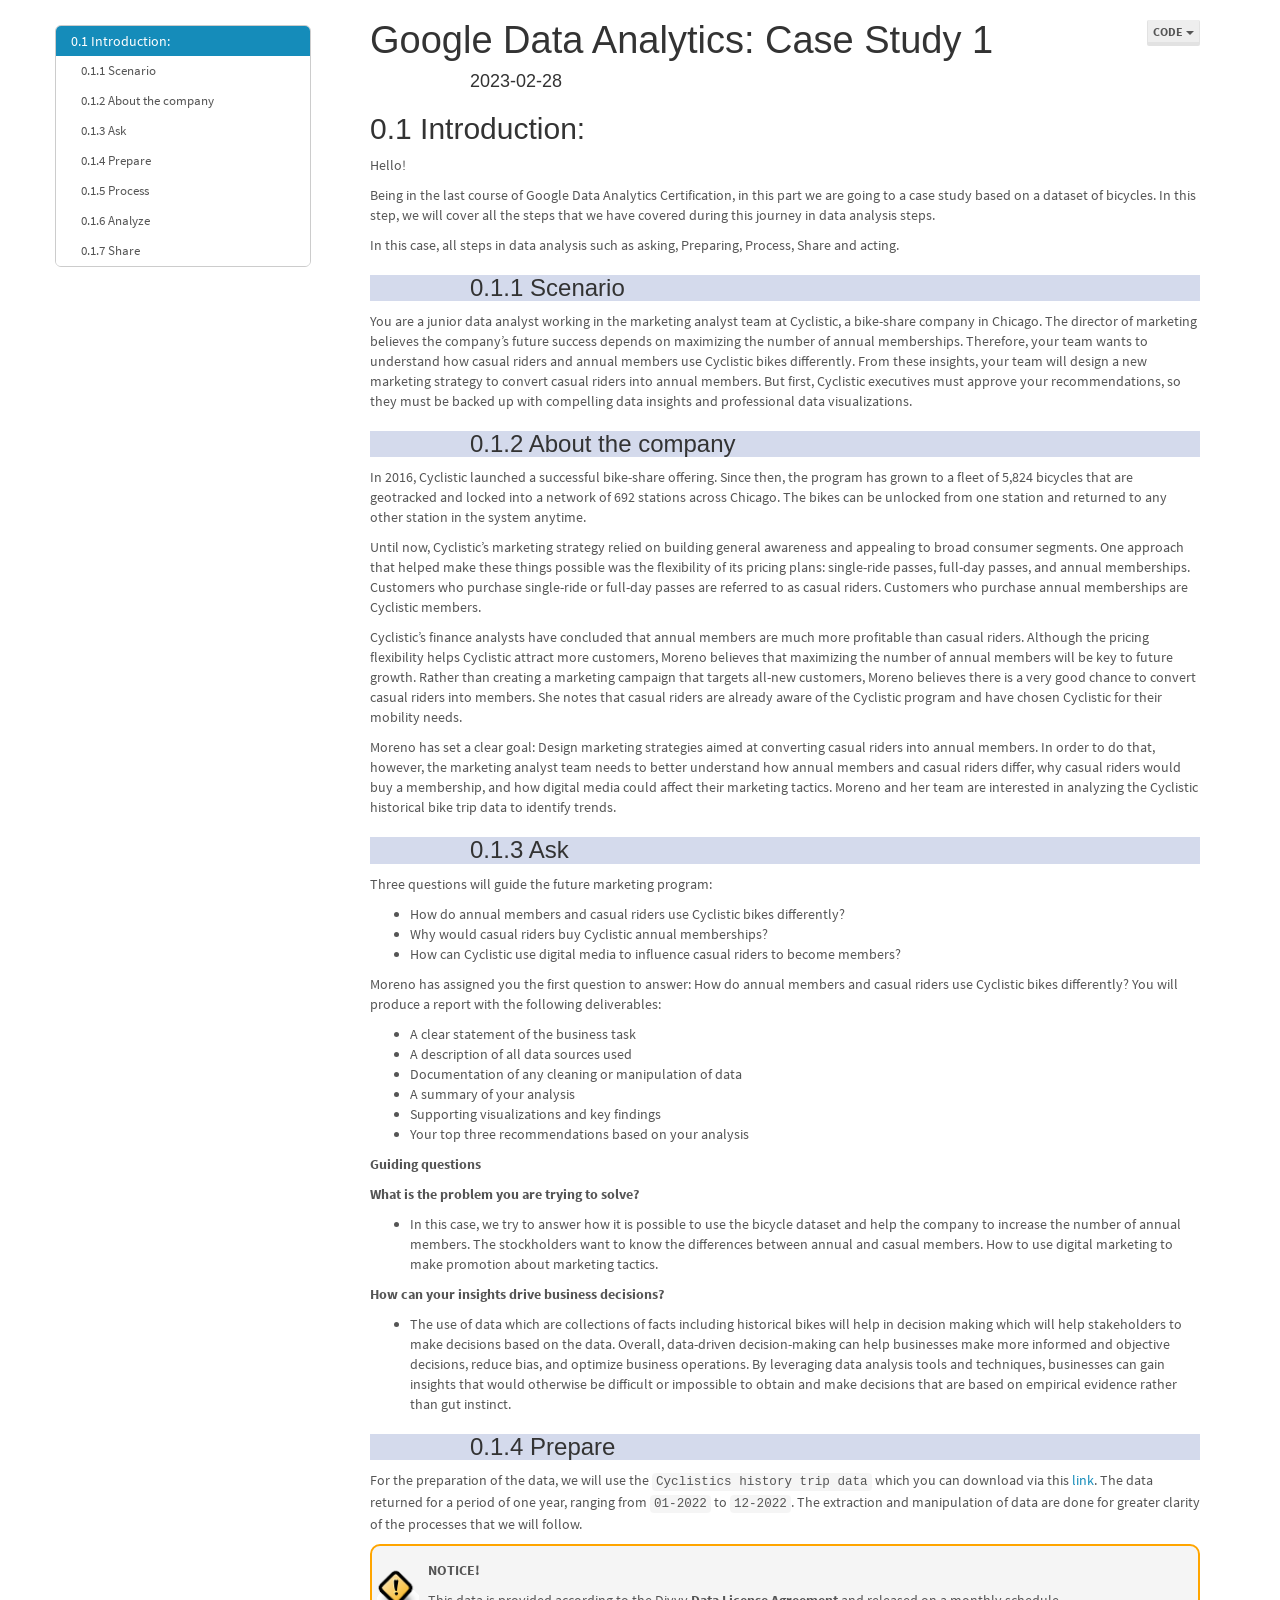
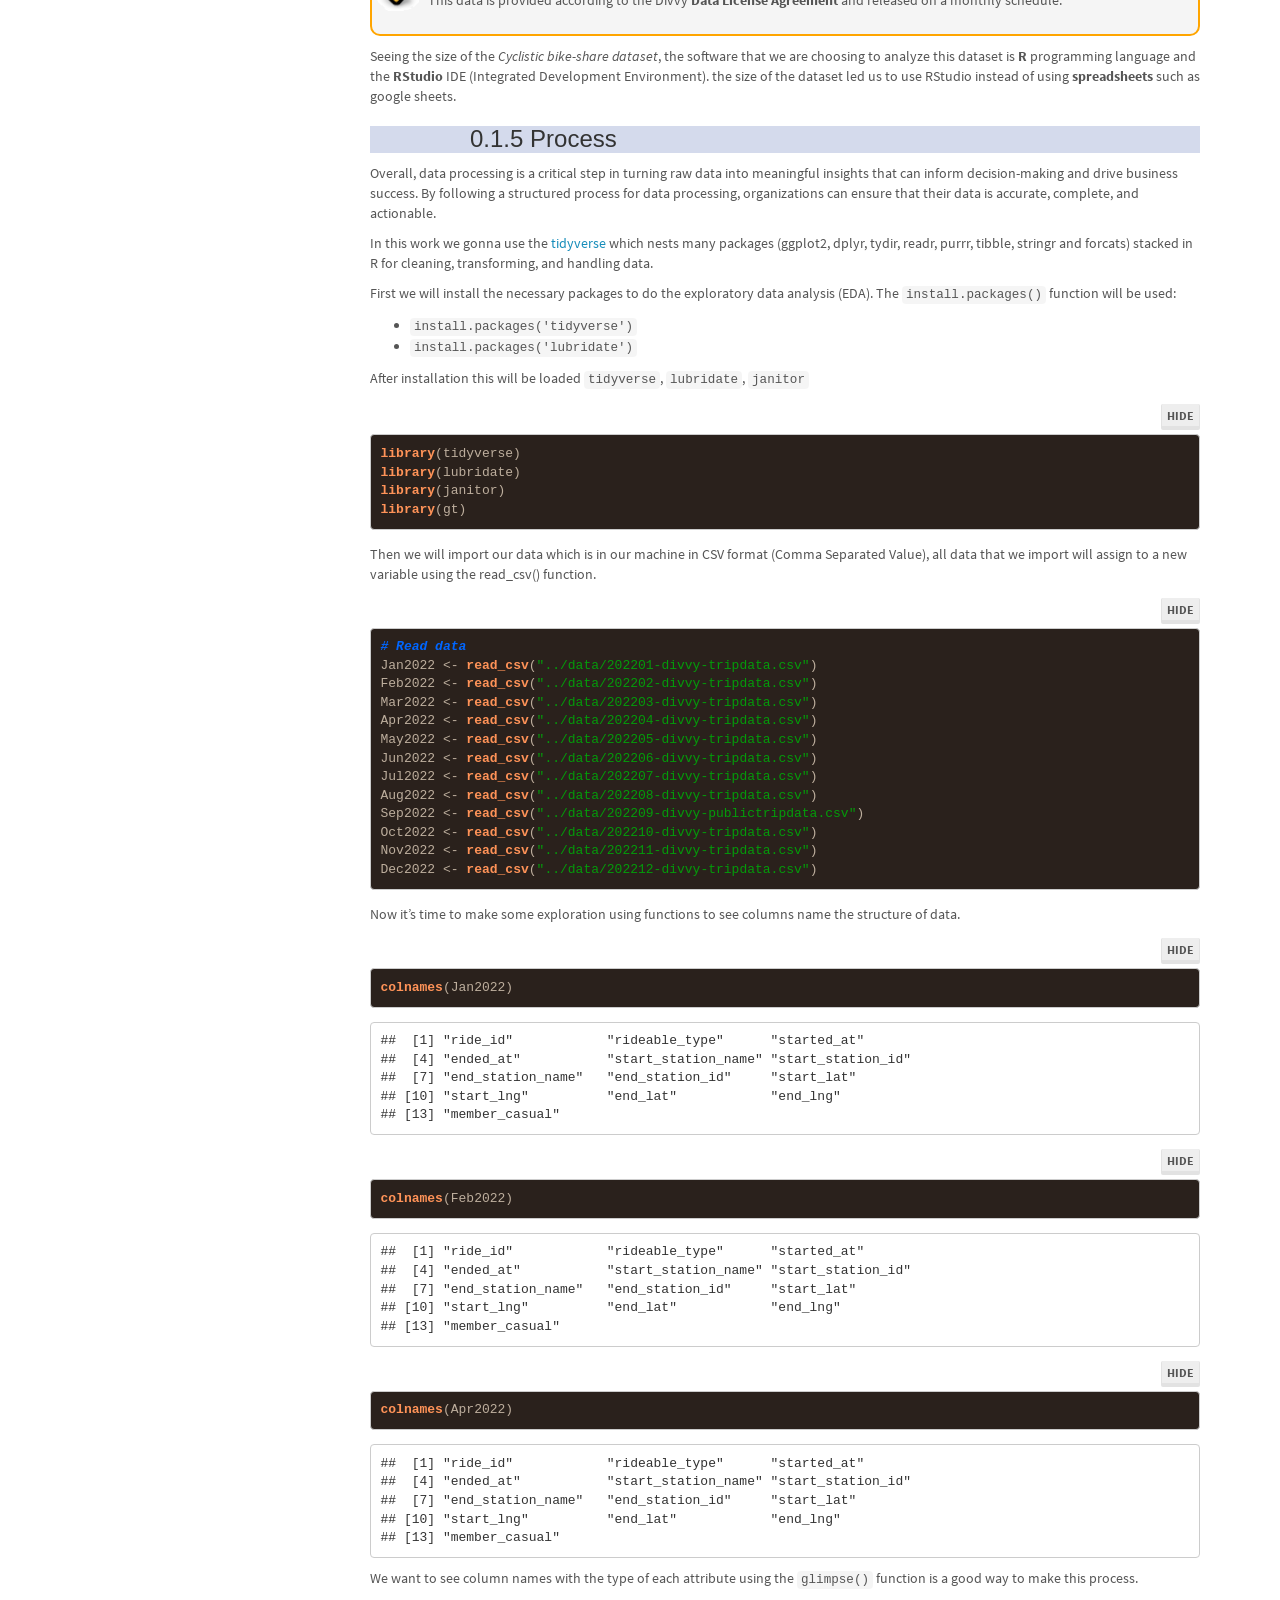
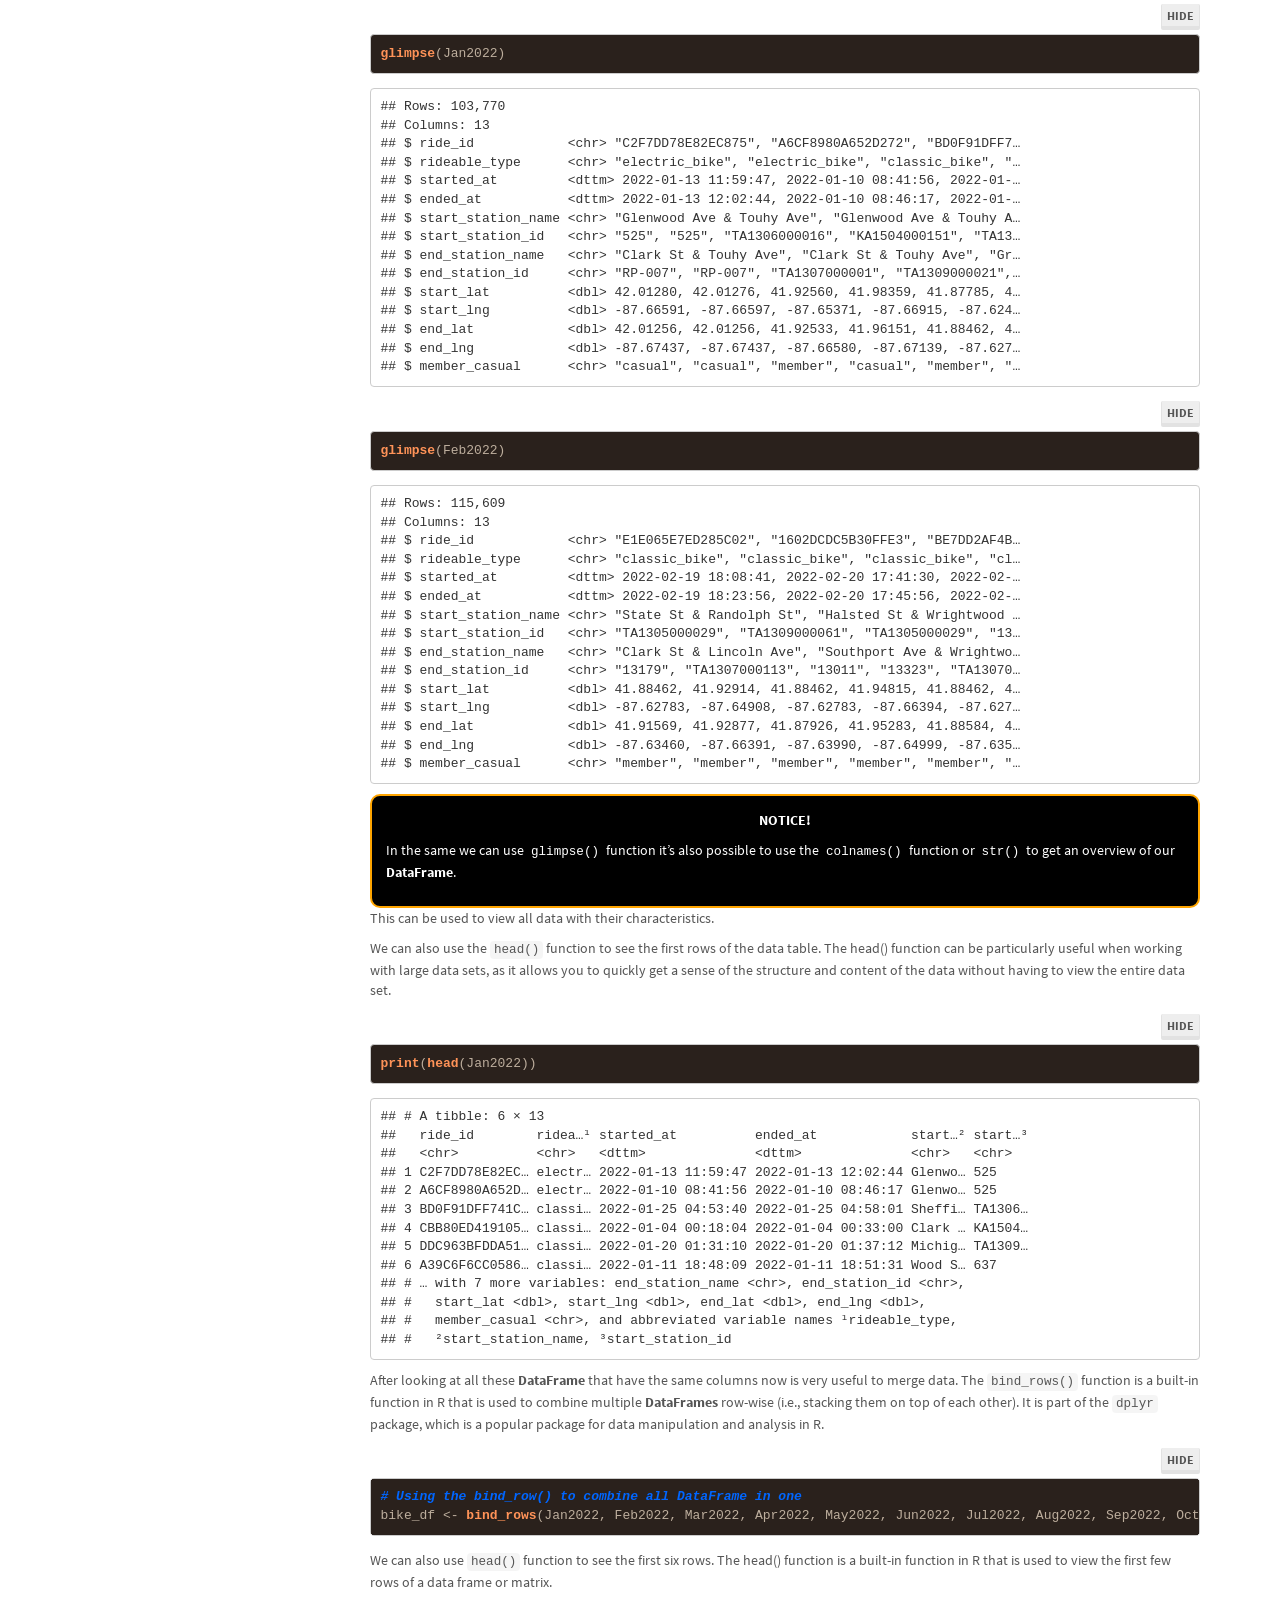
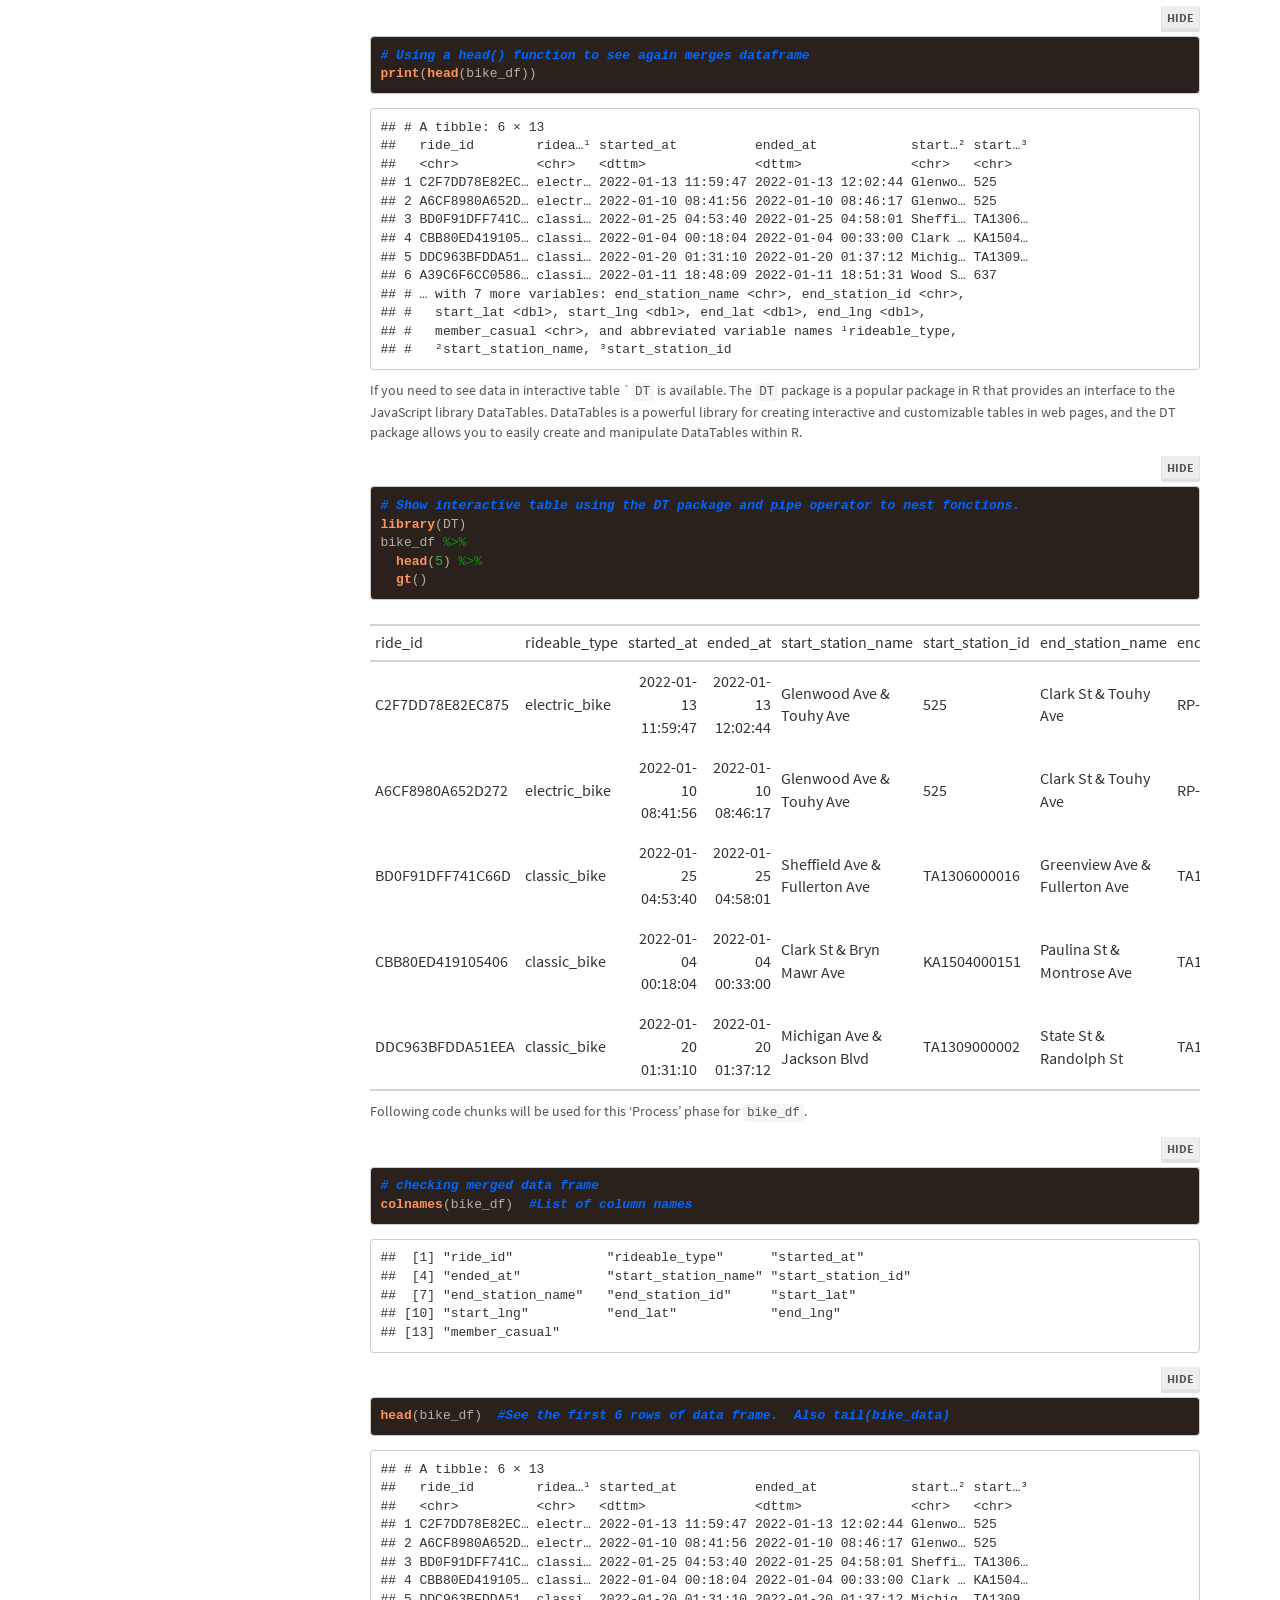
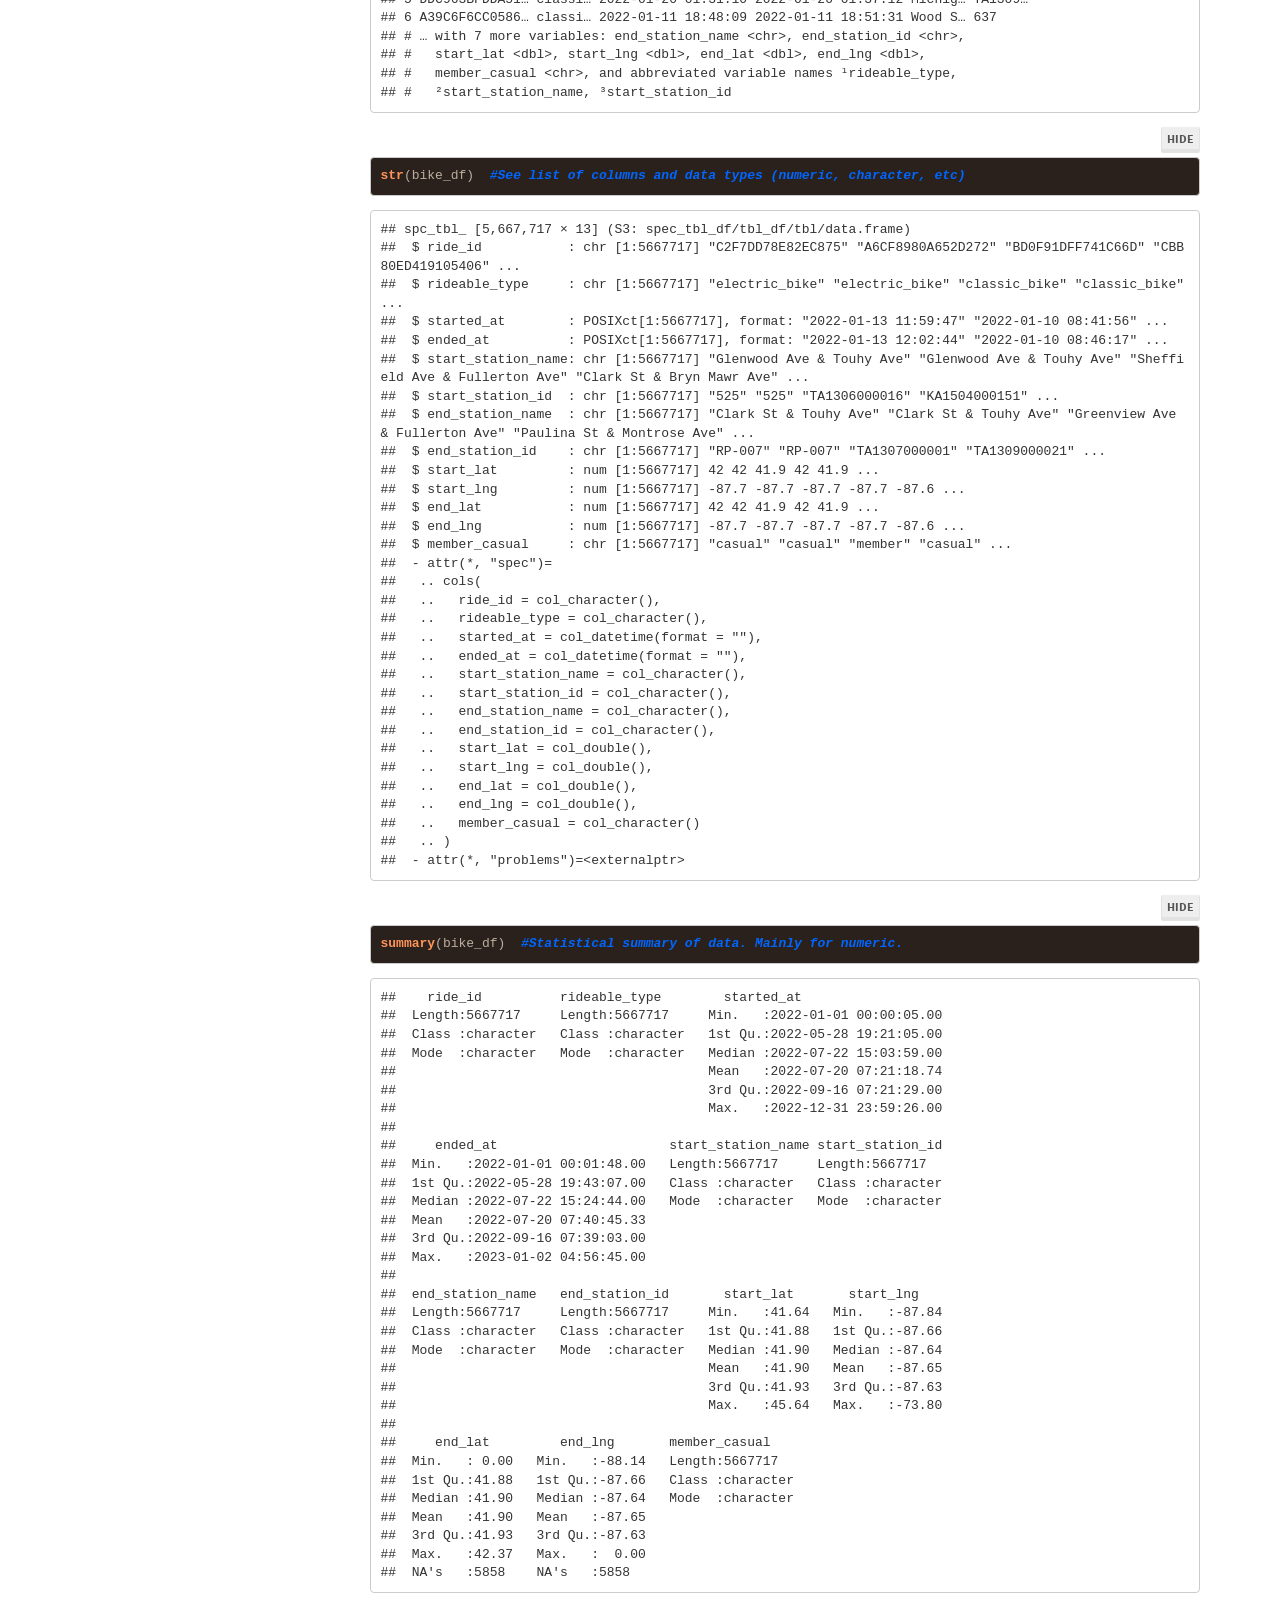
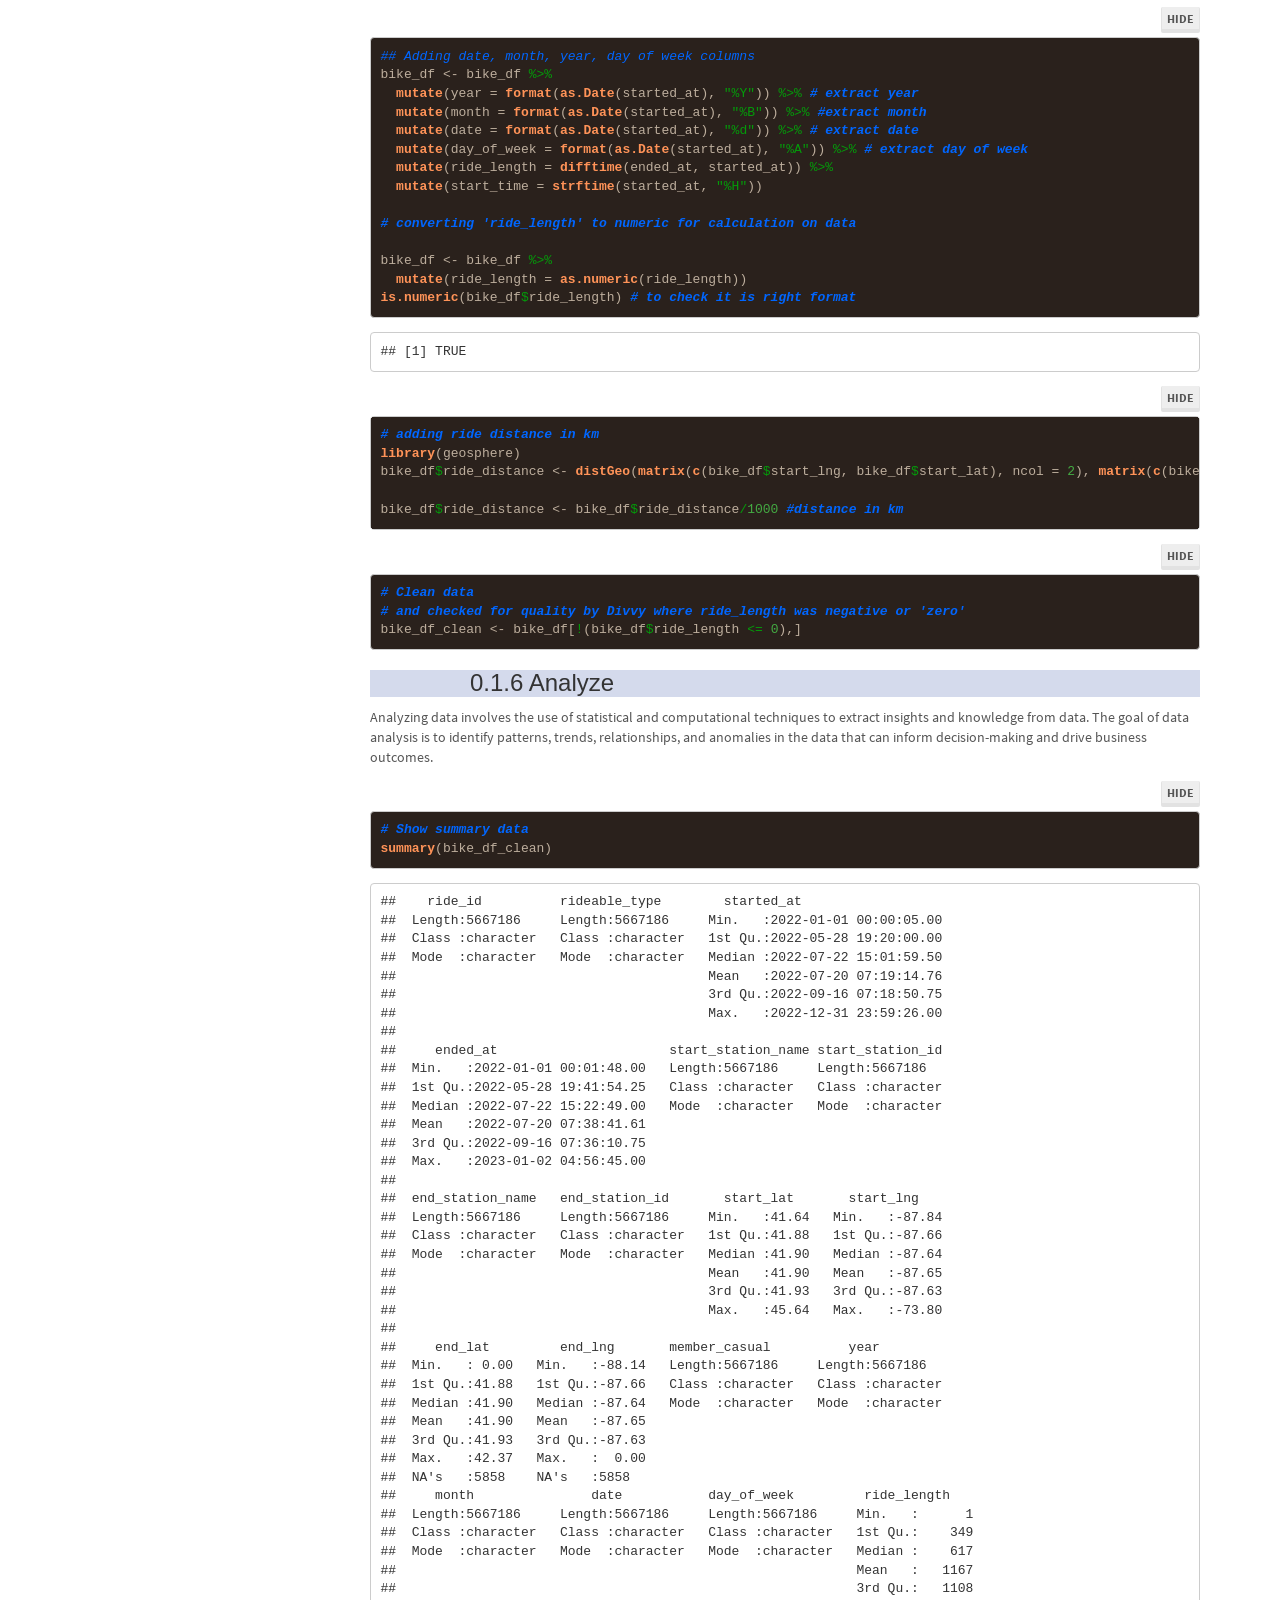
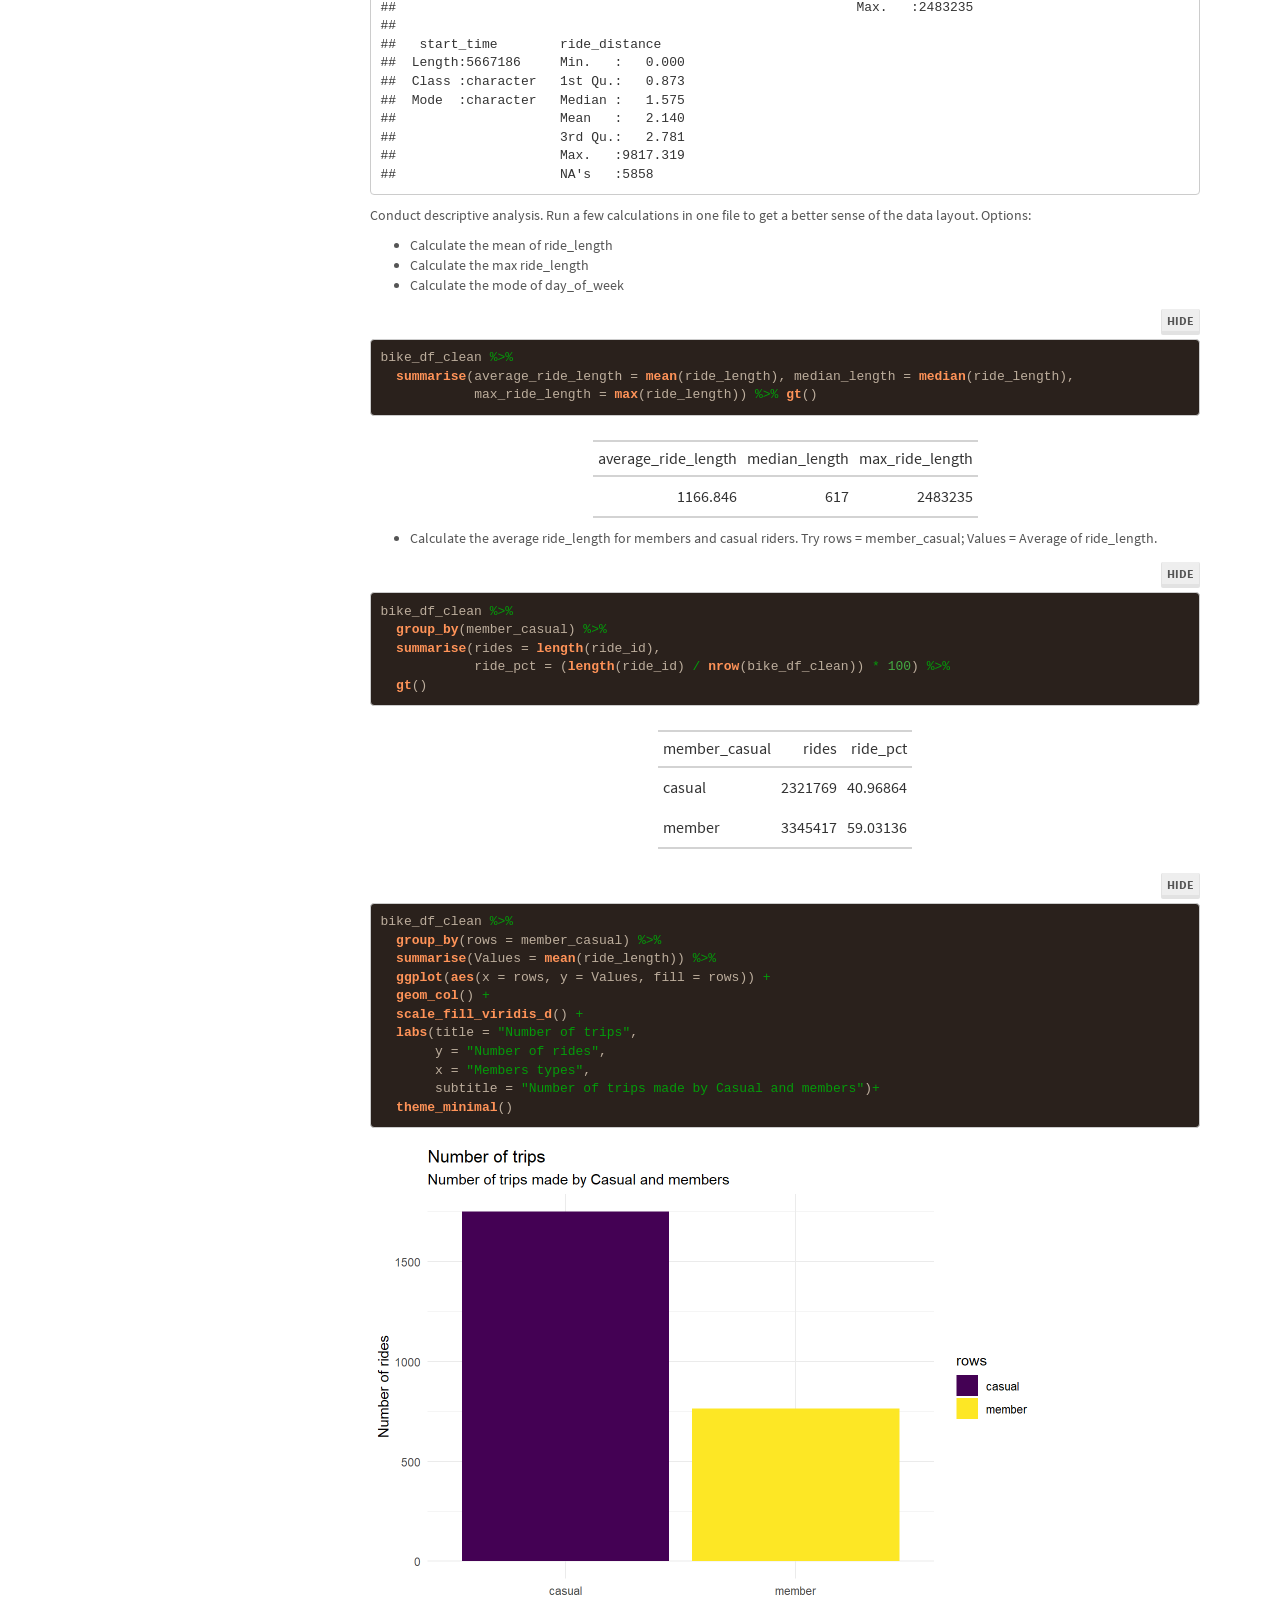
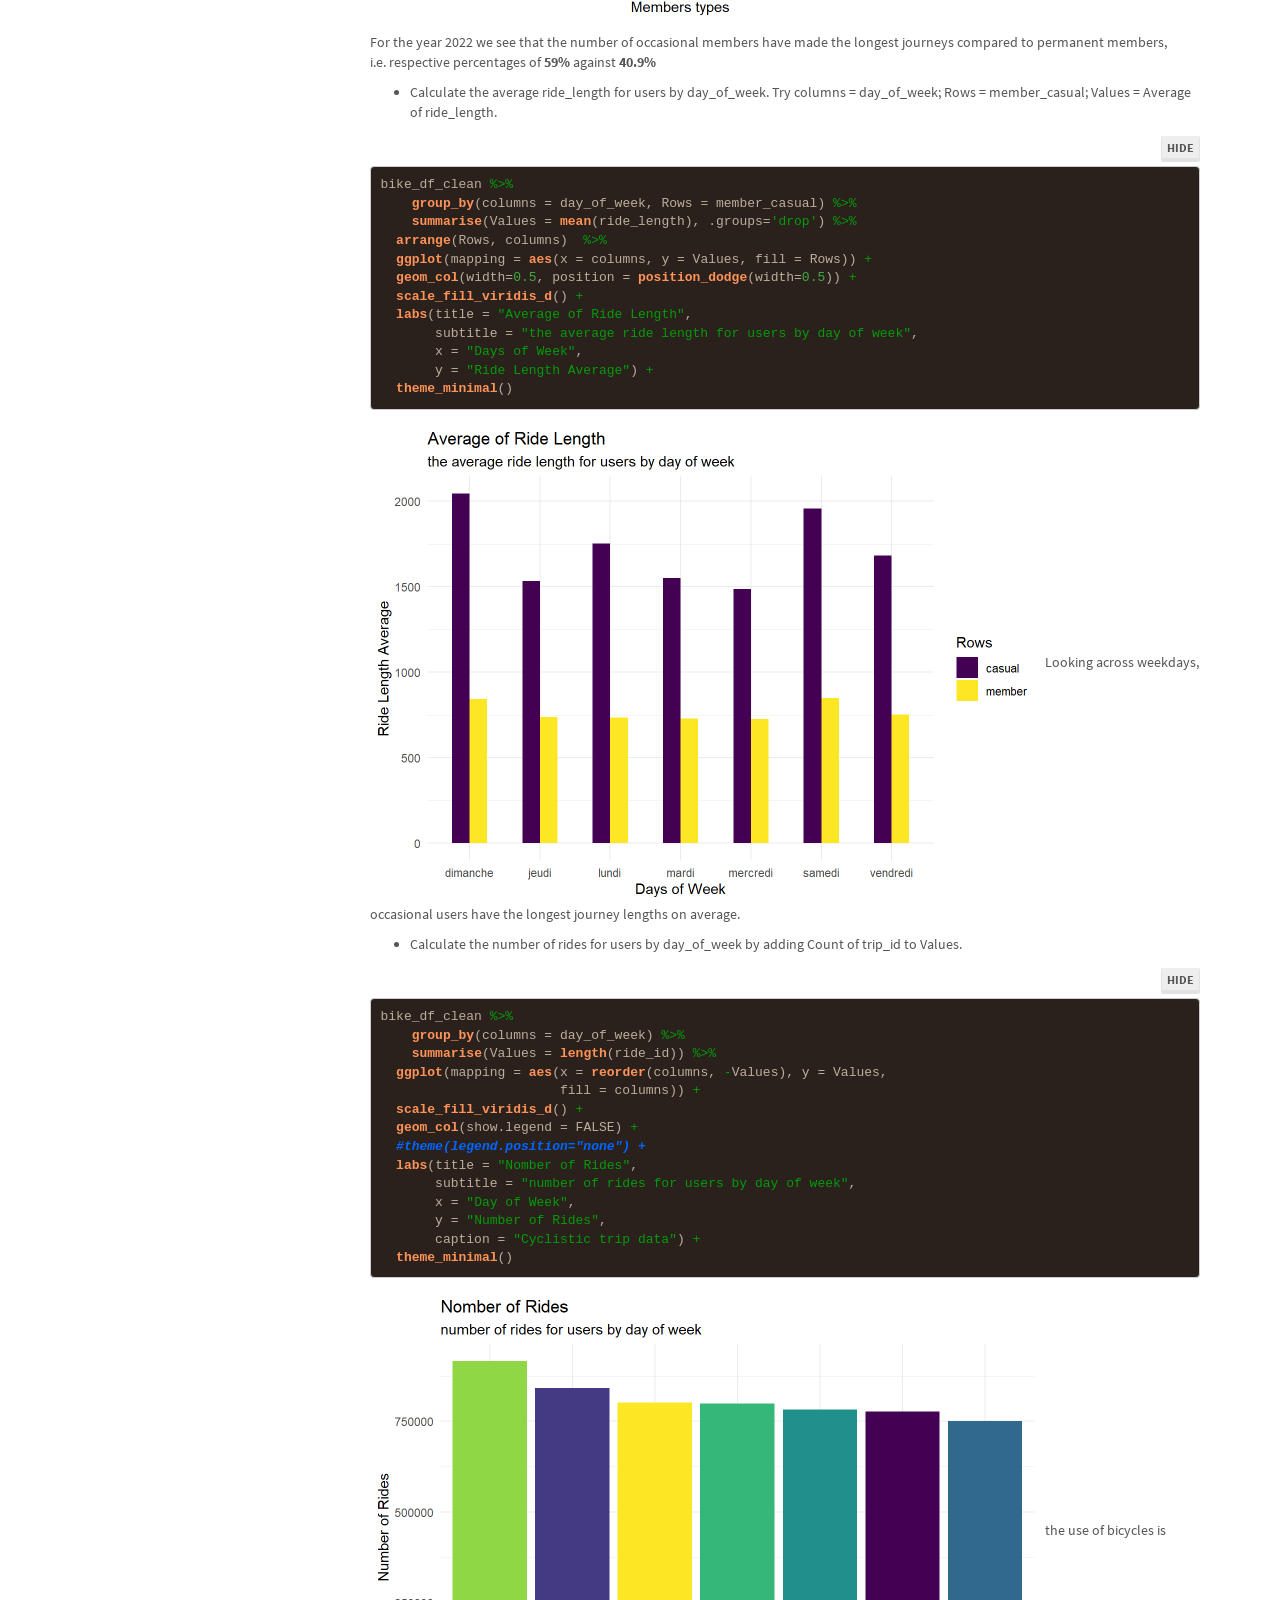
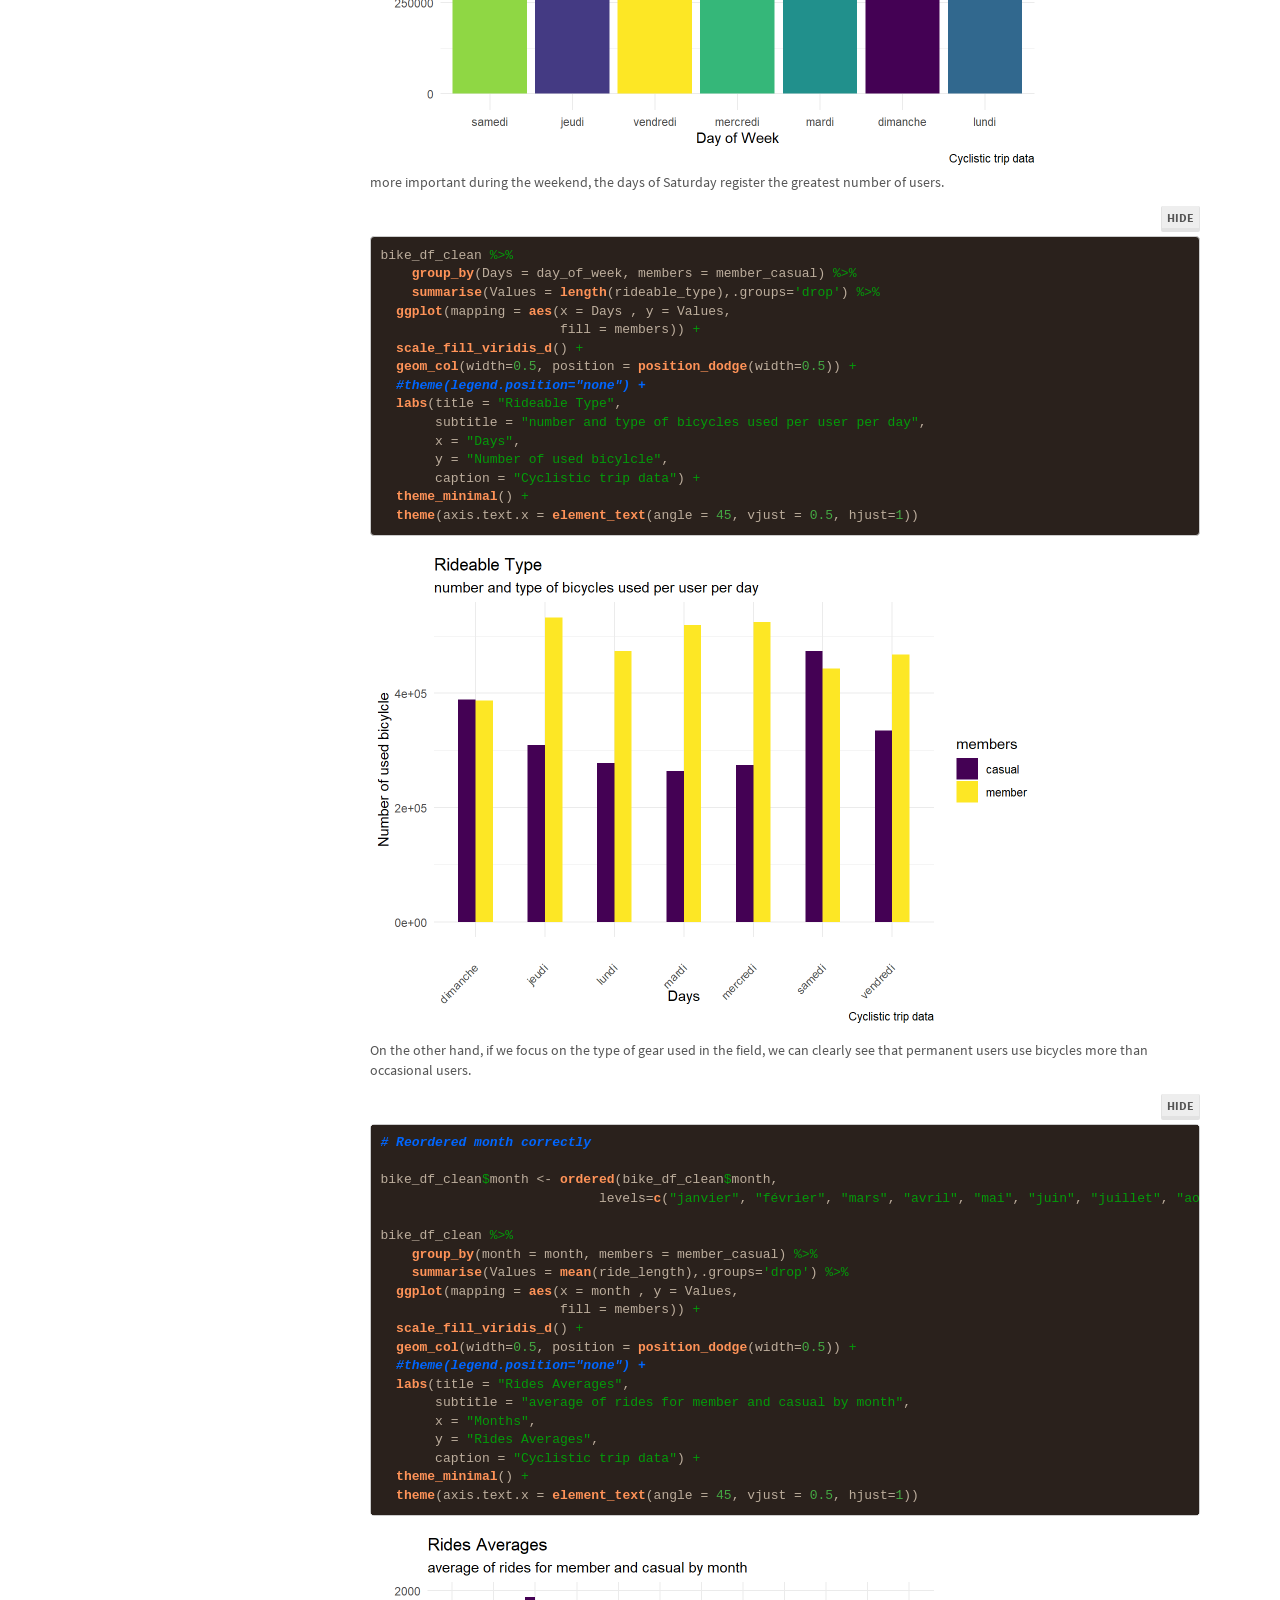
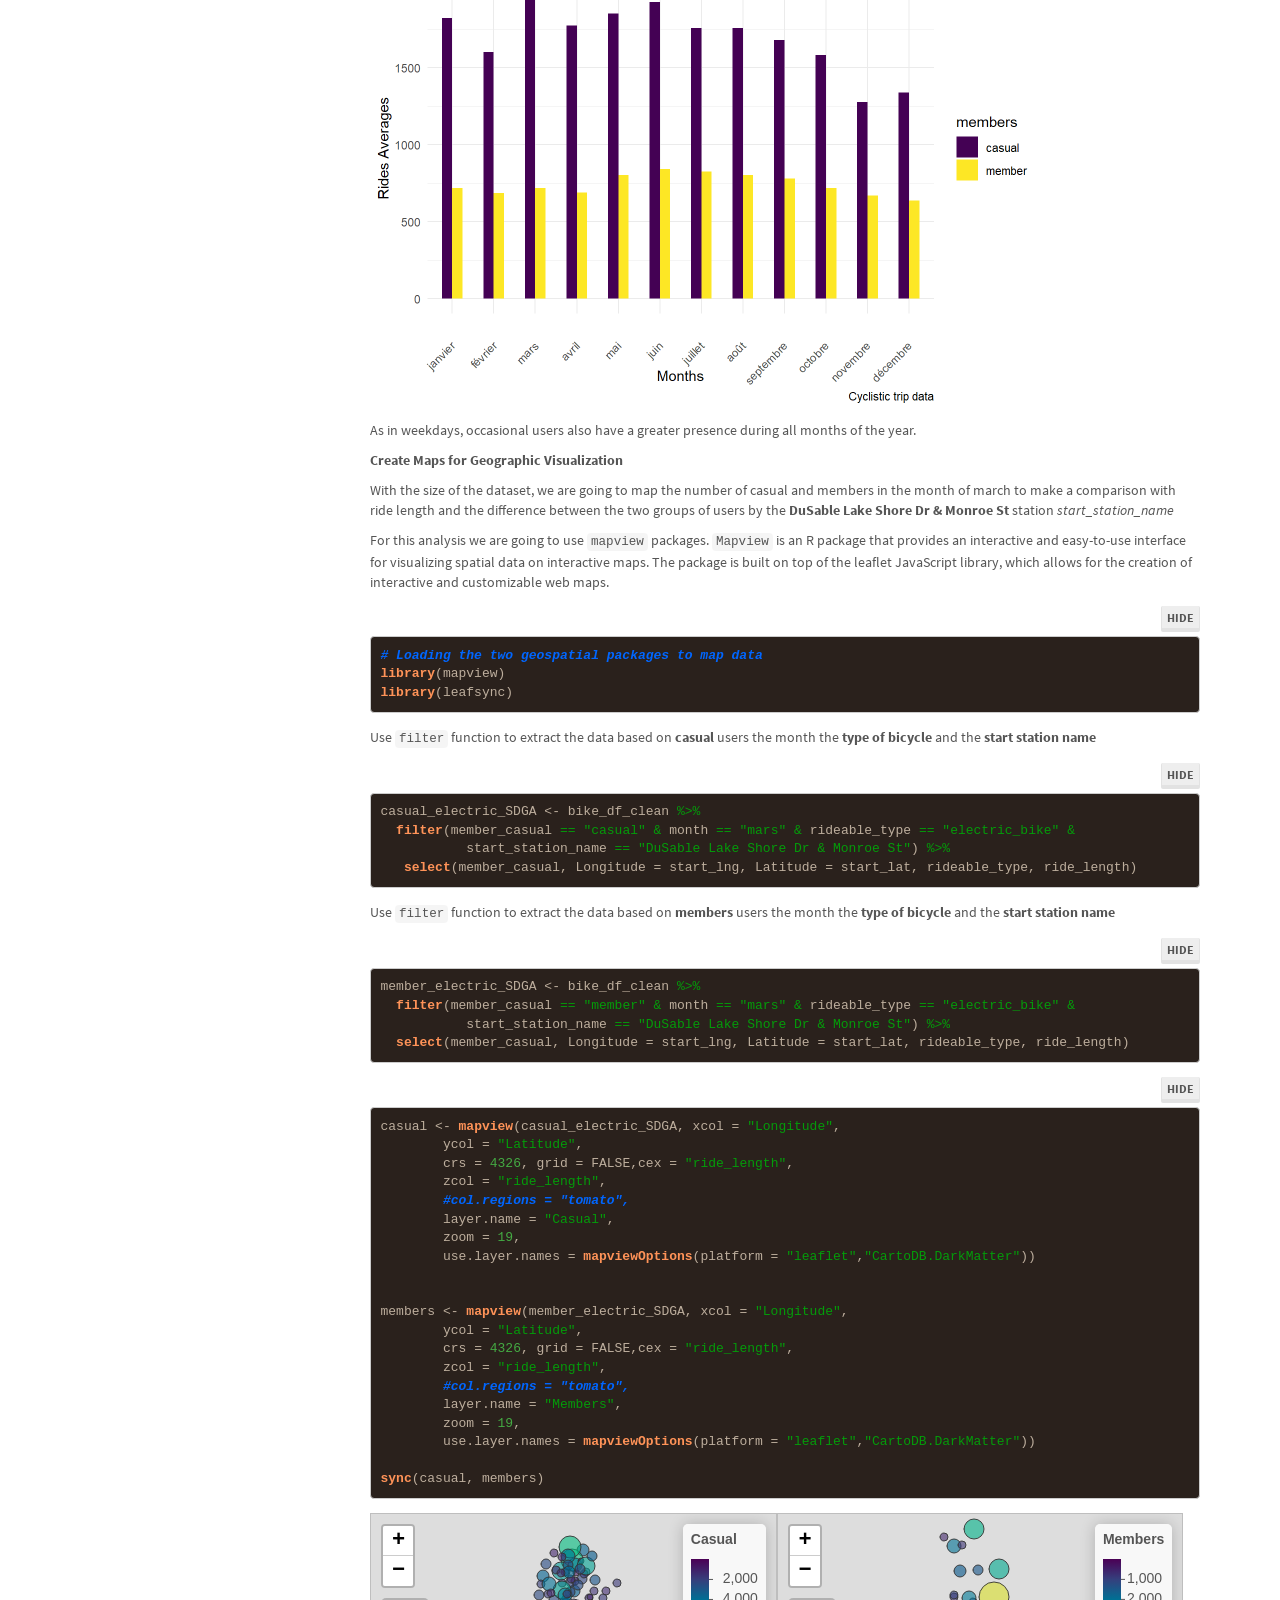
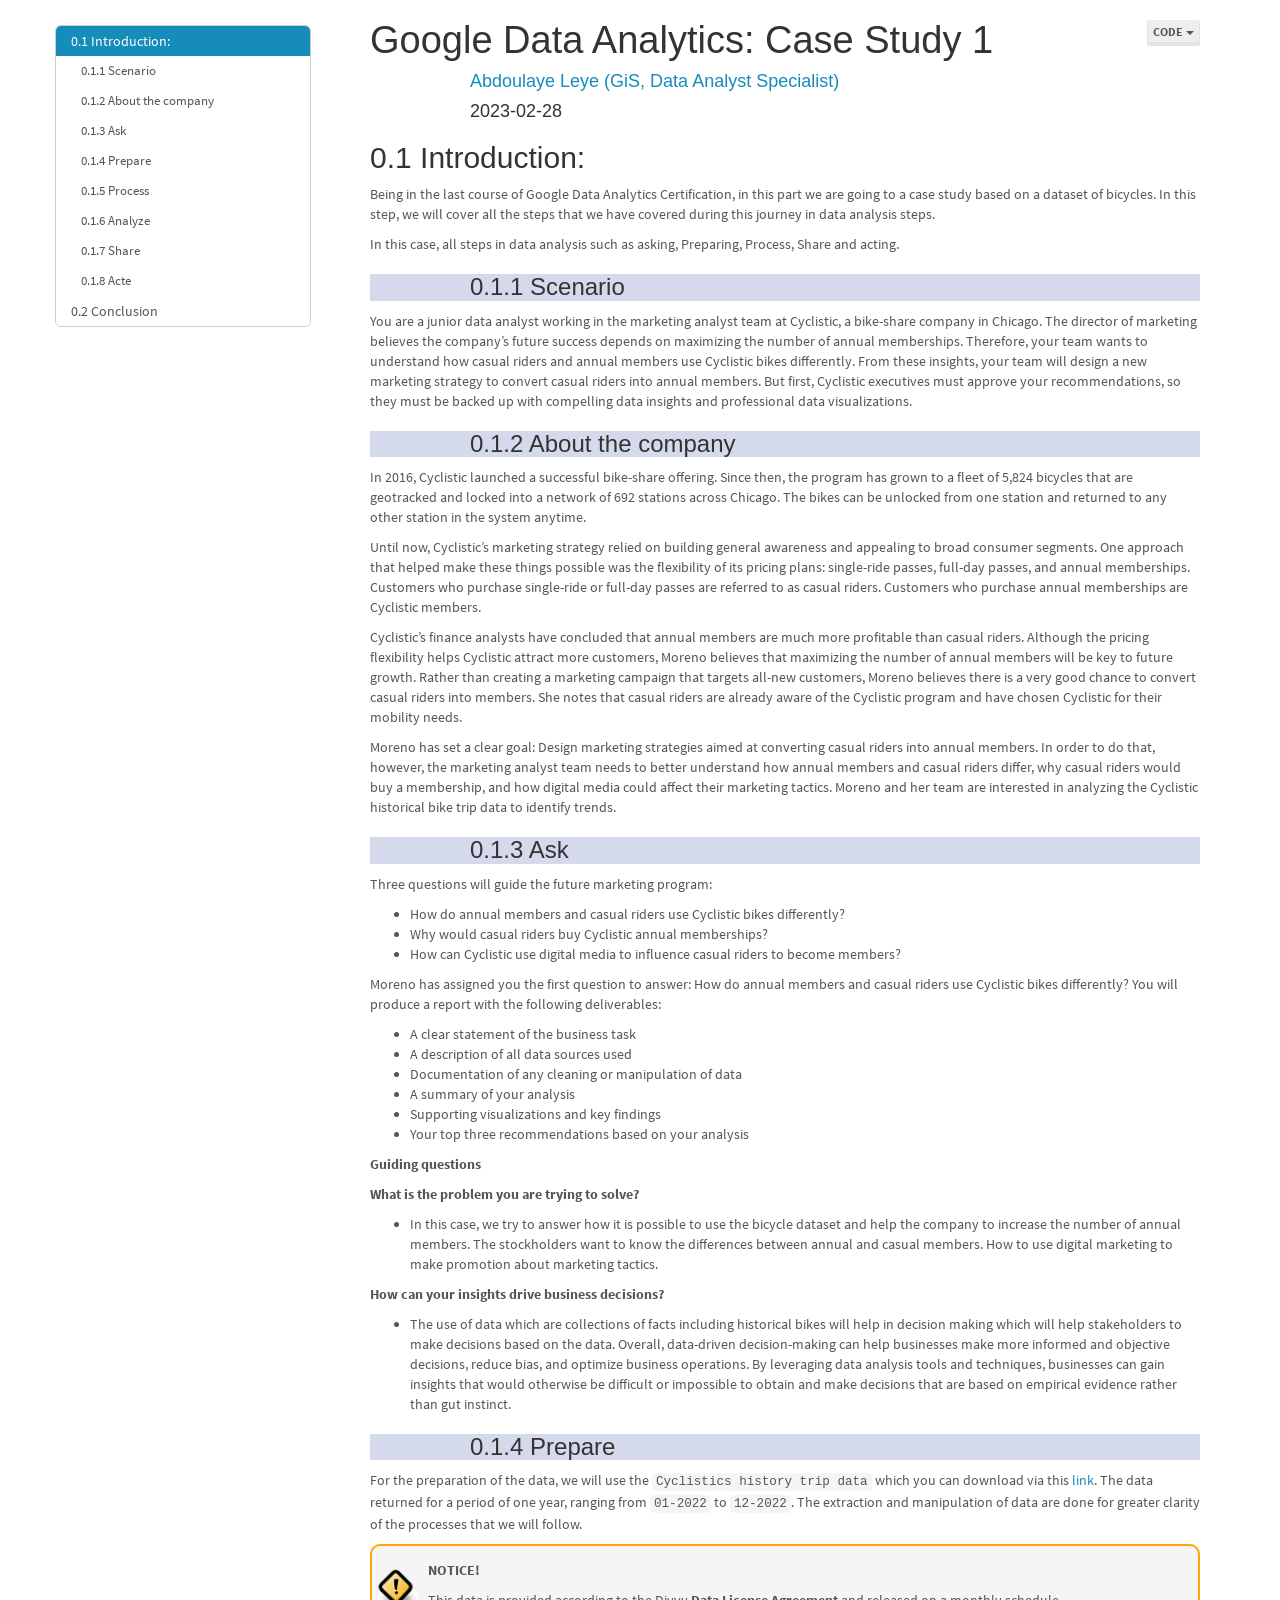
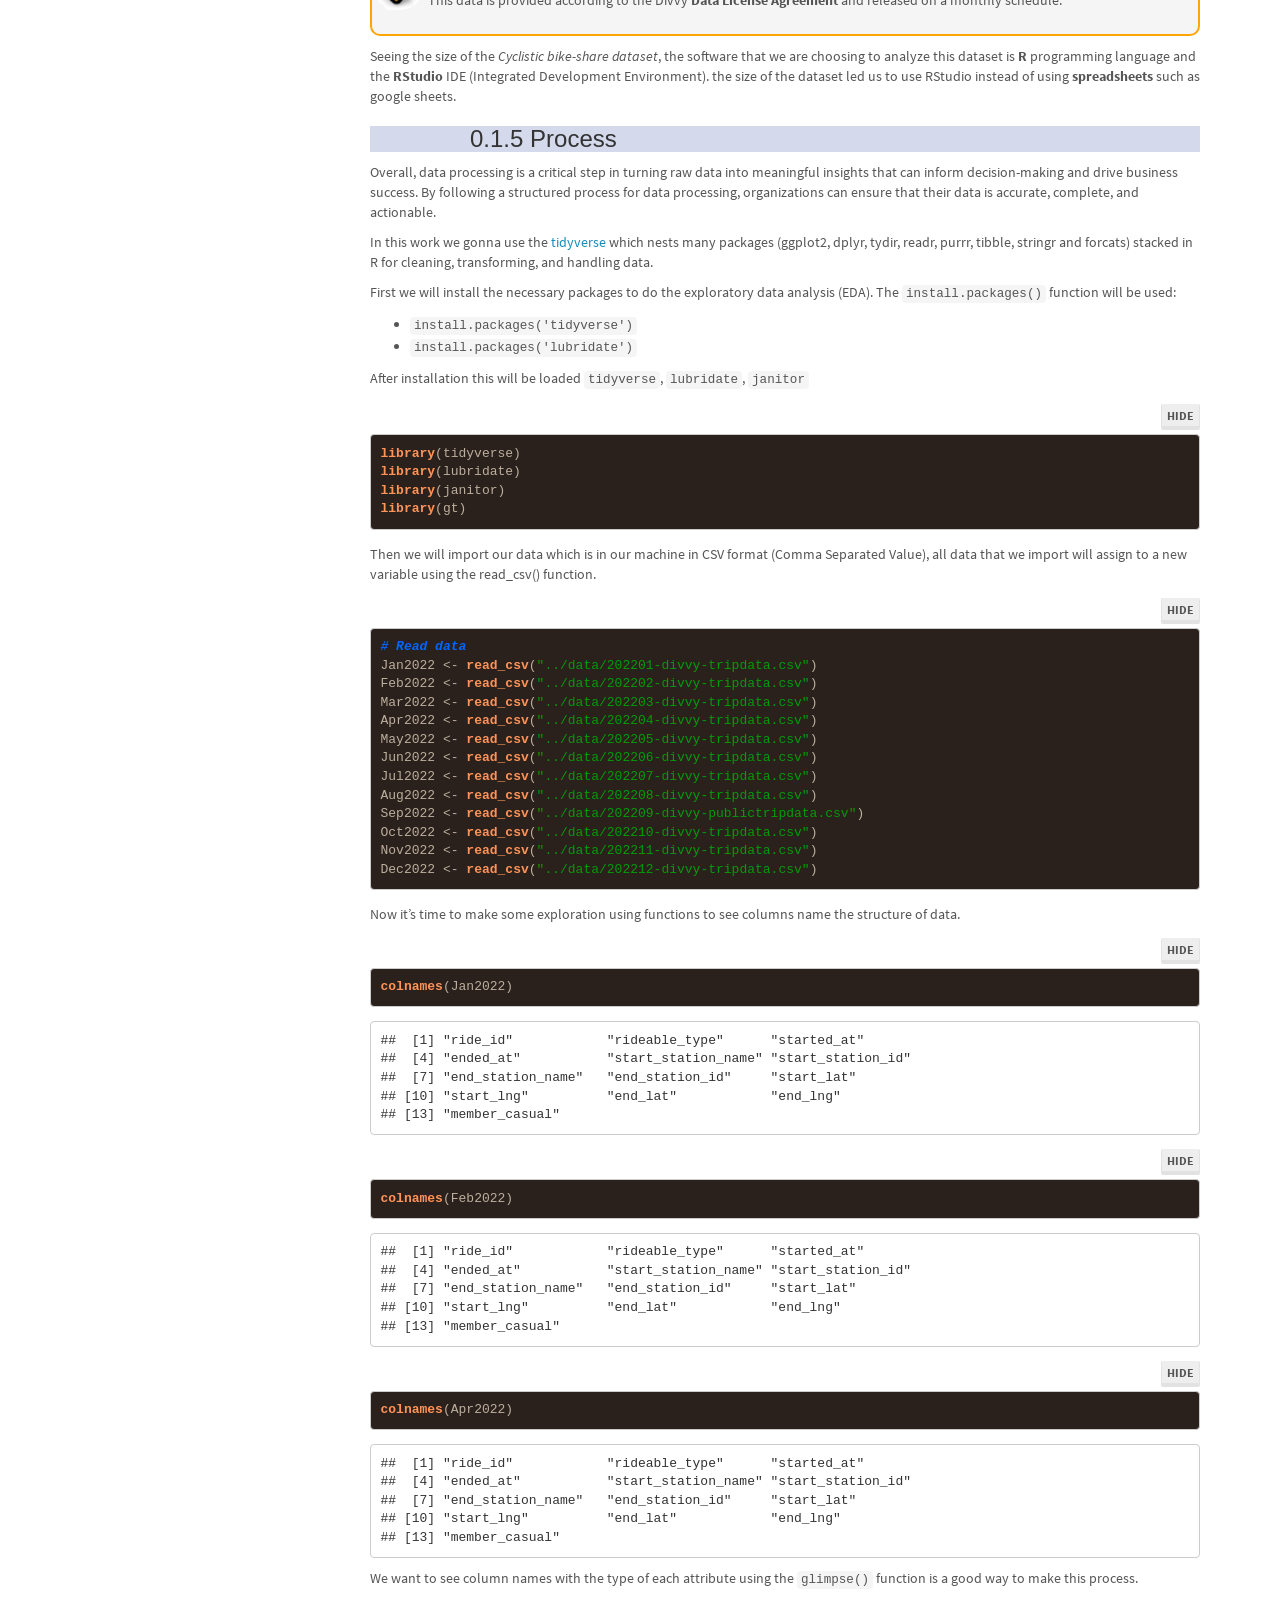
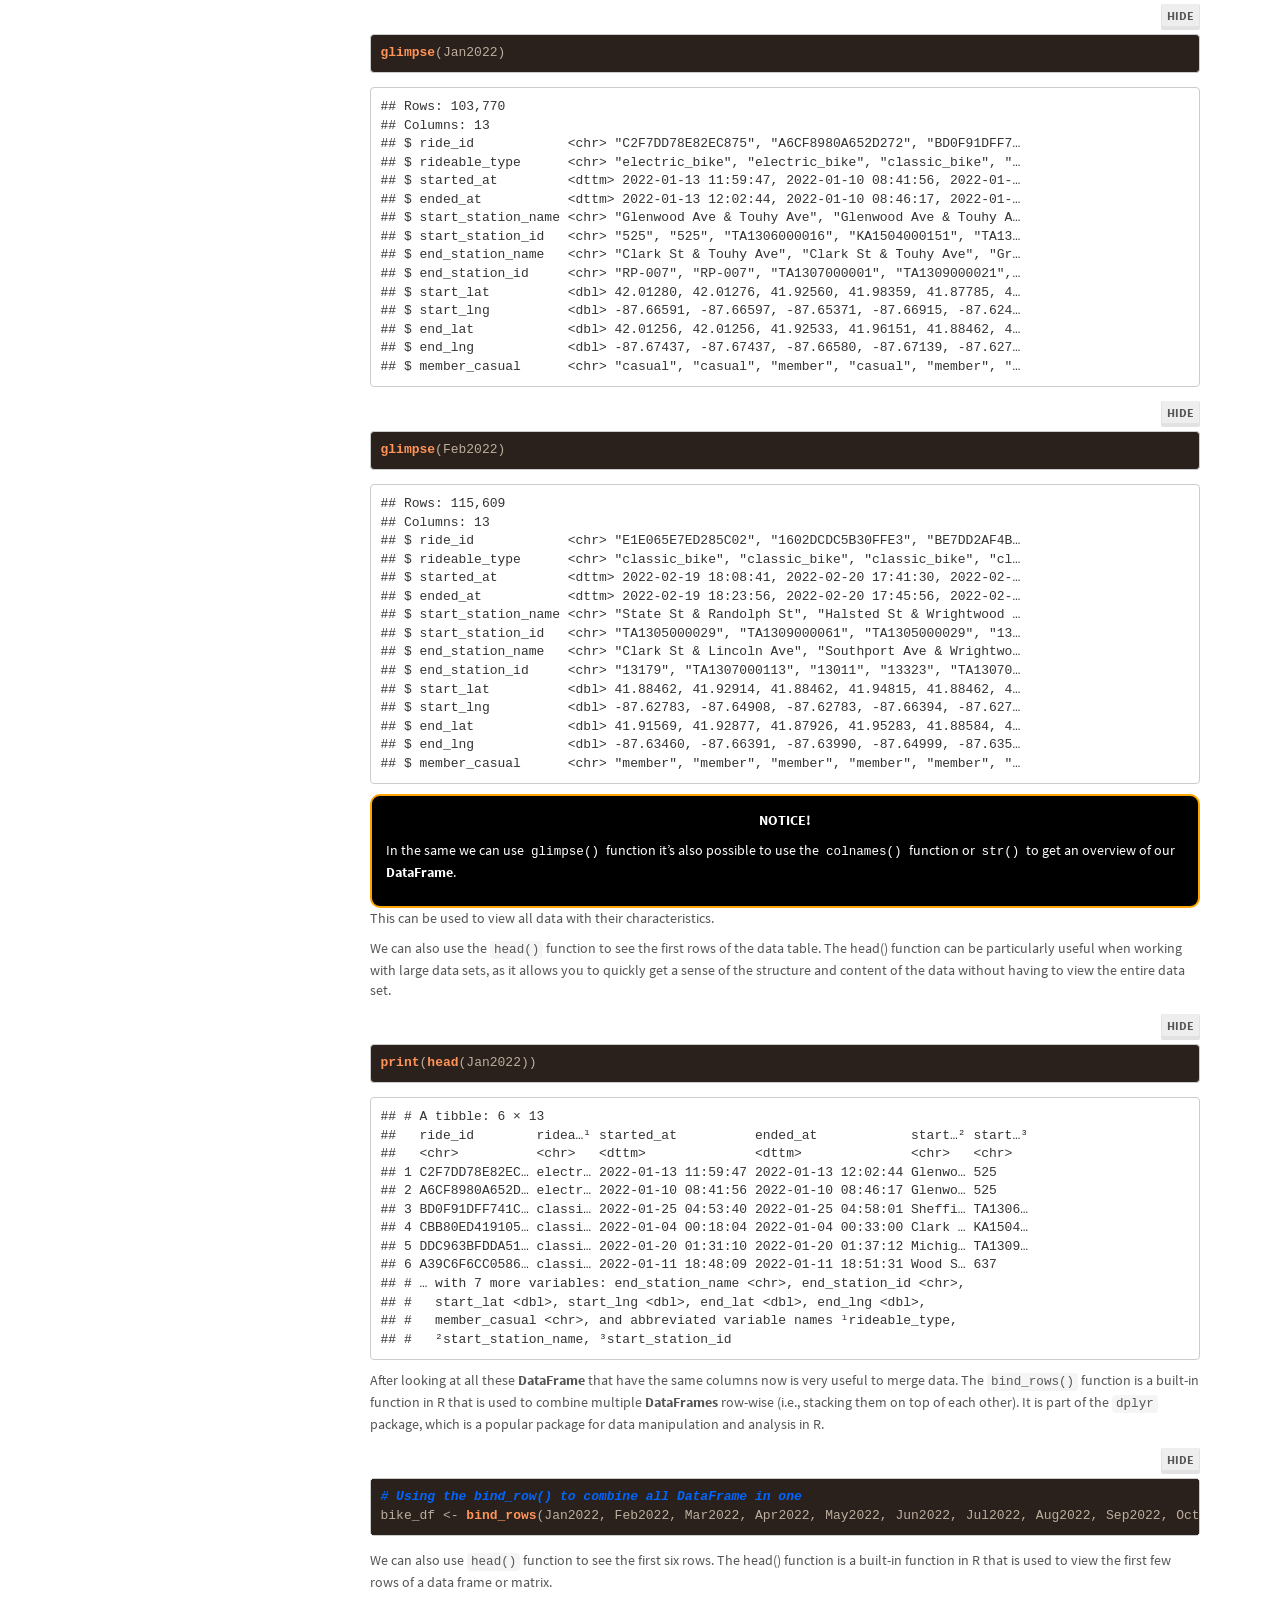
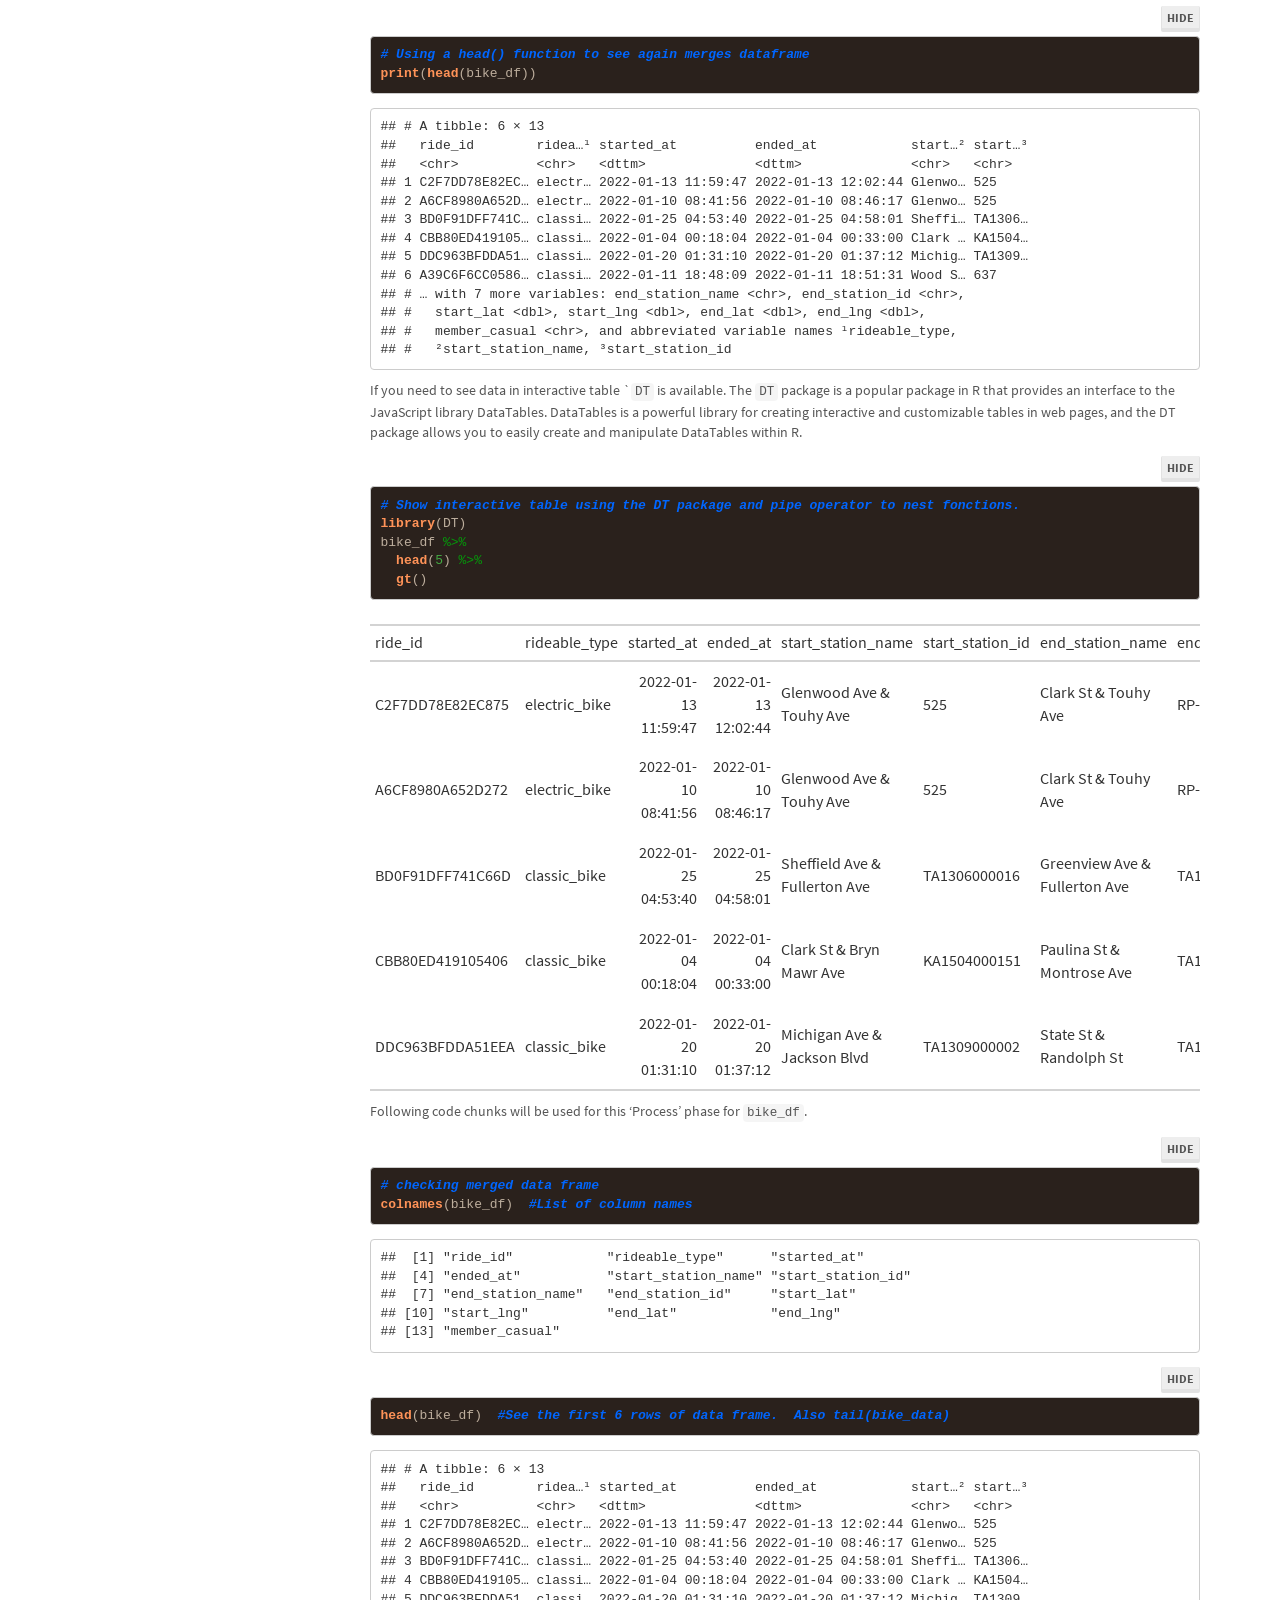
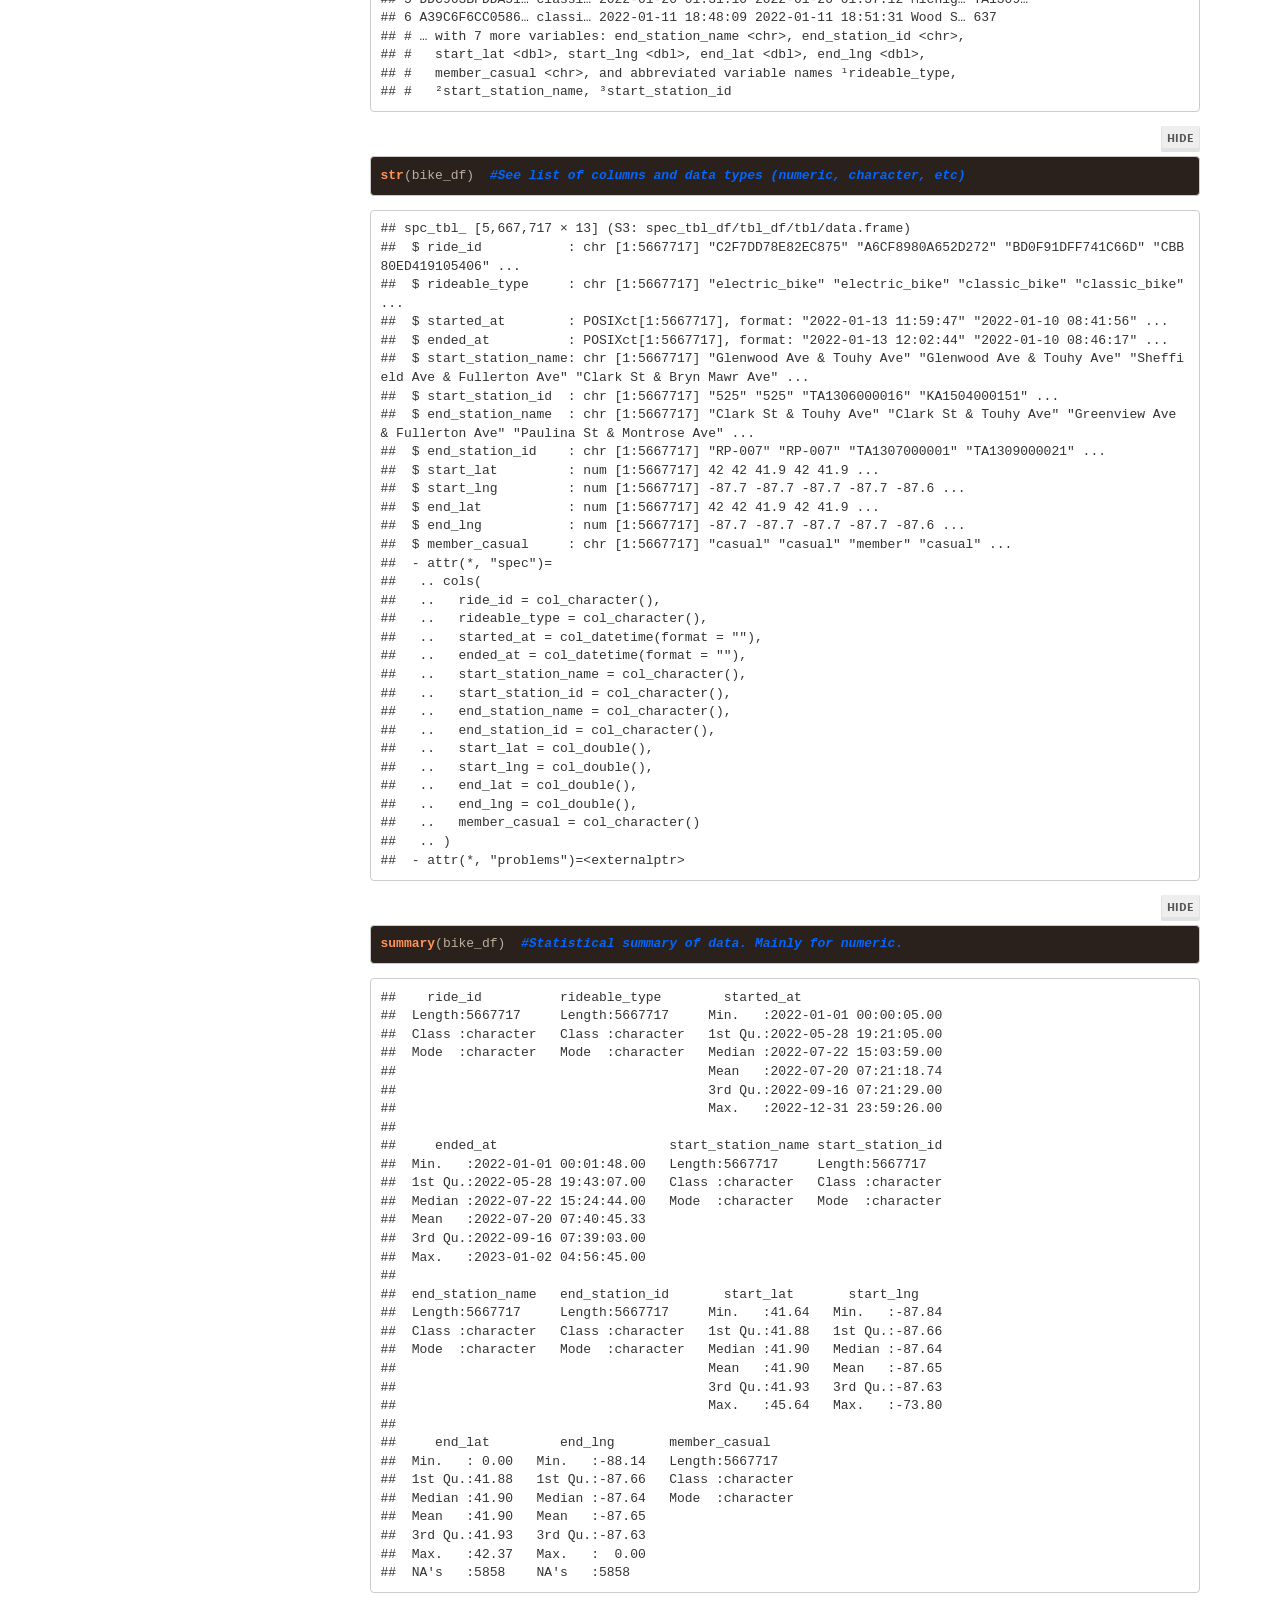
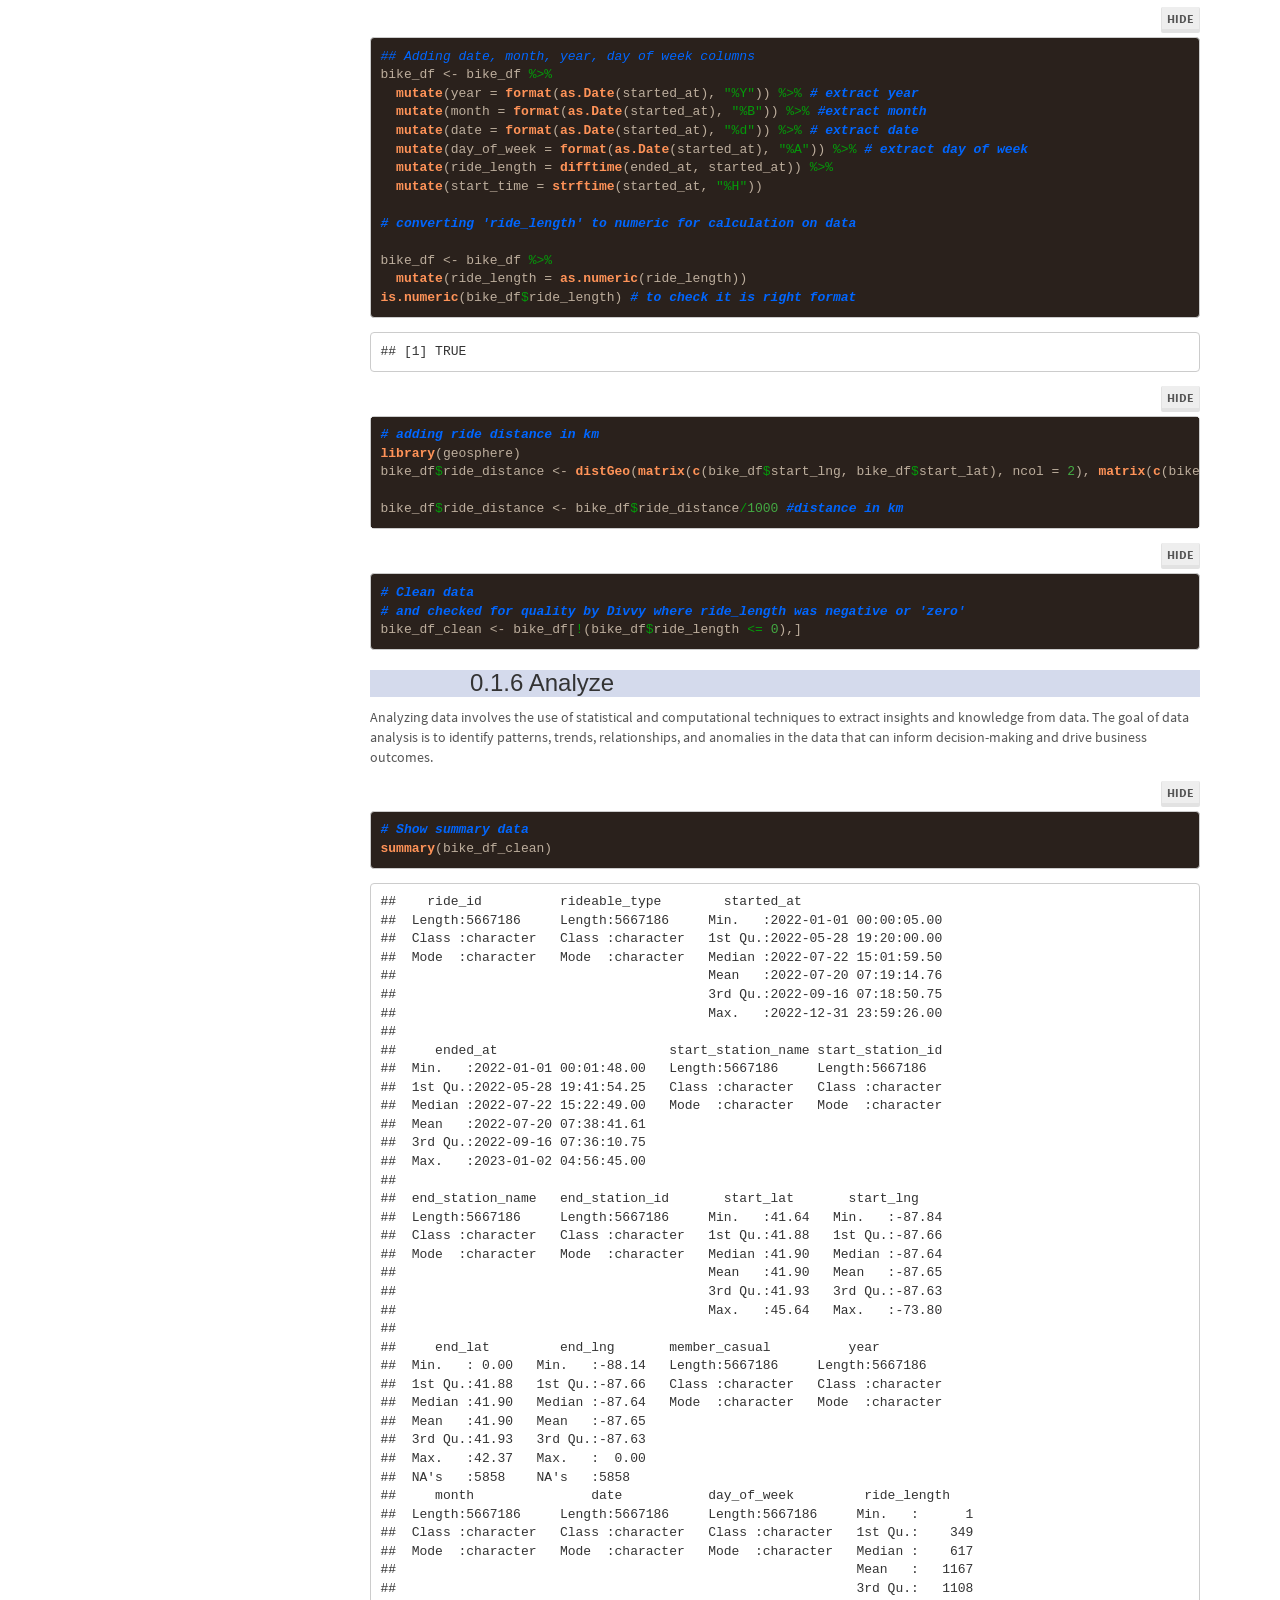
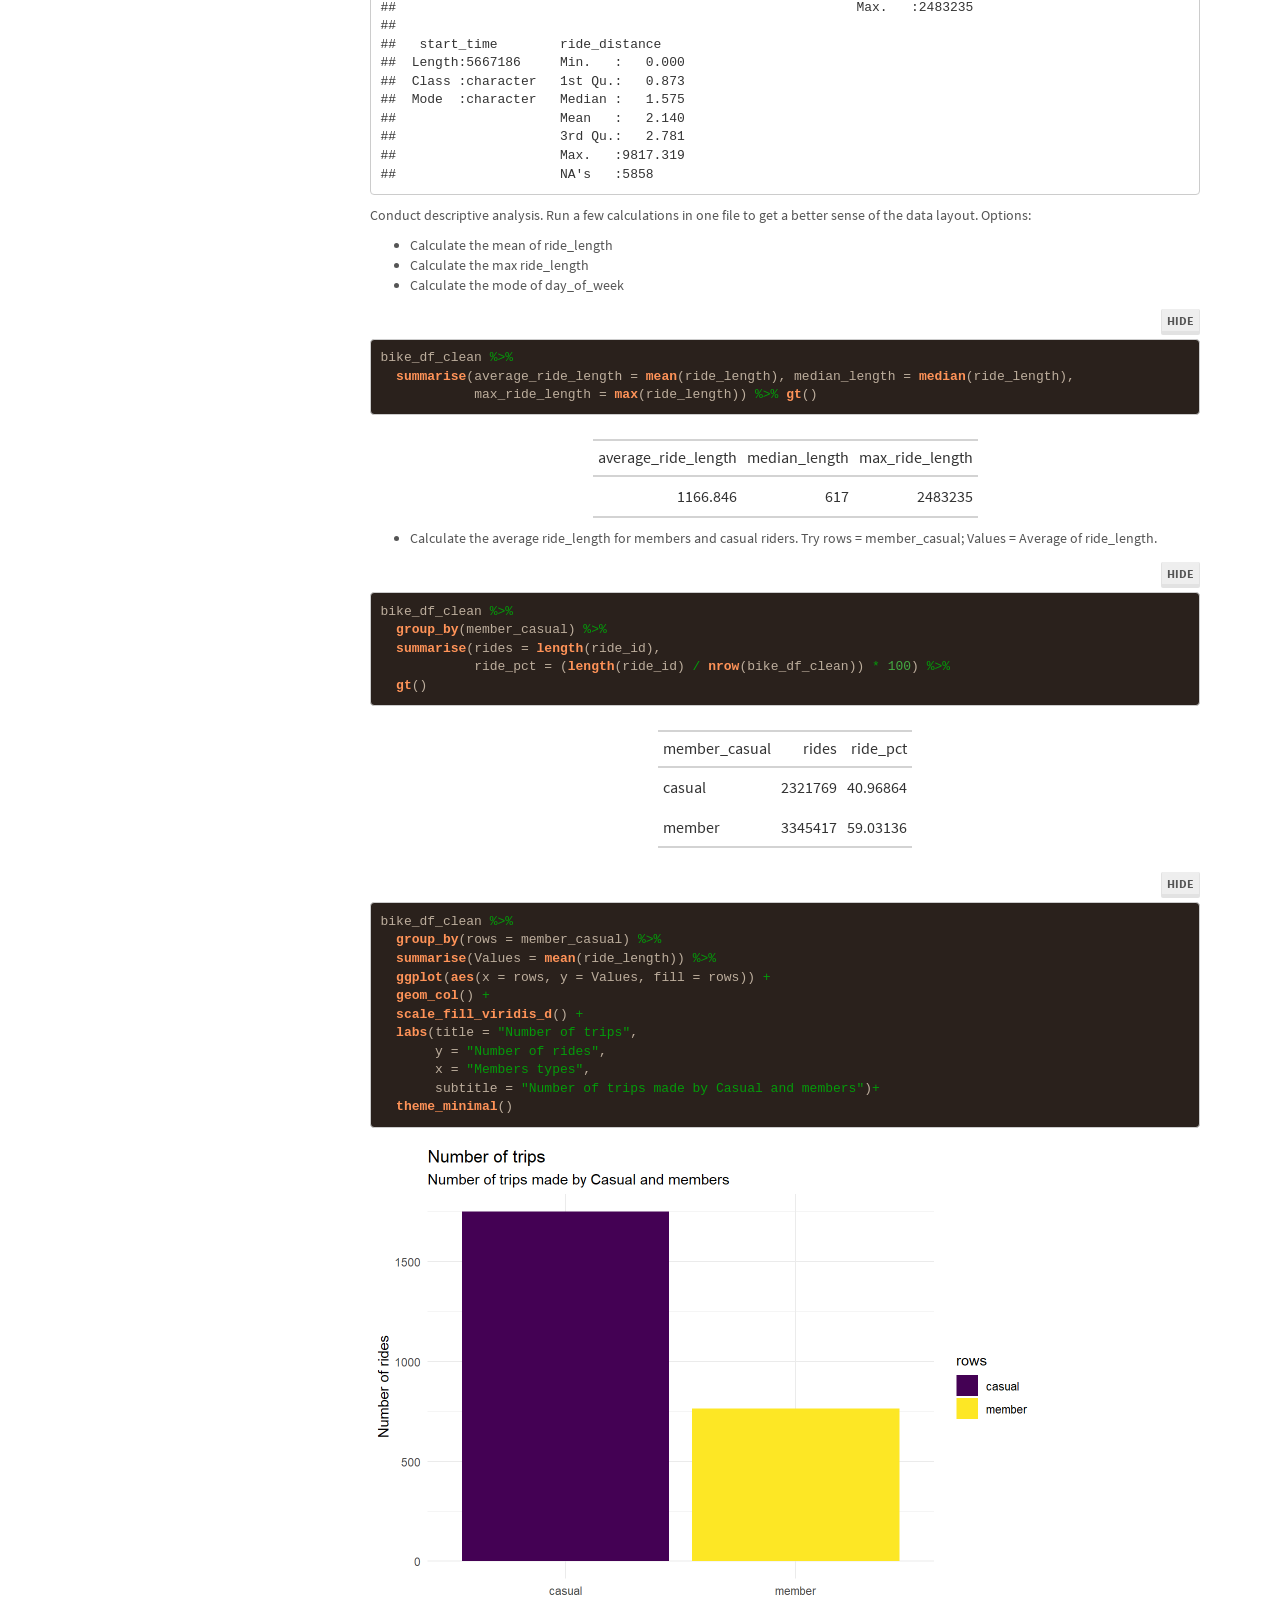
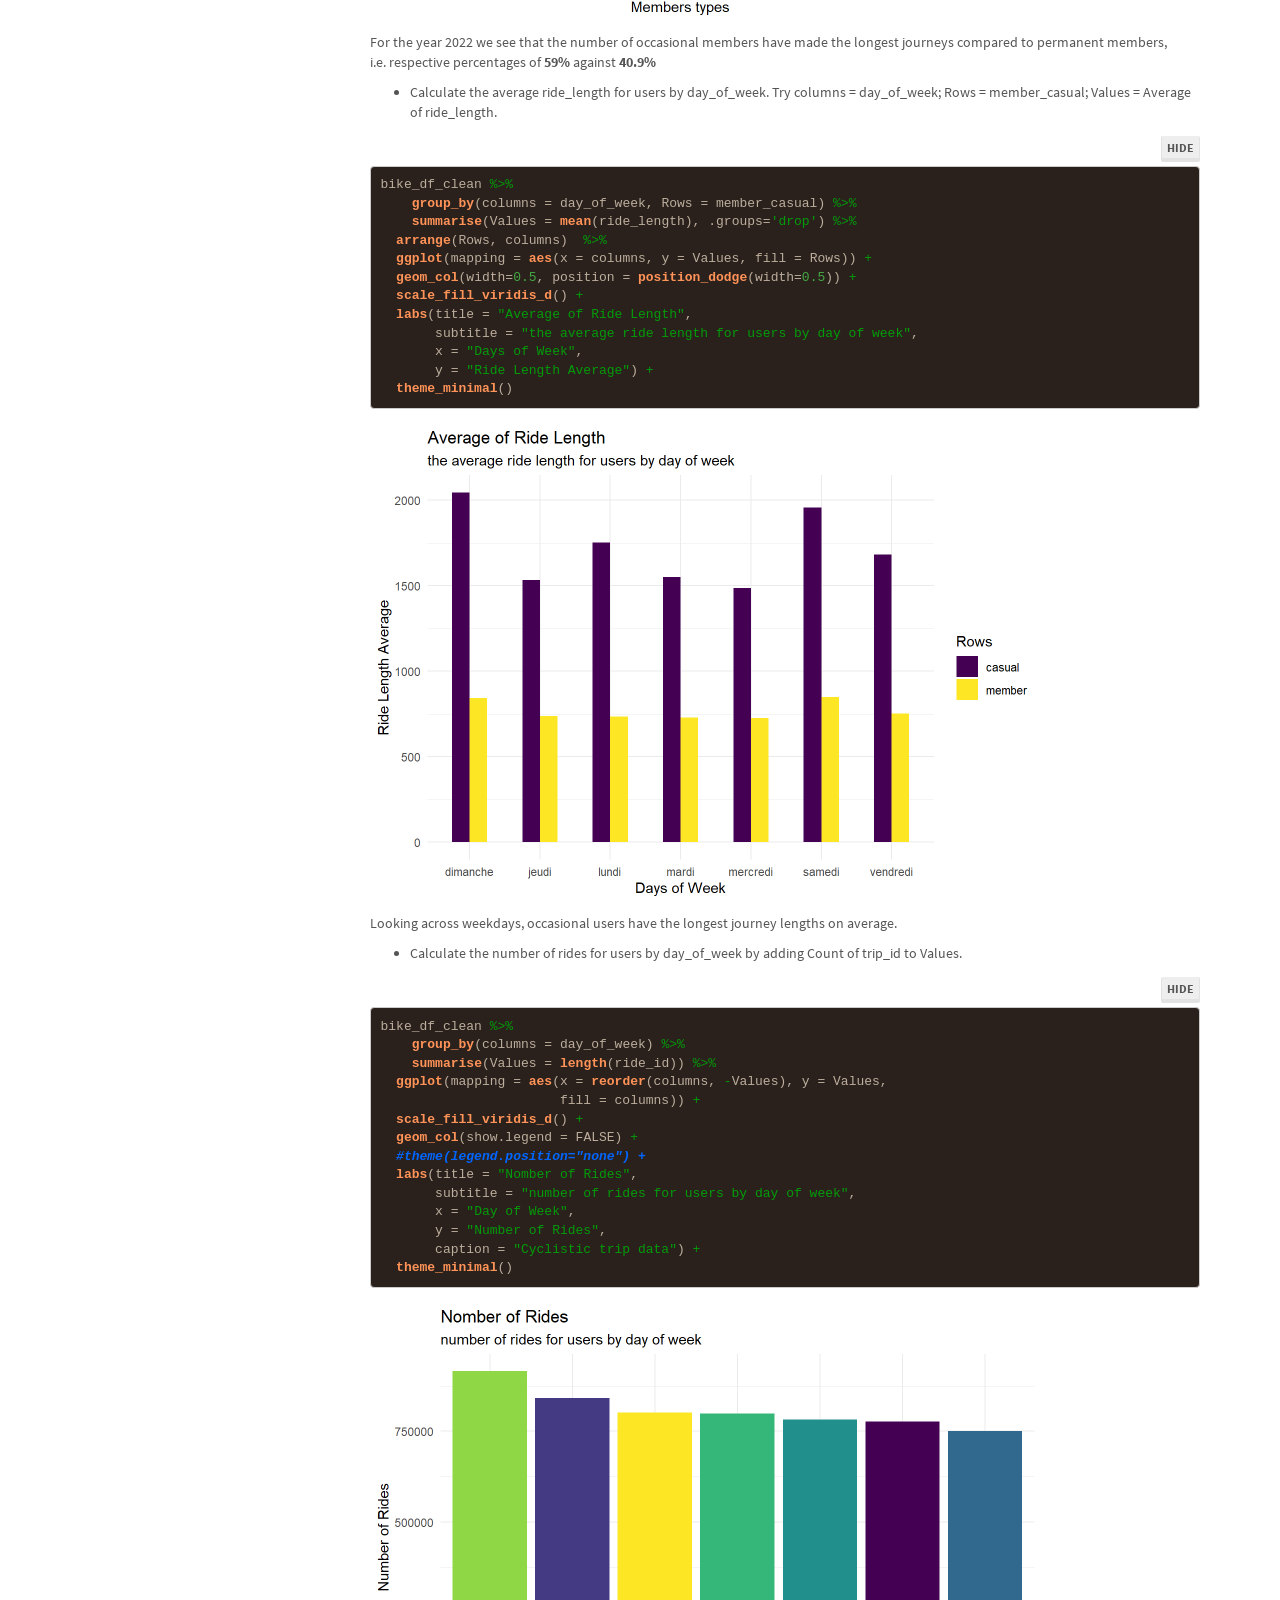
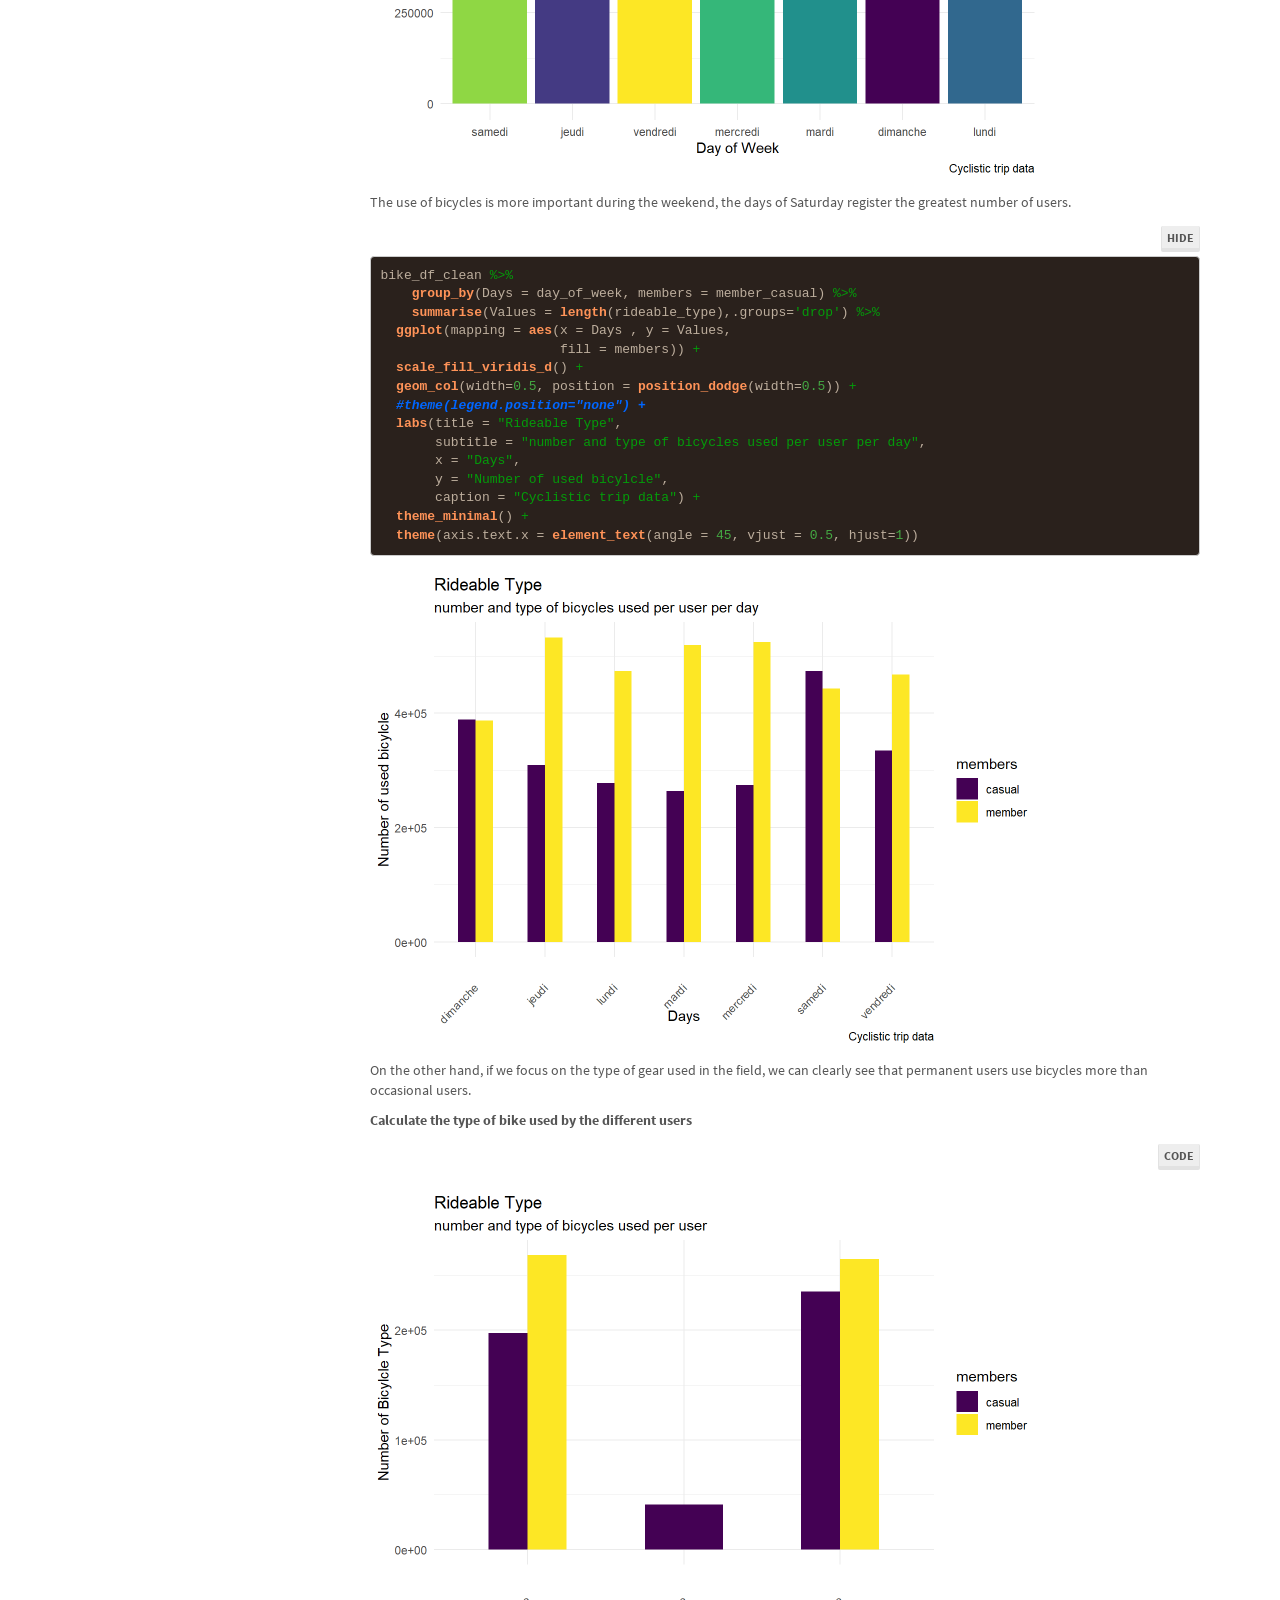
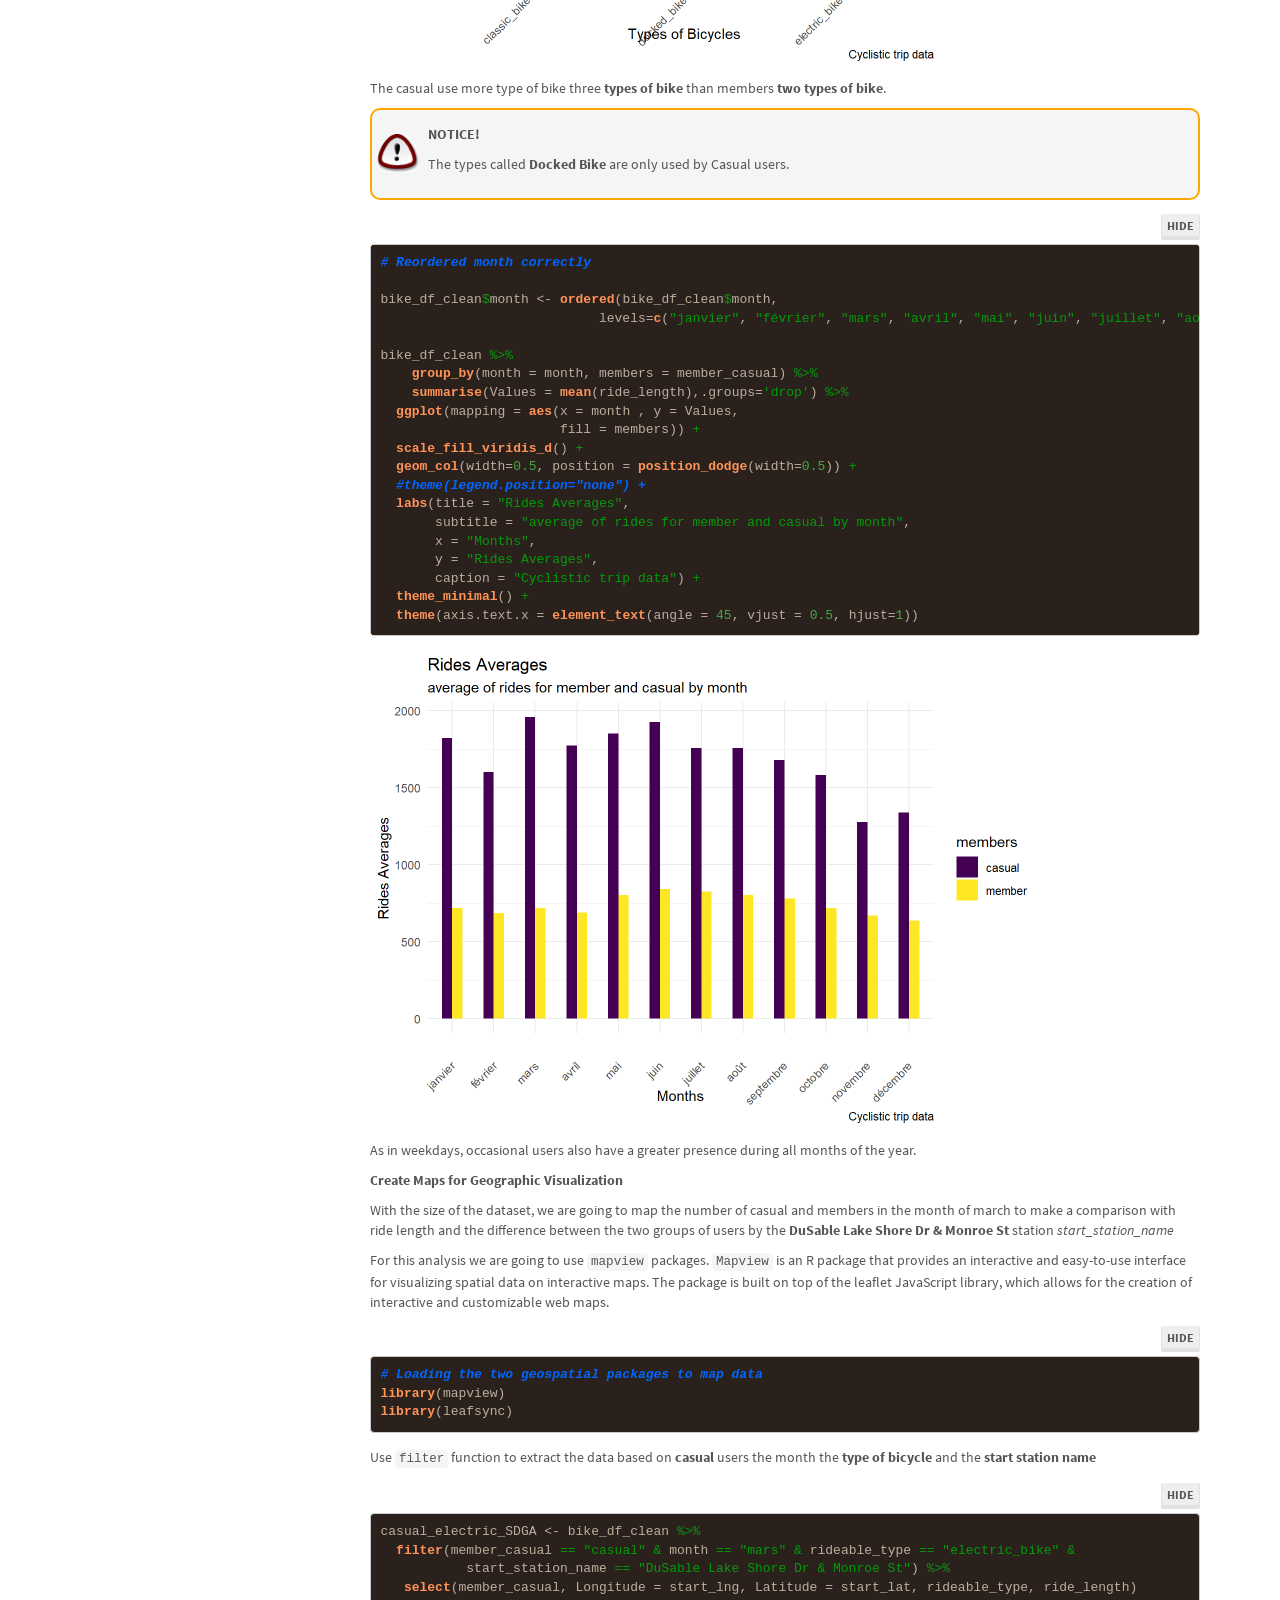
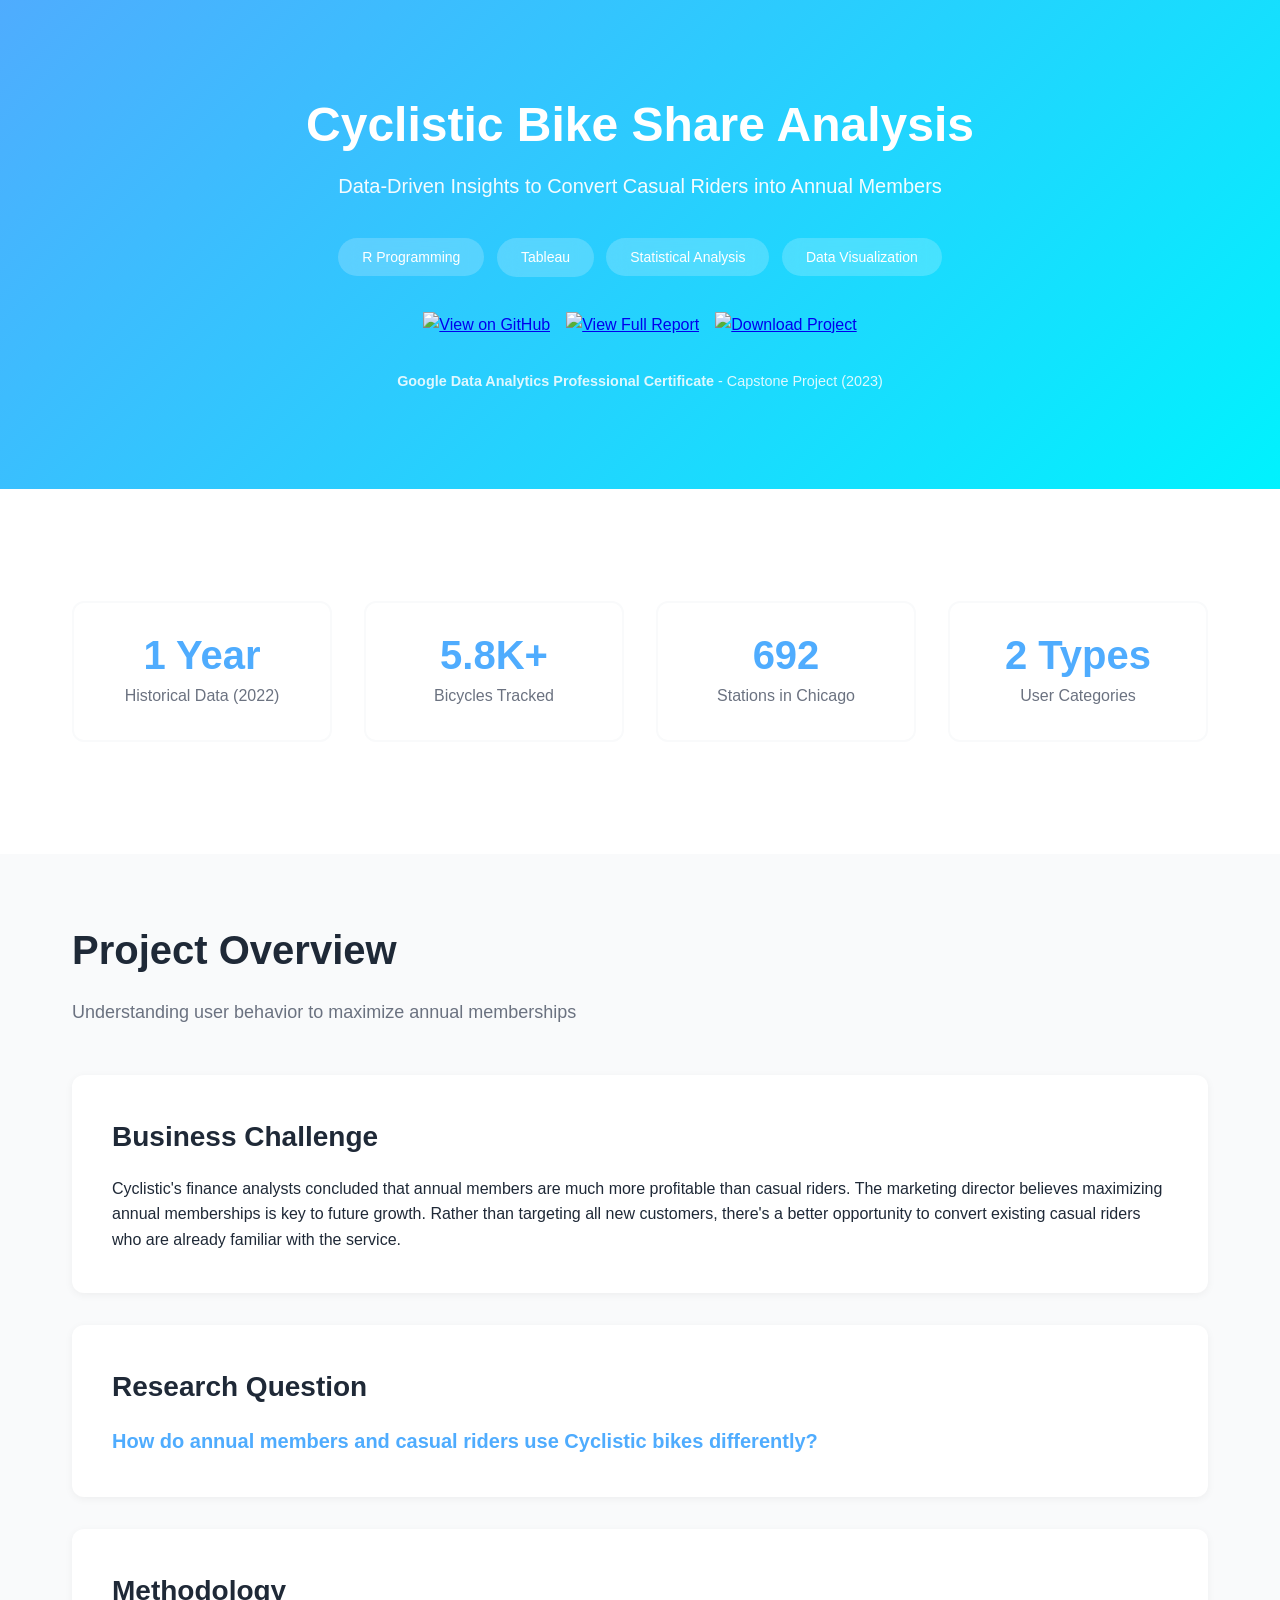
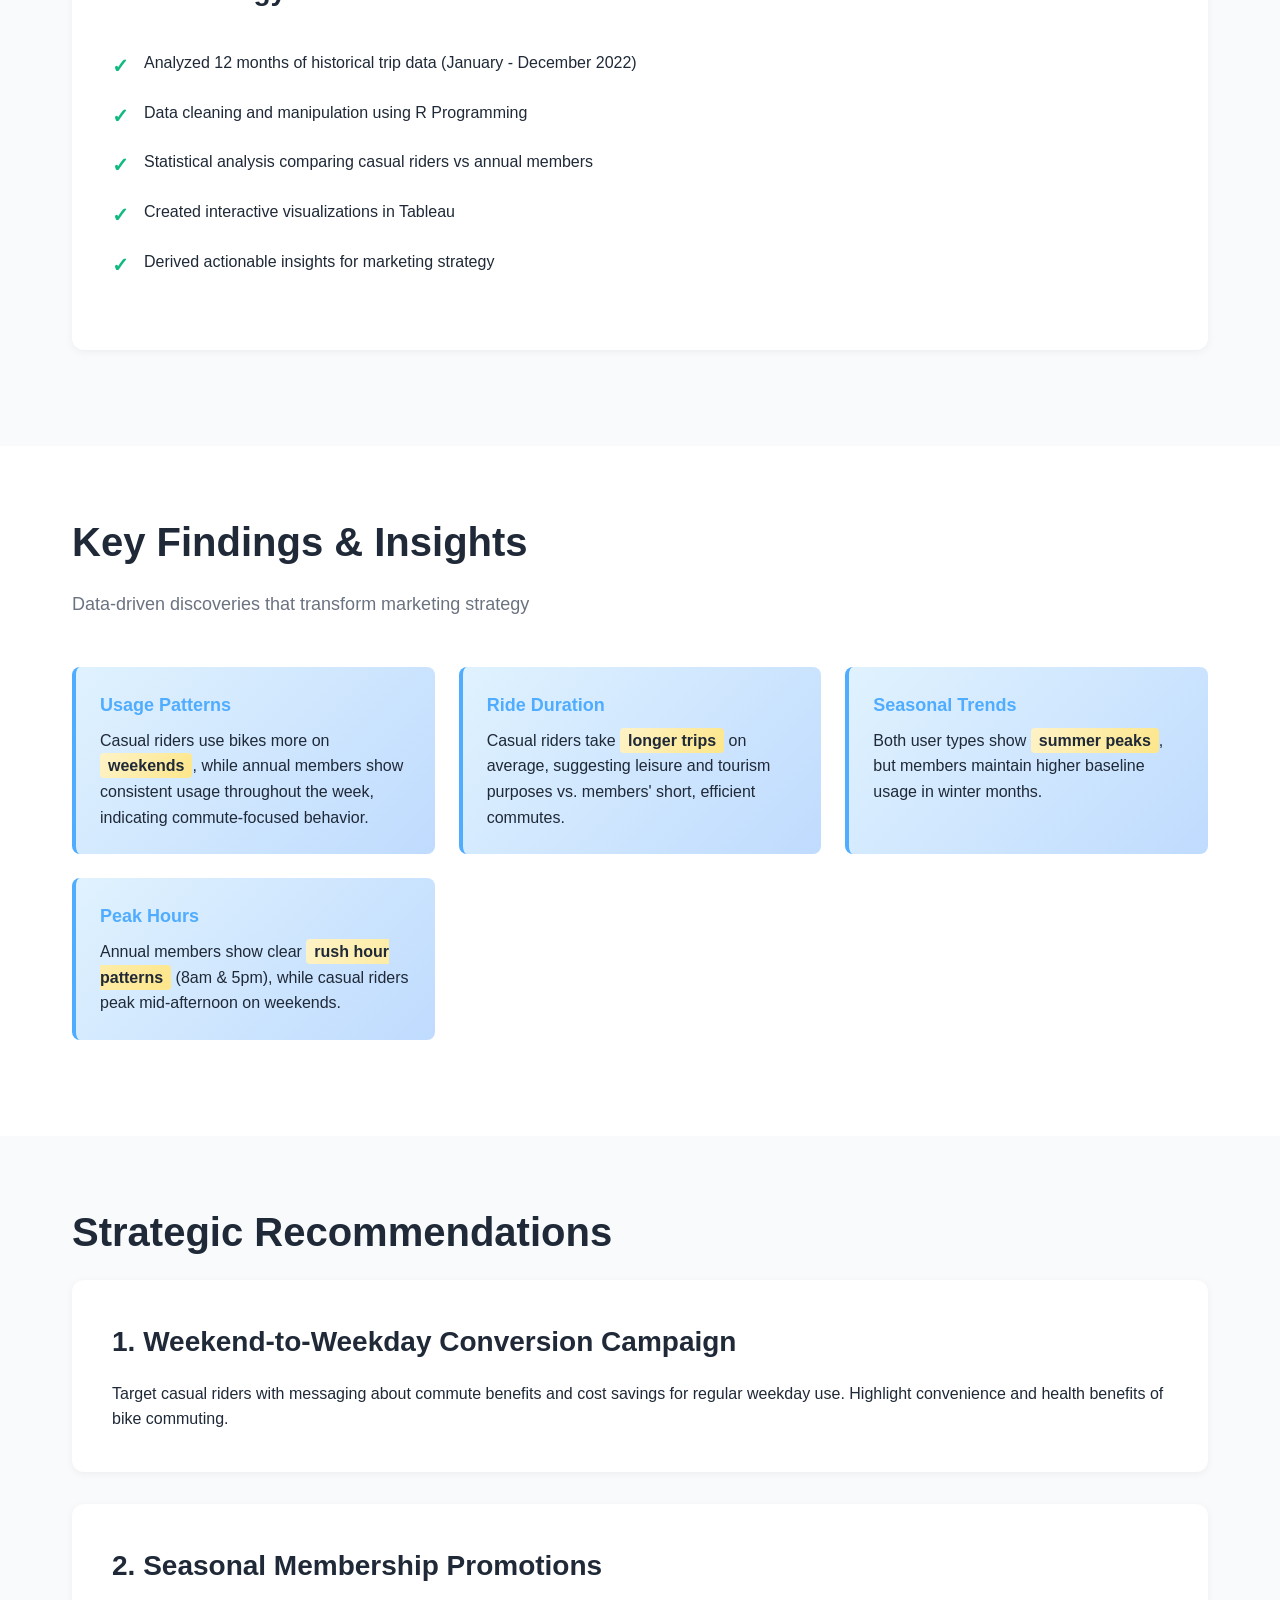
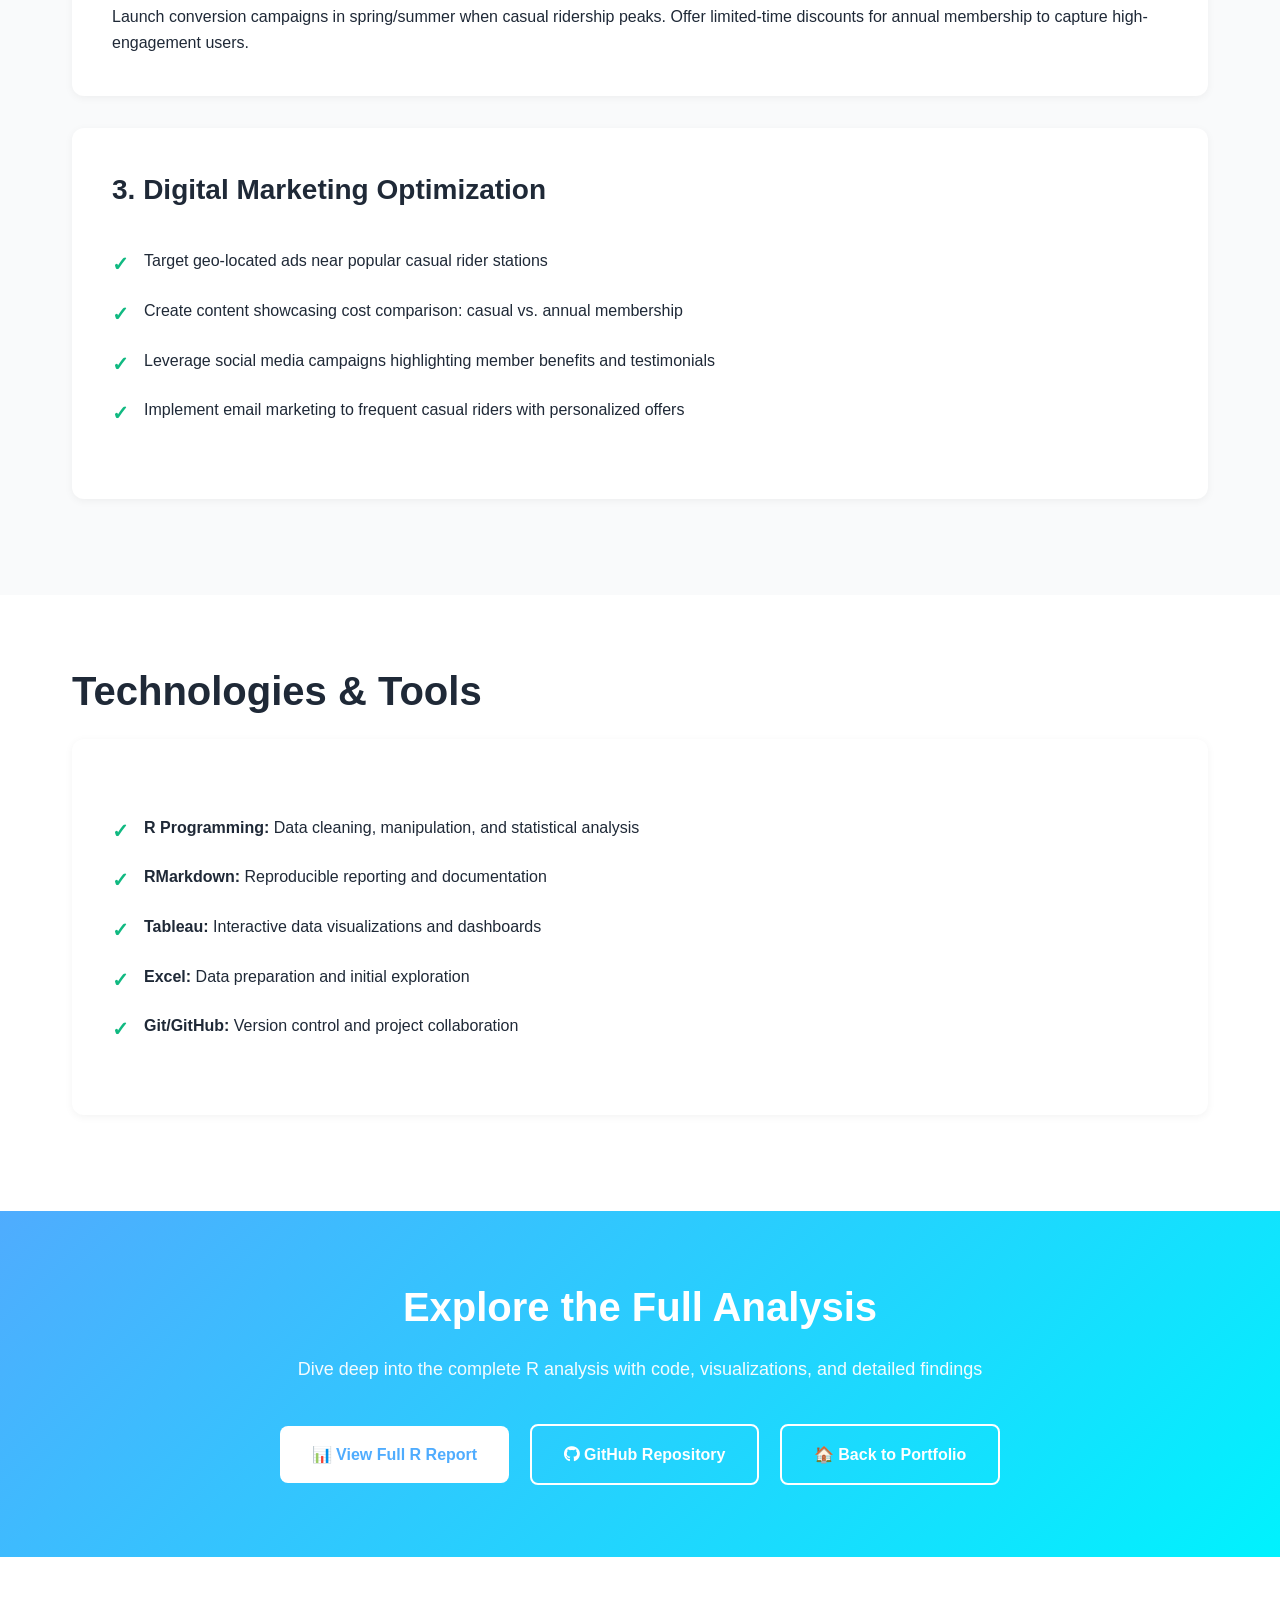
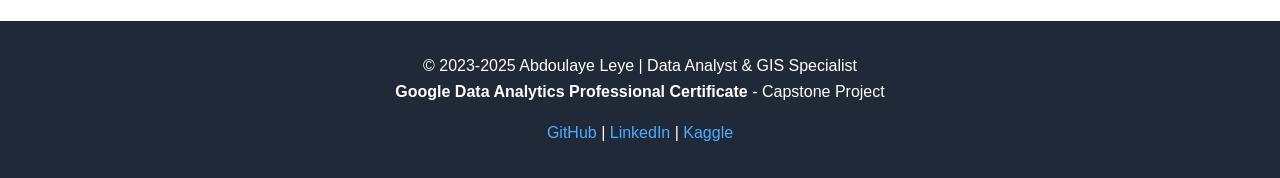
